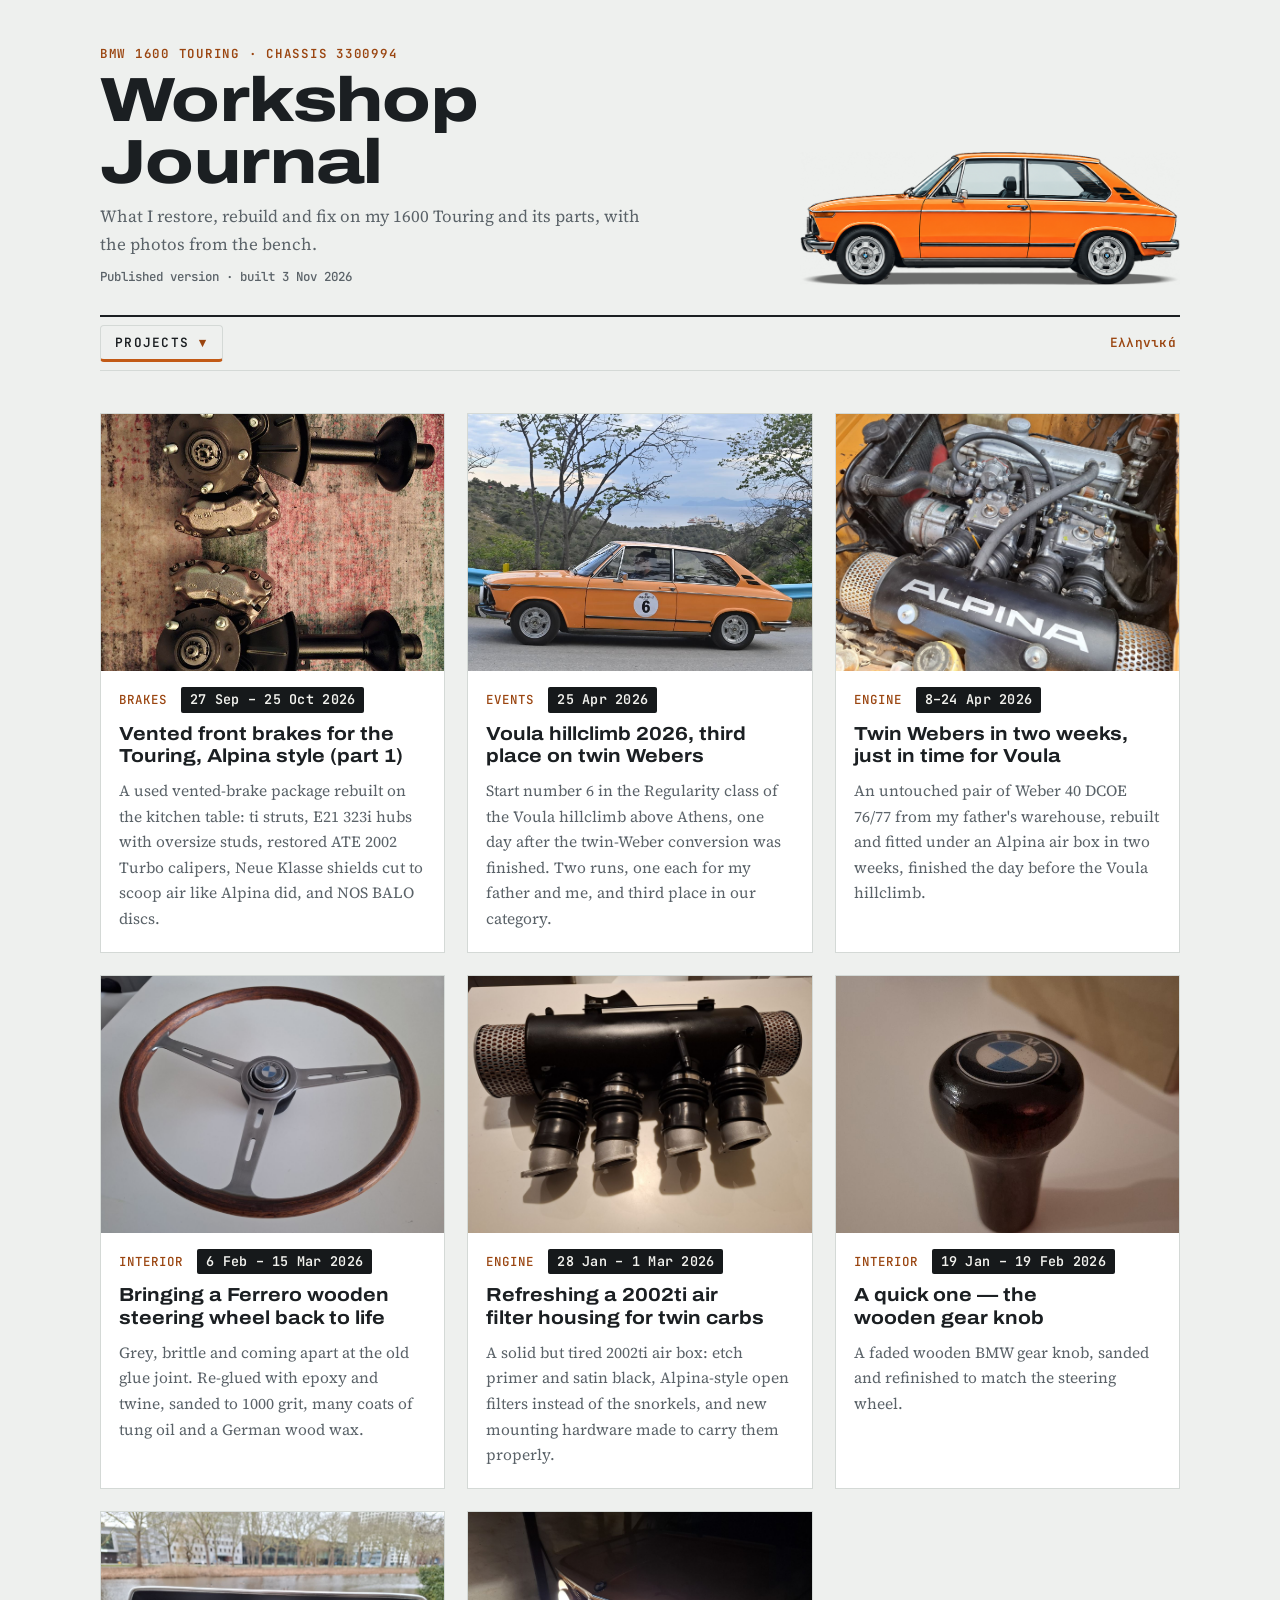
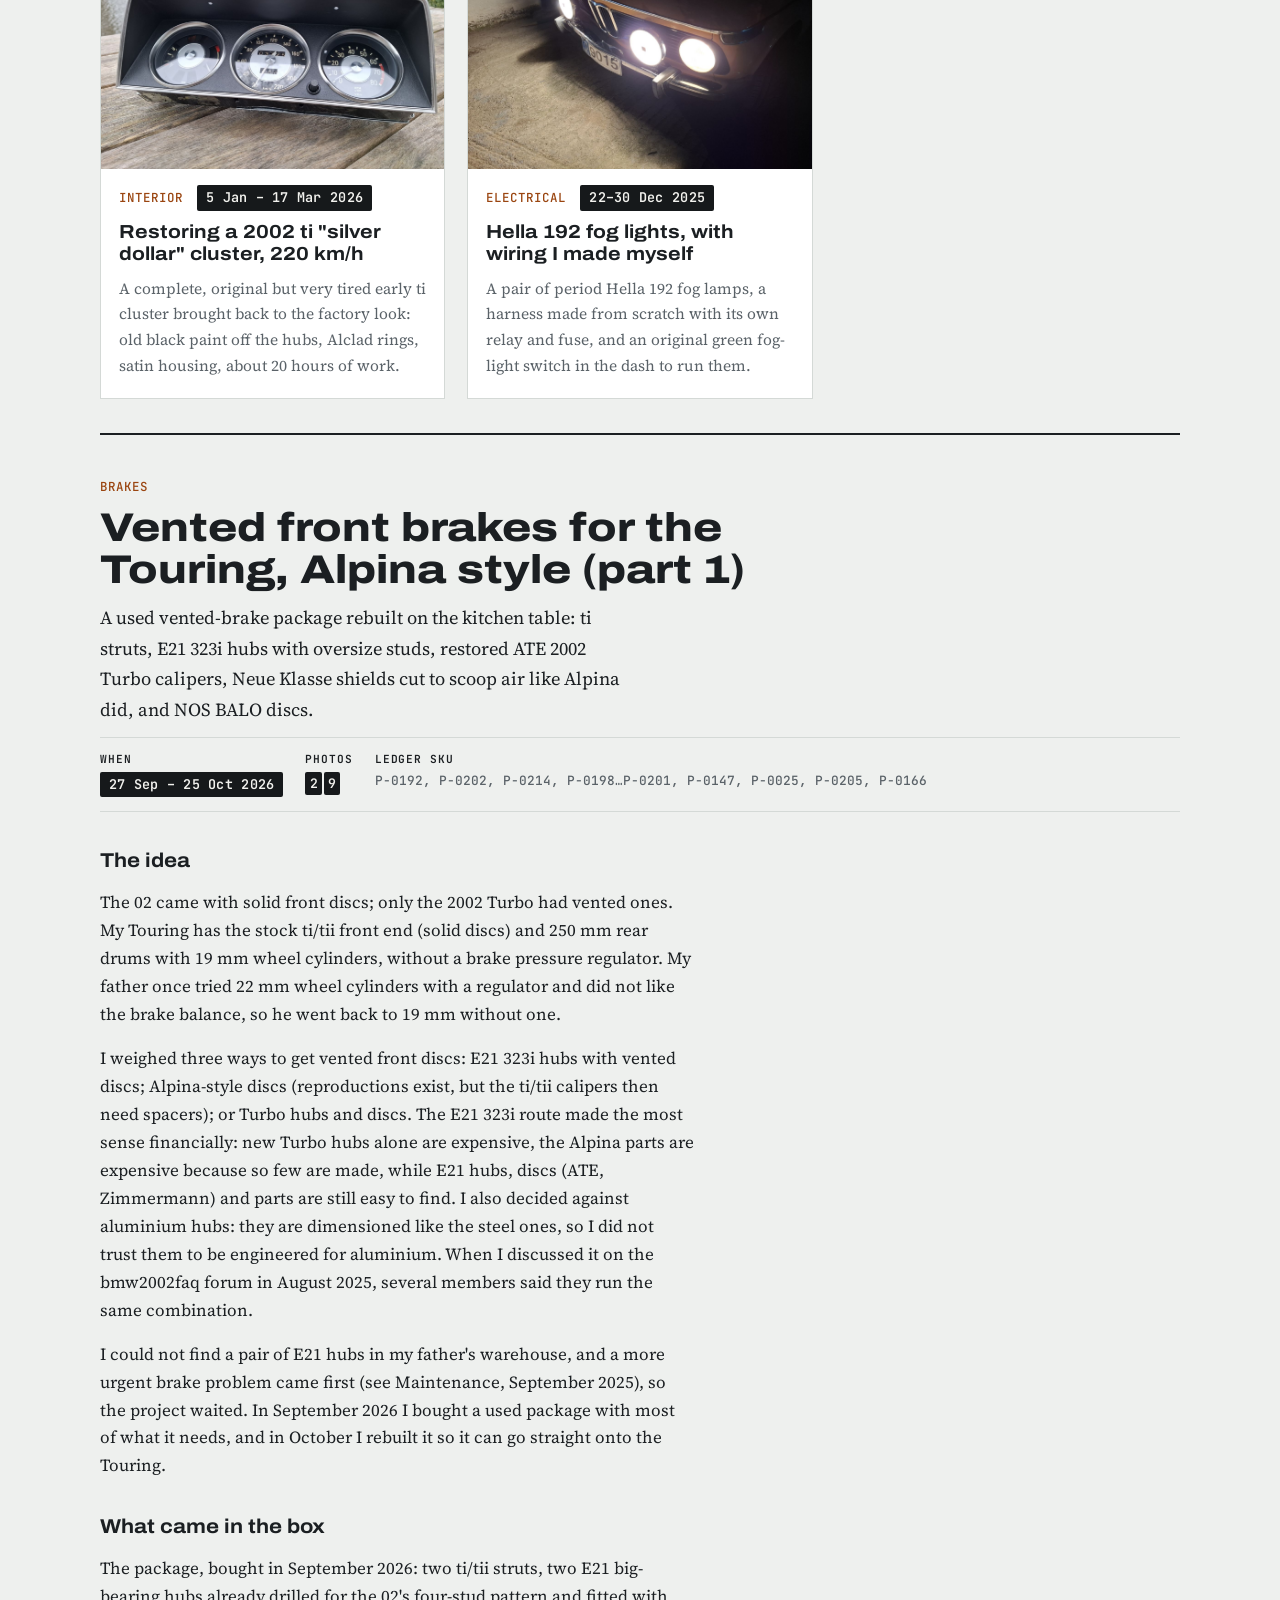
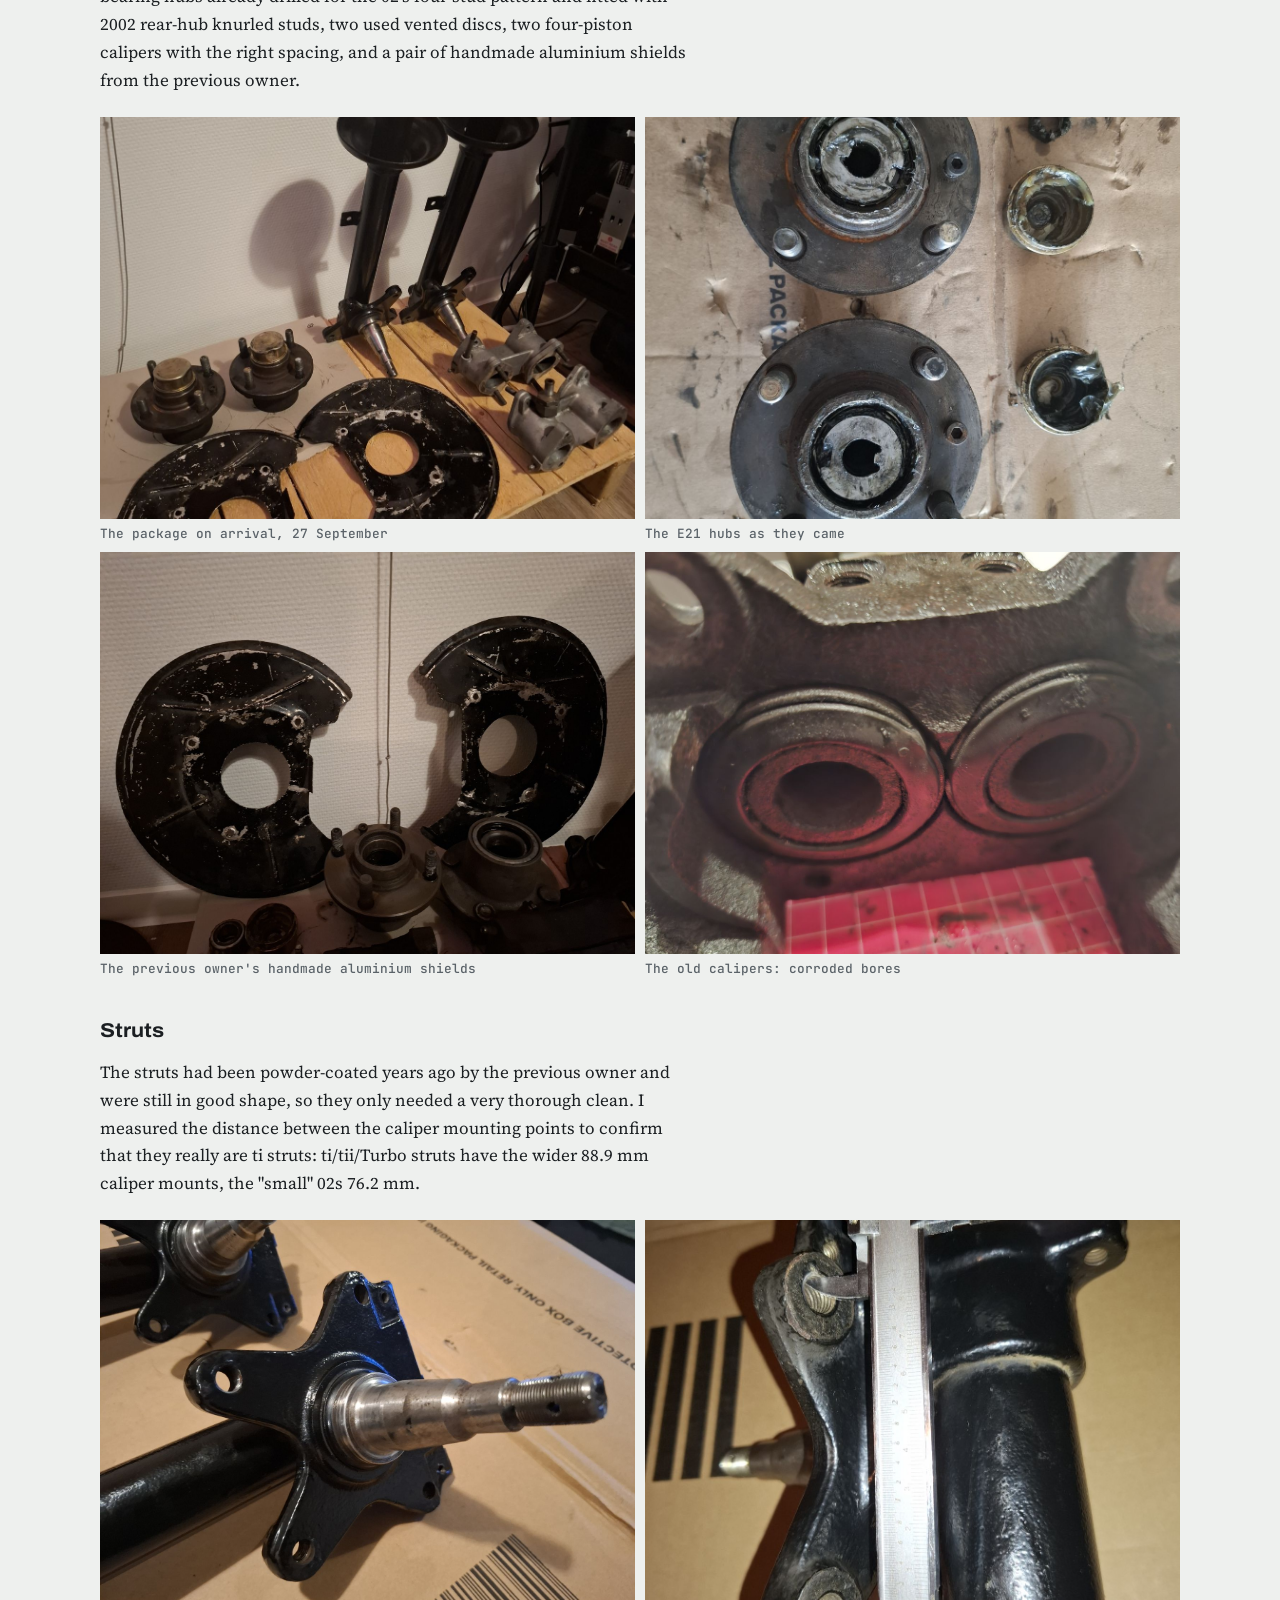
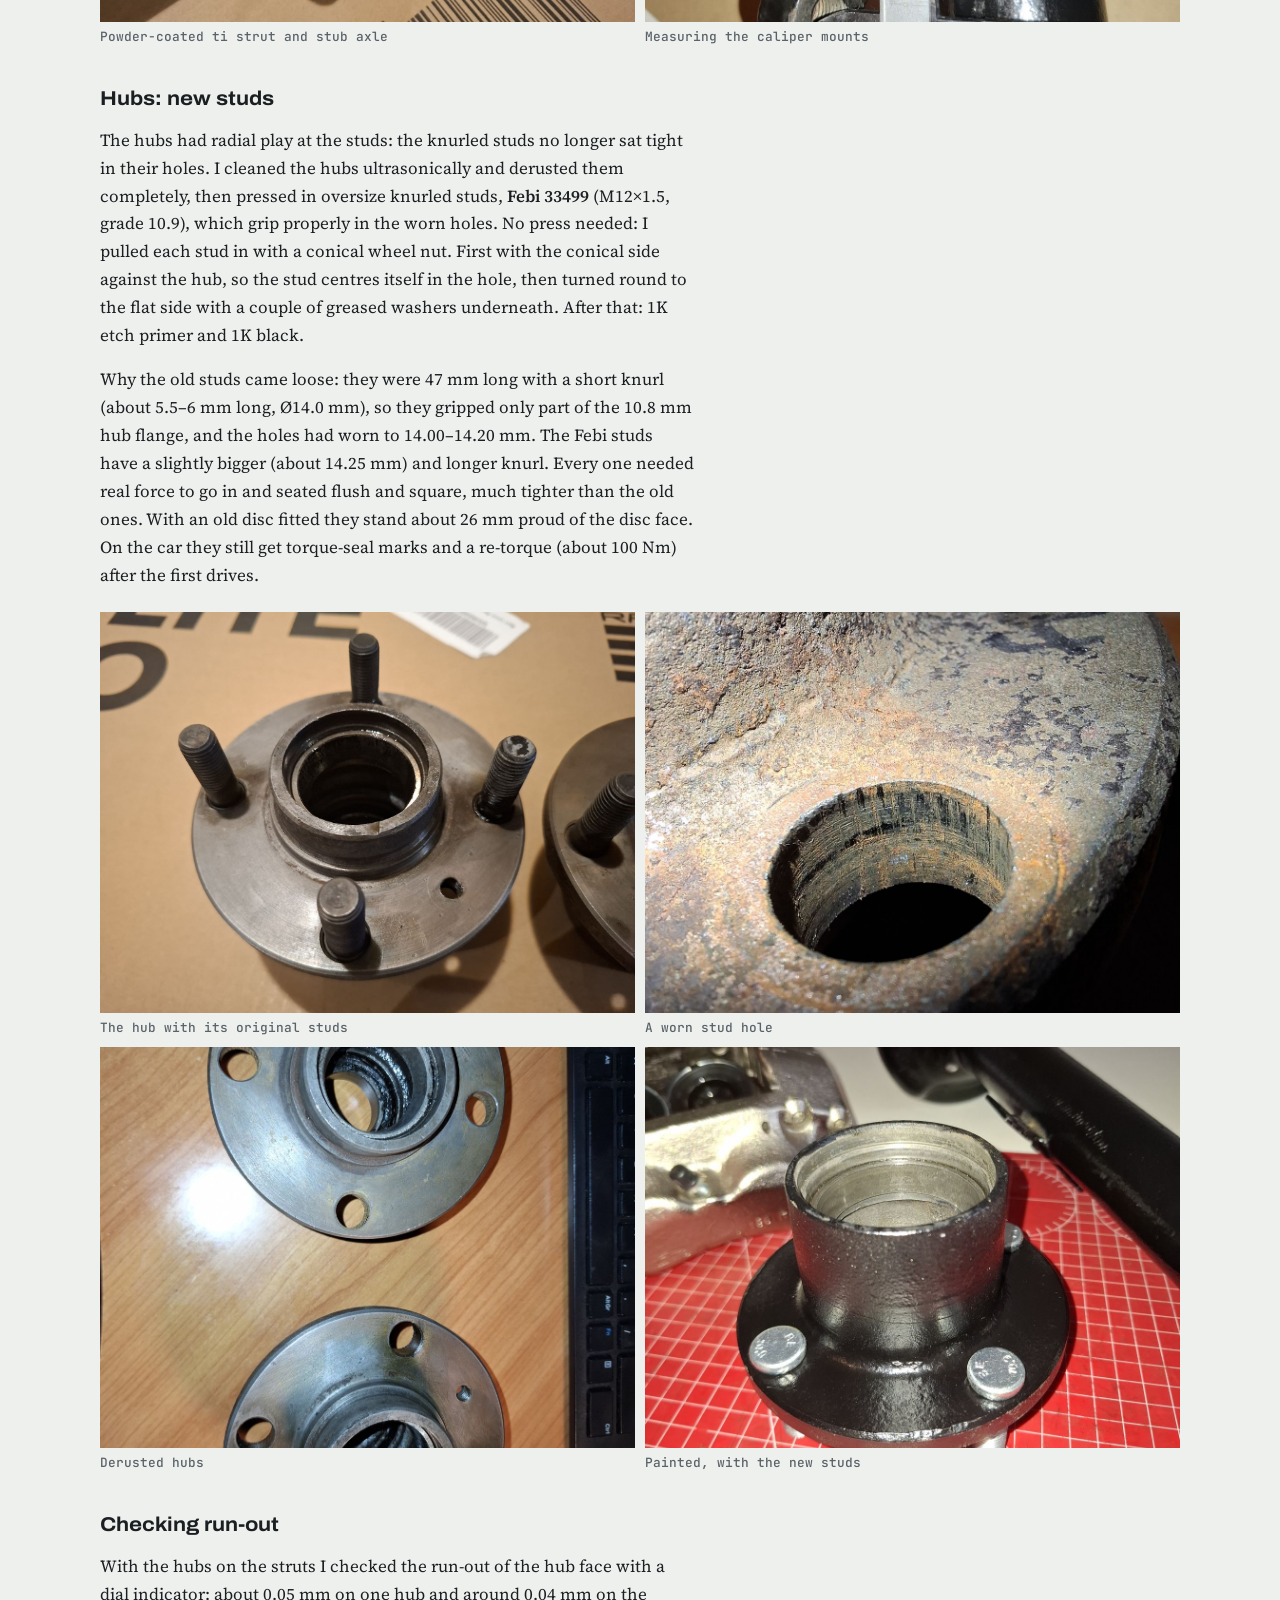
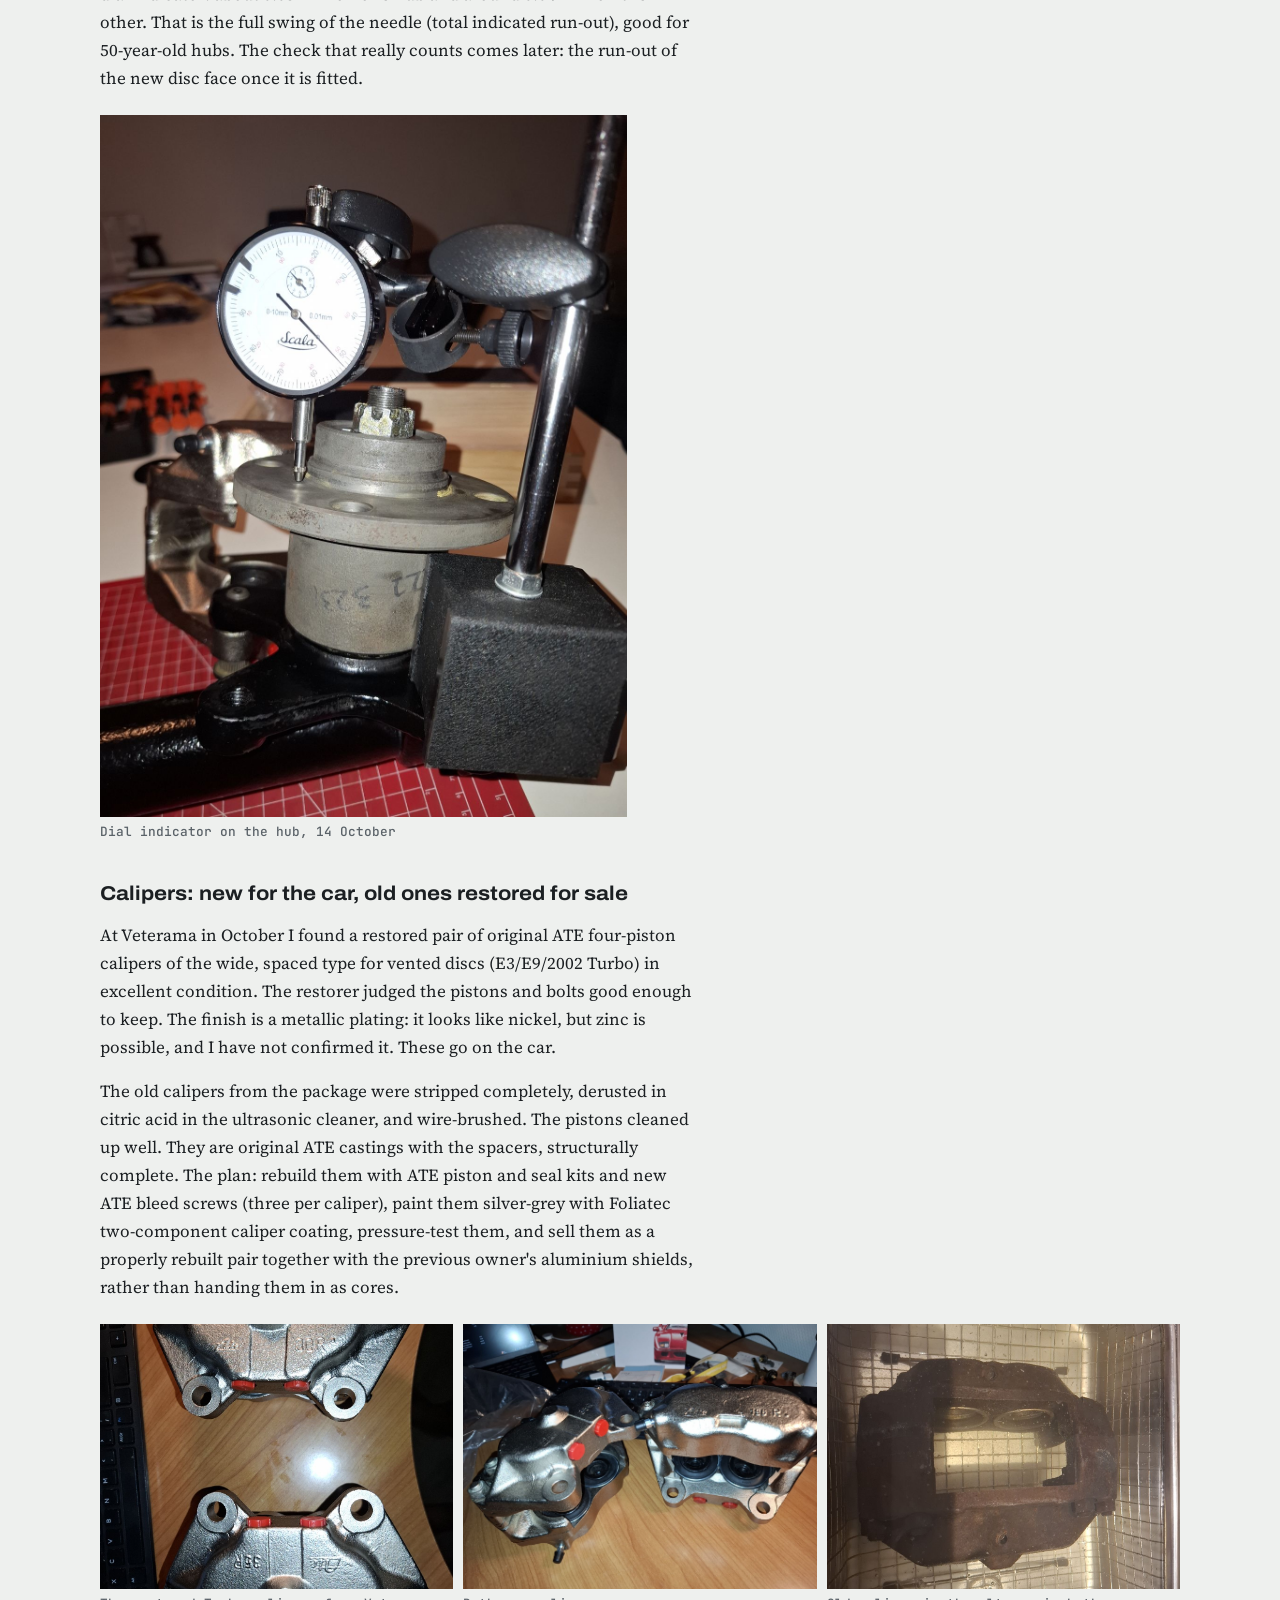
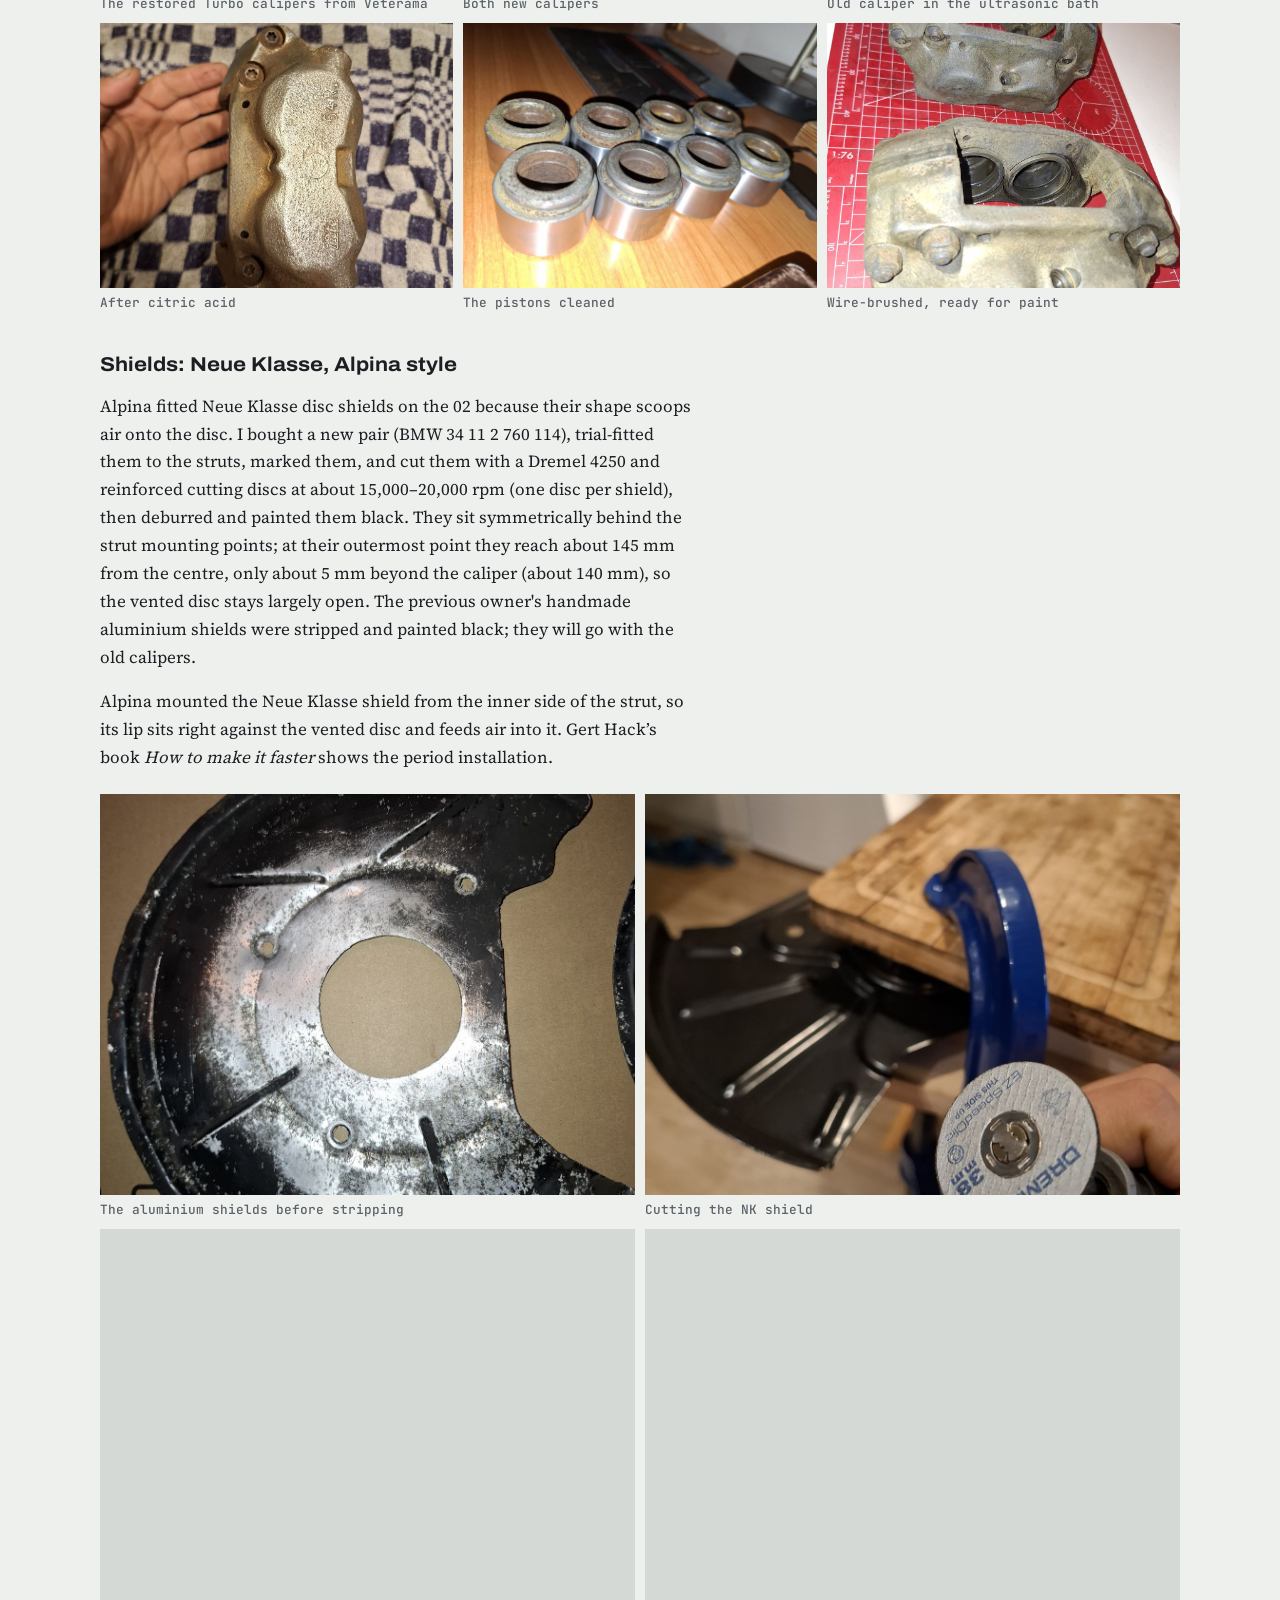
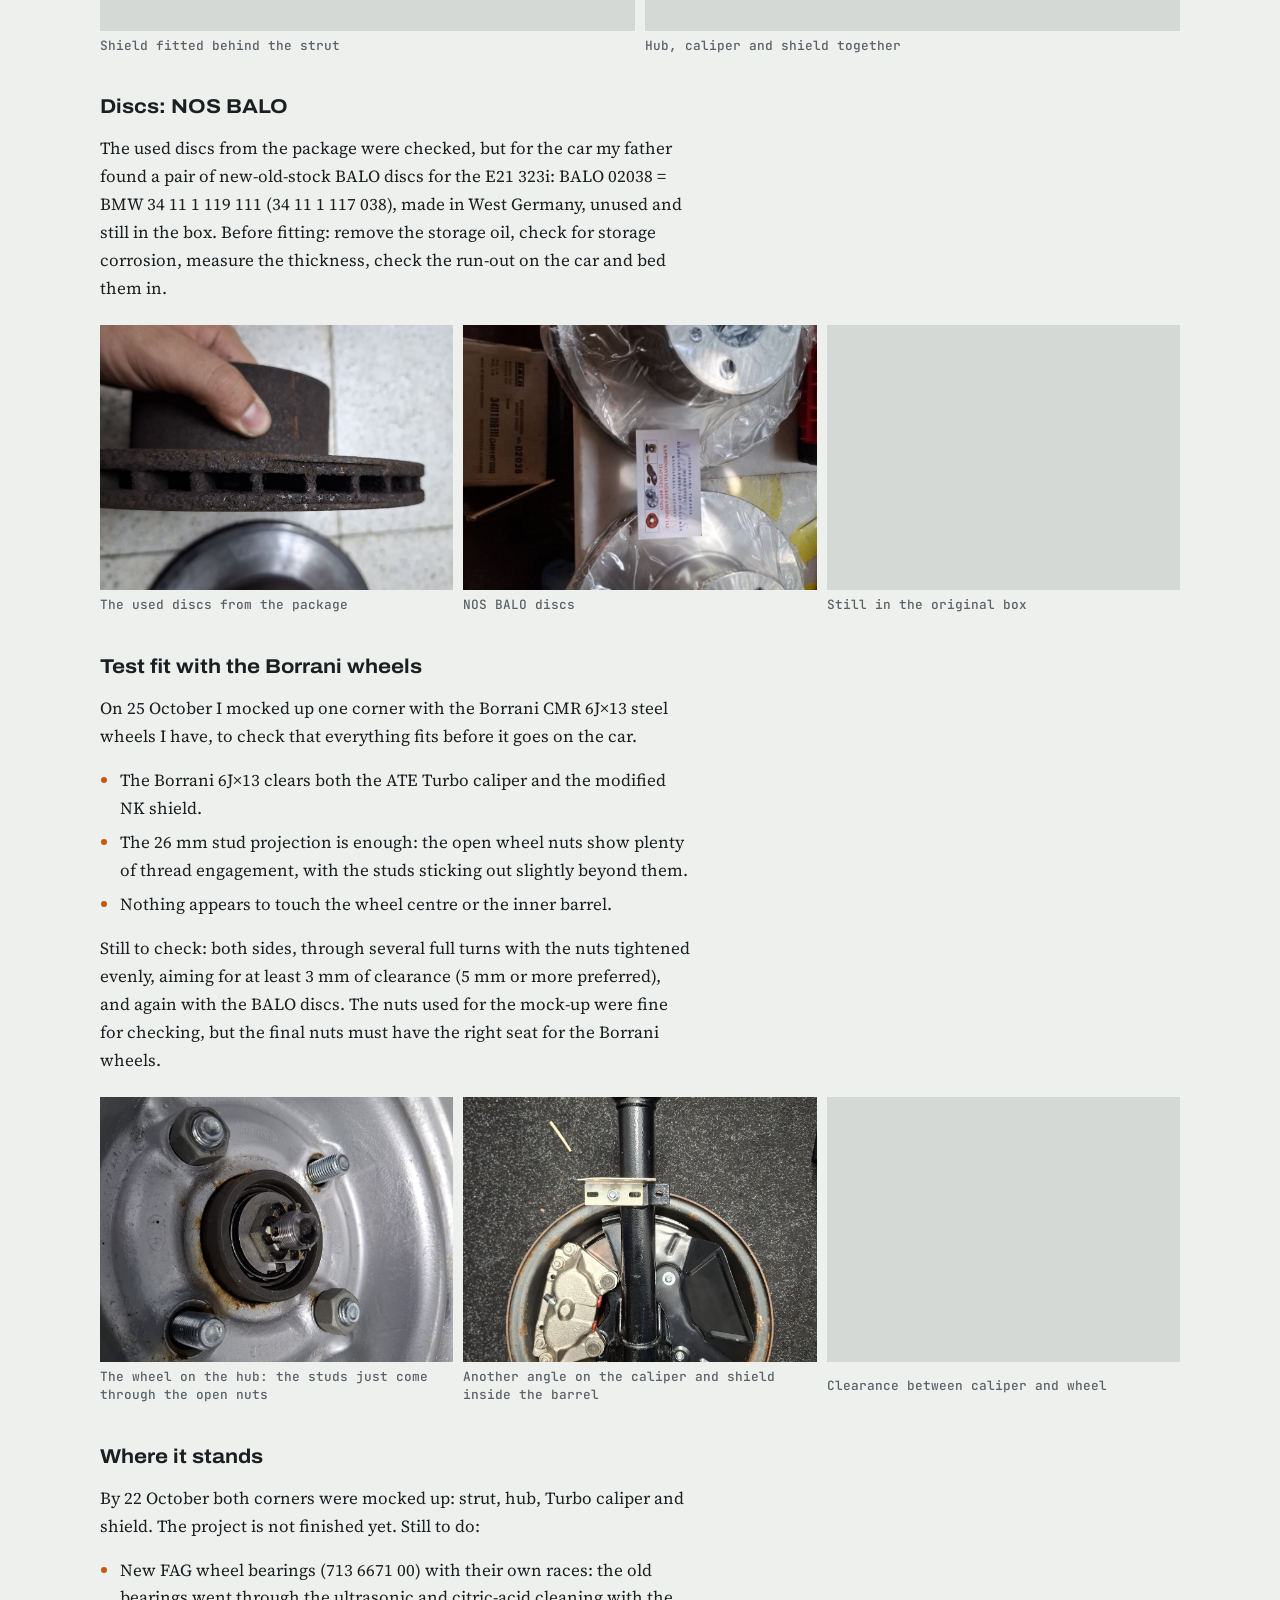
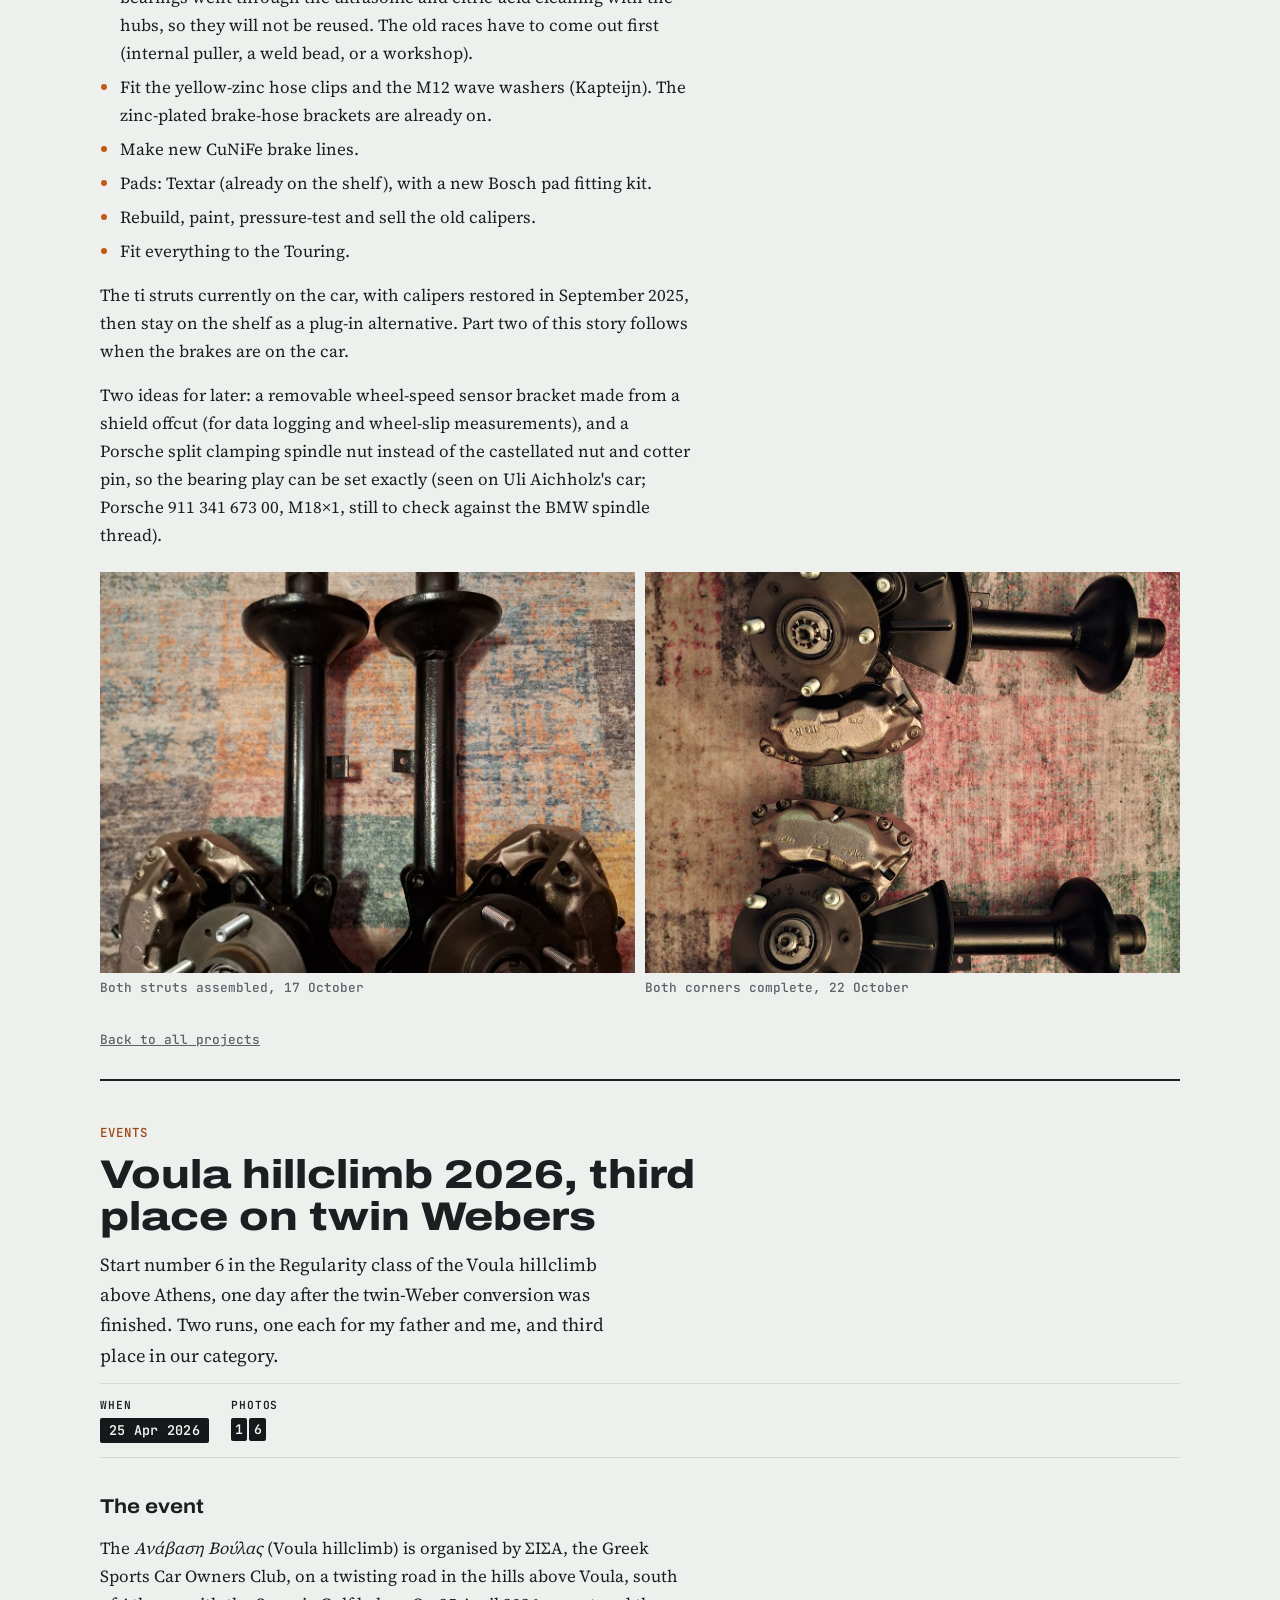
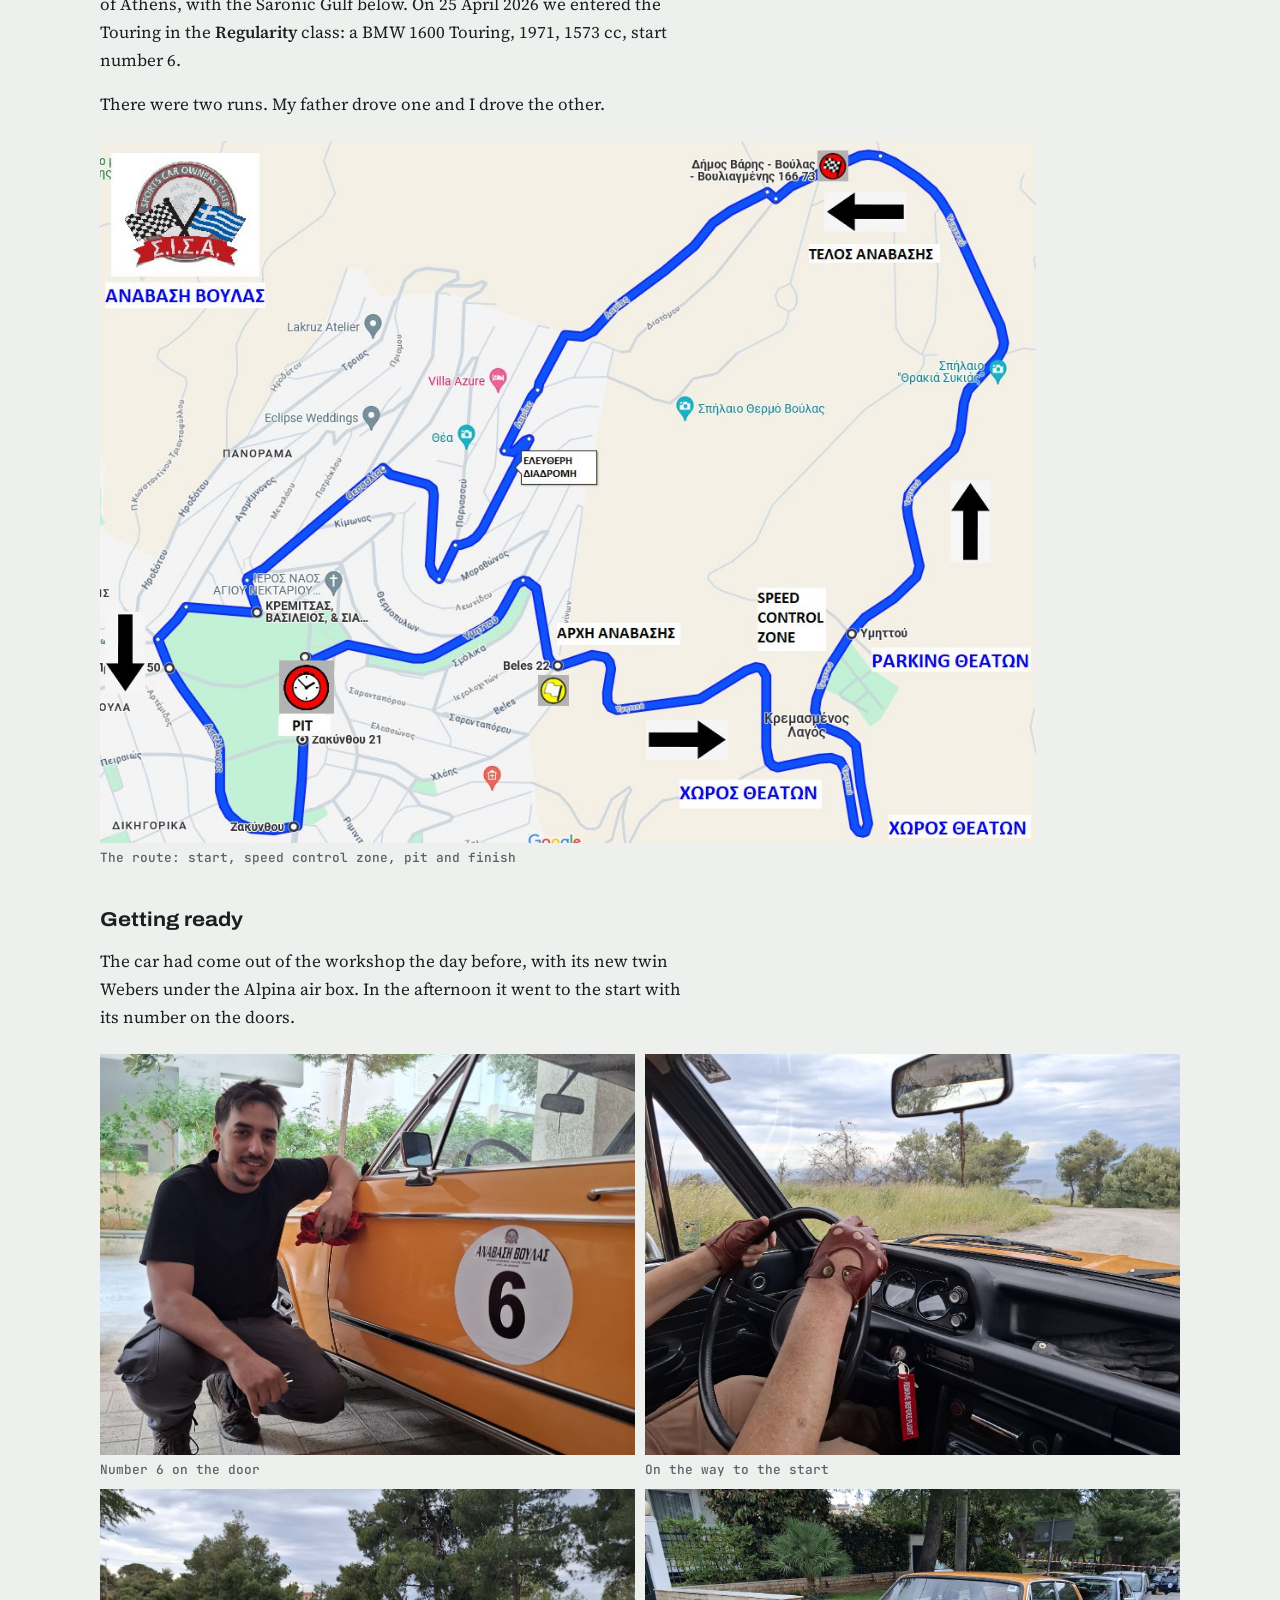
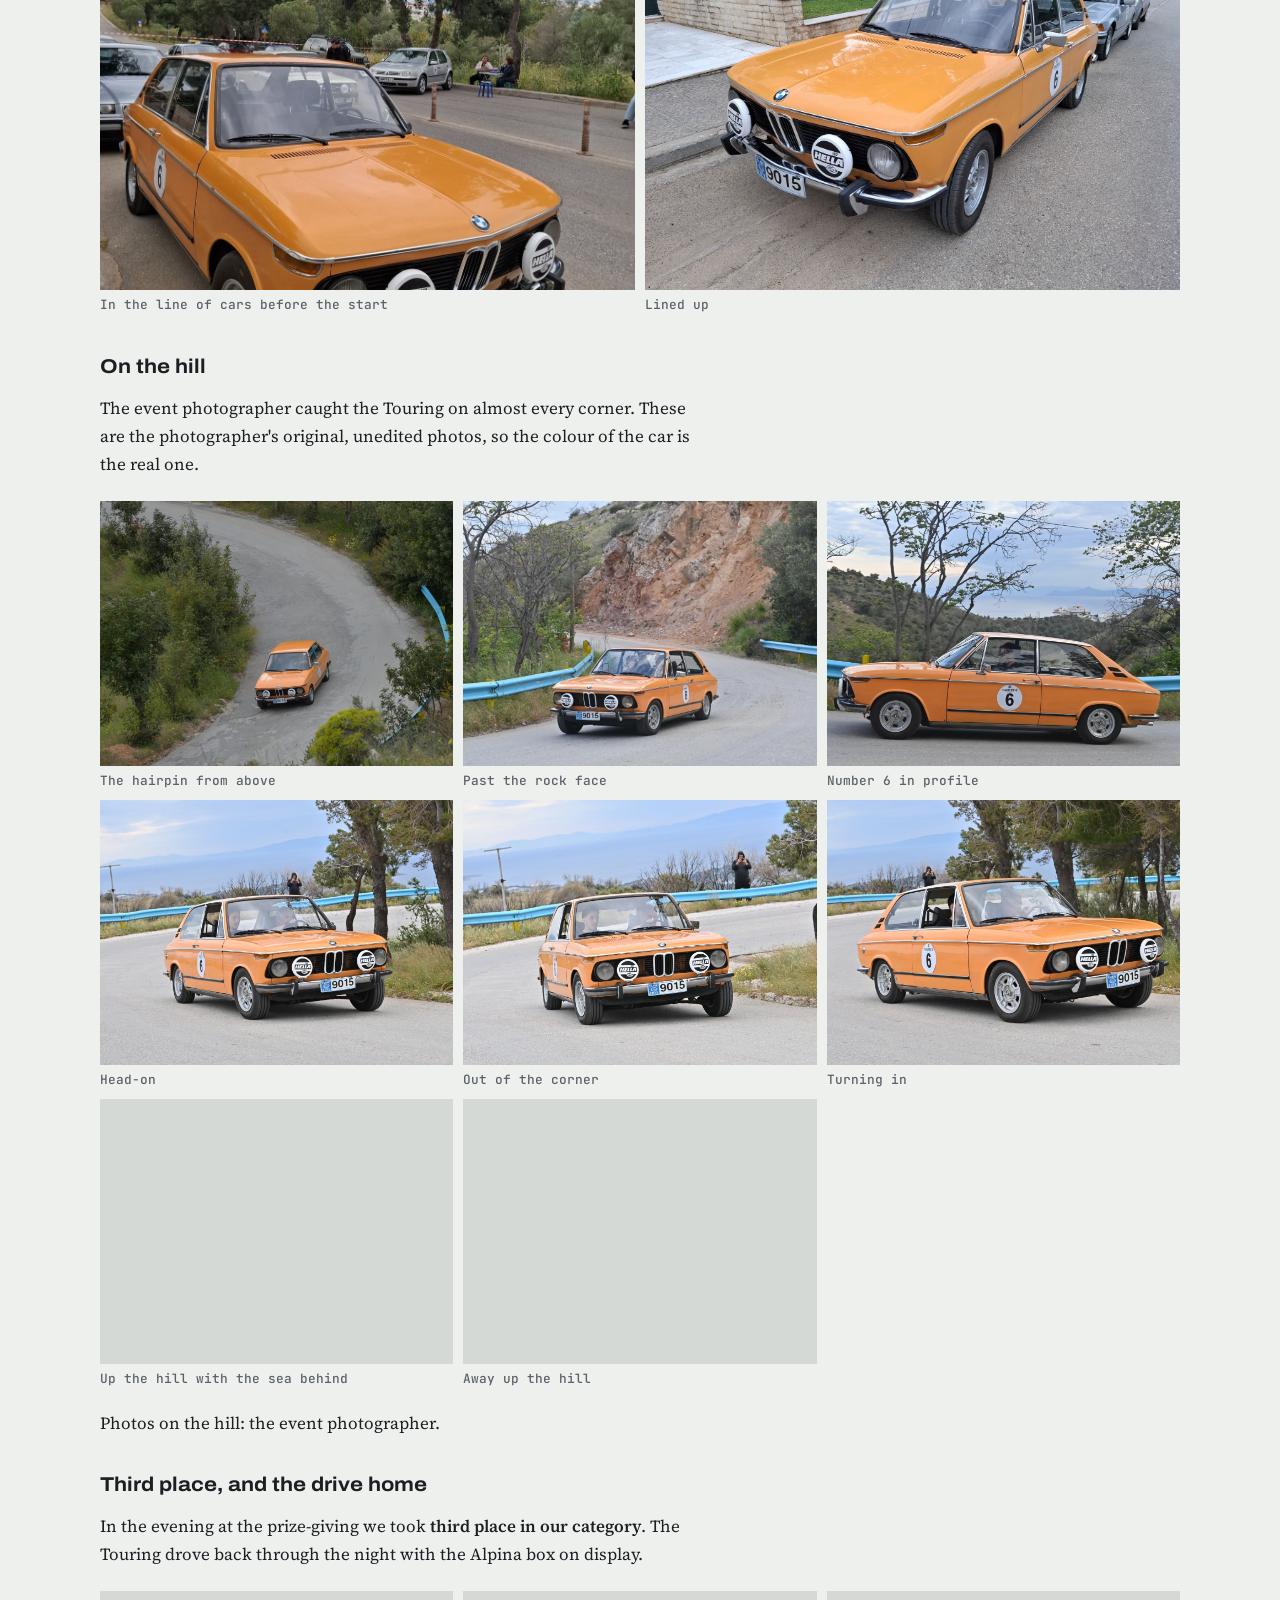
==== index.html @ a3199054 "Lab: app layout like the desktop workbench, self-hosted fonts, driving-line panel, Megara circuit" ====
<!doctype html><html lang="en"><head><meta charset="utf-8"><meta name="viewport" content="width=device-width,initial-scale=1,viewport-fit=cover"><meta name="robots" content="noindex,nofollow"><link rel="icon" type="image/png" href="logo.png"></head><body><title>Touring Workshop Journal</title>
<meta name="claude:viewport-fit-sides" content="cover">
<link rel="stylesheet" href="fonts/fonts.css">
<style>
/* Layout: a single-column workshop journal; overview cards, then each project as a long-form story with photo galleries. */
:root{
  --bg:#eef0ee; --surface:#ffffff; --fg:#1b1f22; --muted:#5a6268; --line:#d4d9d6;
  --accent:#c25a16; --accent-ink:#9a4510; --drum-bg:#16191b; --drum-fg:#f2f2ee; --note:#fff1d6; --note-line:#e3b45f;
  --logo-ink:#17191b; --logo-shade:#4a4f54; --logo-chrome:#aeb4b8;
  --display:"Archivo",system-ui,sans-serif; --body:"Source Serif 4",Georgia,serif; --mono:"JetBrains Mono",ui-monospace,monospace;
}
@media (prefers-color-scheme: dark){:root:not([data-theme="light"]){
  --bg:#121517; --surface:#1a1e21; --fg:#e7e9e5; --muted:#a2aaaf; --line:#2c3236;
  --accent:#ec8a43; --accent-ink:#f2a46b; --drum-bg:#050607; --drum-fg:#eceae2; --note:#3a2c16; --note-line:#a8792f; --logo-ink:#000000; --logo-shade:#5b6166; --logo-chrome:#c3c8cb; color-scheme:dark}}
:root[data-theme="dark"]{
  --bg:#121517; --surface:#1a1e21; --fg:#e7e9e5; --muted:#a2aaaf; --line:#2c3236;
  --accent:#ec8a43; --accent-ink:#f2a46b; --drum-bg:#050607; --drum-fg:#eceae2; --note:#3a2c16; --note-line:#a8792f; --logo-ink:#000000; --logo-shade:#5b6166; --logo-chrome:#c3c8cb; color-scheme:dark}
*{box-sizing:border-box}
body{background:var(--bg);color:var(--fg);font:400 1.06rem/1.65 var(--body);margin:0;
  padding-left:max(16px,env(safe-area-inset-left,0px));padding-right:max(16px,env(safe-area-inset-right,0px))}
.wrap{max-width:1080px;margin:0 auto;padding-block:40px 80px}
header.mast{display:flex;flex-wrap:wrap;align-items:flex-end;justify-content:space-between;gap:18px 32px;padding-block:8px 30px;border-bottom:2px solid var(--fg)}
.mast-text{display:grid;gap:10px;min-width:0;flex:1 1 380px}
.logo{flex:0 1 380px;min-width:0;max-width:100%;display:block;line-height:0}
.logo img{width:100%;height:auto;display:block}
@media (prefers-reduced-motion:no-preference){.logo img{transition:transform .3s ease}.logo:hover img{transform:translateX(6px)}}
.kicker{font:600 .78rem/1 var(--mono);letter-spacing:.14em;text-transform:uppercase;color:var(--accent-ink)}
h1{font-family:var(--display);font-stretch:125%;font-weight:800;font-size:clamp(2.1rem,6vw,3.9rem);line-height:.98;margin:0;text-wrap:balance;letter-spacing:-.01em}
.lede{max-width:62ch;color:var(--muted);margin:0}
.drums{display:inline-flex;gap:2px;align-items:center;font:600 .82rem/1 var(--mono);font-variant-numeric:tabular-nums}
.drums .d{background:var(--drum-bg);color:var(--drum-fg);padding:5px 4px;border-radius:2px;min-width:1.25em;text-align:center}
.drums .sep{color:var(--muted);padding:0 2px}
.date{display:inline-block;background:var(--drum-bg);color:var(--drum-fg);font:600 .84rem/1 var(--mono);letter-spacing:.02em;padding:6px 9px;border-radius:2px;white-space:nowrap}
.entry .when .date{font-size:.92rem;padding:7px 10px;justify-self:start}
.overview{display:grid;grid-template-columns:repeat(auto-fill,minmax(min(100%,320px),1fr));gap:22px;padding-block:34px}
.card{display:grid;grid-template-rows:auto 1fr;background:var(--surface);border:1px solid var(--line);text-decoration:none;color:inherit;min-width:0}
.card:hover .card-title,.card:focus-visible .card-title{color:var(--accent-ink)}
.card:focus-visible{outline:2px solid var(--accent);outline-offset:2px}
.card img{width:100%;aspect-ratio:4/3;object-fit:cover;display:block}
.card-body{display:grid;gap:10px;align-content:start;padding:16px 18px 20px}
.card-title{font:700 1.18rem/1.2 var(--display);font-stretch:112%;margin:0;text-wrap:balance}
.card p{margin:0;font-size:.97rem;color:var(--muted)}
.meta{display:flex;flex-wrap:wrap;gap:8px 14px;align-items:center;font:500 .78rem/1.3 var(--mono);color:var(--muted)}
.tag{letter-spacing:.08em;text-transform:uppercase;color:var(--accent-ink)}
.draft{border:1px solid var(--note-line);background:var(--note);color:var(--fg);padding:2px 6px;letter-spacing:.06em;text-transform:uppercase}
article{border-top:2px solid var(--fg);padding-block:44px 20px;display:grid;gap:18px}
article header{display:grid;gap:12px}
h2{font-family:var(--display);font-stretch:118%;font-weight:800;font-size:clamp(1.6rem,4vw,2.5rem);line-height:1.05;margin:0;max-width:24ch;text-wrap:balance}
article .summary{font-size:1.15rem;max-width:60ch;margin:0}
.facts{display:flex;flex-wrap:wrap;gap:10px 22px;padding:14px 0;border-block:1px solid var(--line);font:500 .8rem/1.4 var(--mono);color:var(--muted)}
.facts b{display:block;font-weight:600;color:var(--fg);letter-spacing:.08em;text-transform:uppercase;font-size:.7rem;margin-bottom:4px}
.facts a{color:var(--accent-ink)}
.story{display:grid;gap:16px}
.story h3{font:700 1.25rem/1.25 var(--display);font-stretch:110%;margin:18px 0 0}
.story p{margin:0;max-width:66ch}
.story a{color:var(--accent-ink)}
.gallery{display:grid;gap:10px;margin-block:6px}
.gallery.pair{grid-template-columns:repeat(2,minmax(0,1fr))}
.gallery.trio{grid-template-columns:repeat(3,minmax(0,1fr))}
@media (max-width:640px){.gallery.pair,.gallery.trio{grid-template-columns:1fr}}
figure{margin:0;display:grid;gap:6px;min-width:0}
figure img{width:100%;height:auto;display:block;background:var(--line)}
.gallery.pair img,.gallery.trio img{aspect-ratio:4/3;object-fit:cover}
.gallery.single img{max-height:78vh;object-fit:contain;width:auto;max-width:100%;justify-self:start}
figcaption{font:500 .8rem/1.4 var(--mono);color:var(--muted)}
.question{border-left:4px solid var(--note-line);background:var(--note);padding:10px 14px;font-size:.98rem;max-width:66ch}
.question span{display:block;font:700 .7rem/1.4 var(--mono);letter-spacing:.12em;text-transform:uppercase;color:var(--accent-ink);margin-bottom:2px}
.top{font:500 .8rem/1 var(--mono);color:var(--muted)}
.top a{color:inherit}
footer{padding-block:30px;color:var(--muted);font:500 .8rem/1.5 var(--mono);border-top:1px solid var(--line)}
@media (prefers-reduced-motion:no-preference){.card{transition:transform .15s ease}.card:hover{transform:translateY(-2px)}}
[hidden]{display:none!important}
article,.notes,.entry{scroll-margin-top:calc(60px + env(safe-area-inset-top,0px))}
/* Menu: a sticky bar with one drop-down button; each entry is a section of the same page, switched by the URL #hash */
body::before{content:"";position:fixed;inset:0 0 auto;height:env(safe-area-inset-top,0px);background:var(--bg);z-index:10}
nav.tabs{position:sticky;top:env(safe-area-inset-top,0px);z-index:5;background:var(--bg);display:flex;align-items:center;gap:12px;
  border-bottom:1px solid var(--line);margin-bottom:8px;padding-block:8px}
nav.tabs .menu{position:relative}
nav.tabs .menu-btn{display:flex;align-items:center;gap:10px;font:600 .8rem/1 var(--mono);letter-spacing:.1em;text-transform:uppercase;
  color:var(--fg);background:var(--bg);border:1px solid var(--line);border-bottom:3px solid var(--accent);border-radius:4px;padding:11px 14px 9px;cursor:pointer}
nav.tabs .menu-btn:hover{border-color:var(--accent)}
nav.tabs .menu-btn .chev{color:var(--accent-ink);transition:transform .15s ease}
nav.tabs .menu-btn[aria-expanded="true"] .chev{transform:rotate(180deg)}
nav.tabs .menu-list{position:absolute;left:0;top:calc(100% + 6px);min-width:15rem;max-width:calc(100vw - 32px);display:grid;
  background:var(--bg);border:1px solid var(--line);border-radius:4px;box-shadow:0 10px 28px rgba(0,0,0,.18);padding:6px}
nav.tabs .menu-list a{display:flex;justify-content:space-between;gap:16px;font:600 .8rem/1 var(--mono);letter-spacing:.1em;
  text-transform:uppercase;color:var(--muted);text-decoration:none;padding:13px 12px;border-left:3px solid transparent;border-radius:2px}
nav.tabs .menu-list a:hover{color:var(--fg);background:color-mix(in srgb,var(--accent) 8%,transparent)}
nav.tabs .menu-list a[aria-current="page"]{color:var(--fg);border-left-color:var(--accent)}
nav.tabs .menu-list a.lab{color:var(--accent-ink);border-top:1px solid var(--line);margin-top:4px;padding-top:15px}
nav.tabs a:focus-visible,nav.tabs button:focus-visible{outline:2px solid var(--accent);outline-offset:2px}
nav.tabs .n{color:var(--accent-ink)}
nav.tabs a.lang{margin-left:auto;font:600 .8rem/1 var(--mono);color:var(--accent-ink);letter-spacing:.02em;text-decoration:none;padding:12px 4px}
.tab-intro{max-width:66ch;color:var(--muted);margin:26px 0 0}
.story ul,.notes ul,.entry ul{margin:0;padding-left:1.2em;display:grid;gap:6px;max-width:66ch}
.story li::marker,.notes li::marker,.entry li::marker{color:var(--accent)}
/* Maintenance: a logbook, dates on the left like an odometer drum */
.log{display:grid;padding-block:20px}
.entry{display:grid;grid-template-columns:minmax(0,9rem) minmax(0,1fr);gap:8px 26px;padding-block:24px;border-top:1px solid var(--line)}
.entry:first-child{border-top:2px solid var(--fg)}
.entry .when{display:grid;gap:10px;align-content:start}
.entry .what{display:grid;gap:12px;min-width:0}
.entry h3{font:700 1.2rem/1.25 var(--display);font-stretch:110%;margin:0;text-wrap:balance}
.entry p{margin:0;max-width:66ch}
.entry .gallery{grid-template-columns:repeat(auto-fill,minmax(min(100%,180px),1fr))}
.entry .gallery img{aspect-ratio:4/3;object-fit:cover}
.entry .gallery.single img{max-height:none;width:100%}
@media (max-width:640px){.entry{grid-template-columns:1fr}}
.entry.project .what{border-left:3px solid var(--accent);padding-left:16px}
/* Timeline strip: year axis + one dot per maintenance entry; stacked lanes where dates are close */
.km-est{font:500 .8rem/1.3 var(--mono);color:var(--muted);display:grid;gap:2px}
/* Usage plot: one series (odometer), thin line, filled reading dots, open job dots */
.usage{margin:26px 0 6px;display:grid;gap:8px}
.u-head{display:flex;flex-wrap:wrap;gap:6px 14px;align-items:baseline;font:500 .8rem/1.3 var(--mono);color:var(--muted)}
.u-head b{font:700 1rem/1.2 var(--display);color:var(--fg)}
.u-scroll{overflow-x:auto}
.usage svg{display:block;width:100%;min-width:560px;height:auto}
.u-grid{stroke:var(--line);stroke-width:1}
.u-tick{stroke:var(--muted);stroke-width:1}
.u-ax{font:500 12px var(--mono);fill:var(--muted)}
.u-line{fill:none;stroke:var(--accent);stroke-width:2;stroke-linejoin:round;stroke-linecap:round}
.u-pt{fill:var(--accent);stroke:var(--bg);stroke-width:2}
.u-job{fill:var(--bg);stroke:var(--fg);stroke-width:1.6;transition:r .12s ease}
.u-hit{fill:transparent}
.usage a:hover .u-job,.usage a:focus-visible .u-job{r:7;stroke:var(--accent)}
.u-end{font:600 12px var(--mono);fill:var(--fg)}
.u-note{margin:0;font:500 .75rem/1.4 var(--mono);color:var(--muted);max-width:80ch}
.km-est span{font-size:.68rem;letter-spacing:.08em;text-transform:uppercase}
.tl{margin:22px 0 4px;display:grid;gap:10px}
.tl-scroll{overflow-x:auto;padding-top:40px}
.tl-inner{position:relative;min-width:640px;height:calc(var(--lanes) * 16px + 34px);margin:0 12px}
.tl-line{position:absolute;left:0;right:0;bottom:24px;height:2px;background:var(--line)}
.tl-year{position:absolute;bottom:0;transform:translateX(-1px);font:600 .74rem/1 var(--mono);color:var(--muted);
  padding-left:6px;border-left:1px solid var(--line);height:30px;display:flex;align-items:flex-end}
.tl-dot{position:absolute;width:12px;height:12px;margin:0 0 30px -6px;border-radius:50%;background:var(--fg);
  box-shadow:0 0 0 2px var(--bg);transition:transform .12s ease}
.tl-dot::before{content:"";position:absolute;inset:-6px}
.tl-dot.proj{background:var(--accent)}
.tl-dot:hover,.tl-dot:focus-visible{transform:scale(1.35);outline:none;z-index:2}
.tl-dot:hover::after,.tl-dot:focus-visible::after{content:attr(data-tip);position:absolute;bottom:calc(100% + 8px);left:50%;
  transform:translateX(-50%);white-space:nowrap;background:var(--surface);color:var(--fg);border:1px solid var(--line);
  font:500 .72rem/1.3 var(--mono);padding:5px 8px;pointer-events:none}
.tl-dot.tip-l:hover::after,.tl-dot.tip-l:focus-visible::after{left:0;transform:none}
.tl-dot.tip-r:hover::after,.tl-dot.tip-r:focus-visible::after{left:auto;right:0;transform:none}
.tl-legend{display:flex;flex-wrap:wrap;gap:6px 18px;font:500 .75rem/1.2 var(--mono);color:var(--muted)}
.tl-legend span{display:inline-flex;align-items:center;gap:6px}
.tl-key{display:inline-block;width:10px;height:10px;border-radius:50%;background:var(--fg)}
.tl-key.proj{background:var(--accent)}
.tag.proj{background:var(--accent);color:var(--bg);padding:2px 6px}
.projentry{display:grid;grid-template-columns:minmax(0,200px) minmax(0,1fr);gap:16px;align-items:start}
.projentry img{width:100%;aspect-ratio:4/3;object-fit:cover;display:block}
.projentry p{margin:0 0 8px}
.projlink a{font:600 .85rem/1.3 var(--mono);color:var(--accent-ink)}
@media (max-width:520px){.projentry{grid-template-columns:1fr}}
/* Tech notes */
.notes-index{display:flex;flex-wrap:wrap;gap:8px;padding-block:22px 6px}
.notes-index a{font:500 .8rem/1 var(--mono);color:var(--fg);text-decoration:none;border:1px solid var(--line);background:var(--surface);padding:8px 10px}
.notes-index a:hover{border-color:var(--accent)}
.notes{border-top:2px solid var(--fg);padding-block:32px 12px;display:grid;gap:14px}
.notes h3{font:700 1.1rem/1.3 var(--display);margin:12px 0 0}
.notes h4{font:700 .95rem/1.3 var(--display);margin:8px 0 0}
.notes p{margin:0;max-width:66ch}
.notes a,.entry a{color:var(--accent-ink);overflow-wrap:anywhere}
.tablewrap{overflow-x:auto;max-width:100%}
table{border-collapse:collapse;font:500 .82rem/1.4 var(--mono)}
th,td{border:1px solid var(--line);padding:6px 9px;text-align:left;vertical-align:top}
th{background:var(--surface);font-weight:700}
.car{display:grid;gap:18px;padding-block:28px}
.car .cover{width:100%;max-height:60vh;object-fit:cover;display:block}
</style>
<div class="wrap" id="top">
<header class="mast"><div class="mast-text"><span class="kicker">BMW 1600 Touring · chassis 3300994</span><h1>Workshop Journal</h1>
<p class="lede">What I restore, rebuild and fix on my 1600 Touring and its parts, with the photos from the bench.</p>
<div class="meta">Published version · built 3 Nov 2026</div></div><a class="logo" href="#car" aria-label="The car"><img src="logo.png" alt="BMW 1600 Touring, side view" width="900" height="315"></a></header>
<nav class="tabs" aria-label="Sections"><div class="menu"><button type="button" class="menu-btn" aria-expanded="false" aria-controls="menu-list"><span class="cur">Projects</span><span class="chev" aria-hidden="true">▾</span></button><div class="menu-list" id="menu-list" hidden><a href="#projects">Projects<span class="n">8</span></a><a href="#maintenance">Maintenance<span class="n">25</span></a><a href="#notes">Tech notes<span class="n">19</span></a><a href="#car">The car</a><a class="lab" href="lab/index.html">Suspension lab</a></div></div><a class="lang" href="el.html" hreflang="el" lang="el">Ελληνικά</a></nav>
<section class="tab" id="tab-projects" aria-label="Projects"><section class="overview" aria-label="Projects"><a class="card" href="#2026-10-vented-brake-upgrade"><img src="img/2026-10-vented-brake-upgrade/20261022_232558.jpg" alt="" loading="lazy"><div class="card-body"><div class="meta"><span class="tag">Brakes</span><span class="date">27 Sep – 25 Oct 2026</span></div><h3 class="card-title">Vented front brakes for the Touring, Alpina style (part 1)</h3><p>A used vented-brake package rebuilt on the kitchen table: ti struts, E21 323i hubs with oversize studs, restored ATE 2002 Turbo calipers, Neue Klasse shields cut to scoop air like Alpina did, and NOS BALO discs.</p></div></a><a class="card" href="#2026-04-25-voula-hillclimb"><img src="img/2026-04-25-voula-hillclimb/IMG-80cb3cb9e733a1cfafe95fe94d98b40c-V.jpg" alt="" loading="lazy"><div class="card-body"><div class="meta"><span class="tag">Events</span><span class="date">25 Apr 2026</span></div><h3 class="card-title">Voula hillclimb 2026, third place on twin Webers</h3><p>Start number 6 in the Regularity class of the Voula hillclimb above Athens, one day after the twin-Weber conversion was finished. Two runs, one each for my father and me, and third place in our category.</p></div></a><a class="card" href="#2026-04-twin-weber-conversion"><img src="img/2026-04-twin-weber-conversion/20260424_153910.jpg" alt="" loading="lazy"><div class="card-body"><div class="meta"><span class="tag">Engine</span><span class="date">8–24 Apr 2026</span></div><h3 class="card-title">Twin Webers in two weeks, just in time for Voula</h3><p>An untouched pair of Weber 40 DCOE 76/77 from my father's warehouse, rebuilt and fitted under an Alpina air box in two weeks, finished the day before the Voula hillclimb.</p></div></a><a class="card" href="#2026-02-ferrero-steering-wheel"><img src="img/2026-02-ferrero-steering-wheel/20260304_105737.jpg" alt="" loading="lazy"><div class="card-body"><div class="meta"><span class="tag">Interior</span><span class="date">6 Feb – 15 Mar 2026</span></div><h3 class="card-title">Bringing a Ferrero wooden steering wheel back to life</h3><p>Grey, brittle and coming apart at the old glue joint. Re-glued with epoxy and twine, sanded to 1000 grit, many coats of tung oil and a German wood wax.</p></div></a><a class="card" href="#2026-02-ti-air-filter-housing"><img src="img/2026-02-ti-air-filter-housing/20260301_193711.jpg" alt="" loading="lazy"><div class="card-body"><div class="meta"><span class="tag">Engine</span><span class="date">28 Jan – 1 Mar 2026</span></div><h3 class="card-title">Refreshing a 2002ti air filter housing for twin carbs</h3><p>A solid but tired 2002ti air box: etch primer and satin black, Alpina-style open filters instead of the snorkels, and new mounting hardware made to carry them properly.</p></div></a><a class="card" href="#2026-02-wooden-gear-knob"><img src="img/2026-02-wooden-gear-knob/20260218_225022.jpg" alt="" loading="lazy"><div class="card-body"><div class="meta"><span class="tag">Interior</span><span class="date">19 Jan – 19 Feb 2026</span></div><h3 class="card-title">A quick one — the wooden gear knob</h3><p>A faded wooden BMW gear knob, sanded and refinished to match the steering wheel.</p></div></a><a class="card" href="#2026-02-silver-dollar-cluster"><img src="img/2026-02-silver-dollar-cluster/20260215_134944.jpg" alt="" loading="lazy"><div class="card-body"><div class="meta"><span class="tag">Interior</span><span class="date">5 Jan – 17 Mar 2026</span></div><h3 class="card-title">Restoring a 2002 ti "silver dollar" cluster, 220 km/h</h3><p>A complete, original but very tired early ti cluster brought back to the factory look: old black paint off the hubs, Alclad rings, satin housing, about 20 hours of work.</p></div></a><a class="card" href="#2025-12-hella-192-fog-lights"><img src="img/2025-12-hella-192-fog-lights/20251228_180946.jpg" alt="" loading="lazy"><div class="card-body"><div class="meta"><span class="tag">Electrical</span><span class="date">22–30 Dec 2025</span></div><h3 class="card-title">Hella 192 fog lights, with wiring I made myself</h3><p>A pair of period Hella 192 fog lamps, a harness made from scratch with its own relay and fuse, and an original green fog-light switch in the dash to run them.</p></div></a></section><article id="2026-10-vented-brake-upgrade"><header><div class="meta"><span class="tag">Brakes</span></div><h2>Vented front brakes for the Touring, Alpina style (part 1)</h2><p class="summary">A used vented-brake package rebuilt on the kitchen table: ti struts, E21 323i hubs with oversize studs, restored ATE 2002 Turbo calipers, Neue Klasse shields cut to scoop air like Alpina did, and NOS BALO discs.</p><div class="facts"><div><b>When</b><span class="date">27 Sep – 25 Oct 2026</span></div><div><b>Photos</b><span class="drums"><span class="d">2</span><span class="d">9</span></span></div><div><b>Ledger SKU</b>P-0192, P-0202, P-0214, P-0198…P-0201, P-0147, P-0025, P-0205, P-0166</div></div></header><div class="story"><h3>The idea</h3>
<p>The 02 came with solid front discs; only the 2002 Turbo had vented ones. My Touring has the stock ti/tii front end (solid discs) and 250 mm rear drums with 19 mm wheel cylinders, without a brake pressure regulator. My father once tried 22 mm wheel cylinders with a regulator and did not like the brake balance, so he went back to 19 mm without one.</p>
<p>I weighed three ways to get vented front discs: E21 323i hubs with vented discs; Alpina-style discs (reproductions exist, but the ti/tii calipers then need spacers); or Turbo hubs and discs. The E21 323i route made the most sense financially: new Turbo hubs alone are expensive, the Alpina parts are expensive because so few are made, while E21 hubs, discs (ATE, Zimmermann) and parts are still easy to find. I also decided against aluminium hubs: they are dimensioned like the steel ones, so I did not trust them to be engineered for aluminium. When I discussed it on the bmw2002faq forum in August 2025, several members said they run the same combination.</p>
<p>I could not find a pair of E21 hubs in my father's warehouse, and a more urgent brake problem came first (see Maintenance, September 2025), so the project waited. In September 2026 I bought a used package with most of what it needs, and in October I rebuilt it so it can go straight onto the Touring.</p>
<h3>What came in the box</h3>
<p>The package, bought in September 2026: two ti/tii struts, two E21 big-bearing hubs already drilled for the 02's four-stud pattern and fitted with 2002 rear-hub knurled studs, two used vented discs, two four-piston calipers with the right spacing, and a pair of handmade aluminium shields from the previous owner.</p>
<div class="gallery pair"><figure><img src="img/2026-10-vented-brake-upgrade/20260927_221909.jpg" alt="The package on arrival, 27 September" loading="lazy" decoding="async"><figcaption>The package on arrival, 27 September</figcaption></figure><figure><img src="img/2026-10-vented-brake-upgrade/20260927_134450.jpg" alt="The E21 hubs as they came" loading="lazy" decoding="async"><figcaption>The E21 hubs as they came</figcaption></figure><figure><img src="img/2026-10-vented-brake-upgrade/20260929_210236.jpg" alt="The previous owner&#x27;s handmade aluminium shields" loading="lazy" decoding="async"><figcaption>The previous owner's handmade aluminium shields</figcaption></figure><figure><img src="img/2026-10-vented-brake-upgrade/20260929_212935.jpg" alt="The old calipers: corroded bores" loading="lazy" decoding="async"><figcaption>The old calipers: corroded bores</figcaption></figure></div>
<h3>Struts</h3>
<p>The struts had been powder-coated years ago by the previous owner and were still in good shape, so they only needed a very thorough clean. I measured the distance between the caliper mounting points to confirm that they really are ti struts: ti/tii/Turbo struts have the wider 88.9 mm caliper mounts, the "small" 02s 76.2 mm.</p>
<div class="gallery pair"><figure><img src="img/2026-10-vented-brake-upgrade/20261001_192719.jpg" alt="Powder-coated ti strut and stub axle" loading="lazy" decoding="async"><figcaption>Powder-coated ti strut and stub axle</figcaption></figure><figure><img src="img/2026-10-vented-brake-upgrade/20261001_192831.jpg" alt="Measuring the caliper mounts" loading="lazy" decoding="async"><figcaption>Measuring the caliper mounts</figcaption></figure></div>
<h3>Hubs: new studs</h3>
<p>The hubs had radial play at the studs: the knurled studs no longer sat tight in their holes. I cleaned the hubs ultrasonically and derusted them completely, then pressed in oversize knurled studs, <strong>Febi 33499</strong> (M12×1.5, grade 10.9), which grip properly in the worn holes. No press needed: I pulled each stud in with a conical wheel nut. First with the conical side against the hub, so the stud centres itself in the hole, then turned round to the flat side with a couple of greased washers underneath. After that: 1K etch primer and 1K black.</p>
<p>Why the old studs came loose: they were 47 mm long with a short knurl (about 5.5–6 mm long, Ø14.0 mm), so they gripped only part of the 10.8 mm hub flange, and the holes had worn to 14.00–14.20 mm. The Febi studs have a slightly bigger (about 14.25 mm) and longer knurl. Every one needed real force to go in and seated flush and square, much tighter than the old ones. With an old disc fitted they stand about 26 mm proud of the disc face. On the car they still get torque-seal marks and a re-torque (about 100 Nm) after the first drives.</p>
<div class="gallery pair"><figure><img src="img/2026-10-vented-brake-upgrade/20261001_192415.jpg" alt="The hub with its original studs" loading="lazy" decoding="async"><figcaption>The hub with its original studs</figcaption></figure><figure><img src="img/2026-10-vented-brake-upgrade/20261009_174922.jpg" alt="A worn stud hole" loading="lazy" decoding="async"><figcaption>A worn stud hole</figcaption></figure><figure><img src="img/2026-10-vented-brake-upgrade/20261009_185600.jpg" alt="Derusted hubs" loading="lazy" decoding="async"><figcaption>Derusted hubs</figcaption></figure><figure><img src="img/2026-10-vented-brake-upgrade/20261018_131038.jpg" alt="Painted, with the new studs" loading="lazy" decoding="async"><figcaption>Painted, with the new studs</figcaption></figure></div>
<h3>Checking run-out</h3>
<p>With the hubs on the struts I checked the run-out of the hub face with a dial indicator: about 0.05 mm on one hub and around 0.04 mm on the other. That is the full swing of the needle (total indicated run-out), good for 50-year-old hubs. The check that really counts comes later: the run-out of the new disc face once it is fitted.</p>
<div class="gallery single"><figure><img src="img/2026-10-vented-brake-upgrade/20261014_213253.jpg" alt="Dial indicator on the hub, 14 October" loading="lazy" decoding="async"><figcaption>Dial indicator on the hub, 14 October</figcaption></figure></div>
<h3>Calipers: new for the car, old ones restored for sale</h3>
<p>At Veterama in October I found a restored pair of original ATE four-piston calipers of the wide, spaced type for vented discs (E3/E9/2002 Turbo) in excellent condition. The restorer judged the pistons and bolts good enough to keep. The finish is a metallic plating: it looks like nickel, but zinc is possible, and I have not confirmed it. These go on the car.</p>
<p>The old calipers from the package were stripped completely, derusted in citric acid in the ultrasonic cleaner, and wire-brushed. The pistons cleaned up well. They are original ATE castings with the spacers, structurally complete. The plan: rebuild them with ATE piston and seal kits and new ATE bleed screws (three per caliper), paint them silver-grey with Foliatec two-component caliper coating, pressure-test them, and sell them as a properly rebuilt pair together with the previous owner's aluminium shields, rather than handing them in as cores.</p>
<div class="gallery trio"><figure><img src="img/2026-10-vented-brake-upgrade/20261012_005341.jpg" alt="The restored Turbo calipers from Veterama" loading="lazy" decoding="async"><figcaption>The restored Turbo calipers from Veterama</figcaption></figure><figure><img src="img/2026-10-vented-brake-upgrade/20261012_005408.jpg" alt="Both new calipers" loading="lazy" decoding="async"><figcaption>Both new calipers</figcaption></figure><figure><img src="img/2026-10-vented-brake-upgrade/20261002_222058.jpg" alt="Old caliper in the ultrasonic bath" loading="lazy" decoding="async"><figcaption>Old caliper in the ultrasonic bath</figcaption></figure><figure><img src="img/2026-10-vented-brake-upgrade/20261002_231030.jpg" alt="After citric acid" loading="lazy" decoding="async"><figcaption>After citric acid</figcaption></figure><figure><img src="img/2026-10-vented-brake-upgrade/20261007_220106.jpg" alt="The pistons cleaned" loading="lazy" decoding="async"><figcaption>The pistons cleaned</figcaption></figure><figure><img src="img/2026-10-vented-brake-upgrade/20261013_225853.jpg" alt="Wire-brushed, ready for paint" loading="lazy" decoding="async"><figcaption>Wire-brushed, ready for paint</figcaption></figure></div>
<h3>Shields: Neue Klasse, Alpina style</h3>
<p>Alpina fitted Neue Klasse disc shields on the 02 because their shape scoops air onto the disc. I bought a new pair (BMW 34 11 2 760 114), trial-fitted them to the struts, marked them, and cut them with a Dremel 4250 and reinforced cutting discs at about 15,000–20,000 rpm (one disc per shield), then deburred and painted them black. They sit symmetrically behind the strut mounting points; at their outermost point they reach about 145 mm from the centre, only about 5 mm beyond the caliper (about 140 mm), so the vented disc stays largely open. The previous owner's handmade aluminium shields were stripped and painted black; they will go with the old calipers.</p>
<p>Alpina mounted the Neue Klasse shield from the inner side of the strut, so its lip sits right against the vented disc and feeds air into it. Gert Hack’s book <em>How to make it faster</em> shows the period installation.</p>
<div class="gallery pair"><figure><img src="img/2026-10-vented-brake-upgrade/20261001_192600.jpg" alt="The aluminium shields before stripping" loading="lazy" decoding="async"><figcaption>The aluminium shields before stripping</figcaption></figure><figure><img src="img/2026-10-vented-brake-upgrade/20261021_180214.jpg" alt="Cutting the NK shield" loading="lazy" decoding="async"><figcaption>Cutting the NK shield</figcaption></figure><figure><img src="img/2026-10-vented-brake-upgrade/20261021_190710.jpg" alt="Shield fitted behind the strut" loading="lazy" decoding="async"><figcaption>Shield fitted behind the strut</figcaption></figure><figure><img src="img/2026-10-vented-brake-upgrade/20261021_190933.jpg" alt="Hub, caliper and shield together" loading="lazy" decoding="async"><figcaption>Hub, caliper and shield together</figcaption></figure></div>
<h3>Discs: NOS BALO</h3>
<p>The used discs from the package were checked, but for the car my father found a pair of new-old-stock BALO discs for the E21 323i: BALO 02038 = BMW 34 11 1 119 111 (34 11 1 117 038), made in West Germany, unused and still in the box. Before fitting: remove the storage oil, check for storage corrosion, measure the thickness, check the run-out on the car and bed them in.</p>
<div class="gallery trio"><figure><img src="img/2026-10-vented-brake-upgrade/20261001_221031.jpg" alt="The used discs from the package" loading="lazy" decoding="async"><figcaption>The used discs from the package</figcaption></figure><figure><img src="img/2026-10-vented-brake-upgrade/viber_image_2026-10-23_12-45-08-779.jpg" alt="NOS BALO discs" loading="lazy" decoding="async"><figcaption>NOS BALO discs</figcaption></figure><figure><img src="img/2026-10-vented-brake-upgrade/viber_image_2026-10-23_12-45-08-838.jpg" alt="Still in the original box" loading="lazy" decoding="async"><figcaption>Still in the original box</figcaption></figure></div>
<h3>Test fit with the Borrani wheels</h3>
<p>On 25 October I mocked up one corner with the Borrani CMR 6J×13 steel wheels I have, to check that everything fits before it goes on the car.</p>
<ul><li>The Borrani 6J×13 clears both the ATE Turbo caliper and the modified NK shield.</li><li>The 26 mm stud projection is enough: the open wheel nuts show plenty of thread engagement, with the studs sticking out slightly beyond them.</li><li>Nothing appears to touch the wheel centre or the inner barrel.</li></ul>
<p>Still to check: both sides, through several full turns with the nuts tightened evenly, aiming for at least 3 mm of clearance (5 mm or more preferred), and again with the BALO discs. The nuts used for the mock-up were fine for checking, but the final nuts must have the right seat for the Borrani wheels.</p>
<div class="gallery trio"><figure><img src="img/2026-10-vented-brake-upgrade/20261025_224517.jpg" alt="The wheel on the hub: the studs just come through the open nuts" loading="lazy" decoding="async"><figcaption>The wheel on the hub: the studs just come through the open nuts</figcaption></figure><figure><img src="img/2026-10-vented-brake-upgrade/20261025_224916.jpg" alt="Another angle on the caliper and shield inside the barrel" loading="lazy" decoding="async"><figcaption>Another angle on the caliper and shield inside the barrel</figcaption></figure><figure><img src="img/2026-10-vented-brake-upgrade/20261025_224930.jpg" alt="Clearance between caliper and wheel" loading="lazy" decoding="async"><figcaption>Clearance between caliper and wheel</figcaption></figure></div>
<h3>Where it stands</h3>
<p>By 22 October both corners were mocked up: strut, hub, Turbo caliper and shield. The project is not finished yet. Still to do:</p>
<ul><li>New FAG wheel bearings (713 6671 00) with their own races: the old bearings went through the ultrasonic and citric-acid cleaning with the hubs, so they will not be reused. The old races have to come out first (internal puller, a weld bead, or a workshop).</li><li>Fit the yellow-zinc hose clips and the M12 wave washers (Kapteijn). The zinc-plated brake-hose brackets are already on.</li><li>Make new CuNiFe brake lines.</li><li>Pads: Textar (already on the shelf), with a new Bosch pad fitting kit.</li><li>Rebuild, paint, pressure-test and sell the old calipers.</li><li>Fit everything to the Touring.</li></ul>
<p>The ti struts currently on the car, with calipers restored in September 2025, then stay on the shelf as a plug-in alternative. Part two of this story follows when the brakes are on the car.</p>
<p>Two ideas for later: a removable wheel-speed sensor bracket made from a shield offcut (for data logging and wheel-slip measurements), and a Porsche split clamping spindle nut instead of the castellated nut and cotter pin, so the bearing play can be set exactly (seen on Uli Aichholz's car; Porsche 911 341 673 00, M18×1, still to check against the BMW spindle thread).</p>
<div class="gallery pair"><figure><img src="img/2026-10-vented-brake-upgrade/20261017_213455.jpg" alt="Both struts assembled, 17 October" loading="lazy" decoding="async"><figcaption>Both struts assembled, 17 October</figcaption></figure><figure><img src="img/2026-10-vented-brake-upgrade/20261022_232558.jpg" alt="Both corners complete, 22 October" loading="lazy" decoding="async"><figcaption>Both corners complete, 22 October</figcaption></figure></div></div><p class="top"><a href="#projects">Back to all projects</a></p></article><article id="2026-04-25-voula-hillclimb"><header><div class="meta"><span class="tag">Events</span></div><h2>Voula hillclimb 2026, third place on twin Webers</h2><p class="summary">Start number 6 in the Regularity class of the Voula hillclimb above Athens, one day after the twin-Weber conversion was finished. Two runs, one each for my father and me, and third place in our category.</p><div class="facts"><div><b>When</b><span class="date">25 Apr 2026</span></div><div><b>Photos</b><span class="drums"><span class="d">1</span><span class="d">6</span></span></div></div></header><div class="story"><h3>The event</h3>
<p>The <em>Ανάβαση Βούλας</em> (Voula hillclimb) is organised by ΣΙΣΑ, the Greek Sports Car Owners Club, on a twisting road in the hills above Voula, south of Athens, with the Saronic Gulf below. On 25 April 2026 we entered the Touring in the <strong>Regularity</strong> class: a BMW 1600 Touring, 1971, 1573 cc, start number 6.</p>
<p>There were two runs. My father drove one and I drove the other.</p>
<div class="gallery single"><figure><img src="img/2026-04-25-voula-hillclimb/img_0b85eb209d.jpg" alt="The route: start, speed control zone, pit and finish" loading="lazy" decoding="async"><figcaption>The route: start, speed control zone, pit and finish</figcaption></figure></div>
<h3>Getting ready</h3>
<p>The car had come out of the workshop the day before, with its new twin Webers under the Alpina air box. In the afternoon it went to the start with its number on the doors.</p>
<div class="gallery pair"><figure><img src="img/2026-04-25-voula-hillclimb/20260425_142633.jpg" alt="Number 6 on the door" loading="lazy" decoding="async"><figcaption>Number 6 on the door</figcaption></figure><figure><img src="img/2026-04-25-voula-hillclimb/20260425_170318.jpg" alt="On the way to the start" loading="lazy" decoding="async"><figcaption>On the way to the start</figcaption></figure><figure><img src="img/2026-04-25-voula-hillclimb/20260425_171742.jpg" alt="In the line of cars before the start" loading="lazy" decoding="async"><figcaption>In the line of cars before the start</figcaption></figure><figure><img src="img/2026-04-25-voula-hillclimb/20260425_171749.jpg" alt="Lined up" loading="lazy" decoding="async"><figcaption>Lined up</figcaption></figure></div>
<h3>On the hill</h3>
<p>The event photographer caught the Touring on almost every corner. These are the photographer's original, unedited photos, so the colour of the car is the real one.</p>
<div class="gallery trio"><figure><img src="img/2026-04-25-voula-hillclimb/IMG-126451a39d12fb9e531dfa5e978fe309-V.jpg" alt="The hairpin from above" loading="lazy" decoding="async"><figcaption>The hairpin from above</figcaption></figure><figure><img src="img/2026-04-25-voula-hillclimb/IMG-1de4816b60f93383a9ccff930c93dfbb-V.jpg" alt="Past the rock face" loading="lazy" decoding="async"><figcaption>Past the rock face</figcaption></figure><figure><img src="img/2026-04-25-voula-hillclimb/IMG-80cb3cb9e733a1cfafe95fe94d98b40c-V.jpg" alt="Number 6 in profile" loading="lazy" decoding="async"><figcaption>Number 6 in profile</figcaption></figure><figure><img src="img/2026-04-25-voula-hillclimb/IMG-352cf96ab2fa73cfdb39ebe18472caa8-V.jpg" alt="Head-on" loading="lazy" decoding="async"><figcaption>Head-on</figcaption></figure><figure><img src="img/2026-04-25-voula-hillclimb/IMG-b755e4e8c6e7c1b68e8923fdf1754807-V.jpg" alt="Out of the corner" loading="lazy" decoding="async"><figcaption>Out of the corner</figcaption></figure><figure><img src="img/2026-04-25-voula-hillclimb/IMG-bc3b27db3b10056423830c1d8de75e6f-V.jpg" alt="Turning in" loading="lazy" decoding="async"><figcaption>Turning in</figcaption></figure><figure><img src="img/2026-04-25-voula-hillclimb/IMG-d15dd3f247cb4c3b9c0f691c1c7e00de-V.jpg" alt="Up the hill with the sea behind" loading="lazy" decoding="async"><figcaption>Up the hill with the sea behind</figcaption></figure><figure><img src="img/2026-04-25-voula-hillclimb/IMG-9ccfa838f3b6b5bf374b9d43ef4150f0-V.jpg" alt="Away up the hill" loading="lazy" decoding="async"><figcaption>Away up the hill</figcaption></figure></div>
<p>Photos on the hill: the event photographer.</p>
<h3>Third place, and the drive home</h3>
<p>In the evening at the prize-giving we took <strong>third place in our category</strong>. The Touring drove back through the night with the Alpina box on display.</p>
<div class="gallery trio"><figure><img src="img/2026-04-25-voula-hillclimb/NK4_9191.jpg" alt="Third place: my father and me at the prize-giving (event photographer)" loading="lazy" decoding="async"><figcaption>Third place: my father and me at the prize-giving (event photographer)</figcaption></figure><figure><img src="img/2026-04-25-voula-hillclimb/20260425_211029.jpg" alt="With the trophies" loading="lazy" decoding="async"><figcaption>With the trophies</figcaption></figure><figure><img src="img/2026-04-25-voula-hillclimb/20260425_214956.jpg" alt="The engine bay after the event" loading="lazy" decoding="async"><figcaption>The engine bay after the event</figcaption></figure></div></div><p class="top"><a href="#projects">Back to all projects</a></p></article><article id="2026-04-twin-weber-conversion"><header><div class="meta"><span class="tag">Engine</span></div><h2>Twin Webers in two weeks, just in time for Voula</h2><p class="summary">An untouched pair of Weber 40 DCOE 76/77 from my father's warehouse, rebuilt and fitted under an Alpina air box in two weeks, finished the day before the Voula hillclimb.</p><div class="facts"><div><b>When</b><span class="date">8–24 Apr 2026</span></div><div><b>Photos</b><span class="drums"><span class="d">2</span><span class="d">8</span></span></div><div><b>Ledger SKU</b>P-0216, P-0215, P-0217, P-0165, P-0096…P-0103, P-0106, P-0107</div></div></header><div class="story"><h3>The deadline</h3>
<p>The Voula hillclimb was on 25 April 2026, and I wanted the Touring there on twin side-draught Webers instead of the original single Solex carb of a 2002 2.0. That left about two weeks, and it turned out to be a hell of a job. I did it together with my father, in his yard in Athens.</p>
<h3>The carbs</h3>
<p>The carbs are an original, untouched pair of <strong>Weber 40 DCOE 76/77</strong> that turned up in my father's warehouse. They cost nothing, but they needed a full rebuild before they could go anywhere near the engine.</p>
<div class="gallery pair"><figure><img src="img/2026-04-twin-weber-conversion/20260408_212217.jpg" alt="The Webers as they came out of storage" loading="lazy" decoding="async"><figcaption>The Webers as they came out of storage</figcaption></figure><figure><img src="img/2026-04-twin-weber-conversion/20260409_002429.jpg" alt="Intake boots" loading="lazy" decoding="async"><figcaption>Intake boots</figcaption></figure></div>
<h3>Rebuilding them</h3>
<p>I stripped both carbs completely and cleaned every part thoroughly. Every jet, emulsion tube and small part went into its own cup so nothing got mixed up between the two carbs. They went back together with new gasket sets. The spindle bearings were in excellent condition, so I left them in.</p>
<div class="gallery trio"><figure><img src="img/2026-04-twin-weber-conversion/20260409_181958.jpg" alt="Top cover off" loading="lazy" decoding="async"><figcaption>Top cover off</figcaption></figure><figure><img src="img/2026-04-twin-weber-conversion/20260410_182812.jpg" alt="The pair cleaned, 10 April" loading="lazy" decoding="async"><figcaption>The pair cleaned, 10 April</figcaption></figure><figure><img src="img/2026-04-twin-weber-conversion/20260411_172318.jpg" alt="Jets and small parts sorted in cups" loading="lazy" decoding="async"><figcaption>Jets and small parts sorted in cups</figcaption></figure><figure><img src="img/2026-04-twin-weber-conversion/20260413_125809.jpg" alt="An emulsion tube" loading="lazy" decoding="async"><figcaption>An emulsion tube</figcaption></figure><figure><img src="img/2026-04-twin-weber-conversion/20260413_213119.jpg" alt="Working on the carbs at the desk, 13 April" loading="lazy" decoding="async"><figcaption>Working on the carbs at the desk, 13 April</figcaption></figure><figure><img src="img/2026-04-twin-weber-conversion/20260413_213642.jpg" alt="A rebuilt carb" loading="lazy" decoding="async"><figcaption>A rebuilt carb</figcaption></figure></div>
<p>The jetting is the factory setting for the 40 DCOE 76/77 (from the Weber application table for the Alfa Romeo 2000, a 1962 cc four-cylinder like the M10): choke 32, auxiliary venturi 4.5, main jet 135, air corrector 210, emulsion tube F34, idle jet 55 F17, starter 85 F9, pump jet 35, needle valve 150.</p>
<h3>Manifolds, gaskets and coolant</h3>
<p>The intake manifolds were cleaned and polished; no port matching was needed. Between head and manifold went new paper gaskets, and between manifold and carb new phenolic spacers with two paper gaskets each (Walloth &amp; Nesch). All washers and nuts are new. The manifold-to-carb nuts are 13 mm instead of the original 12 mm, because we could not find genuine 12 mm ones from BMW. That makes tightening the carbs onto the manifolds a bit trickier.</p>
<p>For the coolant I used a cleaned original 2002ti water divider. The metal bypass tube that a twin-carb engine needs came from an E30 318i M10 with L-Jetronic, with its one small outlet plugged. This way the heater hose on the firewall stays exactly as it was, so going back to a single carb would be easy.</p>
<h3>Linkage and throttle</h3>
<p>The original 2002ti throttle linkage was in excellent condition and went straight back on. The bridge-type bracket that bolts onto the manifold studs was raised with two thick washers, so the linkage clears the chokes. The DCOE-specific lever arms I did not have; I bought them separately from Athanasakos.</p>
<p>The firewall bracket that supports the linkage got a new bushing, softened in warm water to fit, which took the noise away. A throttle return spring runs from the left carb lever to the stud on the side of the manifold, as on an original 2002ti.</p>
<p>The rod from the pedal box to the carb linkage had to be straightened. The ti has its own firewall bracket, which pushes the rod to the side, and a bent rod then hits the gearbox and clutch. The ti originally has a straight rod, but we could not find one. The clamps at both ends of the rod are new.</p>
<div class="gallery pair"><figure><img src="img/2026-04-twin-weber-conversion/20260415_205331.jpg" alt="Carbs and parts on the bench, 15 April" loading="lazy" decoding="async"><figcaption>Carbs and parts on the bench, 15 April</figcaption></figure><figure><img src="img/2026-04-twin-weber-conversion/20260415_205402.jpg" alt="Setting up the linkage" loading="lazy" decoding="async"><figcaption>Setting up the linkage</figcaption></figure></div>
<h3>The Alpina air box</h3>
<p>The air filter housing came with the original Alpina A1 Solex DDH set I bought; we restored it in Delft in February, and it now carries Alpina lettering from Walloth &amp; Nesch. The same set also gave the polished intake funnels and a second linkage. They are needed because the air filter tubes are inclined, and they make the connection between carbs and box. The box is held on one of the strut tower studs with a bracket that is also original to the A1 setup.</p>
<div class="gallery trio"><figure><img src="img/2026-04-twin-weber-conversion/20260415_214615.jpg" alt="The Alpina air box" loading="lazy" decoding="async"><figcaption>The Alpina air box</figcaption></figure><figure><img src="img/2026-04-twin-weber-conversion/20260418_171617.jpg" alt="The complete kit, 18 April" loading="lazy" decoding="async"><figcaption>The complete kit, 18 April</figcaption></figure><figure><img src="img/2026-04-twin-weber-conversion/20260418_171646.jpg" alt="Ready to go in" loading="lazy" decoding="async"><figcaption>Ready to go in</figcaption></figure></div>
<h3>Into the car</h3>
<p>On 20 April the old induction came off, the ports were covered, and the manifolds and carbs went on. The next days were for the linkage, fuel lines and the air box.</p>
<div class="gallery trio"><figure><img src="img/2026-04-twin-weber-conversion/20260420_190130.jpg" alt="Old setup off, 20 April" loading="lazy" decoding="async"><figcaption>Old setup off, 20 April</figcaption></figure><figure><img src="img/2026-04-twin-weber-conversion/20260420_190443.jpg" alt="Ports covered while the manifolds go on" loading="lazy" decoding="async"><figcaption>Ports covered while the manifolds go on</figcaption></figure><figure><img src="img/2026-04-twin-weber-conversion/20260420_202713.jpg" alt="Manifolds and carbs on" loading="lazy" decoding="async"><figcaption>Manifolds and carbs on</figcaption></figure><figure><img src="img/2026-04-twin-weber-conversion/20260420_203102.jpg" alt="Carbs fitted, trumpets covered" loading="lazy" decoding="async"><figcaption>Carbs fitted, trumpets covered</figcaption></figure><figure><img src="img/2026-04-twin-weber-conversion/20260420_203144.jpg" alt="Happy with the first evening" loading="lazy" decoding="async"><figcaption>Happy with the first evening</figcaption></figure><figure><img src="img/2026-04-twin-weber-conversion/20260421_181523.jpg" alt="Fuel lines and linkage, 21 April" loading="lazy" decoding="async"><figcaption>Fuel lines and linkage, 21 April</figcaption></figure></div>
<h3>Finished, one day early</h3>
<p>By 24 April the Alpina box sat on its bracket and the engine bay looked as if it had always been that way. The next morning we drove to Voula.</p>
<div class="gallery trio"><figure><img src="img/2026-04-twin-weber-conversion/20260423_152914.jpg" alt="Air box on, 23 April" loading="lazy" decoding="async"><figcaption>Air box on, 23 April</figcaption></figure><figure><img src="img/2026-04-twin-weber-conversion/20260423_180540.jpg" alt="Hoses and linkage under the box" loading="lazy" decoding="async"><figcaption>Hoses and linkage under the box</figcaption></figure><figure><img src="img/2026-04-twin-weber-conversion/20260424_153858.jpg" alt="Finished, 24 April" loading="lazy" decoding="async"><figcaption>Finished, 24 April</figcaption></figure><figure><img src="img/2026-04-twin-weber-conversion/20260424_153910.jpg" alt="The finished engine bay" loading="lazy" decoding="async"><figcaption>The finished engine bay</figcaption></figure><figure><img src="img/2026-04-twin-weber-conversion/20260424_154322.jpg" alt="Ready for Voula" loading="lazy" decoding="async"><figcaption>Ready for Voula</figcaption></figure></div>
<h3>Later that summer: the right distributor</h3>
<p>In the summer I fitted a good original <strong>Bosch 0 231 151 008</strong> (JFU 4), the centrifugal-only distributor of the 2002 ti and tii. It was my father's old stock, kept aside for this car. I set it up following the factory manual and Wolfgang's guidance on the 02-club forum:</p>
<div class="gallery single"><figure><img src="img/2026-04-twin-weber-conversion/0-02-05-a8125737af042d8292934c5a84c114a5c07ed0b4e17fbdf00e7cfc041115a202_d227808779486c14.jpg" alt="The Bosch 0 231 151 008" loading="lazy" decoding="async"><figcaption>The Bosch 0 231 151 008</figcaption></figure></div>
<ul><li>At idle the timing is at TDC.</li><li>25° BTDC at 2,200 rpm, with the vacuum hose disconnected. (For the 0 231 151 008, -009, -003, 0 231 188 002, -001 and 0 231 129 037; only the 0 231 129 026 reaches 25° already at 1,400 rpm.) On the pulley that is about 25 mm from the TDC mark.</li><li>Full advance of 30–34° BTDC at 3,500 rpm, about 32 mm from TDC on the pulley.</li></ul>
<p>The settings for a standard ti apply to engines up to a 304° camshaft.</p>
<h3>Later: a choke for the Webers</h3>
<p>Until now the DCOEs had no choke connected. On 30 October 2026 we extended the Touring’s original choke cable from the single-carb setup with a joiner on the old cable, and connected it to the starter linkage of the DCOEs, so the choke pull in the cabin now works the starter devices on the Webers for cold starts.</p>
<div class="gallery trio"><figure><img src="img/2026-04-twin-weber-conversion/IMG-1aeacb61666f1106940aa53eb66cdb3f-V.jpg" alt="The extended cable at the front carb" loading="lazy" decoding="async"><figcaption>The extended cable at the front carb</figcaption></figure><figure><img src="img/2026-04-twin-weber-conversion/IMG-91a35333e535d39a89b70bd4875d231b-V.jpg" alt="The starter linkage running across both carbs" loading="lazy" decoding="async"><figcaption>The starter linkage running across both carbs</figcaption></figure><figure><img src="img/2026-04-twin-weber-conversion/IMG-5bb4bc78319a80eff3888b302f6f2136-V.jpg" alt="The cable’s route past the fuel pump" loading="lazy" decoding="async"><figcaption>The cable’s route past the fuel pump</figcaption></figure></div>
<h3>How it runs</h3>
<p>In general it behaves well and gives a good baseline. There is some spitting back through the carbs at low load around 2,200 rpm, so the first thing to try is a slightly richer idle jet: from 55 F17 to 60 F17.</p></div><p class="top"><a href="#projects">Back to all projects</a></p></article><article id="2026-02-ferrero-steering-wheel"><header><div class="meta"><span class="tag">Interior</span></div><h2>Bringing a Ferrero wooden steering wheel back to life</h2><p class="summary">Grey, brittle and coming apart at the old glue joint. Re-glued with epoxy and twine, sanded to 1000 grit, many coats of tung oil and a German wood wax.</p><div class="facts"><div><b>When</b><span class="date">6 Feb – 15 Mar 2026</span></div><div><b>Photos</b><span class="drums"><span class="d">2</span><span class="d">1</span></span></div><div><b>Ledger SKU</b>P-0210</div><div><b>Forum</b><a href="https://www.bmw2002faq.com/forums/topic/126575-steering-wheel-thread/page/9/">bmw2002faq thread</a></div></div></header><div class="story"><h3>Where it started</h3>
<p>I had this wooden Ferrero wheel for a while and always planned to restore it. It is a three-spoke wheel with polished slotted spokes and the engraved <em>Ferrero</em> signature. In August 2025 I asked on the bmw2002faq forum whether anyone knew more about it, but I could not find much information anywhere. The wood was not in good shape: grey, dry, and cracked along the joints.</p>
<div class="gallery trio"><figure><img src="img/2026-02-ferrero-steering-wheel/20250808_144655.jpg" alt="The wheel, August 2025" loading="lazy" decoding="async"><figcaption>The wheel, August 2025</figcaption></figure><figure><img src="img/2026-02-ferrero-steering-wheel/20250808_144701.jpg" alt="The engraved Ferrero signature on the spoke" loading="lazy" decoding="async"><figcaption>The engraved Ferrero signature on the spoke</figcaption></figure><figure><img src="img/2026-02-ferrero-steering-wheel/20260206_192001.jpg" alt="Cracks running along the rim joint" loading="lazy" decoding="async"><figcaption>Cracks running along the rim joint</figcaption></figure></div>
<h3>It came apart, luckily</h3>
<p>In January the hub and horn contact came off. On 7 February I started on the rim: the old finish came off with steel wool and sanding. While I was removing old epoxy from the wood near the spokes, the wheel split in two. Fortunately the only crack was at the joint between the two wooden halves, which was a big relief. The original glue had become very brittle and crusty over the years, and the halves had already separated. Underneath the wood there is a thin metal hoop on the spokes, and the wood is two grooved half-rims glued around it from either side.</p>
<div class="gallery pair"><figure><img src="img/2026-02-ferrero-steering-wheel/20260110_010345.jpg" alt="Hub and horn contact, January 2026" loading="lazy" decoding="async"><figcaption>Hub and horn contact, January 2026</figcaption></figure><figure><img src="img/2026-02-ferrero-steering-wheel/20260207_135500.jpg" alt="The bare spoke frame with its metal hoop" loading="lazy" decoding="async"><figcaption>The bare spoke frame with its metal hoop</figcaption></figure><figure><img src="img/2026-02-ferrero-steering-wheel/20260207_141530.jpg" alt="One of the two wooden half-rims, with its groove" loading="lazy" decoding="async"><figcaption>One of the two wooden half-rims, with its groove</figcaption></figure><figure><img src="img/2026-02-ferrero-steering-wheel/20260207_143159.jpg" alt="Frame and both half-rims side by side" loading="lazy" decoding="async"><figcaption>Frame and both half-rims side by side</figcaption></figure></div>
<h3>Gluing it back together</h3>
<p>I removed as much of the old glue as I could and sanded everything. Then the three parts, the two wooden halves and the metal rim, went back together with two-part epoxy, pressed together the old-fashioned way: dozens of turns of twine pulled tight all around the rim, and then waiting.</p>
<div class="gallery pair"><figure><img src="img/2026-02-ferrero-steering-wheel/20260207_163944.jpg" alt="Setting up: frame, rims, glue and twine" loading="lazy" decoding="async"><figcaption>Setting up: frame, rims, glue and twine</figcaption></figure><figure><img src="img/2026-02-ferrero-steering-wheel/20260207_174113.jpg" alt="Clamped with twine all around" loading="lazy" decoding="async"><figcaption>Clamped with twine all around</figcaption></figure><figure><img src="img/2026-02-ferrero-steering-wheel/20260207_174223.jpg" alt="Close-up of a twine clamp" loading="lazy" decoding="async"><figcaption>Close-up of a twine clamp</figcaption></figure><figure><img src="img/2026-02-ferrero-steering-wheel/20260208_225020.jpg" alt="Cured and unwrapped" loading="lazy" decoding="async"><figcaption>Cured and unwrapped</figcaption></figure></div>
<h3>Filling and sanding</h3>
<p>In a few places, especially where the wood meets the spokes, there were gaps. I filled them with wood dust mixed into epoxy. After curing, the excess came off with a razor blade, and then the sanding started again, working up gradually to 1000 grit.</p>
<div class="gallery trio"><figure><img src="img/2026-02-ferrero-steering-wheel/20260209_221239.jpg" alt="Sanded back to bare wood" loading="lazy" decoding="async"><figcaption>Sanded back to bare wood</figcaption></figure><figure><img src="img/2026-02-ferrero-steering-wheel/20260211_235533.jpg" alt="Filling the gaps at the spoke joint" loading="lazy" decoding="async"><figcaption>Filling the gaps at the spoke joint</figcaption></figure><figure><img src="img/2026-02-ferrero-steering-wheel/20260211_235548.jpg" alt="A filled gap along the rim" loading="lazy" decoding="async"><figcaption>A filled gap along the rim</figcaption></figure></div>
<h3>Oil and wax</h3>
<p>The wood then got many coats of tung oil, each one deepening the colour, with the wheel hanging up to dry between coats. The final finish is a German wood wax (it smells great), buffed with fine steel wool. The spokes were lightly polished up to 2000 grit and finished again with very fine steel wool.</p>
<div class="gallery pair"><figure><img src="img/2026-02-ferrero-steering-wheel/20260214_144918.jpg" alt="After the first coats of tung oil" loading="lazy" decoding="async"><figcaption>After the first coats of tung oil</figcaption></figure><figure><img src="img/2026-02-ferrero-steering-wheel/20260214_164704.jpg" alt="The colour deepening with every coat" loading="lazy" decoding="async"><figcaption>The colour deepening with every coat</figcaption></figure><figure><img src="img/2026-02-ferrero-steering-wheel/20260216_151726.jpg" alt="Hanging to dry between coats" loading="lazy" decoding="async"><figcaption>Hanging to dry between coats</figcaption></figure><figure><img src="img/2026-02-ferrero-steering-wheel/20260311_155551.jpg" alt="The German wood wax for the last layer" loading="lazy" decoding="async"><figcaption>The German wood wax for the last layer</figcaption></figure></div>
<h3>The result</h3>
<p>It was a lengthy process, but I am quite happy with the result. The horn button will need re-plating at some point; that will probably happen when I send out a larger batch of parts for plating.</p>
<div class="gallery trio"><figure><img src="img/2026-02-ferrero-steering-wheel/20260216_163249.jpg" alt="Finished, with the BMW hub fitted" loading="lazy" decoding="async"><figcaption>Finished, with the BMW hub fitted</figcaption></figure><figure><img src="img/2026-02-ferrero-steering-wheel/20260221_135744.jpg" alt="Together with the restored cluster and gear knob" loading="lazy" decoding="async"><figcaption>Together with the restored cluster and gear knob</figcaption></figure><figure><img src="img/2026-02-ferrero-steering-wheel/20260304_105737.jpg" alt="Finished, March 2026" loading="lazy" decoding="async"><figcaption>Finished, March 2026</figcaption></figure></div>
<p>I shared the finished wheel in the bmw2002faq steering wheel thread in March 2026 (link below).</p></div><p class="top"><a href="#projects">Back to all projects</a></p></article><article id="2026-02-ti-air-filter-housing"><header><div class="meta"><span class="tag">Engine</span></div><h2>Refreshing a 2002ti air filter housing for twin carbs</h2><p class="summary">A solid but tired 2002ti air box: etch primer and satin black, Alpina-style open filters instead of the snorkels, and new mounting hardware made to carry them properly.</p><div class="facts"><div><b>When</b><span class="date">28 Jan – 1 Mar 2026</span></div><div><b>Photos</b><span class="drums"><span class="d">1</span><span class="d">3</span></span></div><div><b>Ledger SKU</b>P-0165</div></div></header><div class="story"><h3>Why this part</h3>
<p>For the twin-carb setup on the Touring I wanted the original 2002ti air filter housing. This one came with the original Alpina A1 Solex DDH set I bought, together with the intake funnels, a mounting bracket and a second linkage. It was solid but tired: chipped paint and surface rust.</p>
<div class="gallery trio"><figure><img src="img/2026-02-ti-air-filter-housing/20260128_123010.jpg" alt="As it arrived, January 2026" loading="lazy" decoding="async"><figcaption>As it arrived, January 2026</figcaption></figure><figure><img src="img/2026-02-ti-air-filter-housing/20260128_193943.jpg" alt="The original filter elements" loading="lazy" decoding="async"><figcaption>The original filter elements</figcaption></figure><figure><img src="img/2026-02-ti-air-filter-housing/20260218_205827.jpg" alt="Chipped paint and rust spots" loading="lazy" decoding="async"><figcaption>Chipped paint and rust spots</figcaption></figure></div>
<h3>Paint</h3>
<p>I stripped it wherever needed, applied etch primer and refinished it in satin black. I did not want it to look too glossy.</p>
<div class="gallery trio"><figure><img src="img/2026-02-ti-air-filter-housing/20260221_113253.jpg" alt="Cleaned up" loading="lazy" decoding="async"><figcaption>Cleaned up</figcaption></figure><figure><img src="img/2026-02-ti-air-filter-housing/20260221_121026.jpg" alt="Inside painted" loading="lazy" decoding="async"><figcaption>Inside painted</figcaption></figure><figure><img src="img/2026-02-ti-air-filter-housing/20260225_123100.jpg" alt="Outside in satin black" loading="lazy" decoding="async"><figcaption>Outside in satin black</figcaption></figure></div>
<h3>Alpina-style filters</h3>
<p>Instead of going back to the factory snorkels, I decided to try the "Alpina-style" open-ended filters. The snorkels just clip on, so it is fully reversible.</p>
<h3>Hardware made to carry them</h3>
<p>The larger filters need proper support, so I made a central threaded rod for them. Large penny washers and rubber isolators spread the load so the backing plates do not deform. The housing now sits on its bracket on the factory rubber mount (BMW 16114080148). The filters are held by knurled nuts with spring washers: secure, but removable without tools.</p>
<div class="gallery trio"><figure><img src="img/2026-02-ti-air-filter-housing/20260226_232142.jpg" alt="Hardware and filters ready for assembly" loading="lazy" decoding="async"><figcaption>Hardware and filters ready for assembly</figcaption></figure><figure><img src="img/2026-02-ti-air-filter-housing/20260225_195652.jpg" alt="First reassembly" loading="lazy" decoding="async"><figcaption>First reassembly</figcaption></figure><figure><img src="img/2026-02-ti-air-filter-housing/20260227_193115.jpg" alt="End plate and filter" loading="lazy" decoding="async"><figcaption>End plate and filter</figcaption></figure><figure><img src="img/2026-02-ti-air-filter-housing/20260301_191017.jpg" alt="Every part laid out, 1 March" loading="lazy" decoding="async"><figcaption>Every part laid out, 1 March</figcaption></figure><figure><img src="img/2026-02-ti-air-filter-housing/20260301_193711.jpg" alt="Finished housing" loading="lazy" decoding="async"><figcaption>Finished housing</figcaption></figure><figure><img src="img/2026-02-ti-air-filter-housing/20260301_193727.jpg" alt="Boots and carb adapters" loading="lazy" decoding="async"><figcaption>Boots and carb adapters</figcaption></figure></div>
<h3>Weber or Solex?</h3>
<p>When the housing was finished I was still deciding between Weber 40 DCOE and Solex 40 DDH carbs. In the end the Webers won: in April it went onto the Touring, with Alpina lettering, on top of a pair of Weber 40 DCOE 76/77 (see the twin-Weber story).</p>
<p>The rubber boots between the housing and the carbs are the original ones, reused.</p>
<h3>The winter bench</h3>
<p>By the first of March the winter's projects were all done at the same time:</p>
<div class="gallery single"><figure><img src="img/2026-02-ti-air-filter-housing/20260301_113538.jpg" alt="Steering wheels, cluster and air filter housing, 1 March 2026" loading="lazy" decoding="async"><figcaption>Steering wheels, cluster and air filter housing, 1 March 2026</figcaption></figure></div></div><p class="top"><a href="#projects">Back to all projects</a></p></article><article id="2026-02-wooden-gear-knob"><header><div class="meta"><span class="tag">Interior</span></div><h2>A quick one — the wooden gear knob</h2><p class="summary">A faded wooden BMW gear knob, sanded and refinished to match the steering wheel.</p><div class="facts"><div><b>When</b><span class="date">19 Jan – 19 Feb 2026</span></div><div><b>Photos</b><span class="drums"><span class="d">7</span></span></div></div></header><div class="story"><p>A small side project next to the steering wheel: the wooden gear knob with its BMW roundel was bleached and dry.</p>
<div class="gallery pair"><figure><img src="img/2026-02-wooden-gear-knob/20260119_235845.jpg" alt="Faded knob, January 2026" loading="lazy" decoding="async"><figcaption>Faded knob, January 2026</figcaption></figure><figure><img src="img/2026-02-wooden-gear-knob/20260119_235920.jpg" alt="Dry, grey wood" loading="lazy" decoding="async"><figcaption>Dry, grey wood</figcaption></figure></div>
<p>It was sanded back to bare wood in January, and in February it got the same dark finish as the Ferrero rim.</p>
<div class="gallery trio"><figure><img src="img/2026-02-wooden-gear-knob/20260120_230250.jpg" alt="Sanded back to bare wood" loading="lazy" decoding="async"><figcaption>Sanded back to bare wood</figcaption></figure><figure><img src="img/2026-02-wooden-gear-knob/20260217_214845.jpg" alt="First colour" loading="lazy" decoding="async"><figcaption>First colour</figcaption></figure><figure><img src="img/2026-02-wooden-gear-knob/20260218_101445.jpg" alt="Second coat" loading="lazy" decoding="async"><figcaption>Second coat</figcaption></figure><figure><img src="img/2026-02-wooden-gear-knob/20260218_225022.jpg" alt="Finished" loading="lazy" decoding="async"><figcaption>Finished</figcaption></figure><figure><img src="img/2026-02-wooden-gear-knob/20260219_100113.jpg" alt="In daylight" loading="lazy" decoding="async"><figcaption>In daylight</figcaption></figure></div></div><p class="top"><a href="#projects">Back to all projects</a></p></article><article id="2026-02-silver-dollar-cluster"><header><div class="meta"><span class="tag">Interior</span></div><h2>Restoring a 2002 ti "silver dollar" cluster, 220 km/h</h2><p class="summary">A complete, original but very tired early ti cluster brought back to the factory look: old black paint off the hubs, Alclad rings, satin housing, about 20 hours of work.</p><div class="facts"><div><b>When</b><span class="date">5 Jan – 17 Mar 2026</span></div><div><b>Photos</b><span class="drums"><span class="d">1</span><span class="d">7</span></span></div><div><b>Ledger SKU</b>P-0218, P-0171</div><div><b>Forum</b><a href="https://www.bmw2002faq.com/forums/topic/344696-2002ti-silver-dollar-cluster-restoration-220-kmh/">bmw2002faq thread</a></div></div></header><div class="story"><h3>A spare from my father's ti conversion</h3>
<p>This is a 2002 ti "silver dollar" cluster, the 220 km/h version that goes with the 3.64 differential. It is a 1971 unit and the spare my father kept from back in the day, when he upgraded the Touring to ti specification and fitted a 3.64 differential. It was complete and original, but cosmetically very tired: oxidised rings, hubs painted black, dusty inside and a generally flat look. Mechanically it was fine, so the goal was not to over-restore it but to bring it back to a factory-correct look.</p>
<div class="gallery single"><figure><img src="img/2026-02-silver-dollar-cluster/20260105_203531.jpg" alt="The cluster as it was, January 2026" loading="lazy" decoding="async"><figcaption>The cluster as it was, January 2026</figcaption></figure></div>
<h3>Taking it apart</h3>
<p>The cluster was completely disassembled. Rings, lenses, gauges and housing were separated and cleaned one by one.</p>
<div class="gallery single"><figure><img src="img/2026-02-silver-dollar-cluster/20260110_164701.jpg" alt="Stripped down, 10 January" loading="lazy" decoding="async"><figcaption>Stripped down, 10 January</figcaption></figure></div>
<h3>The hubs: old black paint off</h3>
<p>At some point the silver centres of the speedometer and tachometer had been painted black, unevenly. Painting the hubs of early clusters black was apparently common at the time, probably to make them look like the later clusters (or an Alpina). The fuel gauge and the rest were still stock, just dull with age.</p>
<p>Getting that old paint off was the hardest and slowest part, and honestly a real pain: with white spirit, without touching the needles and without damaging the rest of each instrument, because the chrome rings had been painted black too. Then I masked each instrument carefully and refinished the hubs with Tamiya XF-16 (Flat Aluminum). The aim was the slightly soft, frosted factory tone: not bright chrome, and not a glittery metallic.</p>
<div class="gallery pair"><figure><img src="img/2026-02-silver-dollar-cluster/20260213_221349.jpg" alt="Masked for the hubs, 13 February" loading="lazy" decoding="async"><figcaption>Masked for the hubs, 13 February</figcaption></figure><figure><img src="img/2026-02-silver-dollar-cluster/20260213_230906.jpg" alt="Hubs refinished" loading="lazy" decoding="async"><figcaption>Hubs refinished</figcaption></figure></div>
<h3>The rings: gloss black and Alclad</h3>
<p>The outer rings were the biggest visual change. After some tests with ordinary metallics I used a gloss black base (Tamiya X-1) and then Alclad Polished Aluminum. The gloss base is essential for depth and for the Alclad to behave. At first I was not happy with how the gloss black laid down (some orange peel), but I carried on carefully and the end result turned out very nice: bright but restrained, much closer to the original than typical hobby metallics. Alclad gives a beautiful finish, but it needs a very smooth surface and is fragile while it cures (don't ask me how I know).</p>
<div class="gallery trio"><figure><img src="img/2026-02-silver-dollar-cluster/20260210_232817.jpg" alt="Rings in the paint shop, 10 February" loading="lazy" decoding="async"><figcaption>Rings in the paint shop, 10 February</figcaption></figure><figure><img src="img/2026-02-silver-dollar-cluster/20260213_193517.jpg" alt="Gloss black base" loading="lazy" decoding="async"><figcaption>Gloss black base</figcaption></figure><figure><img src="img/2026-02-silver-dollar-cluster/20260214_000135.jpg" alt="Alclad Polished Aluminum" loading="lazy" decoding="async"><figcaption>Alclad Polished Aluminum</figcaption></figure></div>
<h3>The housing</h3>
<p>The same technique went on the outer edge of the housing. The housing itself was cleaned and refinished in satin black (Humbrol 85). I deliberately avoided a glossy finish and kept the original texture.</p>
<div class="gallery pair"><figure><img src="img/2026-02-silver-dollar-cluster/20260209_185457.jpg" alt="Housing masked, 9 February" loading="lazy" decoding="async"><figcaption>Housing masked, 9 February</figcaption></figure><figure><img src="img/2026-02-silver-dollar-cluster/20260210_204941.jpg" alt="Ready for the satin black" loading="lazy" decoding="async"><figcaption>Ready for the satin black</figcaption></figure></div>
<h3>Lenses, glass and needles</h3>
<p>The lenses were cleaned and polished to remove the haze, not replaced, except in the tachometer, where the old plexiglass of the clock was replaced with real glass from a spare. The needles were cleaned and refreshed with AE-9 light grey, keeping their original tone. The retaining rings for the glass were refinished too: satin black on the front, light grey on the back.</p>
<div class="gallery single"><figure><img src="img/2026-02-silver-dollar-cluster/20260214_000121.jpg" alt="All the rings and gauges, ready to go back together" loading="lazy" decoding="async"><figcaption>All the rings and gauges, ready to go back together</figcaption></figure></div>
<h3>Back together</h3>
<p>Everything was then reassembled carefully, step by step. In total it took about 20 hours, most of it removing the old paint, masking, and cleaning the airbrush after every colour.</p>
<div class="gallery pair"><figure><img src="img/2026-02-silver-dollar-cluster/20260215_135451.jpg" alt="Finished, 15 February" loading="lazy" decoding="async"><figcaption>Finished, 15 February</figcaption></figure><figure><img src="img/2026-02-silver-dollar-cluster/20260215_135513.jpg" alt="In daylight" loading="lazy" decoding="async"><figcaption>In daylight</figcaption></figure></div>
<h3>Lit up</h3>
<p>Renewing the white paint inside the housing, which reflects the light behind the gauges, made a real difference. No LEDs: the original incandescent bulbs.</p>
<div class="gallery pair"><figure><img src="img/2026-02-silver-dollar-cluster/20260316_192803.jpg" alt="Lit up with the original bulbs, March 2026" loading="lazy" decoding="async"><figcaption>Lit up with the original bulbs, March 2026</figcaption></figure><figure><img src="img/2026-02-silver-dollar-cluster/20260317_212530.jpg" alt="Inner housing in fresh white" loading="lazy" decoding="async"><figcaption>Inner housing in fresh white</figcaption></figure></div>
<p>I shared the restoration on the bmw2002faq forum, where it got a very kind reception. I am now considering fitting it in the Touring: I think these early clusters are the best-looking ones.</p>
<h3>A second cluster</h3>
<p>In February I bought a second 220 km/h cluster on eBay and later restored it the same way. In March the two were lit up side by side. This second one is the cluster that went into the Touring on 2 August 2026, fitted with the speedometer from my father's cluster, which I had set to zero during its restoration. So the car's ti cluster counts from 0 km.</p>
<p>That also solved an old puzzle. The cluster my father had fitted was an original early 2002 tii cluster, made for the 3.45 differential of the early tii, which is why the speedometer read a little high with the 3.64. That tii cluster now has the speedometer from another tii cluster I bought, so its gearing is correct, but its kilometres no longer match the car. (A third early ti cluster came in a lot with other clusters and Touring C-pillar grilles; that one is still untouched.)</p>
<div class="gallery trio"><figure><img src="img/2026-02-silver-dollar-cluster/20260219_200250.jpg" alt="The second cluster on arrival, 19 February" loading="lazy" decoding="async"><figcaption>The second cluster on arrival, 19 February</figcaption></figure><figure><img src="img/2026-02-silver-dollar-cluster/20260318_234321.jpg" alt="Both clusters lit, 18 March" loading="lazy" decoding="async"><figcaption>Both clusters lit, 18 March</figcaption></figure><figure><img src="img/2026-02-silver-dollar-cluster/20260321_152419.jpg" alt="The second housing stripped for the same treatment, 21 March" loading="lazy" decoding="async"><figcaption>The second housing stripped for the same treatment, 21 March</figcaption></figure></div></div><p class="top"><a href="#projects">Back to all projects</a></p></article><article id="2025-12-hella-192-fog-lights"><header><div class="meta"><span class="tag">Electrical</span></div><h2>Hella 192 fog lights, with wiring I made myself</h2><p class="summary">A pair of period Hella 192 fog lamps, a harness made from scratch with its own relay and fuse, and an original green fog-light switch in the dash to run them.</p><div class="facts"><div><b>When</b><span class="date">22–30 Dec 2025</span></div><div><b>Photos</b><span class="drums"><span class="d">1</span><span class="d">5</span></span></div><div><b>Ledger SKU</b>P-0062</div></div></header><div class="story"><h3>The lamps</h3>
<p>In February 2025 a pair of Hella 192 fog lamps arrived, still in the original "Rallye 192" box with the Hella Quick-System mounting and the instructions. They are the classic period choice for an 02.</p>
<div class="gallery pair"><figure><img src="img/2025-12-hella-192-fog-lights/viber_image_2025-02-03_17-38-23-629.jpg" alt="The Hella 192 kit as it arrived, February 2025" loading="lazy" decoding="async"><figcaption>The Hella 192 kit as it arrived, February 2025</figcaption></figure><figure><img src="img/2025-12-hella-192-fog-lights/20250413_130305.jpg" alt="The Hella instructions" loading="lazy" decoding="async"><figcaption>The Hella instructions</figcaption></figure></div>
<h3>A harness from scratch</h3>
<p>In December 2025 I made the wiring completely myself. The harness was built and tested on the bench first: a relay with an in-line fuse, new cables and connectors, and the lamps tested on the bench before anything went near the car.</p>
<div class="gallery pair"><figure><img src="img/2025-12-hella-192-fog-lights/20251222_190101.jpg" alt="Relay and fuse holder, 22 December" loading="lazy" decoding="async"><figcaption>Relay and fuse holder, 22 December</figcaption></figure><figure><img src="img/2025-12-hella-192-fog-lights/20251222_190205.jpg" alt="Building the harness on the bench" loading="lazy" decoding="async"><figcaption>Building the harness on the bench</figcaption></figure><figure><img src="img/2025-12-hella-192-fog-lights/20251222_193553.jpg" alt="The relay socket wired" loading="lazy" decoding="async"><figcaption>The relay socket wired</figcaption></figure><figure><img src="img/2025-12-hella-192-fog-lights/20251224_144818.jpg" alt="Bench test: both lamps on, 24 December" loading="lazy" decoding="async"><figcaption>Bench test: both lamps on, 24 December</figcaption></figure></div>
<h3>On the car</h3>
<p>Then the lamps went onto the front of the Touring and the wiring found its way through the front panel and the engine bay to the relay.</p>
<div class="gallery trio"><figure><img src="img/2025-12-hella-192-fog-lights/20251226_174100.jpg" alt="Starting at the front, 26 December" loading="lazy" decoding="async"><figcaption>Starting at the front, 26 December</figcaption></figure><figure><img src="img/2025-12-hella-192-fog-lights/20251226_180530.jpg" alt="Wiring in the engine bay" loading="lazy" decoding="async"><figcaption>Wiring in the engine bay</figcaption></figure><figure><img src="img/2025-12-hella-192-fog-lights/20251228_162322.jpg" alt="Lamps mounted, 28 December" loading="lazy" decoding="async"><figcaption>Lamps mounted, 28 December</figcaption></figure><figure><img src="img/2025-12-hella-192-fog-lights/20251229_122034.jpg" alt="Through the front panel, 29 December" loading="lazy" decoding="async"><figcaption>Through the front panel, 29 December</figcaption></figure><figure><img src="img/2025-12-hella-192-fog-lights/20251229_122042.jpg" alt="Routing in the engine bay" loading="lazy" decoding="async"><figcaption>Routing in the engine bay</figcaption></figure></div>
<h3>The switch</h3>
<p>The lamps are controlled with an original green fog-light switch in the dash. On 30 December the switch went in, with my father helping, and the finished harness was laid out once more before it was all buttoned up.</p>
<div class="gallery pair"><figure><img src="img/2025-12-hella-192-fog-lights/20251230_142301.jpg" alt="Fitting the switch, 30 December" loading="lazy" decoding="async"><figcaption>Fitting the switch, 30 December</figcaption></figure><figure><img src="img/2025-12-hella-192-fog-lights/20251230_151912.jpg" alt="The finished harness" loading="lazy" decoding="async"><figcaption>The finished harness</figcaption></figure><figure><img src="img/2025-12-hella-192-fog-lights/20251230_151241.jpg" alt="Ready" loading="lazy" decoding="async"><figcaption>Ready</figcaption></figure><figure><img src="img/2025-12-hella-192-fog-lights/20251228_180946.jpg" alt="Lights on" loading="lazy" decoding="async"><figcaption>Lights on</figcaption></figure></div></div><p class="top"><a href="#projects">Back to all projects</a></p></article></section><section class="tab" id="tab-maintenance" aria-label="Maintenance"><p class="tab-intro">Servicing and repairs that are not a project of their own, newest first.</p><figure class="tl" aria-label="Timeline of the maintenance log"><div class="tl-scroll"><div class="tl-inner" style="--lanes:4"><div class="tl-line"></div><span class="tl-year" style="left:0.00%">2023</span><span class="tl-year" style="left:25.00%">2024</span><span class="tl-year" style="left:50.07%">2025</span><span class="tl-year" style="left:75.07%">2026</span><a class="tl-dot tip-l" href="#m-2023-01-10" style="left:0.62%;bottom:0px" data-tip="10 Jan 2023 · General service" aria-label="10 Jan 2023 · General service"></a><a class="tl-dot" href="#m-2024-01-03" style="left:25.14%;bottom:0px" data-tip="3 Jan 2024 · Differential oil, clutch master cylinder and pedal box" aria-label="3 Jan 2024 · Differential oil, clutch master cylinder and pedal box"></a><a class="tl-dot" href="#m-2024-02-09" style="left:27.67%;bottom:0px" data-tip="9 Feb 2024 · Alternator bushings and wiring" aria-label="9 Feb 2024 · Alternator bushings and wiring"></a><a class="tl-dot" href="#m-2024-07-23" style="left:38.97%;bottom:0px" data-tip="23 Jul 2024 · Clutch master cylinder and brake hoses" aria-label="23 Jul 2024 · Clutch master cylinder and brake hoses"></a><a class="tl-dot" href="#m-2024-09-03" style="left:41.85%;bottom:0px" data-tip="3 Sep 2024 · New JBL speakers" aria-label="3 Sep 2024 · New JBL speakers"></a><a class="tl-dot" href="#m-2024-12-23" style="left:49.45%;bottom:0px" data-tip="23 Dec 2024 · General service" aria-label="23 Dec 2024 · General service"></a><a class="tl-dot" href="#m-2025-02-08" style="left:52.67%;bottom:0px" data-tip="8 Feb 2025 · Rear brakes, rear dampers, propshaft" aria-label="8 Feb 2025 · Rear brakes, rear dampers, propshaft"></a><a class="tl-dot" href="#m-2025-03" style="left:55.07%;bottom:0px" data-tip="Mar 2025 · Front dampers and alignment" aria-label="Mar 2025 · Front dampers and alignment"></a><a class="tl-dot" href="#m-2025-04-08" style="left:56.71%;bottom:16px" data-tip="8 Apr 2025 · New kidney grille and side grilles" aria-label="8 Apr 2025 · New kidney grille and side grilles"></a><a class="tl-dot" href="#m-2025-04-10" style="left:56.85%;bottom:32px" data-tip="10 Apr 2025 · Cluster cleaned, new OSRAM bulbs" aria-label="10 Apr 2025 · Cluster cleaned, new OSRAM bulbs"></a><a class="tl-dot" href="#m-2025-04-11" style="left:56.92%;bottom:0px" data-tip="11 Apr 2025 · Licence-plate lights refreshed" aria-label="11 Apr 2025 · Licence-plate lights refreshed"></a><a class="tl-dot" href="#m-2025-04-15" style="left:57.19%;bottom:48px" data-tip="15 Apr 2025 · Wheel alignment" aria-label="15 Apr 2025 · Wheel alignment"></a><a class="tl-dot" href="#m-2025-06" style="left:61.37%;bottom:0px" data-tip="Jun 2025 · Anti-roll bar links and bushings" aria-label="Jun 2025 · Anti-roll bar links and bushings"></a><a class="tl-dot" href="#m-2025-08-07" style="left:65.00%;bottom:0px" data-tip="7 Aug 2025 · New fuel pump, LSD oil" aria-label="7 Aug 2025 · New fuel pump, LSD oil"></a><a class="tl-dot" href="#m-2025-08-08" style="left:65.07%;bottom:16px" data-tip="8 Aug 2025 · Pedal box refresh, indicator fault" aria-label="8 Aug 2025 · Pedal box refresh, indicator fault"></a><a class="tl-dot" href="#m-2025-08-09" style="left:65.14%;bottom:32px" data-tip="9 Aug 2025 · New rear silencer (Larini)" aria-label="9 Aug 2025 · New rear silencer (Larini)"></a><a class="tl-dot" href="#m-2025-09-02" style="left:66.78%;bottom:48px" data-tip="2 Sep 2025 · Pulling to the left: hub seal, rebuilt calipers, new pads" aria-label="2 Sep 2025 · Pulling to the left: hub seal, rebuilt calipers, new pads"></a><a class="tl-dot" href="#m-2025-12" style="left:73.90%;bottom:0px" data-tip="Dec 2025 · Engine mount torn at the Varkiza event" aria-label="Dec 2025 · Engine mount torn at the Varkiza event"></a><a class="tl-dot proj" href="#m-2025-12-30-2025-12-hella-192-fog-lights" style="left:74.93%;bottom:16px" data-tip="30 Dec 2025 · Hella 192 fog lights, with wiring I made myself" aria-label="30 Dec 2025 · Hella 192 fog lights, with wiring I made myself"></a><a class="tl-dot tip-r" href="#m-2026-04-24" style="left:82.81%;bottom:0px" data-tip="24 Apr 2026 · Petri steering wheel in, MOMO Niki Lauda out" aria-label="24 Apr 2026 · Petri steering wheel in, MOMO Niki Lauda out"></a><a class="tl-dot proj tip-r" href="#m-2026-04-24-2026-04-twin-weber-conversion" style="left:82.81%;bottom:16px" data-tip="24 Apr 2026 · Twin Webers in two weeks, just in time for Voula" aria-label="24 Apr 2026 · Twin Webers in two weeks, just in time for Voula"></a><a class="tl-dot tip-r" href="#m-2026-08-02" style="left:89.66%;bottom:0px" data-tip="2 Aug 2026 · The ti cluster goes in" aria-label="2 Aug 2026 · The ti cluster goes in"></a><a class="tl-dot tip-r" href="#m-2026-09-06" style="left:92.05%;bottom:0px" data-tip="6 Sep 2026 · Rear brake drums cleaned" aria-label="6 Sep 2026 · Rear brake drums cleaned"></a><a class="tl-dot tip-r" href="#m-2026-09-08" style="left:92.19%;bottom:16px" data-tip="8 Sep 2026 · Engine mounts and engine-bay service" aria-label="8 Sep 2026 · Engine mounts and engine-bay service"></a><a class="tl-dot tip-r" href="#m-2026-10-30" style="left:95.75%;bottom:0px" data-tip="30 Oct 2026 · Choke connected to the twin Webers" aria-label="30 Oct 2026 · Choke connected to the twin Webers"></a></div></div><div class="tl-legend"><span><i class="tl-key"></i>Maintenance</span><span><i class="tl-key proj"></i>Project fitted to the car</span></div></figure><figure class="usage"><figcaption class="u-head"><b>Kilometres driven</b><span>about 690 km a year</span></figcaption><div class="u-scroll"><svg viewBox="0 0 1000 300" role="img" aria-label="Kilometres driven"><line class="u-grid" x1="64" x2="982" y1="262.0" y2="262.0"/><text class="u-ax" x="56" y="266.0" text-anchor="end">53.500</text><line class="u-grid" x1="64" x2="982" y1="243.2" y2="243.2"/><text class="u-ax" x="56" y="247.2" text-anchor="end">53.750</text><line class="u-grid" x1="64" x2="982" y1="224.5" y2="224.5"/><text class="u-ax" x="56" y="228.5" text-anchor="end">54.000</text><line class="u-grid" x1="64" x2="982" y1="205.7" y2="205.7"/><text class="u-ax" x="56" y="209.7" text-anchor="end">54.250</text><line class="u-grid" x1="64" x2="982" y1="186.9" y2="186.9"/><text class="u-ax" x="56" y="190.9" text-anchor="end">54.500</text><line class="u-grid" x1="64" x2="982" y1="168.2" y2="168.2"/><text class="u-ax" x="56" y="172.2" text-anchor="end">54.750</text><line class="u-grid" x1="64" x2="982" y1="149.4" y2="149.4"/><text class="u-ax" x="56" y="153.4" text-anchor="end">55.000</text><line class="u-grid" x1="64" x2="982" y1="130.6" y2="130.6"/><text class="u-ax" x="56" y="134.6" text-anchor="end">55.250</text><line class="u-grid" x1="64" x2="982" y1="111.8" y2="111.8"/><text class="u-ax" x="56" y="115.8" text-anchor="end">55.500</text><line class="u-grid" x1="64" x2="982" y1="93.1" y2="93.1"/><text class="u-ax" x="56" y="97.1" text-anchor="end">55.750</text><line class="u-grid" x1="64" x2="982" y1="74.3" y2="74.3"/><text class="u-ax" x="56" y="78.3" text-anchor="end">56.000</text><line class="u-grid" x1="64" x2="982" y1="55.5" y2="55.5"/><text class="u-ax" x="56" y="59.5" text-anchor="end">56.250</text><line class="u-grid" x1="64" x2="982" y1="36.8" y2="36.8"/><text class="u-ax" x="56" y="40.8" text-anchor="end">56.500</text><line class="u-grid" x1="64" x2="982" y1="18.0" y2="18.0"/><text class="u-ax" x="56" y="22.0" text-anchor="end">56.750</text><line class="u-tick" x1="64.0" x2="64.0" y1="262" y2="267"/><text class="u-ax" x="64.0" y="282" text-anchor="middle">Apr 2022</text><line class="u-tick" x1="113.9" x2="113.9" y1="262" y2="267"/><text class="u-ax" x="113.9" y="282" text-anchor="middle">Jul</text><line class="u-tick" x1="164.3" x2="164.3" y1="262" y2="267"/><text class="u-ax" x="164.3" y="282" text-anchor="middle">Oct</text><line class="u-tick" x1="214.7" x2="214.7" y1="262" y2="267"/><text class="u-ax" x="214.7" y="282" text-anchor="middle">Jan 2023</text><line class="u-tick" x1="264.0" x2="264.0" y1="262" y2="267"/><text class="u-ax" x="264.0" y="282" text-anchor="middle">Apr</text><line class="u-tick" x1="313.9" x2="313.9" y1="262" y2="267"/><text class="u-ax" x="313.9" y="282" text-anchor="middle">Jul</text><line class="u-tick" x1="364.3" x2="364.3" y1="262" y2="267"/><text class="u-ax" x="364.3" y="282" text-anchor="middle">Oct</text><line class="u-tick" x1="414.8" x2="414.8" y1="262" y2="267"/><text class="u-ax" x="414.8" y="282" text-anchor="middle">Jan 2024</text><line class="u-tick" x1="464.6" x2="464.6" y1="262" y2="267"/><text class="u-ax" x="464.6" y="282" text-anchor="middle">Apr</text><line class="u-tick" x1="514.5" x2="514.5" y1="262" y2="267"/><text class="u-ax" x="514.5" y="282" text-anchor="middle">Jul</text><line class="u-tick" x1="564.9" x2="564.9" y1="262" y2="267"/><text class="u-ax" x="564.9" y="282" text-anchor="middle">Oct</text><line class="u-tick" x1="615.3" x2="615.3" y1="262" y2="267"/><text class="u-ax" x="615.3" y="282" text-anchor="middle">Jan 2025</text><line class="u-tick" x1="664.7" x2="664.7" y1="262" y2="267"/><text class="u-ax" x="664.7" y="282" text-anchor="middle">Apr</text><line class="u-tick" x1="714.5" x2="714.5" y1="262" y2="267"/><text class="u-ax" x="714.5" y="282" text-anchor="middle">Jul</text><line class="u-tick" x1="765.0" x2="765.0" y1="262" y2="267"/><text class="u-ax" x="765.0" y="282" text-anchor="middle">Oct</text><line class="u-tick" x1="815.4" x2="815.4" y1="262" y2="267"/><text class="u-ax" x="815.4" y="282" text-anchor="middle">Jan 2026</text><line class="u-tick" x1="864.7" x2="864.7" y1="262" y2="267"/><text class="u-ax" x="864.7" y="282" text-anchor="middle">Apr</text><line class="u-tick" x1="914.6" x2="914.6" y1="262" y2="267"/><text class="u-ax" x="914.6" y="282" text-anchor="middle">Jul</text><line class="u-tick" x1="965.0" x2="965.0" y1="262" y2="267"/><text class="u-ax" x="965.0" y="282" text-anchor="middle">Oct</text><polyline class="u-line" points="76.6,252.8 413.7,201.5 610.4,168.8 614.8,168.8 669.6,148.0 674.5,137.7 814.3,82.4 877.9,74.6 932.1,61.0 932.7,54.2 951.3,18.2 963.4,18.2 980.9,18.2"/><a href="#m-2026-10-30"><circle class="u-hit" cx="980.9" cy="18.2" r="11"/><circle class="u-job" cx="980.9" cy="18.2" r="5"><title>30 Oct 2026 · ≈ 56.750 km · Choke connected to the twin Webers</title></circle></a><a href="#m-2026-09-08"><circle class="u-hit" cx="952.4" cy="18.2" r="11"/><circle class="u-job" cx="952.4" cy="18.2" r="5"><title>8 Sep 2026 · ≈ 56.750 km · Engine mounts and engine-bay service</title></circle></a><a href="#m-2026-09-06"><circle class="u-hit" cx="951.3" cy="18.2" r="11"/><circle class="u-job" cx="951.3" cy="18.2" r="5"><title>6 Sep 2026 · ≈ 56.750 km · Rear brake drums cleaned</title></circle></a><a href="#m-2026-08-02"><circle class="u-hit" cx="932.1" cy="61.0" r="11"/><circle class="u-job" cx="932.1" cy="61.0" r="5"><title>2 Aug 2026 · ≈ 56.180 km · The ti cluster goes in</title></circle></a><a href="#m-2026-04-24"><circle class="u-hit" cx="877.3" cy="74.7" r="11"/><circle class="u-job" cx="877.3" cy="74.7" r="5"><title>24 Apr 2026 · ≈ 56.000 km · Petri steering wheel in. MOMO Niki Lauda out</title></circle></a><a href="#m-2026-04-24-2026-04-twin-weber-conversion"><circle class="u-hit" cx="877.3" cy="74.7" r="11"/><circle class="u-job" cx="877.3" cy="74.7" r="5"><title>24 Apr 2026 · ≈ 56.000 km · Twin Webers in two weeks. just in time for Voula</title></circle></a><a href="#m-2025-12-30-2025-12-hella-192-fog-lights"><circle class="u-hit" cx="814.3" cy="82.4" r="11"/><circle class="u-job" cx="814.3" cy="82.4" r="5"><title>30 Dec 2025 · ≈ 55.890 km · Hella 192 fog lights. with wiring I made myself</title></circle></a><a href="#m-2025-12"><circle class="u-hit" cx="806.1" cy="85.7" r="11"/><circle class="u-job" cx="806.1" cy="85.7" r="5"><title>Dec 2025 · ≈ 55.850 km · Engine mount torn at the Varkiza event</title></circle></a><a href="#m-2025-09-02"><circle class="u-hit" cx="749.1" cy="108.2" r="11"/><circle class="u-job" cx="749.1" cy="108.2" r="5"><title>2 Sep 2025 · ≈ 55.550 km · Pulling to the left: hub seal. rebuilt calipers. new pads</title></circle></a><a href="#m-2025-08-09"><circle class="u-hit" cx="735.9" cy="113.4" r="11"/><circle class="u-job" cx="735.9" cy="113.4" r="5"><title>9 Aug 2025 · ≈ 55.480 km · New rear silencer (Larini)</title></circle></a><a href="#m-2025-08-08"><circle class="u-hit" cx="735.4" cy="113.6" r="11"/><circle class="u-job" cx="735.4" cy="113.6" r="5"><title>8 Aug 2025 · ≈ 55.480 km · Pedal box refresh. indicator fault</title></circle></a><a href="#m-2025-08-07"><circle class="u-hit" cx="734.8" cy="113.8" r="11"/><circle class="u-job" cx="734.8" cy="113.8" r="5"><title>7 Aug 2025 · ≈ 55.470 km · New fuel pump. LSD oil</title></circle></a><a href="#m-2025-06"><circle class="u-hit" cx="705.8" cy="125.3" r="11"/><circle class="u-job" cx="705.8" cy="125.3" r="5"><title>Jun 2025 · ≈ 55.320 km · Anti-roll bar links and bushings</title></circle></a><a href="#m-2025-04-15"><circle class="u-hit" cx="672.3" cy="142.3" r="11"/><circle class="u-job" cx="672.3" cy="142.3" r="5"><title>15 Apr 2025 · ≈ 55.090 km · Wheel alignment</title></circle></a><a href="#m-2025-04-11"><circle class="u-hit" cx="670.2" cy="146.9" r="11"/><circle class="u-job" cx="670.2" cy="146.9" r="5"><title>11 Apr 2025 · ≈ 55.030 km · Licence-plate lights refreshed</title></circle></a><a href="#m-2025-04-10"><circle class="u-hit" cx="669.6" cy="148.0" r="11"/><circle class="u-job" cx="669.6" cy="148.0" r="5"><title>10 Apr 2025 · ≈ 55.020 km · Cluster cleaned. new OSRAM bulbs</title></circle></a><a href="#m-2025-04-08"><circle class="u-hit" cx="668.5" cy="148.4" r="11"/><circle class="u-job" cx="668.5" cy="148.4" r="5"><title>8 Apr 2025 · ≈ 55.010 km · New kidney grille and side grilles</title></circle></a><a href="#m-2025-03"><circle class="u-hit" cx="655.4" cy="153.4" r="11"/><circle class="u-job" cx="655.4" cy="153.4" r="5"><title>Mar 2025 · ≈ 54.950 km · Front dampers and alignment</title></circle></a><a href="#m-2025-02-08"><circle class="u-hit" cx="636.2" cy="160.7" r="11"/><circle class="u-job" cx="636.2" cy="160.7" r="5"><title>8 Feb 2025 · ≈ 54.850 km · Rear brakes. rear dampers. propshaft</title></circle></a><a href="#m-2024-12-23"><circle class="u-hit" cx="610.4" cy="168.8" r="11"/><circle class="u-job" cx="610.4" cy="168.8" r="5"><title>23 Dec 2024 · ≈ 54.740 km · General service</title></circle></a><a href="#m-2024-09-03"><circle class="u-hit" cx="549.6" cy="178.9" r="11"/><circle class="u-job" cx="549.6" cy="178.9" r="5"><title>3 Sep 2024 · ≈ 54.610 km · New JBL speakers</title></circle></a><a href="#m-2024-07-23"><circle class="u-hit" cx="526.6" cy="182.7" r="11"/><circle class="u-job" cx="526.6" cy="182.7" r="5"><title>23 Jul 2024 · ≈ 54.560 km · Clutch master cylinder and brake hoses</title></circle></a><a href="#m-2024-02-09"><circle class="u-hit" cx="436.1" cy="197.7" r="11"/><circle class="u-job" cx="436.1" cy="197.7" r="5"><title>9 Feb 2024 · ≈ 54.360 km · Alternator bushings and wiring</title></circle></a><a href="#m-2024-01-03"><circle class="u-hit" cx="415.9" cy="201.1" r="11"/><circle class="u-job" cx="415.9" cy="201.1" r="5"><title>3 Jan 2024 · ≈ 54.310 km · Differential oil. clutch master cylinder and pedal box</title></circle></a><a href="#m-2023-01-10"><circle class="u-hit" cx="219.6" cy="231.0" r="11"/><circle class="u-job" cx="219.6" cy="231.0" r="5"><title>10 Jan 2023 · ≈ 53.910 km · General service</title></circle></a><circle class="u-pt" cx="76.6" cy="252.8" r="5.5"><title>24 Apr 2022 · 53.623 km · odometer reading</title></circle><circle class="u-pt" cx="413.7" cy="201.5" r="5.5"><title>30 Dec 2023 · 54.306 km · odometer reading</title></circle><circle class="u-pt" cx="610.4" cy="168.8" r="5.5"><title>23 Dec 2024 · 54.742 km · odometer reading</title></circle><circle class="u-pt" cx="614.8" cy="168.8" r="5.5"><title>31 Dec 2024 · 54.742 km · odometer reading</title></circle><circle class="u-pt" cx="669.6" cy="148.0" r="5.5"><title>10 Apr 2025 · 55.018 km · odometer reading</title></circle><circle class="u-pt" cx="674.5" cy="137.7" r="5.5"><title>19 Apr 2025 · 55.156 km · odometer reading</title></circle><circle class="u-pt" cx="814.3" cy="82.4" r="5.5"><title>30 Dec 2025 · 55.892 km · odometer reading</title></circle><circle class="u-pt" cx="877.9" cy="74.6" r="5.5"><title>25 Apr 2026 · 55.996 km · odometer reading</title></circle><circle class="u-pt" cx="932.1" cy="61.0" r="5.5"><title>2 Aug 2026 · 56.177 km · odometer reading</title></circle><circle class="u-pt" cx="932.7" cy="54.2" r="5.5"><title>3 Aug 2026 · 56.268 km · odometer reading</title></circle><circle class="u-pt" cx="951.3" cy="18.2" r="5.5"><title>6 Sep 2026 · 56.747 km · odometer reading</title></circle><circle class="u-pt" cx="963.4" cy="18.2" r="5.5"><title>28 Sep 2026 · 56.747 km · odometer reading</title></circle><circle class="u-pt" cx="980.9" cy="18.2" r="5.5"><title>30 Oct 2026 · 56.747 km · odometer reading</title></circle><text class="u-end" x="972.9" y="6.2" text-anchor="end">56.747 km</text></svg></div><p class="u-note">Odometer readings from dated photos, the old logbook and my notes (filled dots); jobs from the log placed on the line (open dots). Between readings the km are estimated.</p></figure><div class="log"><div class="entry" id="m-2026-10-30"><div class="when"><span class="date">30 Oct 2026</span><div class="meta"><span class="drums"><span class="d">5</span><span class="d">6</span><span class="sep">.</span><span class="d">7</span><span class="d">4</span><span class="d">7</span></span> km</div></div><div class="what"><h3>Choke connected to the twin Webers</h3><div class="meta"><span class="tag">Fuel</span><span>SKU P-0216</span></div><ul><li><strong>Choke:</strong> the Touring's original choke cable was extended with a joiner on the old cable and connected to the starter linkage of the Weber 40 DCOEs, so the choke pull in the cabin works again for cold starts. The parts came from my father's warehouse. More in the <a href="#2026-04-twin-weber-conversion">twin Weber story</a>.</li></ul>
<div class="gallery pair"><figure><img src="img/maintenance-2026-10-30/IMG-6d6278885354c4014fe39dc71479a76c-V.jpg" alt="The engine bay from above" loading="lazy" decoding="async"><figcaption>The engine bay from above</figcaption></figure><figure><img src="img/maintenance-2026-10-30/IMG-6f52e952bafabec268ca555a761464c5-V.jpg" alt="With the Alpina air box back on" loading="lazy" decoding="async"><figcaption>With the Alpina air box back on</figcaption></figure></div></div></div><div class="entry" id="m-2026-09-08"><div class="when"><span class="date">8 Sep 2026</span><div class="meta"><span class="drums"><span class="d">5</span><span class="d">6</span><span class="sep">.</span><span class="d">7</span><span class="d">4</span><span class="d">7</span></span> km</div></div><div class="what"><h3>Engine mounts and engine-bay service</h3><div class="meta"><span class="tag">Engine</span><span class="tag">Ignition</span><span class="tag">Exhaust</span><span class="tag">Body</span><span>SKU P-0076, P-0077</span></div><ul><li><strong>Engine mounts:</strong> both replaced with the new Walloth &amp; Nesch mounts (right, and the square left version), instead of the good used ones fitted after the December 2025 failure. The Alpina air box came off for access.</li><li><strong>Fan:</strong> replaced with a good used original.</li><li><strong>Valve cover:</strong> replaced with the correct one for the 2002; its nuts replaced with capped nuts taken from another engine.</li><li><strong>Ignition:</strong> spark-plug leads cleaned; the colour of the plugs checked.</li><li><strong>Exhaust manifold:</strong> heat shield over the manifold replaced. While the old one came off, one bolt broke and is still in the manifold.</li><li><strong>Washer system:</strong> the bottle replaced with the correct cylindrical one, the pump with a restored unit, and new tubing to the nozzles.</li></ul>
<div class="gallery pair"><figure><img src="img/maintenance-2026-09-08/20260906_200624.jpg" alt="Before: the engine bay on 6 September" loading="lazy" decoding="async"><figcaption>Before: the engine bay on 6 September</figcaption></figure><figure><img src="img/maintenance-2026-09-08/20260908_190943.jpg" alt="An engine mount" loading="lazy" decoding="async"><figcaption>An engine mount</figcaption></figure><figure><img src="img/maintenance-2026-09-08/20260908_194026.jpg" alt="Air box off" loading="lazy" decoding="async"><figcaption>Air box off</figcaption></figure><figure><img src="img/maintenance-2026-09-08/20260908_194010.jpg" alt="Working in the yard, 8 September" loading="lazy" decoding="async"><figcaption>Working in the yard, 8 September</figcaption></figure></div></div></div><div class="entry" id="m-2026-09-06"><div class="when"><span class="date">6 Sep 2026</span><div class="meta"><span class="drums"><span class="d">5</span><span class="d">6</span><span class="sep">.</span><span class="d">7</span><span class="d">4</span><span class="d">7</span></span> km</div></div><div class="what"><h3>Rear brake drums cleaned</h3><div class="meta"><span class="tag">Brakes</span></div><ul><li><strong>Why:</strong> after a long trip to Evia, a strange noise from the rear brakes, like a vibration from the shoes slipping against the drums.</li><li><strong>Drums and shoes:</strong> the brake dust cleaned out, and the friction surfaces of the drums and shoes lightly sanded (about 200 grit).</li><li><strong>Adjusters:</strong> greased. Nothing else was touched.</li></ul>
<div class="gallery trio"><figure><img src="img/maintenance-2026-09-06/20260906_133056.jpg" alt="Drum off, left rear" loading="lazy" decoding="async"><figcaption>Drum off, left rear</figcaption></figure><figure><img src="img/maintenance-2026-09-06/20260906_133100.jpg" alt="Shoes and wheel cylinder" loading="lazy" decoding="async"><figcaption>Shoes and wheel cylinder</figcaption></figure><figure><img src="img/maintenance-2026-09-06/20260906_134829.jpg" alt="The other side" loading="lazy" decoding="async"><figcaption>The other side</figcaption></figure></div></div></div><div class="entry" id="m-2026-08-02"><div class="when"><span class="date">2 Aug 2026</span><div class="meta"><span class="drums"><span class="d">5</span><span class="d">6</span><span class="sep">.</span><span class="d">1</span><span class="d">7</span><span class="d">7</span></span> km</div></div><div class="what"><h3>The ti cluster goes in</h3><div class="meta"><span class="tag">Interior</span><span>SKU P-0171, P-0160</span></div><ul><li><strong>Cluster:</strong> the original tii cluster came out and the restored 2002 ti "silver dollar" cluster bought on eBay went in, fitted with the speedometer from my father's cluster, which was set to zero during its restoration (see the <a href="#2026-02-silver-dollar-cluster">cluster story</a>). The ti cluster counts from 0 km.</li><li><strong>Why the speedo read high:</strong> with the old cluster out, I found that its speedometer had a different W number (W = 0.765): it was the version for the early tii with the 3.45 differential, not for the 3.64.</li><li><strong>The old cluster:</strong> it received the speedometer from the tii cluster I bought on Kleinanzeigen (52,348 km), so it now has the right gearing. At the swap the car's old speedometer read 56,177 km.</li></ul>
<div class="gallery pair"><figure><img src="img/maintenance-2026-08-02/20260802_153518.jpg" alt="Both clusters on the bench, 2 August" loading="lazy" decoding="async"><figcaption>Both clusters on the bench, 2 August</figcaption></figure><figure><img src="img/maintenance-2026-08-02/20260803_110903.jpg" alt="The ti cluster in the dash, 3 August" loading="lazy" decoding="async"><figcaption>The ti cluster in the dash, 3 August</figcaption></figure></div></div></div><div class="entry" id="m-2026-04-24"><div class="when"><span class="date">24 Apr 2026</span><div class="meta km-est">≈ 55.990 km<span>estimate</span></div></div><div class="what"><h3>Petri steering wheel in, MOMO Niki Lauda out</h3><div class="meta"><span class="tag">Interior</span><span>SKU P-0164</span></div><ul><li><strong>Steering wheel:</strong> a Petri ti/tii wheel went in, replacing my beautiful MOMO Niki Lauda wheel.</li><li><strong>The MOMO:</strong> the Niki Lauda edition, with the signature worn off, which is common on these (a forum member confirmed the model; they came in 350 and 370 mm). The Minnie sticker was added by my sister when we were kids.</li></ul>
<div class="gallery trio"><figure><img src="img/maintenance-2026-04-24/MOMO_NL_Sunset-3938.jpg" alt="The MOMO Niki Lauda in the Touring, a sunset in Athens, July 2025" loading="lazy" decoding="async"><figcaption>The MOMO Niki Lauda in the Touring, a sunset in Athens, July 2025</figcaption></figure><figure><img src="img/maintenance-2026-04-24/20260205_153715.jpg" alt="The Petri wheel" loading="lazy" decoding="async"><figcaption>The Petri wheel</figcaption></figure><figure><img src="img/maintenance-2026-04-24/20260423_165252.jpg" alt="The indicator cancelling ring (returns the indicator stalk), 23 April" loading="lazy" decoding="async"><figcaption>The indicator cancelling ring (returns the indicator stalk), 23 April</figcaption></figure></div></div></div><div class="entry project" id="m-2026-04-24-2026-04-twin-weber-conversion"><div class="when"><span class="date">24 Apr 2026</span></div><div class="what"><h3>Twin Webers in two weeks, just in time for Voula</h3><div class="meta"><span class="tag proj">Project</span><span class="tag">Engine</span></div><div class="projentry"><a class="projthumb" href="#2026-04-twin-weber-conversion"><img src="img/2026-04-twin-weber-conversion/20260424_153910.jpg" alt="" loading="lazy"></a><div><p>An untouched pair of Weber 40 DCOE 76/77 from my father's warehouse, rebuilt and fitted under an Alpina air box in two weeks, finished the day before the Voula hillclimb.</p><p class="projlink"><a href="#2026-04-twin-weber-conversion">Read the full project story →</a></p></div></div></div></div><div class="entry project" id="m-2025-12-30-2025-12-hella-192-fog-lights"><div class="when"><span class="date">30 Dec 2025</span></div><div class="what"><h3>Hella 192 fog lights, with wiring I made myself</h3><div class="meta"><span class="tag proj">Project</span><span class="tag">Electrical</span></div><div class="projentry"><a class="projthumb" href="#2025-12-hella-192-fog-lights"><img src="img/2025-12-hella-192-fog-lights/20251228_180946.jpg" alt="" loading="lazy"></a><div><p>A pair of period Hella 192 fog lamps, a harness made from scratch with its own relay and fuse, and an original green fog-light switch in the dash to run them.</p><p class="projlink"><a href="#2025-12-hella-192-fog-lights">Read the full project story →</a></p></div></div></div></div><div class="entry" id="m-2025-12"><div class="when"><span class="date">Dec 2025</span><div class="meta km-est">≈ 55.860 km<span>estimate</span></div></div><div class="what"><h3>Engine mount torn at the Varkiza event</h3><div class="meta"><span class="tag">Engine</span></div><ul><li>At a SISA sporting event in Varkiza in December 2025 an engine mount tore. It was replaced with good used mounts for the time being; new ones went in later (see September 2026).</li></ul>
<div class="gallery pair"><figure><img src="img/maintenance-2025-12/20251218_133120.jpg" alt="The torn mount" loading="lazy" decoding="async"><figcaption>The torn mount</figcaption></figure><figure><img src="img/maintenance-2025-12/20251218_133129.jpg" alt="The rubber split from the metal" loading="lazy" decoding="async"><figcaption>The rubber split from the metal</figcaption></figure></div></div></div><div class="entry" id="m-2025-09-02"><div class="when"><span class="date">2 Sep 2025</span><div class="meta km-est">≈ 55.550 km<span>estimate</span></div></div><div class="what"><h3>Pulling to the left: hub seal, rebuilt calipers, new pads</h3><div class="meta"><span class="tag">Brakes</span><span>SKU P-0141, P-0150, P-0151, P-0153, P-0154</span></div><ul><li><strong>The problem:</strong> driving a bit spiritedly on mountain roads in Greece, the car suddenly pulled hard to the left. Before that it had sometimes pulled to either side when the brakes were hot, which I had put down to sticking pistons. With the car lifted there was grease sprayed over the steering knuckle: a worn inner hub seal had let grease onto the brake.</li><li><strong>Hub seals:</strong> new inner seals.</li><li><strong>Calipers:</strong> since we were in there anyway, my father and I sent a good old set of ATE four-piston calipers from a low-mileage BMW 2000 (Neue Klasse) to our mechanic, Mavroukakis, for an overhaul with new original ATE seal kits (bought from Autodoc), to get rid of the pulling for good.</li><li><strong>Pads:</strong> fresh ATE pads with a new fitting kit (pins, spring clips).</li><li><strong>Fluid hoses:</strong> the hoses from the reservoir to the master cylinder and the master cylinder's rubber plugs were replaced too (parts from Baum and Autodoc).</li><li><strong>Discs:</strong> the Zimmermann discs are still very good, with plenty of life left.</li><li><strong>Result:</strong> the braking is now perfect.</li><li><strong>The old calipers:</strong> I opened one up later. The rebuild was clearly necessary.</li></ul>
<div class="gallery trio"><figure><img src="img/maintenance-2025-09-02/20250417_184717.jpg" alt="The calipers from the BMW 2000, April 2025" loading="lazy" decoding="async"><figcaption>The calipers from the BMW 2000, April 2025</figcaption></figure><figure><img src="img/maintenance-2025-09-02/IMG-8d35aa968f583afd77d31c0944d295f1-V.jpg" alt="The rebuilt pair" loading="lazy" decoding="async"><figcaption>The rebuilt pair</figcaption></figure><figure><img src="img/maintenance-2025-09-02/20250902_150010.jpg" alt="New seals in a rebuilt caliper, 2 September" loading="lazy" decoding="async"><figcaption>New seals in a rebuilt caliper, 2 September</figcaption></figure><figure><img src="img/maintenance-2025-09-02/20250902_150054.jpg" alt="Fitted, with the new ATE pads" loading="lazy" decoding="async"><figcaption>Fitted, with the new ATE pads</figcaption></figure><figure><img src="img/maintenance-2025-09-02/0-02-05-fe30549490c71fccfed0b2e712e1e8a50c8674130ce4b1356129f89127abe73e_523a750a4ad26d3f.jpg" alt="The original ATE seal kit" loading="lazy" decoding="async"><figcaption>The original ATE seal kit</figcaption></figure><figure><img src="img/maintenance-2025-09-02/0-02-05-527c2a2c43d5291c3a21f1a9bf62a3b00827532ecc4c4294798a429181bb4e1a_bae00596bb797aff.jpg" alt="The pad fitting kit" loading="lazy" decoding="async"><figcaption>The pad fitting kit</figcaption></figure><figure><img src="img/maintenance-2025-09-02/20250908_152340.jpg" alt="One of the old calipers opened up, 8 September" loading="lazy" decoding="async"><figcaption>One of the old calipers opened up, 8 September</figcaption></figure></div></div></div><div class="entry" id="m-2025-08-09"><div class="when"><span class="date">9 Aug 2025</span><div class="meta km-est">≈ 55.480 km<span>estimate</span></div></div><div class="what"><h3>New rear silencer (Larini)</h3><div class="meta"><span class="tag">Exhaust</span></div><ul><li>The old rear silencer was rusty, so it was replaced with a new Larini one. The rest of the exhaust stayed.</li></ul>
<div class="gallery pair"><figure><img src="img/maintenance-2025-08-09/20250809_181934.jpg" alt="The old silencer coming off" loading="lazy" decoding="async"><figcaption>The old silencer coming off</figcaption></figure><figure><img src="img/maintenance-2025-08-09/20250809_182012.jpg" alt="The rusted pipe" loading="lazy" decoding="async"><figcaption>The rusted pipe</figcaption></figure><figure><img src="img/maintenance-2025-08-09/20250809_195656.jpg" alt="The new Larini silencer on" loading="lazy" decoding="async"><figcaption>The new Larini silencer on</figcaption></figure><figure><img src="img/maintenance-2025-08-09/20250811_120352.jpg" alt="Larini stamp" loading="lazy" decoding="async"><figcaption>Larini stamp</figcaption></figure></div></div></div><div class="entry" id="m-2025-08-08"><div class="when"><span class="date">8 Aug 2025</span><div class="meta km-est">≈ 55.475 km<span>estimate</span></div></div><div class="what"><h3>Pedal box refresh, indicator fault</h3><div class="meta"><span class="tag">Body</span><span class="tag">Electrical</span></div><ul><li><strong>Pedal box:</strong> new pedal rubbers, a new accelerator pedal with new bushings, and a new inner cover for the pedal box.</li><li><strong>Indicators:</strong> the indicator light in the cluster flashed once and then stopped, while the hazard lights worked fine. I cleaned the earth points of the indicators, and on 9 August fitted a new flasher relay, but the fault stayed. Afterwards I found that the front left indicator bulb was burnt out, but a new bulb did not fix it either. A year later the fault is still there.</li></ul>
<div class="gallery pair"><figure><img src="img/maintenance-2025-08-08/20250808_173010.jpg" alt="New pedal rubbers and accelerator pedal" loading="lazy" decoding="async"><figcaption>New pedal rubbers and accelerator pedal</figcaption></figure><figure><img src="img/maintenance-2025-08-08/20250808_173429.jpg" alt="Floor mat back in" loading="lazy" decoding="async"><figcaption>Floor mat back in</figcaption></figure></div></div></div><div class="entry" id="m-2025-08-07"><div class="when"><span class="date">7 Aug 2025</span><div class="meta km-est">≈ 55.470 km<span>estimate</span></div></div><div class="what"><h3>New fuel pump, LSD oil</h3><div class="meta"><span class="tag">Engine</span><span class="tag">Drivetrain</span><span>SKU P-0002, P-0001</span></div><ul><li><strong>Fuel pump:</strong> the mechanical fuel pump was slowly leaking fuel, so it was replaced with a new Pierburg one. I also ordered a membrane kit to restore the old pump: the old one seems better made than the new ones, which as far as I know are almost all no longer made by Pierburg itself (I think an Italian company makes them now).</li><li><strong>Differential:</strong> limited-slip oil changed, Castrol Transmax Limited Slip LL 75W-140.</li></ul>
<div class="gallery pair"><figure><img src="img/maintenance-2025-08-07/20250807_161305.jpg" alt="The new Pierburg pump on the engine" loading="lazy" decoding="async"><figcaption>The new Pierburg pump on the engine</figcaption></figure><figure><img src="img/maintenance-2025-08-07/20250807_183319.jpg" alt="Castrol Transmax Limited Slip 75W-140 for the diff" loading="lazy" decoding="async"><figcaption>Castrol Transmax Limited Slip 75W-140 for the diff</figcaption></figure></div></div></div><div class="entry" id="m-2025-06"><div class="when"><span class="date">Jun 2025</span><div class="meta km-est">≈ 55.320 km<span>estimate</span></div></div><div class="what"><h3>Anti-roll bar links and bushings</h3><div class="meta"><span class="tag">Suspension</span></div><ul><li>Anti-roll bar links replaced, with new rubber bushings in the links and at the subframe mounts.</li></ul></div></div><div class="entry" id="m-2025-04-15"><div class="when"><span class="date">15 Apr 2025</span><div class="meta km-est">≈ 55.090 km<span>estimate</span></div></div><div class="what"><h3>Wheel alignment</h3><div class="meta"><span class="tag">Suspension</span></div><ul><li>Wheel alignment on the lift.</li></ul>
<div class="gallery trio"><figure><img src="img/maintenance-2025-04-15/20250415_115823.jpg" alt="On the lift, front suspension" loading="lazy" decoding="async"><figcaption>On the lift, front suspension</figcaption></figure><figure><img src="img/maintenance-2025-04-15/20250415_115859.jpg" alt="Underneath" loading="lazy" decoding="async"><figcaption>Underneath</figcaption></figure><figure><img src="img/maintenance-2025-04-15/20250415_120044.jpg" alt="Rear suspension" loading="lazy" decoding="async"><figcaption>Rear suspension</figcaption></figure></div></div></div><div class="entry" id="m-2025-04-11"><div class="when"><span class="date">11 Apr 2025</span><div class="meta"><span class="drums"><span class="d">5</span><span class="d">5</span><span class="sep">.</span><span class="d">0</span><span class="d">1</span><span class="d">8</span></span> km</div></div><div class="what"><h3>Licence-plate lights refreshed</h3><div class="meta"><span class="tag">Electrical</span><span>SKU P-0132</span></div><ul><li>The licence-plate lights were removed, the contacts cleaned, the nickel-plated housings polished, and new bulbs fitted.</li></ul>
<div class="gallery pair"><figure><img src="img/maintenance-2025-04-11/20250411_210238.jpg" alt="The two lamp housings" loading="lazy" decoding="async"><figcaption>The two lamp housings</figcaption></figure><figure><img src="img/maintenance-2025-04-11/20250411_212213.jpg" alt="Cleaned and polished" loading="lazy" decoding="async"><figcaption>Cleaned and polished</figcaption></figure><figure><img src="img/maintenance-2025-04-11/20250411_213830.jpg" alt="Back together" loading="lazy" decoding="async"><figcaption>Back together</figcaption></figure><figure><img src="img/maintenance-2025-04-11/20250411_224855.jpg" alt="Lit up that night" loading="lazy" decoding="async"><figcaption>Lit up that night</figcaption></figure></div></div></div><div class="entry" id="m-2025-04-10"><div class="when"><span class="date">10 Apr 2025</span><div class="meta"><span class="drums"><span class="d">5</span><span class="d">5</span><span class="sep">.</span><span class="d">0</span><span class="d">1</span><span class="d">8</span></span> km</div></div><div class="what"><h3>Cluster cleaned, new OSRAM bulbs</h3><div class="meta"><span class="tag">Electrical</span><span class="tag">Interior</span><span>SKU P-0061</span></div><ul><li>The instrument cluster came out, was cleaned, and all bulbs were renewed with OSRAM ones.</li></ul>
<div class="gallery pair"><figure><img src="img/maintenance-2025-04-10/20250410_171002.jpg" alt="The cluster on the bench, speedometer opened" loading="lazy" decoding="async"><figcaption>The cluster on the bench, speedometer opened</figcaption></figure><figure><img src="img/maintenance-2025-04-10/20250410_172303.jpg" alt="Back together and lit up: 55,018 km" loading="lazy" decoding="async"><figcaption>Back together and lit up: 55,018 km</figcaption></figure></div></div></div><div class="entry" id="m-2025-04-08"><div class="when"><span class="date">8 Apr 2025</span><div class="meta km-est">≈ 55.010 km<span>estimate</span></div></div><div class="what"><h3>New kidney grille and side grilles</h3><div class="meta"><span class="tag">Body</span><span>SKU P-0050</span></div><ul><li>The kidney grille and the side grilles were replaced with better ones bought in February. My father fitted them in the evening.</li></ul>
<div class="gallery pair"><figure><img src="img/maintenance-2025-04-08/viber_image_2025-02-14_16-28-57-502.jpg" alt="The grilles as they arrived, February 2025" loading="lazy" decoding="async"><figcaption>The grilles as they arrived, February 2025</figcaption></figure><figure><img src="img/maintenance-2025-04-08/20250408_185232.jpg" alt="Before, 8 April" loading="lazy" decoding="async"><figcaption>Before, 8 April</figcaption></figure><figure><img src="img/maintenance-2025-04-08/20250408_201548.jpg" alt="My father fitting the grilles that evening" loading="lazy" decoding="async"><figcaption>My father fitting the grilles that evening</figcaption></figure><figure><img src="img/maintenance-2025-04-08/20250412_175908.jpg" alt="After, 12 April" loading="lazy" decoding="async"><figcaption>After, 12 April</figcaption></figure></div></div></div><div class="entry" id="m-2025-03"><div class="when"><span class="date">Mar 2025</span><div class="meta km-est">≈ 54.950 km<span>estimate</span></div></div><div class="what"><h3>Front dampers and alignment</h3><div class="meta"><span class="tag">Suspension</span><span>SKU P-0016</span></div><ul><li>New KONI yellow front dampers (86-1519 Sport).</li><li>Front strut assemblies painted while they were out.</li><li>Wheel alignment.</li></ul>
<div class="gallery single"><figure><img src="img/maintenance-2025-03/20250114_181403.jpg" alt="The front KONIs, bought in January 2025" loading="lazy" decoding="async"><figcaption>The front KONIs, bought in January 2025</figcaption></figure></div></div></div><div class="entry" id="m-2025-02-08"><div class="when"><span class="date">8 Feb 2025</span><div class="meta km-est">≈ 54.850 km<span>estimate</span></div></div><div class="what"><h3>Rear brakes, rear dampers, propshaft</h3><div class="meta"><span class="tag">Brakes</span><span class="tag">Suspension</span><span class="tag">Steering</span><span class="tag">Drivetrain</span><span class="tag">Transmission</span><span>SKU P-0019</span></div><ul><li><strong>Rear brakes:</strong> new HELLA/Pagid H1122 shoes (250 mm), Zimmermann 250 mm drums, and SWAG 19 mm wheel cylinders (E21 type).</li><li><strong>Rear dampers:</strong> KONI yellow 80-1868 Sport (P-0019), same type as before. The old ones are in fairly bad condition and need restoring.</li><li><strong>Steering:</strong> steering box play adjusted.</li><li><strong>Propshaft:</strong> replaced with a used one. The old one had about 1 mm of radial play in the universal joint, which caused vibration and noise, most noticeable at low speed. New centre bearing SWAG 20 87 0004. The guibo (flexible coupling) was in good condition and stayed.</li><li><strong>Gearbox:</strong> seals at the shift lever and at the reverse gear renewed; gearbox mount changed to a used one (a new one is still needed).</li></ul>
<div class="gallery pair"><figure><img src="img/maintenance-2025-02-08/0-02-05-9fd12823bd2d859dcb8712a8e563b8ba7a4f6002827d5c0d98a1cf510744fe62_2ff493591053b7a8.jpg" alt="The new rear KONIs, 80-1868 Sport" loading="lazy" decoding="async"><figcaption>The new rear KONIs, 80-1868 Sport</figcaption></figure><figure><img src="img/maintenance-2025-02-08/0-02-05-2625f663ca81af4fe4275b8c22b215a988a4e90f0512c417a85c8328aed580c0_5ec39002e0239ec3.jpg" alt="The pair" loading="lazy" decoding="async"><figcaption>The pair</figcaption></figure></div></div></div><div class="entry" id="m-2024-12-23"><div class="when"><span class="date">23 Dec 2024</span><div class="meta"><span class="drums"><span class="d">5</span><span class="d">4</span><span class="sep">.</span><span class="d">7</span><span class="d">4</span><span class="d">2</span></span> km</div></div><div class="what"><h3>General service</h3><div class="meta"><span class="tag">Clutch</span><span class="tag">Cooling</span><span class="tag">Brakes</span><span class="tag">Engine</span></div><ul><li><strong>Clutch:</strong> new line between master and slave cylinder, custom-made by a brake specialist from a BMW M5 hose with a metal coupling. Slave cylinder replaced with a new ATE one; the old one did not leak but was rebuilt decades ago, so it is kept as a spare.</li><li><strong>Cooling:</strong> thermostat replaced with a CALORSTAT 80 °C unit (the old one, a WAHLER 75 °C from a Turbo, still works). Coolant replaced with SWAG 550 G11 blue; the old coolant was the wrong type.</li><li><strong>Brakes:</strong> brake hoses replaced with Febi Bilstein. Handbrake and drum brakes adjusted; the shoes will need replacing.</li><li><strong>Gearbox mount:</strong> replaced with a used one in better condition; a new one is still needed.</li></ul></div></div><div class="entry" id="m-2024-09-03"><div class="when"><span class="date">3 Sep 2024</span><div class="meta km-est">≈ 54.610 km<span>estimate</span></div></div><div class="what"><h3>New JBL speakers</h3><div class="meta"><span class="tag">Interior</span></div><ul><li>The old speakers came out and new JBL speakers went in.</li></ul>
<div class="gallery trio"><figure><img src="img/maintenance-2024-09-03/20240903_145330.jpg" alt="The old speaker opening" loading="lazy" decoding="async"><figcaption>The old speaker opening</figcaption></figure><figure><img src="img/maintenance-2024-09-03/20240903_145336.jpg" alt="Old cable and connector" loading="lazy" decoding="async"><figcaption>Old cable and connector</figcaption></figure><figure><img src="img/maintenance-2024-09-03/20240903_145341.jpg" alt="Out with the old one" loading="lazy" decoding="async"><figcaption>Out with the old one</figcaption></figure></div></div></div><div class="entry" id="m-2024-07-23"><div class="when"><span class="date">23 Jul 2024</span><div class="meta km-est">≈ 54.560 km<span>estimate</span></div></div><div class="what"><h3>Clutch master cylinder and brake hoses</h3><div class="meta"><span class="tag">Clutch</span><span class="tag">Brakes</span></div><ul><li><strong>Clutch:</strong> the master cylinder was leaking again. It was a genuine FAG unit, and a genuine FAG repair kit (complete cylinder with seals) was on the shelf, so it was replaced.</li><li><strong>Brakes:</strong> worn rubber brake hoses replaced. Take care when unscrewing the rubber hoses from the metal lines.</li></ul></div></div><div class="entry" id="m-2024-02-09"><div class="when"><span class="date">9 Feb 2024</span><div class="meta km-est">≈ 54.360 km<span>estimate</span></div></div><div class="what"><h3>Alternator bushings and wiring</h3><div class="meta"><span class="tag">Electrical</span></div><ul><li><strong>Alternator:</strong> worn bushings let it vibrate so much that it scraped the fan when the engine was cold. Replaced with MEYLE bushings.</li><li><strong>Wiring:</strong> fixes in the wiring.</li></ul></div></div><div class="entry" id="m-2024-01-03"><div class="when"><span class="date">3 Jan 2024</span><div class="meta km-est">≈ 54.310 km<span>estimate</span></div></div><div class="what"><h3>Differential oil, clutch master cylinder and pedal box</h3><div class="meta"><span class="tag">Drivetrain</span><span class="tag">Clutch</span></div><ul><li><strong>Differential:</strong> oil changed (Motul GL-5 75W-90).</li><li><strong>Clutch:</strong> the master cylinder was leaking; new seals.</li><li><strong>Pedal box:</strong> outer cover repaired, but it still needs replacing. Fluid from a leaking clutch master cylinder can collect there and speeds up corrosion.</li></ul></div></div><div class="entry" id="m-2023-01-10"><div class="when"><span class="date">10 Jan 2023</span><div class="meta km-est">≈ 53.910 km<span>estimate</span></div></div><div class="what"><h3>General service</h3><div class="meta"><span class="tag">Engine</span><span class="tag">Electrical</span><span class="tag">Cooling</span><span class="tag">Drivetrain</span><span class="tag">Brakes</span></div><ul><li><strong>Engine:</strong> oil and oil filter, air filter; engine bay cleaned, head cover painted.</li><li><strong>Electrical:</strong> contact breakers and spark plugs replaced.</li><li><strong>Cooling:</strong> coolant changed.</li><li><strong>Drivetrain:</strong> transmission oil changed (Valvoline GL-4).</li><li><strong>Brakes:</strong> brake fluid changed; drum brakes adjusted.</li></ul></div></div></div></section><section class="tab" id="tab-notes" aria-label="Tech notes"><p class="tab-intro">Notes I collected on the BMW 02 series: factory data, the club forums and my own experience. &quot;(forum)&quot; and &quot;(claim)&quot; mark opinions or seller statements, not factory data.</p><nav class="notes-index" aria-label="Chapters"><a href="#faq-sources-of-parts">Sources of parts</a><a href="#faq-articles-references">Articles &amp; references</a><a href="#faq-about-the-02-touring">About the 02 Touring</a><a href="#faq-models-history-identification">Models, history &amp; identification</a><a href="#faq-m10-engine">M10 Engine</a><a href="#faq-fuel-carburettors-injection">Fuel, carburettors &amp; injection</a><a href="#faq-ignition-electrical">Ignition &amp; electrical</a><a href="#faq-cooling">Cooling</a><a href="#faq-brakes">Brakes</a><a href="#faq-suspension">Suspension</a><a href="#faq-steering">Steering</a><a href="#faq-tires-rims">Tires &amp; rims</a><a href="#faq-transmission">Transmission</a><a href="#faq-differential">Differential</a><a href="#faq-bodywork">Bodywork</a><a href="#faq-interior">Interior</a><a href="#faq-lighting">Lighting</a><a href="#faq-homologation-motorsport">Homologation &amp; motorsport</a><a href="#faq-troubleshooting">Troubleshooting</a></nav><section class="notes" id="faq-sources-of-parts"><h2>Sources of parts</h2><ul><li>BMW official (be careful because some parts are available in Germany but do not appear in other countries)-<a href="https://www.ersatzteile-auto-bmw.de/">https://www.ersatzteile-auto-bmw.de/</a></li><li>Walloth&amp;Nesch-<a href="https://www.wallothnesch.com/en/">https://www.wallothnesch.com/en/</a></li><li>Jaymic- <a href="https://www.jaymic.com/">https://www.jaymic.com/</a></li><li><a href="https://www.ahrend-02-tuning.de/index.php">https://www.ahrend-02-tuning.de/index.php</a></li><li>Stefan Ries (tii brake discs for example)- <a href="https://shopware.bmw-oldtimerteile.de/en/ries/">https://shopware.bmw-oldtimerteile.de/en/ries/</a></li><li>NL-based, Loentje - <a href="https://www.loentje.com/">https://www.loentje.com/</a></li><li>Ireland-Engineering - <a href="https://www.iemotorsport.com/">https://www.iemotorsport.com/</a></li><li>KleinAnzeigen - <a href="https://www.kleinanzeigen.de/">https://www.kleinanzeigen.de/</a></li><li>For interior - <a href="https://cabrio.de/">https://cabrio.de/</a></li><li>For hydraulics in Greece, check - <a href="https://www.bellos-hoses.com/">https://www.bellos-hoses.com/</a></li><li>Springs: <a href="https://merwede-springs.nl/">https://merwede-springs.nl/</a></li><li>Limited slip differential parts: <a href="https://www.limitedslip.de/service/teile.html">https://www.limitedslip.de/service/teile.html</a></li><li>VGS Motorsport, Cologne (vgs-motorsport.com): Weber DCOE parts; can identify DCOE variants by their numbers. DCOE lever set for BMW 2002 V 4006.01 S, DCOE fuel T-piece/double banjo 8 mm 2110536.034.00, 90° fuel inlet 2110536.035.00. Publishes an exploded view + parts list for the 40 DCOE 151.</li><li>CarbParts.eu ("CarbDeal" on eBay): free DCOE service manual, exploded view and priced parts list for the early 40 DCOE; DCOE gasket kits as "basic" (reseal) or "full restoration".</li><li>Ruddies Berlin (ruddies-berlin.de): Solex 40 DDH exploded view.</li><li>TZR-Motorsport: camshafts, e.g. Schrick 304° (forum).</li><li>AVL Schrick, Remscheid (schrick.com): M10 cams 000201040-01/-02, 000201160-03/-04, 000201280-01, 000201360-01, 000201840-01/-02/-05, 000201920-01/-02. M10 valves 000213005 (exhaust) / 000213022 (intake), rocker M10/M30 000213068-01, degree wheel 089900001.</li><li>Walter Thomas (Facebook): air-filter bracket for keeping the original ti air-filter drum with twin carbs, 02 and NK. Version A: brake fluid reservoir on the strut tower; version B: reservoir on the master cylinder.</li><li>Cahsel (DE): copper replica of the 2002ti coolant return pipe.</li><li>Bremsen-Heinz (bremsen-heinz.de): performance pads, e.g. Pagid RS4-2H for 2002 tii (no road approval; transfer the anti-squeal shims).</li><li>Kugelfischer: Fuel Injection Center (fuelinjectioncenter.com, USA) repairs KF pumps. In Germany Koller &amp; Schwemmer (Nuremberg) was the known KuFi specialist (forum: costly full overhauls).</li><li>Classic tyres (DE/AT/CH): Münchner Oldtimer Reifen (oldtimer-reifen.com), Oldtimerreifen Möller (oldtimerreifen-moeller.de), Vintage Wheels (vintagewheels.de), HKT Hannes Kuhn (reifen-technik.eu, Blockley), Moser (oldtimerreifen.at), Cool American Imports (classicreifen.ch), Bjooli (bjooli.com).</li><li>VIN decoder for 02s (7-digit chassis number): bmwclasicos.com.</li></ul><p class="top"><a href="#notes">Back to the chapters</a></p></section><section class="notes" id="faq-articles-references"><h2>Articles &amp; references</h2><ul><li>Important for the changes of the 02 during the years (facelifts, etc.) - <a href="https://www.bmw-02-club.de/index.php/die-wagen/bmw-1502-2002-turbo/modellpflege">https://www.bmw-02-club.de/index.php/die-wagen/bmw-1502-2002-turbo/modellpflege</a></li><li>About the NK. Important as some parts are shared between the models - <a href="https://www.bmw-02-club.de/index.php/die-wagen/bmw-1500-2000-tii/modellpflege">https://www.bmw-02-club.de/index.php/die-wagen/bmw-1500-2000-tii/modellpflege</a></li><li>strichzwo.de: period TÜV/Alpina documents (A1/A2/A4 conversions), gearbox ratio page and the E21 5-speed conversion guide.</li><li>02-club.de "Technik": M10 overview (all bore/stroke versions), wheel alignment table, Solex DDH guide (all summarised in this file).</li><li>English Weber tuning manual (PDF) attached to a bmw2002faq.com post by "Jeff" (Alpina 40 DCOE 88/89 jetting).</li></ul><p class="top"><a href="#notes">Back to the chapters</a></p></section><section class="notes" id="faq-about-the-02-touring"><h2>About the 02 Touring</h2><ul><li><a href="https://web.archive.org/web/20151214184042/http://www.bmw-02-club.de/cms/index.php/faq/203-faq-alt-ersatzteile-und-technische-probleme-antwort-4">https://web.archive.org/web/20151214184042/http://www.bmw-02-club.de/cms/index.php/faq/203-faq-alt-ersatzteile-und-technische-probleme-antwort-4</a></li><li>The Alpina A1 engine was TÜV-approved as a retrofit for the Touring (Ausf. A–H, ABE 7749), besides 1600-2/1602 (ABE 5260, 5260/1), 1600 TI (5872), 1802 (7744), 2002 (6036), 2002 TI (6362) and 2002 tii (7641).</li><li>The Alpina A2 emissions approval (VdTÜV report 3 Aug 1973) was done on a 2002 Touring, chassis 3505544 (originally a 1802 body).</li><li>Rear spring upper rubber ring: always the 1-dot (28 mm) ring on Touring models with original springs (see Suspension).</li><li>KONI: the 1600/1800/2000 Touring (71–75) uses the same dampers as the saloon: front 86 1519 Sport, rear 80 1868 Sport.</li><li>Factory halogen fog-light kit 63 17 1 357 446 was offered for the 1602–2002 Touring/tii from 9/73 (see Lighting).</li></ul><p class="top"><a href="#notes">Back to the chapters</a></p></section><section class="notes" id="faq-models-history-identification"><h2>Models, history &amp; identification</h2><ul><li>VIN locations: engine boss above the starter, plate on the steering column/dash, possibly a door-frame sticker, engraving on the inner wing top. Reproduction plates exist; some 1976 USA cars left the factory without a plate. (forum)</li><li>Colorado (orange): 11/1968–08/1973; until Q3/1969 only on the 2002ti. (forum)</li><li>1600 ti original engine bay: twin Solex PHH and a round air-filter canister with a corrugated hose. The 1600ti/1600GT twin-carb air box has the same carb spacing as the 2002ti box but no cut-out for the brake booster (booster-less cars). (claim)</li><li>Alpina A1 (Bovensiepen, Buchloe; based on engine type 121, after the 2002 ti): converted engines must be marked "A1" after the engine number. See M10 Engine.</li><li>Walter Struckmann won the 1970 German hillclimb championship in a BMW 1600 Alpina (9 of 9 events).</li></ul><p class="top"><a href="#notes">Back to the chapters</a></p></section><section class="notes" id="faq-m10-engine"><h2>M10 Engine</h2><ul><li><a href="https://forum.bmw-02-club.de/index.php?topic=164455.msg164456#msg164456">https://forum.bmw-02-club.de/index.php?topic=164455.msg164456#msg164456</a></li><li>Double carburettors need ti/tii/turbo brake booster due to space demands (especially when original filter boxes are used)</li><li>Versions (bore × stroke): 1499 cc 82×71 · 1573 cc 84×71 (1600/1602/1502, E21 316) · 1773 cc 84×80 (early 1800/1800ti) · 1766 cc 89×71 M10B18 (1802, 518, 318) · 1990 cc 89×80 M10B20 (2002/ti/tii/Turbo, 320, 520). "M10" refers to the block only; heads and pistons differ between 2002, ti and tii.</li><li>Bosch test values (1975): valve clearance cold, intake/exhaust 0.15–0.20 mm on all listed 02s; crank-to-alternator ratio 1:1.76; carb-engine fuel pump delivery 0.21–0.30 bar at 2000 rpm; injection (tii, Turbo) 1.5–2.5 bar.</li><li>Alpina A1: 115 PS (85 kW) @ 5800, 1977 cc, 185 km/h, 165 HR 13. First with 2× Weber 40 DCOE 19 (TÜV 11.5.1971), then re-approved with 2× Solex 40 DDH + BMW dry air filter 13 71 1 252 602 (2002 TI series) or Purolator E 622 for the emissions rules (cars registered from 1.10.1971). Emission measure: balance pipe joining the 4 runners, bypass with restrictor jet to the crankcase breather. Conditions: series 4-speed, 3.64 diff, series exhaust, HR tyres, series ARBs, unladen weight ≥ 920 kg.</li><li>Alpina A2: 150 PS @ 6700, 1990 cc, 2× Solex 45 DDH (venturi 38, main 110, idle 45, air correction 120, idle air 80), camshaft 300° / 10 mm lift, distributor Bosch JFUR4 0 231 100 005, closed two-circuit crankcase ventilation (1.4 mm restrictor).</li><li>"BMW Alpina 1800 TIZ" valve-cover decal (the decal says "TIZ": an Alpina designation, not the factory 1800 TI/SA; meaning of "Z" unconfirmed): 4.25 l HD SAE30 oil, valve clearance 0.20 mm intake/exhaust, ignition 3° BTDC, plugs Bosch 235P21 or W240T2, firing order 1-3-4-2.</li><li>Cams (forum): a 285° cam gives little over stock; 300°/304° (e.g. Schrick) is a good street compromise with twin carbs.</li><li>Connecting rod length (2002 tii homologation 5445): 148 mm centre to centre.</li><li>Performance cam installation rules (Schrick, apply to any M10 cam):<ul><li>Fit new rockers with a new cam; check that no lobe touches the head.</li><li>Valve-to-piston clearance at TDC ≥ overlap lift + 1.5 mm (pistons may need valve pockets).</li><li>Intake and exhaust valve heads ≥ 1.5 mm apart at maximum overlap; retainer ≥ 1.5 mm from the stem seal at full lift.</li><li>Valve springs ≥ 1.0 mm from coil bind at full lift; set installed height with shims and measure every valve.</li><li>Turning the engine by hand is not a clearance check; measure.</li><li>Timing check: set the specified overlap lift (intake opening, exhaust closing) at cylinder 1 TDC, fit and tension the chain, turn the crank 720° and re-measure.</li></ul></li></ul><p class="top"><a href="#notes">Back to the chapters</a></p></section><section class="notes" id="faq-fuel-carburettors-injection"><h2>Fuel, carburettors &amp; injection</h2><h3>Weber DCOE</h3><ul><li>BMW applications in Weber's tables: 40 DCOE 19 = BMW 1600/1800 (float level A 7 mm, B 15 mm); 45 DCOE 15-16 = BMW 1800 TI/SA (A 7.5, B 14, pump stroke 14 mm). For reference: 40 DCOE 76/77 (Alfa 2000) A 7.5 / B 14; 40 DCOE 28 (Alfa 1300 GT Junior) A 8.5 / B 15, pump stroke 14. Plastic (Spansil) floats (40 DCOE 151, 45 DCOE 152): always A 12.5 / B 25, even when replacing a brass float.</li><li>Alpina Weber 40 DCOE 88/89, 2.0 l: choke 34 · aux venturi 4.50 · main 1.25 (125) · idle 0.55 F8 · emulsion tube F16 · air corrector 2.40 (240) · starter 0.60 F5 · pump jet 0.40 · pump back-bleed 0.60 · needle valve 2.00.</li><li>No BMW jetting table exists in the own documents. Closest reference: Alfa Romeo factory jetting (owner highlighted 40 DCOE 28 and 76/77). Column labels interpreted from the usual Weber table order; check against the original.</li></ul><div class="tablewrap"><table><tr><th>Car</th><th>cc</th><th>Carb</th><th>Choke</th><th>Aux</th><th>Main</th><th>Idle</th><th>Emulsion</th><th>Air corr.</th><th>Pump</th></tr><tr><td>Alfa 1300 GT Junior</td><td>1290</td><td>40 DCOE 28</td><td>28</td><td>4.5</td><td>112</td><td>50 F11</td><td>F16</td><td>210</td><td>35</td></tr><tr><td>Alfa Giulia 1600 Super</td><td>1570</td><td>40 DCOE 24</td><td>27</td><td>4.5</td><td>110</td><td>50 F11</td><td>F16</td><td>180</td><td>35</td></tr><tr><td>Alfa Giulia 1600 GTV/Spider</td><td>1570</td><td>40 DCOE 27</td><td>30</td><td>4.5</td><td>117</td><td>50 F14</td><td>F16</td><td>180</td><td>35</td></tr><tr><td>Alfa 1750 Veloce</td><td>1779</td><td>40 DCOE 32</td><td>32</td><td>4.5</td><td>130</td><td>50 F8</td><td>F9</td><td>200</td><td>35</td></tr><tr><td>Alfa 2000 GT/Spider</td><td>1962</td><td>40 DCOE 76/77</td><td>32</td><td>4.5</td><td>135</td><td>55 F17</td><td>F34</td><td>210</td><td>35</td></tr></table></div><ul><li>40 DCOE 151 (new production) standard: choke 30, aux 4.5, emulsion tube F11, main 115, air corrector 200, idle 45F9, needle valve 200, starter 85F9. Pump jet is given as 40 on one page and "50 = series" on another.</li><li>Service: initial idle-mixture screws ½–¾ turn out from lightly seated. Jet stack top→bottom: air corrector, emulsion tube, main jet. Float level: cover vertical with gasket, tab just touching the needle ball. On 45 DCOE and on 40 DCOE from type 136, chokes and aux venturis are retained by screws. Check pump stroke after every spindle refit (10 or 14 mm depending on type).</li><li>Running faults: hot start = no starter, half throttle while cranking; cold start = starter on, pedal untouched; poor idle = manifold gaskets, idle jets, starter valve, throttle return; flooding = needle valve and float level.</li><li>Cold weather: below ~3 °C the air jets can ice up; the 2002ti airbox takes warm air from the engine bay, so avoid cold-air intakes in winter. Cars kept outside need the starter; give one throttle pump before cranking. (claim)</li><li>Twin DCOE conversion needs: trumpets and air filter, larger intake manifolds, modified throttle levers and a full linkage, water flanges, and the throttle-linkage bracket extended downwards (e.g. two 8 mm washers welded on) so the shaft clears the carbs. 45 DCOE is too big for a stock head; 40 DCOE suits better. Buy parts separately rather than as a kit. (forum)</li><li>Alpina twin-carb air box: black tubular box with 4 rubber boots, on a bracket at the left strut tower next to the brake fluid reservoir.</li></ul><h3>Solex DDH</h3><ul><li>Settings for 2002/2000 (per Solex, 02-club.de):</li></ul><div class="tablewrap"><table><tr><th></th><th>Series cam ~125 hp</th><th>300° cam ~150 hp</th><th>324° cam &gt;200 hp</th></tr><tr><td>Bore / venturi</td><td>40/34</td><td>45/38</td><td>45/41.5–44</td></tr><tr><td>Main jet</td><td>120</td><td>130</td><td>155–175</td></tr><tr><td>Air correction</td><td>90</td><td>95</td><td>90–100</td></tr><tr><td>Idle jet</td><td>40/60</td><td>55/70</td><td>55/70</td></tr><tr><td>Pump shot</td><td>0.8 cc</td><td>0.9 cc</td><td>1.2 cc</td></tr></table></div><ul><li>Maintenance: the starter diaphragm tears (disable the starter, or fit a diaphragm from a distributor vacuum unit). Set the throttle plates on the bench so the transition ports open evenly, then synchronise with the idle screw. Float level: measure midway between the floats. Pump shot: 10 strokes ÷ 10.</li></ul><h3>Mechanical fuel pump</h3><ul><li>Single-carb pump 1971–73: diaphragm 13 31 1 255 181, insulating bushings 13 31 0 075 752, spring 13 31 0 075 775, sealing ring 13 31 0 680 130 (some reportedly NLA). Fit with the pump lever mid-stroke, then tighten the diaphragm screws; rule of thumb preload = half the 4 mm stroke. BMW special tool 5125 (setting gauge) is rare. (forum)</li></ul><h3>Kugelfischer injection</h3><ul><li>About 20,000 E12 520i had Kugelfischer injection; many were scrapped for 2002tii engines. Only the alternator bracket and oil pan/pump differ from the tii engine. (forum)</li><li>Real pump defects are rare. Before touching the basic adjustment screw check fuel pressure (at the cold-start valve), warm-up regulator and lever, control lever on its shaft, linkage play and rod adjustment, and vacuum leaks (warm-up regulator hose). (forum)</li></ul><p class="top"><a href="#notes">Back to the chapters</a></p></section><section class="notes" id="faq-ignition-electrical"><h2>Ignition &amp; electrical</h2><h3>Ignition timing</h3><ul><li>2002 ti (factory manual): static TDC; dynamic 25° BTDC at 2200 rpm, vacuum hose off; advance at 3000 rpm 30–34° or 29–33°, at 3500 rpm 32–36° or 33–37° (end), depending on distributor; maximum adjustment at the crankshaft 34±2°, 37±2° or 35±2°; maximum centrifugal advance 16°. Distributors 0 231 129 026 / 0 231 129 033 / 0 231 151 008; current replacement Bosch 0 231 188 002 (BMW 12 11 1 271 726). The 1600 ti and 1600 GT use the same distributor family.</li><li>Setting up a ti/tii-type distributor (Wolfgang, 02-club.de; owner used it on the Touring with a 0 231 151 008, 2026): at idle the timing is at TDC. 25° BTDC is reached at 2200 rpm for the 0 231 151 008, -009, -003, 0 231 188 002, -001 and 0 231 129 037, but already at 1400 rpm for the 0 231 129 026 (vacuum hose off). Full advance 30–34° BTDC at 3500 rpm. On the pulley 25° is about 25 mm and 32° about 32 mm from the TDC mark (a paint dot helps without an adjustable timing light). Standard ti settings apply to engines up to a 304° camshaft; only forged high-compression engines with hemispherical chambers need less advance at high rpm (modified distributor, but never past TDC at idle). Other models: early 1502 25° at 1900 rpm; 1600–2002A 25° at 1400 rpm; tii 25° at 2400 rpm.</li><li>Factory manual, other models: static 3° BTDC (1502, 1602, 1802, 2002, 2002A), TDC (ti, tii). Dynamic 25° BTDC at 1400±50 rpm (1602/1802/2002/2002A), 1900 rpm (1502), 2400 rpm (2002 tii from 1.1.1976, earlier 2800). Max centrifugal advance: 1502 18.3°, 1602/1802 18°, 2002 16°, 2002A 21.6°. Vacuum advance 8–12° crank, from 120–150 to 195–210 mmHg; the 2002A from 1973 has vacuum retard.</li></ul><div class="tablewrap"><table><tr><th>rpm</th><th>1502</th><th>1602/1802</th><th>2002</th><th>2002A</th></tr><tr><td>1000</td><td>5–10°</td><td>23–27°</td><td>14–19°</td><td>11–15°</td></tr><tr><td>1500</td><td>16–20°</td><td>25–29°</td><td>25–29°</td><td>17–21°</td></tr><tr><td>2000</td><td>26–30°</td><td>30–34°</td><td>31–36°</td><td>23–27°</td></tr><tr><td>2500</td><td>32–37°</td><td>34–38°</td><td>35–40°</td><td>30–33°</td></tr><tr><td>3000</td><td>34–38°</td><td>38–42°</td><td>end 38–42° @ 2700</td><td>37–41°</td></tr><tr><td>3500</td><td>37–41°</td><td>40–44°</td><td></td><td>41–45°</td></tr></table></div><ul><li>Timing marks: "OT" = TDC; the steel ball pressed into the flywheel = 25° BTDC; viewed through the hole in the bellhousing. Dwell 59–65° (58–64° on US single-carb models). Condenser 0.17–0.23 µF.</li><li>Bosch test values (1975 sheet):</li></ul><div class="tablewrap"><table><tr><th>Model</th><th>Distributor</th><th>Static</th><th>Dynamic (hose off)</th><th>Idle</th><th>CO %</th></tr><tr><td>1502</td><td>0 231 188 001 (JFD 4)</td><td>3° BTDC</td><td>25° @ 1900</td><td>850–950</td><td>3.0–4.0</td></tr><tr><td>2002 Turbo</td><td>0 231 180 014 (JFUD 4)</td><td>–</td><td>25° @ 2500</td><td>800–950</td><td>≤ 4.5</td></tr><tr><td>US 2002 tii (8.73)</td><td>0 231 180 013</td><td>TDC</td><td>25° @ 2700</td><td>850–1000</td><td>≤ 1.5</td></tr><tr><td>US 2002 / 2002A (6.72)</td><td>0 231 180 008</td><td>TDC</td><td>25° @ 1500</td><td>850–950</td><td>0.8–1.2</td></tr><tr><td>US 2002 manual (11.74)</td><td>0 231 181 011</td><td>TDC</td><td>25° @ 2800</td><td>850–950</td><td>1.5–2.5</td></tr></table></div><ul><li>Bosch distributor history (current part ← superseded): 1600-2/1602/1802/US 1602: BMW 12 11 1 271 729 = Bosch 0 231 168 022 (← 0 231 180 004, 115 072, 115 048). 2002/2002A: 12 11 1 271 738 = 0 231 168 023 (← 180 005, 115 071, 115 045). 1600 ti/2002 ti/2002 tii/1600 GT: 12 11 1 271 726 = 0 231 188 002 (← 151 009, 151 008, 129 033, 129 037, 151 003, 129 026). 2002 Turbo: 12 11 1 271 741 = 0 231 168 026 (← 180 014). 1502: 0 231 181 016 / 181 017 / 188 001.</li><li>Bosch 0 231 151 008: centrifugal advance only (no vacuum unit); used on the 2002 ti and 2002 tii.</li><li>Condenser: 200 kΩ insulation, 0.01 Ω series resistance; rotor 5 kΩ.</li></ul><h3>Charging &amp; electrics</h3><ul><li>Bosch test values: alternator K1 14V 45A 22 (35A on some US models); regulator AD 1/14 V, 0 190 601 006, 13.9–14.8 V at ~2000 rpm with load.</li><li>Original voltage regulator: external grey can on the inner fender above the battery. E21 320 alternators have an internal regulator, so with that swap the can is disconnected or removed. 45 A is enough unless you add big loads.</li><li>Indicator lamp flashes once, indicators flash fast or the fuel gauge is dead → usually a bad ground. The front indicators ground through the screws into the fender (paint after a respray breaks the contact): clean to bare metal or add a ground wire; check the cluster grounds. The flasher relay sits behind the cluster; bending its dash-lamp contact slightly helps. (forum)</li></ul><p class="top"><a href="#notes">Back to the chapters</a></p></section><section class="notes" id="faq-cooling"><h2>Cooling</h2><ul><li>Coolant return pipe along the block: the E21 320i pipe 11 53 1 266 817 fits the M10. Cut off and weld shut the short end; its tab lines up with an existing threaded hole. (forum)</li></ul><p class="top"><a href="#notes">Back to the chapters</a></p></section><section class="notes" id="faq-brakes"><h2>Brakes</h2><ul><li>Keep ALWAYS in mind the brake pistons/wheel brake cylinder to brake master cylinder diameter ratio</li><li>If you want to install turbo ventilated front discs, you need to buy the turbo wheel hubs (increasing the front wheel track and possibly causing interference with the fender) and install spacers between the two parts of the calliper, as well as the turbo retaining clip for the brake pads</li><li>The easiest way to install ventilated brakes is the ALPINA A4 discs, which can be mounted to ti/tii struts and hubs with a 7mm spacer between the two calliper parts. Parts are available from a user on the German forum, known as “André Meisel”.</li><li>The NK brake rotor shields can be modified to fit the 2002 and provide higher airflow due to a spoiler they have. This is a common ALPINA modification</li><li>Double circuit 4-piston 40mm brake callipers for ti/tii/turbo, double circuit 4-piston 40mm brake callipers for all the others except 1502 were single circuit, with a 2-piston 48mm calliper used</li><li>Handbrake cables between regular 02 and turbo are different due to the 250 mm drum</li><li>22mm wheel brake cylinder needs a brake pressure regulator to retain the correct brake bias</li><li>The E21 has the same drum as the 2002 turbo. However, the E21 has wheel bolts, not wheel nuts, so it has a hole for an M8 fixing screw. The E21 drum is designed to be balanced with the screw; therefore, if you don’t put the fixing screw in, you will notice a shake in high frequencies (kms/hr). Check this thread (<a href="https://forum.bmw-02-club.de/index.php?topic=168313.135">https://forum.bmw-02-club.de/index.php?topic=168313.135</a>)</li><li>Early and late E21 have different drum backing plates, with early ones having the same P/N as the 02 turbo ones. Check this for possible differences (<a href="https://www.bmw2002faq.com/forums/topic/229167-250-mm-drums-from-turbo-on-a-tii/">https://www.bmw2002faq.com/forums/topic/229167-250-mm-drums-from-turbo-on-a-tii/</a>), though not sure about the validity</li><li>The ti/tii/turbo brake booster uses a dual membrane and therefore is larger in length and smaller in diameter compared to the regular one; however, the force amplification is almost the same. The only real reason to use the “big” one is for dual carburettors with the ti filter-box or injection</li><li>Brake master cylinder of ti/tii/turbo/late NK is ALMOST identical to E12/E9/E3; however, the later ones do not have the pre-pressure valve for the rear drum brakes, and therefore the rear brake outlet is M10. A solution to that is a) to use an M10x1 outside to an M12x1 inside and use the old pre-pressure valve, or b) to buy an M10 pre-pressure valve from ATE</li><li>The idea of installing a smaller diameter (e.g., 20mm) BMC in a tii/turbo is wrong. By decreasing the diameter, you increase the pedal travel for the same hydraulic pressure. Therefore, in case of hot brakes or air in the system, you end up pressing the pedal to the floor. Safety first!</li><li>Don’t expect the brake pedal to have a similar, sensitive feel to a modern car. The pedal is heavier than those, and it should be, as there are no electronics involved (e.g., ABS). The traction limit should be less subtle for a daily driver.</li><li>Flush the brake fluid every two years to avoid corrosion of the brake components (callipers, MC, etc.)</li><li>Drum shoes can be adjusted by the eccentric bolts and the handbrake cables</li><li>Eccentric bolts should be regularly inspected and greased to avoid rust</li><li>For replacing the fixing bolt of the front dust shields (which is shitty/ultra-low profile), you can use Hülsenmutter (in German).</li><li>Great pads: ATE, Textar (T260, T476), Pagid rsh29e</li><li>Another good idea for increasing brake power is to use the E21 hubs (up to 1980, p/n 31211116681), machine the front face 1mm, and use the E21 ventilated rotor with the turbo or E12 brake callipers. The machining is to shift the brake disc so that it sits centered in the calliper. Lug bolts, rather than lug nuts, should be used.</li><li>Strut identification for brakes: caliper mount spacing 88.9 mm on ti/tii/Turbo (and late NK four-doors) vs 76.2 mm on the small 02s.</li><li>Rear wheel cylinders per homologation: 19 mm standard; 22.2 mm only with a brake-force regulator/ABS. Front piston bore 54 mm.</li><li>ATE cross-reference (2014 catalogue): 03.6127-0001.4 / 03.6127-0301.4 → 03.2123-6802.3 = tandem master cylinder 23.81 mm; 03.6122-2001… → 19.05 mm; 03.6122-2402… → 20.64 mm; 03.6127-0801.4 → 22.20 mm with reservoir. C&amp;C Parts cross-references 03.6127-0301.4 to BMW 34 33 1 103 347.</li><li>(forum) At about 1.25 g deceleration the rear brakes stop contributing (rough calculation). For racing pedal boxes AP Racing worked better than Tilton (36 mm tunnel hole, longer union-nut threads).</li><li>Brake fluid: DOT 3, 4 and 5.1 are glycol-based and miscible; DOT 5 is silicone and not miscible. Glycol fluid is hygroscopic: change yearly, at the latest every 2 years. Never let mineral oil near the system.</li></ul><div class="tablewrap"><table><tr><th>Spec</th><th>Dry boiling point</th><th>Wet boiling point</th></tr><tr><td>DOT 3</td><td>≥ 205 °C</td><td>≥ 140 °C</td></tr><tr><td>DOT 4</td><td>≥ 230 °C</td><td>≥ 155 °C</td></tr><tr><td>DOT 4 (ISO 4925 Cl.6)</td><td>≥ 250 °C</td><td>≥ 165 °C</td></tr><tr><td>DOT 5 (silicone)</td><td>≥ 260 °C</td><td>≥ 180 °C</td></tr><tr><td>DOT 5.1</td><td>&gt; 260 °C</td><td>≥ 180 °C</td></tr></table></div><ul><li>Pads (Textar): replace per axle; minimum lining 2 mm; ECE R90 mark on approved replacement pads. Use a non-metallic brake paste rather than copper paste. Overhaul fixed calipers every 3 years / 60,000 km; replace pressure-regulating valves after 3 years / 90,000 km at the latest.</li></ul><p class="top"><a href="#notes">Back to the chapters</a></p></section><section class="notes" id="faq-suspension"><h2>Suspension</h2><ul><li>Front struts are different between ti/tii/turbo and all the other 02s, as the spindle has a different diameter</li><li>The rear arm is different between ti/tii/turbo and the others. They have a closed cross-section</li><li>Front wheel hub is different between the ti/tii and the turbo (and of course all the other). Due to the ventilated disc, the hub is extended by the increase in disc thickness. The bearing assembly is the same, however.</li><li>Rear wheel hub is also different (thicker) between the ti/tii and the turbo. From 1502 to the present, the spindle remains the same. Wheel bearings are the same from 1502 to TI/TII, except for the turbo model. The turbo spindle is hardened and usually required to step up to 6-inch rims or more (according to the specs)</li><li>For lowering without lowered shock absorbers, the Andexer springs combined with KONIs are a great combination. Check here (<a href="https://forum.bmw-02-club.de/index.php?topic=187525.0">https://forum.bmw-02-club.de/index.php?topic=187525.0</a>) , here (<a href="https://www.wallothnesch.com/[base64].html">https://www.wallothnesch.com/[base64].html</a>) and here (<a href="http://www.team-andexer.de/">http://www.team-andexer.de/</a>)</li><li>Springs:<ul><li>F/R diameter<ul><li>Regular: 11.8mm/12.3mm</li><li>HD: 12mm/13.2mm</li></ul></li><li>F/R length<ul><li>Regular 332mm/333mm</li><li>HD 345mm/324mm</li></ul></li></ul></li><li>All the versions have the same front springs (including touring)</li><li>Rear springs of the turbo are slightly shorter</li><li>Front ARB is usually 16mm (15mm sometimes), except turbo, where 20mm was used for more neutral (towards understeer) behaviour</li><li>Rear ARB is 16mm</li><li>Touring has different, softer rear ARB mounts</li><li>The correct way to measure the stance of the car is by the trim line. It should be level. Avoid the common misconception that the rear is lower. The rear feather is lowered in comparison to the front.</li><li>Before changing springs, you should measure the distance of the front and rear feathers to the ground to see how the vehicle changes its stance.</li><li>The front tension rod bushing might introduce some compliance and change of kinematics when braking. Check periodically and replace it with a PU one.</li><li>PU bearings: <a href="https://shop.histomondial.de/71-02erseriee6e10-typ-114">https://shop.histomondial.de/71-02erseriee6e10-typ-114</a>, <a href="https://www.powerflex-deutschland.de/powerflex-road-series-strasse/bmw/1502-2002--1962---1977-/">https://www.powerflex-deutschland.de/powerflex-road-series-strasse/bmw/1502-2002--1962---1977-/</a></li><li>Alpina – to a great extent – used Bilstein USD (upside down) dampers and strut housings. Sometimes, other manufacturers, such as Koni and FS, are also involved.<ul><li>These struts are marked Red – Race, Yellow – Rally, Green – Street</li><li>Some of them have negative camber</li><li>The spindle is the same as ti/tii (there might have been production of regular ones, though)</li><li>The diameter of the housing is increased with respect to the regular ones</li><li>At the intersection with the spindle, there is a gradual reduction of diameter (conical section)</li><li>Usually, the strut perch is lowered by 20mm. There has been a version with an adjustable perch, though</li><li>Rear ones are not coil over</li><li>Alpina also offered progressive (nonlinear) springs</li><li>Best version for street setup is yellow or green.</li><li>Bilstein can rebuild and re-adjust them at reasonable cost</li><li>Very rare to find!</li></ul></li><li>USD struts have three main advantages:<ul><li>Reduced unsprung mass</li><li>Integrated negative camber (up to -1.5 degrees)</li><li>If an adjustable perch is integrated, ride height control</li></ul></li><li>If the car is lowered, roll centre spacers should be installed between the strut and the steering arm (which also holds the ball joint for the control arm). These spacers help restore proper suspension geometry by raising the front roll centre and returning the control arms to a more favourable angle. This improves camber gain during suspension compression, allowing the wheels to maintain better negative camber and a larger contact patch during cornering, while also reducing bump steer and excessive body roll (due to the relocation of the roll centre).</li><li>For more than 1.5 degrees of negative camber, offset strut bearings should be installed, as interference between the strut and wheel assembly may occur (depending on wheel width and offset). On the BMW 2002, altering camber by changing the inclination of the strut assembly also affects the kingpin inclination (KPI) and scrub radius, since the strut, spindle, and upright form a rigid unit. This is unlike modern vehicles, where the knuckle is a separate component; in those cases, strut inclination changes do not affect KPI. A similar effect occurred when using offset roll centre spacers, which also influence the steering axis geometry, in 2002.</li><li>For the rear axle, if the vehicle is lowered significantly (typically more than 30–40 mm), camber and toe-in should be re-adjusted. The BMW 2002 uses a semi-trailing arm rear suspension, which naturally increases negative camber and toe-in as the suspension compresses. Excessive lowering amplifies these effects, potentially leading to poor tire wear and handling imbalances. Several solutions exist to mitigate this:<ul><li>Flip the rear subframe mounts — This raises the subframe relative to the chassis (~12-13mm), effectively restoring rear camber and toe closer to factory values. Note that the differential mounts must also be adjusted to avoid introducing drivetrain stress due to altered alignment.</li><li>Eccentric trailing arm bushings — These allow fine-tuning of static toe and camber. However, they may alter the kinematic behaviour of the suspension during travel. While the effect is likely small, it’s worth considering that you're trading static alignment correction for a potentially altered dynamic response.</li><li>Adjustable trailing arm mounting kits — These provide the most precise control over alignment but require cutting and welding the rear subframe to install. This is a more complex solution, but it allows for proper geometry correction across a wide range of ride heights. Rear axle, due to semi-trailing arm geometry, has adequate camber gain; therefore, statically, it can be set up to lower values than the front.</li></ul></li><li>If coil-overs are installed at the rear axle, reinforcement of the wheel housing should be made, as the factory didn’t account for such concentrated forces at this point</li><li>Anti-Roll Bars (ARB):<ul><li>Anti-roll bars reduce body roll and improve handling balance by increasing roll stiffness.</li><li>The front ARB is most effective for RWD cars like the 2002, improving turn-in and reducing camber loss during cornering.</li><li>Avoid oversizing the rear ARB. It can lead to excessive weight transfer, inside wheel lift, and snap oversteer.</li><li>Polyurethane bushes are a low-cost upgrade to reduce compliance and sharpen ARB response (minimal though). Replacing ARB drop links and joints with rose joints (spherical bearings) eliminates play and enhances response, especially under high loads.</li><li>Adjustable ARBs allow fine-tuning of roll stiffness for track or road use.</li><li>Consider matching ARB upgrades with spring and damper rates; balance is key.</li><li>Lateral locks are essential to prevent ARB side movement, energy loss, and delay in action otherwise.</li></ul></li><li>Basic tuning of the vehicle’s steady state behaviour is achieved by roll stiffness (springs and ARB) and the roll centre’s location:<ul><li>Increasing roll stiffness in an axle will increase the load transferred through this axle (portion of the total weight transfer) and therefore will overload quicker than the other. Increasing the front or decreasing the rear roll stiffness will make the vehicle more prone to understeer, while decreasing the front or increasing the rear roll stiffness will make it more prone to oversteer.</li><li>Roll stiffness can be controlled by springs and ARBs, but since ARBS act only in roll or bump  (decoupled from heave mode), it’s better to tune it by the ARBs</li><li>Increasing the roll centre height increases the lateral weight transfer on that axle</li><li>Increasing the roll centre to a point close to the centre of mass decreases the adjustability of the vehicle through the roll stiffness</li></ul></li><li>How to identify front struts: spindle bearing seats 19 / 31.7 mm on ti/tii/Turbo (and late NK four-doors), 17 / 29 mm on the small 02s; no useful numbers are stamped on the struts. ti/tii/Turbo front struts are identical, only the damper tuning differs. Accessory struts with 1–2° negative camber exist and can only be spotted by comparing two struts.</li><li>Alpina / sport struts (forum): thicker tube, spring plate usually 20 mm lower, spindle welded at an angle (negative camber), inverted Bilstein damper; road valving typically 220/120. Early kits used standard springs shortened half a coil at each end. Rear: Bilstein 815 (road) and 817 (racing, uniball). Bilstein still supplies inserts but not the tubes. Original Sachs sport struts have "wet" internals (no cartridge) and are marked L/R. Period BMW/Alpina chassis kits: Type A (road), Type B (sport/competition).</li><li>Factory geometry (BMW data and 02-club.de), at "normal" load: 2 × 68 kg front seats, 68 kg rear seat, 21 kg in the boot, full tank. Ride height = lower edge of wheel arch to bottom of rim flange.</li></ul><div class="tablewrap"><table><tr><th></th><th>Front</th><th>Rear</th></tr><tr><td>Ride height (normal load)</td><td>509 ± 8 mm</td><td>463 ± 8 mm</td></tr><tr><td>Ride height (unladen)</td><td>545 ± 10 mm</td><td>500 ± 10 mm</td></tr><tr><td>Toe-in</td><td>1.5 +1/−0.5 mm (0°14′)</td><td>1.5 ± 1.5 mm</td></tr><tr><td>Camber</td><td>+0°30′ ± 30′ (unladen +1°30′)</td><td>−2° ± 30′ (unladen +0°15′)</td></tr><tr><td>Caster</td><td>4° ± 30′ (max L/R difference 30′)</td><td>–</td></tr><tr><td>Kingpin inclination</td><td>8°30′ ± 30′</td><td>–</td></tr><tr><td>Toe-out at 20° inner lock</td><td>1° ± 30′</td><td>–</td></tr><tr><td>Max lock</td><td>inner 41°, outer 34°</td><td>–</td></tr></table></div><ul><li>Rear spring upper rubber ring: 28 mm = 1 dot/green, 33 mm = 2 dots/white, 37 mm = 3 dots/red; Touring with original springs: always 1 dot. Lower ring 24 mm only. Factory spring free lengths: front std 13.28″ (337 mm), front HD 13.58″ (345 mm), rear std 13.17″ (335 mm), rear Baur cabrio 14.25″.</li><li>KONI for all E10 incl. ti/tii/Turbo and Touring: front 86 1519 Sport, rear 80 1868 Sport; 2002 kit with lowering springs 1145 1141 (−25/−25 mm). Adjustment (series 80/86): compress fully while turning anticlockwise until it engages, keep compressed and turn clockwise for more damping (range ~5 half turns), pull out ≥ 1 cm without turning. Always set left and right the same. KONI Sport has a lifetime warranty (forum).</li></ul><p class="top"><a href="#notes">Back to the chapters</a></p></section><section class="notes" id="faq-steering"><h2>Steering</h2><ul><li>ZF-Gemmer worm-and-roller box: ratio 15.5:1 (overall 17.57:1), 3.5 turns lock to lock, max play at the rim 20 mm, oil 300 cm³ SAE 90 hypoid. Friction torque at straight-ahead 80–120 Ncm; worm bearing 10–25 Ncm; roller-shaft adjusting-screw play 0.05 mm. Turning circle 10.40 m.</li><li>Steering spindle: early version (M12×1.5 wheel nut) 895 mm, later (M14×1.5) 903 mm; spindle bearing preload 6.0–6.5 mm.</li></ul><div class="tablewrap"><table><tr><th>Fastener</th><th>Torque (Nm)</th></tr><tr><td>Steering-wheel nut M12×1.5 / M14×1.5</td><td>55 +5 / 85 +10</td></tr><tr><td>Flexible joint disc bolts</td><td>20 +3</td></tr><tr><td>Joint flange clamp</td><td>25 +3</td></tr><tr><td>Pitman arm nut</td><td>120 +20</td></tr><tr><td>Idler arm castle nut</td><td>80 +20</td></tr><tr><td>Steering box end-cover bolts</td><td>18 +2</td></tr><tr><td>Tie-rod castle nuts</td><td>35 +5</td></tr><tr><td>Steering box to front axle carrier</td><td>43 +5</td></tr><tr><td>Tie-rod clamp bolts</td><td>12 +3</td></tr><tr><td>Steering arm to stub axle</td><td>25 +8</td></tr></table></div><ul><li>Removing the box (BMW op. 32 11 000): scribe the upper joint flange on the spindle; loosen/remove the flange bolts; press the left tie rod and the centre track rod off with pullers 32 2 050 and 32 2 090; unbolt the box from the axle carrier. On refit: wheels and steering straight ahead (marks on housing and shaft aligned), seat the box in its dowel sleeves, 43 Nm, new self-locking nuts.</li><li>Overhaul (op. 32 11 503) needs the friction-torque meter and adapter BMW 7015: set the worm bearing to 10–25 Ncm with shims while turning the worm; after filling with oil set 80–120 Ncm through straight-ahead with the adjusting screw; renew the pitman-arm lock plate every time.</li></ul><p class="top"><a href="#notes">Back to the chapters</a></p></section><section class="notes" id="faq-tires-rims"><h2>Tires &amp; rims</h2><ul><li>The tire is the MOST critical part of your car!</li><li>All 02s were equipped with 165-70-R13</li><li>85-70-R13 size changes the diameter to 589 from 561. Therefore, it introduces a slight error to the speedometer (decreased km/h) due to the reduced final gear ratio, which also has minor consequences for responsiveness.</li><li>02 turbo and E21 have the same steel rim 5.5J13, though 02 turbo has anthracite centre, with ET18 (offset)</li><li>There exists an FPS alloy 6J13 rim for the turbo. The same was used as an option in the late 2002s (post 1974) and early European E21, but at the widths of 5 inches and 5.5 inches, respectively</li><li>FPS alloy rims for 02 are 5J13 with ET26</li><li>Regular 5J13 steel rims for 02 have ET29</li><li>The switch from 5.5J13ET18 to 5J13ET26 will bring the wheel 1.7mm closer to the strut, potentially solving the problem of tire rubbing in the feather</li><li>NK struts can be used with the E9 (or E3/E12, probably should be the same) 5 bolt hubs and  272mm discs. The shock absorber, coil spring, and length change, though</li><li>Torques: rear hub castle nut 300 Nm (with cotter pin; the applied handbrake holds the hub); wheel nuts 110 Nm.</li><li>A 185 tyre on a 5.5J rim does not fit the spare-wheel well; use a 165/80 R13 on a 5J steel rim as the spare.</li><li>Early 1600/2002 had 4.5″ rims; wheels over 6.5×13 were mostly for racing and need modifications.</li><li>Genuine FPS alloy for the 02 Sportpaket: 5J×13 ET26, BMW 36 11 1 107 915; originals have the FPS/BMW markings on the inner side, reproductions on the outside. (claim)</li><li>Tyre age: production date = last 4 digits of the DOT code (week + year). Inspect from ~6 years; replace at 10 (max 12) years regardless of tread.</li><li>Classic tyre test 185/70 R15 (Auto Bild Klassik 7/2016): Pirelli CN36 best (wet braking 49 m), Vredestein Sprint Classic good value (52 m), Michelin XWX weak in the wet (54 m), Blockley not recommended (65 m).</li></ul><p class="top"><a href="#notes">Back to the chapters</a></p></section><section class="notes" id="faq-transmission"><h2>Transmission</h2><ul><li>Early models use a Getrag 232/6 gearbox with Porsche synchronizers (steel), while late models use a Getrag 242/6 with Borg-Warner synchronizers (brass).</li><li>Sport 5-speed transmission, Getrag 235/5, was available at the time, which utilised Porsche (steel) synchronizers.</li><li>Borg-Warner type synchronizers were introduced in the E21 for both sports (Getrag 245/2) and overdrive (Getrag 245/4) transmissions. However, it requires some modifications to use it in a 02, take a look here (<a href="https://strichzwo.de/umbau-anleitung_5gg__schongetriebe_e21.php">https://strichzwo.de/umbau-anleitung_5gg__schongetriebe_e21.php</a>)</li><li>Getrag 229 (TISA) was used in the early racing days of 02</li><li>Ratios:</li></ul><div class="tablewrap"><table><tr><th>Gearbox</th><th>1st</th><th>2nd</th><th>3rd</th><th>4th</th><th>5th</th><th>Rev</th></tr><tr><td>Getrag 232 4-speed (02, Porsche synchro)</td><td>3.835</td><td>2.053</td><td>1.345</td><td>1.000</td><td>–</td><td>4.180</td></tr><tr><td>Getrag 242 4-speed (Borg-Warner)</td><td>3.764</td><td>2.02–2.04</td><td>1.320</td><td>1.000</td><td>–</td><td>4.096</td></tr><tr><td>Getrag 235/5 sport (02 option, Porsche synchro)</td><td>3.368</td><td>2.160</td><td>1.579</td><td>1.241</td><td>1.000</td><td>4.000</td></tr><tr><td>Getrag 245/2 sport (E21)</td><td>3.764</td><td>2.325</td><td>1.612</td><td>1.229</td><td>1.000</td><td>4.096</td></tr><tr><td>Getrag 245/4 overdrive (E21)</td><td>3.682</td><td>2.002</td><td>1.330</td><td>1.000</td><td>0.805</td><td>3.682</td></tr><tr><td>ZF 3HP12 automatic</td><td>2.58</td><td>1.52</td><td>1.00</td><td>–</td><td>–</td><td>2.0</td></tr></table></div><ul><li>The only factory 5-speed for the 02 was the Getrag 235/5 (sport, dogleg). Its first gear is tall enough to use in tight corners, the others are closely spaced; poor for city traffic or towing. The 245 sport box has larger steps and no reverse lockout before 1st. The 245 overdrive box with a shorter final drive is a cheaper alternative to the rare sport box.</li><li>Getrag 245 (E12/E21): 3-piece housing, Borg-Warner synchros, 89 mm longer than the 242. Casing codes: T / BO = M10 sport · BJ / GJ = M20 sport · BN, GH, GL = M10 overdrive · GC, GG, GM = M20 overdrive · ME, MF = M10 Getrag 240 overdrive · MG = M20 240 overdrive. Bellhousing check: upper holes 8 mm → fits M10/S14/M88/M30; 10 mm → only M20/M40/M42–44. Buy complete with propshaft and shifter (3- vs 4-lug flanges, different shifter lengths).</li><li>E21 factory boxes: 4-speed Getrag 242 (/9, /18, /18.30; /7-50 on 6-cyl); 5-speed sport 245/2 (to 1981), 245/10 BO (M10 from 1981), 245/11 BJ (6-cyl); overdrive 245/4 BN (M10), 245/288 GC (6-cyl); automatic ZF 3HP-22.</li><li>(forum, Metric Mechanic) For M20 5-speed internals in a front case that bolts to the M10, only the 1978–79 320i 4-speed case works; other 232/242 cases are too short.</li><li>Clutch (2002 ti homologation): 228 mm single dry plate, hydraulic.</li></ul><p class="top"><a href="#notes">Back to the chapters</a></p></section><section class="notes" id="faq-differential"><h2>Differential</h2><h3>A Brief Guide to Differentials:</h3><ul><li>The standard gear ratio is 3.64 (used in the 2002, 2002ti, later 2002tii, and BMW 320 E21).</li><li>Early tii and 323i E21 have 3.45.</li><li>1502/1600-2/1602/1802 have 4.11, while the 1600ti has 3.91 (same as some smaller E21 3-series).</li><li>You can also install E21 differentials in the 02 series by using the rear cover from the 02 differential.</li><li>Then you need to create two "hybrid" drive shafts from one 02 and one E21 drive shaft each. To do this: Remove the rubber boot and the circlip, then take off one joint head from each and install it on the other shaft — the splines are the same. Done.</li></ul><h3>Determining the Gear Ratio:</h3><p>The number of teeth is stamped on the left side of the differential neck, but it is usually no longer legible after all these years.</p><p>Therefore, counting rotations is the fastest and easiest method:</p><ul><li>Mark the input and both output flanges with chalk lines.</li><li>Then rotate the input flange (make sure both output flanges turn evenly) and count how many turns are needed until the output flanges make exactly one complete revolution.</li><li>If the input turns a bit more than 4 times → it's a 4.11 axle.</li><li>A bit more than 3.5 times → 3.64.</li><li>A bit less than 3.5 times → it's a 3.45 (early 2002tii).</li></ul><p>This method is very reliable.</p><h3>Limited-Slip Differential (LSD):</h3><p>People often wonder if a differential has a limited-slip unit. These were available from the factory as optional extras with 25% or 40% lock, and for motorsport use, even with 75% lock. For street use, 25% is usually more than enough.</p><p>It is said that the preload in these LSDs was minimal by the factory (<a href="https://www.bmw2002faq.com/forums/topic/291034-id-of-lsd-from-exterior/">https://www.bmw2002faq.com/forums/topic/291034-id-of-lsd-from-exterior/</a>), 50 cmkp=4.903325 Nm. Cmkp is a unit no longer used; it is equivalent to a centi-meter-kilopond.</p><p>If you remove the rear cover, you can see the differential carrier. The lock percentage is usually stamped or engraved on it — something like S40 for 40% lock, for example. If it's not marked, you’ll have to scrutinize it — it’s not something you can always tell at a glance.</p><p>By the way, there's no simple way to test if a limited-slip unit is still working correctly.</p><h3>Quick Functional Test (If Diff is Out of the Car):</h3><p>If you're skilled, you might be able to do a quick test from the outside with the diff removed:</p><ul><li>Stand the diff on the neck.</li><li>Grab the two output flanges with both hands.</li><li>Try twisting them against each other.</li></ul><p>If this is very tight, good – it's probably still working. If it turns easily, it may or may not be a limited-slip.</p><ul><li>Now turn both output flanges in the same direction.</li><li>The input flange will want to rotate, but it can’t because the diff is sitting on it and you're holding it still.</li><li>Now, under this preload, try turning the output flanges against each other again.</li><li>If it's harder now than before, it's a limited-slip. If it feels the same, it’s an open diff.</li></ul><p>As mentioned, this requires some feel and experience. It can be totally fine if the output flanges can either be turned easily against each other (when unloaded) or not at all by hand. Compared to the 100+ horsepower applied during real driving, even a firm hand is incredibly weak.</p><h3>More notes</h3><ul><li>Homologation 5331 lists the standard 3.64 and an optional 4.37 final drive. The Alpina A1 conversion required the 3.64.</li><li>(forum) Several original 02 LSDs had no Belleville (preload) washers, while E21/E36 small-case LSDs do. Without them both wheels turn freely on a lift like an open diff, so a free-spinning wheel does not prove worn clutches.</li></ul><p class="top"><a href="#notes">Back to the chapters</a></p></section><section class="notes" id="faq-bodywork"><h2>Bodywork</h2><ul><li>Dinitrol 77B Wax for underbody protection after paint</li><li>Crash structure: crumple zones in the inner fender tops and the bonnet frame; in a frontal hit the engine is pushed down and back. (forum)</li><li>Rust protection for bare-metal parts: rust converter → primer → satin black; heavy duty POR-15 / Würth Rustguard (harsh on skin). (forum)</li><li>Concours checklist (bmw2002faq, user "uai"):<ul><li>Bonnet stay zinc-plated, not painted; brake-line clips phosphated, not zinc-plated; calipers zinc-plated, not painted.</li><li>Steering-arm and caliper bolts must not be zinc-plated (hydrogen embrittlement).</li><li>Diff output flanges and halfshafts unpainted; drain plugs under the rear seat aluminium.</li><li>Sheet-metal nuts and the insulation under the rear seat not painted over; bonnet latch rod white zinc inside, yellow zinc outside.</li><li>Fan black; door checks painted; booster and starter stickers present; pedal box cover fitted.</li><li>Fenders folded around the flange and leaded at the joint; no speaker holes in the parcel shelf; correct coil, fuses, paint-code sticker and washer hose.</li></ul></li></ul><p class="top"><a href="#notes">Back to the chapters</a></p></section><section class="notes" id="faq-interior"><h2>Interior</h2><ul><li>1975 BMW accessories: safety sport steering wheel Ø 350/380/400 mm, Turbo sport wheel Ø 380 mm, VDO tachometer 0–8000, clock (electric or quartz), wood or leather gear knobs.</li><li>In 1968 Alpina offered Recaro Rallye 1, Recaro Ideal, Scheel 400 and Scheel 300 seats.</li><li>Retro-look radio with DAB+/Bluetooth: Blaupunkt Frankfurt RCM 82 DAB.</li></ul><p class="top"><a href="#notes">Back to the chapters</a></p></section><section class="notes" id="faq-lighting"><h2>Lighting</h2><ul><li>Factory halogen fog-light kit 63 17 1 357 446 (1602–2002 Touring/tii from 9/73): kit harness onto the fog relay; wire (1) to the plug board, wire (2) to battery +; yellow lamp wires along the loom through the bulkhead; drill a 10.5 mm hole up through the bumper at A = 16 mm, B = 88 mm; switch replaces the dummy switch behind the instrument carrier. Fogs must work with low beam only and go out on high beam.</li><li>Fog relay wiring (forum): Bosch relay 0 332 209 150; 30 = fused +12 V from battery (10 AWG), 87 = lamps (12 AWG), 85 = ground, 86 = from the switch "S"; switch "+" from a low-beam-only source (yellow wire from the stalk; yellow/white is live on low and high).</li><li>Headlamps: stock 7″ round sealed beams, 55/65 W. A 7″ H4 housing is a direct swap; E-code housings with a city light may need the bucket trimmed. Avoid high-wattage bulbs (old harness, weak charging); LED H4 is fine, HID is not (wrong beam pattern). The retaining ring's 3 screws are unevenly spaced, so it fits one way only. (claim)</li><li>Replacing the headlamp units: battery off; remove the 4 screws of each side grille and the grille-to-wing hook (often broken); unplug main and side light; mark the old unit's position; four 8 mm nuts; centre the new unit on the marks; have the beams aimed.</li></ul><p class="top"><a href="#notes">Back to the chapters</a></p></section><section class="notes" id="faq-homologation-motorsport"><h2>Homologation &amp; motorsport</h2><ul><li>5331 (2002 ti, Group 2): GRP doors, wings, bonnet and boot lid 41 xx 9 898 650–655; Plexiglas windows 51 3x 9 898 656–662; aluminium front calipers 34 11 9 898 600/601, ventilated discs 260 × 20 mm, rear disc brakes; alloy wheels 6/7.5/8/9 × 13 (36 11 9 898 605–608); track widening +30 mm (5.5″) up to +120 mm (9″); 100 l tank; oil 5.5 l with baffled sump; Weber 40/45 DCOE; ZF S5-18/3 gearbox; MF 215 clutch; reinforced engine and strut mounts.</li><li>5445 (2002 tii, Group 2, valid to 31.12.1975): reinforced rear axle carrier 33 31 1 106 92? (last digit hidden) and diff housing 33 10 3 704 010; connecting rod 148 mm.</li></ul><p class="top"><a href="#notes">Back to the chapters</a></p></section><section class="notes" id="faq-troubleshooting"><h2>Troubleshooting</h2><h3>Brakes</h3><h4>Brake Booster</h4><ul><li>Rough engine running and constant hissing from the brake booster -&gt; Membrane leaking: Replace.</li><li>Vacuum leaks and poor braking performance -&gt; Replace brake booster</li><li>Hard pedal pressure - no vacuum or key valve defective -&gt;</li><li>Check. Pump the brake booster dry and start the engine with the brake pedal depressed. The pressure should now ease and the pedal should sink slightly. If it remains hard, check the vacuum hose and check valve for blockages. If they are okay, the master cylinder valve is stuck – take it to a specialist for repair!</li><li>A stuck key valve can also occur intermittently. You never know whether the power booster will engage or not when you press the pedal. The fun factor (especially on descents) is considerable, as one unlucky rider experienced on the descent from Mt. St. Agatha (Tuscany, 1,700 m). Intermittent hard brake pressure – it was truly exhilarating.</li><li>If the master brake cylinder is leaking in the primary section (towards the brake booster), replace it quickly, as the brake fluid will dissolve the diaphragm. This can be seen by moisture at the bottom of the master brake cylinder, where it connects to the brake booster. On these booster models, a rubber sealing ring must also be installed on the master brake cylinder flange, otherwise unmetered air can be drawn in.</li><li>Check the function of the brake booster</li><li>Turn off the engine,</li><li>Press the brake pedal several times until strong resistance is felt.</li><li>Keep the brake pedal depressed and start the engine.</li><li>If the brake pedal now gives way, the brake booster is generally functioning. If it doesn't give way, check the vacuum hose and check valve for continuity. If they are okay, the key valve is stuck. Take it to a specialist for repair!</li><li>The vacuum check valve can be installed backwards if you overlook the printed arrow, which must point towards the source of the vacuum, i.e., towards the intake manifold.</li><li>Rapid test for CO content: With the engine idling, quickly pump the brake pedal a few times. This introduces additional air via the brake booster. If the engine speed remains constant within approximately 50 rpm, the mixture is around 3% CO, which is within the acceptable range. If the engine speed increases, the mixture is too rich; if the engine speed drops noticeably, the mixture is too lean.</li></ul><h3>More notes</h3><ul><li>Brake booster, extra vacuum check: run the engine at idle (highest vacuum), switch off, then pull the hose at the booster. A hiss means the booster holds vacuum. The NK booster vacuum system is identical to the 02's. (forum)</li><li>Bosch idle and CO values (1975 sheet): idle 850–950 rpm on carb models (800–950 Turbo, 850–1000 US tii); CO 3.0–4.0 % on the 1502, ≤ 4.5 % on the Turbo. US models: set CO with the air-injection hose and the charcoal-canister vacuum hose disconnected and plugged.</li></ul><p class="top"><a href="#notes">Back to the chapters</a></p></section></section><section class="tab" id="tab-car" aria-label="The car"><div class="car"><figure><img class="cover" src="img/car/IMG-d15dd3f247cb4c3b9c0f691c1c7e00de-V.jpg" alt="The Touring" loading="lazy"><figcaption>Voula hillclimb, 25 April 2026 (event photographer)</figcaption></figure><p class="summary">A 1971 BMW 1600 Touring in Colorado orange, delivered new in Athens in September 1971.</p><div class="story"><h3>History</h3>
<ul><li>Built in Munich on 3 September 1971, delivered in Athens on 22 September 1971.</li><li>Original colour: Colorado (orange, code 002).</li><li>Chassis number 3300994.</li><li>My grandfather was the first owner, and the car has stayed in the family: essentially a one-owner car.</li><li>Years ago my father upgraded it to 2002 ti specification, including a 3.64 differential.</li><li>The engine was rebuilt at about 120,000 km.</li></ul>
<h3>How it is set up now</h3>
<ul><li><strong>Engine:</strong> BMW M10, 2.0 litres (M10B20 block, not the original engine), 89 mm Mahle pistons (+0.1 mm), E21 2.0 cylinder head, compression 8.3:1.</li><li><strong>Induction:</strong> two Weber 40 DCOE 76/77 under an Alpina air box, since April 2026 (see the project story). Before that, the single Solex carb of a 2002 2.0.</li><li><strong>Ignition:</strong> Bosch 0 231 151 008, the centrifugal-only distributor of the 2002 ti and tii.</li><li><strong>Gearbox:</strong> Getrag 242, 4-speed, Borg-Warner synchros, on an E21 gearbox mount.</li><li><strong>Differential:</strong> ZF 40 % limited slip, 3.64 final drive.</li><li><strong>Clutch:</strong> Sachs 215 mm (late 2002 / E21 size), FAG master cylinder, ATE slave cylinder.</li><li><strong>Brakes:</strong> ti/tii/Turbo brake booster (ATE T51) and 23.81 mm master cylinder. Front: ti/tii struts with 256 mm Zimmermann tii discs, ATE four-piston calipers from a low-mileage BMW 2000 (rebuilt in 2025) and ATE pads. Rear: 250 mm Turbo/E21 drums with 19 mm wheel cylinders. Vented front brakes are being built (see the project story).</li><li><strong>Suspension:</strong> KONI yellow Sport dampers front and rear, 16 mm front and 15 mm rear anti-roll bars.</li><li><strong>Wheels:</strong> 2002 Turbo steel wheels 5.5J×13 with 185/70 R13 tyres. A set of Touring Sportpaket FPS alloys is ready as the second set.</li><li><strong>Steering wheel:</strong> a Petri ti/tii wheel since 24 April 2026; before that a MOMO Niki Lauda.</li><li><strong>Instruments:</strong> a restored 2002 ti "silver dollar" cluster, 220 km/h, since 2 August 2026, with the odometer set to zero at the restoration. Before that the car had an original early 2002 tii cluster, made for the 3.45 differential of the early tii, so with the 3.64 the speedometer read a little high.</li><li><strong>Body and lights:</strong> post-1973 front panel; Hella headlamps and Hella 192 fog lamps.</li></ul>
<h3>Out with it</h3>
<ul><li>SISA event at Varkiza, December 2025 (an engine mount tore; see Maintenance).</li><li>Voula hillclimb, 25 April 2026: third place in the category, with one run driven by my father and one by me.</li></ul></div></div></section>
<footer>Photos and text by the owner.</footer>
</div>
<script>
(function(){
  var tabs=[].slice.call(document.querySelectorAll('section.tab')), links=[].slice.call(document.querySelectorAll('nav.tabs a[href^="#"]'));
  function show(){
    var h=decodeURIComponent(location.hash.slice(1)), el=h?document.getElementById(h):null;
    var tab=document.getElementById('tab-'+h)||(el&&el.closest?el.closest('section.tab'):null)||tabs[0];
    tabs.forEach(function(t){t.hidden=(t!==tab)});
    links.forEach(function(a){
      var on='tab-'+a.getAttribute('href').slice(1)===tab.id;
      a.setAttribute('aria-current',on?'page':'false');
      if(on&&cur) cur.textContent=a.firstChild.textContent;
    });
    close();
    if(el) el.scrollIntoView(); else window.scrollTo(0,0);
  }
  // drop-down menu: the button shows the open section; the list closes on a choice, an outside click or Escape
  var btn=document.querySelector('nav.tabs .menu-btn'), list=document.getElementById('menu-list'), cur=btn&&btn.querySelector('.cur');
  function close(){ if(btn){ list.hidden=true; btn.setAttribute('aria-expanded','false'); } }
  if(btn){
    btn.addEventListener('click',function(e){ e.stopPropagation(); var open=list.hidden; list.hidden=!open; btn.setAttribute('aria-expanded',open?'true':'false'); });
    list.addEventListener('click',function(e){ if(e.target.closest('a')) close(); });
    document.addEventListener('click',function(e){ if(!e.target.closest('nav.tabs .menu')) close(); });
    document.addEventListener('keydown',function(e){ if(e.key==='Escape'&&!list.hidden){ close(); btn.focus(); } });
  }
  window.addEventListener('hashchange',show); show();
  var sw=document.querySelector('nav.tabs a.lang');  // keep the open tab/section when switching language
  if(sw) sw.addEventListener('click',function(){ sw.href=sw.getAttribute('href').split('#')[0]+location.hash; });
})();
</script></body></html>
---- fonts/fonts.css ----
/* Archivo, latin-ext (SIL OFL 1.1, via Google Fonts) */
@font-face {
  font-family: 'Archivo';
  font-style: normal;
  font-weight: 500 800;
  font-stretch: 100% 125%;
  font-display: swap;
  src: url(Archivo-latin-ext-0.woff2) format('woff2');
  unicode-range: U+0100-02BA, U+02BD-02C5, U+02C7-02CC, U+02CE-02D7, U+02DD-02FF, U+0304, U+0308, U+0329, U+1D00-1DBF, U+1E00-1E9F, U+1EF2-1EFF, U+2020, U+20A0-20AB, U+20AD-20C4, U+2113, U+2C60-2C7F, U+A720-A7FF;
}
/* Archivo, latin (SIL OFL 1.1, via Google Fonts) */
@font-face {
  font-family: 'Archivo';
  font-style: normal;
  font-weight: 500 800;
  font-stretch: 100% 125%;
  font-display: swap;
  src: url(Archivo-latin-1.woff2) format('woff2');
  unicode-range: U+0000-00FF, U+0131, U+0152-0153, U+02BB-02BC, U+02C6, U+02DA, U+02DC, U+0304, U+0308, U+0329, U+2000-206F, U+20AC, U+2122, U+2191, U+2193, U+2212, U+2215, U+FEFF, U+FFFD;
}
/* Commissioner, greek (SIL OFL 1.1, via Google Fonts) */
@font-face {
  font-family: 'Commissioner';
  font-style: normal;
  font-weight: 500 800;
  font-display: swap;
  src: url(Commissioner-greek-2.woff2) format('woff2');
  unicode-range: U+0370-0377, U+037A-037F, U+0384-038A, U+038C, U+038E-03A1, U+03A3-03FF;
}
/* Commissioner, latin-ext (SIL OFL 1.1, via Google Fonts) */
@font-face {
  font-family: 'Commissioner';
  font-style: normal;
  font-weight: 500 800;
  font-display: swap;
  src: url(Commissioner-latin-ext-3.woff2) format('woff2');
  unicode-range: U+0100-02BA, U+02BD-02C5, U+02C7-02CC, U+02CE-02D7, U+02DD-02FF, U+0304, U+0308, U+0329, U+1D00-1DBF, U+1E00-1E9F, U+1EF2-1EFF, U+2020, U+20A0-20AB, U+20AD-20C4, U+2113, U+2C60-2C7F, U+A720-A7FF;
}
/* Commissioner, latin (SIL OFL 1.1, via Google Fonts) */
@font-face {
  font-family: 'Commissioner';
  font-style: normal;
  font-weight: 500 800;
  font-display: swap;
  src: url(Commissioner-latin-4.woff2) format('woff2');
  unicode-range: U+0000-00FF, U+0131, U+0152-0153, U+02BB-02BC, U+02C6, U+02DA, U+02DC, U+0304, U+0308, U+0329, U+2000-206F, U+20AC, U+2122, U+2191, U+2193, U+2212, U+2215, U+FEFF, U+FFFD;
}
/* JetBrains Mono, greek (SIL OFL 1.1, via Google Fonts) */
@font-face {
  font-family: 'JetBrains Mono';
  font-style: normal;
  font-weight: 500;
  font-display: swap;
  src: url(JetBrainsMono-greek-5.woff2) format('woff2');
  unicode-range: U+0370-0377, U+037A-037F, U+0384-038A, U+038C, U+038E-03A1, U+03A3-03FF;
}
/* JetBrains Mono, latin-ext (SIL OFL 1.1, via Google Fonts) */
@font-face {
  font-family: 'JetBrains Mono';
  font-style: normal;
  font-weight: 500;
  font-display: swap;
  src: url(JetBrainsMono-latin-ext-6.woff2) format('woff2');
  unicode-range: U+0100-02BA, U+02BD-02C5, U+02C7-02CC, U+02CE-02D7, U+02DD-02FF, U+0304, U+0308, U+0329, U+1D00-1DBF, U+1E00-1E9F, U+1EF2-1EFF, U+2020, U+20A0-20AB, U+20AD-20C4, U+2113, U+2C60-2C7F, U+A720-A7FF;
}
/* JetBrains Mono, latin (SIL OFL 1.1, via Google Fonts) */
@font-face {
  font-family: 'JetBrains Mono';
  font-style: normal;
  font-weight: 500;
  font-display: swap;
  src: url(JetBrainsMono-latin-7.woff2) format('woff2');
  unicode-range: U+0000-00FF, U+0131, U+0152-0153, U+02BB-02BC, U+02C6, U+02DA, U+02DC, U+0304, U+0308, U+0329, U+2000-206F, U+20AC, U+2122, U+2191, U+2193, U+2212, U+2215, U+FEFF, U+FFFD;
}
/* JetBrains Mono, greek (SIL OFL 1.1, via Google Fonts) */
@font-face {
  font-family: 'JetBrains Mono';
  font-style: normal;
  font-weight: 600;
  font-display: swap;
  src: url(JetBrainsMono-greek-5.woff2) format('woff2');
  unicode-range: U+0370-0377, U+037A-037F, U+0384-038A, U+038C, U+038E-03A1, U+03A3-03FF;
}
/* JetBrains Mono, latin-ext (SIL OFL 1.1, via Google Fonts) */
@font-face {
  font-family: 'JetBrains Mono';
  font-style: normal;
  font-weight: 600;
  font-display: swap;
  src: url(JetBrainsMono-latin-ext-6.woff2) format('woff2');
  unicode-range: U+0100-02BA, U+02BD-02C5, U+02C7-02CC, U+02CE-02D7, U+02DD-02FF, U+0304, U+0308, U+0329, U+1D00-1DBF, U+1E00-1E9F, U+1EF2-1EFF, U+2020, U+20A0-20AB, U+20AD-20C4, U+2113, U+2C60-2C7F, U+A720-A7FF;
}
/* JetBrains Mono, latin (SIL OFL 1.1, via Google Fonts) */
@font-face {
  font-family: 'JetBrains Mono';
  font-style: normal;
  font-weight: 600;
  font-display: swap;
  src: url(JetBrainsMono-latin-7.woff2) format('woff2');
  unicode-range: U+0000-00FF, U+0131, U+0152-0153, U+02BB-02BC, U+02C6, U+02DA, U+02DC, U+0304, U+0308, U+0329, U+2000-206F, U+20AC, U+2122, U+2191, U+2193, U+2212, U+2215, U+FEFF, U+FFFD;
}
/* JetBrains Mono, greek (SIL OFL 1.1, via Google Fonts) */
@font-face {
  font-family: 'JetBrains Mono';
  font-style: normal;
  font-weight: 700;
  font-display: swap;
  src: url(JetBrainsMono-greek-5.woff2) format('woff2');
  unicode-range: U+0370-0377, U+037A-037F, U+0384-038A, U+038C, U+038E-03A1, U+03A3-03FF;
}
/* JetBrains Mono, latin-ext (SIL OFL 1.1, via Google Fonts) */
@font-face {
  font-family: 'JetBrains Mono';
  font-style: normal;
  font-weight: 700;
  font-display: swap;
  src: url(JetBrainsMono-latin-ext-6.woff2) format('woff2');
  unicode-range: U+0100-02BA, U+02BD-02C5, U+02C7-02CC, U+02CE-02D7, U+02DD-02FF, U+0304, U+0308, U+0329, U+1D00-1DBF, U+1E00-1E9F, U+1EF2-1EFF, U+2020, U+20A0-20AB, U+20AD-20C4, U+2113, U+2C60-2C7F, U+A720-A7FF;
}
/* JetBrains Mono, latin (SIL OFL 1.1, via Google Fonts) */
@font-face {
  font-family: 'JetBrains Mono';
  font-style: normal;
  font-weight: 700;
  font-display: swap;
  src: url(JetBrainsMono-latin-7.woff2) format('woff2');
  unicode-range: U+0000-00FF, U+0131, U+0152-0153, U+02BB-02BC, U+02C6, U+02DA, U+02DC, U+0304, U+0308, U+0329, U+2000-206F, U+20AC, U+2122, U+2191, U+2193, U+2212, U+2215, U+FEFF, U+FFFD;
}
/* Source Serif 4, greek (SIL OFL 1.1, via Google Fonts) */
@font-face {
  font-family: 'Source Serif 4';
  font-style: normal;
  font-weight: 400;
  font-display: swap;
  src: url(SourceSerif4-greek-8.woff2) format('woff2');
  unicode-range: U+0370-0377, U+037A-037F, U+0384-038A, U+038C, U+038E-03A1, U+03A3-03FF;
}
/* Source Serif 4, latin-ext (SIL OFL 1.1, via Google Fonts) */
@font-face {
  font-family: 'Source Serif 4';
  font-style: normal;
  font-weight: 400;
  font-display: swap;
  src: url(SourceSerif4-latin-ext-9.woff2) format('woff2');
  unicode-range: U+0100-02BA, U+02BD-02C5, U+02C7-02CC, U+02CE-02D7, U+02DD-02FF, U+0304, U+0308, U+0329, U+1D00-1DBF, U+1E00-1E9F, U+1EF2-1EFF, U+2020, U+20A0-20AB, U+20AD-20C4, U+2113, U+2C60-2C7F, U+A720-A7FF;
}
/* Source Serif 4, latin (SIL OFL 1.1, via Google Fonts) */
@font-face {
  font-family: 'Source Serif 4';
  font-style: normal;
  font-weight: 400;
  font-display: swap;
  src: url(SourceSerif4-latin-10.woff2) format('woff2');
  unicode-range: U+0000-00FF, U+0131, U+0152-0153, U+02BB-02BC, U+02C6, U+02DA, U+02DC, U+0304, U+0308, U+0329, U+2000-206F, U+20AC, U+2122, U+2191, U+2193, U+2212, U+2215, U+FEFF, U+FFFD;
}
/* Source Serif 4, greek (SIL OFL 1.1, via Google Fonts) */
@font-face {
  font-family: 'Source Serif 4';
  font-style: normal;
  font-weight: 600;
  font-display: swap;
  src: url(SourceSerif4-greek-8.woff2) format('woff2');
  unicode-range: U+0370-0377, U+037A-037F, U+0384-038A, U+038C, U+038E-03A1, U+03A3-03FF;
}
/* Source Serif 4, latin-ext (SIL OFL 1.1, via Google Fonts) */
@font-face {
  font-family: 'Source Serif 4';
  font-style: normal;
  font-weight: 600;
  font-display: swap;
  src: url(SourceSerif4-latin-ext-9.woff2) format('woff2');
  unicode-range: U+0100-02BA, U+02BD-02C5, U+02C7-02CC, U+02CE-02D7, U+02DD-02FF, U+0304, U+0308, U+0329, U+1D00-1DBF, U+1E00-1E9F, U+1EF2-1EFF, U+2020, U+20A0-20AB, U+20AD-20C4, U+2113, U+2C60-2C7F, U+A720-A7FF;
}
/* Source Serif 4, latin (SIL OFL 1.1, via Google Fonts) */
@font-face {
  font-family: 'Source Serif 4';
  font-style: normal;
  font-weight: 600;
  font-display: swap;
  src: url(SourceSerif4-latin-10.woff2) format('woff2');
  unicode-range: U+0000-00FF, U+0131, U+0152-0153, U+02BB-02BC, U+02C6, U+02DA, U+02DC, U+0304, U+0308, U+0329, U+2000-206F, U+20AC, U+2122, U+2191, U+2193, U+2212, U+2215, U+FEFF, U+FFFD;
}
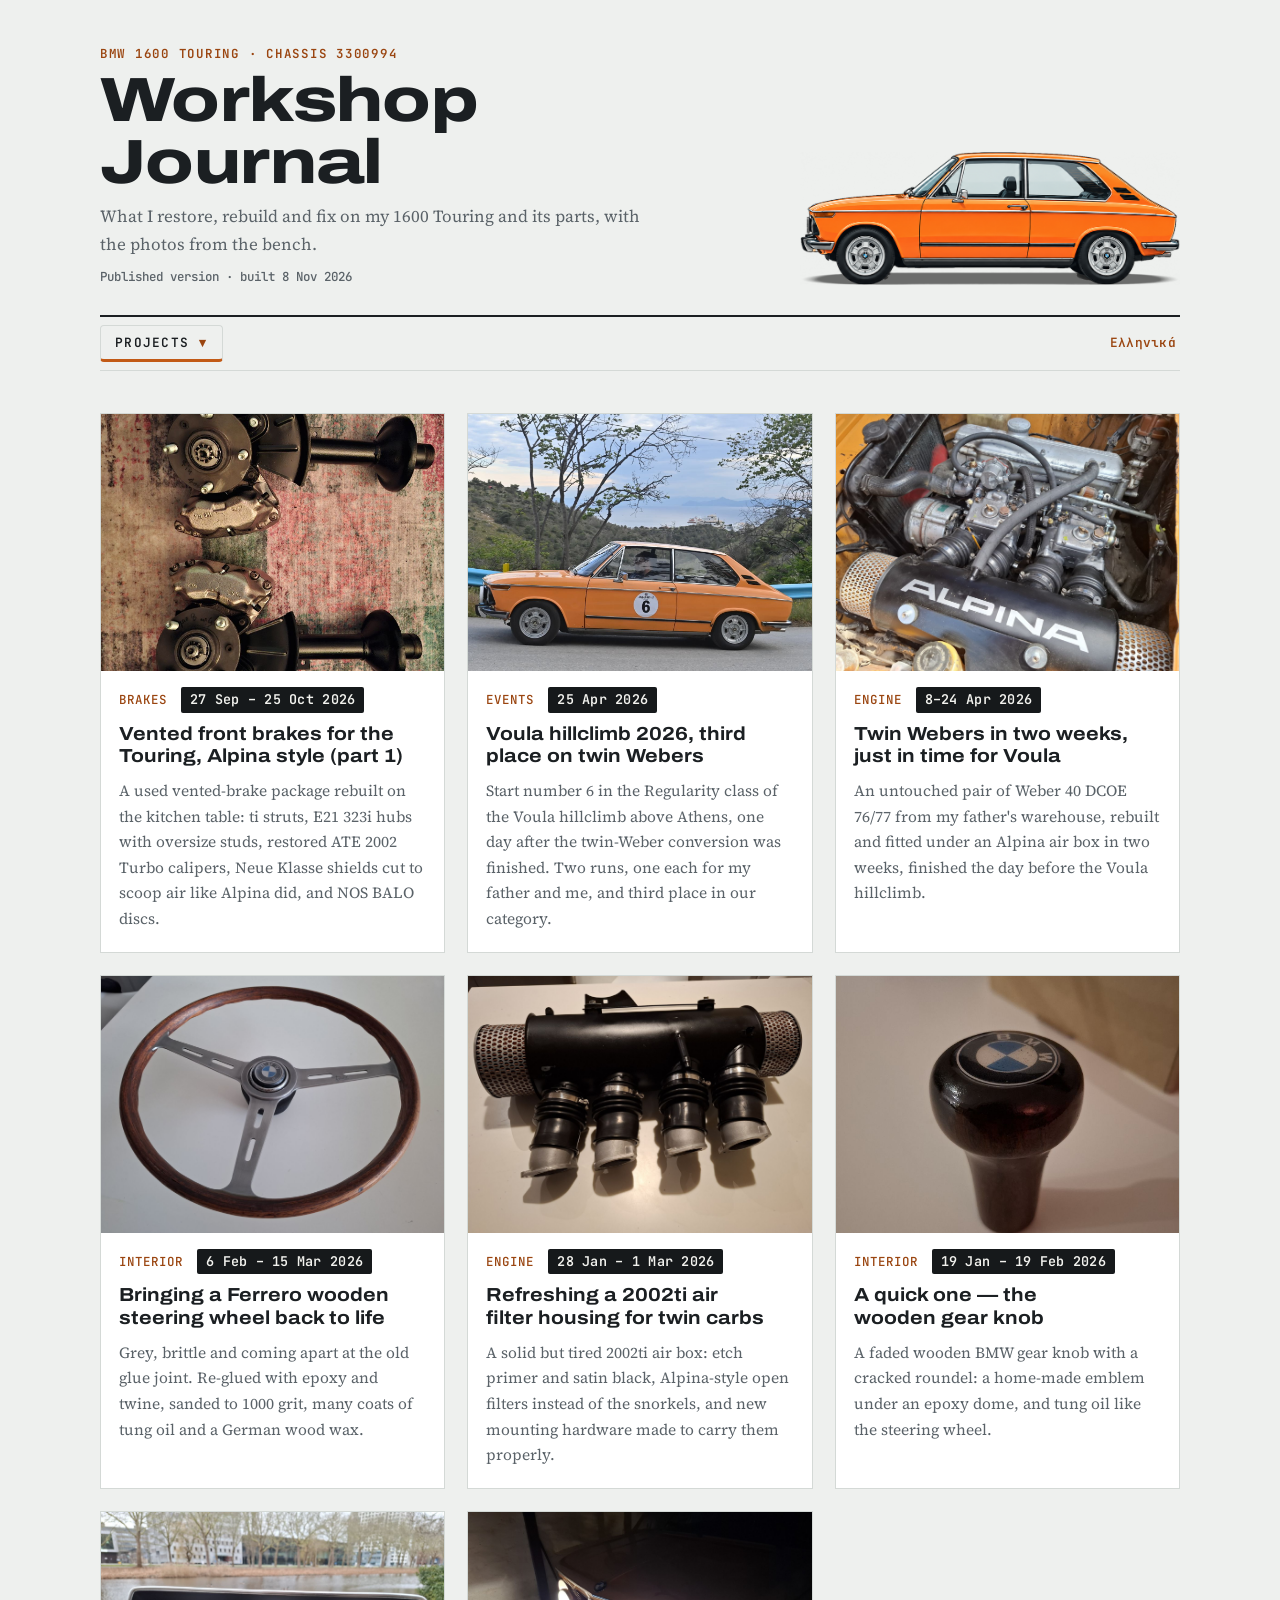
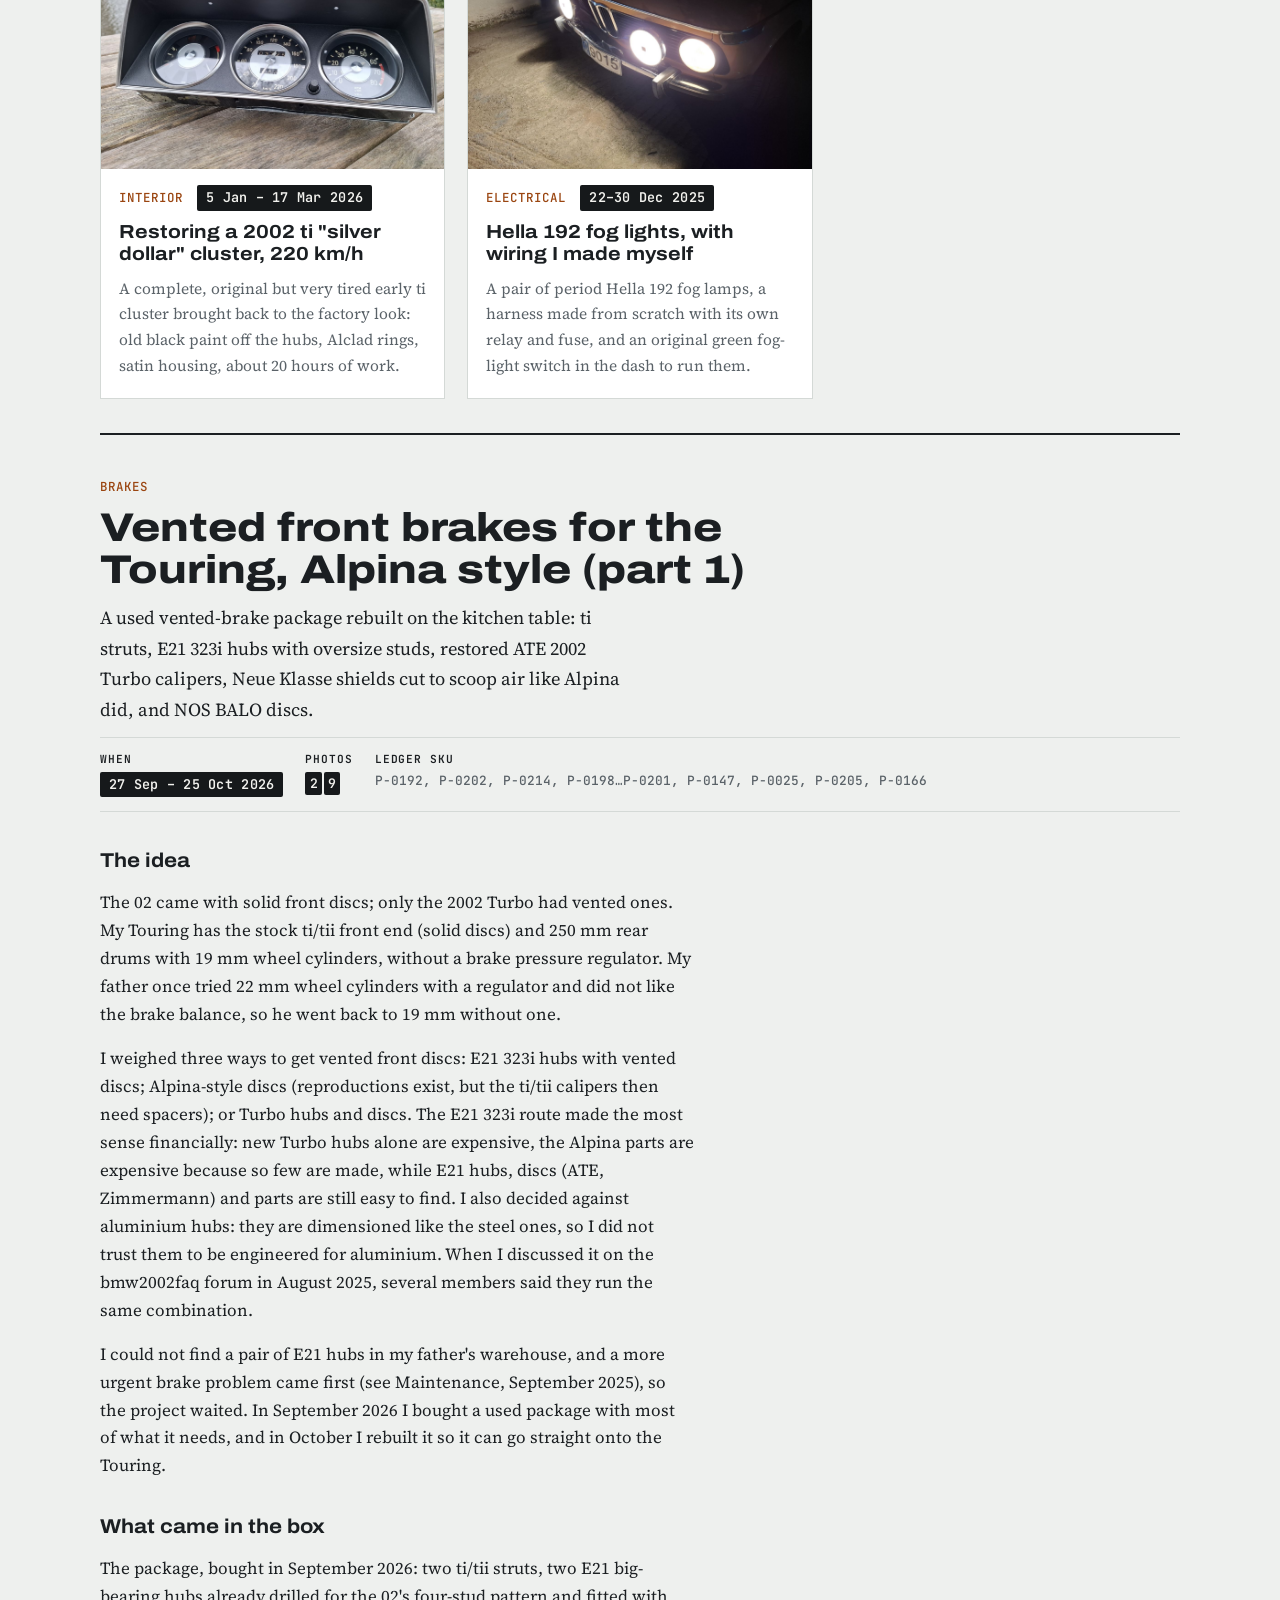
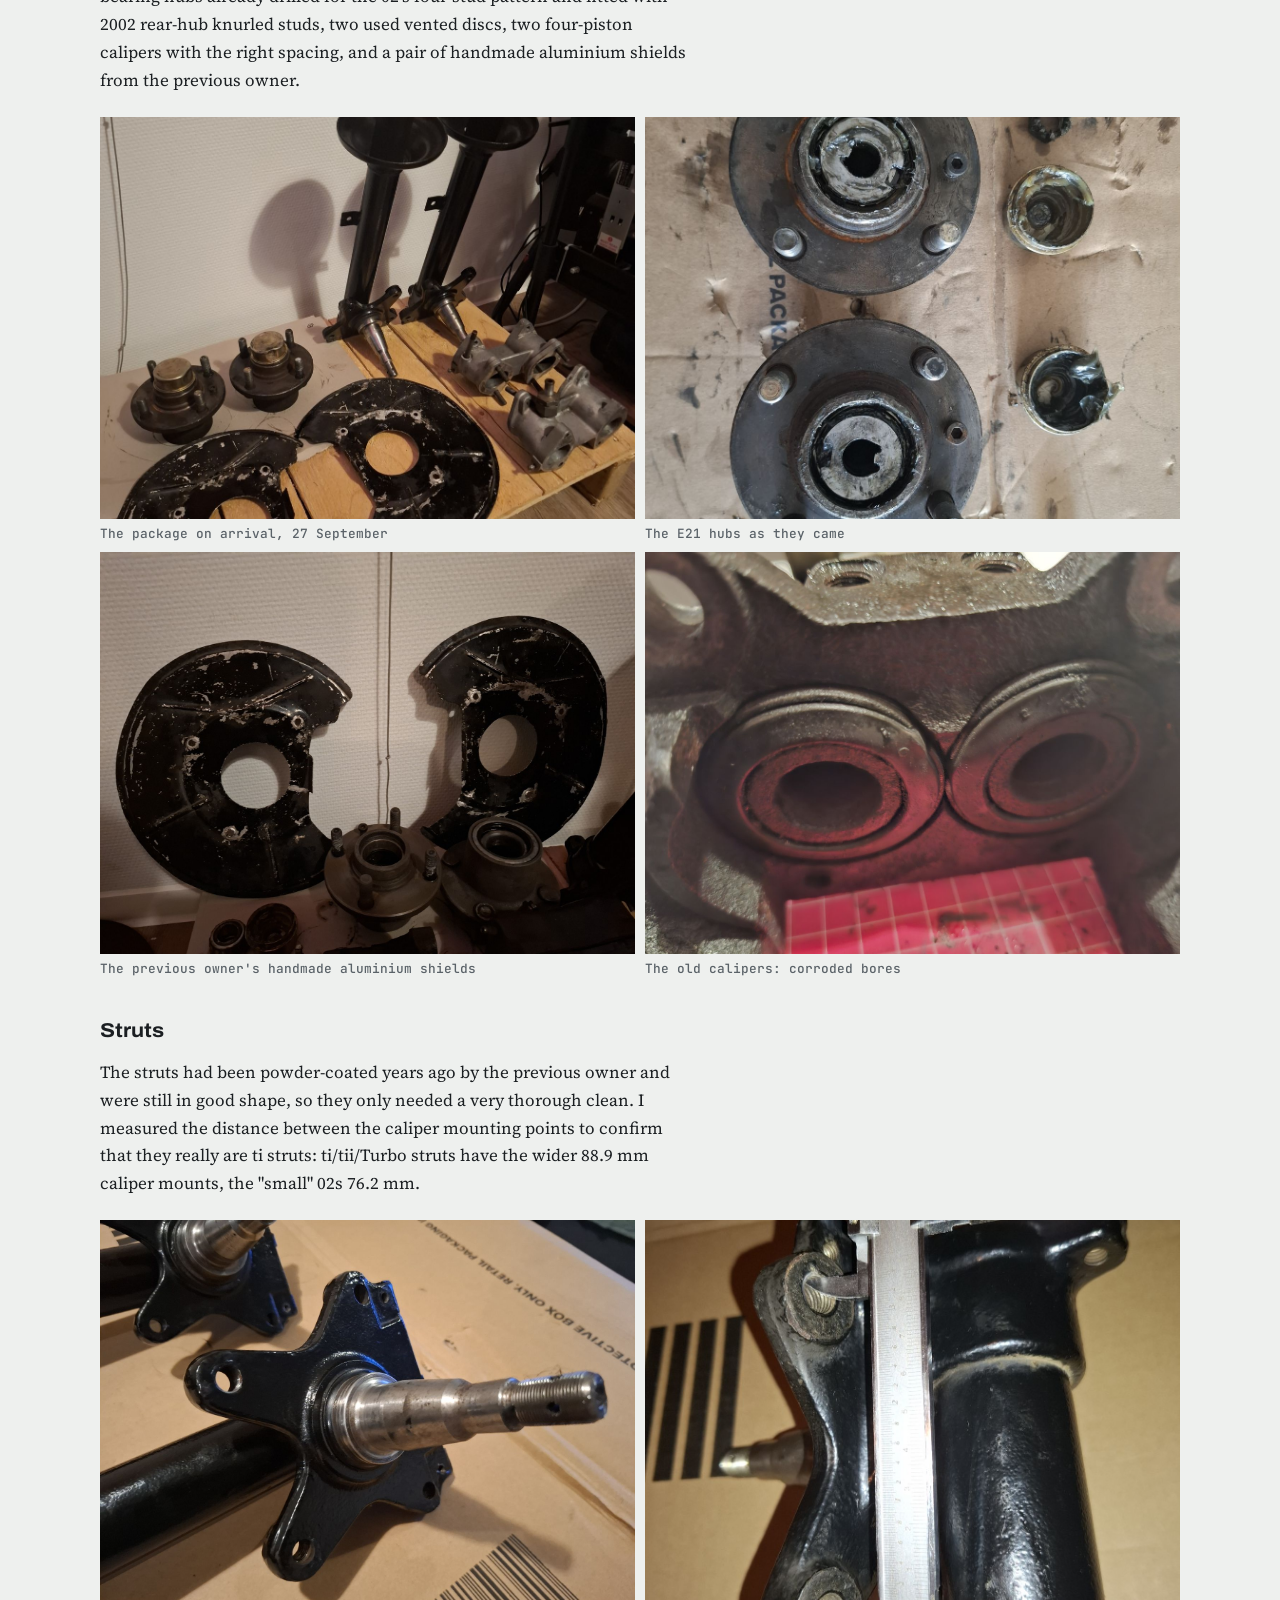
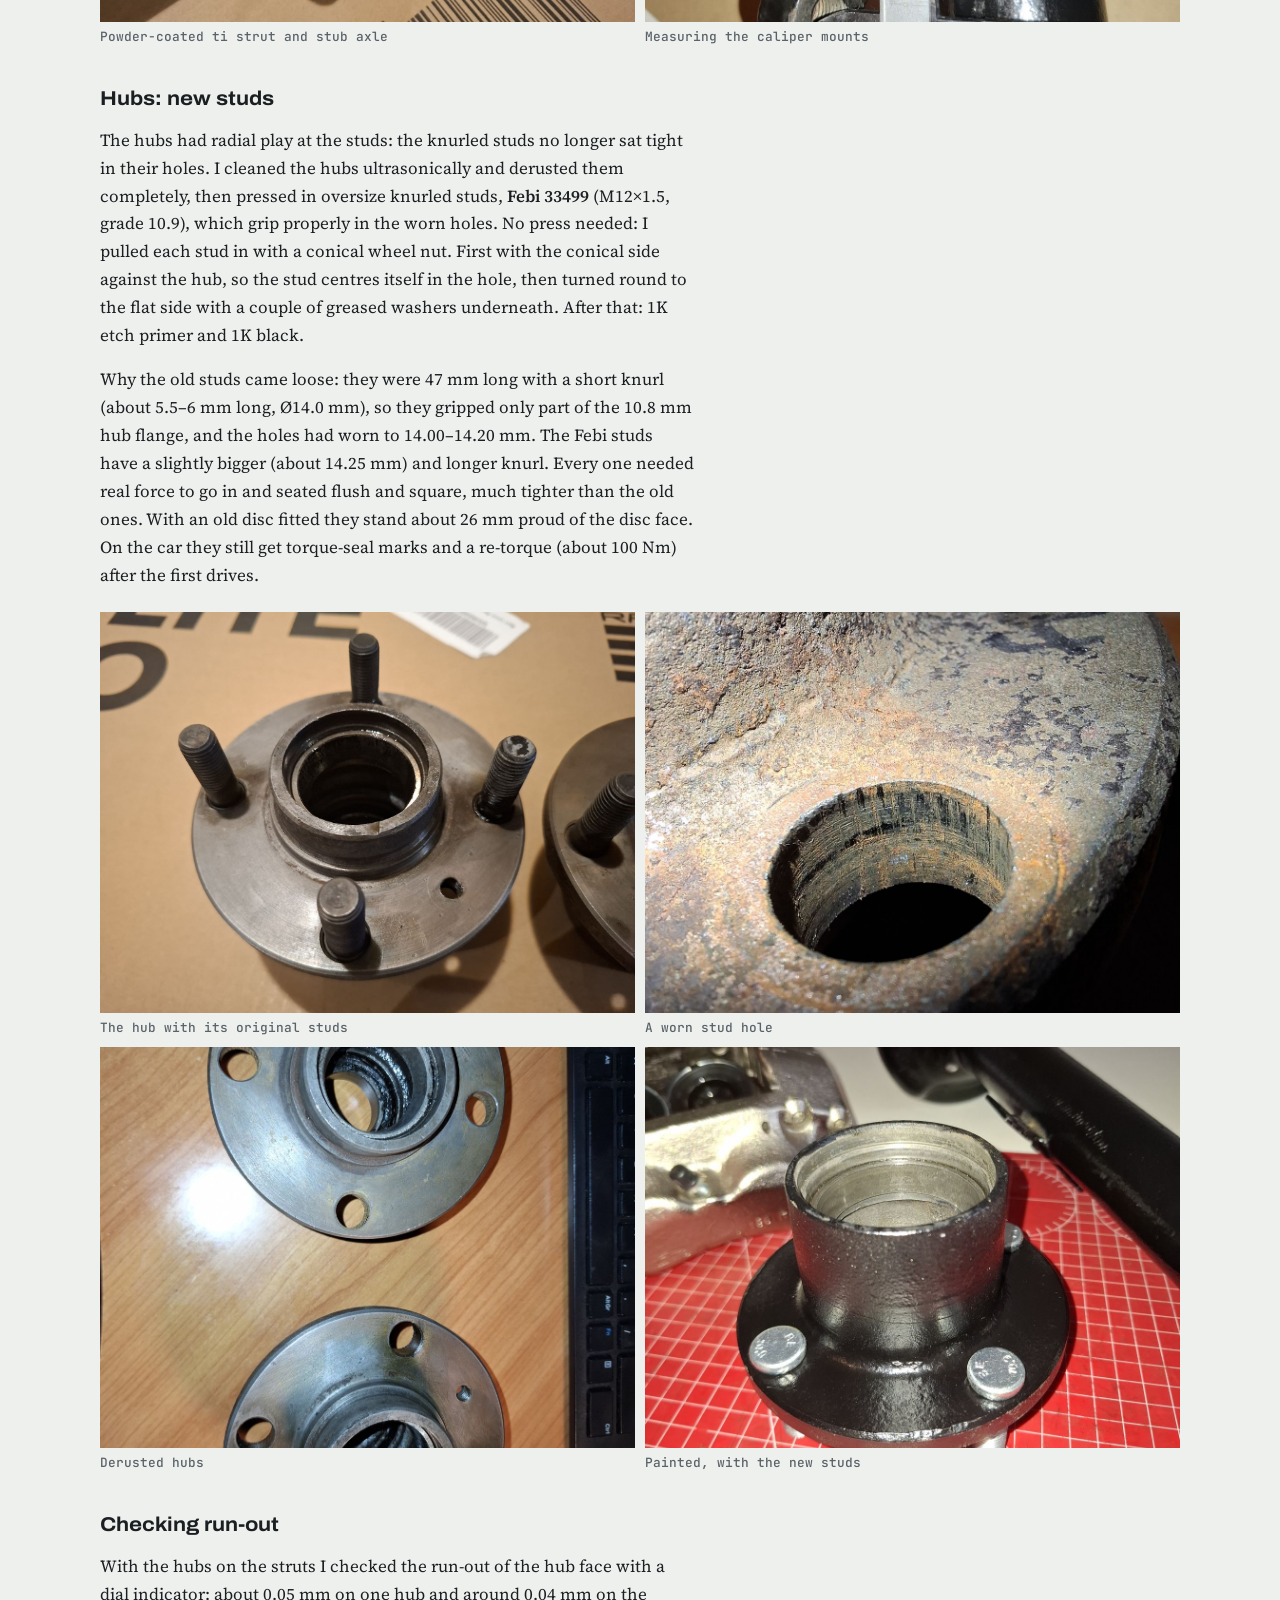
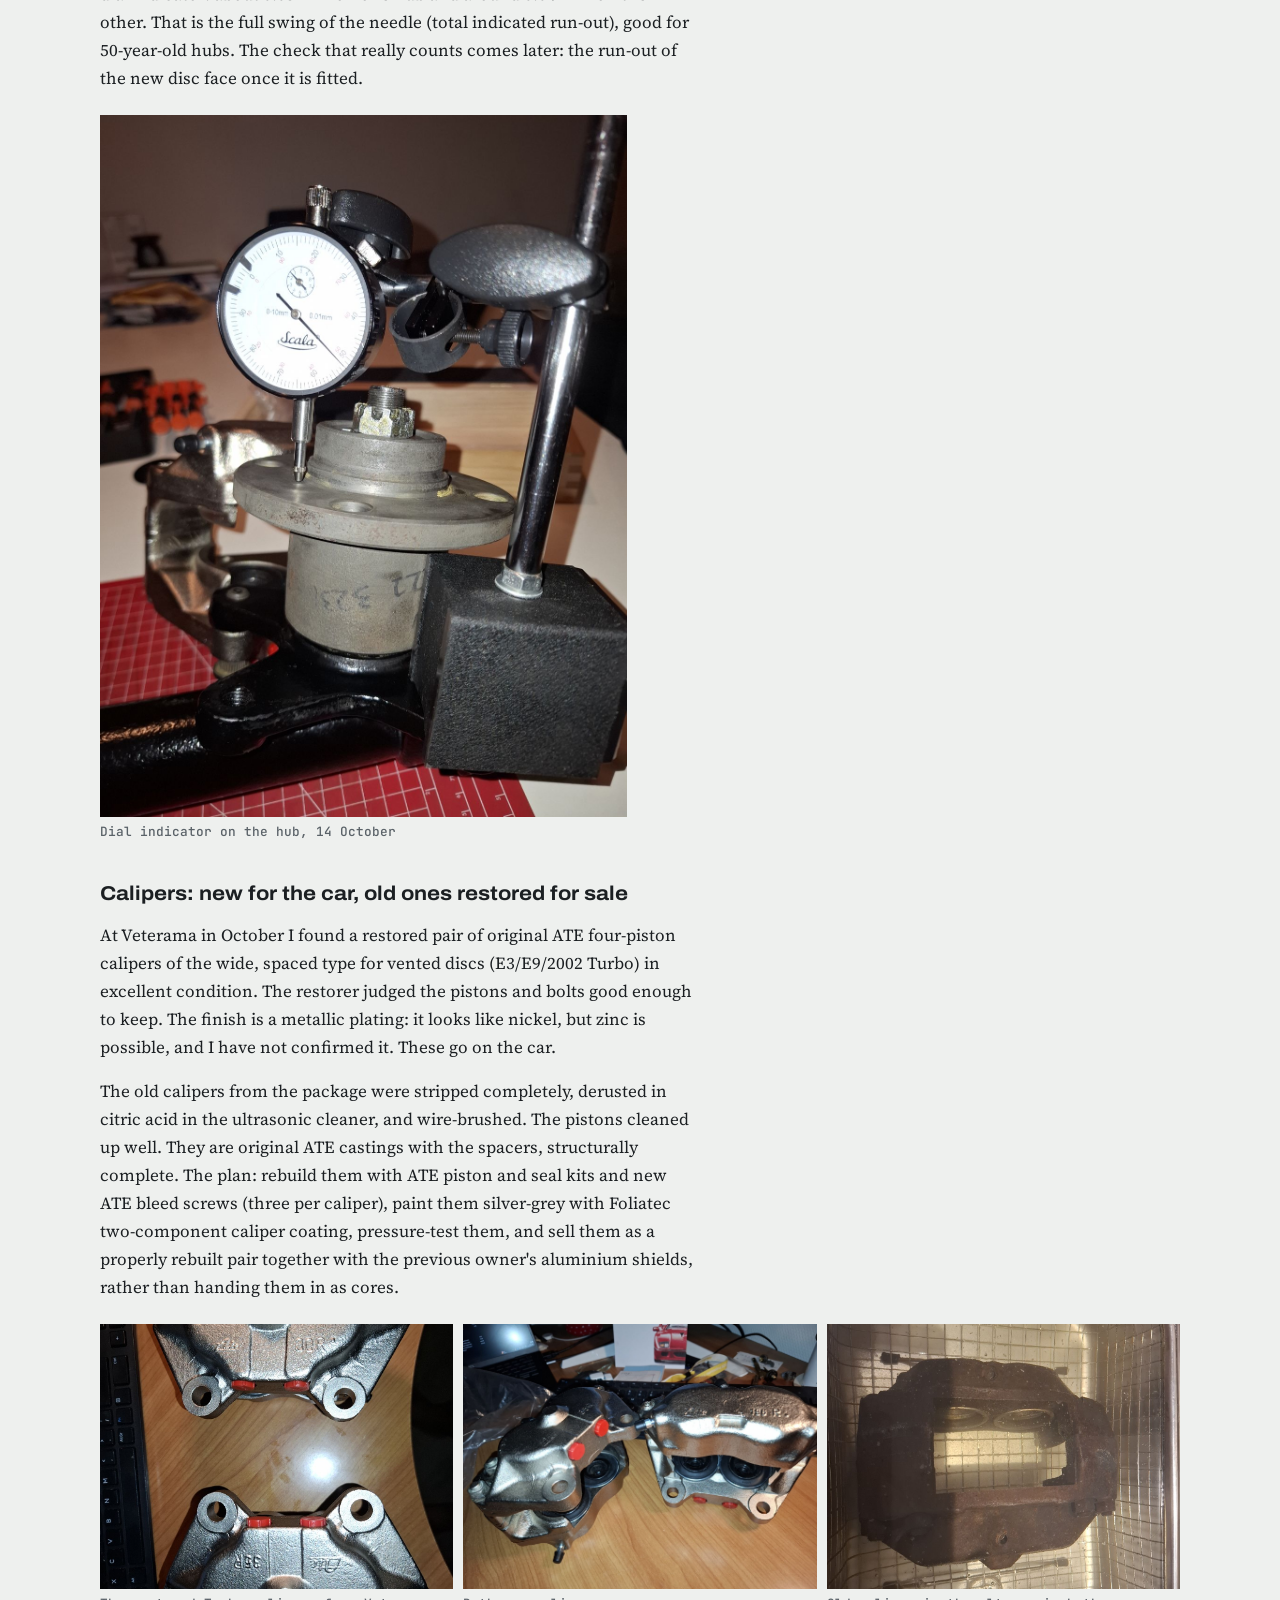
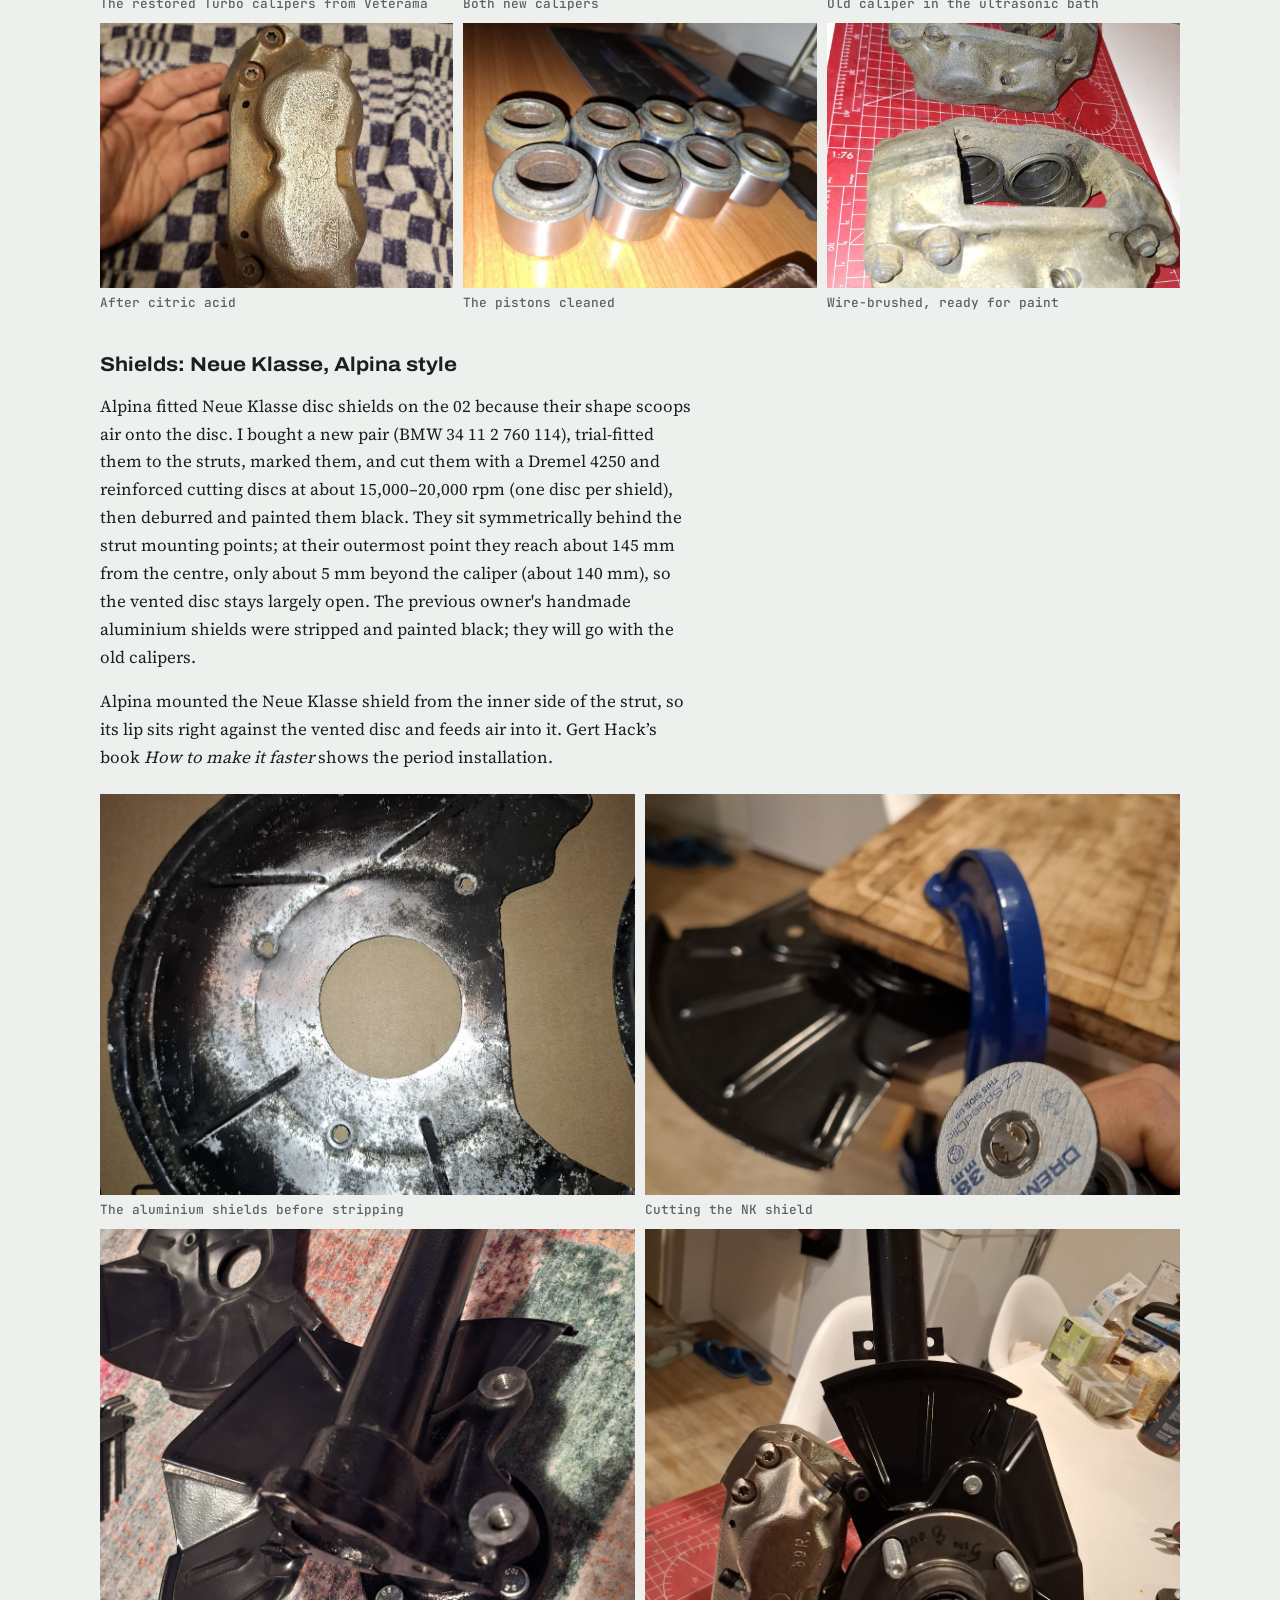
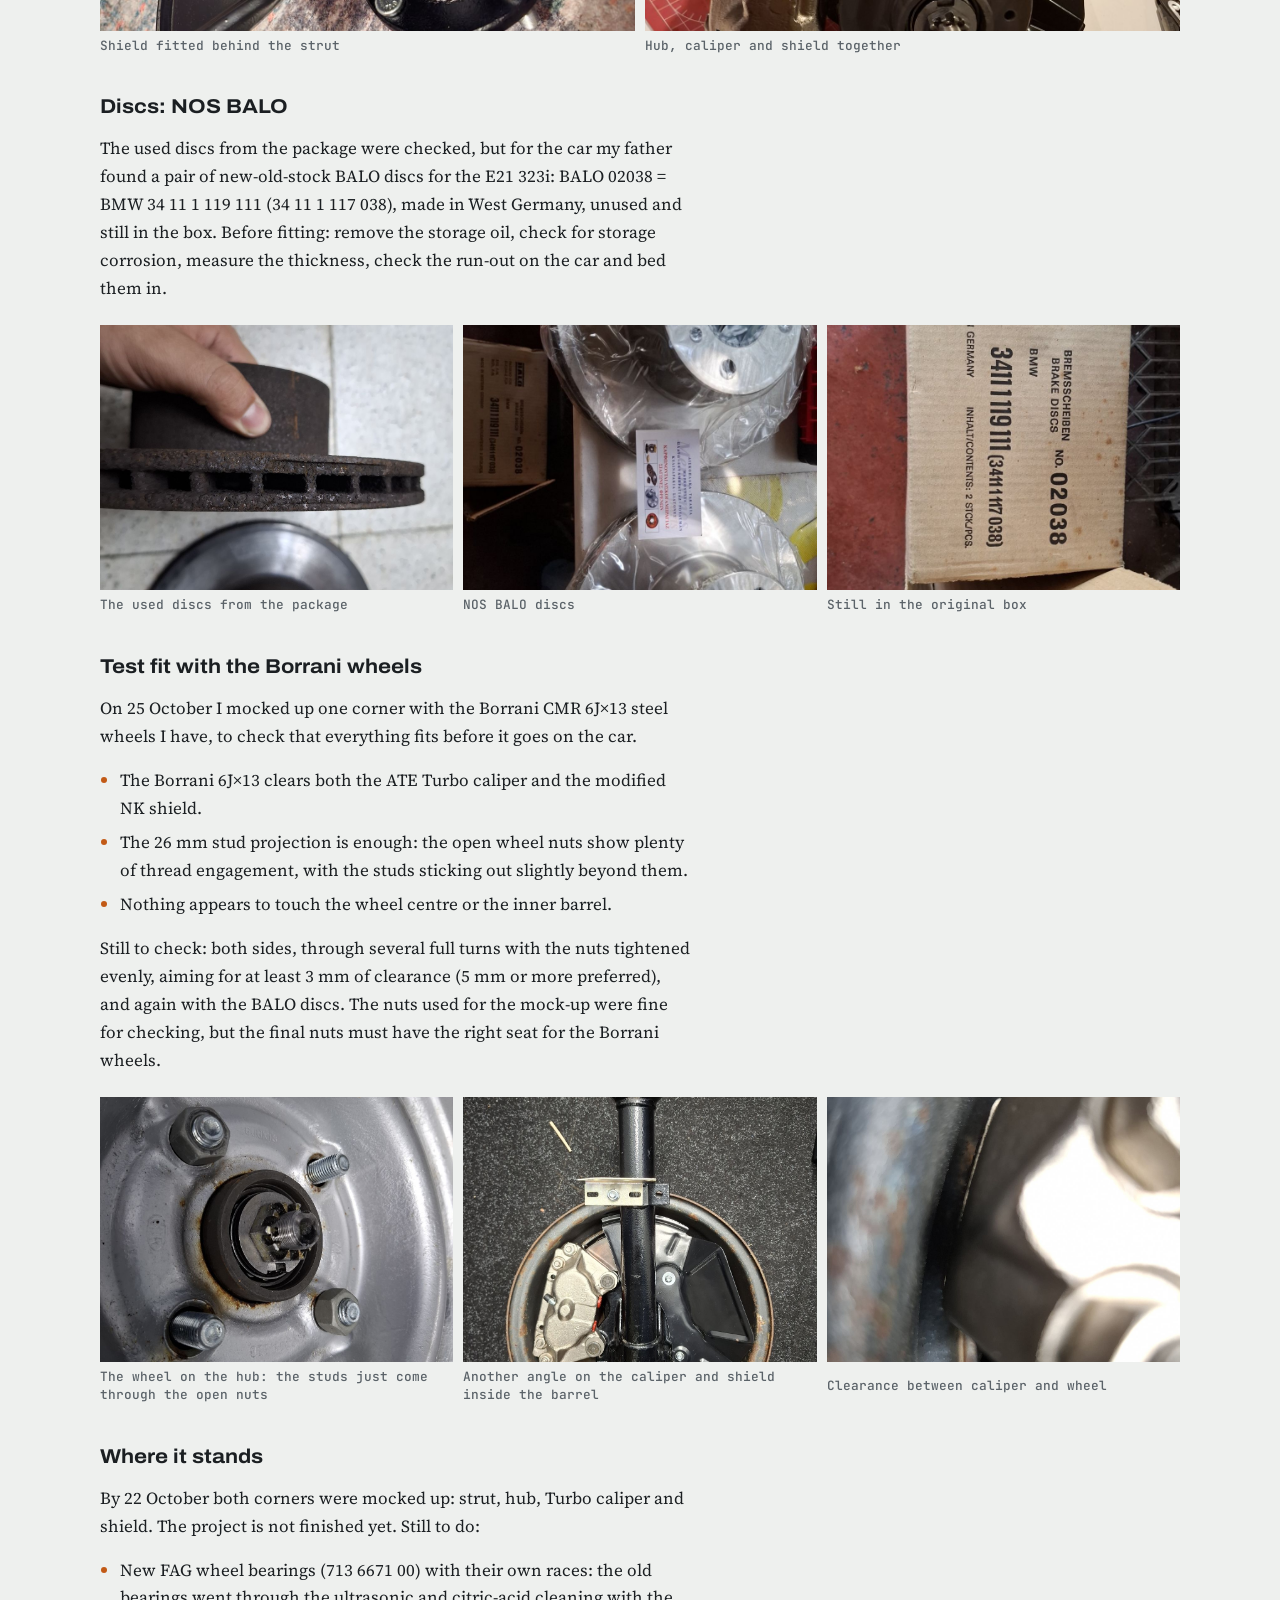
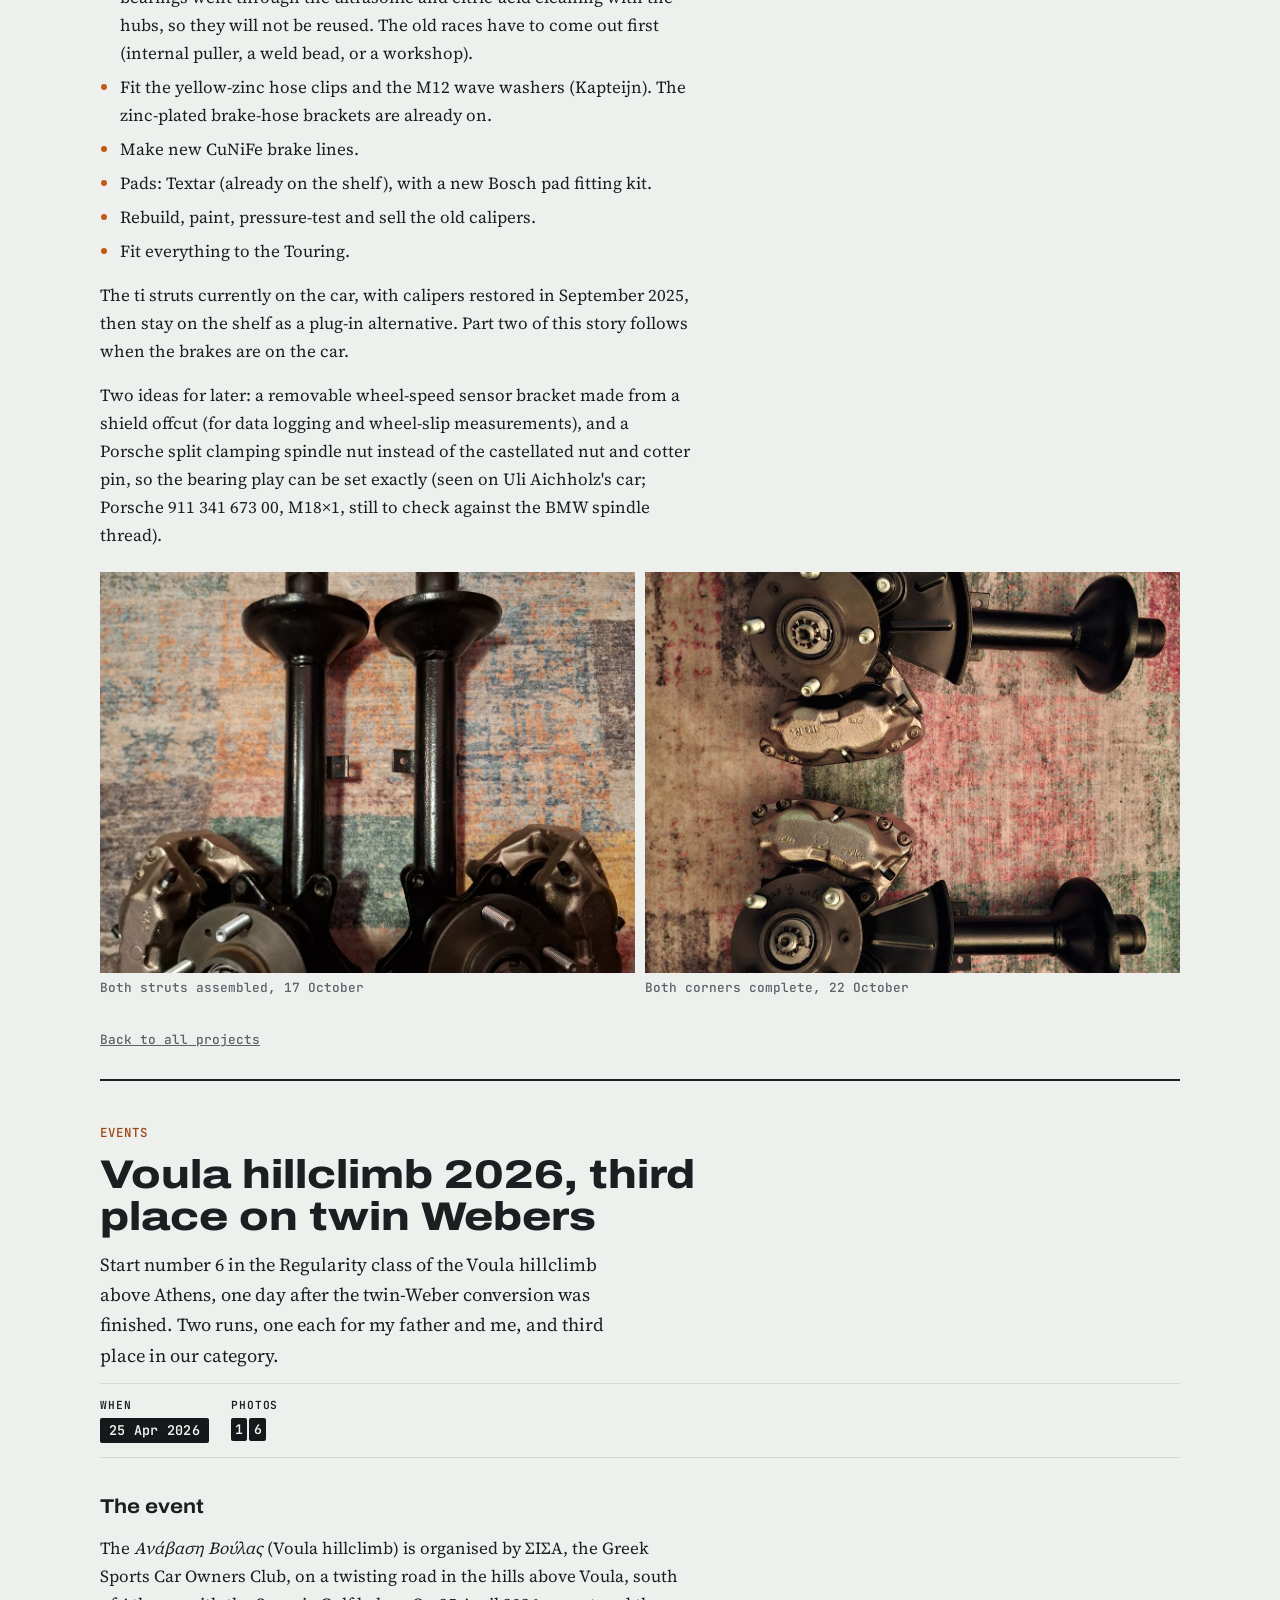
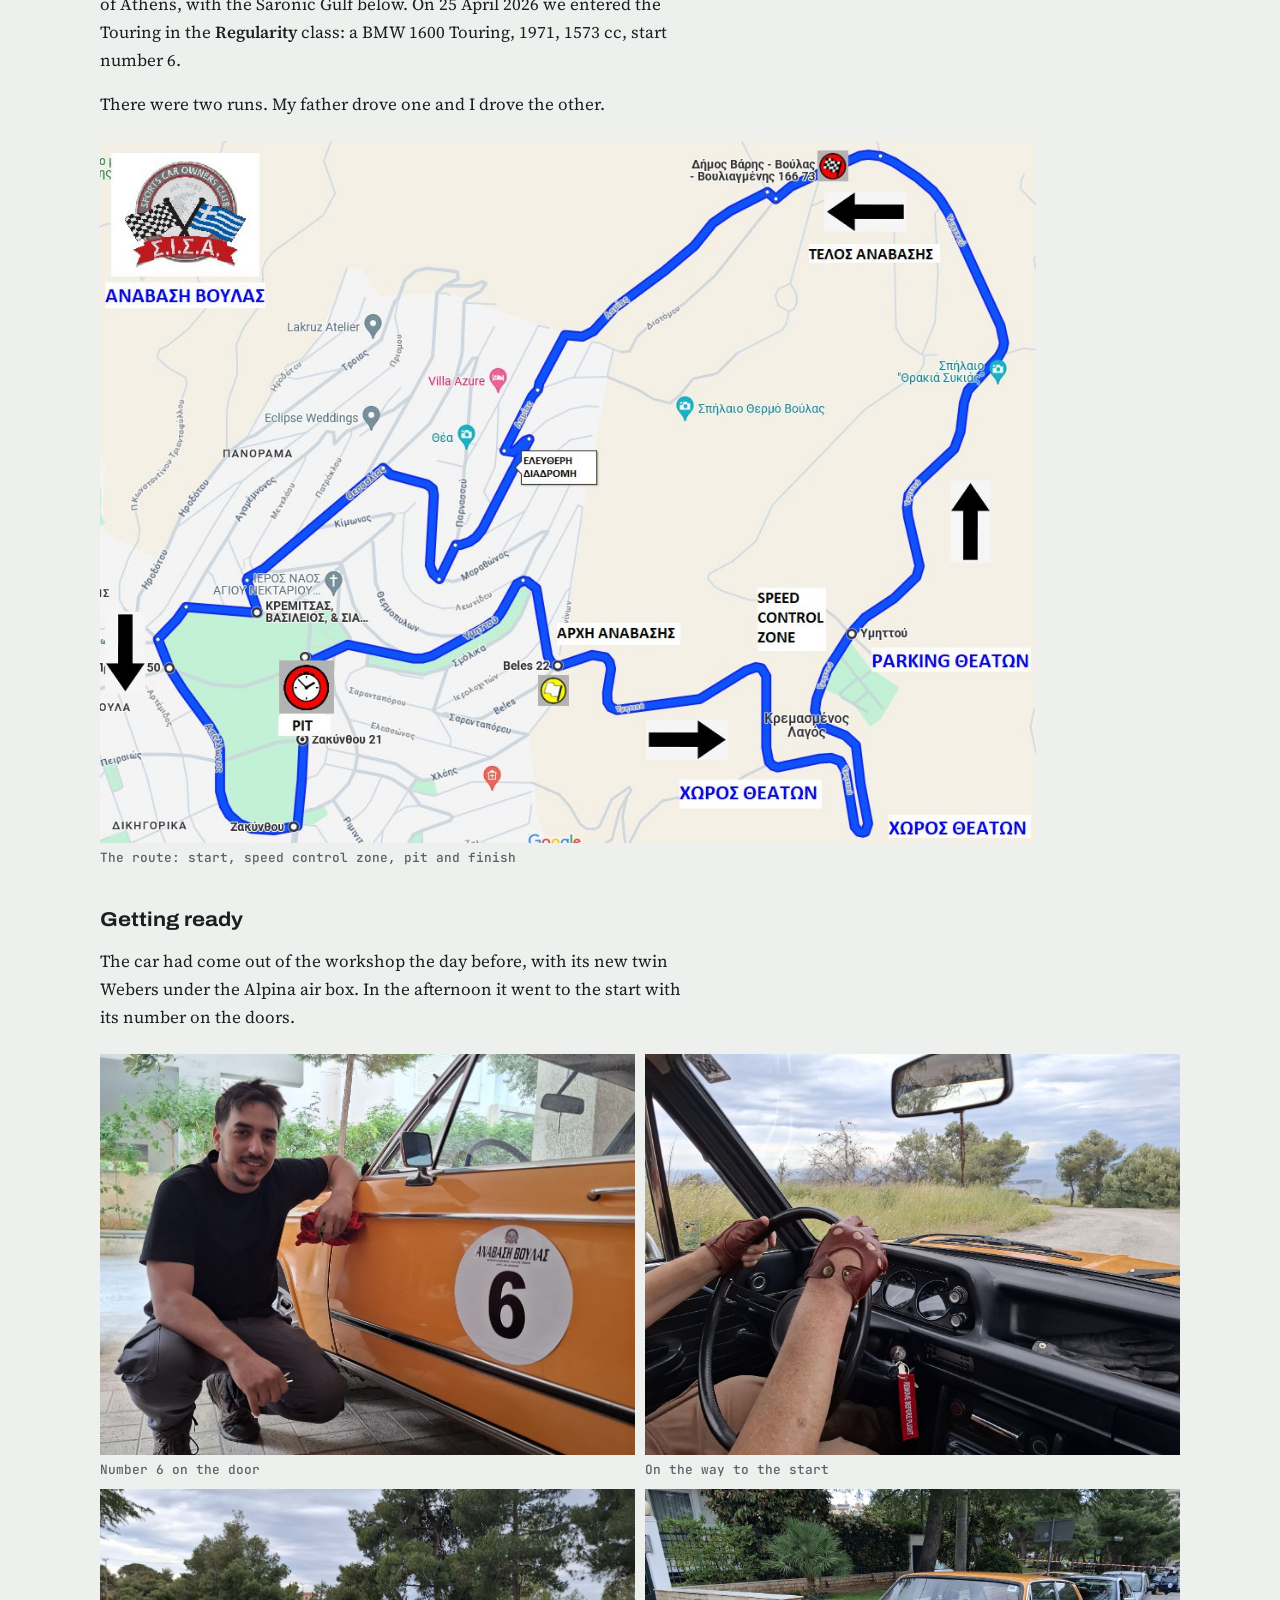
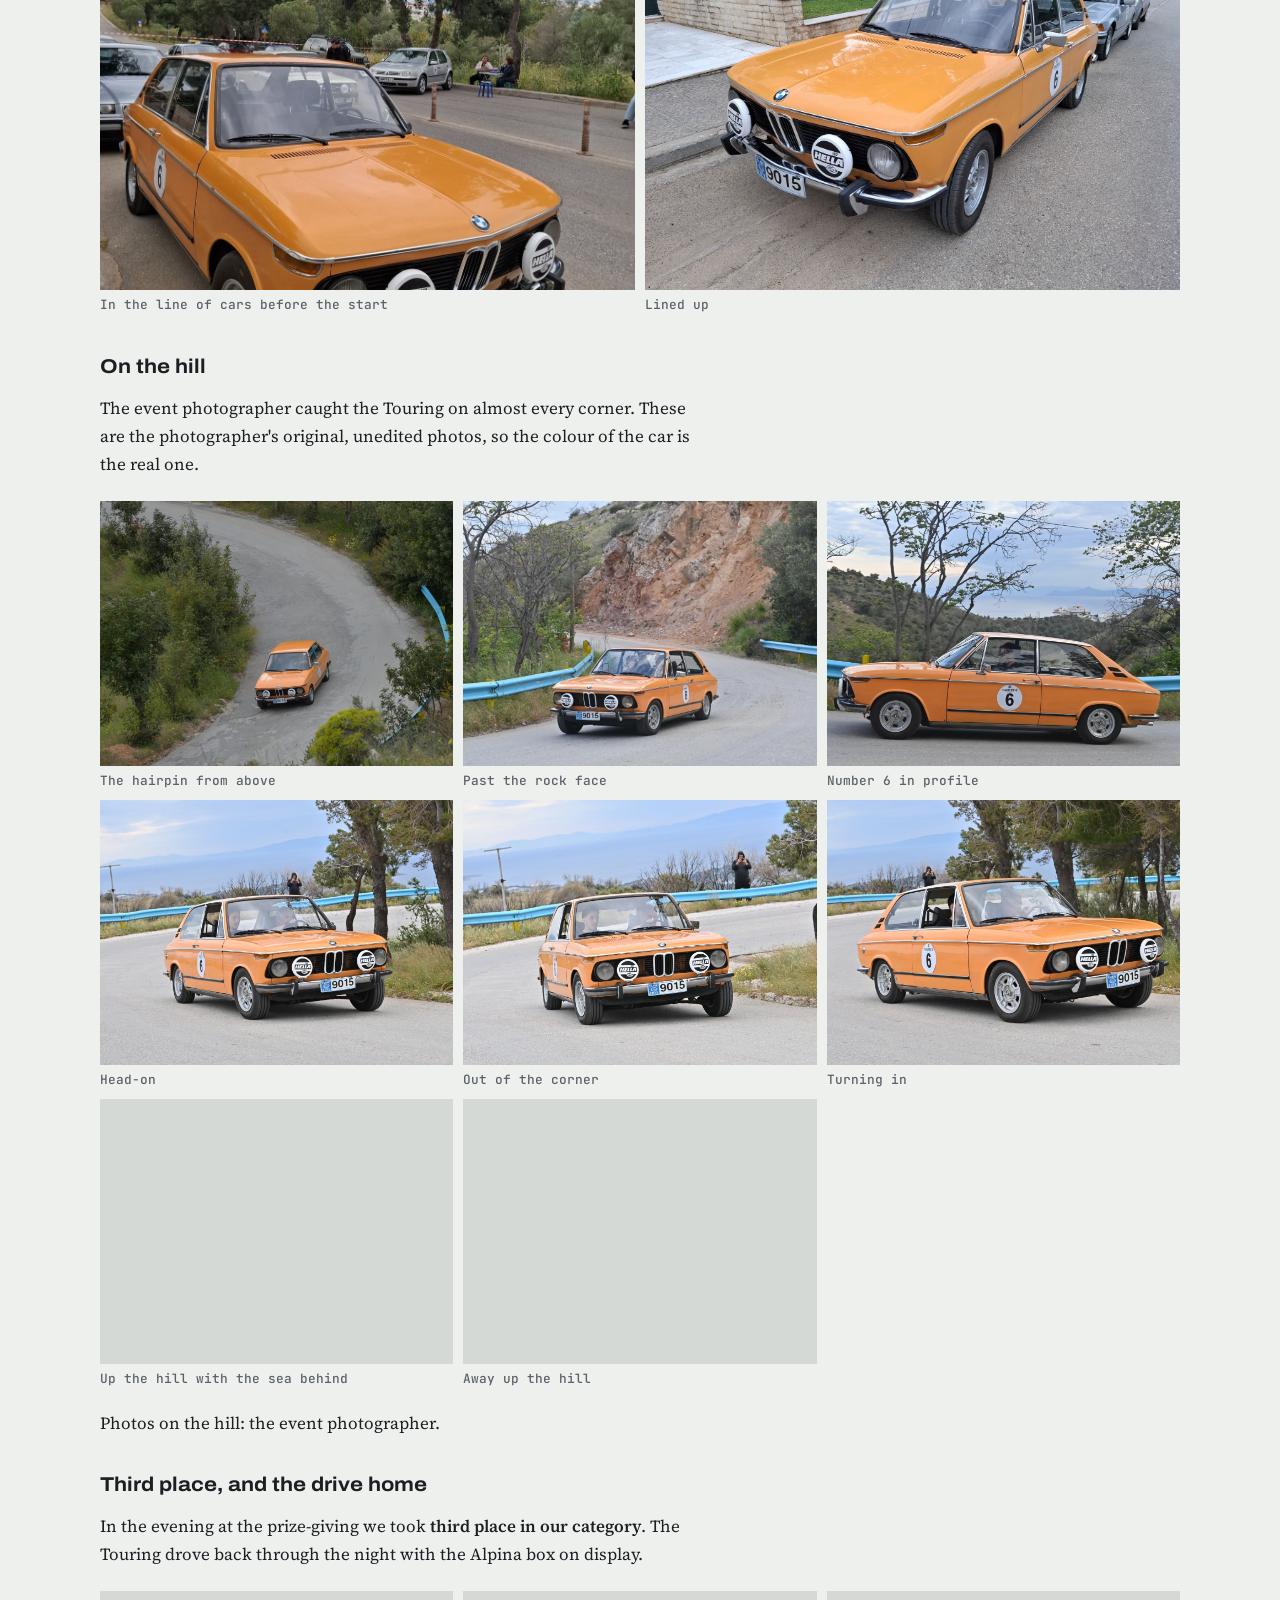
==== commit 661b9ac1: "Cluster and gear knob posts updated; VDO speedometer tech note Co-Authored-By: Claude Opus 5.5 <nore" ====
--- a/index.html
+++ b/index.html
@@ -171,9 +171,9 @@
 <div class="wrap" id="top">
 <header class="mast"><div class="mast-text"><span class="kicker">BMW 1600 Touring · chassis 3300994</span><h1>Workshop Journal</h1>
 <p class="lede">What I restore, rebuild and fix on my 1600 Touring and its parts, with the photos from the bench.</p>
-<div class="meta">Published version · built 3 Nov 2026</div></div><a class="logo" href="#car" aria-label="The car"><img src="logo.png" alt="BMW 1600 Touring, side view" width="900" height="315"></a></header>
+<div class="meta">Published version · built 8 Nov 2026</div></div><a class="logo" href="#car" aria-label="The car"><img src="logo.png" alt="BMW 1600 Touring, side view" width="900" height="315"></a></header>
 <nav class="tabs" aria-label="Sections"><div class="menu"><button type="button" class="menu-btn" aria-expanded="false" aria-controls="menu-list"><span class="cur">Projects</span><span class="chev" aria-hidden="true">▾</span></button><div class="menu-list" id="menu-list" hidden><a href="#projects">Projects<span class="n">8</span></a><a href="#maintenance">Maintenance<span class="n">25</span></a><a href="#notes">Tech notes<span class="n">19</span></a><a href="#car">The car</a><a class="lab" href="lab/index.html">Suspension lab</a></div></div><a class="lang" href="el.html" hreflang="el" lang="el">Ελληνικά</a></nav>
-<section class="tab" id="tab-projects" aria-label="Projects"><section class="overview" aria-label="Projects"><a class="card" href="#2026-10-vented-brake-upgrade"><img src="img/2026-10-vented-brake-upgrade/20261022_232558.jpg" alt="" loading="lazy"><div class="card-body"><div class="meta"><span class="tag">Brakes</span><span class="date">27 Sep – 25 Oct 2026</span></div><h3 class="card-title">Vented front brakes for the Touring, Alpina style (part 1)</h3><p>A used vented-brake package rebuilt on the kitchen table: ti struts, E21 323i hubs with oversize studs, restored ATE 2002 Turbo calipers, Neue Klasse shields cut to scoop air like Alpina did, and NOS BALO discs.</p></div></a><a class="card" href="#2026-04-25-voula-hillclimb"><img src="img/2026-04-25-voula-hillclimb/IMG-80cb3cb9e733a1cfafe95fe94d98b40c-V.jpg" alt="" loading="lazy"><div class="card-body"><div class="meta"><span class="tag">Events</span><span class="date">25 Apr 2026</span></div><h3 class="card-title">Voula hillclimb 2026, third place on twin Webers</h3><p>Start number 6 in the Regularity class of the Voula hillclimb above Athens, one day after the twin-Weber conversion was finished. Two runs, one each for my father and me, and third place in our category.</p></div></a><a class="card" href="#2026-04-twin-weber-conversion"><img src="img/2026-04-twin-weber-conversion/20260424_153910.jpg" alt="" loading="lazy"><div class="card-body"><div class="meta"><span class="tag">Engine</span><span class="date">8–24 Apr 2026</span></div><h3 class="card-title">Twin Webers in two weeks, just in time for Voula</h3><p>An untouched pair of Weber 40 DCOE 76/77 from my father's warehouse, rebuilt and fitted under an Alpina air box in two weeks, finished the day before the Voula hillclimb.</p></div></a><a class="card" href="#2026-02-ferrero-steering-wheel"><img src="img/2026-02-ferrero-steering-wheel/20260304_105737.jpg" alt="" loading="lazy"><div class="card-body"><div class="meta"><span class="tag">Interior</span><span class="date">6 Feb – 15 Mar 2026</span></div><h3 class="card-title">Bringing a Ferrero wooden steering wheel back to life</h3><p>Grey, brittle and coming apart at the old glue joint. Re-glued with epoxy and twine, sanded to 1000 grit, many coats of tung oil and a German wood wax.</p></div></a><a class="card" href="#2026-02-ti-air-filter-housing"><img src="img/2026-02-ti-air-filter-housing/20260301_193711.jpg" alt="" loading="lazy"><div class="card-body"><div class="meta"><span class="tag">Engine</span><span class="date">28 Jan – 1 Mar 2026</span></div><h3 class="card-title">Refreshing a 2002ti air filter housing for twin carbs</h3><p>A solid but tired 2002ti air box: etch primer and satin black, Alpina-style open filters instead of the snorkels, and new mounting hardware made to carry them properly.</p></div></a><a class="card" href="#2026-02-wooden-gear-knob"><img src="img/2026-02-wooden-gear-knob/20260218_225022.jpg" alt="" loading="lazy"><div class="card-body"><div class="meta"><span class="tag">Interior</span><span class="date">19 Jan – 19 Feb 2026</span></div><h3 class="card-title">A quick one — the wooden gear knob</h3><p>A faded wooden BMW gear knob, sanded and refinished to match the steering wheel.</p></div></a><a class="card" href="#2026-02-silver-dollar-cluster"><img src="img/2026-02-silver-dollar-cluster/20260215_134944.jpg" alt="" loading="lazy"><div class="card-body"><div class="meta"><span class="tag">Interior</span><span class="date">5 Jan – 17 Mar 2026</span></div><h3 class="card-title">Restoring a 2002 ti "silver dollar" cluster, 220 km/h</h3><p>A complete, original but very tired early ti cluster brought back to the factory look: old black paint off the hubs, Alclad rings, satin housing, about 20 hours of work.</p></div></a><a class="card" href="#2025-12-hella-192-fog-lights"><img src="img/2025-12-hella-192-fog-lights/20251228_180946.jpg" alt="" loading="lazy"><div class="card-body"><div class="meta"><span class="tag">Electrical</span><span class="date">22–30 Dec 2025</span></div><h3 class="card-title">Hella 192 fog lights, with wiring I made myself</h3><p>A pair of period Hella 192 fog lamps, a harness made from scratch with its own relay and fuse, and an original green fog-light switch in the dash to run them.</p></div></a></section><article id="2026-10-vented-brake-upgrade"><header><div class="meta"><span class="tag">Brakes</span></div><h2>Vented front brakes for the Touring, Alpina style (part 1)</h2><p class="summary">A used vented-brake package rebuilt on the kitchen table: ti struts, E21 323i hubs with oversize studs, restored ATE 2002 Turbo calipers, Neue Klasse shields cut to scoop air like Alpina did, and NOS BALO discs.</p><div class="facts"><div><b>When</b><span class="date">27 Sep – 25 Oct 2026</span></div><div><b>Photos</b><span class="drums"><span class="d">2</span><span class="d">9</span></span></div><div><b>Ledger SKU</b>P-0192, P-0202, P-0214, P-0198…P-0201, P-0147, P-0025, P-0205, P-0166</div></div></header><div class="story"><h3>The idea</h3>
+<section class="tab" id="tab-projects" aria-label="Projects"><section class="overview" aria-label="Projects"><a class="card" href="#2026-10-vented-brake-upgrade"><img src="img/2026-10-vented-brake-upgrade/20261022_232558.jpg" alt="" loading="lazy"><div class="card-body"><div class="meta"><span class="tag">Brakes</span><span class="date">27 Sep – 25 Oct 2026</span></div><h3 class="card-title">Vented front brakes for the Touring, Alpina style (part 1)</h3><p>A used vented-brake package rebuilt on the kitchen table: ti struts, E21 323i hubs with oversize studs, restored ATE 2002 Turbo calipers, Neue Klasse shields cut to scoop air like Alpina did, and NOS BALO discs.</p></div></a><a class="card" href="#2026-04-25-voula-hillclimb"><img src="img/2026-04-25-voula-hillclimb/IMG-80cb3cb9e733a1cfafe95fe94d98b40c-V.jpg" alt="" loading="lazy"><div class="card-body"><div class="meta"><span class="tag">Events</span><span class="date">25 Apr 2026</span></div><h3 class="card-title">Voula hillclimb 2026, third place on twin Webers</h3><p>Start number 6 in the Regularity class of the Voula hillclimb above Athens, one day after the twin-Weber conversion was finished. Two runs, one each for my father and me, and third place in our category.</p></div></a><a class="card" href="#2026-04-twin-weber-conversion"><img src="img/2026-04-twin-weber-conversion/20260424_153910.jpg" alt="" loading="lazy"><div class="card-body"><div class="meta"><span class="tag">Engine</span><span class="date">8–24 Apr 2026</span></div><h3 class="card-title">Twin Webers in two weeks, just in time for Voula</h3><p>An untouched pair of Weber 40 DCOE 76/77 from my father's warehouse, rebuilt and fitted under an Alpina air box in two weeks, finished the day before the Voula hillclimb.</p></div></a><a class="card" href="#2026-02-ferrero-steering-wheel"><img src="img/2026-02-ferrero-steering-wheel/20260304_105737.jpg" alt="" loading="lazy"><div class="card-body"><div class="meta"><span class="tag">Interior</span><span class="date">6 Feb – 15 Mar 2026</span></div><h3 class="card-title">Bringing a Ferrero wooden steering wheel back to life</h3><p>Grey, brittle and coming apart at the old glue joint. Re-glued with epoxy and twine, sanded to 1000 grit, many coats of tung oil and a German wood wax.</p></div></a><a class="card" href="#2026-02-ti-air-filter-housing"><img src="img/2026-02-ti-air-filter-housing/20260301_193711.jpg" alt="" loading="lazy"><div class="card-body"><div class="meta"><span class="tag">Engine</span><span class="date">28 Jan – 1 Mar 2026</span></div><h3 class="card-title">Refreshing a 2002ti air filter housing for twin carbs</h3><p>A solid but tired 2002ti air box: etch primer and satin black, Alpina-style open filters instead of the snorkels, and new mounting hardware made to carry them properly.</p></div></a><a class="card" href="#2026-02-wooden-gear-knob"><img src="img/2026-02-wooden-gear-knob/20260218_225022.jpg" alt="" loading="lazy"><div class="card-body"><div class="meta"><span class="tag">Interior</span><span class="date">19 Jan – 19 Feb 2026</span></div><h3 class="card-title">A quick one — the wooden gear knob</h3><p>A faded wooden BMW gear knob with a cracked roundel: a home-made emblem under an epoxy dome, and tung oil like the steering wheel.</p></div></a><a class="card" href="#2026-02-silver-dollar-cluster"><img src="img/2026-02-silver-dollar-cluster/20260215_134944.jpg" alt="" loading="lazy"><div class="card-body"><div class="meta"><span class="tag">Interior</span><span class="date">5 Jan – 17 Mar 2026</span></div><h3 class="card-title">Restoring a 2002 ti "silver dollar" cluster, 220 km/h</h3><p>A complete, original but very tired early ti cluster brought back to the factory look: old black paint off the hubs, Alclad rings, satin housing, about 20 hours of work.</p></div></a><a class="card" href="#2025-12-hella-192-fog-lights"><img src="img/2025-12-hella-192-fog-lights/20251228_180946.jpg" alt="" loading="lazy"><div class="card-body"><div class="meta"><span class="tag">Electrical</span><span class="date">22–30 Dec 2025</span></div><h3 class="card-title">Hella 192 fog lights, with wiring I made myself</h3><p>A pair of period Hella 192 fog lamps, a harness made from scratch with its own relay and fuse, and an original green fog-light switch in the dash to run them.</p></div></a></section><article id="2026-10-vented-brake-upgrade"><header><div class="meta"><span class="tag">Brakes</span></div><h2>Vented front brakes for the Touring, Alpina style (part 1)</h2><p class="summary">A used vented-brake package rebuilt on the kitchen table: ti struts, E21 323i hubs with oversize studs, restored ATE 2002 Turbo calipers, Neue Klasse shields cut to scoop air like Alpina did, and NOS BALO discs.</p><div class="facts"><div><b>When</b><span class="date">27 Sep – 25 Oct 2026</span></div><div><b>Photos</b><span class="drums"><span class="d">2</span><span class="d">9</span></span></div><div><b>Ledger SKU</b>P-0192, P-0202, P-0214, P-0198…P-0201, P-0147, P-0025, P-0205, P-0166</div></div></header><div class="story"><h3>The idea</h3>
 <p>The 02 came with solid front discs; only the 2002 Turbo had vented ones. My Touring has the stock ti/tii front end (solid discs) and 250 mm rear drums with 19 mm wheel cylinders, without a brake pressure regulator. My father once tried 22 mm wheel cylinders with a regulator and did not like the brake balance, so he went back to 19 mm without one.</p>
 <p>I weighed three ways to get vented front discs: E21 323i hubs with vented discs; Alpina-style discs (reproductions exist, but the ti/tii calipers then need spacers); or Turbo hubs and discs. The E21 323i route made the most sense financially: new Turbo hubs alone are expensive, the Alpina parts are expensive because so few are made, while E21 hubs, discs (ATE, Zimmermann) and parts are still easy to find. I also decided against aluminium hubs: they are dimensioned like the steel ones, so I did not trust them to be engineered for aluminium. When I discussed it on the bmw2002faq forum in August 2025, several members said they run the same combination.</p>
 <p>I could not find a pair of E21 hubs in my father's warehouse, and a more urgent brake problem came first (see Maintenance, September 2025), so the project waited. In September 2026 I bought a used package with most of what it needs, and in October I rebuilt it so it can go straight onto the Touring.</p>
@@ -224,7 +224,7 @@
 <p>Photos on the hill: the event photographer.</p>
 <h3>Third place, and the drive home</h3>
 <p>In the evening at the prize-giving we took <strong>third place in our category</strong>. The Touring drove back through the night with the Alpina box on display.</p>
-<div class="gallery trio"><figure><img src="img/2026-04-25-voula-hillclimb/NK4_9191.jpg" alt="Third place: my father and me at the prize-giving (event photographer)" loading="lazy" decoding="async"><figcaption>Third place: my father and me at the prize-giving (event photographer)</figcaption></figure><figure><img src="img/2026-04-25-voula-hillclimb/20260425_211029.jpg" alt="With the trophies" loading="lazy" decoding="async"><figcaption>With the trophies</figcaption></figure><figure><img src="img/2026-04-25-voula-hillclimb/20260425_214956.jpg" alt="The engine bay after the event" loading="lazy" decoding="async"><figcaption>The engine bay after the event</figcaption></figure></div></div><p class="top"><a href="#projects">Back to all projects</a></p></article><article id="2026-04-twin-weber-conversion"><header><div class="meta"><span class="tag">Engine</span></div><h2>Twin Webers in two weeks, just in time for Voula</h2><p class="summary">An untouched pair of Weber 40 DCOE 76/77 from my father's warehouse, rebuilt and fitted under an Alpina air box in two weeks, finished the day before the Voula hillclimb.</p><div class="facts"><div><b>When</b><span class="date">8–24 Apr 2026</span></div><div><b>Photos</b><span class="drums"><span class="d">2</span><span class="d">8</span></span></div><div><b>Ledger SKU</b>P-0216, P-0215, P-0217, P-0165, P-0096…P-0103, P-0106, P-0107</div></div></header><div class="story"><h3>The deadline</h3>
+<div class="gallery trio"><figure><img src="img/2026-04-25-voula-hillclimb/NK4_9191.jpg" alt="Third place: my father and me at the prize-giving (event photographer)" loading="lazy" decoding="async"><figcaption>Third place: my father and me at the prize-giving (event photographer)</figcaption></figure><figure><img src="img/2026-04-25-voula-hillclimb/20260425_211029.jpg" alt="With the trophies" loading="lazy" decoding="async"><figcaption>With the trophies</figcaption></figure><figure><img src="img/2026-04-25-voula-hillclimb/20260425_214956.jpg" alt="The engine bay after the event" loading="lazy" decoding="async"><figcaption>The engine bay after the event</figcaption></figure></div></div><p class="top"><a href="#projects">Back to all projects</a></p></article><article id="2026-04-twin-weber-conversion"><header><div class="meta"><span class="tag">Engine</span></div><h2>Twin Webers in two weeks, just in time for Voula</h2><p class="summary">An untouched pair of Weber 40 DCOE 76/77 from my father's warehouse, rebuilt and fitted under an Alpina air box in two weeks, finished the day before the Voula hillclimb.</p><div class="facts"><div><b>When</b><span class="date">8–24 Apr 2026</span></div><div><b>Photos</b><span class="drums"><span class="d">2</span><span class="d">8</span></span></div><div><b>Ledger SKU</b>P-0216, P-0215, P-0217, P-0219, P-0165, P-0096…P-0103, P-0106, P-0107</div></div></header><div class="story"><h3>The deadline</h3>
 <p>The Voula hillclimb was on 25 April 2026, and I wanted the Touring there on twin side-draught Webers instead of the original single Solex carb of a 2002 2.0. That left about two weeks, and it turned out to be a hell of a job. I did it together with my father, in his yard in Athens.</p>
 <h3>The carbs</h3>
 <p>The carbs are an original, untouched pair of <strong>Weber 40 DCOE 76/77</strong> that turned up in my father's warehouse. They cost nothing, but they needed a full rebuild before they could go anywhere near the engine.</p>
@@ -293,10 +293,18 @@
 <p>The rubber boots between the housing and the carbs are the original ones, reused.</p>
 <h3>The winter bench</h3>
 <p>By the first of March the winter's projects were all done at the same time:</p>
-<div class="gallery single"><figure><img src="img/2026-02-ti-air-filter-housing/20260301_113538.jpg" alt="Steering wheels, cluster and air filter housing, 1 March 2026" loading="lazy" decoding="async"><figcaption>Steering wheels, cluster and air filter housing, 1 March 2026</figcaption></figure></div></div><p class="top"><a href="#projects">Back to all projects</a></p></article><article id="2026-02-wooden-gear-knob"><header><div class="meta"><span class="tag">Interior</span></div><h2>A quick one — the wooden gear knob</h2><p class="summary">A faded wooden BMW gear knob, sanded and refinished to match the steering wheel.</p><div class="facts"><div><b>When</b><span class="date">19 Jan – 19 Feb 2026</span></div><div><b>Photos</b><span class="drums"><span class="d">7</span></span></div></div></header><div class="story"><p>A small side project next to the steering wheel: the wooden gear knob with its BMW roundel was bleached and dry.</p>
-<div class="gallery pair"><figure><img src="img/2026-02-wooden-gear-knob/20260119_235845.jpg" alt="Faded knob, January 2026" loading="lazy" decoding="async"><figcaption>Faded knob, January 2026</figcaption></figure><figure><img src="img/2026-02-wooden-gear-knob/20260119_235920.jpg" alt="Dry, grey wood" loading="lazy" decoding="async"><figcaption>Dry, grey wood</figcaption></figure></div>
-<p>It was sanded back to bare wood in January, and in February it got the same dark finish as the Ferrero rim.</p>
-<div class="gallery trio"><figure><img src="img/2026-02-wooden-gear-knob/20260120_230250.jpg" alt="Sanded back to bare wood" loading="lazy" decoding="async"><figcaption>Sanded back to bare wood</figcaption></figure><figure><img src="img/2026-02-wooden-gear-knob/20260217_214845.jpg" alt="First colour" loading="lazy" decoding="async"><figcaption>First colour</figcaption></figure><figure><img src="img/2026-02-wooden-gear-knob/20260218_101445.jpg" alt="Second coat" loading="lazy" decoding="async"><figcaption>Second coat</figcaption></figure><figure><img src="img/2026-02-wooden-gear-knob/20260218_225022.jpg" alt="Finished" loading="lazy" decoding="async"><figcaption>Finished</figcaption></figure><figure><img src="img/2026-02-wooden-gear-knob/20260219_100113.jpg" alt="In daylight" loading="lazy" decoding="async"><figcaption>In daylight</figcaption></figure></div></div><p class="top"><a href="#projects">Back to all projects</a></p></article><article id="2026-02-silver-dollar-cluster"><header><div class="meta"><span class="tag">Interior</span></div><h2>Restoring a 2002 ti "silver dollar" cluster, 220 km/h</h2><p class="summary">A complete, original but very tired early ti cluster brought back to the factory look: old black paint off the hubs, Alclad rings, satin housing, about 20 hours of work.</p><div class="facts"><div><b>When</b><span class="date">5 Jan – 17 Mar 2026</span></div><div><b>Photos</b><span class="drums"><span class="d">1</span><span class="d">7</span></span></div><div><b>Ledger SKU</b>P-0218, P-0171</div><div><b>Forum</b><a href="https://www.bmw2002faq.com/forums/topic/344696-2002ti-silver-dollar-cluster-restoration-220-kmh/">bmw2002faq thread</a></div></div></header><div class="story"><h3>A spare from my father's ti conversion</h3>
+<div class="gallery single"><figure><img src="img/2026-02-ti-air-filter-housing/20260301_113538.jpg" alt="Steering wheels, cluster and air filter housing, 1 March 2026" loading="lazy" decoding="async"><figcaption>Steering wheels, cluster and air filter housing, 1 March 2026</figcaption></figure></div></div><p class="top"><a href="#projects">Back to all projects</a></p></article><article id="2026-02-wooden-gear-knob"><header><div class="meta"><span class="tag">Interior</span></div><h2>A quick one — the wooden gear knob</h2><p class="summary">A faded wooden BMW gear knob with a cracked roundel: a home-made emblem under an epoxy dome, and tung oil like the steering wheel.</p><div class="facts"><div><b>When</b><span class="date">19 Jan – 19 Feb 2026</span></div><div><b>Photos</b><span class="drums"><span class="d">9</span></span></div><div><b>Ledger SKU</b>P-0225</div></div></header><div class="story"><p>A small side project next to the steering wheel. This wooden BMW gear knob is not the car's own: I found it lying around in my father's warehouse. It was sound, but the wood was bleached and dry, and the BMW roundel in the top was cracked.</p>
+<div class="gallery trio"><figure><img src="img/2026-02-wooden-gear-knob/20260119_235845.jpg" alt="Faded knob, January 2026" loading="lazy" decoding="async"><figcaption>Faded knob, January 2026</figcaption></figure><figure><img src="img/2026-02-wooden-gear-knob/20260119_235911.jpg" alt="The cracked roundel" loading="lazy" decoding="async"><figcaption>The cracked roundel</figcaption></figure><figure><img src="img/2026-02-wooden-gear-knob/20260119_235920.jpg" alt="Dry, grey wood" loading="lazy" decoding="async"><figcaption>Dry, grey wood</figcaption></figure></div>
+<p>In January the old roundel came out and the knob was sanded back to bare wood.</p>
+<div class="gallery single"><figure><img src="img/2026-02-wooden-gear-knob/20260120_230250.jpg" alt="Roundel out, sanded back to bare wood" loading="lazy" decoding="async"><figcaption>Roundel out, sanded back to bare wood</figcaption></figure></div>
+<h3>A home-made roundel</h3>
+<p>Instead of buying a new knob I made the emblem myself. I prepared a BMW logo at about 29 mm across, printed it on my small Canon photo printer, glued it onto a disc cut from an old plastic card and set it into the recess. On top went a dome of clear two-part epoxy (UHU Endfest 300).</p>
+<div class="gallery single"><figure><img src="img/2026-02-wooden-gear-knob/20260217_214845.jpg" alt="New roundel under its epoxy dome, 17 February" loading="lazy" decoding="async"><figcaption>New roundel under its epoxy dome, 17 February</figcaption></figure></div>
+<p>The first pour looked good but had a few small bubbles. To chase them out I warmed the resin, which was a mistake: it thinned, ran over the edge and soaked into the wood around the emblem, leaving a dark, uneven ring. It looked better once it had cured, and the rest was sanded level.</p>
+<div class="gallery pair"><figure><img src="img/2026-02-wooden-gear-knob/20260217_233302.jpg" alt="The epoxy ran onto the wood" loading="lazy" decoding="async"><figcaption>The epoxy ran onto the wood</figcaption></figure><figure><img src="img/2026-02-wooden-gear-knob/20260218_101445.jpg" alt="The dark ring the next morning" loading="lazy" decoding="async"><figcaption>The dark ring the next morning</figcaption></figure></div>
+<h3>Tung oil and wax</h3>
+<p>Then the wood got tung oil and a coat of wax, like the Ferrero rim. It darkened the wood a lot and brought out the grain, with a satin look rather than a thick glossy coat. It is not on the car (yet).</p>
+<div class="gallery pair"><figure><img src="img/2026-02-wooden-gear-knob/20260218_225022.jpg" alt="Finished" loading="lazy" decoding="async"><figcaption>Finished</figcaption></figure><figure><img src="img/2026-02-wooden-gear-knob/20260219_100113.jpg" alt="In daylight" loading="lazy" decoding="async"><figcaption>In daylight</figcaption></figure></div></div><p class="top"><a href="#projects">Back to all projects</a></p></article><article id="2026-02-silver-dollar-cluster"><header><div class="meta"><span class="tag">Interior</span></div><h2>Restoring a 2002 ti "silver dollar" cluster, 220 km/h</h2><p class="summary">A complete, original but very tired early ti cluster brought back to the factory look: old black paint off the hubs, Alclad rings, satin housing, about 20 hours of work.</p><div class="facts"><div><b>When</b><span class="date">5 Jan – 17 Mar 2026</span></div><div><b>Photos</b><span class="drums"><span class="d">1</span><span class="d">7</span></span></div><div><b>Ledger SKU</b>P-0218, P-0171</div><div><b>Forum</b><a href="https://www.bmw2002faq.com/forums/topic/344696-2002ti-silver-dollar-cluster-restoration-220-kmh/">bmw2002faq thread</a></div></div></header><div class="story"><h3>A spare from my father's ti conversion</h3>
 <p>This is a 2002 ti "silver dollar" cluster, the 220 km/h version that goes with the 3.64 differential. It is a 1971 unit and the spare my father kept from back in the day, when he upgraded the Touring to ti specification and fitted a 3.64 differential. It was complete and original, but cosmetically very tired: oxidised rings, hubs painted black, dusty inside and a generally flat look. Mechanically it was fine, so the goal was not to over-restore it but to bring it back to a factory-correct look.</p>
 <div class="gallery single"><figure><img src="img/2026-02-silver-dollar-cluster/20260105_203531.jpg" alt="The cluster as it was, January 2026" loading="lazy" decoding="async"><figcaption>The cluster as it was, January 2026</figcaption></figure></div>
 <h3>Taking it apart</h3>
@@ -313,19 +321,22 @@
 <p>The same technique went on the outer edge of the housing. The housing itself was cleaned and refinished in satin black (Humbrol 85). I deliberately avoided a glossy finish and kept the original texture.</p>
 <div class="gallery pair"><figure><img src="img/2026-02-silver-dollar-cluster/20260209_185457.jpg" alt="Housing masked, 9 February" loading="lazy" decoding="async"><figcaption>Housing masked, 9 February</figcaption></figure><figure><img src="img/2026-02-silver-dollar-cluster/20260210_204941.jpg" alt="Ready for the satin black" loading="lazy" decoding="async"><figcaption>Ready for the satin black</figcaption></figure></div>
 <h3>Lenses, glass and needles</h3>
-<p>The lenses were cleaned and polished to remove the haze, not replaced, except in the tachometer, where the old plexiglass of the clock was replaced with real glass from a spare. The needles were cleaned and refreshed with AE-9 light grey, keeping their original tone. The retaining rings for the glass were refinished too: satin black on the front, light grey on the back.</p>
+<p>The lenses were cleaned and polished to remove the haze, not replaced, except in the tachometer, where the old plexiglass of the clock was replaced with real glass from another cluster. The needles were cleaned and refreshed with AE-9 light grey, keeping their original tone. The retaining rings for the glass were refinished too: satin black on the front, light grey on the back.</p>
 <div class="gallery single"><figure><img src="img/2026-02-silver-dollar-cluster/20260214_000121.jpg" alt="All the rings and gauges, ready to go back together" loading="lazy" decoding="async"><figcaption>All the rings and gauges, ready to go back together</figcaption></figure></div>
 <h3>Back together</h3>
 <p>Everything was then reassembled carefully, step by step. In total it took about 20 hours, most of it removing the old paint, masking, and cleaning the airbrush after every colour.</p>
-<div class="gallery pair"><figure><img src="img/2026-02-silver-dollar-cluster/20260215_135451.jpg" alt="Finished, 15 February" loading="lazy" decoding="async"><figcaption>Finished, 15 February</figcaption></figure><figure><img src="img/2026-02-silver-dollar-cluster/20260215_135513.jpg" alt="In daylight" loading="lazy" decoding="async"><figcaption>In daylight</figcaption></figure></div>
+<div class="gallery trio"><figure><img src="img/2026-02-silver-dollar-cluster/20260215_135451.jpg" alt="Finished, 15 February" loading="lazy" decoding="async"><figcaption>Finished, 15 February</figcaption></figure><figure><img src="img/2026-02-silver-dollar-cluster/20260215_135513.jpg" alt="In daylight" loading="lazy" decoding="async"><figcaption>In daylight</figcaption></figure><figure><img src="img/2026-02-silver-dollar-cluster/20260219_200250.jpg" alt="Finished and boxed, 19 February" loading="lazy" decoding="async"><figcaption>Finished and boxed, 19 February</figcaption></figure></div>
 <h3>Lit up</h3>
 <p>Renewing the white paint inside the housing, which reflects the light behind the gauges, made a real difference. No LEDs: the original incandescent bulbs.</p>
 <div class="gallery pair"><figure><img src="img/2026-02-silver-dollar-cluster/20260316_192803.jpg" alt="Lit up with the original bulbs, March 2026" loading="lazy" decoding="async"><figcaption>Lit up with the original bulbs, March 2026</figcaption></figure><figure><img src="img/2026-02-silver-dollar-cluster/20260317_212530.jpg" alt="Inner housing in fresh white" loading="lazy" decoding="async"><figcaption>Inner housing in fresh white</figcaption></figure></div>
 <p>I shared the restoration on the bmw2002faq forum, where it got a very kind reception. I am now considering fitting it in the Touring: I think these early clusters are the best-looking ones.</p>
 <h3>A second cluster</h3>
-<p>In February I bought a second 220 km/h cluster on eBay and later restored it the same way. In March the two were lit up side by side. This second one is the cluster that went into the Touring on 2 August 2026, fitted with the speedometer from my father's cluster, which I had set to zero during its restoration. So the car's ti cluster counts from 0 km.</p>
+<p>In February I bought a second 220 km/h cluster on eBay, from a seller in Uruguay. It took the long way round: picked up in Montevideo on 26 February, then via Argentina, Ecuador, Miami, Memphis and Belgium, and it reached Delft on 6 March. Its speedometer carries a VDO date stamp of 4.70, so April 1970. I tested the speedometer on the bench first: the needle moved smoothly and the odometer counted. Then it got exactly the same treatment as the first one, and in March the two were lit up side by side.</p>
+<p>This second one is the cluster that went into the Touring on 2 August 2026, fitted with the speedometer from my father's cluster, which I had set to zero during its restoration. So the car's ti cluster counts from 0 km.</p>
 <p>That also solved an old puzzle. The cluster my father had fitted was an original early 2002 tii cluster, made for the 3.45 differential of the early tii, which is why the speedometer read a little high with the 3.64. That tii cluster now has the speedometer from another tii cluster I bought, so its gearing is correct, but its kilometres no longer match the car. (A third early ti cluster came in a lot with other clusters and Touring C-pillar grilles; that one is still untouched.)</p>
-<div class="gallery trio"><figure><img src="img/2026-02-silver-dollar-cluster/20260219_200250.jpg" alt="The second cluster on arrival, 19 February" loading="lazy" decoding="async"><figcaption>The second cluster on arrival, 19 February</figcaption></figure><figure><img src="img/2026-02-silver-dollar-cluster/20260318_234321.jpg" alt="Both clusters lit, 18 March" loading="lazy" decoding="async"><figcaption>Both clusters lit, 18 March</figcaption></figure><figure><img src="img/2026-02-silver-dollar-cluster/20260321_152419.jpg" alt="The second housing stripped for the same treatment, 21 March" loading="lazy" decoding="async"><figcaption>The second housing stripped for the same treatment, 21 March</figcaption></figure></div></div><p class="top"><a href="#projects">Back to all projects</a></p></article><article id="2025-12-hella-192-fog-lights"><header><div class="meta"><span class="tag">Electrical</span></div><h2>Hella 192 fog lights, with wiring I made myself</h2><p class="summary">A pair of period Hella 192 fog lamps, a harness made from scratch with its own relay and fuse, and an original green fog-light switch in the dash to run them.</p><div class="facts"><div><b>When</b><span class="date">22–30 Dec 2025</span></div><div><b>Photos</b><span class="drums"><span class="d">1</span><span class="d">5</span></span></div><div><b>Ledger SKU</b>P-0062</div></div></header><div class="story"><h3>The lamps</h3>
+<div class="gallery pair"><figure><img src="img/2026-02-silver-dollar-cluster/20260318_234321.jpg" alt="Both clusters lit, 18 March" loading="lazy" decoding="async"><figcaption>Both clusters lit, 18 March</figcaption></figure><figure><img src="img/2026-02-silver-dollar-cluster/20260321_152419.jpg" alt="Inside a housing, freshly white, 21 March" loading="lazy" decoding="async"><figcaption>Inside a housing, freshly white, 21 March</figcaption></figure></div>
+<h3>Learned the hard way</h3>
+<ul><li><strong>Alclad does not forgive fingers or solvents.</strong> I wiped a fingerprint off a fresh ring with isopropyl alcohol and took the finish off with it; that spot had to be redone.</li><li><strong>Odometer drums.</strong> While I was setting my father's odometer to zero, the whole stack of number drums slid sideways and the digits fell out of step. It went back together and counts properly, but next time I will photograph the drums and the little carry pinions before touching anything.</li><li><strong>No drill batteries.</strong> Testing the lights with a 20 V cordless-drill battery, I touched the wrong pins and burned a track on the cluster's flexible circuit board. In the end the cluster got a circuit board from another cluster, and in the car everything works: lights, gauges and warning lights. For bench tests a current-limited 12 V supply is the right tool.</li></ul></div><p class="top"><a href="#projects">Back to all projects</a></p></article><article id="2025-12-hella-192-fog-lights"><header><div class="meta"><span class="tag">Electrical</span></div><h2>Hella 192 fog lights, with wiring I made myself</h2><p class="summary">A pair of period Hella 192 fog lamps, a harness made from scratch with its own relay and fuse, and an original green fog-light switch in the dash to run them.</p><div class="facts"><div><b>When</b><span class="date">22–30 Dec 2025</span></div><div><b>Photos</b><span class="drums"><span class="d">1</span><span class="d">5</span></span></div><div><b>Ledger SKU</b>P-0062</div></div></header><div class="story"><h3>The lamps</h3>
 <p>In February 2025 a pair of Hella 192 fog lamps arrived, still in the original "Rallye 192" box with the Hella Quick-System mounting and the instructions. They are the classic period choice for an 02.</p>
 <div class="gallery pair"><figure><img src="img/2025-12-hella-192-fog-lights/viber_image_2025-02-03_17-38-23-629.jpg" alt="The Hella 192 kit as it arrived, February 2025" loading="lazy" decoding="async"><figcaption>The Hella 192 kit as it arrived, February 2025</figcaption></figure><figure><img src="img/2025-12-hella-192-fog-lights/20250413_130305.jpg" alt="The Hella instructions" loading="lazy" decoding="async"><figcaption>The Hella instructions</figcaption></figure></div>
 <h3>A harness from scratch</h3>
@@ -348,12 +359,12 @@
 <div class="gallery pair"><figure><img src="img/maintenance-2025-08-08/20250808_173010.jpg" alt="New pedal rubbers and accelerator pedal" loading="lazy" decoding="async"><figcaption>New pedal rubbers and accelerator pedal</figcaption></figure><figure><img src="img/maintenance-2025-08-08/20250808_173429.jpg" alt="Floor mat back in" loading="lazy" decoding="async"><figcaption>Floor mat back in</figcaption></figure></div></div></div><div class="entry" id="m-2025-08-07"><div class="when"><span class="date">7 Aug 2025</span><div class="meta km-est">≈ 55.470 km<span>estimate</span></div></div><div class="what"><h3>New fuel pump, LSD oil</h3><div class="meta"><span class="tag">Engine</span><span class="tag">Drivetrain</span><span>SKU P-0002, P-0001</span></div><ul><li><strong>Fuel pump:</strong> the mechanical fuel pump was slowly leaking fuel, so it was replaced with a new Pierburg one. I also ordered a membrane kit to restore the old pump: the old one seems better made than the new ones, which as far as I know are almost all no longer made by Pierburg itself (I think an Italian company makes them now).</li><li><strong>Differential:</strong> limited-slip oil changed, Castrol Transmax Limited Slip LL 75W-140.</li></ul>
 <div class="gallery pair"><figure><img src="img/maintenance-2025-08-07/20250807_161305.jpg" alt="The new Pierburg pump on the engine" loading="lazy" decoding="async"><figcaption>The new Pierburg pump on the engine</figcaption></figure><figure><img src="img/maintenance-2025-08-07/20250807_183319.jpg" alt="Castrol Transmax Limited Slip 75W-140 for the diff" loading="lazy" decoding="async"><figcaption>Castrol Transmax Limited Slip 75W-140 for the diff</figcaption></figure></div></div></div><div class="entry" id="m-2025-06"><div class="when"><span class="date">Jun 2025</span><div class="meta km-est">≈ 55.320 km<span>estimate</span></div></div><div class="what"><h3>Anti-roll bar links and bushings</h3><div class="meta"><span class="tag">Suspension</span></div><ul><li>Anti-roll bar links replaced, with new rubber bushings in the links and at the subframe mounts.</li></ul></div></div><div class="entry" id="m-2025-04-15"><div class="when"><span class="date">15 Apr 2025</span><div class="meta km-est">≈ 55.090 km<span>estimate</span></div></div><div class="what"><h3>Wheel alignment</h3><div class="meta"><span class="tag">Suspension</span></div><ul><li>Wheel alignment on the lift.</li></ul>
 <div class="gallery trio"><figure><img src="img/maintenance-2025-04-15/20250415_115823.jpg" alt="On the lift, front suspension" loading="lazy" decoding="async"><figcaption>On the lift, front suspension</figcaption></figure><figure><img src="img/maintenance-2025-04-15/20250415_115859.jpg" alt="Underneath" loading="lazy" decoding="async"><figcaption>Underneath</figcaption></figure><figure><img src="img/maintenance-2025-04-15/20250415_120044.jpg" alt="Rear suspension" loading="lazy" decoding="async"><figcaption>Rear suspension</figcaption></figure></div></div></div><div class="entry" id="m-2025-04-11"><div class="when"><span class="date">11 Apr 2025</span><div class="meta"><span class="drums"><span class="d">5</span><span class="d">5</span><span class="sep">.</span><span class="d">0</span><span class="d">1</span><span class="d">8</span></span> km</div></div><div class="what"><h3>Licence-plate lights refreshed</h3><div class="meta"><span class="tag">Electrical</span><span>SKU P-0132</span></div><ul><li>The licence-plate lights were removed, the contacts cleaned, the nickel-plated housings polished, and new bulbs fitted.</li></ul>
-<div class="gallery pair"><figure><img src="img/maintenance-2025-04-11/20250411_210238.jpg" alt="The two lamp housings" loading="lazy" decoding="async"><figcaption>The two lamp housings</figcaption></figure><figure><img src="img/maintenance-2025-04-11/20250411_212213.jpg" alt="Cleaned and polished" loading="lazy" decoding="async"><figcaption>Cleaned and polished</figcaption></figure><figure><img src="img/maintenance-2025-04-11/20250411_213830.jpg" alt="Back together" loading="lazy" decoding="async"><figcaption>Back together</figcaption></figure><figure><img src="img/maintenance-2025-04-11/20250411_224855.jpg" alt="Lit up that night" loading="lazy" decoding="async"><figcaption>Lit up that night</figcaption></figure></div></div></div><div class="entry" id="m-2025-04-10"><div class="when"><span class="date">10 Apr 2025</span><div class="meta"><span class="drums"><span class="d">5</span><span class="d">5</span><span class="sep">.</span><span class="d">0</span><span class="d">1</span><span class="d">8</span></span> km</div></div><div class="what"><h3>Cluster cleaned, new OSRAM bulbs</h3><div class="meta"><span class="tag">Electrical</span><span class="tag">Interior</span><span>SKU P-0061</span></div><ul><li>The instrument cluster came out, was cleaned, and all bulbs were renewed with OSRAM ones.</li></ul>
+<div class="gallery pair"><figure><img src="img/maintenance-2025-04-11/20250411_210238.jpg" alt="The two lamp housings" loading="lazy" decoding="async"><figcaption>The two lamp housings</figcaption></figure><figure><img src="img/maintenance-2025-04-11/20250411_212213.jpg" alt="Cleaned and polished" loading="lazy" decoding="async"><figcaption>Cleaned and polished</figcaption></figure><figure><img src="img/maintenance-2025-04-11/20250411_213830.jpg" alt="Back together" loading="lazy" decoding="async"><figcaption>Back together</figcaption></figure><figure><img src="img/maintenance-2025-04-11/20250411_224855.jpg" alt="Lit up that night" loading="lazy" decoding="async"><figcaption>Lit up that night</figcaption></figure></div></div></div><div class="entry" id="m-2025-04-10"><div class="when"><span class="date">10 Apr 2025</span><div class="meta"><span class="drums"><span class="d">5</span><span class="d">5</span><span class="sep">.</span><span class="d">0</span><span class="d">1</span><span class="d">8</span></span> km</div></div><div class="what"><h3>Cluster cleaned, new OSRAM bulbs</h3><div class="meta"><span class="tag">Electrical</span><span class="tag">Interior</span><span>SKU P-0133</span></div><ul><li>The instrument cluster came out, was cleaned, and all bulbs were renewed with OSRAM ones.</li></ul>
 <div class="gallery pair"><figure><img src="img/maintenance-2025-04-10/20250410_171002.jpg" alt="The cluster on the bench, speedometer opened" loading="lazy" decoding="async"><figcaption>The cluster on the bench, speedometer opened</figcaption></figure><figure><img src="img/maintenance-2025-04-10/20250410_172303.jpg" alt="Back together and lit up: 55,018 km" loading="lazy" decoding="async"><figcaption>Back together and lit up: 55,018 km</figcaption></figure></div></div></div><div class="entry" id="m-2025-04-08"><div class="when"><span class="date">8 Apr 2025</span><div class="meta km-est">≈ 55.010 km<span>estimate</span></div></div><div class="what"><h3>New kidney grille and side grilles</h3><div class="meta"><span class="tag">Body</span><span>SKU P-0050</span></div><ul><li>The kidney grille and the side grilles were replaced with better ones bought in February. My father fitted them in the evening.</li></ul>
 <div class="gallery pair"><figure><img src="img/maintenance-2025-04-08/viber_image_2025-02-14_16-28-57-502.jpg" alt="The grilles as they arrived, February 2025" loading="lazy" decoding="async"><figcaption>The grilles as they arrived, February 2025</figcaption></figure><figure><img src="img/maintenance-2025-04-08/20250408_185232.jpg" alt="Before, 8 April" loading="lazy" decoding="async"><figcaption>Before, 8 April</figcaption></figure><figure><img src="img/maintenance-2025-04-08/20250408_201548.jpg" alt="My father fitting the grilles that evening" loading="lazy" decoding="async"><figcaption>My father fitting the grilles that evening</figcaption></figure><figure><img src="img/maintenance-2025-04-08/20250412_175908.jpg" alt="After, 12 April" loading="lazy" decoding="async"><figcaption>After, 12 April</figcaption></figure></div></div></div><div class="entry" id="m-2025-03"><div class="when"><span class="date">Mar 2025</span><div class="meta km-est">≈ 54.950 km<span>estimate</span></div></div><div class="what"><h3>Front dampers and alignment</h3><div class="meta"><span class="tag">Suspension</span><span>SKU P-0016</span></div><ul><li>New KONI yellow front dampers (86-1519 Sport).</li><li>Front strut assemblies painted while they were out.</li><li>Wheel alignment.</li></ul>
 <div class="gallery single"><figure><img src="img/maintenance-2025-03/20250114_181403.jpg" alt="The front KONIs, bought in January 2025" loading="lazy" decoding="async"><figcaption>The front KONIs, bought in January 2025</figcaption></figure></div></div></div><div class="entry" id="m-2025-02-08"><div class="when"><span class="date">8 Feb 2025</span><div class="meta km-est">≈ 54.850 km<span>estimate</span></div></div><div class="what"><h3>Rear brakes, rear dampers, propshaft</h3><div class="meta"><span class="tag">Brakes</span><span class="tag">Suspension</span><span class="tag">Steering</span><span class="tag">Drivetrain</span><span class="tag">Transmission</span><span>SKU P-0019</span></div><ul><li><strong>Rear brakes:</strong> new HELLA/Pagid H1122 shoes (250 mm), Zimmermann 250 mm drums, and SWAG 19 mm wheel cylinders (E21 type).</li><li><strong>Rear dampers:</strong> KONI yellow 80-1868 Sport (P-0019), same type as before. The old ones are in fairly bad condition and need restoring.</li><li><strong>Steering:</strong> steering box play adjusted.</li><li><strong>Propshaft:</strong> replaced with a used one. The old one had about 1 mm of radial play in the universal joint, which caused vibration and noise, most noticeable at low speed. New centre bearing SWAG 20 87 0004. The guibo (flexible coupling) was in good condition and stayed.</li><li><strong>Gearbox:</strong> seals at the shift lever and at the reverse gear renewed; gearbox mount changed to a used one (a new one is still needed).</li></ul>
 <div class="gallery pair"><figure><img src="img/maintenance-2025-02-08/0-02-05-9fd12823bd2d859dcb8712a8e563b8ba7a4f6002827d5c0d98a1cf510744fe62_2ff493591053b7a8.jpg" alt="The new rear KONIs, 80-1868 Sport" loading="lazy" decoding="async"><figcaption>The new rear KONIs, 80-1868 Sport</figcaption></figure><figure><img src="img/maintenance-2025-02-08/0-02-05-2625f663ca81af4fe4275b8c22b215a988a4e90f0512c417a85c8328aed580c0_5ec39002e0239ec3.jpg" alt="The pair" loading="lazy" decoding="async"><figcaption>The pair</figcaption></figure></div></div></div><div class="entry" id="m-2024-12-23"><div class="when"><span class="date">23 Dec 2024</span><div class="meta"><span class="drums"><span class="d">5</span><span class="d">4</span><span class="sep">.</span><span class="d">7</span><span class="d">4</span><span class="d">2</span></span> km</div></div><div class="what"><h3>General service</h3><div class="meta"><span class="tag">Clutch</span><span class="tag">Cooling</span><span class="tag">Brakes</span><span class="tag">Engine</span></div><ul><li><strong>Clutch:</strong> new line between master and slave cylinder, custom-made by a brake specialist from a BMW M5 hose with a metal coupling. Slave cylinder replaced with a new ATE one; the old one did not leak but was rebuilt decades ago, so it is kept as a spare.</li><li><strong>Cooling:</strong> thermostat replaced with a CALORSTAT 80 °C unit (the old one, a WAHLER 75 °C from a Turbo, still works). Coolant replaced with SWAG 550 G11 blue; the old coolant was the wrong type.</li><li><strong>Brakes:</strong> brake hoses replaced with Febi Bilstein. Handbrake and drum brakes adjusted; the shoes will need replacing.</li><li><strong>Gearbox mount:</strong> replaced with a used one in better condition; a new one is still needed.</li></ul></div></div><div class="entry" id="m-2024-09-03"><div class="when"><span class="date">3 Sep 2024</span><div class="meta km-est">≈ 54.610 km<span>estimate</span></div></div><div class="what"><h3>New JBL speakers</h3><div class="meta"><span class="tag">Interior</span></div><ul><li>The old speakers came out and new JBL speakers went in.</li></ul>
-<div class="gallery trio"><figure><img src="img/maintenance-2024-09-03/20240903_145330.jpg" alt="The old speaker opening" loading="lazy" decoding="async"><figcaption>The old speaker opening</figcaption></figure><figure><img src="img/maintenance-2024-09-03/20240903_145336.jpg" alt="Old cable and connector" loading="lazy" decoding="async"><figcaption>Old cable and connector</figcaption></figure><figure><img src="img/maintenance-2024-09-03/20240903_145341.jpg" alt="Out with the old one" loading="lazy" decoding="async"><figcaption>Out with the old one</figcaption></figure></div></div></div><div class="entry" id="m-2024-07-23"><div class="when"><span class="date">23 Jul 2024</span><div class="meta km-est">≈ 54.560 km<span>estimate</span></div></div><div class="what"><h3>Clutch master cylinder and brake hoses</h3><div class="meta"><span class="tag">Clutch</span><span class="tag">Brakes</span></div><ul><li><strong>Clutch:</strong> the master cylinder was leaking again. It was a genuine FAG unit, and a genuine FAG repair kit (complete cylinder with seals) was on the shelf, so it was replaced.</li><li><strong>Brakes:</strong> worn rubber brake hoses replaced. Take care when unscrewing the rubber hoses from the metal lines.</li></ul></div></div><div class="entry" id="m-2024-02-09"><div class="when"><span class="date">9 Feb 2024</span><div class="meta km-est">≈ 54.360 km<span>estimate</span></div></div><div class="what"><h3>Alternator bushings and wiring</h3><div class="meta"><span class="tag">Electrical</span></div><ul><li><strong>Alternator:</strong> worn bushings let it vibrate so much that it scraped the fan when the engine was cold. Replaced with MEYLE bushings.</li><li><strong>Wiring:</strong> fixes in the wiring.</li></ul></div></div><div class="entry" id="m-2024-01-03"><div class="when"><span class="date">3 Jan 2024</span><div class="meta km-est">≈ 54.310 km<span>estimate</span></div></div><div class="what"><h3>Differential oil, clutch master cylinder and pedal box</h3><div class="meta"><span class="tag">Drivetrain</span><span class="tag">Clutch</span></div><ul><li><strong>Differential:</strong> oil changed (Motul GL-5 75W-90).</li><li><strong>Clutch:</strong> the master cylinder was leaking; new seals.</li><li><strong>Pedal box:</strong> outer cover repaired, but it still needs replacing. Fluid from a leaking clutch master cylinder can collect there and speeds up corrosion.</li></ul></div></div><div class="entry" id="m-2023-01-10"><div class="when"><span class="date">10 Jan 2023</span><div class="meta km-est">≈ 53.910 km<span>estimate</span></div></div><div class="what"><h3>General service</h3><div class="meta"><span class="tag">Engine</span><span class="tag">Electrical</span><span class="tag">Cooling</span><span class="tag">Drivetrain</span><span class="tag">Brakes</span></div><ul><li><strong>Engine:</strong> oil and oil filter, air filter; engine bay cleaned, head cover painted.</li><li><strong>Electrical:</strong> contact breakers and spark plugs replaced.</li><li><strong>Cooling:</strong> coolant changed.</li><li><strong>Drivetrain:</strong> transmission oil changed (Valvoline GL-4).</li><li><strong>Brakes:</strong> brake fluid changed; drum brakes adjusted.</li></ul></div></div></div></section><section class="tab" id="tab-notes" aria-label="Tech notes"><p class="tab-intro">Notes I collected on the BMW 02 series: factory data, the club forums and my own experience. &quot;(forum)&quot; and &quot;(claim)&quot; mark opinions or seller statements, not factory data.</p><nav class="notes-index" aria-label="Chapters"><a href="#faq-sources-of-parts">Sources of parts</a><a href="#faq-articles-references">Articles &amp; references</a><a href="#faq-about-the-02-touring">About the 02 Touring</a><a href="#faq-models-history-identification">Models, history &amp; identification</a><a href="#faq-m10-engine">M10 Engine</a><a href="#faq-fuel-carburettors-injection">Fuel, carburettors &amp; injection</a><a href="#faq-ignition-electrical">Ignition &amp; electrical</a><a href="#faq-cooling">Cooling</a><a href="#faq-brakes">Brakes</a><a href="#faq-suspension">Suspension</a><a href="#faq-steering">Steering</a><a href="#faq-tires-rims">Tires &amp; rims</a><a href="#faq-transmission">Transmission</a><a href="#faq-differential">Differential</a><a href="#faq-bodywork">Bodywork</a><a href="#faq-interior">Interior</a><a href="#faq-lighting">Lighting</a><a href="#faq-homologation-motorsport">Homologation &amp; motorsport</a><a href="#faq-troubleshooting">Troubleshooting</a></nav><section class="notes" id="faq-sources-of-parts"><h2>Sources of parts</h2><ul><li>BMW official (be careful because some parts are available in Germany but do not appear in other countries)-<a href="https://www.ersatzteile-auto-bmw.de/">https://www.ersatzteile-auto-bmw.de/</a></li><li>Walloth&amp;Nesch-<a href="https://www.wallothnesch.com/en/">https://www.wallothnesch.com/en/</a></li><li>Jaymic- <a href="https://www.jaymic.com/">https://www.jaymic.com/</a></li><li><a href="https://www.ahrend-02-tuning.de/index.php">https://www.ahrend-02-tuning.de/index.php</a></li><li>Stefan Ries (tii brake discs for example)- <a href="https://shopware.bmw-oldtimerteile.de/en/ries/">https://shopware.bmw-oldtimerteile.de/en/ries/</a></li><li>NL-based, Loentje - <a href="https://www.loentje.com/">https://www.loentje.com/</a></li><li>Ireland-Engineering - <a href="https://www.iemotorsport.com/">https://www.iemotorsport.com/</a></li><li>KleinAnzeigen - <a href="https://www.kleinanzeigen.de/">https://www.kleinanzeigen.de/</a></li><li>For interior - <a href="https://cabrio.de/">https://cabrio.de/</a></li><li>For hydraulics in Greece, check - <a href="https://www.bellos-hoses.com/">https://www.bellos-hoses.com/</a></li><li>Springs: <a href="https://merwede-springs.nl/">https://merwede-springs.nl/</a></li><li>Limited slip differential parts: <a href="https://www.limitedslip.de/service/teile.html">https://www.limitedslip.de/service/teile.html</a></li><li>VGS Motorsport, Cologne (vgs-motorsport.com): Weber DCOE parts; can identify DCOE variants by their numbers. DCOE lever set for BMW 2002 V 4006.01 S, DCOE fuel T-piece/double banjo 8 mm 2110536.034.00, 90° fuel inlet 2110536.035.00. Publishes an exploded view + parts list for the 40 DCOE 151.</li><li>CarbParts.eu ("CarbDeal" on eBay): free DCOE service manual, exploded view and priced parts list for the early 40 DCOE; DCOE gasket kits as "basic" (reseal) or "full restoration".</li><li>Ruddies Berlin (ruddies-berlin.de): Solex 40 DDH exploded view.</li><li>TZR-Motorsport: camshafts, e.g. Schrick 304° (forum).</li><li>AVL Schrick, Remscheid (schrick.com): M10 cams 000201040-01/-02, 000201160-03/-04, 000201280-01, 000201360-01, 000201840-01/-02/-05, 000201920-01/-02. M10 valves 000213005 (exhaust) / 000213022 (intake), rocker M10/M30 000213068-01, degree wheel 089900001.</li><li>Walter Thomas (Facebook): air-filter bracket for keeping the original ti air-filter drum with twin carbs, 02 and NK. Version A: brake fluid reservoir on the strut tower; version B: reservoir on the master cylinder.</li><li>Cahsel (DE): copper replica of the 2002ti coolant return pipe.</li><li>Bremsen-Heinz (bremsen-heinz.de): performance pads, e.g. Pagid RS4-2H for 2002 tii (no road approval; transfer the anti-squeal shims).</li><li>Kugelfischer: Fuel Injection Center (fuelinjectioncenter.com, USA) repairs KF pumps. In Germany Koller &amp; Schwemmer (Nuremberg) was the known KuFi specialist (forum: costly full overhauls).</li><li>Classic tyres (DE/AT/CH): Münchner Oldtimer Reifen (oldtimer-reifen.com), Oldtimerreifen Möller (oldtimerreifen-moeller.de), Vintage Wheels (vintagewheels.de), HKT Hannes Kuhn (reifen-technik.eu, Blockley), Moser (oldtimerreifen.at), Cool American Imports (classicreifen.ch), Bjooli (bjooli.com).</li><li>VIN decoder for 02s (7-digit chassis number): bmwclasicos.com.</li></ul><p class="top"><a href="#notes">Back to the chapters</a></p></section><section class="notes" id="faq-articles-references"><h2>Articles &amp; references</h2><ul><li>Important for the changes of the 02 during the years (facelifts, etc.) - <a href="https://www.bmw-02-club.de/index.php/die-wagen/bmw-1502-2002-turbo/modellpflege">https://www.bmw-02-club.de/index.php/die-wagen/bmw-1502-2002-turbo/modellpflege</a></li><li>About the NK. Important as some parts are shared between the models - <a href="https://www.bmw-02-club.de/index.php/die-wagen/bmw-1500-2000-tii/modellpflege">https://www.bmw-02-club.de/index.php/die-wagen/bmw-1500-2000-tii/modellpflege</a></li><li>strichzwo.de: period TÜV/Alpina documents (A1/A2/A4 conversions), gearbox ratio page and the E21 5-speed conversion guide.</li><li>02-club.de "Technik": M10 overview (all bore/stroke versions), wheel alignment table, Solex DDH guide (all summarised in this file).</li><li>English Weber tuning manual (PDF) attached to a bmw2002faq.com post by "Jeff" (Alpina 40 DCOE 88/89 jetting).</li></ul><p class="top"><a href="#notes">Back to the chapters</a></p></section><section class="notes" id="faq-about-the-02-touring"><h2>About the 02 Touring</h2><ul><li><a href="https://web.archive.org/web/20151214184042/http://www.bmw-02-club.de/cms/index.php/faq/203-faq-alt-ersatzteile-und-technische-probleme-antwort-4">https://web.archive.org/web/20151214184042/http://www.bmw-02-club.de/cms/index.php/faq/203-faq-alt-ersatzteile-und-technische-probleme-antwort-4</a></li><li>The Alpina A1 engine was TÜV-approved as a retrofit for the Touring (Ausf. A–H, ABE 7749), besides 1600-2/1602 (ABE 5260, 5260/1), 1600 TI (5872), 1802 (7744), 2002 (6036), 2002 TI (6362) and 2002 tii (7641).</li><li>The Alpina A2 emissions approval (VdTÜV report 3 Aug 1973) was done on a 2002 Touring, chassis 3505544 (originally a 1802 body).</li><li>Rear spring upper rubber ring: always the 1-dot (28 mm) ring on Touring models with original springs (see Suspension).</li><li>KONI: the 1600/1800/2000 Touring (71–75) uses the same dampers as the saloon: front 86 1519 Sport, rear 80 1868 Sport.</li><li>Factory halogen fog-light kit 63 17 1 357 446 was offered for the 1602–2002 Touring/tii from 9/73 (see Lighting).</li></ul><p class="top"><a href="#notes">Back to the chapters</a></p></section><section class="notes" id="faq-models-history-identification"><h2>Models, history &amp; identification</h2><ul><li>VIN locations: engine boss above the starter, plate on the steering column/dash, possibly a door-frame sticker, engraving on the inner wing top. Reproduction plates exist; some 1976 USA cars left the factory without a plate. (forum)</li><li>Colorado (orange): 11/1968–08/1973; until Q3/1969 only on the 2002ti. (forum)</li><li>1600 ti original engine bay: twin Solex PHH and a round air-filter canister with a corrugated hose. The 1600ti/1600GT twin-carb air box has the same carb spacing as the 2002ti box but no cut-out for the brake booster (booster-less cars). (claim)</li><li>Alpina A1 (Bovensiepen, Buchloe; based on engine type 121, after the 2002 ti): converted engines must be marked "A1" after the engine number. See M10 Engine.</li><li>Walter Struckmann won the 1970 German hillclimb championship in a BMW 1600 Alpina (9 of 9 events).</li></ul><p class="top"><a href="#notes">Back to the chapters</a></p></section><section class="notes" id="faq-m10-engine"><h2>M10 Engine</h2><ul><li><a href="https://forum.bmw-02-club.de/index.php?topic=164455.msg164456#msg164456">https://forum.bmw-02-club.de/index.php?topic=164455.msg164456#msg164456</a></li><li>Double carburettors need ti/tii/turbo brake booster due to space demands (especially when original filter boxes are used)</li><li>Versions (bore × stroke): 1499 cc 82×71 · 1573 cc 84×71 (1600/1602/1502, E21 316) · 1773 cc 84×80 (early 1800/1800ti) · 1766 cc 89×71 M10B18 (1802, 518, 318) · 1990 cc 89×80 M10B20 (2002/ti/tii/Turbo, 320, 520). "M10" refers to the block only; heads and pistons differ between 2002, ti and tii.</li><li>Bosch test values (1975): valve clearance cold, intake/exhaust 0.15–0.20 mm on all listed 02s; crank-to-alternator ratio 1:1.76; carb-engine fuel pump delivery 0.21–0.30 bar at 2000 rpm; injection (tii, Turbo) 1.5–2.5 bar.</li><li>Alpina A1: 115 PS (85 kW) @ 5800, 1977 cc, 185 km/h, 165 HR 13. First with 2× Weber 40 DCOE 19 (TÜV 11.5.1971), then re-approved with 2× Solex 40 DDH + BMW dry air filter 13 71 1 252 602 (2002 TI series) or Purolator E 622 for the emissions rules (cars registered from 1.10.1971). Emission measure: balance pipe joining the 4 runners, bypass with restrictor jet to the crankcase breather. Conditions: series 4-speed, 3.64 diff, series exhaust, HR tyres, series ARBs, unladen weight ≥ 920 kg.</li><li>Alpina A2: 150 PS @ 6700, 1990 cc, 2× Solex 45 DDH (venturi 38, main 110, idle 45, air correction 120, idle air 80), camshaft 300° / 10 mm lift, distributor Bosch JFUR4 0 231 100 005, closed two-circuit crankcase ventilation (1.4 mm restrictor).</li><li>"BMW Alpina 1800 TIZ" valve-cover decal (the decal says "TIZ": an Alpina designation, not the factory 1800 TI/SA; meaning of "Z" unconfirmed): 4.25 l HD SAE30 oil, valve clearance 0.20 mm intake/exhaust, ignition 3° BTDC, plugs Bosch 235P21 or W240T2, firing order 1-3-4-2.</li><li>Cams (forum): a 285° cam gives little over stock; 300°/304° (e.g. Schrick) is a good street compromise with twin carbs.</li><li>Connecting rod length (2002 tii homologation 5445): 148 mm centre to centre.</li><li>Performance cam installation rules (Schrick, apply to any M10 cam):<ul><li>Fit new rockers with a new cam; check that no lobe touches the head.</li><li>Valve-to-piston clearance at TDC ≥ overlap lift + 1.5 mm (pistons may need valve pockets).</li><li>Intake and exhaust valve heads ≥ 1.5 mm apart at maximum overlap; retainer ≥ 1.5 mm from the stem seal at full lift.</li><li>Valve springs ≥ 1.0 mm from coil bind at full lift; set installed height with shims and measure every valve.</li><li>Turning the engine by hand is not a clearance check; measure.</li><li>Timing check: set the specified overlap lift (intake opening, exhaust closing) at cylinder 1 TDC, fit and tension the chain, turn the crank 720° and re-measure.</li></ul></li></ul><p class="top"><a href="#notes">Back to the chapters</a></p></section><section class="notes" id="faq-fuel-carburettors-injection"><h2>Fuel, carburettors &amp; injection</h2><h3>Weber DCOE</h3><ul><li>BMW applications in Weber's tables: 40 DCOE 19 = BMW 1600/1800 (float level A 7 mm, B 15 mm); 45 DCOE 15-16 = BMW 1800 TI/SA (A 7.5, B 14, pump stroke 14 mm). For reference: 40 DCOE 76/77 (Alfa 2000) A 7.5 / B 14; 40 DCOE 28 (Alfa 1300 GT Junior) A 8.5 / B 15, pump stroke 14. Plastic (Spansil) floats (40 DCOE 151, 45 DCOE 152): always A 12.5 / B 25, even when replacing a brass float.</li><li>Alpina Weber 40 DCOE 88/89, 2.0 l: choke 34 · aux venturi 4.50 · main 1.25 (125) · idle 0.55 F8 · emulsion tube F16 · air corrector 2.40 (240) · starter 0.60 F5 · pump jet 0.40 · pump back-bleed 0.60 · needle valve 2.00.</li><li>No BMW jetting table exists in the own documents. Closest reference: Alfa Romeo factory jetting (owner highlighted 40 DCOE 28 and 76/77). Column labels interpreted from the usual Weber table order; check against the original.</li></ul><div class="tablewrap"><table><tr><th>Car</th><th>cc</th><th>Carb</th><th>Choke</th><th>Aux</th><th>Main</th><th>Idle</th><th>Emulsion</th><th>Air corr.</th><th>Pump</th></tr><tr><td>Alfa 1300 GT Junior</td><td>1290</td><td>40 DCOE 28</td><td>28</td><td>4.5</td><td>112</td><td>50 F11</td><td>F16</td><td>210</td><td>35</td></tr><tr><td>Alfa Giulia 1600 Super</td><td>1570</td><td>40 DCOE 24</td><td>27</td><td>4.5</td><td>110</td><td>50 F11</td><td>F16</td><td>180</td><td>35</td></tr><tr><td>Alfa Giulia 1600 GTV/Spider</td><td>1570</td><td>40 DCOE 27</td><td>30</td><td>4.5</td><td>117</td><td>50 F14</td><td>F16</td><td>180</td><td>35</td></tr><tr><td>Alfa 1750 Veloce</td><td>1779</td><td>40 DCOE 32</td><td>32</td><td>4.5</td><td>130</td><td>50 F8</td><td>F9</td><td>200</td><td>35</td></tr><tr><td>Alfa 2000 GT/Spider</td><td>1962</td><td>40 DCOE 76/77</td><td>32</td><td>4.5</td><td>135</td><td>55 F17</td><td>F34</td><td>210</td><td>35</td></tr></table></div><ul><li>40 DCOE 151 (new production) standard: choke 30, aux 4.5, emulsion tube F11, main 115, air corrector 200, idle 45F9, needle valve 200, starter 85F9. Pump jet is given as 40 on one page and "50 = series" on another.</li><li>Service: initial idle-mixture screws ½–¾ turn out from lightly seated. Jet stack top→bottom: air corrector, emulsion tube, main jet. Float level: cover vertical with gasket, tab just touching the needle ball. On 45 DCOE and on 40 DCOE from type 136, chokes and aux venturis are retained by screws. Check pump stroke after every spindle refit (10 or 14 mm depending on type).</li><li>Running faults: hot start = no starter, half throttle while cranking; cold start = starter on, pedal untouched; poor idle = manifold gaskets, idle jets, starter valve, throttle return; flooding = needle valve and float level.</li><li>Cold weather: below ~3 °C the air jets can ice up; the 2002ti airbox takes warm air from the engine bay, so avoid cold-air intakes in winter. Cars kept outside need the starter; give one throttle pump before cranking. (claim)</li><li>Twin DCOE conversion needs: trumpets and air filter, larger intake manifolds, modified throttle levers and a full linkage, water flanges, and the throttle-linkage bracket extended downwards (e.g. two 8 mm washers welded on) so the shaft clears the carbs. 45 DCOE is too big for a stock head; 40 DCOE suits better. Buy parts separately rather than as a kit. (forum)</li><li>Alpina twin-carb air box: black tubular box with 4 rubber boots, on a bracket at the left strut tower next to the brake fluid reservoir.</li></ul><h3>Solex DDH</h3><ul><li>Settings for 2002/2000 (per Solex, 02-club.de):</li></ul><div class="tablewrap"><table><tr><th></th><th>Series cam ~125 hp</th><th>300° cam ~150 hp</th><th>324° cam &gt;200 hp</th></tr><tr><td>Bore / venturi</td><td>40/34</td><td>45/38</td><td>45/41.5–44</td></tr><tr><td>Main jet</td><td>120</td><td>130</td><td>155–175</td></tr><tr><td>Air correction</td><td>90</td><td>95</td><td>90–100</td></tr><tr><td>Idle jet</td><td>40/60</td><td>55/70</td><td>55/70</td></tr><tr><td>Pump shot</td><td>0.8 cc</td><td>0.9 cc</td><td>1.2 cc</td></tr></table></div><ul><li>Maintenance: the starter diaphragm tears (disable the starter, or fit a diaphragm from a distributor vacuum unit). Set the throttle plates on the bench so the transition ports open evenly, then synchronise with the idle screw. Float level: measure midway between the floats. Pump shot: 10 strokes ÷ 10.</li></ul><h3>Mechanical fuel pump</h3><ul><li>Single-carb pump 1971–73: diaphragm 13 31 1 255 181, insulating bushings 13 31 0 075 752, spring 13 31 0 075 775, sealing ring 13 31 0 680 130 (some reportedly NLA). Fit with the pump lever mid-stroke, then tighten the diaphragm screws; rule of thumb preload = half the 4 mm stroke. BMW special tool 5125 (setting gauge) is rare. (forum)</li></ul><h3>Kugelfischer injection</h3><ul><li>About 20,000 E12 520i had Kugelfischer injection; many were scrapped for 2002tii engines. Only the alternator bracket and oil pan/pump differ from the tii engine. (forum)</li><li>Real pump defects are rare. Before touching the basic adjustment screw check fuel pressure (at the cold-start valve), warm-up regulator and lever, control lever on its shaft, linkage play and rod adjustment, and vacuum leaks (warm-up regulator hose). (forum)</li></ul><p class="top"><a href="#notes">Back to the chapters</a></p></section><section class="notes" id="faq-ignition-electrical"><h2>Ignition &amp; electrical</h2><h3>Ignition timing</h3><ul><li>2002 ti (factory manual): static TDC; dynamic 25° BTDC at 2200 rpm, vacuum hose off; advance at 3000 rpm 30–34° or 29–33°, at 3500 rpm 32–36° or 33–37° (end), depending on distributor; maximum adjustment at the crankshaft 34±2°, 37±2° or 35±2°; maximum centrifugal advance 16°. Distributors 0 231 129 026 / 0 231 129 033 / 0 231 151 008; current replacement Bosch 0 231 188 002 (BMW 12 11 1 271 726). The 1600 ti and 1600 GT use the same distributor family.</li><li>Setting up a ti/tii-type distributor (Wolfgang, 02-club.de; owner used it on the Touring with a 0 231 151 008, 2026): at idle the timing is at TDC. 25° BTDC is reached at 2200 rpm for the 0 231 151 008, -009, -003, 0 231 188 002, -001 and 0 231 129 037, but already at 1400 rpm for the 0 231 129 026 (vacuum hose off). Full advance 30–34° BTDC at 3500 rpm. On the pulley 25° is about 25 mm and 32° about 32 mm from the TDC mark (a paint dot helps without an adjustable timing light). Standard ti settings apply to engines up to a 304° camshaft; only forged high-compression engines with hemispherical chambers need less advance at high rpm (modified distributor, but never past TDC at idle). Other models: early 1502 25° at 1900 rpm; 1600–2002A 25° at 1400 rpm; tii 25° at 2400 rpm.</li><li>Factory manual, other models: static 3° BTDC (1502, 1602, 1802, 2002, 2002A), TDC (ti, tii). Dynamic 25° BTDC at 1400±50 rpm (1602/1802/2002/2002A), 1900 rpm (1502), 2400 rpm (2002 tii from 1.1.1976, earlier 2800). Max centrifugal advance: 1502 18.3°, 1602/1802 18°, 2002 16°, 2002A 21.6°. Vacuum advance 8–12° crank, from 120–150 to 195–210 mmHg; the 2002A from 1973 has vacuum retard.</li></ul><div class="tablewrap"><table><tr><th>rpm</th><th>1502</th><th>1602/1802</th><th>2002</th><th>2002A</th></tr><tr><td>1000</td><td>5–10°</td><td>23–27°</td><td>14–19°</td><td>11–15°</td></tr><tr><td>1500</td><td>16–20°</td><td>25–29°</td><td>25–29°</td><td>17–21°</td></tr><tr><td>2000</td><td>26–30°</td><td>30–34°</td><td>31–36°</td><td>23–27°</td></tr><tr><td>2500</td><td>32–37°</td><td>34–38°</td><td>35–40°</td><td>30–33°</td></tr><tr><td>3000</td><td>34–38°</td><td>38–42°</td><td>end 38–42° @ 2700</td><td>37–41°</td></tr><tr><td>3500</td><td>37–41°</td><td>40–44°</td><td></td><td>41–45°</td></tr></table></div><ul><li>Timing marks: "OT" = TDC; the steel ball pressed into the flywheel = 25° BTDC; viewed through the hole in the bellhousing. Dwell 59–65° (58–64° on US single-carb models). Condenser 0.17–0.23 µF.</li><li>Bosch test values (1975 sheet):</li></ul><div class="tablewrap"><table><tr><th>Model</th><th>Distributor</th><th>Static</th><th>Dynamic (hose off)</th><th>Idle</th><th>CO %</th></tr><tr><td>1502</td><td>0 231 188 001 (JFD 4)</td><td>3° BTDC</td><td>25° @ 1900</td><td>850–950</td><td>3.0–4.0</td></tr><tr><td>2002 Turbo</td><td>0 231 180 014 (JFUD 4)</td><td>–</td><td>25° @ 2500</td><td>800–950</td><td>≤ 4.5</td></tr><tr><td>US 2002 tii (8.73)</td><td>0 231 180 013</td><td>TDC</td><td>25° @ 2700</td><td>850–1000</td><td>≤ 1.5</td></tr><tr><td>US 2002 / 2002A (6.72)</td><td>0 231 180 008</td><td>TDC</td><td>25° @ 1500</td><td>850–950</td><td>0.8–1.2</td></tr><tr><td>US 2002 manual (11.74)</td><td>0 231 181 011</td><td>TDC</td><td>25° @ 2800</td><td>850–950</td><td>1.5–2.5</td></tr></table></div><ul><li>Bosch distributor history (current part ← superseded): 1600-2/1602/1802/US 1602: BMW 12 11 1 271 729 = Bosch 0 231 168 022 (← 0 231 180 004, 115 072, 115 048). 2002/2002A: 12 11 1 271 738 = 0 231 168 023 (← 180 005, 115 071, 115 045). 1600 ti/2002 ti/2002 tii/1600 GT: 12 11 1 271 726 = 0 231 188 002 (← 151 009, 151 008, 129 033, 129 037, 151 003, 129 026). 2002 Turbo: 12 11 1 271 741 = 0 231 168 026 (← 180 014). 1502: 0 231 181 016 / 181 017 / 188 001.</li><li>Bosch 0 231 151 008: centrifugal advance only (no vacuum unit); used on the 2002 ti and 2002 tii.</li><li>Condenser: 200 kΩ insulation, 0.01 Ω series resistance; rotor 5 kΩ.</li></ul><h3>Charging &amp; electrics</h3><ul><li>Bosch test values: alternator K1 14V 45A 22 (35A on some US models); regulator AD 1/14 V, 0 190 601 006, 13.9–14.8 V at ~2000 rpm with load.</li><li>Original voltage regulator: external grey can on the inner fender above the battery. E21 320 alternators have an internal regulator, so with that swap the can is disconnected or removed. 45 A is enough unless you add big loads.</li><li>Indicator lamp flashes once, indicators flash fast or the fuel gauge is dead → usually a bad ground. The front indicators ground through the screws into the fender (paint after a respray breaks the contact): clean to bare metal or add a ground wire; check the cluster grounds. The flasher relay sits behind the cluster; bending its dash-lamp contact slightly helps. (forum)</li></ul><p class="top"><a href="#notes">Back to the chapters</a></p></section><section class="notes" id="faq-cooling"><h2>Cooling</h2><ul><li>Coolant return pipe along the block: the E21 320i pipe 11 53 1 266 817 fits the M10. Cut off and weld shut the short end; its tab lines up with an existing threaded hole. (forum)</li></ul><p class="top"><a href="#notes">Back to the chapters</a></p></section><section class="notes" id="faq-brakes"><h2>Brakes</h2><ul><li>Keep ALWAYS in mind the brake pistons/wheel brake cylinder to brake master cylinder diameter ratio</li><li>If you want to install turbo ventilated front discs, you need to buy the turbo wheel hubs (increasing the front wheel track and possibly causing interference with the fender) and install spacers between the two parts of the calliper, as well as the turbo retaining clip for the brake pads</li><li>The easiest way to install ventilated brakes is the ALPINA A4 discs, which can be mounted to ti/tii struts and hubs with a 7mm spacer between the two calliper parts. Parts are available from a user on the German forum, known as “André Meisel”.</li><li>The NK brake rotor shields can be modified to fit the 2002 and provide higher airflow due to a spoiler they have. This is a common ALPINA modification</li><li>Double circuit 4-piston 40mm brake callipers for ti/tii/turbo, double circuit 4-piston 40mm brake callipers for all the others except 1502 were single circuit, with a 2-piston 48mm calliper used</li><li>Handbrake cables between regular 02 and turbo are different due to the 250 mm drum</li><li>22mm wheel brake cylinder needs a brake pressure regulator to retain the correct brake bias</li><li>The E21 has the same drum as the 2002 turbo. However, the E21 has wheel bolts, not wheel nuts, so it has a hole for an M8 fixing screw. The E21 drum is designed to be balanced with the screw; therefore, if you don’t put the fixing screw in, you will notice a shake in high frequencies (kms/hr). Check this thread (<a href="https://forum.bmw-02-club.de/index.php?topic=168313.135">https://forum.bmw-02-club.de/index.php?topic=168313.135</a>)</li><li>Early and late E21 have different drum backing plates, with early ones having the same P/N as the 02 turbo ones. Check this for possible differences (<a href="https://www.bmw2002faq.com/forums/topic/229167-250-mm-drums-from-turbo-on-a-tii/">https://www.bmw2002faq.com/forums/topic/229167-250-mm-drums-from-turbo-on-a-tii/</a>), though not sure about the validity</li><li>The ti/tii/turbo brake booster uses a dual membrane and therefore is larger in length and smaller in diameter compared to the regular one; however, the force amplification is almost the same. The only real reason to use the “big” one is for dual carburettors with the ti filter-box or injection</li><li>Brake master cylinder of ti/tii/turbo/late NK is ALMOST identical to E12/E9/E3; however, the later ones do not have the pre-pressure valve for the rear drum brakes, and therefore the rear brake outlet is M10. A solution to that is a) to use an M10x1 outside to an M12x1 inside and use the old pre-pressure valve, or b) to buy an M10 pre-pressure valve from ATE</li><li>The idea of installing a smaller diameter (e.g., 20mm) BMC in a tii/turbo is wrong. By decreasing the diameter, you increase the pedal travel for the same hydraulic pressure. Therefore, in case of hot brakes or air in the system, you end up pressing the pedal to the floor. Safety first!</li><li>Don’t expect the brake pedal to have a similar, sensitive feel to a modern car. The pedal is heavier than those, and it should be, as there are no electronics involved (e.g., ABS). The traction limit should be less subtle for a daily driver.</li><li>Flush the brake fluid every two years to avoid corrosion of the brake components (callipers, MC, etc.)</li><li>Drum shoes can be adjusted by the eccentric bolts and the handbrake cables</li><li>Eccentric bolts should be regularly inspected and greased to avoid rust</li><li>For replacing the fixing bolt of the front dust shields (which is shitty/ultra-low profile), you can use Hülsenmutter (in German).</li><li>Great pads: ATE, Textar (T260, T476), Pagid rsh29e</li><li>Another good idea for increasing brake power is to use the E21 hubs (up to 1980, p/n 31211116681), machine the front face 1mm, and use the E21 ventilated rotor with the turbo or E12 brake callipers. The machining is to shift the brake disc so that it sits centered in the calliper. Lug bolts, rather than lug nuts, should be used.</li><li>Strut identification for brakes: caliper mount spacing 88.9 mm on ti/tii/Turbo (and late NK four-doors) vs 76.2 mm on the small 02s.</li><li>Rear wheel cylinders per homologation: 19 mm standard; 22.2 mm only with a brake-force regulator/ABS. Front piston bore 54 mm.</li><li>ATE cross-reference (2014 catalogue): 03.6127-0001.4 / 03.6127-0301.4 → 03.2123-6802.3 = tandem master cylinder 23.81 mm; 03.6122-2001… → 19.05 mm; 03.6122-2402… → 20.64 mm; 03.6127-0801.4 → 22.20 mm with reservoir. C&amp;C Parts cross-references 03.6127-0301.4 to BMW 34 33 1 103 347.</li><li>(forum) At about 1.25 g deceleration the rear brakes stop contributing (rough calculation). For racing pedal boxes AP Racing worked better than Tilton (36 mm tunnel hole, longer union-nut threads).</li><li>Brake fluid: DOT 3, 4 and 5.1 are glycol-based and miscible; DOT 5 is silicone and not miscible. Glycol fluid is hygroscopic: change yearly, at the latest every 2 years. Never let mineral oil near the system.</li></ul><div class="tablewrap"><table><tr><th>Spec</th><th>Dry boiling point</th><th>Wet boiling point</th></tr><tr><td>DOT 3</td><td>≥ 205 °C</td><td>≥ 140 °C</td></tr><tr><td>DOT 4</td><td>≥ 230 °C</td><td>≥ 155 °C</td></tr><tr><td>DOT 4 (ISO 4925 Cl.6)</td><td>≥ 250 °C</td><td>≥ 165 °C</td></tr><tr><td>DOT 5 (silicone)</td><td>≥ 260 °C</td><td>≥ 180 °C</td></tr><tr><td>DOT 5.1</td><td>&gt; 260 °C</td><td>≥ 180 °C</td></tr></table></div><ul><li>Pads (Textar): replace per axle; minimum lining 2 mm; ECE R90 mark on approved replacement pads. Use a non-metallic brake paste rather than copper paste. Overhaul fixed calipers every 3 years / 60,000 km; replace pressure-regulating valves after 3 years / 90,000 km at the latest.</li></ul><p class="top"><a href="#notes">Back to the chapters</a></p></section><section class="notes" id="faq-suspension"><h2>Suspension</h2><ul><li>Front struts are different between ti/tii/turbo and all the other 02s, as the spindle has a different diameter</li><li>The rear arm is different between ti/tii/turbo and the others. They have a closed cross-section</li><li>Front wheel hub is different between the ti/tii and the turbo (and of course all the other). Due to the ventilated disc, the hub is extended by the increase in disc thickness. The bearing assembly is the same, however.</li><li>Rear wheel hub is also different (thicker) between the ti/tii and the turbo. From 1502 to the present, the spindle remains the same. Wheel bearings are the same from 1502 to TI/TII, except for the turbo model. The turbo spindle is hardened and usually required to step up to 6-inch rims or more (according to the specs)</li><li>For lowering without lowered shock absorbers, the Andexer springs combined with KONIs are a great combination. Check here (<a href="https://forum.bmw-02-club.de/index.php?topic=187525.0">https://forum.bmw-02-club.de/index.php?topic=187525.0</a>) , here (<a href="https://www.wallothnesch.com/[base64].html">https://www.wallothnesch.com/[base64].html</a>) and here (<a href="http://www.team-andexer.de/">http://www.team-andexer.de/</a>)</li><li>Springs:<ul><li>F/R diameter<ul><li>Regular: 11.8mm/12.3mm</li><li>HD: 12mm/13.2mm</li></ul></li><li>F/R length<ul><li>Regular 332mm/333mm</li><li>HD 345mm/324mm</li></ul></li></ul></li><li>All the versions have the same front springs (including touring)</li><li>Rear springs of the turbo are slightly shorter</li><li>Front ARB is usually 16mm (15mm sometimes), except turbo, where 20mm was used for more neutral (towards understeer) behaviour</li><li>Rear ARB is 16mm</li><li>Touring has different, softer rear ARB mounts</li><li>The correct way to measure the stance of the car is by the trim line. It should be level. Avoid the common misconception that the rear is lower. The rear feather is lowered in comparison to the front.</li><li>Before changing springs, you should measure the distance of the front and rear feathers to the ground to see how the vehicle changes its stance.</li><li>The front tension rod bushing might introduce some compliance and change of kinematics when braking. Check periodically and replace it with a PU one.</li><li>PU bearings: <a href="https://shop.histomondial.de/71-02erseriee6e10-typ-114">https://shop.histomondial.de/71-02erseriee6e10-typ-114</a>, <a href="https://www.powerflex-deutschland.de/powerflex-road-series-strasse/bmw/1502-2002--1962---1977-/">https://www.powerflex-deutschland.de/powerflex-road-series-strasse/bmw/1502-2002--1962---1977-/</a></li><li>Alpina – to a great extent – used Bilstein USD (upside down) dampers and strut housings. Sometimes, other manufacturers, such as Koni and FS, are also involved.<ul><li>These struts are marked Red – Race, Yellow – Rally, Green – Street</li><li>Some of them have negative camber</li><li>The spindle is the same as ti/tii (there might have been production of regular ones, though)</li><li>The diameter of the housing is increased with respect to the regular ones</li><li>At the intersection with the spindle, there is a gradual reduction of diameter (conical section)</li><li>Usually, the strut perch is lowered by 20mm. There has been a version with an adjustable perch, though</li><li>Rear ones are not coil over</li><li>Alpina also offered progressive (nonlinear) springs</li><li>Best version for street setup is yellow or green.</li><li>Bilstein can rebuild and re-adjust them at reasonable cost</li><li>Very rare to find!</li></ul></li><li>USD struts have three main advantages:<ul><li>Reduced unsprung mass</li><li>Integrated negative camber (up to -1.5 degrees)</li><li>If an adjustable perch is integrated, ride height control</li></ul></li><li>If the car is lowered, roll centre spacers should be installed between the strut and the steering arm (which also holds the ball joint for the control arm). These spacers help restore proper suspension geometry by raising the front roll centre and returning the control arms to a more favourable angle. This improves camber gain during suspension compression, allowing the wheels to maintain better negative camber and a larger contact patch during cornering, while also reducing bump steer and excessive body roll (due to the relocation of the roll centre).</li><li>For more than 1.5 degrees of negative camber, offset strut bearings should be installed, as interference between the strut and wheel assembly may occur (depending on wheel width and offset). On the BMW 2002, altering camber by changing the inclination of the strut assembly also affects the kingpin inclination (KPI) and scrub radius, since the strut, spindle, and upright form a rigid unit. This is unlike modern vehicles, where the knuckle is a separate component; in those cases, strut inclination changes do not affect KPI. A similar effect occurred when using offset roll centre spacers, which also influence the steering axis geometry, in 2002.</li><li>For the rear axle, if the vehicle is lowered significantly (typically more than 30–40 mm), camber and toe-in should be re-adjusted. The BMW 2002 uses a semi-trailing arm rear suspension, which naturally increases negative camber and toe-in as the suspension compresses. Excessive lowering amplifies these effects, potentially leading to poor tire wear and handling imbalances. Several solutions exist to mitigate this:<ul><li>Flip the rear subframe mounts — This raises the subframe relative to the chassis (~12-13mm), effectively restoring rear camber and toe closer to factory values. Note that the differential mounts must also be adjusted to avoid introducing drivetrain stress due to altered alignment.</li><li>Eccentric trailing arm bushings — These allow fine-tuning of static toe and camber. However, they may alter the kinematic behaviour of the suspension during travel. While the effect is likely small, it’s worth considering that you're trading static alignment correction for a potentially altered dynamic response.</li><li>Adjustable trailing arm mounting kits — These provide the most precise control over alignment but require cutting and welding the rear subframe to install. This is a more complex solution, but it allows for proper geometry correction across a wide range of ride heights. Rear axle, due to semi-trailing arm geometry, has adequate camber gain; therefore, statically, it can be set up to lower values than the front.</li></ul></li><li>If coil-overs are installed at the rear axle, reinforcement of the wheel housing should be made, as the factory didn’t account for such concentrated forces at this point</li><li>Anti-Roll Bars (ARB):<ul><li>Anti-roll bars reduce body roll and improve handling balance by increasing roll stiffness.</li><li>The front ARB is most effective for RWD cars like the 2002, improving turn-in and reducing camber loss during cornering.</li><li>Avoid oversizing the rear ARB. It can lead to excessive weight transfer, inside wheel lift, and snap oversteer.</li><li>Polyurethane bushes are a low-cost upgrade to reduce compliance and sharpen ARB response (minimal though). Replacing ARB drop links and joints with rose joints (spherical bearings) eliminates play and enhances response, especially under high loads.</li><li>Adjustable ARBs allow fine-tuning of roll stiffness for track or road use.</li><li>Consider matching ARB upgrades with spring and damper rates; balance is key.</li><li>Lateral locks are essential to prevent ARB side movement, energy loss, and delay in action otherwise.</li></ul></li><li>Basic tuning of the vehicle’s steady state behaviour is achieved by roll stiffness (springs and ARB) and the roll centre’s location:<ul><li>Increasing roll stiffness in an axle will increase the load transferred through this axle (portion of the total weight transfer) and therefore will overload quicker than the other. Increasing the front or decreasing the rear roll stiffness will make the vehicle more prone to understeer, while decreasing the front or increasing the rear roll stiffness will make it more prone to oversteer.</li><li>Roll stiffness can be controlled by springs and ARBs, but since ARBS act only in roll or bump  (decoupled from heave mode), it’s better to tune it by the ARBs</li><li>Increasing the roll centre height increases the lateral weight transfer on that axle</li><li>Increasing the roll centre to a point close to the centre of mass decreases the adjustability of the vehicle through the roll stiffness</li></ul></li><li>How to identify front struts: spindle bearing seats 19 / 31.7 mm on ti/tii/Turbo (and late NK four-doors), 17 / 29 mm on the small 02s; no useful numbers are stamped on the struts. ti/tii/Turbo front struts are identical, only the damper tuning differs. Accessory struts with 1–2° negative camber exist and can only be spotted by comparing two struts.</li><li>Alpina / sport struts (forum): thicker tube, spring plate usually 20 mm lower, spindle welded at an angle (negative camber), inverted Bilstein damper; road valving typically 220/120. Early kits used standard springs shortened half a coil at each end. Rear: Bilstein 815 (road) and 817 (racing, uniball). Bilstein still supplies inserts but not the tubes. Original Sachs sport struts have "wet" internals (no cartridge) and are marked L/R. Period BMW/Alpina chassis kits: Type A (road), Type B (sport/competition).</li><li>Factory geometry (BMW data and 02-club.de), at "normal" load: 2 × 68 kg front seats, 68 kg rear seat, 21 kg in the boot, full tank. Ride height = lower edge of wheel arch to bottom of rim flange.</li></ul><div class="tablewrap"><table><tr><th></th><th>Front</th><th>Rear</th></tr><tr><td>Ride height (normal load)</td><td>509 ± 8 mm</td><td>463 ± 8 mm</td></tr><tr><td>Ride height (unladen)</td><td>545 ± 10 mm</td><td>500 ± 10 mm</td></tr><tr><td>Toe-in</td><td>1.5 +1/−0.5 mm (0°14′)</td><td>1.5 ± 1.5 mm</td></tr><tr><td>Camber</td><td>+0°30′ ± 30′ (unladen +1°30′)</td><td>−2° ± 30′ (unladen +0°15′)</td></tr><tr><td>Caster</td><td>4° ± 30′ (max L/R difference 30′)</td><td>–</td></tr><tr><td>Kingpin inclination</td><td>8°30′ ± 30′</td><td>–</td></tr><tr><td>Toe-out at 20° inner lock</td><td>1° ± 30′</td><td>–</td></tr><tr><td>Max lock</td><td>inner 41°, outer 34°</td><td>–</td></tr></table></div><ul><li>Rear spring upper rubber ring: 28 mm = 1 dot/green, 33 mm = 2 dots/white, 37 mm = 3 dots/red; Touring with original springs: always 1 dot. Lower ring 24 mm only. Factory spring free lengths: front std 13.28″ (337 mm), front HD 13.58″ (345 mm), rear std 13.17″ (335 mm), rear Baur cabrio 14.25″.</li><li>KONI for all E10 incl. ti/tii/Turbo and Touring: front 86 1519 Sport, rear 80 1868 Sport; 2002 kit with lowering springs 1145 1141 (−25/−25 mm). Adjustment (series 80/86): compress fully while turning anticlockwise until it engages, keep compressed and turn clockwise for more damping (range ~5 half turns), pull out ≥ 1 cm without turning. Always set left and right the same. KONI Sport has a lifetime warranty (forum).</li></ul><p class="top"><a href="#notes">Back to the chapters</a></p></section><section class="notes" id="faq-steering"><h2>Steering</h2><ul><li>ZF-Gemmer worm-and-roller box: ratio 15.5:1 (overall 17.57:1), 3.5 turns lock to lock, max play at the rim 20 mm, oil 300 cm³ SAE 90 hypoid. Friction torque at straight-ahead 80–120 Ncm; worm bearing 10–25 Ncm; roller-shaft adjusting-screw play 0.05 mm. Turning circle 10.40 m.</li><li>Steering spindle: early version (M12×1.5 wheel nut) 895 mm, later (M14×1.5) 903 mm; spindle bearing preload 6.0–6.5 mm.</li></ul><div class="tablewrap"><table><tr><th>Fastener</th><th>Torque (Nm)</th></tr><tr><td>Steering-wheel nut M12×1.5 / M14×1.5</td><td>55 +5 / 85 +10</td></tr><tr><td>Flexible joint disc bolts</td><td>20 +3</td></tr><tr><td>Joint flange clamp</td><td>25 +3</td></tr><tr><td>Pitman arm nut</td><td>120 +20</td></tr><tr><td>Idler arm castle nut</td><td>80 +20</td></tr><tr><td>Steering box end-cover bolts</td><td>18 +2</td></tr><tr><td>Tie-rod castle nuts</td><td>35 +5</td></tr><tr><td>Steering box to front axle carrier</td><td>43 +5</td></tr><tr><td>Tie-rod clamp bolts</td><td>12 +3</td></tr><tr><td>Steering arm to stub axle</td><td>25 +8</td></tr></table></div><ul><li>Removing the box (BMW op. 32 11 000): scribe the upper joint flange on the spindle; loosen/remove the flange bolts; press the left tie rod and the centre track rod off with pullers 32 2 050 and 32 2 090; unbolt the box from the axle carrier. On refit: wheels and steering straight ahead (marks on housing and shaft aligned), seat the box in its dowel sleeves, 43 Nm, new self-locking nuts.</li><li>Overhaul (op. 32 11 503) needs the friction-torque meter and adapter BMW 7015: set the worm bearing to 10–25 Ncm with shims while turning the worm; after filling with oil set 80–120 Ncm through straight-ahead with the adjusting screw; renew the pitman-arm lock plate every time.</li></ul><p class="top"><a href="#notes">Back to the chapters</a></p></section><section class="notes" id="faq-tires-rims"><h2>Tires &amp; rims</h2><ul><li>The tire is the MOST critical part of your car!</li><li>All 02s were equipped with 165-70-R13</li><li>85-70-R13 size changes the diameter to 589 from 561. Therefore, it introduces a slight error to the speedometer (decreased km/h) due to the reduced final gear ratio, which also has minor consequences for responsiveness.</li><li>02 turbo and E21 have the same steel rim 5.5J13, though 02 turbo has anthracite centre, with ET18 (offset)</li><li>There exists an FPS alloy 6J13 rim for the turbo. The same was used as an option in the late 2002s (post 1974) and early European E21, but at the widths of 5 inches and 5.5 inches, respectively</li><li>FPS alloy rims for 02 are 5J13 with ET26</li><li>Regular 5J13 steel rims for 02 have ET29</li><li>The switch from 5.5J13ET18 to 5J13ET26 will bring the wheel 1.7mm closer to the strut, potentially solving the problem of tire rubbing in the feather</li><li>NK struts can be used with the E9 (or E3/E12, probably should be the same) 5 bolt hubs and  272mm discs. The shock absorber, coil spring, and length change, though</li><li>Torques: rear hub castle nut 300 Nm (with cotter pin; the applied handbrake holds the hub); wheel nuts 110 Nm.</li><li>A 185 tyre on a 5.5J rim does not fit the spare-wheel well; use a 165/80 R13 on a 5J steel rim as the spare.</li><li>Early 1600/2002 had 4.5″ rims; wheels over 6.5×13 were mostly for racing and need modifications.</li><li>Genuine FPS alloy for the 02 Sportpaket: 5J×13 ET26, BMW 36 11 1 107 915; originals have the FPS/BMW markings on the inner side, reproductions on the outside. (claim)</li><li>Tyre age: production date = last 4 digits of the DOT code (week + year). Inspect from ~6 years; replace at 10 (max 12) years regardless of tread.</li><li>Classic tyre test 185/70 R15 (Auto Bild Klassik 7/2016): Pirelli CN36 best (wet braking 49 m), Vredestein Sprint Classic good value (52 m), Michelin XWX weak in the wet (54 m), Blockley not recommended (65 m).</li></ul><p class="top"><a href="#notes">Back to the chapters</a></p></section><section class="notes" id="faq-transmission"><h2>Transmission</h2><ul><li>Early models use a Getrag 232/6 gearbox with Porsche synchronizers (steel), while late models use a Getrag 242/6 with Borg-Warner synchronizers (brass).</li><li>Sport 5-speed transmission, Getrag 235/5, was available at the time, which utilised Porsche (steel) synchronizers.</li><li>Borg-Warner type synchronizers were introduced in the E21 for both sports (Getrag 245/2) and overdrive (Getrag 245/4) transmissions. However, it requires some modifications to use it in a 02, take a look here (<a href="https://strichzwo.de/umbau-anleitung_5gg__schongetriebe_e21.php">https://strichzwo.de/umbau-anleitung_5gg__schongetriebe_e21.php</a>)</li><li>Getrag 229 (TISA) was used in the early racing days of 02</li><li>Ratios:</li></ul><div class="tablewrap"><table><tr><th>Gearbox</th><th>1st</th><th>2nd</th><th>3rd</th><th>4th</th><th>5th</th><th>Rev</th></tr><tr><td>Getrag 232 4-speed (02, Porsche synchro)</td><td>3.835</td><td>2.053</td><td>1.345</td><td>1.000</td><td>–</td><td>4.180</td></tr><tr><td>Getrag 242 4-speed (Borg-Warner)</td><td>3.764</td><td>2.02–2.04</td><td>1.320</td><td>1.000</td><td>–</td><td>4.096</td></tr><tr><td>Getrag 235/5 sport (02 option, Porsche synchro)</td><td>3.368</td><td>2.160</td><td>1.579</td><td>1.241</td><td>1.000</td><td>4.000</td></tr><tr><td>Getrag 245/2 sport (E21)</td><td>3.764</td><td>2.325</td><td>1.612</td><td>1.229</td><td>1.000</td><td>4.096</td></tr><tr><td>Getrag 245/4 overdrive (E21)</td><td>3.682</td><td>2.002</td><td>1.330</td><td>1.000</td><td>0.805</td><td>3.682</td></tr><tr><td>ZF 3HP12 automatic</td><td>2.58</td><td>1.52</td><td>1.00</td><td>–</td><td>–</td><td>2.0</td></tr></table></div><ul><li>The only factory 5-speed for the 02 was the Getrag 235/5 (sport, dogleg). Its first gear is tall enough to use in tight corners, the others are closely spaced; poor for city traffic or towing. The 245 sport box has larger steps and no reverse lockout before 1st. The 245 overdrive box with a shorter final drive is a cheaper alternative to the rare sport box.</li><li>Getrag 245 (E12/E21): 3-piece housing, Borg-Warner synchros, 89 mm longer than the 242. Casing codes: T / BO = M10 sport · BJ / GJ = M20 sport · BN, GH, GL = M10 overdrive · GC, GG, GM = M20 overdrive · ME, MF = M10 Getrag 240 overdrive · MG = M20 240 overdrive. Bellhousing check: upper holes 8 mm → fits M10/S14/M88/M30; 10 mm → only M20/M40/M42–44. Buy complete with propshaft and shifter (3- vs 4-lug flanges, different shifter lengths).</li><li>E21 factory boxes: 4-speed Getrag 242 (/9, /18, /18.30; /7-50 on 6-cyl); 5-speed sport 245/2 (to 1981), 245/10 BO (M10 from 1981), 245/11 BJ (6-cyl); overdrive 245/4 BN (M10), 245/288 GC (6-cyl); automatic ZF 3HP-22.</li><li>(forum, Metric Mechanic) For M20 5-speed internals in a front case that bolts to the M10, only the 1978–79 320i 4-speed case works; other 232/242 cases are too short.</li><li>Clutch (2002 ti homologation): 228 mm single dry plate, hydraulic.</li></ul><p class="top"><a href="#notes">Back to the chapters</a></p></section><section class="notes" id="faq-differential"><h2>Differential</h2><h3>A Brief Guide to Differentials:</h3><ul><li>The standard gear ratio is 3.64 (used in the 2002, 2002ti, later 2002tii, and BMW 320 E21).</li><li>Early tii and 323i E21 have 3.45.</li><li>1502/1600-2/1602/1802 have 4.11, while the 1600ti has 3.91 (same as some smaller E21 3-series).</li><li>You can also install E21 differentials in the 02 series by using the rear cover from the 02 differential.</li><li>Then you need to create two "hybrid" drive shafts from one 02 and one E21 drive shaft each. To do this: Remove the rubber boot and the circlip, then take off one joint head from each and install it on the other shaft — the splines are the same. Done.</li></ul><h3>Determining the Gear Ratio:</h3><p>The number of teeth is stamped on the left side of the differential neck, but it is usually no longer legible after all these years.</p><p>Therefore, counting rotations is the fastest and easiest method:</p><ul><li>Mark the input and both output flanges with chalk lines.</li><li>Then rotate the input flange (make sure both output flanges turn evenly) and count how many turns are needed until the output flanges make exactly one complete revolution.</li><li>If the input turns a bit more than 4 times → it's a 4.11 axle.</li><li>A bit more than 3.5 times → 3.64.</li><li>A bit less than 3.5 times → it's a 3.45 (early 2002tii).</li></ul><p>This method is very reliable.</p><h3>Limited-Slip Differential (LSD):</h3><p>People often wonder if a differential has a limited-slip unit. These were available from the factory as optional extras with 25% or 40% lock, and for motorsport use, even with 75% lock. For street use, 25% is usually more than enough.</p><p>It is said that the preload in these LSDs was minimal by the factory (<a href="https://www.bmw2002faq.com/forums/topic/291034-id-of-lsd-from-exterior/">https://www.bmw2002faq.com/forums/topic/291034-id-of-lsd-from-exterior/</a>), 50 cmkp=4.903325 Nm. Cmkp is a unit no longer used; it is equivalent to a centi-meter-kilopond.</p><p>If you remove the rear cover, you can see the differential carrier. The lock percentage is usually stamped or engraved on it — something like S40 for 40% lock, for example. If it's not marked, you’ll have to scrutinize it — it’s not something you can always tell at a glance.</p><p>By the way, there's no simple way to test if a limited-slip unit is still working correctly.</p><h3>Quick Functional Test (If Diff is Out of the Car):</h3><p>If you're skilled, you might be able to do a quick test from the outside with the diff removed:</p><ul><li>Stand the diff on the neck.</li><li>Grab the two output flanges with both hands.</li><li>Try twisting them against each other.</li></ul><p>If this is very tight, good – it's probably still working. If it turns easily, it may or may not be a limited-slip.</p><ul><li>Now turn both output flanges in the same direction.</li><li>The input flange will want to rotate, but it can’t because the diff is sitting on it and you're holding it still.</li><li>Now, under this preload, try turning the output flanges against each other again.</li><li>If it's harder now than before, it's a limited-slip. If it feels the same, it’s an open diff.</li></ul><p>As mentioned, this requires some feel and experience. It can be totally fine if the output flanges can either be turned easily against each other (when unloaded) or not at all by hand. Compared to the 100+ horsepower applied during real driving, even a firm hand is incredibly weak.</p><h3>More notes</h3><ul><li>Homologation 5331 lists the standard 3.64 and an optional 4.37 final drive. The Alpina A1 conversion required the 3.64.</li><li>(forum) Several original 02 LSDs had no Belleville (preload) washers, while E21/E36 small-case LSDs do. Without them both wheels turn freely on a lift like an open diff, so a free-spinning wheel does not prove worn clutches.</li></ul><p class="top"><a href="#notes">Back to the chapters</a></p></section><section class="notes" id="faq-bodywork"><h2>Bodywork</h2><ul><li>Dinitrol 77B Wax for underbody protection after paint</li><li>Crash structure: crumple zones in the inner fender tops and the bonnet frame; in a frontal hit the engine is pushed down and back. (forum)</li><li>Rust protection for bare-metal parts: rust converter → primer → satin black; heavy duty POR-15 / Würth Rustguard (harsh on skin). (forum)</li><li>Concours checklist (bmw2002faq, user "uai"):<ul><li>Bonnet stay zinc-plated, not painted; brake-line clips phosphated, not zinc-plated; calipers zinc-plated, not painted.</li><li>Steering-arm and caliper bolts must not be zinc-plated (hydrogen embrittlement).</li><li>Diff output flanges and halfshafts unpainted; drain plugs under the rear seat aluminium.</li><li>Sheet-metal nuts and the insulation under the rear seat not painted over; bonnet latch rod white zinc inside, yellow zinc outside.</li><li>Fan black; door checks painted; booster and starter stickers present; pedal box cover fitted.</li><li>Fenders folded around the flange and leaded at the joint; no speaker holes in the parcel shelf; correct coil, fuses, paint-code sticker and washer hose.</li></ul></li></ul><p class="top"><a href="#notes">Back to the chapters</a></p></section><section class="notes" id="faq-interior"><h2>Interior</h2><ul><li>1975 BMW accessories: safety sport steering wheel Ø 350/380/400 mm, Turbo sport wheel Ø 380 mm, VDO tachometer 0–8000, clock (electric or quartz), wood or leather gear knobs.</li><li>In 1968 Alpina offered Recaro Rallye 1, Recaro Ideal, Scheel 400 and Scheel 300 seats.</li><li>Retro-look radio with DAB+/Bluetooth: Blaupunkt Frankfurt RCM 82 DAB.</li></ul><p class="top"><a href="#notes">Back to the chapters</a></p></section><section class="notes" id="faq-lighting"><h2>Lighting</h2><ul><li>Factory halogen fog-light kit 63 17 1 357 446 (1602–2002 Touring/tii from 9/73): kit harness onto the fog relay; wire (1) to the plug board, wire (2) to battery +; yellow lamp wires along the loom through the bulkhead; drill a 10.5 mm hole up through the bumper at A = 16 mm, B = 88 mm; switch replaces the dummy switch behind the instrument carrier. Fogs must work with low beam only and go out on high beam.</li><li>Fog relay wiring (forum): Bosch relay 0 332 209 150; 30 = fused +12 V from battery (10 AWG), 87 = lamps (12 AWG), 85 = ground, 86 = from the switch "S"; switch "+" from a low-beam-only source (yellow wire from the stalk; yellow/white is live on low and high).</li><li>Headlamps: stock 7″ round sealed beams, 55/65 W. A 7″ H4 housing is a direct swap; E-code housings with a city light may need the bucket trimmed. Avoid high-wattage bulbs (old harness, weak charging); LED H4 is fine, HID is not (wrong beam pattern). The retaining ring's 3 screws are unevenly spaced, so it fits one way only. (claim)</li><li>Replacing the headlamp units: battery off; remove the 4 screws of each side grille and the grille-to-wing hook (often broken); unplug main and side light; mark the old unit's position; four 8 mm nuts; centre the new unit on the marks; have the beams aimed.</li></ul><p class="top"><a href="#notes">Back to the chapters</a></p></section><section class="notes" id="faq-homologation-motorsport"><h2>Homologation &amp; motorsport</h2><ul><li>5331 (2002 ti, Group 2): GRP doors, wings, bonnet and boot lid 41 xx 9 898 650–655; Plexiglas windows 51 3x 9 898 656–662; aluminium front calipers 34 11 9 898 600/601, ventilated discs 260 × 20 mm, rear disc brakes; alloy wheels 6/7.5/8/9 × 13 (36 11 9 898 605–608); track widening +30 mm (5.5″) up to +120 mm (9″); 100 l tank; oil 5.5 l with baffled sump; Weber 40/45 DCOE; ZF S5-18/3 gearbox; MF 215 clutch; reinforced engine and strut mounts.</li><li>5445 (2002 tii, Group 2, valid to 31.12.1975): reinforced rear axle carrier 33 31 1 106 92? (last digit hidden) and diff housing 33 10 3 704 010; connecting rod 148 mm.</li></ul><p class="top"><a href="#notes">Back to the chapters</a></p></section><section class="notes" id="faq-troubleshooting"><h2>Troubleshooting</h2><h3>Brakes</h3><h4>Brake Booster</h4><ul><li>Rough engine running and constant hissing from the brake booster -&gt; Membrane leaking: Replace.</li><li>Vacuum leaks and poor braking performance -&gt; Replace brake booster</li><li>Hard pedal pressure - no vacuum or key valve defective -&gt;</li><li>Check. Pump the brake booster dry and start the engine with the brake pedal depressed. The pressure should now ease and the pedal should sink slightly. If it remains hard, check the vacuum hose and check valve for blockages. If they are okay, the master cylinder valve is stuck – take it to a specialist for repair!</li><li>A stuck key valve can also occur intermittently. You never know whether the power booster will engage or not when you press the pedal. The fun factor (especially on descents) is considerable, as one unlucky rider experienced on the descent from Mt. St. Agatha (Tuscany, 1,700 m). Intermittent hard brake pressure – it was truly exhilarating.</li><li>If the master brake cylinder is leaking in the primary section (towards the brake booster), replace it quickly, as the brake fluid will dissolve the diaphragm. This can be seen by moisture at the bottom of the master brake cylinder, where it connects to the brake booster. On these booster models, a rubber sealing ring must also be installed on the master brake cylinder flange, otherwise unmetered air can be drawn in.</li><li>Check the function of the brake booster</li><li>Turn off the engine,</li><li>Press the brake pedal several times until strong resistance is felt.</li><li>Keep the brake pedal depressed and start the engine.</li><li>If the brake pedal now gives way, the brake booster is generally functioning. If it doesn't give way, check the vacuum hose and check valve for continuity. If they are okay, the key valve is stuck. Take it to a specialist for repair!</li><li>The vacuum check valve can be installed backwards if you overlook the printed arrow, which must point towards the source of the vacuum, i.e., towards the intake manifold.</li><li>Rapid test for CO content: With the engine idling, quickly pump the brake pedal a few times. This introduces additional air via the brake booster. If the engine speed remains constant within approximately 50 rpm, the mixture is around 3% CO, which is within the acceptable range. If the engine speed increases, the mixture is too rich; if the engine speed drops noticeably, the mixture is too lean.</li></ul><h3>More notes</h3><ul><li>Brake booster, extra vacuum check: run the engine at idle (highest vacuum), switch off, then pull the hose at the booster. A hiss means the booster holds vacuum. The NK booster vacuum system is identical to the 02's. (forum)</li><li>Bosch idle and CO values (1975 sheet): idle 850–950 rpm on carb models (800–950 Turbo, 850–1000 US tii); CO 3.0–4.0 % on the 1502, ≤ 4.5 % on the Turbo. US models: set CO with the air-injection hose and the charcoal-canister vacuum hose disconnected and plugged.</li></ul><p class="top"><a href="#notes">Back to the chapters</a></p></section></section><section class="tab" id="tab-car" aria-label="The car"><div class="car"><figure><img class="cover" src="img/car/IMG-d15dd3f247cb4c3b9c0f691c1c7e00de-V.jpg" alt="The Touring" loading="lazy"><figcaption>Voula hillclimb, 25 April 2026 (event photographer)</figcaption></figure><p class="summary">A 1971 BMW 1600 Touring in Colorado orange, delivered new in Athens in September 1971.</p><div class="story"><h3>History</h3>
+<div class="gallery trio"><figure><img src="img/maintenance-2024-09-03/20240903_145330.jpg" alt="The old speaker opening" loading="lazy" decoding="async"><figcaption>The old speaker opening</figcaption></figure><figure><img src="img/maintenance-2024-09-03/20240903_145336.jpg" alt="Old cable and connector" loading="lazy" decoding="async"><figcaption>Old cable and connector</figcaption></figure><figure><img src="img/maintenance-2024-09-03/20240903_145341.jpg" alt="Out with the old one" loading="lazy" decoding="async"><figcaption>Out with the old one</figcaption></figure></div></div></div><div class="entry" id="m-2024-07-23"><div class="when"><span class="date">23 Jul 2024</span><div class="meta km-est">≈ 54.560 km<span>estimate</span></div></div><div class="what"><h3>Clutch master cylinder and brake hoses</h3><div class="meta"><span class="tag">Clutch</span><span class="tag">Brakes</span></div><ul><li><strong>Clutch:</strong> the master cylinder was leaking again. It was a genuine FAG unit, and a genuine FAG repair kit (complete cylinder with seals) was on the shelf, so it was replaced.</li><li><strong>Brakes:</strong> worn rubber brake hoses replaced. Take care when unscrewing the rubber hoses from the metal lines.</li></ul></div></div><div class="entry" id="m-2024-02-09"><div class="when"><span class="date">9 Feb 2024</span><div class="meta km-est">≈ 54.360 km<span>estimate</span></div></div><div class="what"><h3>Alternator bushings and wiring</h3><div class="meta"><span class="tag">Electrical</span></div><ul><li><strong>Alternator:</strong> worn bushings let it vibrate so much that it scraped the fan when the engine was cold. Replaced with MEYLE bushings.</li><li><strong>Wiring:</strong> fixes in the wiring.</li></ul></div></div><div class="entry" id="m-2024-01-03"><div class="when"><span class="date">3 Jan 2024</span><div class="meta km-est">≈ 54.310 km<span>estimate</span></div></div><div class="what"><h3>Differential oil, clutch master cylinder and pedal box</h3><div class="meta"><span class="tag">Drivetrain</span><span class="tag">Clutch</span></div><ul><li><strong>Differential:</strong> oil changed (Motul GL-5 75W-90).</li><li><strong>Clutch:</strong> the master cylinder was leaking; new seals.</li><li><strong>Pedal box:</strong> outer cover repaired, but it still needs replacing. Fluid from a leaking clutch master cylinder can collect there and speeds up corrosion.</li></ul></div></div><div class="entry" id="m-2023-01-10"><div class="when"><span class="date">10 Jan 2023</span><div class="meta km-est">≈ 53.910 km<span>estimate</span></div></div><div class="what"><h3>General service</h3><div class="meta"><span class="tag">Engine</span><span class="tag">Electrical</span><span class="tag">Cooling</span><span class="tag">Drivetrain</span><span class="tag">Brakes</span></div><ul><li><strong>Engine:</strong> oil and oil filter, air filter; engine bay cleaned, head cover painted.</li><li><strong>Electrical:</strong> contact breakers and spark plugs replaced.</li><li><strong>Cooling:</strong> coolant changed.</li><li><strong>Drivetrain:</strong> transmission oil changed (Valvoline GL-4).</li><li><strong>Brakes:</strong> brake fluid changed; drum brakes adjusted.</li></ul></div></div></div></section><section class="tab" id="tab-notes" aria-label="Tech notes"><p class="tab-intro">Notes I collected on the BMW 02 series: factory data, the club forums and my own experience. &quot;(forum)&quot; and &quot;(claim)&quot; mark opinions or seller statements, not factory data.</p><nav class="notes-index" aria-label="Chapters"><a href="#faq-sources-of-parts">Sources of parts</a><a href="#faq-articles-references">Articles &amp; references</a><a href="#faq-about-the-02-touring">About the 02 Touring</a><a href="#faq-models-history-identification">Models, history &amp; identification</a><a href="#faq-m10-engine">M10 Engine</a><a href="#faq-fuel-carburettors-injection">Fuel, carburettors &amp; injection</a><a href="#faq-ignition-electrical">Ignition &amp; electrical</a><a href="#faq-cooling">Cooling</a><a href="#faq-brakes">Brakes</a><a href="#faq-suspension">Suspension</a><a href="#faq-steering">Steering</a><a href="#faq-tires-rims">Tires &amp; rims</a><a href="#faq-transmission">Transmission</a><a href="#faq-differential">Differential</a><a href="#faq-bodywork">Bodywork</a><a href="#faq-interior">Interior</a><a href="#faq-lighting">Lighting</a><a href="#faq-homologation-motorsport">Homologation &amp; motorsport</a><a href="#faq-troubleshooting">Troubleshooting</a></nav><section class="notes" id="faq-sources-of-parts"><h2>Sources of parts</h2><ul><li>BMW official (be careful because some parts are available in Germany but do not appear in other countries)-<a href="https://www.ersatzteile-auto-bmw.de/">https://www.ersatzteile-auto-bmw.de/</a></li><li>Walloth&amp;Nesch-<a href="https://www.wallothnesch.com/en/">https://www.wallothnesch.com/en/</a></li><li>Jaymic- <a href="https://www.jaymic.com/">https://www.jaymic.com/</a></li><li><a href="https://www.ahrend-02-tuning.de/index.php">https://www.ahrend-02-tuning.de/index.php</a></li><li>Stefan Ries (tii brake discs for example)- <a href="https://shopware.bmw-oldtimerteile.de/en/ries/">https://shopware.bmw-oldtimerteile.de/en/ries/</a></li><li>NL-based, Loentje - <a href="https://www.loentje.com/">https://www.loentje.com/</a></li><li>Ireland-Engineering - <a href="https://www.iemotorsport.com/">https://www.iemotorsport.com/</a></li><li>KleinAnzeigen - <a href="https://www.kleinanzeigen.de/">https://www.kleinanzeigen.de/</a></li><li>For interior - <a href="https://cabrio.de/">https://cabrio.de/</a></li><li>For hydraulics in Greece, check - <a href="https://www.bellos-hoses.com/">https://www.bellos-hoses.com/</a></li><li>Springs: <a href="https://merwede-springs.nl/">https://merwede-springs.nl/</a></li><li>Limited slip differential parts: <a href="https://www.limitedslip.de/service/teile.html">https://www.limitedslip.de/service/teile.html</a></li><li>VGS Motorsport, Cologne (vgs-motorsport.com): Weber DCOE parts; can identify DCOE variants by their numbers. DCOE lever set for BMW 2002 V 4006.01 S, DCOE fuel T-piece/double banjo 8 mm 2110536.034.00, 90° fuel inlet 2110536.035.00. Publishes an exploded view + parts list for the 40 DCOE 151.</li><li>CarbParts.eu ("CarbDeal" on eBay): free DCOE service manual, exploded view and priced parts list for the early 40 DCOE; DCOE gasket kits as "basic" (reseal) or "full restoration".</li><li>Ruddies Berlin (ruddies-berlin.de): Solex 40 DDH exploded view.</li><li>TZR-Motorsport: camshafts, e.g. Schrick 304° (forum).</li><li>AVL Schrick, Remscheid (schrick.com): M10 cams 000201040-01/-02, 000201160-03/-04, 000201280-01, 000201360-01, 000201840-01/-02/-05, 000201920-01/-02. M10 valves 000213005 (exhaust) / 000213022 (intake), rocker M10/M30 000213068-01, degree wheel 089900001.</li><li>Walter Thomas (Facebook): air-filter bracket for keeping the original ti air-filter drum with twin carbs, 02 and NK. Version A: brake fluid reservoir on the strut tower; version B: reservoir on the master cylinder.</li><li>Cahsel (DE): copper replica of the 2002ti coolant return pipe.</li><li>Bremsen-Heinz (bremsen-heinz.de): performance pads, e.g. Pagid RS4-2H for 2002 tii (no road approval; transfer the anti-squeal shims).</li><li>Kugelfischer: Fuel Injection Center (fuelinjectioncenter.com, USA) repairs KF pumps. In Germany Koller &amp; Schwemmer (Nuremberg) was the known KuFi specialist (forum: costly full overhauls).</li><li>Classic tyres (DE/AT/CH): Münchner Oldtimer Reifen (oldtimer-reifen.com), Oldtimerreifen Möller (oldtimerreifen-moeller.de), Vintage Wheels (vintagewheels.de), HKT Hannes Kuhn (reifen-technik.eu, Blockley), Moser (oldtimerreifen.at), Cool American Imports (classicreifen.ch), Bjooli (bjooli.com).</li><li>VIN decoder for 02s (7-digit chassis number): bmwclasicos.com.</li></ul><p class="top"><a href="#notes">Back to the chapters</a></p></section><section class="notes" id="faq-articles-references"><h2>Articles &amp; references</h2><ul><li>Important for the changes of the 02 during the years (facelifts, etc.) - <a href="https://www.bmw-02-club.de/index.php/die-wagen/bmw-1502-2002-turbo/modellpflege">https://www.bmw-02-club.de/index.php/die-wagen/bmw-1502-2002-turbo/modellpflege</a></li><li>About the NK. Important as some parts are shared between the models - <a href="https://www.bmw-02-club.de/index.php/die-wagen/bmw-1500-2000-tii/modellpflege">https://www.bmw-02-club.de/index.php/die-wagen/bmw-1500-2000-tii/modellpflege</a></li><li>strichzwo.de: period TÜV/Alpina documents (A1/A2/A4 conversions), gearbox ratio page and the E21 5-speed conversion guide.</li><li>02-club.de "Technik": M10 overview (all bore/stroke versions), wheel alignment table, Solex DDH guide (all summarised in this file).</li><li>English Weber tuning manual (PDF) attached to a bmw2002faq.com post by "Jeff" (Alpina 40 DCOE 88/89 jetting).</li></ul><p class="top"><a href="#notes">Back to the chapters</a></p></section><section class="notes" id="faq-about-the-02-touring"><h2>About the 02 Touring</h2><ul><li><a href="https://web.archive.org/web/20151214184042/http://www.bmw-02-club.de/cms/index.php/faq/203-faq-alt-ersatzteile-und-technische-probleme-antwort-4">https://web.archive.org/web/20151214184042/http://www.bmw-02-club.de/cms/index.php/faq/203-faq-alt-ersatzteile-und-technische-probleme-antwort-4</a></li><li>The Alpina A1 engine was TÜV-approved as a retrofit for the Touring (Ausf. A–H, ABE 7749), besides 1600-2/1602 (ABE 5260, 5260/1), 1600 TI (5872), 1802 (7744), 2002 (6036), 2002 TI (6362) and 2002 tii (7641).</li><li>The Alpina A2 emissions approval (VdTÜV report 3 Aug 1973) was done on a 2002 Touring, chassis 3505544 (originally a 1802 body).</li><li>Rear spring upper rubber ring: always the 1-dot (28 mm) ring on Touring models with original springs (see Suspension).</li><li>KONI: the 1600/1800/2000 Touring (71–75) uses the same dampers as the saloon: front 86 1519 Sport, rear 80 1868 Sport.</li><li>Factory halogen fog-light kit 63 17 1 357 446 was offered for the 1602–2002 Touring/tii from 9/73 (see Lighting).</li></ul><p class="top"><a href="#notes">Back to the chapters</a></p></section><section class="notes" id="faq-models-history-identification"><h2>Models, history &amp; identification</h2><ul><li>VIN locations: engine boss above the starter, plate on the steering column/dash, possibly a door-frame sticker, engraving on the inner wing top. Reproduction plates exist; some 1976 USA cars left the factory without a plate. (forum)</li><li>Colorado (orange): 11/1968–08/1973; until Q3/1969 only on the 2002ti. (forum)</li><li>1600 ti original engine bay: twin Solex PHH and a round air-filter canister with a corrugated hose. The 1600ti/1600GT twin-carb air box has the same carb spacing as the 2002ti box but no cut-out for the brake booster (booster-less cars). (claim)</li><li>Alpina A1 (Bovensiepen, Buchloe; based on engine type 121, after the 2002 ti): converted engines must be marked "A1" after the engine number. See M10 Engine.</li><li>Walter Struckmann won the 1970 German hillclimb championship in a BMW 1600 Alpina (9 of 9 events).</li></ul><p class="top"><a href="#notes">Back to the chapters</a></p></section><section class="notes" id="faq-m10-engine"><h2>M10 Engine</h2><ul><li><a href="https://forum.bmw-02-club.de/index.php?topic=164455.msg164456#msg164456">https://forum.bmw-02-club.de/index.php?topic=164455.msg164456#msg164456</a></li><li>Double carburettors need ti/tii/turbo brake booster due to space demands (especially when original filter boxes are used)</li><li>Versions (bore × stroke): 1499 cc 82×71 · 1573 cc 84×71 (1600/1602/1502, E21 316) · 1773 cc 84×80 (early 1800/1800ti) · 1766 cc 89×71 M10B18 (1802, 518, 318) · 1990 cc 89×80 M10B20 (2002/ti/tii/Turbo, 320, 520). "M10" refers to the block only; heads and pistons differ between 2002, ti and tii.</li><li>Bosch test values (1975): valve clearance cold, intake/exhaust 0.15–0.20 mm on all listed 02s; crank-to-alternator ratio 1:1.76; carb-engine fuel pump delivery 0.21–0.30 bar at 2000 rpm; injection (tii, Turbo) 1.5–2.5 bar.</li><li>Alpina A1: 115 PS (85 kW) @ 5800, 1977 cc, 185 km/h, 165 HR 13. First with 2× Weber 40 DCOE 19 (TÜV 11.5.1971), then re-approved with 2× Solex 40 DDH + BMW dry air filter 13 71 1 252 602 (2002 TI series) or Purolator E 622 for the emissions rules (cars registered from 1.10.1971). Emission measure: balance pipe joining the 4 runners, bypass with restrictor jet to the crankcase breather. Conditions: series 4-speed, 3.64 diff, series exhaust, HR tyres, series ARBs, unladen weight ≥ 920 kg.</li><li>Alpina A2: 150 PS @ 6700, 1990 cc, 2× Solex 45 DDH (venturi 38, main 110, idle 45, air correction 120, idle air 80), camshaft 300° / 10 mm lift, distributor Bosch JFUR4 0 231 100 005, closed two-circuit crankcase ventilation (1.4 mm restrictor).</li><li>"BMW Alpina 1800 TIZ" valve-cover decal (the decal says "TIZ": an Alpina designation, not the factory 1800 TI/SA; meaning of "Z" unconfirmed): 4.25 l HD SAE30 oil, valve clearance 0.20 mm intake/exhaust, ignition 3° BTDC, plugs Bosch 235P21 or W240T2, firing order 1-3-4-2.</li><li>Cams (forum): a 285° cam gives little over stock; 300°/304° (e.g. Schrick) is a good street compromise with twin carbs.</li><li>Connecting rod length (2002 tii homologation 5445): 148 mm centre to centre.</li><li>Performance cam installation rules (Schrick, apply to any M10 cam):<ul><li>Fit new rockers with a new cam; check that no lobe touches the head.</li><li>Valve-to-piston clearance at TDC ≥ overlap lift + 1.5 mm (pistons may need valve pockets).</li><li>Intake and exhaust valve heads ≥ 1.5 mm apart at maximum overlap; retainer ≥ 1.5 mm from the stem seal at full lift.</li><li>Valve springs ≥ 1.0 mm from coil bind at full lift; set installed height with shims and measure every valve.</li><li>Turning the engine by hand is not a clearance check; measure.</li><li>Timing check: set the specified overlap lift (intake opening, exhaust closing) at cylinder 1 TDC, fit and tension the chain, turn the crank 720° and re-measure.</li></ul></li></ul><p class="top"><a href="#notes">Back to the chapters</a></p></section><section class="notes" id="faq-fuel-carburettors-injection"><h2>Fuel, carburettors &amp; injection</h2><h3>Weber DCOE</h3><ul><li>BMW applications in Weber's tables: 40 DCOE 19 = BMW 1600/1800 (float level A 7 mm, B 15 mm); 45 DCOE 15-16 = BMW 1800 TI/SA (A 7.5, B 14, pump stroke 14 mm). For reference: 40 DCOE 76/77 (Alfa 2000) A 7.5 / B 14; 40 DCOE 28 (Alfa 1300 GT Junior) A 8.5 / B 15, pump stroke 14. Plastic (Spansil) floats (40 DCOE 151, 45 DCOE 152): always A 12.5 / B 25, even when replacing a brass float.</li><li>Alpina Weber 40 DCOE 88/89, 2.0 l: choke 34 · aux venturi 4.50 · main 1.25 (125) · idle 0.55 F8 · emulsion tube F16 · air corrector 2.40 (240) · starter 0.60 F5 · pump jet 0.40 · pump back-bleed 0.60 · needle valve 2.00.</li><li>No BMW jetting table exists in the own documents. Closest reference: Alfa Romeo factory jetting (owner highlighted 40 DCOE 28 and 76/77). Column labels interpreted from the usual Weber table order; check against the original.</li></ul><div class="tablewrap"><table><tr><th>Car</th><th>cc</th><th>Carb</th><th>Choke</th><th>Aux</th><th>Main</th><th>Idle</th><th>Emulsion</th><th>Air corr.</th><th>Pump</th></tr><tr><td>Alfa 1300 GT Junior</td><td>1290</td><td>40 DCOE 28</td><td>28</td><td>4.5</td><td>112</td><td>50 F11</td><td>F16</td><td>210</td><td>35</td></tr><tr><td>Alfa Giulia 1600 Super</td><td>1570</td><td>40 DCOE 24</td><td>27</td><td>4.5</td><td>110</td><td>50 F11</td><td>F16</td><td>180</td><td>35</td></tr><tr><td>Alfa Giulia 1600 GTV/Spider</td><td>1570</td><td>40 DCOE 27</td><td>30</td><td>4.5</td><td>117</td><td>50 F14</td><td>F16</td><td>180</td><td>35</td></tr><tr><td>Alfa 1750 Veloce</td><td>1779</td><td>40 DCOE 32</td><td>32</td><td>4.5</td><td>130</td><td>50 F8</td><td>F9</td><td>200</td><td>35</td></tr><tr><td>Alfa 2000 GT/Spider</td><td>1962</td><td>40 DCOE 76/77</td><td>32</td><td>4.5</td><td>135</td><td>55 F17</td><td>F34</td><td>210</td><td>35</td></tr></table></div><ul><li>40 DCOE 151 (new production) standard: choke 30, aux 4.5, emulsion tube F11, main 115, air corrector 200, idle 45F9, needle valve 200, starter 85F9. Pump jet is given as 40 on one page and "50 = series" on another.</li><li>Service: initial idle-mixture screws ½–¾ turn out from lightly seated. Jet stack top→bottom: air corrector, emulsion tube, main jet. Float level: cover vertical with gasket, tab just touching the needle ball. On 45 DCOE and on 40 DCOE from type 136, chokes and aux venturis are retained by screws. Check pump stroke after every spindle refit (10 or 14 mm depending on type).</li><li>Running faults: hot start = no starter, half throttle while cranking; cold start = starter on, pedal untouched; poor idle = manifold gaskets, idle jets, starter valve, throttle return; flooding = needle valve and float level.</li><li>Cold weather: below ~3 °C the air jets can ice up; the 2002ti airbox takes warm air from the engine bay, so avoid cold-air intakes in winter. Cars kept outside need the starter; give one throttle pump before cranking. (claim)</li><li>Twin DCOE conversion needs: trumpets and air filter, larger intake manifolds, modified throttle levers and a full linkage, water flanges, and the throttle-linkage bracket extended downwards (e.g. two 8 mm washers welded on) so the shaft clears the carbs. 45 DCOE is too big for a stock head; 40 DCOE suits better. Buy parts separately rather than as a kit. (forum)</li><li>Alpina twin-carb air box: black tubular box with 4 rubber boots, on a bracket at the left strut tower next to the brake fluid reservoir.</li></ul><h3>Solex DDH</h3><ul><li>Settings for 2002/2000 (per Solex, 02-club.de):</li></ul><div class="tablewrap"><table><tr><th></th><th>Series cam ~125 hp</th><th>300° cam ~150 hp</th><th>324° cam &gt;200 hp</th></tr><tr><td>Bore / venturi</td><td>40/34</td><td>45/38</td><td>45/41.5–44</td></tr><tr><td>Main jet</td><td>120</td><td>130</td><td>155–175</td></tr><tr><td>Air correction</td><td>90</td><td>95</td><td>90–100</td></tr><tr><td>Idle jet</td><td>40/60</td><td>55/70</td><td>55/70</td></tr><tr><td>Pump shot</td><td>0.8 cc</td><td>0.9 cc</td><td>1.2 cc</td></tr></table></div><ul><li>Maintenance: the starter diaphragm tears (disable the starter, or fit a diaphragm from a distributor vacuum unit). Set the throttle plates on the bench so the transition ports open evenly, then synchronise with the idle screw. Float level: measure midway between the floats. Pump shot: 10 strokes ÷ 10.</li></ul><h3>Mechanical fuel pump</h3><ul><li>Single-carb pump 1971–73: diaphragm 13 31 1 255 181, insulating bushings 13 31 0 075 752, spring 13 31 0 075 775, sealing ring 13 31 0 680 130 (some reportedly NLA). Fit with the pump lever mid-stroke, then tighten the diaphragm screws; rule of thumb preload = half the 4 mm stroke. BMW special tool 5125 (setting gauge) is rare. (forum)</li></ul><h3>Kugelfischer injection</h3><ul><li>About 20,000 E12 520i had Kugelfischer injection; many were scrapped for 2002tii engines. Only the alternator bracket and oil pan/pump differ from the tii engine. (forum)</li><li>Real pump defects are rare. Before touching the basic adjustment screw check fuel pressure (at the cold-start valve), warm-up regulator and lever, control lever on its shaft, linkage play and rod adjustment, and vacuum leaks (warm-up regulator hose). (forum)</li></ul><p class="top"><a href="#notes">Back to the chapters</a></p></section><section class="notes" id="faq-ignition-electrical"><h2>Ignition &amp; electrical</h2><h3>Ignition timing</h3><ul><li>2002 ti (factory manual): static TDC; dynamic 25° BTDC at 2200 rpm, vacuum hose off; advance at 3000 rpm 30–34° or 29–33°, at 3500 rpm 32–36° or 33–37° (end), depending on distributor; maximum adjustment at the crankshaft 34±2°, 37±2° or 35±2°; maximum centrifugal advance 16°. Distributors 0 231 129 026 / 0 231 129 033 / 0 231 151 008; current replacement Bosch 0 231 188 002 (BMW 12 11 1 271 726). The 1600 ti and 1600 GT use the same distributor family.</li><li>Setting up a ti/tii-type distributor (Wolfgang, 02-club.de; owner used it on the Touring with a 0 231 151 008, 2026): at idle the timing is at TDC. 25° BTDC is reached at 2200 rpm for the 0 231 151 008, -009, -003, 0 231 188 002, -001 and 0 231 129 037, but already at 1400 rpm for the 0 231 129 026 (vacuum hose off). Full advance 30–34° BTDC at 3500 rpm. On the pulley 25° is about 25 mm and 32° about 32 mm from the TDC mark (a paint dot helps without an adjustable timing light). Standard ti settings apply to engines up to a 304° camshaft; only forged high-compression engines with hemispherical chambers need less advance at high rpm (modified distributor, but never past TDC at idle). Other models: early 1502 25° at 1900 rpm; 1600–2002A 25° at 1400 rpm; tii 25° at 2400 rpm.</li><li>Factory manual, other models: static 3° BTDC (1502, 1602, 1802, 2002, 2002A), TDC (ti, tii). Dynamic 25° BTDC at 1400±50 rpm (1602/1802/2002/2002A), 1900 rpm (1502), 2400 rpm (2002 tii from 1.1.1976, earlier 2800). Max centrifugal advance: 1502 18.3°, 1602/1802 18°, 2002 16°, 2002A 21.6°. Vacuum advance 8–12° crank, from 120–150 to 195–210 mmHg; the 2002A from 1973 has vacuum retard.</li></ul><div class="tablewrap"><table><tr><th>rpm</th><th>1502</th><th>1602/1802</th><th>2002</th><th>2002A</th></tr><tr><td>1000</td><td>5–10°</td><td>23–27°</td><td>14–19°</td><td>11–15°</td></tr><tr><td>1500</td><td>16–20°</td><td>25–29°</td><td>25–29°</td><td>17–21°</td></tr><tr><td>2000</td><td>26–30°</td><td>30–34°</td><td>31–36°</td><td>23–27°</td></tr><tr><td>2500</td><td>32–37°</td><td>34–38°</td><td>35–40°</td><td>30–33°</td></tr><tr><td>3000</td><td>34–38°</td><td>38–42°</td><td>end 38–42° @ 2700</td><td>37–41°</td></tr><tr><td>3500</td><td>37–41°</td><td>40–44°</td><td></td><td>41–45°</td></tr></table></div><ul><li>Timing marks: "OT" = TDC; the steel ball pressed into the flywheel = 25° BTDC; viewed through the hole in the bellhousing. Dwell 59–65° (58–64° on US single-carb models). Condenser 0.17–0.23 µF.</li><li>Bosch test values (1975 sheet):</li></ul><div class="tablewrap"><table><tr><th>Model</th><th>Distributor</th><th>Static</th><th>Dynamic (hose off)</th><th>Idle</th><th>CO %</th></tr><tr><td>1502</td><td>0 231 188 001 (JFD 4)</td><td>3° BTDC</td><td>25° @ 1900</td><td>850–950</td><td>3.0–4.0</td></tr><tr><td>2002 Turbo</td><td>0 231 180 014 (JFUD 4)</td><td>–</td><td>25° @ 2500</td><td>800–950</td><td>≤ 4.5</td></tr><tr><td>US 2002 tii (8.73)</td><td>0 231 180 013</td><td>TDC</td><td>25° @ 2700</td><td>850–1000</td><td>≤ 1.5</td></tr><tr><td>US 2002 / 2002A (6.72)</td><td>0 231 180 008</td><td>TDC</td><td>25° @ 1500</td><td>850–950</td><td>0.8–1.2</td></tr><tr><td>US 2002 manual (11.74)</td><td>0 231 181 011</td><td>TDC</td><td>25° @ 2800</td><td>850–950</td><td>1.5–2.5</td></tr></table></div><ul><li>Bosch distributor history (current part ← superseded): 1600-2/1602/1802/US 1602: BMW 12 11 1 271 729 = Bosch 0 231 168 022 (← 0 231 180 004, 115 072, 115 048). 2002/2002A: 12 11 1 271 738 = 0 231 168 023 (← 180 005, 115 071, 115 045). 1600 ti/2002 ti/2002 tii/1600 GT: 12 11 1 271 726 = 0 231 188 002 (← 151 009, 151 008, 129 033, 129 037, 151 003, 129 026). 2002 Turbo: 12 11 1 271 741 = 0 231 168 026 (← 180 014). 1502: 0 231 181 016 / 181 017 / 188 001.</li><li>Bosch 0 231 151 008: centrifugal advance only (no vacuum unit); used on the 2002 ti and 2002 tii.</li><li>Condenser: 200 kΩ insulation, 0.01 Ω series resistance; rotor 5 kΩ.</li></ul><h3>Charging &amp; electrics</h3><ul><li>Bosch test values: alternator K1 14V 45A 22 (35A on some US models); regulator AD 1/14 V, 0 190 601 006, 13.9–14.8 V at ~2000 rpm with load.</li><li>Original voltage regulator: external grey can on the inner fender above the battery. E21 320 alternators have an internal regulator, so with that swap the can is disconnected or removed. 45 A is enough unless you add big loads.</li><li>Indicator lamp flashes once, indicators flash fast or the fuel gauge is dead → usually a bad ground. The front indicators ground through the screws into the fender (paint after a respray breaks the contact): clean to bare metal or add a ground wire; check the cluster grounds. The flasher relay sits behind the cluster; bending its dash-lamp contact slightly helps. (forum)</li></ul><p class="top"><a href="#notes">Back to the chapters</a></p></section><section class="notes" id="faq-cooling"><h2>Cooling</h2><ul><li>Coolant return pipe along the block: the E21 320i pipe 11 53 1 266 817 fits the M10. Cut off and weld shut the short end; its tab lines up with an existing threaded hole. (forum)</li></ul><p class="top"><a href="#notes">Back to the chapters</a></p></section><section class="notes" id="faq-brakes"><h2>Brakes</h2><ul><li>Keep ALWAYS in mind the brake pistons/wheel brake cylinder to brake master cylinder diameter ratio</li><li>If you want to install turbo ventilated front discs, you need to buy the turbo wheel hubs (increasing the front wheel track and possibly causing interference with the fender) and install spacers between the two parts of the calliper, as well as the turbo retaining clip for the brake pads</li><li>The easiest way to install ventilated brakes is the ALPINA A4 discs, which can be mounted to ti/tii struts and hubs with a 7mm spacer between the two calliper parts. Parts are available from a user on the German forum, known as “André Meisel”.</li><li>The NK brake rotor shields can be modified to fit the 2002 and provide higher airflow due to a spoiler they have. This is a common ALPINA modification</li><li>Double circuit 4-piston 40mm brake callipers for ti/tii/turbo, double circuit 4-piston 40mm brake callipers for all the others except 1502 were single circuit, with a 2-piston 48mm calliper used</li><li>Handbrake cables between regular 02 and turbo are different due to the 250 mm drum</li><li>22mm wheel brake cylinder needs a brake pressure regulator to retain the correct brake bias</li><li>The E21 has the same drum as the 2002 turbo. However, the E21 has wheel bolts, not wheel nuts, so it has a hole for an M8 fixing screw. The E21 drum is designed to be balanced with the screw; therefore, if you don’t put the fixing screw in, you will notice a shake in high frequencies (kms/hr). Check this thread (<a href="https://forum.bmw-02-club.de/index.php?topic=168313.135">https://forum.bmw-02-club.de/index.php?topic=168313.135</a>)</li><li>Early and late E21 have different drum backing plates, with early ones having the same P/N as the 02 turbo ones. Check this for possible differences (<a href="https://www.bmw2002faq.com/forums/topic/229167-250-mm-drums-from-turbo-on-a-tii/">https://www.bmw2002faq.com/forums/topic/229167-250-mm-drums-from-turbo-on-a-tii/</a>), though not sure about the validity</li><li>The ti/tii/turbo brake booster uses a dual membrane and therefore is larger in length and smaller in diameter compared to the regular one; however, the force amplification is almost the same. The only real reason to use the “big” one is for dual carburettors with the ti filter-box or injection</li><li>Brake master cylinder of ti/tii/turbo/late NK is ALMOST identical to E12/E9/E3; however, the later ones do not have the pre-pressure valve for the rear drum brakes, and therefore the rear brake outlet is M10. A solution to that is a) to use an M10x1 outside to an M12x1 inside and use the old pre-pressure valve, or b) to buy an M10 pre-pressure valve from ATE</li><li>The idea of installing a smaller diameter (e.g., 20mm) BMC in a tii/turbo is wrong. By decreasing the diameter, you increase the pedal travel for the same hydraulic pressure. Therefore, in case of hot brakes or air in the system, you end up pressing the pedal to the floor. Safety first!</li><li>Don’t expect the brake pedal to have a similar, sensitive feel to a modern car. The pedal is heavier than those, and it should be, as there are no electronics involved (e.g., ABS). The traction limit should be less subtle for a daily driver.</li><li>Flush the brake fluid every two years to avoid corrosion of the brake components (callipers, MC, etc.)</li><li>Drum shoes can be adjusted by the eccentric bolts and the handbrake cables</li><li>Eccentric bolts should be regularly inspected and greased to avoid rust</li><li>For replacing the fixing bolt of the front dust shields (which is shitty/ultra-low profile), you can use Hülsenmutter (in German).</li><li>Great pads: ATE, Textar (T260, T476), Pagid rsh29e</li><li>Another good idea for increasing brake power is to use the E21 hubs (up to 1980, p/n 31211116681), machine the front face 1mm, and use the E21 ventilated rotor with the turbo or E12 brake callipers. The machining is to shift the brake disc so that it sits centered in the calliper. Lug bolts, rather than lug nuts, should be used.</li><li>Strut identification for brakes: caliper mount spacing 88.9 mm on ti/tii/Turbo (and late NK four-doors) vs 76.2 mm on the small 02s.</li><li>Rear wheel cylinders per homologation: 19 mm standard; 22.2 mm only with a brake-force regulator/ABS. Front piston bore 54 mm.</li><li>ATE cross-reference (2014 catalogue): 03.6127-0001.4 / 03.6127-0301.4 → 03.2123-6802.3 = tandem master cylinder 23.81 mm; 03.6122-2001… → 19.05 mm; 03.6122-2402… → 20.64 mm; 03.6127-0801.4 → 22.20 mm with reservoir. C&amp;C Parts cross-references 03.6127-0301.4 to BMW 34 33 1 103 347.</li><li>(forum) At about 1.25 g deceleration the rear brakes stop contributing (rough calculation). For racing pedal boxes AP Racing worked better than Tilton (36 mm tunnel hole, longer union-nut threads).</li><li>Brake fluid: DOT 3, 4 and 5.1 are glycol-based and miscible; DOT 5 is silicone and not miscible. Glycol fluid is hygroscopic: change yearly, at the latest every 2 years. Never let mineral oil near the system.</li></ul><div class="tablewrap"><table><tr><th>Spec</th><th>Dry boiling point</th><th>Wet boiling point</th></tr><tr><td>DOT 3</td><td>≥ 205 °C</td><td>≥ 140 °C</td></tr><tr><td>DOT 4</td><td>≥ 230 °C</td><td>≥ 155 °C</td></tr><tr><td>DOT 4 (ISO 4925 Cl.6)</td><td>≥ 250 °C</td><td>≥ 165 °C</td></tr><tr><td>DOT 5 (silicone)</td><td>≥ 260 °C</td><td>≥ 180 °C</td></tr><tr><td>DOT 5.1</td><td>&gt; 260 °C</td><td>≥ 180 °C</td></tr></table></div><ul><li>Pads (Textar): replace per axle; minimum lining 2 mm; ECE R90 mark on approved replacement pads. Use a non-metallic brake paste rather than copper paste. Overhaul fixed calipers every 3 years / 60,000 km; replace pressure-regulating valves after 3 years / 90,000 km at the latest.</li></ul><p class="top"><a href="#notes">Back to the chapters</a></p></section><section class="notes" id="faq-suspension"><h2>Suspension</h2><ul><li>Front struts are different between ti/tii/turbo and all the other 02s, as the spindle has a different diameter</li><li>The rear arm is different between ti/tii/turbo and the others. They have a closed cross-section</li><li>Front wheel hub is different between the ti/tii and the turbo (and of course all the other). Due to the ventilated disc, the hub is extended by the increase in disc thickness. The bearing assembly is the same, however.</li><li>Rear wheel hub is also different (thicker) between the ti/tii and the turbo. From 1502 to the present, the spindle remains the same. Wheel bearings are the same from 1502 to TI/TII, except for the turbo model. The turbo spindle is hardened and usually required to step up to 6-inch rims or more (according to the specs)</li><li>For lowering without lowered shock absorbers, the Andexer springs combined with KONIs are a great combination. Check here (<a href="https://forum.bmw-02-club.de/index.php?topic=187525.0">https://forum.bmw-02-club.de/index.php?topic=187525.0</a>) , here (<a href="https://www.wallothnesch.com/[base64].html">https://www.wallothnesch.com/[base64].html</a>) and here (<a href="http://www.team-andexer.de/">http://www.team-andexer.de/</a>)</li><li>Springs:<ul><li>F/R diameter<ul><li>Regular: 11.8mm/12.3mm</li><li>HD: 12mm/13.2mm</li></ul></li><li>F/R length<ul><li>Regular 332mm/333mm</li><li>HD 345mm/324mm</li></ul></li></ul></li><li>All the versions have the same front springs (including touring)</li><li>Rear springs of the turbo are slightly shorter</li><li>Front ARB is usually 16mm (15mm sometimes), except turbo, where 20mm was used for more neutral (towards understeer) behaviour</li><li>Rear ARB is 16mm</li><li>Touring has different, softer rear ARB mounts</li><li>The correct way to measure the stance of the car is by the trim line. It should be level. Avoid the common misconception that the rear is lower. The rear feather is lowered in comparison to the front.</li><li>Before changing springs, you should measure the distance of the front and rear feathers to the ground to see how the vehicle changes its stance.</li><li>The front tension rod bushing might introduce some compliance and change of kinematics when braking. Check periodically and replace it with a PU one.</li><li>PU bearings: <a href="https://shop.histomondial.de/71-02erseriee6e10-typ-114">https://shop.histomondial.de/71-02erseriee6e10-typ-114</a>, <a href="https://www.powerflex-deutschland.de/powerflex-road-series-strasse/bmw/1502-2002--1962---1977-/">https://www.powerflex-deutschland.de/powerflex-road-series-strasse/bmw/1502-2002--1962---1977-/</a></li><li>Alpina – to a great extent – used Bilstein USD (upside down) dampers and strut housings. Sometimes, other manufacturers, such as Koni and FS, are also involved.<ul><li>These struts are marked Red – Race, Yellow – Rally, Green – Street</li><li>Some of them have negative camber</li><li>The spindle is the same as ti/tii (there might have been production of regular ones, though)</li><li>The diameter of the housing is increased with respect to the regular ones</li><li>At the intersection with the spindle, there is a gradual reduction of diameter (conical section)</li><li>Usually, the strut perch is lowered by 20mm. There has been a version with an adjustable perch, though</li><li>Rear ones are not coil over</li><li>Alpina also offered progressive (nonlinear) springs</li><li>Best version for street setup is yellow or green.</li><li>Bilstein can rebuild and re-adjust them at reasonable cost</li><li>Very rare to find!</li></ul></li><li>USD struts have three main advantages:<ul><li>Reduced unsprung mass</li><li>Integrated negative camber (up to -1.5 degrees)</li><li>If an adjustable perch is integrated, ride height control</li></ul></li><li>If the car is lowered, roll centre spacers should be installed between the strut and the steering arm (which also holds the ball joint for the control arm). These spacers help restore proper suspension geometry by raising the front roll centre and returning the control arms to a more favourable angle. This improves camber gain during suspension compression, allowing the wheels to maintain better negative camber and a larger contact patch during cornering, while also reducing bump steer and excessive body roll (due to the relocation of the roll centre).</li><li>For more than 1.5 degrees of negative camber, offset strut bearings should be installed, as interference between the strut and wheel assembly may occur (depending on wheel width and offset). On the BMW 2002, altering camber by changing the inclination of the strut assembly also affects the kingpin inclination (KPI) and scrub radius, since the strut, spindle, and upright form a rigid unit. This is unlike modern vehicles, where the knuckle is a separate component; in those cases, strut inclination changes do not affect KPI. A similar effect occurred when using offset roll centre spacers, which also influence the steering axis geometry, in 2002.</li><li>For the rear axle, if the vehicle is lowered significantly (typically more than 30–40 mm), camber and toe-in should be re-adjusted. The BMW 2002 uses a semi-trailing arm rear suspension, which naturally increases negative camber and toe-in as the suspension compresses. Excessive lowering amplifies these effects, potentially leading to poor tire wear and handling imbalances. Several solutions exist to mitigate this:<ul><li>Flip the rear subframe mounts — This raises the subframe relative to the chassis (~12-13mm), effectively restoring rear camber and toe closer to factory values. Note that the differential mounts must also be adjusted to avoid introducing drivetrain stress due to altered alignment.</li><li>Eccentric trailing arm bushings — These allow fine-tuning of static toe and camber. However, they may alter the kinematic behaviour of the suspension during travel. While the effect is likely small, it’s worth considering that you're trading static alignment correction for a potentially altered dynamic response.</li><li>Adjustable trailing arm mounting kits — These provide the most precise control over alignment but require cutting and welding the rear subframe to install. This is a more complex solution, but it allows for proper geometry correction across a wide range of ride heights. Rear axle, due to semi-trailing arm geometry, has adequate camber gain; therefore, statically, it can be set up to lower values than the front.</li></ul></li><li>If coil-overs are installed at the rear axle, reinforcement of the wheel housing should be made, as the factory didn’t account for such concentrated forces at this point</li><li>Anti-Roll Bars (ARB):<ul><li>Anti-roll bars reduce body roll and improve handling balance by increasing roll stiffness.</li><li>The front ARB is most effective for RWD cars like the 2002, improving turn-in and reducing camber loss during cornering.</li><li>Avoid oversizing the rear ARB. It can lead to excessive weight transfer, inside wheel lift, and snap oversteer.</li><li>Polyurethane bushes are a low-cost upgrade to reduce compliance and sharpen ARB response (minimal though). Replacing ARB drop links and joints with rose joints (spherical bearings) eliminates play and enhances response, especially under high loads.</li><li>Adjustable ARBs allow fine-tuning of roll stiffness for track or road use.</li><li>Consider matching ARB upgrades with spring and damper rates; balance is key.</li><li>Lateral locks are essential to prevent ARB side movement, energy loss, and delay in action otherwise.</li></ul></li><li>Basic tuning of the vehicle’s steady state behaviour is achieved by roll stiffness (springs and ARB) and the roll centre’s location:<ul><li>Increasing roll stiffness in an axle will increase the load transferred through this axle (portion of the total weight transfer) and therefore will overload quicker than the other. Increasing the front or decreasing the rear roll stiffness will make the vehicle more prone to understeer, while decreasing the front or increasing the rear roll stiffness will make it more prone to oversteer.</li><li>Roll stiffness can be controlled by springs and ARBs, but since ARBS act only in roll or bump  (decoupled from heave mode), it’s better to tune it by the ARBs</li><li>Increasing the roll centre height increases the lateral weight transfer on that axle</li><li>Increasing the roll centre to a point close to the centre of mass decreases the adjustability of the vehicle through the roll stiffness</li></ul></li><li>How to identify front struts: spindle bearing seats 19 / 31.7 mm on ti/tii/Turbo (and late NK four-doors), 17 / 29 mm on the small 02s; no useful numbers are stamped on the struts. ti/tii/Turbo front struts are identical, only the damper tuning differs. Accessory struts with 1–2° negative camber exist and can only be spotted by comparing two struts.</li><li>Alpina / sport struts (forum): thicker tube, spring plate usually 20 mm lower, spindle welded at an angle (negative camber), inverted Bilstein damper; road valving typically 220/120. Early kits used standard springs shortened half a coil at each end. Rear: Bilstein 815 (road) and 817 (racing, uniball). Bilstein still supplies inserts but not the tubes. Original Sachs sport struts have "wet" internals (no cartridge) and are marked L/R. Period BMW/Alpina chassis kits: Type A (road), Type B (sport/competition).</li><li>Factory geometry (BMW data and 02-club.de), at "normal" load: 2 × 68 kg front seats, 68 kg rear seat, 21 kg in the boot, full tank. Ride height = lower edge of wheel arch to bottom of rim flange.</li></ul><div class="tablewrap"><table><tr><th></th><th>Front</th><th>Rear</th></tr><tr><td>Ride height (normal load)</td><td>509 ± 8 mm</td><td>463 ± 8 mm</td></tr><tr><td>Ride height (unladen)</td><td>545 ± 10 mm</td><td>500 ± 10 mm</td></tr><tr><td>Toe-in</td><td>1.5 +1/−0.5 mm (0°14′)</td><td>1.5 ± 1.5 mm</td></tr><tr><td>Camber</td><td>+0°30′ ± 30′ (unladen +1°30′)</td><td>−2° ± 30′ (unladen +0°15′)</td></tr><tr><td>Caster</td><td>4° ± 30′ (max L/R difference 30′)</td><td>–</td></tr><tr><td>Kingpin inclination</td><td>8°30′ ± 30′</td><td>–</td></tr><tr><td>Toe-out at 20° inner lock</td><td>1° ± 30′</td><td>–</td></tr><tr><td>Max lock</td><td>inner 41°, outer 34°</td><td>–</td></tr></table></div><ul><li>Rear spring upper rubber ring: 28 mm = 1 dot/green, 33 mm = 2 dots/white, 37 mm = 3 dots/red; Touring with original springs: always 1 dot. Lower ring 24 mm only. Factory spring free lengths: front std 13.28″ (337 mm), front HD 13.58″ (345 mm), rear std 13.17″ (335 mm), rear Baur cabrio 14.25″.</li><li>KONI for all E10 incl. ti/tii/Turbo and Touring: front 86 1519 Sport, rear 80 1868 Sport; 2002 kit with lowering springs 1145 1141 (−25/−25 mm). Adjustment (series 80/86): compress fully while turning anticlockwise until it engages, keep compressed and turn clockwise for more damping (range ~5 half turns), pull out ≥ 1 cm without turning. Always set left and right the same. KONI Sport has a lifetime warranty (forum).</li></ul><p class="top"><a href="#notes">Back to the chapters</a></p></section><section class="notes" id="faq-steering"><h2>Steering</h2><ul><li>ZF-Gemmer worm-and-roller box: ratio 15.5:1 (overall 17.57:1), 3.5 turns lock to lock, max play at the rim 20 mm, oil 300 cm³ SAE 90 hypoid. Friction torque at straight-ahead 80–120 Ncm; worm bearing 10–25 Ncm; roller-shaft adjusting-screw play 0.05 mm. Turning circle 10.40 m.</li><li>Steering spindle: early version (M12×1.5 wheel nut) 895 mm, later (M14×1.5) 903 mm; spindle bearing preload 6.0–6.5 mm.</li></ul><div class="tablewrap"><table><tr><th>Fastener</th><th>Torque (Nm)</th></tr><tr><td>Steering-wheel nut M12×1.5 / M14×1.5</td><td>55 +5 / 85 +10</td></tr><tr><td>Flexible joint disc bolts</td><td>20 +3</td></tr><tr><td>Joint flange clamp</td><td>25 +3</td></tr><tr><td>Pitman arm nut</td><td>120 +20</td></tr><tr><td>Idler arm castle nut</td><td>80 +20</td></tr><tr><td>Steering box end-cover bolts</td><td>18 +2</td></tr><tr><td>Tie-rod castle nuts</td><td>35 +5</td></tr><tr><td>Steering box to front axle carrier</td><td>43 +5</td></tr><tr><td>Tie-rod clamp bolts</td><td>12 +3</td></tr><tr><td>Steering arm to stub axle</td><td>25 +8</td></tr></table></div><ul><li>Removing the box (BMW op. 32 11 000): scribe the upper joint flange on the spindle; loosen/remove the flange bolts; press the left tie rod and the centre track rod off with pullers 32 2 050 and 32 2 090; unbolt the box from the axle carrier. On refit: wheels and steering straight ahead (marks on housing and shaft aligned), seat the box in its dowel sleeves, 43 Nm, new self-locking nuts.</li><li>Overhaul (op. 32 11 503) needs the friction-torque meter and adapter BMW 7015: set the worm bearing to 10–25 Ncm with shims while turning the worm; after filling with oil set 80–120 Ncm through straight-ahead with the adjusting screw; renew the pitman-arm lock plate every time.</li></ul><p class="top"><a href="#notes">Back to the chapters</a></p></section><section class="notes" id="faq-tires-rims"><h2>Tires &amp; rims</h2><ul><li>The tire is the MOST critical part of your car!</li><li>All 02s were equipped with 165-70-R13</li><li>85-70-R13 size changes the diameter to 589 from 561. Therefore, it introduces a slight error to the speedometer (decreased km/h) due to the reduced final gear ratio, which also has minor consequences for responsiveness.</li><li>02 turbo and E21 have the same steel rim 5.5J13, though 02 turbo has anthracite centre, with ET18 (offset)</li><li>There exists an FPS alloy 6J13 rim for the turbo. The same was used as an option in the late 2002s (post 1974) and early European E21, but at the widths of 5 inches and 5.5 inches, respectively</li><li>FPS alloy rims for 02 are 5J13 with ET26</li><li>Regular 5J13 steel rims for 02 have ET29</li><li>The switch from 5.5J13ET18 to 5J13ET26 will bring the wheel 1.7mm closer to the strut, potentially solving the problem of tire rubbing in the feather</li><li>NK struts can be used with the E9 (or E3/E12, probably should be the same) 5 bolt hubs and  272mm discs. The shock absorber, coil spring, and length change, though</li><li>Torques: rear hub castle nut 300 Nm (with cotter pin; the applied handbrake holds the hub); wheel nuts 110 Nm.</li><li>A 185 tyre on a 5.5J rim does not fit the spare-wheel well; use a 165/80 R13 on a 5J steel rim as the spare.</li><li>Early 1600/2002 had 4.5″ rims; wheels over 6.5×13 were mostly for racing and need modifications.</li><li>Genuine FPS alloy for the 02 Sportpaket: 5J×13 ET26, BMW 36 11 1 107 915; originals have the FPS/BMW markings on the inner side, reproductions on the outside. (claim)</li><li>Tyre age: production date = last 4 digits of the DOT code (week + year). Inspect from ~6 years; replace at 10 (max 12) years regardless of tread.</li><li>Classic tyre test 185/70 R15 (Auto Bild Klassik 7/2016): Pirelli CN36 best (wet braking 49 m), Vredestein Sprint Classic good value (52 m), Michelin XWX weak in the wet (54 m), Blockley not recommended (65 m).</li></ul><p class="top"><a href="#notes">Back to the chapters</a></p></section><section class="notes" id="faq-transmission"><h2>Transmission</h2><ul><li>Early models use a Getrag 232/6 gearbox with Porsche synchronizers (steel), while late models use a Getrag 242/6 with Borg-Warner synchronizers (brass).</li><li>Sport 5-speed transmission, Getrag 235/5, was available at the time, which utilised Porsche (steel) synchronizers.</li><li>Borg-Warner type synchronizers were introduced in the E21 for both sports (Getrag 245/2) and overdrive (Getrag 245/4) transmissions. However, it requires some modifications to use it in a 02, take a look here (<a href="https://strichzwo.de/umbau-anleitung_5gg__schongetriebe_e21.php">https://strichzwo.de/umbau-anleitung_5gg__schongetriebe_e21.php</a>)</li><li>Getrag 229 (TISA) was used in the early racing days of 02</li><li>Ratios:</li></ul><div class="tablewrap"><table><tr><th>Gearbox</th><th>1st</th><th>2nd</th><th>3rd</th><th>4th</th><th>5th</th><th>Rev</th></tr><tr><td>Getrag 232 4-speed (02, Porsche synchro)</td><td>3.835</td><td>2.053</td><td>1.345</td><td>1.000</td><td>–</td><td>4.180</td></tr><tr><td>Getrag 242 4-speed (Borg-Warner)</td><td>3.764</td><td>2.02–2.04</td><td>1.320</td><td>1.000</td><td>–</td><td>4.096</td></tr><tr><td>Getrag 235/5 sport (02 option, Porsche synchro)</td><td>3.368</td><td>2.160</td><td>1.579</td><td>1.241</td><td>1.000</td><td>4.000</td></tr><tr><td>Getrag 245/2 sport (E21)</td><td>3.764</td><td>2.325</td><td>1.612</td><td>1.229</td><td>1.000</td><td>4.096</td></tr><tr><td>Getrag 245/4 overdrive (E21)</td><td>3.682</td><td>2.002</td><td>1.330</td><td>1.000</td><td>0.805</td><td>3.682</td></tr><tr><td>ZF 3HP12 automatic</td><td>2.58</td><td>1.52</td><td>1.00</td><td>–</td><td>–</td><td>2.0</td></tr></table></div><ul><li>The only factory 5-speed for the 02 was the Getrag 235/5 (sport, dogleg). Its first gear is tall enough to use in tight corners, the others are closely spaced; poor for city traffic or towing. The 245 sport box has larger steps and no reverse lockout before 1st. The 245 overdrive box with a shorter final drive is a cheaper alternative to the rare sport box.</li><li>Getrag 245 (E12/E21): 3-piece housing, Borg-Warner synchros, 89 mm longer than the 242. Casing codes: T / BO = M10 sport · BJ / GJ = M20 sport · BN, GH, GL = M10 overdrive · GC, GG, GM = M20 overdrive · ME, MF = M10 Getrag 240 overdrive · MG = M20 240 overdrive. Bellhousing check: upper holes 8 mm → fits M10/S14/M88/M30; 10 mm → only M20/M40/M42–44. Buy complete with propshaft and shifter (3- vs 4-lug flanges, different shifter lengths).</li><li>E21 factory boxes: 4-speed Getrag 242 (/9, /18, /18.30; /7-50 on 6-cyl); 5-speed sport 245/2 (to 1981), 245/10 BO (M10 from 1981), 245/11 BJ (6-cyl); overdrive 245/4 BN (M10), 245/288 GC (6-cyl); automatic ZF 3HP-22.</li><li>(forum, Metric Mechanic) For M20 5-speed internals in a front case that bolts to the M10, only the 1978–79 320i 4-speed case works; other 232/242 cases are too short.</li><li>Clutch (2002 ti homologation): 228 mm single dry plate, hydraulic.</li></ul><p class="top"><a href="#notes">Back to the chapters</a></p></section><section class="notes" id="faq-differential"><h2>Differential</h2><h3>A Brief Guide to Differentials:</h3><ul><li>The standard gear ratio is 3.64 (used in the 2002, 2002ti, later 2002tii, and BMW 320 E21).</li><li>Early tii and 323i E21 have 3.45.</li><li>1502/1600-2/1602/1802 have 4.11, while the 1600ti has 3.91 (same as some smaller E21 3-series).</li><li>You can also install E21 differentials in the 02 series by using the rear cover from the 02 differential.</li><li>Then you need to create two "hybrid" drive shafts from one 02 and one E21 drive shaft each. To do this: Remove the rubber boot and the circlip, then take off one joint head from each and install it on the other shaft — the splines are the same. Done.</li></ul><h3>Determining the Gear Ratio:</h3><p>The number of teeth is stamped on the left side of the differential neck, but it is usually no longer legible after all these years.</p><p>Therefore, counting rotations is the fastest and easiest method:</p><ul><li>Mark the input and both output flanges with chalk lines.</li><li>Then rotate the input flange (make sure both output flanges turn evenly) and count how many turns are needed until the output flanges make exactly one complete revolution.</li><li>If the input turns a bit more than 4 times → it's a 4.11 axle.</li><li>A bit more than 3.5 times → 3.64.</li><li>A bit less than 3.5 times → it's a 3.45 (early 2002tii).</li></ul><p>This method is very reliable.</p><h3>Limited-Slip Differential (LSD):</h3><p>People often wonder if a differential has a limited-slip unit. These were available from the factory as optional extras with 25% or 40% lock, and for motorsport use, even with 75% lock. For street use, 25% is usually more than enough.</p><p>It is said that the preload in these LSDs was minimal by the factory (<a href="https://www.bmw2002faq.com/forums/topic/291034-id-of-lsd-from-exterior/">https://www.bmw2002faq.com/forums/topic/291034-id-of-lsd-from-exterior/</a>), 50 cmkp=4.903325 Nm. Cmkp is a unit no longer used; it is equivalent to a centi-meter-kilopond.</p><p>If you remove the rear cover, you can see the differential carrier. The lock percentage is usually stamped or engraved on it — something like S40 for 40% lock, for example. If it's not marked, you’ll have to scrutinize it — it’s not something you can always tell at a glance.</p><p>By the way, there's no simple way to test if a limited-slip unit is still working correctly.</p><h3>Quick Functional Test (If Diff is Out of the Car):</h3><p>If you're skilled, you might be able to do a quick test from the outside with the diff removed:</p><ul><li>Stand the diff on the neck.</li><li>Grab the two output flanges with both hands.</li><li>Try twisting them against each other.</li></ul><p>If this is very tight, good – it's probably still working. If it turns easily, it may or may not be a limited-slip.</p><ul><li>Now turn both output flanges in the same direction.</li><li>The input flange will want to rotate, but it can’t because the diff is sitting on it and you're holding it still.</li><li>Now, under this preload, try turning the output flanges against each other again.</li><li>If it's harder now than before, it's a limited-slip. If it feels the same, it’s an open diff.</li></ul><p>As mentioned, this requires some feel and experience. It can be totally fine if the output flanges can either be turned easily against each other (when unloaded) or not at all by hand. Compared to the 100+ horsepower applied during real driving, even a firm hand is incredibly weak.</p><h3>More notes</h3><ul><li>Homologation 5331 lists the standard 3.64 and an optional 4.37 final drive. The Alpina A1 conversion required the 3.64.</li><li>(forum) Several original 02 LSDs had no Belleville (preload) washers, while E21/E36 small-case LSDs do. Without them both wheels turn freely on a lift like an open diff, so a free-spinning wheel does not prove worn clutches.</li></ul><p class="top"><a href="#notes">Back to the chapters</a></p></section><section class="notes" id="faq-bodywork"><h2>Bodywork</h2><ul><li>Dinitrol 77B Wax for underbody protection after paint</li><li>Crash structure: crumple zones in the inner fender tops and the bonnet frame; in a frontal hit the engine is pushed down and back. (forum)</li><li>Rust protection for bare-metal parts: rust converter → primer → satin black; heavy duty POR-15 / Würth Rustguard (harsh on skin). (forum)</li><li>Concours checklist (bmw2002faq, user "uai"):<ul><li>Bonnet stay zinc-plated, not painted; brake-line clips phosphated, not zinc-plated; calipers zinc-plated, not painted.</li><li>Steering-arm and caliper bolts must not be zinc-plated (hydrogen embrittlement).</li><li>Diff output flanges and halfshafts unpainted; drain plugs under the rear seat aluminium.</li><li>Sheet-metal nuts and the insulation under the rear seat not painted over; bonnet latch rod white zinc inside, yellow zinc outside.</li><li>Fan black; door checks painted; booster and starter stickers present; pedal box cover fitted.</li><li>Fenders folded around the flange and leaded at the joint; no speaker holes in the parcel shelf; correct coil, fuses, paint-code sticker and washer hose.</li></ul></li></ul><p class="top"><a href="#notes">Back to the chapters</a></p></section><section class="notes" id="faq-interior"><h2>Interior</h2><ul><li>1975 BMW accessories: safety sport steering wheel Ø 350/380/400 mm, Turbo sport wheel Ø 380 mm, VDO tachometer 0–8000, clock (electric or quartz), wood or leather gear knobs.</li><li>In 1968 Alpina offered Recaro Rallye 1, Recaro Ideal, Scheel 400 and Scheel 300 seats.</li><li>Retro-look radio with DAB+/Bluetooth: Blaupunkt Frankfurt RCM 82 DAB.</li></ul><h3>VDO speedometer: how it works</h3><ul><li>Eddy-current instrument: the cable spins a permanent magnet inside an aluminium drag cup; the eddy currents drag the cup and needle round against a hairspring, so the needle angle is roughly proportional to cable speed. The needle is not geared to the cable; the odometer is (worm gear to the number drums).</li><li>The W number on the dial = cable revolutions per metre (W 0.8 = 800 rev/km). Cable rpm = W x 1000 x km/h / 60; for W 0.8 that is 13.3 x km/h (100 km/h = 1,333 rpm, 220 km/h = 2,933 rpm). The 220 km/h ti clusters restored here are W 0.8.</li><li>The right W depends on diff ratio and tyre size: a speedometer made for the early tii's 3.45 diff reads about 5 % high behind a 3.64 (3.64 / 3.45 = 1.055).</li><li>Accuracy depends on magnet strength, cup gap and hairspring. Spring preload moves the zero but does not correct the whole scale. A drill-driven bench test only shows that it works; for a calibration, measure the cable rpm (optical tachometer) at several speeds.</li><li>Zeroing the odometer: the drum stack can slide sideways and the digits and carry pinions lose step. Photograph the stack before touching it and move the drums as one block.</li><li>Bench-test the lights and gauges with a current-limited 12 V supply, one circuit at a time. A 20 V power-tool battery burned a track on a cluster's flexible circuit board.</li></ul><p class="top"><a href="#notes">Back to the chapters</a></p></section><section class="notes" id="faq-lighting"><h2>Lighting</h2><ul><li>Factory halogen fog-light kit 63 17 1 357 446 (1602–2002 Touring/tii from 9/73): kit harness onto the fog relay; wire (1) to the plug board, wire (2) to battery +; yellow lamp wires along the loom through the bulkhead; drill a 10.5 mm hole up through the bumper at A = 16 mm, B = 88 mm; switch replaces the dummy switch behind the instrument carrier. Fogs must work with low beam only and go out on high beam.</li><li>Fog relay wiring (forum): Bosch relay 0 332 209 150; 30 = fused +12 V from battery (10 AWG), 87 = lamps (12 AWG), 85 = ground, 86 = from the switch "S"; switch "+" from a low-beam-only source (yellow wire from the stalk; yellow/white is live on low and high).</li><li>Headlamps: stock 7″ round sealed beams, 55/65 W. A 7″ H4 housing is a direct swap; E-code housings with a city light may need the bucket trimmed. Avoid high-wattage bulbs (old harness, weak charging); LED H4 is fine, HID is not (wrong beam pattern). The retaining ring's 3 screws are unevenly spaced, so it fits one way only. (claim)</li><li>Replacing the headlamp units: battery off; remove the 4 screws of each side grille and the grille-to-wing hook (often broken); unplug main and side light; mark the old unit's position; four 8 mm nuts; centre the new unit on the marks; have the beams aimed.</li></ul><p class="top"><a href="#notes">Back to the chapters</a></p></section><section class="notes" id="faq-homologation-motorsport"><h2>Homologation &amp; motorsport</h2><ul><li>5331 (2002 ti, Group 2): GRP doors, wings, bonnet and boot lid 41 xx 9 898 650–655; Plexiglas windows 51 3x 9 898 656–662; aluminium front calipers 34 11 9 898 600/601, ventilated discs 260 × 20 mm, rear disc brakes; alloy wheels 6/7.5/8/9 × 13 (36 11 9 898 605–608); track widening +30 mm (5.5″) up to +120 mm (9″); 100 l tank; oil 5.5 l with baffled sump; Weber 40/45 DCOE; ZF S5-18/3 gearbox; MF 215 clutch; reinforced engine and strut mounts.</li><li>5445 (2002 tii, Group 2, valid to 31.12.1975): reinforced rear axle carrier 33 31 1 106 92? (last digit hidden) and diff housing 33 10 3 704 010; connecting rod 148 mm.</li></ul><p class="top"><a href="#notes">Back to the chapters</a></p></section><section class="notes" id="faq-troubleshooting"><h2>Troubleshooting</h2><h3>Brakes</h3><h4>Brake Booster</h4><ul><li>Rough engine running and constant hissing from the brake booster -&gt; Membrane leaking: Replace.</li><li>Vacuum leaks and poor braking performance -&gt; Replace brake booster</li><li>Hard pedal pressure - no vacuum or key valve defective -&gt;</li><li>Check. Pump the brake booster dry and start the engine with the brake pedal depressed. The pressure should now ease and the pedal should sink slightly. If it remains hard, check the vacuum hose and check valve for blockages. If they are okay, the master cylinder valve is stuck – take it to a specialist for repair!</li><li>A stuck key valve can also occur intermittently. You never know whether the power booster will engage or not when you press the pedal. The fun factor (especially on descents) is considerable, as one unlucky rider experienced on the descent from Mt. St. Agatha (Tuscany, 1,700 m). Intermittent hard brake pressure – it was truly exhilarating.</li><li>If the master brake cylinder is leaking in the primary section (towards the brake booster), replace it quickly, as the brake fluid will dissolve the diaphragm. This can be seen by moisture at the bottom of the master brake cylinder, where it connects to the brake booster. On these booster models, a rubber sealing ring must also be installed on the master brake cylinder flange, otherwise unmetered air can be drawn in.</li><li>Check the function of the brake booster</li><li>Turn off the engine,</li><li>Press the brake pedal several times until strong resistance is felt.</li><li>Keep the brake pedal depressed and start the engine.</li><li>If the brake pedal now gives way, the brake booster is generally functioning. If it doesn't give way, check the vacuum hose and check valve for continuity. If they are okay, the key valve is stuck. Take it to a specialist for repair!</li><li>The vacuum check valve can be installed backwards if you overlook the printed arrow, which must point towards the source of the vacuum, i.e., towards the intake manifold.</li><li>Rapid test for CO content: With the engine idling, quickly pump the brake pedal a few times. This introduces additional air via the brake booster. If the engine speed remains constant within approximately 50 rpm, the mixture is around 3% CO, which is within the acceptable range. If the engine speed increases, the mixture is too rich; if the engine speed drops noticeably, the mixture is too lean.</li></ul><h3>More notes</h3><ul><li>Brake booster, extra vacuum check: run the engine at idle (highest vacuum), switch off, then pull the hose at the booster. A hiss means the booster holds vacuum. The NK booster vacuum system is identical to the 02's. (forum)</li><li>Bosch idle and CO values (1975 sheet): idle 850–950 rpm on carb models (800–950 Turbo, 850–1000 US tii); CO 3.0–4.0 % on the 1502, ≤ 4.5 % on the Turbo. US models: set CO with the air-injection hose and the charcoal-canister vacuum hose disconnected and plugged.</li></ul><p class="top"><a href="#notes">Back to the chapters</a></p></section></section><section class="tab" id="tab-car" aria-label="The car"><div class="car"><figure><img class="cover" src="img/car/IMG-d15dd3f247cb4c3b9c0f691c1c7e00de-V.jpg" alt="The Touring" loading="lazy"><figcaption>Voula hillclimb, 25 April 2026 (event photographer)</figcaption></figure><p class="summary">A 1971 BMW 1600 Touring in Colorado orange, delivered new in Athens in September 1971.</p><div class="story"><h3>History</h3>
 <ul><li>Built in Munich on 3 September 1971, delivered in Athens on 22 September 1971.</li><li>Original colour: Colorado (orange, code 002).</li><li>Chassis number 3300994.</li><li>My grandfather was the first owner, and the car has stayed in the family: essentially a one-owner car.</li><li>Years ago my father upgraded it to 2002 ti specification, including a 3.64 differential.</li><li>The engine was rebuilt at about 120,000 km.</li></ul>
 <h3>How it is set up now</h3>
 <ul><li><strong>Engine:</strong> BMW M10, 2.0 litres (M10B20 block, not the original engine), 89 mm Mahle pistons (+0.1 mm), E21 2.0 cylinder head, compression 8.3:1.</li><li><strong>Induction:</strong> two Weber 40 DCOE 76/77 under an Alpina air box, since April 2026 (see the project story). Before that, the single Solex carb of a 2002 2.0.</li><li><strong>Ignition:</strong> Bosch 0 231 151 008, the centrifugal-only distributor of the 2002 ti and tii.</li><li><strong>Gearbox:</strong> Getrag 242, 4-speed, Borg-Warner synchros, on an E21 gearbox mount.</li><li><strong>Differential:</strong> ZF 40 % limited slip, 3.64 final drive.</li><li><strong>Clutch:</strong> Sachs 215 mm (late 2002 / E21 size), FAG master cylinder, ATE slave cylinder.</li><li><strong>Brakes:</strong> ti/tii/Turbo brake booster (ATE T51) and 23.81 mm master cylinder. Front: ti/tii struts with 256 mm Zimmermann tii discs, ATE four-piston calipers from a low-mileage BMW 2000 (rebuilt in 2025) and ATE pads. Rear: 250 mm Turbo/E21 drums with 19 mm wheel cylinders. Vented front brakes are being built (see the project story).</li><li><strong>Suspension:</strong> KONI yellow Sport dampers front and rear, 16 mm front and 15 mm rear anti-roll bars.</li><li><strong>Wheels:</strong> 2002 Turbo steel wheels 5.5J×13 with 185/70 R13 tyres. A set of Touring Sportpaket FPS alloys is ready as the second set.</li><li><strong>Steering wheel:</strong> a Petri ti/tii wheel since 24 April 2026; before that a MOMO Niki Lauda.</li><li><strong>Instruments:</strong> a restored 2002 ti "silver dollar" cluster, 220 km/h, since 2 August 2026, with the odometer set to zero at the restoration. Before that the car had an original early 2002 tii cluster, made for the 3.45 differential of the early tii, so with the 3.64 the speedometer read a little high.</li><li><strong>Body and lights:</strong> post-1973 front panel; Hella headlamps and Hella 192 fog lamps.</li></ul>
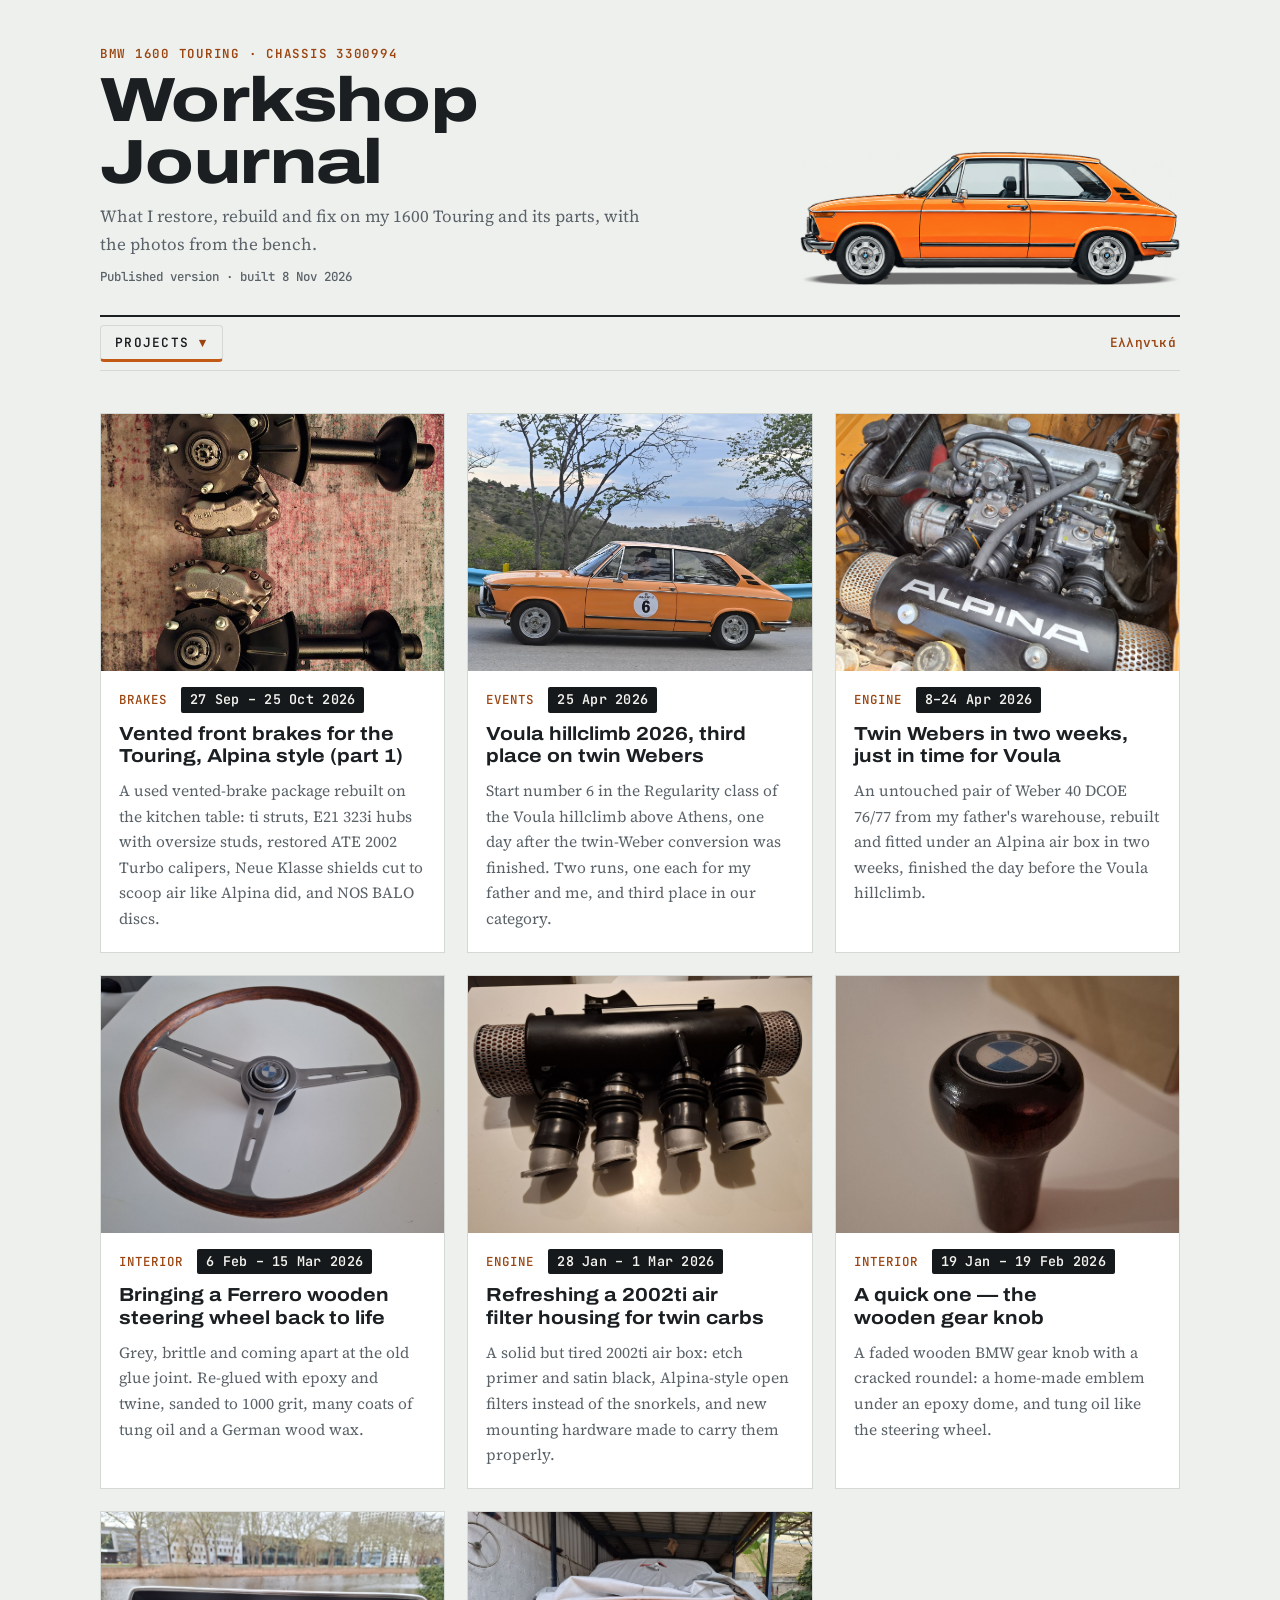
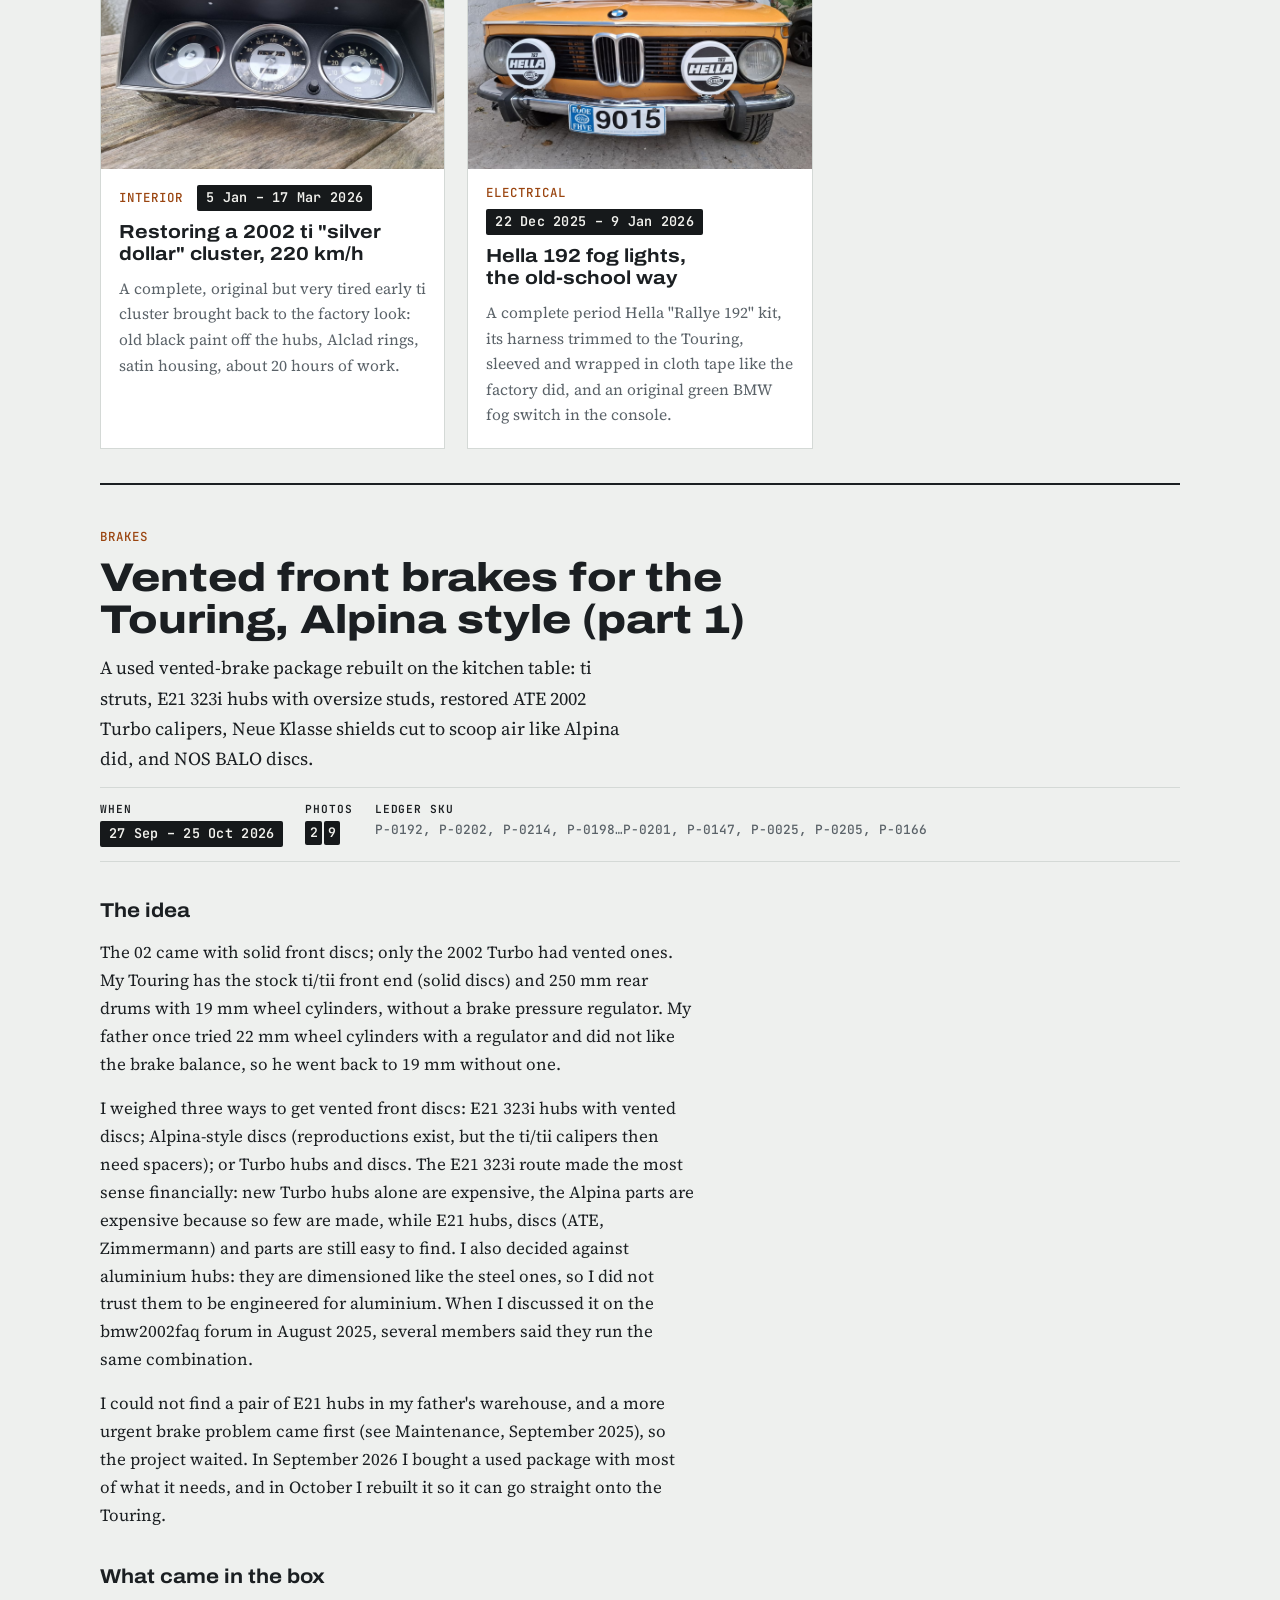
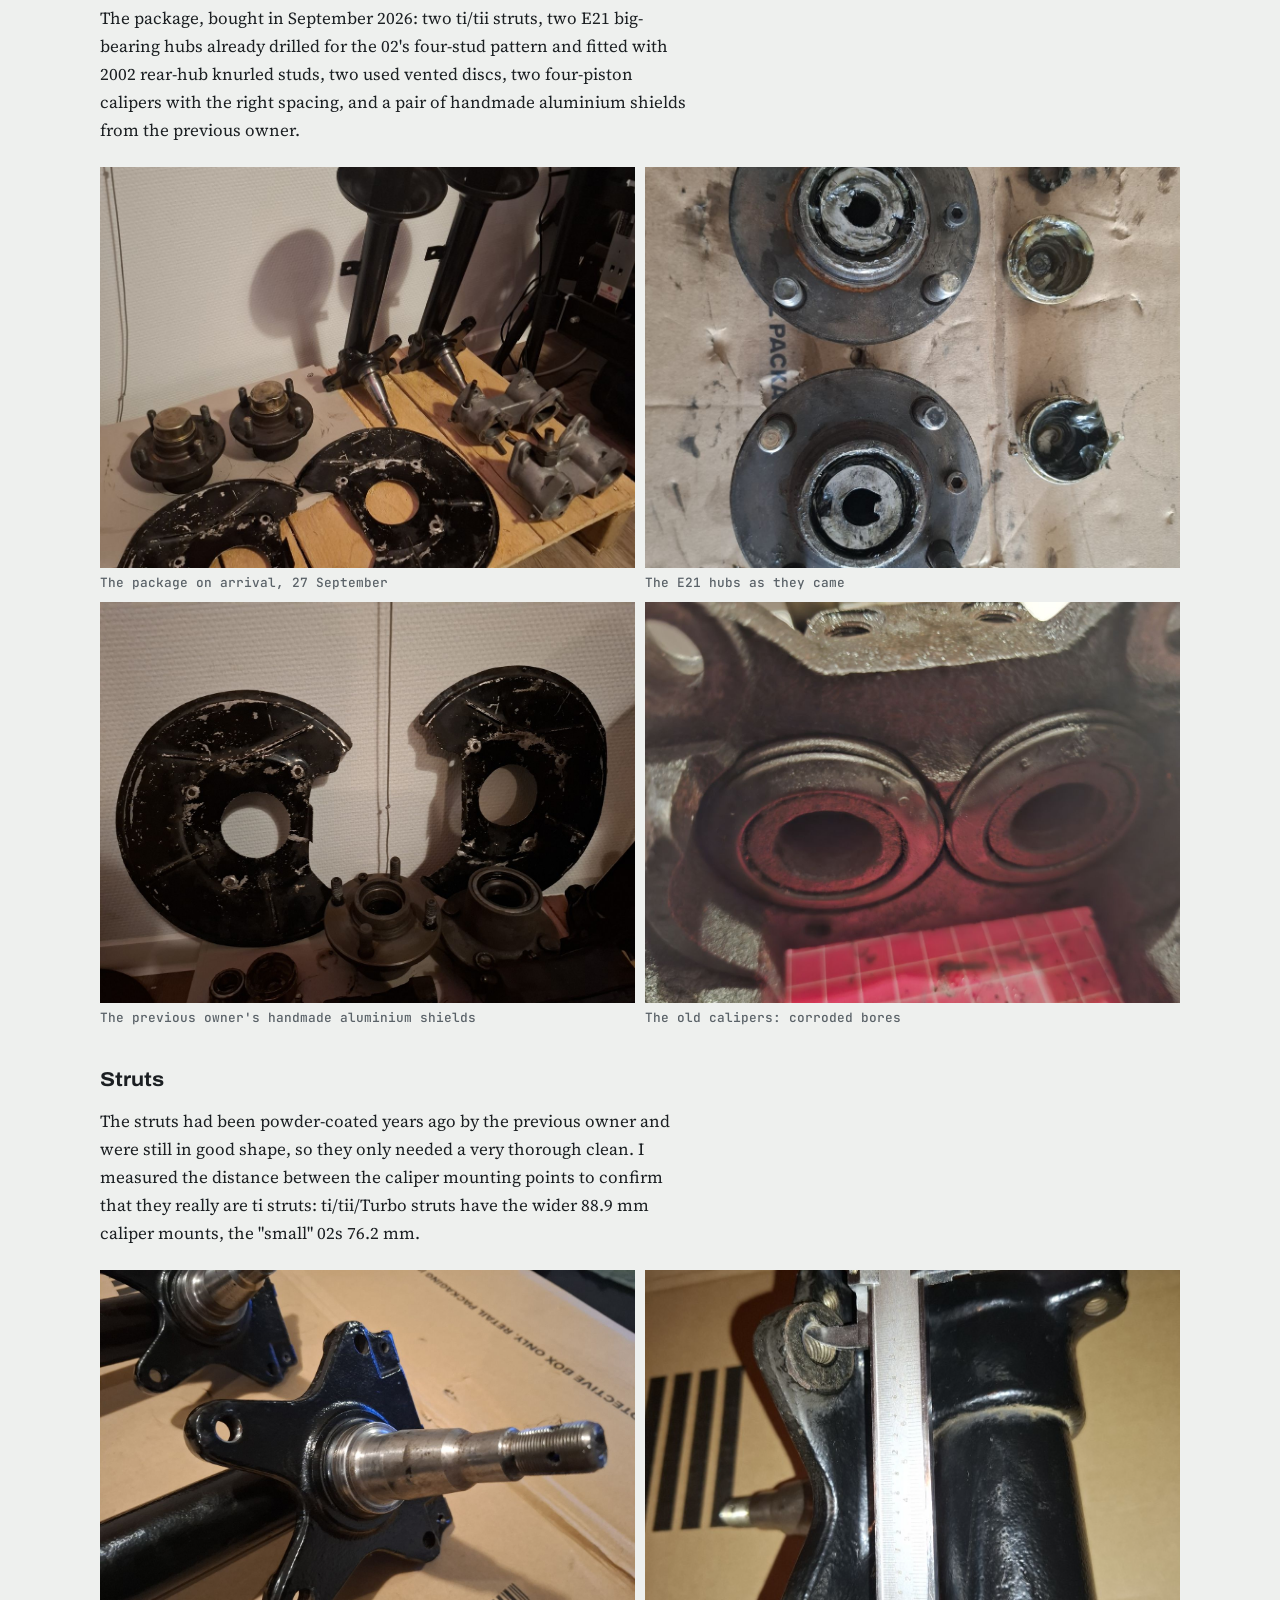
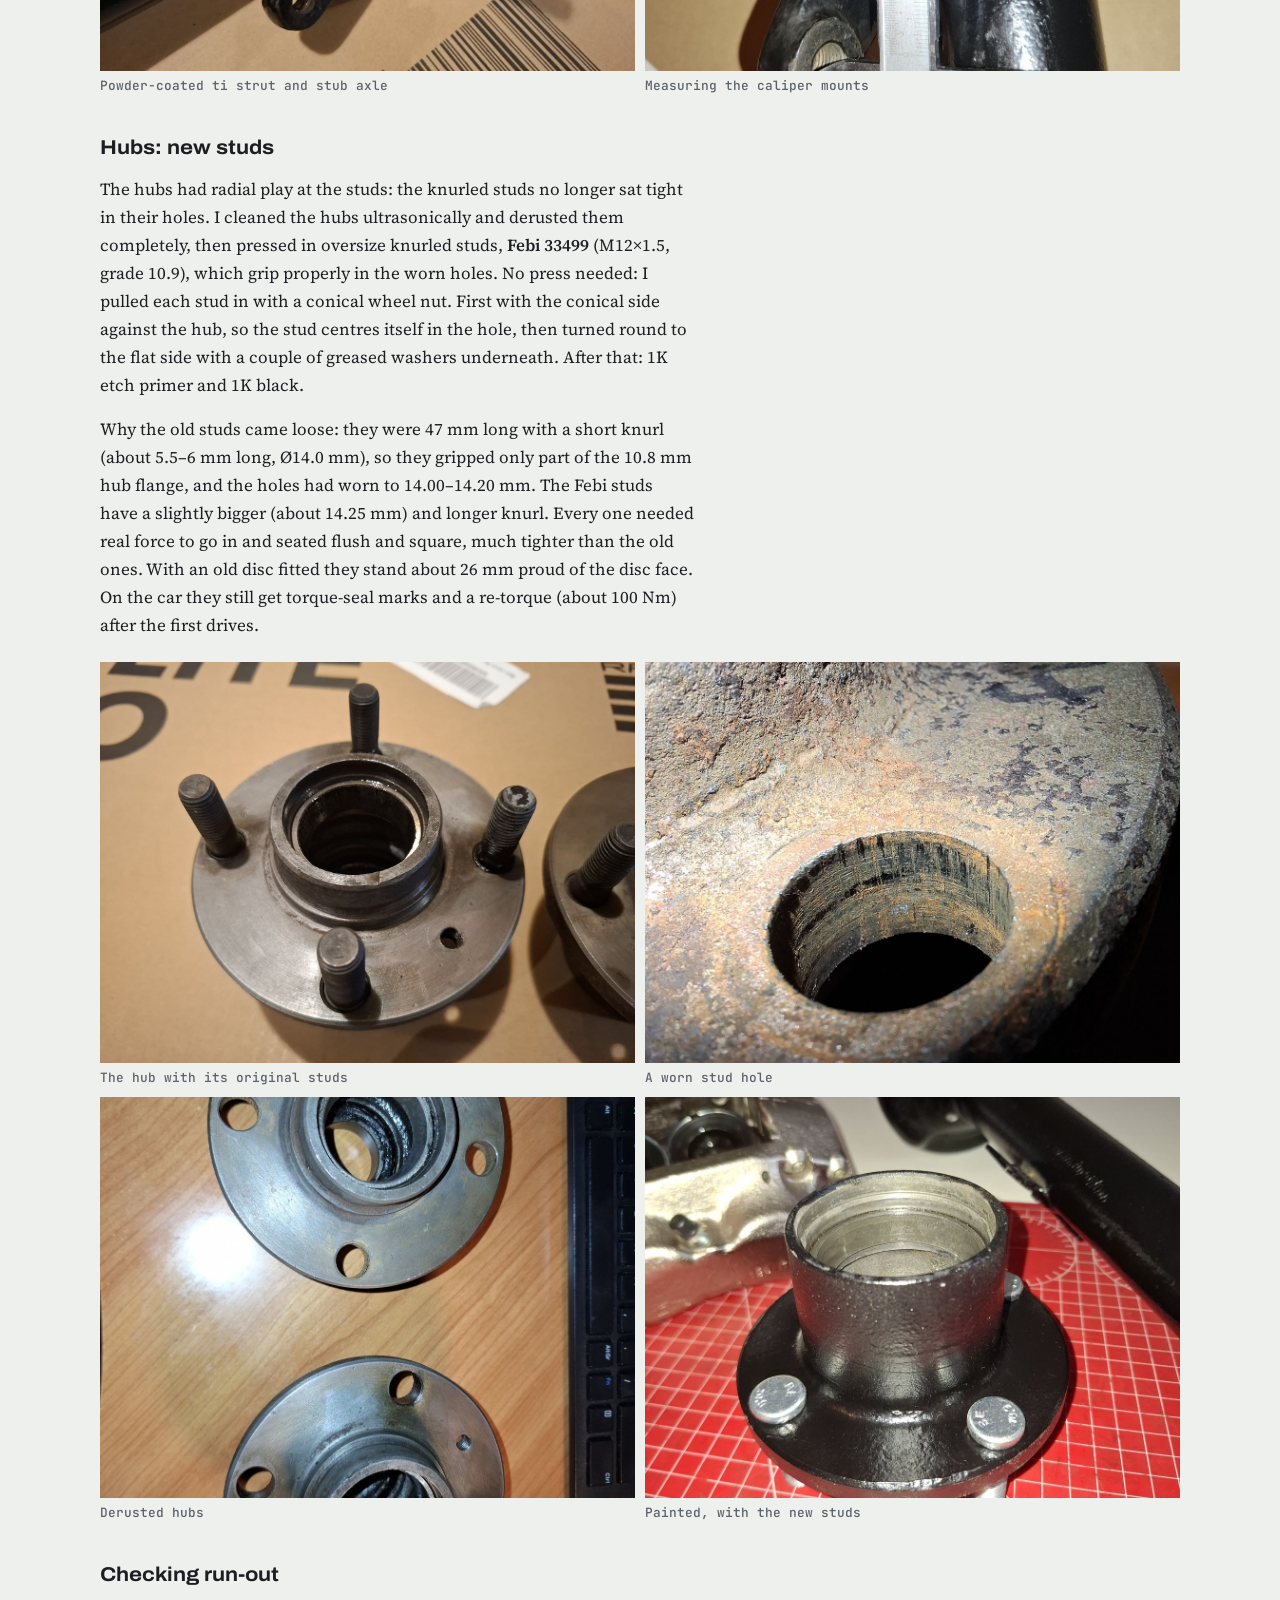
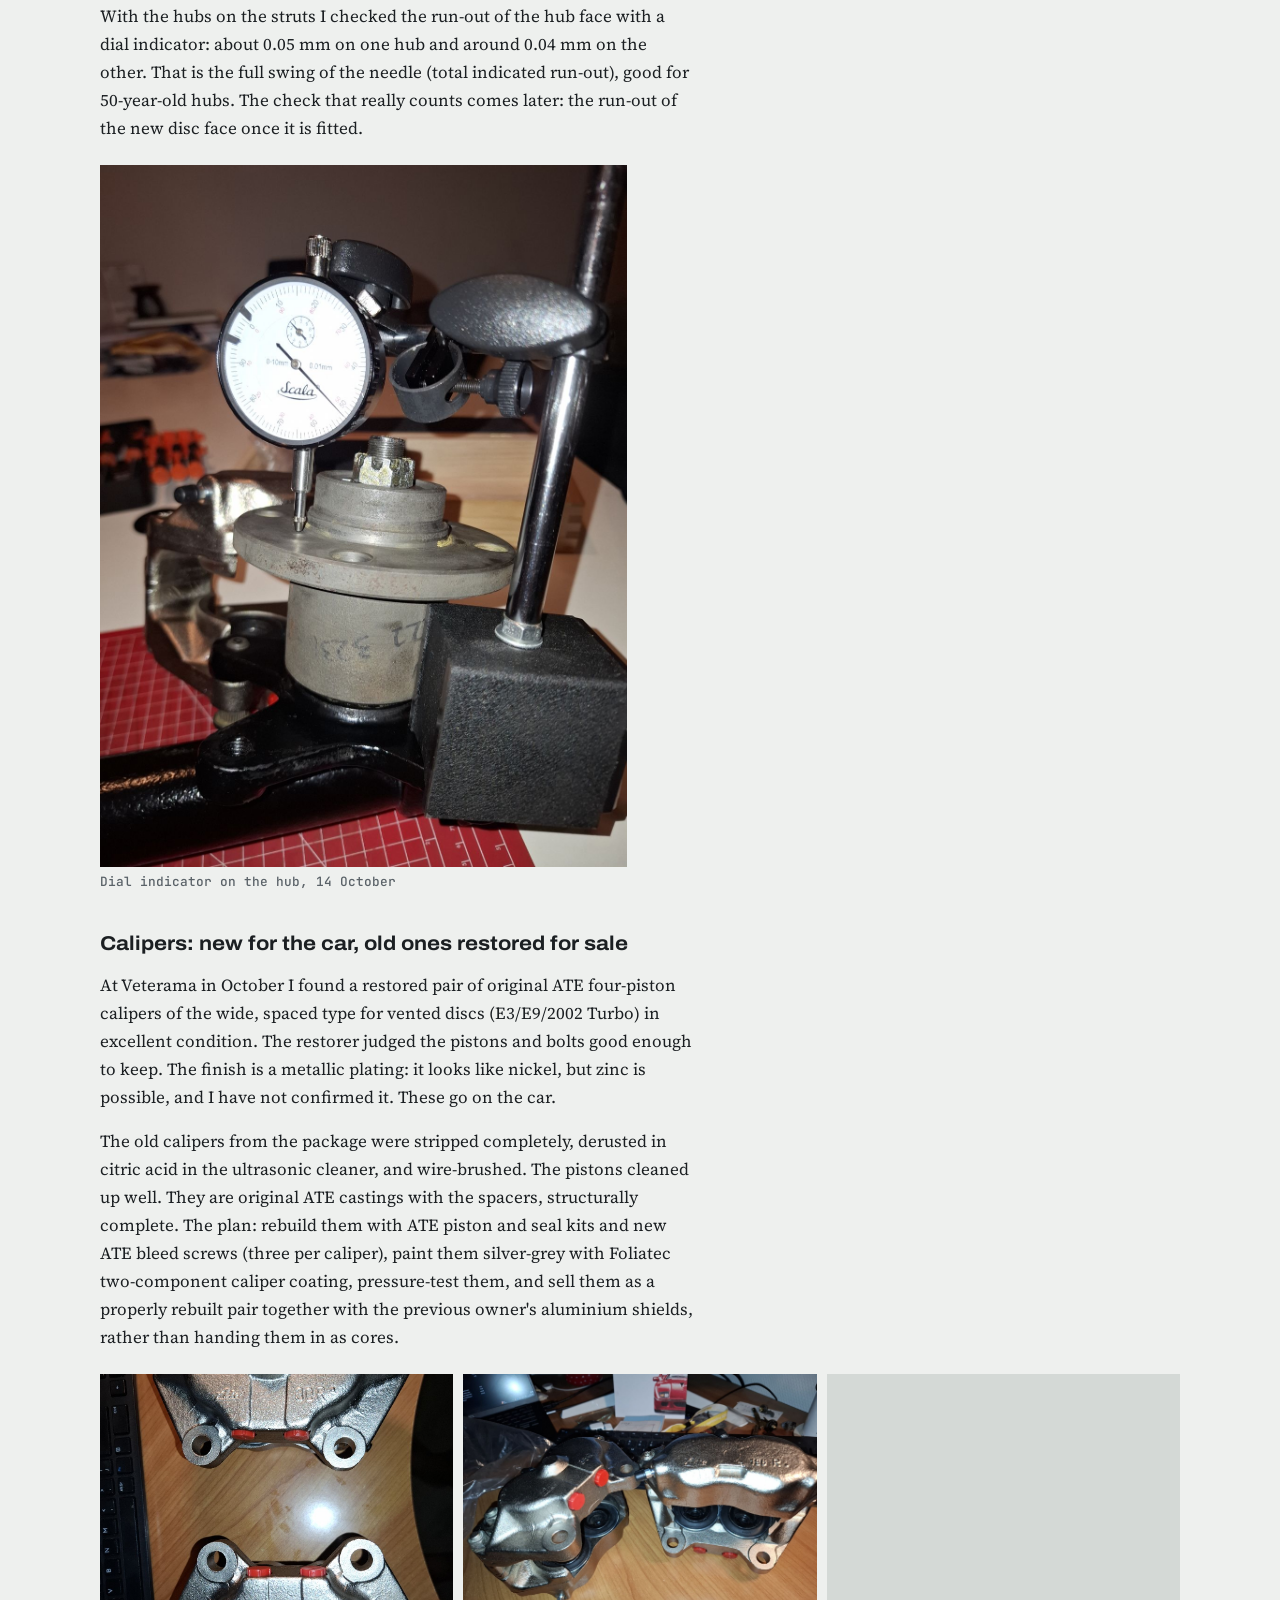
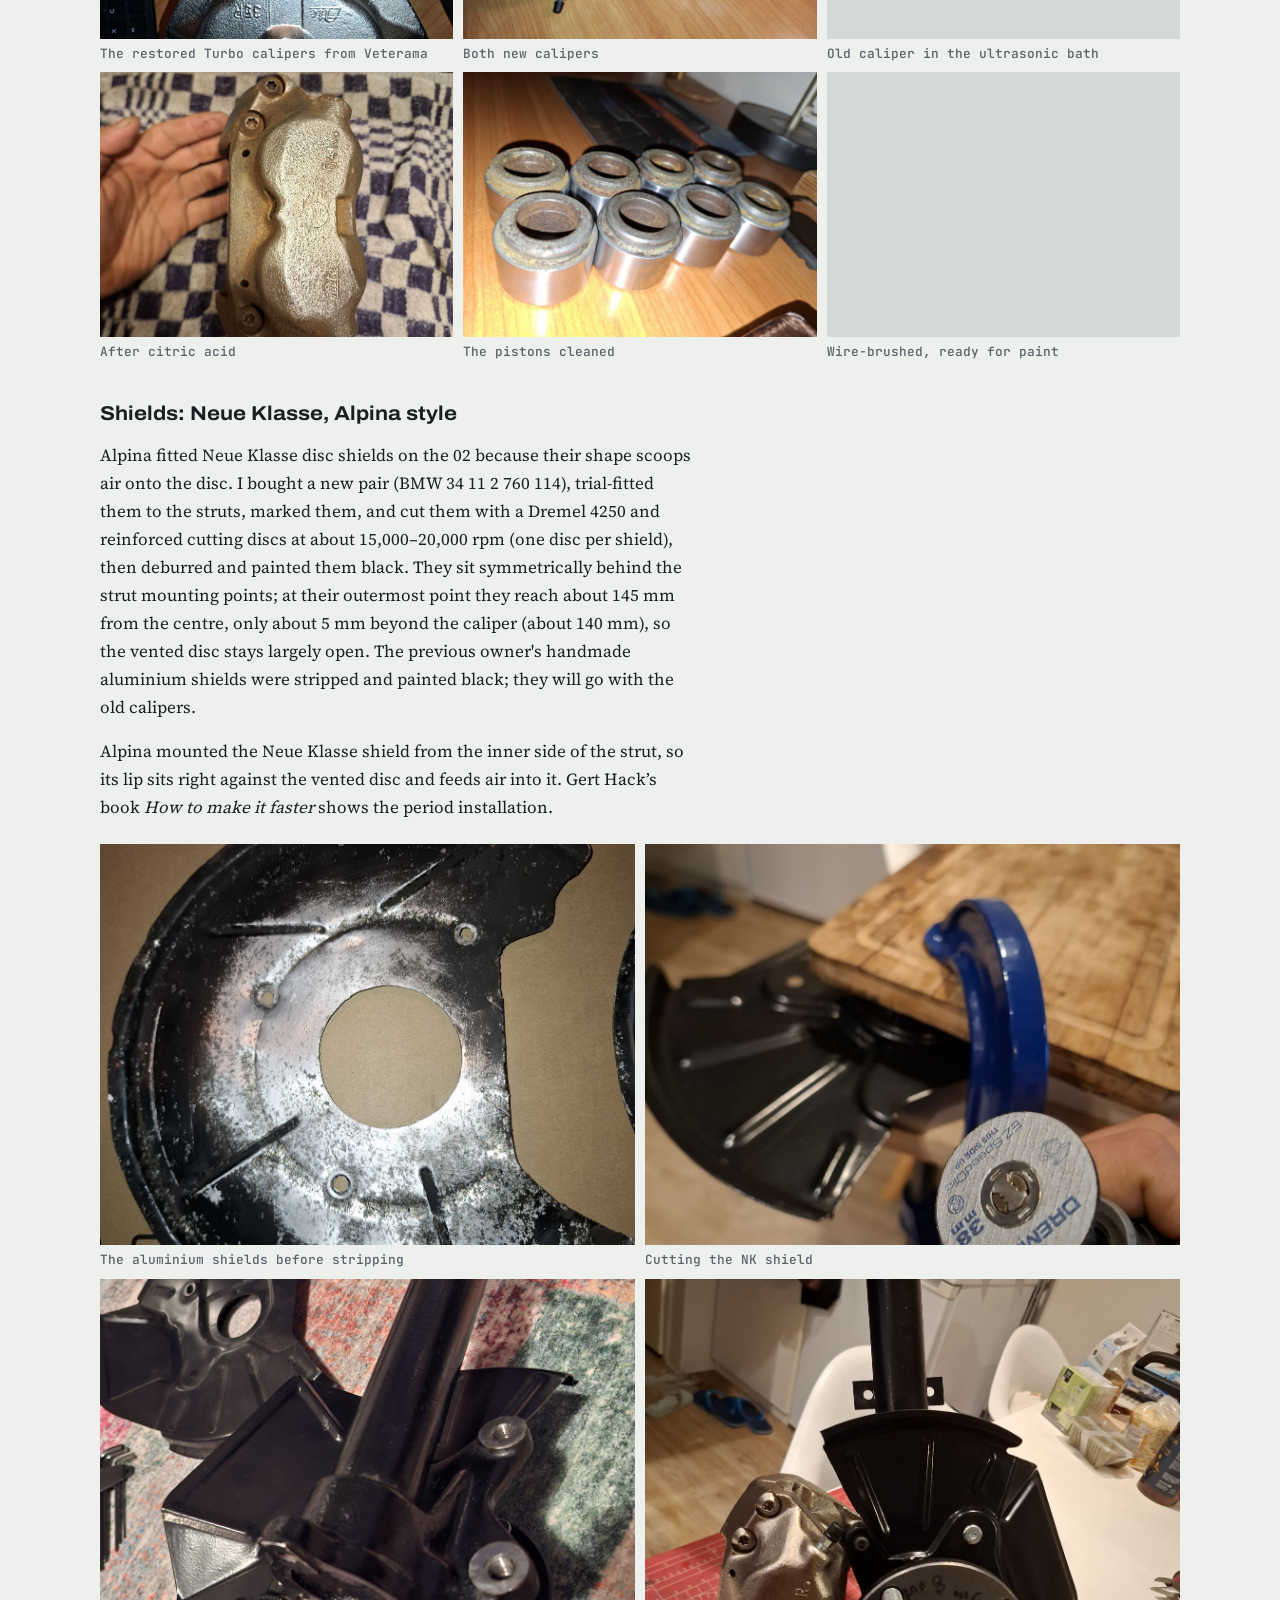
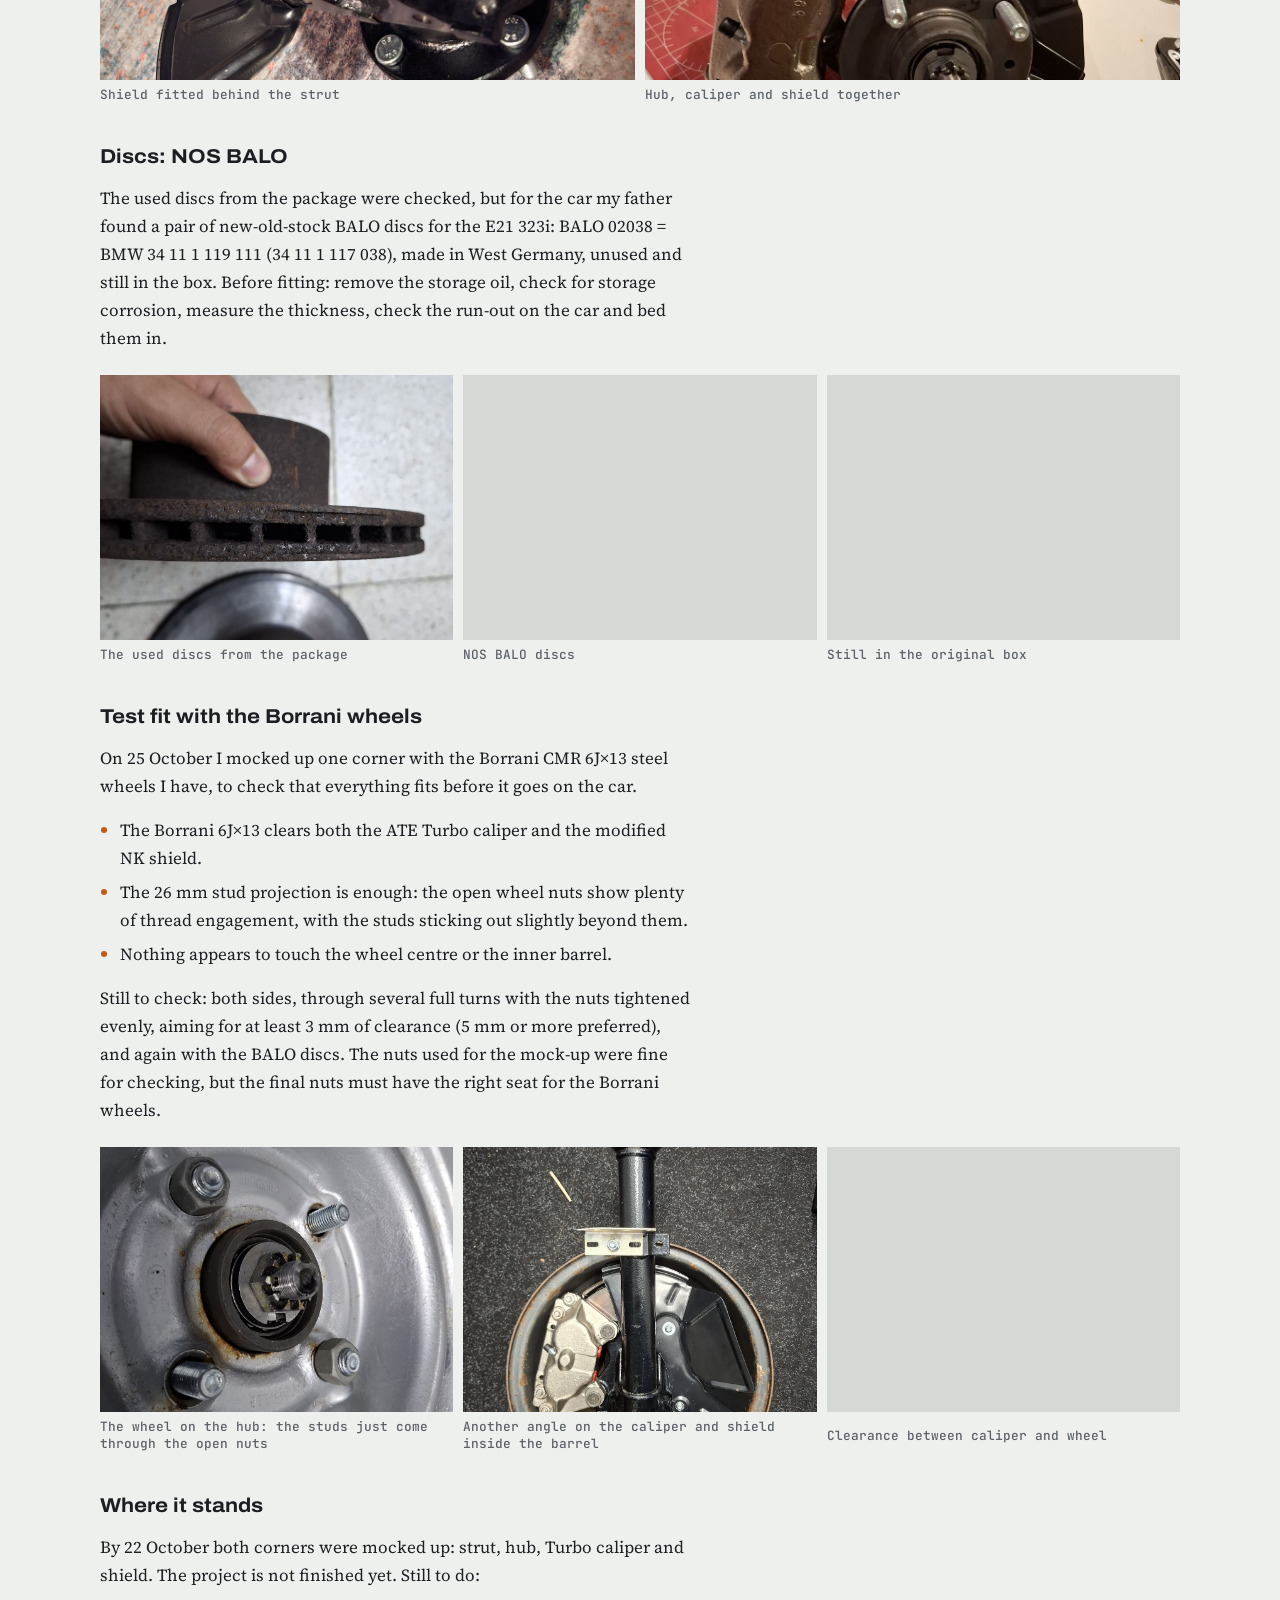
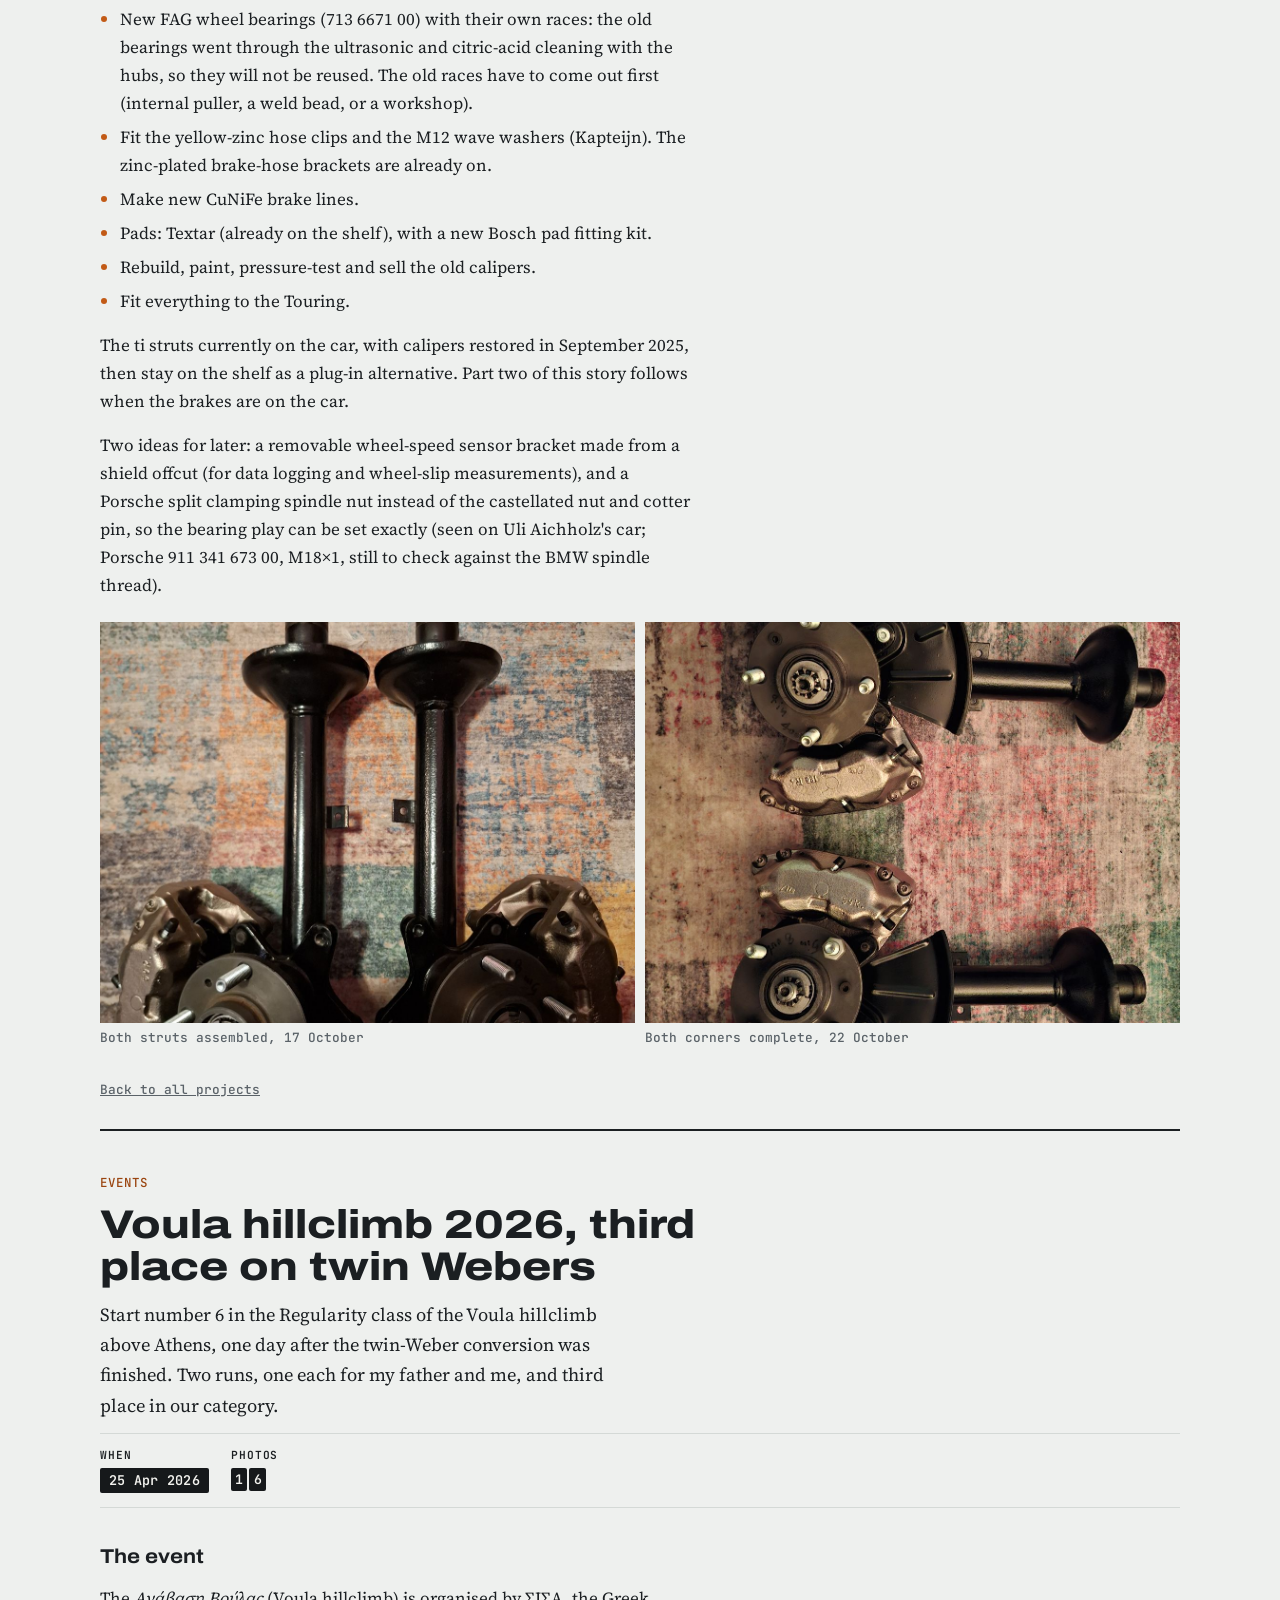
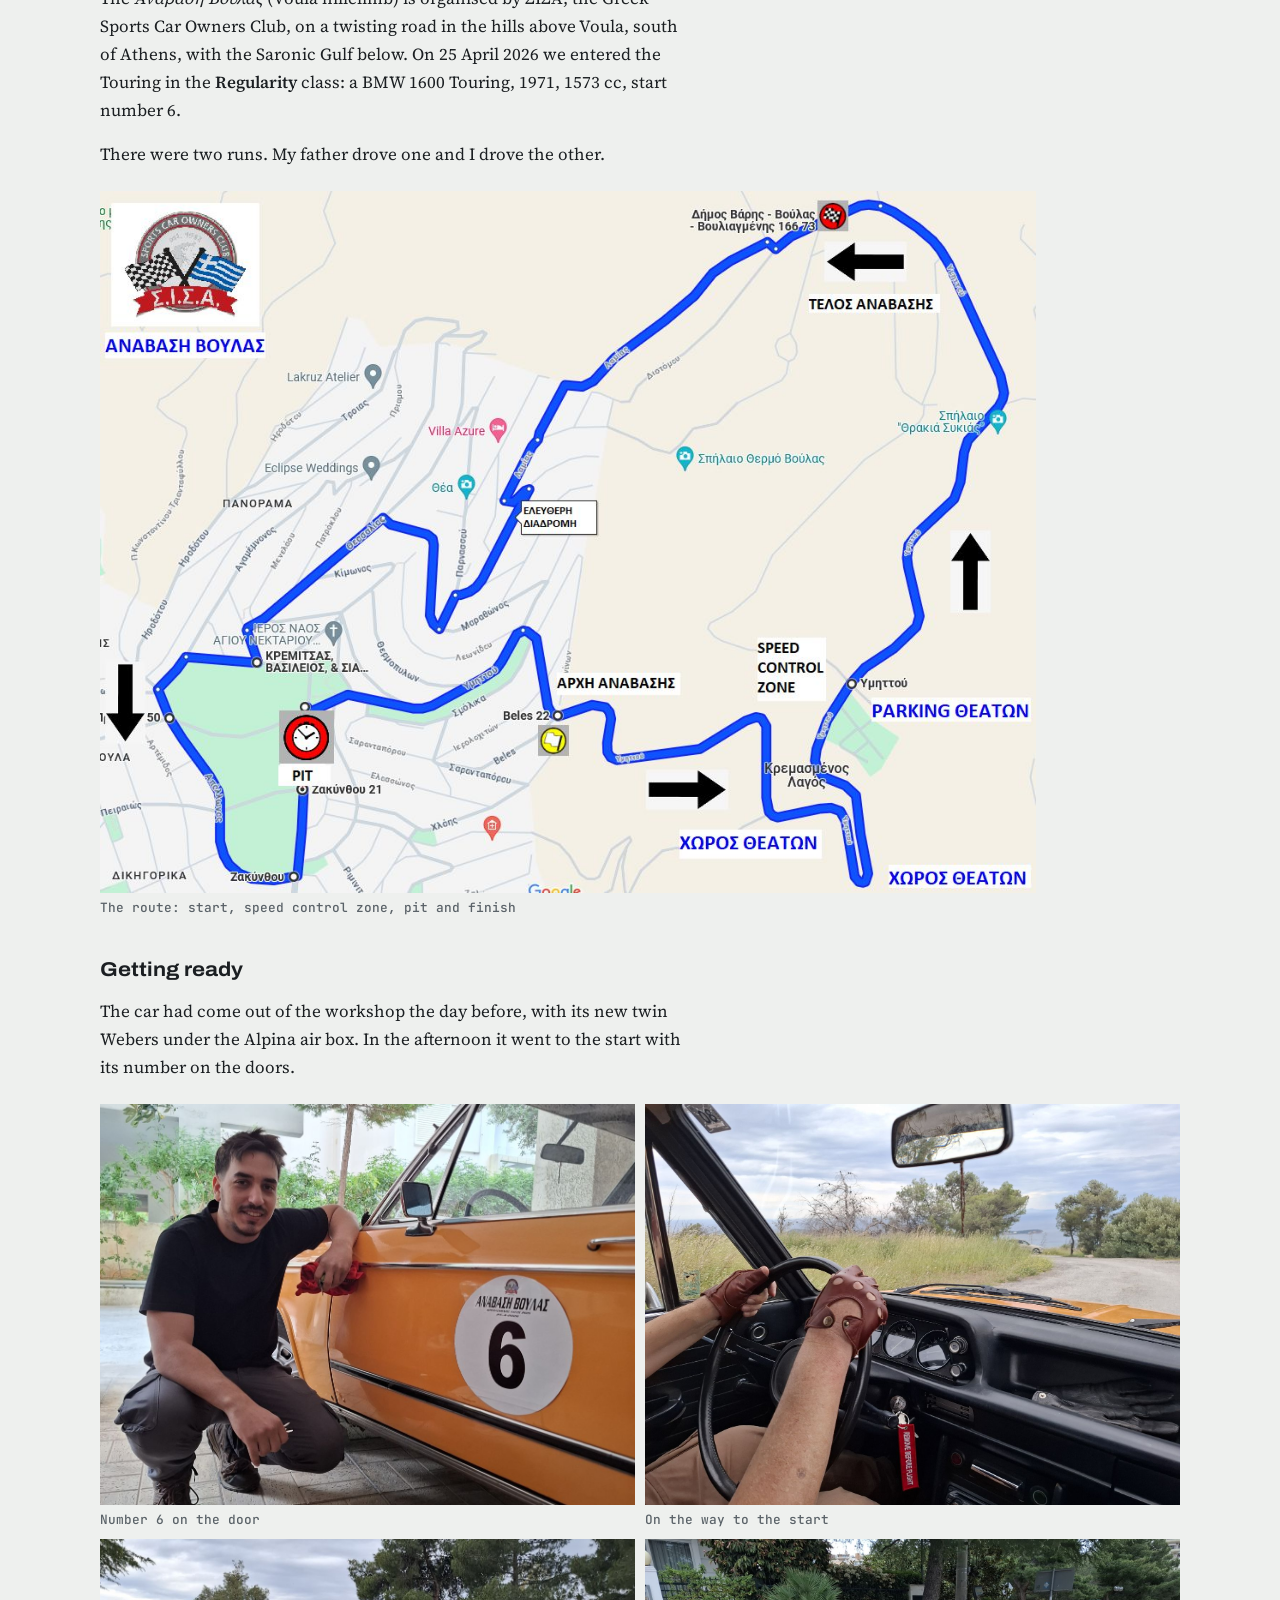
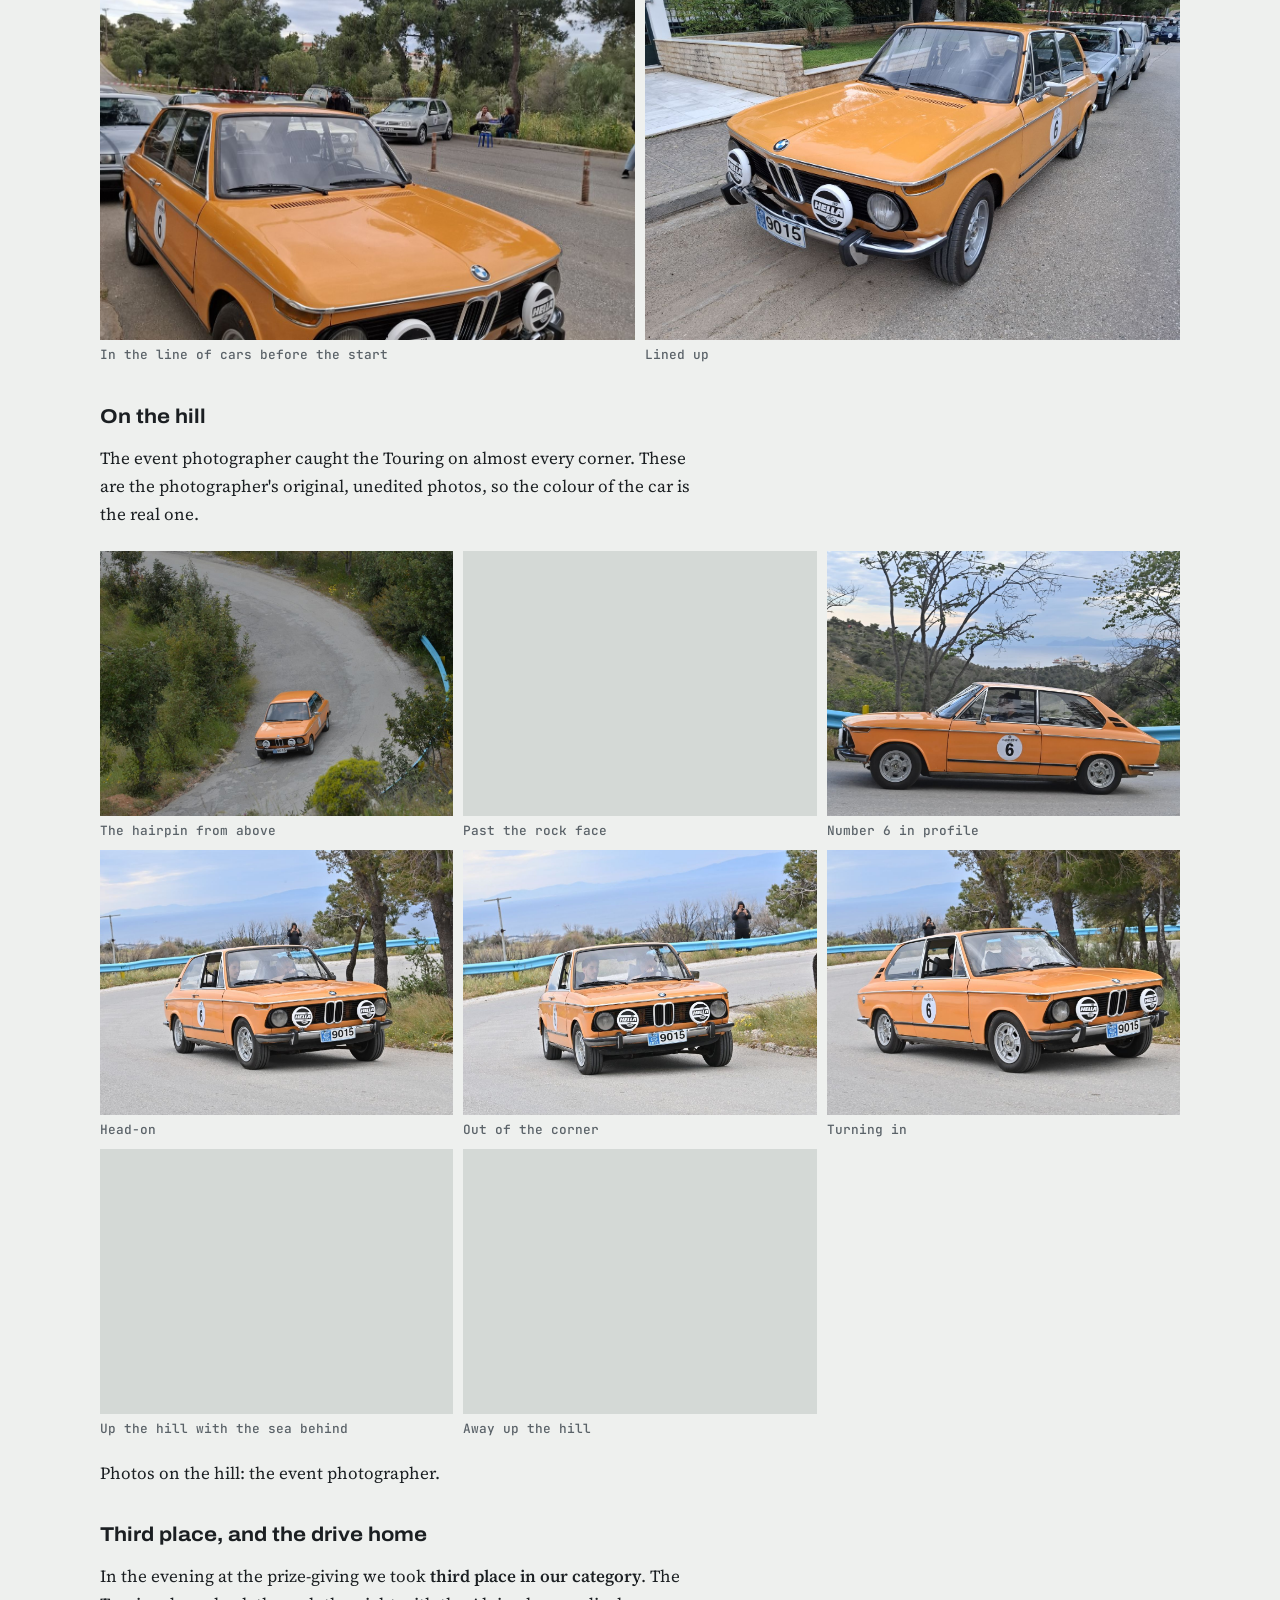
==== commit 2d477cf5: "Hella 192, Ferrero, air box and Weber posts updated from the project reports Co-Authored-By: Claude " ====
--- a/index.html
+++ b/index.html
@@ -173,7 +173,7 @@
 <p class="lede">What I restore, rebuild and fix on my 1600 Touring and its parts, with the photos from the bench.</p>
 <div class="meta">Published version · built 8 Nov 2026</div></div><a class="logo" href="#car" aria-label="The car"><img src="logo.png" alt="BMW 1600 Touring, side view" width="900" height="315"></a></header>
 <nav class="tabs" aria-label="Sections"><div class="menu"><button type="button" class="menu-btn" aria-expanded="false" aria-controls="menu-list"><span class="cur">Projects</span><span class="chev" aria-hidden="true">▾</span></button><div class="menu-list" id="menu-list" hidden><a href="#projects">Projects<span class="n">8</span></a><a href="#maintenance">Maintenance<span class="n">25</span></a><a href="#notes">Tech notes<span class="n">19</span></a><a href="#car">The car</a><a class="lab" href="lab/index.html">Suspension lab</a></div></div><a class="lang" href="el.html" hreflang="el" lang="el">Ελληνικά</a></nav>
-<section class="tab" id="tab-projects" aria-label="Projects"><section class="overview" aria-label="Projects"><a class="card" href="#2026-10-vented-brake-upgrade"><img src="img/2026-10-vented-brake-upgrade/20261022_232558.jpg" alt="" loading="lazy"><div class="card-body"><div class="meta"><span class="tag">Brakes</span><span class="date">27 Sep – 25 Oct 2026</span></div><h3 class="card-title">Vented front brakes for the Touring, Alpina style (part 1)</h3><p>A used vented-brake package rebuilt on the kitchen table: ti struts, E21 323i hubs with oversize studs, restored ATE 2002 Turbo calipers, Neue Klasse shields cut to scoop air like Alpina did, and NOS BALO discs.</p></div></a><a class="card" href="#2026-04-25-voula-hillclimb"><img src="img/2026-04-25-voula-hillclimb/IMG-80cb3cb9e733a1cfafe95fe94d98b40c-V.jpg" alt="" loading="lazy"><div class="card-body"><div class="meta"><span class="tag">Events</span><span class="date">25 Apr 2026</span></div><h3 class="card-title">Voula hillclimb 2026, third place on twin Webers</h3><p>Start number 6 in the Regularity class of the Voula hillclimb above Athens, one day after the twin-Weber conversion was finished. Two runs, one each for my father and me, and third place in our category.</p></div></a><a class="card" href="#2026-04-twin-weber-conversion"><img src="img/2026-04-twin-weber-conversion/20260424_153910.jpg" alt="" loading="lazy"><div class="card-body"><div class="meta"><span class="tag">Engine</span><span class="date">8–24 Apr 2026</span></div><h3 class="card-title">Twin Webers in two weeks, just in time for Voula</h3><p>An untouched pair of Weber 40 DCOE 76/77 from my father's warehouse, rebuilt and fitted under an Alpina air box in two weeks, finished the day before the Voula hillclimb.</p></div></a><a class="card" href="#2026-02-ferrero-steering-wheel"><img src="img/2026-02-ferrero-steering-wheel/20260304_105737.jpg" alt="" loading="lazy"><div class="card-body"><div class="meta"><span class="tag">Interior</span><span class="date">6 Feb – 15 Mar 2026</span></div><h3 class="card-title">Bringing a Ferrero wooden steering wheel back to life</h3><p>Grey, brittle and coming apart at the old glue joint. Re-glued with epoxy and twine, sanded to 1000 grit, many coats of tung oil and a German wood wax.</p></div></a><a class="card" href="#2026-02-ti-air-filter-housing"><img src="img/2026-02-ti-air-filter-housing/20260301_193711.jpg" alt="" loading="lazy"><div class="card-body"><div class="meta"><span class="tag">Engine</span><span class="date">28 Jan – 1 Mar 2026</span></div><h3 class="card-title">Refreshing a 2002ti air filter housing for twin carbs</h3><p>A solid but tired 2002ti air box: etch primer and satin black, Alpina-style open filters instead of the snorkels, and new mounting hardware made to carry them properly.</p></div></a><a class="card" href="#2026-02-wooden-gear-knob"><img src="img/2026-02-wooden-gear-knob/20260218_225022.jpg" alt="" loading="lazy"><div class="card-body"><div class="meta"><span class="tag">Interior</span><span class="date">19 Jan – 19 Feb 2026</span></div><h3 class="card-title">A quick one — the wooden gear knob</h3><p>A faded wooden BMW gear knob with a cracked roundel: a home-made emblem under an epoxy dome, and tung oil like the steering wheel.</p></div></a><a class="card" href="#2026-02-silver-dollar-cluster"><img src="img/2026-02-silver-dollar-cluster/20260215_134944.jpg" alt="" loading="lazy"><div class="card-body"><div class="meta"><span class="tag">Interior</span><span class="date">5 Jan – 17 Mar 2026</span></div><h3 class="card-title">Restoring a 2002 ti "silver dollar" cluster, 220 km/h</h3><p>A complete, original but very tired early ti cluster brought back to the factory look: old black paint off the hubs, Alclad rings, satin housing, about 20 hours of work.</p></div></a><a class="card" href="#2025-12-hella-192-fog-lights"><img src="img/2025-12-hella-192-fog-lights/20251228_180946.jpg" alt="" loading="lazy"><div class="card-body"><div class="meta"><span class="tag">Electrical</span><span class="date">22–30 Dec 2025</span></div><h3 class="card-title">Hella 192 fog lights, with wiring I made myself</h3><p>A pair of period Hella 192 fog lamps, a harness made from scratch with its own relay and fuse, and an original green fog-light switch in the dash to run them.</p></div></a></section><article id="2026-10-vented-brake-upgrade"><header><div class="meta"><span class="tag">Brakes</span></div><h2>Vented front brakes for the Touring, Alpina style (part 1)</h2><p class="summary">A used vented-brake package rebuilt on the kitchen table: ti struts, E21 323i hubs with oversize studs, restored ATE 2002 Turbo calipers, Neue Klasse shields cut to scoop air like Alpina did, and NOS BALO discs.</p><div class="facts"><div><b>When</b><span class="date">27 Sep – 25 Oct 2026</span></div><div><b>Photos</b><span class="drums"><span class="d">2</span><span class="d">9</span></span></div><div><b>Ledger SKU</b>P-0192, P-0202, P-0214, P-0198…P-0201, P-0147, P-0025, P-0205, P-0166</div></div></header><div class="story"><h3>The idea</h3>
+<section class="tab" id="tab-projects" aria-label="Projects"><section class="overview" aria-label="Projects"><a class="card" href="#2026-10-vented-brake-upgrade"><img src="img/2026-10-vented-brake-upgrade/20261022_232558.jpg" alt="" loading="lazy"><div class="card-body"><div class="meta"><span class="tag">Brakes</span><span class="date">27 Sep – 25 Oct 2026</span></div><h3 class="card-title">Vented front brakes for the Touring, Alpina style (part 1)</h3><p>A used vented-brake package rebuilt on the kitchen table: ti struts, E21 323i hubs with oversize studs, restored ATE 2002 Turbo calipers, Neue Klasse shields cut to scoop air like Alpina did, and NOS BALO discs.</p></div></a><a class="card" href="#2026-04-25-voula-hillclimb"><img src="img/2026-04-25-voula-hillclimb/IMG-80cb3cb9e733a1cfafe95fe94d98b40c-V.jpg" alt="" loading="lazy"><div class="card-body"><div class="meta"><span class="tag">Events</span><span class="date">25 Apr 2026</span></div><h3 class="card-title">Voula hillclimb 2026, third place on twin Webers</h3><p>Start number 6 in the Regularity class of the Voula hillclimb above Athens, one day after the twin-Weber conversion was finished. Two runs, one each for my father and me, and third place in our category.</p></div></a><a class="card" href="#2026-04-twin-weber-conversion"><img src="img/2026-04-twin-weber-conversion/20260424_153910.jpg" alt="" loading="lazy"><div class="card-body"><div class="meta"><span class="tag">Engine</span><span class="date">8–24 Apr 2026</span></div><h3 class="card-title">Twin Webers in two weeks, just in time for Voula</h3><p>An untouched pair of Weber 40 DCOE 76/77 from my father's warehouse, rebuilt and fitted under an Alpina air box in two weeks, finished the day before the Voula hillclimb.</p></div></a><a class="card" href="#2026-02-ferrero-steering-wheel"><img src="img/2026-02-ferrero-steering-wheel/20260304_105737.jpg" alt="" loading="lazy"><div class="card-body"><div class="meta"><span class="tag">Interior</span><span class="date">6 Feb – 15 Mar 2026</span></div><h3 class="card-title">Bringing a Ferrero wooden steering wheel back to life</h3><p>Grey, brittle and coming apart at the old glue joint. Re-glued with epoxy and twine, sanded to 1000 grit, many coats of tung oil and a German wood wax.</p></div></a><a class="card" href="#2026-02-ti-air-filter-housing"><img src="img/2026-02-ti-air-filter-housing/20260301_193711.jpg" alt="" loading="lazy"><div class="card-body"><div class="meta"><span class="tag">Engine</span><span class="date">28 Jan – 1 Mar 2026</span></div><h3 class="card-title">Refreshing a 2002ti air filter housing for twin carbs</h3><p>A solid but tired 2002ti air box: etch primer and satin black, Alpina-style open filters instead of the snorkels, and new mounting hardware made to carry them properly.</p></div></a><a class="card" href="#2026-02-wooden-gear-knob"><img src="img/2026-02-wooden-gear-knob/20260218_225022.jpg" alt="" loading="lazy"><div class="card-body"><div class="meta"><span class="tag">Interior</span><span class="date">19 Jan – 19 Feb 2026</span></div><h3 class="card-title">A quick one — the wooden gear knob</h3><p>A faded wooden BMW gear knob with a cracked roundel: a home-made emblem under an epoxy dome, and tung oil like the steering wheel.</p></div></a><a class="card" href="#2026-02-silver-dollar-cluster"><img src="img/2026-02-silver-dollar-cluster/20260215_134944.jpg" alt="" loading="lazy"><div class="card-body"><div class="meta"><span class="tag">Interior</span><span class="date">5 Jan – 17 Mar 2026</span></div><h3 class="card-title">Restoring a 2002 ti "silver dollar" cluster, 220 km/h</h3><p>A complete, original but very tired early ti cluster brought back to the factory look: old black paint off the hubs, Alclad rings, satin housing, about 20 hours of work.</p></div></a><a class="card" href="#2025-12-hella-192-fog-lights"><img src="img/2025-12-hella-192-fog-lights/20260109_155322.jpg" alt="" loading="lazy"><div class="card-body"><div class="meta"><span class="tag">Electrical</span><span class="date">22 Dec 2025 – 9 Jan 2026</span></div><h3 class="card-title">Hella 192 fog lights, the old-school way</h3><p>A complete period Hella "Rallye 192" kit, its harness trimmed to the Touring, sleeved and wrapped in cloth tape like the factory did, and an original green BMW fog switch in the console.</p></div></a></section><article id="2026-10-vented-brake-upgrade"><header><div class="meta"><span class="tag">Brakes</span></div><h2>Vented front brakes for the Touring, Alpina style (part 1)</h2><p class="summary">A used vented-brake package rebuilt on the kitchen table: ti struts, E21 323i hubs with oversize studs, restored ATE 2002 Turbo calipers, Neue Klasse shields cut to scoop air like Alpina did, and NOS BALO discs.</p><div class="facts"><div><b>When</b><span class="date">27 Sep – 25 Oct 2026</span></div><div><b>Photos</b><span class="drums"><span class="d">2</span><span class="d">9</span></span></div><div><b>Ledger SKU</b>P-0192, P-0202, P-0214, P-0198…P-0201, P-0147, P-0025, P-0205, P-0166</div></div></header><div class="story"><h3>The idea</h3>
 <p>The 02 came with solid front discs; only the 2002 Turbo had vented ones. My Touring has the stock ti/tii front end (solid discs) and 250 mm rear drums with 19 mm wheel cylinders, without a brake pressure regulator. My father once tried 22 mm wheel cylinders with a regulator and did not like the brake balance, so he went back to 19 mm without one.</p>
 <p>I weighed three ways to get vented front discs: E21 323i hubs with vented discs; Alpina-style discs (reproductions exist, but the ti/tii calipers then need spacers); or Turbo hubs and discs. The E21 323i route made the most sense financially: new Turbo hubs alone are expensive, the Alpina parts are expensive because so few are made, while E21 hubs, discs (ATE, Zimmermann) and parts are still easy to find. I also decided against aluminium hubs: they are dimensioned like the steel ones, so I did not trust them to be engineered for aluminium. When I discussed it on the bmw2002faq forum in August 2025, several members said they run the same combination.</p>
 <p>I could not find a pair of E21 hubs in my father's warehouse, and a more urgent brake problem came first (see Maintenance, September 2025), so the project waited. In September 2026 I bought a used package with most of what it needs, and in October I rebuilt it so it can go straight onto the Touring.</p>
@@ -227,12 +227,12 @@
 <div class="gallery trio"><figure><img src="img/2026-04-25-voula-hillclimb/NK4_9191.jpg" alt="Third place: my father and me at the prize-giving (event photographer)" loading="lazy" decoding="async"><figcaption>Third place: my father and me at the prize-giving (event photographer)</figcaption></figure><figure><img src="img/2026-04-25-voula-hillclimb/20260425_211029.jpg" alt="With the trophies" loading="lazy" decoding="async"><figcaption>With the trophies</figcaption></figure><figure><img src="img/2026-04-25-voula-hillclimb/20260425_214956.jpg" alt="The engine bay after the event" loading="lazy" decoding="async"><figcaption>The engine bay after the event</figcaption></figure></div></div><p class="top"><a href="#projects">Back to all projects</a></p></article><article id="2026-04-twin-weber-conversion"><header><div class="meta"><span class="tag">Engine</span></div><h2>Twin Webers in two weeks, just in time for Voula</h2><p class="summary">An untouched pair of Weber 40 DCOE 76/77 from my father's warehouse, rebuilt and fitted under an Alpina air box in two weeks, finished the day before the Voula hillclimb.</p><div class="facts"><div><b>When</b><span class="date">8–24 Apr 2026</span></div><div><b>Photos</b><span class="drums"><span class="d">2</span><span class="d">8</span></span></div><div><b>Ledger SKU</b>P-0216, P-0215, P-0217, P-0219, P-0165, P-0096…P-0103, P-0106, P-0107</div></div></header><div class="story"><h3>The deadline</h3>
 <p>The Voula hillclimb was on 25 April 2026, and I wanted the Touring there on twin side-draught Webers instead of the original single Solex carb of a 2002 2.0. That left about two weeks, and it turned out to be a hell of a job. I did it together with my father, in his yard in Athens.</p>
 <h3>The carbs</h3>
-<p>The carbs are an original, untouched pair of <strong>Weber 40 DCOE 76/77</strong> that turned up in my father's warehouse. They cost nothing, but they needed a full rebuild before they could go anywhere near the engine.</p>
+<p>The carbs are an original, untouched pair of <strong>Weber 40 DCOE 76/77</strong> that turned up in my father's warehouse. They had sat dry under a shelf for 35 to 40 years; my father had forgotten they existed, and I found them by chance. They cost nothing, but they needed a full rebuild before they could go anywhere near the engine.</p>
 <div class="gallery pair"><figure><img src="img/2026-04-twin-weber-conversion/20260408_212217.jpg" alt="The Webers as they came out of storage" loading="lazy" decoding="async"><figcaption>The Webers as they came out of storage</figcaption></figure><figure><img src="img/2026-04-twin-weber-conversion/20260409_002429.jpg" alt="Intake boots" loading="lazy" decoding="async"><figcaption>Intake boots</figcaption></figure></div>
 <h3>Rebuilding them</h3>
 <p>I stripped both carbs completely and cleaned every part thoroughly. Every jet, emulsion tube and small part went into its own cup so nothing got mixed up between the two carbs. They went back together with new gasket sets. The spindle bearings were in excellent condition, so I left them in.</p>
 <div class="gallery trio"><figure><img src="img/2026-04-twin-weber-conversion/20260409_181958.jpg" alt="Top cover off" loading="lazy" decoding="async"><figcaption>Top cover off</figcaption></figure><figure><img src="img/2026-04-twin-weber-conversion/20260410_182812.jpg" alt="The pair cleaned, 10 April" loading="lazy" decoding="async"><figcaption>The pair cleaned, 10 April</figcaption></figure><figure><img src="img/2026-04-twin-weber-conversion/20260411_172318.jpg" alt="Jets and small parts sorted in cups" loading="lazy" decoding="async"><figcaption>Jets and small parts sorted in cups</figcaption></figure><figure><img src="img/2026-04-twin-weber-conversion/20260413_125809.jpg" alt="An emulsion tube" loading="lazy" decoding="async"><figcaption>An emulsion tube</figcaption></figure><figure><img src="img/2026-04-twin-weber-conversion/20260413_213119.jpg" alt="Working on the carbs at the desk, 13 April" loading="lazy" decoding="async"><figcaption>Working on the carbs at the desk, 13 April</figcaption></figure><figure><img src="img/2026-04-twin-weber-conversion/20260413_213642.jpg" alt="A rebuilt carb" loading="lazy" decoding="async"><figcaption>A rebuilt carb</figcaption></figure></div>
-<p>The jetting is the factory setting for the 40 DCOE 76/77 (from the Weber application table for the Alfa Romeo 2000, a 1962 cc four-cylinder like the M10): choke 32, auxiliary venturi 4.5, main jet 135, air corrector 210, emulsion tube F34, idle jet 55 F17, starter 85 F9, pump jet 35, needle valve 150.</p>
+<p>The jetting is the factory setting for the 40 DCOE 76/77 (from the Weber application table, where the 76/77 is listed for the Alfa Romeo 2000 GT and Spider, European version, a 1962 cc four-cylinder like the M10): choke 32, auxiliary venturi 4.5, main jet 135, air corrector 210, emulsion tube F34, idle jet 55 F17, starter 85 F9, pump jet 35, needle valve 150.</p>
 <h3>Manifolds, gaskets and coolant</h3>
 <p>The intake manifolds were cleaned and polished; no port matching was needed. Between head and manifold went new paper gaskets, and between manifold and carb new phenolic spacers with two paper gaskets each (Walloth &amp; Nesch). All washers and nuts are new. The manifold-to-carb nuts are 13 mm instead of the original 12 mm, because we could not find genuine 12 mm ones from BMW. That makes tightening the carbs onto the manifolds a bit trickier.</p>
 <p>For the coolant I used a cleaned original 2002ti water divider. The metal bypass tube that a twin-carb engine needs came from an E30 318i M10 with L-Jetronic, with its one small outlet plugged. This way the heater hose on the firewall stays exactly as it was, so going back to a single carb would be easy.</p>
@@ -259,9 +259,10 @@
 <p>Until now the DCOEs had no choke connected. On 30 October 2026 we extended the Touring’s original choke cable from the single-carb setup with a joiner on the old cable, and connected it to the starter linkage of the DCOEs, so the choke pull in the cabin now works the starter devices on the Webers for cold starts.</p>
 <div class="gallery trio"><figure><img src="img/2026-04-twin-weber-conversion/IMG-1aeacb61666f1106940aa53eb66cdb3f-V.jpg" alt="The extended cable at the front carb" loading="lazy" decoding="async"><figcaption>The extended cable at the front carb</figcaption></figure><figure><img src="img/2026-04-twin-weber-conversion/IMG-91a35333e535d39a89b70bd4875d231b-V.jpg" alt="The starter linkage running across both carbs" loading="lazy" decoding="async"><figcaption>The starter linkage running across both carbs</figcaption></figure><figure><img src="img/2026-04-twin-weber-conversion/IMG-5bb4bc78319a80eff3888b302f6f2136-V.jpg" alt="The cable’s route past the fuel pump" loading="lazy" decoding="async"><figcaption>The cable’s route past the fuel pump</figcaption></figure></div>
 <h3>How it runs</h3>
-<p>In general it behaves well and gives a good baseline. There is some spitting back through the carbs at low load around 2,200 rpm, so the first thing to try is a slightly richer idle jet: from 55 F17 to 60 F17.</p></div><p class="top"><a href="#projects">Back to all projects</a></p></article><article id="2026-02-ferrero-steering-wheel"><header><div class="meta"><span class="tag">Interior</span></div><h2>Bringing a Ferrero wooden steering wheel back to life</h2><p class="summary">Grey, brittle and coming apart at the old glue joint. Re-glued with epoxy and twine, sanded to 1000 grit, many coats of tung oil and a German wood wax.</p><div class="facts"><div><b>When</b><span class="date">6 Feb – 15 Mar 2026</span></div><div><b>Photos</b><span class="drums"><span class="d">2</span><span class="d">1</span></span></div><div><b>Ledger SKU</b>P-0210</div><div><b>Forum</b><a href="https://www.bmw2002faq.com/forums/topic/126575-steering-wheel-thread/page/9/">bmw2002faq thread</a></div></div></header><div class="story"><h3>Where it started</h3>
-<p>I had this wooden Ferrero wheel for a while and always planned to restore it. It is a three-spoke wheel with polished slotted spokes and the engraved <em>Ferrero</em> signature. In August 2025 I asked on the bmw2002faq forum whether anyone knew more about it, but I could not find much information anywhere. The wood was not in good shape: grey, dry, and cracked along the joints.</p>
+<p>In general it behaves well and gives a good baseline. There is some spitting back through the carbs at low load around 2,200 rpm, so the first thing to try is a slightly richer idle jet: from 55 F17 to 60 F17.</p></div><p class="top"><a href="#projects">Back to all projects</a></p></article><article id="2026-02-ferrero-steering-wheel"><header><div class="meta"><span class="tag">Interior</span></div><h2>Bringing a Ferrero wooden steering wheel back to life</h2><p class="summary">Grey, brittle and coming apart at the old glue joint. Re-glued with epoxy and twine, sanded to 1000 grit, many coats of tung oil and a German wood wax.</p><div class="facts"><div><b>When</b><span class="date">6 Feb – 15 Mar 2026</span></div><div><b>Photos</b><span class="drums"><span class="d">2</span><span class="d">5</span></span></div><div><b>Ledger SKU</b>P-0210</div><div><b>Forum</b><a href="https://www.bmw2002faq.com/forums/topic/126575-steering-wheel-thread/page/9/">bmw2002faq thread</a></div></div></header><div class="story"><h3>Where it started</h3>
+<p>I had this wooden Ferrero wheel for a while and always planned to restore it. It is a 400 mm three-spoke wheel, dated 1966 by a marking on the wheel, with polished slotted spokes and the engraved <em>Ferrero</em> signature, on an early BMW hub with the BMW horn button. In August 2025 I asked on the bmw2002faq forum whether anyone knew more about it, but I could not find much information anywhere. The wood was not in good shape: grey, dry, and cracked along the joints.</p>
 <div class="gallery trio"><figure><img src="img/2026-02-ferrero-steering-wheel/20250808_144655.jpg" alt="The wheel, August 2025" loading="lazy" decoding="async"><figcaption>The wheel, August 2025</figcaption></figure><figure><img src="img/2026-02-ferrero-steering-wheel/20250808_144701.jpg" alt="The engraved Ferrero signature on the spoke" loading="lazy" decoding="async"><figcaption>The engraved Ferrero signature on the spoke</figcaption></figure><figure><img src="img/2026-02-ferrero-steering-wheel/20260206_192001.jpg" alt="Cracks running along the rim joint" loading="lazy" decoding="async"><figcaption>Cracks running along the rim joint</figcaption></figure></div>
+<p>It was old stock of my father's: it came on an early steering column he had lying around.</p>
 <h3>It came apart, luckily</h3>
 <p>In January the hub and horn contact came off. On 7 February I started on the rim: the old finish came off with steel wool and sanding. While I was removing old epoxy from the wood near the spokes, the wheel split in two. Fortunately the only crack was at the joint between the two wooden halves, which was a big relief. The original glue had become very brittle and crusty over the years, and the halves had already separated. Underneath the wood there is a thin metal hoop on the spokes, and the wood is two grooved half-rims glued around it from either side.</p>
 <div class="gallery pair"><figure><img src="img/2026-02-ferrero-steering-wheel/20260110_010345.jpg" alt="Hub and horn contact, January 2026" loading="lazy" decoding="async"><figcaption>Hub and horn contact, January 2026</figcaption></figure><figure><img src="img/2026-02-ferrero-steering-wheel/20260207_135500.jpg" alt="The bare spoke frame with its metal hoop" loading="lazy" decoding="async"><figcaption>The bare spoke frame with its metal hoop</figcaption></figure><figure><img src="img/2026-02-ferrero-steering-wheel/20260207_141530.jpg" alt="One of the two wooden half-rims, with its groove" loading="lazy" decoding="async"><figcaption>One of the two wooden half-rims, with its groove</figcaption></figure><figure><img src="img/2026-02-ferrero-steering-wheel/20260207_143159.jpg" alt="Frame and both half-rims side by side" loading="lazy" decoding="async"><figcaption>Frame and both half-rims side by side</figcaption></figure></div>
@@ -272,21 +273,28 @@
 <p>In a few places, especially where the wood meets the spokes, there were gaps. I filled them with wood dust mixed into epoxy. After curing, the excess came off with a razor blade, and then the sanding started again, working up gradually to 1000 grit.</p>
 <div class="gallery trio"><figure><img src="img/2026-02-ferrero-steering-wheel/20260209_221239.jpg" alt="Sanded back to bare wood" loading="lazy" decoding="async"><figcaption>Sanded back to bare wood</figcaption></figure><figure><img src="img/2026-02-ferrero-steering-wheel/20260211_235533.jpg" alt="Filling the gaps at the spoke joint" loading="lazy" decoding="async"><figcaption>Filling the gaps at the spoke joint</figcaption></figure><figure><img src="img/2026-02-ferrero-steering-wheel/20260211_235548.jpg" alt="A filled gap along the rim" loading="lazy" decoding="async"><figcaption>A filled gap along the rim</figcaption></figure></div>
 <h3>Oil and wax</h3>
-<p>The wood then got many coats of tung oil, each one deepening the colour, with the wheel hanging up to dry between coats. The final finish is a German wood wax (it smells great), buffed with fine steel wool. The spokes were lightly polished up to 2000 grit and finished again with very fine steel wool.</p>
-<div class="gallery pair"><figure><img src="img/2026-02-ferrero-steering-wheel/20260214_144918.jpg" alt="After the first coats of tung oil" loading="lazy" decoding="async"><figcaption>After the first coats of tung oil</figcaption></figure><figure><img src="img/2026-02-ferrero-steering-wheel/20260214_164704.jpg" alt="The colour deepening with every coat" loading="lazy" decoding="async"><figcaption>The colour deepening with every coat</figcaption></figure><figure><img src="img/2026-02-ferrero-steering-wheel/20260216_151726.jpg" alt="Hanging to dry between coats" loading="lazy" decoding="async"><figcaption>Hanging to dry between coats</figcaption></figure><figure><img src="img/2026-02-ferrero-steering-wheel/20260311_155551.jpg" alt="The German wood wax for the last layer" loading="lazy" decoding="async"><figcaption>The German wood wax for the last layer</figcaption></figure></div>
+<p>The wood then got tung oil, straight from the tin: the first coat on 14 February, wiped off after about half an hour, and five coats by the 21st, each one deepening the colour, with the wheel hanging up to dry between coats. Dry to the touch after a couple of hours is not the same as cured, though. The final finish is a German furniture wax, Hermann Sachse Möbelwachs (beeswax, carnauba and linseed oil; it smells great), left for about five hours as the tin says and then buffed. Funnily enough it looked best just before buffing, with a warm sheen; buffed, it is more satin. But a thin, fully buffed layer is the right thing for a wheel that is held in warm hands. The spokes were lightly polished up to 2000 grit and finished again with very fine steel wool.</p>
+<div class="gallery trio"><figure><img src="img/2026-02-ferrero-steering-wheel/20260214_144918.jpg" alt="After the first coats of tung oil" loading="lazy" decoding="async"><figcaption>After the first coats of tung oil</figcaption></figure><figure><img src="img/2026-02-ferrero-steering-wheel/20260214_164704.jpg" alt="The colour deepening with every coat" loading="lazy" decoding="async"><figcaption>The colour deepening with every coat</figcaption></figure><figure><img src="img/2026-02-ferrero-steering-wheel/20260216_151726.jpg" alt="Hanging to dry between coats" loading="lazy" decoding="async"><figcaption>Hanging to dry between coats</figcaption></figure></div>
+<h3>A late crack</h3>
+<p>On 21 February, wiping the wheel after the fifth coat, I found a small crack at the inner edge of the rim next to a spoke. The wood there moved a little when pressed, so a thin layer was lifting. I let the oil cure for a week first, and on 1 March filled the crack and a few remaining grooves with thin superglue (CA). Sanding it level, some of the CA flaked off: it does not grip well on wood that has already been oiled. In the end I taped up the spokes and sanded almost the whole rim again, which turned out to be the best thing that happened to it: the surface got more even and the grain brighter. The last coat of oil went on on 4 March.</p>
+<div class="gallery pair"><figure><img src="img/2026-02-ferrero-steering-wheel/20260221_132437.jpg" alt="The lifting spot next to a spoke, 21 February" loading="lazy" decoding="async"><figcaption>The lifting spot next to a spoke, 21 February</figcaption></figure><figure><img src="img/2026-02-ferrero-steering-wheel/20260301_211030.jpg" alt="Crack and grooves filled with CA, 1 March" loading="lazy" decoding="async"><figcaption>Crack and grooves filled with CA, 1 March</figcaption></figure><figure><img src="img/2026-02-ferrero-steering-wheel/20260302_203547.jpg" alt="Spokes taped up for sanding the whole rim again, 2 March" loading="lazy" decoding="async"><figcaption>Spokes taped up for sanding the whole rim again, 2 March</figcaption></figure><figure><img src="img/2026-02-ferrero-steering-wheel/20260304_105705.jpg" alt="After the last coat, 4 March" loading="lazy" decoding="async"><figcaption>After the last coat, 4 March</figcaption></figure></div>
+<p>Lesson learned: look over the whole rim for cracks and finish every glue repair before the first drop of oil.</p>
+<div class="gallery single"><figure><img src="img/2026-02-ferrero-steering-wheel/20260311_155551.jpg" alt="The German wood wax for the last layer" loading="lazy" decoding="async"><figcaption>The German wood wax for the last layer</figcaption></figure></div>
 <h3>The result</h3>
-<p>It was a lengthy process, but I am quite happy with the result. The horn button will need re-plating at some point; that will probably happen when I send out a larger batch of parts for plating.</p>
+<p>It was a lengthy process, but I am quite happy with the result. The hub went back on with new M5 nylon-insert lock nuts on its seven screws (the original nuts were taller, same 8 mm spanner). The horn button will need re-plating at some point; that will probably happen when I send out a larger batch of parts for plating.</p>
 <div class="gallery trio"><figure><img src="img/2026-02-ferrero-steering-wheel/20260216_163249.jpg" alt="Finished, with the BMW hub fitted" loading="lazy" decoding="async"><figcaption>Finished, with the BMW hub fitted</figcaption></figure><figure><img src="img/2026-02-ferrero-steering-wheel/20260221_135744.jpg" alt="Together with the restored cluster and gear knob" loading="lazy" decoding="async"><figcaption>Together with the restored cluster and gear knob</figcaption></figure><figure><img src="img/2026-02-ferrero-steering-wheel/20260304_105737.jpg" alt="Finished, March 2026" loading="lazy" decoding="async"><figcaption>Finished, March 2026</figcaption></figure></div>
-<p>I shared the finished wheel in the bmw2002faq steering wheel thread in March 2026 (link below).</p></div><p class="top"><a href="#projects">Back to all projects</a></p></article><article id="2026-02-ti-air-filter-housing"><header><div class="meta"><span class="tag">Engine</span></div><h2>Refreshing a 2002ti air filter housing for twin carbs</h2><p class="summary">A solid but tired 2002ti air box: etch primer and satin black, Alpina-style open filters instead of the snorkels, and new mounting hardware made to carry them properly.</p><div class="facts"><div><b>When</b><span class="date">28 Jan – 1 Mar 2026</span></div><div><b>Photos</b><span class="drums"><span class="d">1</span><span class="d">3</span></span></div><div><b>Ledger SKU</b>P-0165</div></div></header><div class="story"><h3>Why this part</h3>
-<p>For the twin-carb setup on the Touring I wanted the original 2002ti air filter housing. This one came with the original Alpina A1 Solex DDH set I bought, together with the intake funnels, a mounting bracket and a second linkage. It was solid but tired: chipped paint and surface rust.</p>
-<div class="gallery trio"><figure><img src="img/2026-02-ti-air-filter-housing/20260128_123010.jpg" alt="As it arrived, January 2026" loading="lazy" decoding="async"><figcaption>As it arrived, January 2026</figcaption></figure><figure><img src="img/2026-02-ti-air-filter-housing/20260128_193943.jpg" alt="The original filter elements" loading="lazy" decoding="async"><figcaption>The original filter elements</figcaption></figure><figure><img src="img/2026-02-ti-air-filter-housing/20260218_205827.jpg" alt="Chipped paint and rust spots" loading="lazy" decoding="async"><figcaption>Chipped paint and rust spots</figcaption></figure></div>
+<p>I shared the finished wheel in the bmw2002faq steering wheel thread in March 2026 (link below).</p>
+<p>For now it is a display piece.</p></div><p class="top"><a href="#projects">Back to all projects</a></p></article><article id="2026-02-ti-air-filter-housing"><header><div class="meta"><span class="tag">Engine</span></div><h2>Refreshing a 2002ti air filter housing for twin carbs</h2><p class="summary">A solid but tired 2002ti air box: etch primer and satin black, Alpina-style open filters instead of the snorkels, and new mounting hardware made to carry them properly.</p><div class="facts"><div><b>When</b><span class="date">28 Jan – 1 Mar 2026</span></div><div><b>Photos</b><span class="drums"><span class="d">1</span><span class="d">4</span></span></div><div><b>Ledger SKU</b>P-0165</div></div></header><div class="story"><h3>Why this part</h3>
+<p>For the twin-carb setup on the Touring I wanted the original 2002ti air filter housing. This one came with the original Alpina A1 Solex DDH set I bought, together with the intake funnels, a mounting bracket and a second linkage. It was solid but tired: scratched and chipped paint and a small dent on top. Under the chips, though, the steel was still bright, with hardly any rust, and most of the old black paint was well bonded.</p>
+<div class="gallery trio"><figure><img src="img/2026-02-ti-air-filter-housing/20260128_123010.jpg" alt="As it arrived, January 2026" loading="lazy" decoding="async"><figcaption>As it arrived, January 2026</figcaption></figure><figure><img src="img/2026-02-ti-air-filter-housing/20260128_193943.jpg" alt="The original filter elements" loading="lazy" decoding="async"><figcaption>The original filter elements</figcaption></figure><figure><img src="img/2026-02-ti-air-filter-housing/20260218_205827.jpg" alt="Chipped paint, bright steel underneath" loading="lazy" decoding="async"><figcaption>Chipped paint, bright steel underneath</figcaption></figure></div>
 <h3>Paint</h3>
-<p>I stripped it wherever needed, applied etch primer and refinished it in satin black. I did not want it to look too glossy.</p>
-<div class="gallery trio"><figure><img src="img/2026-02-ti-air-filter-housing/20260221_113253.jpg" alt="Cleaned up" loading="lazy" decoding="async"><figcaption>Cleaned up</figcaption></figure><figure><img src="img/2026-02-ti-air-filter-housing/20260221_121026.jpg" alt="Inside painted" loading="lazy" decoding="async"><figcaption>Inside painted</figcaption></figure><figure><img src="img/2026-02-ti-air-filter-housing/20260225_123100.jpg" alt="Outside in satin black" loading="lazy" decoding="async"><figcaption>Outside in satin black</figcaption></figure></div>
+<p>First it got a good wash in hot water and dish soap; the oily film inside, around the baffles, took the most effort. I did not strip it completely: where the original paint was sound it stayed, and I only sanded away the loose paint and feathered the edges. Under the black there is a yellow-gold undercoat. Then the whole housing was sanded to 800 grit, the bare spots got CROP 1K etch primer, and the top coat is CROP RAL 9005 satin black from a spray can, without clear coat. I did not want it to look too glossy. The first test on the recessed part came out too shiny and textured, so I took it off and did it again with lighter passes.</p>
+<p>The small dent on top is still there. I thought about pulling it out with something glued on with epoxy, but after painting that would have meant risking the new finish, so I left it.</p>
+<div class="gallery pair"><figure><img src="img/2026-02-ti-air-filter-housing/20260221_113253.jpg" alt="Washing day" loading="lazy" decoding="async"><figcaption>Washing day</figcaption></figure><figure><img src="img/2026-02-ti-air-filter-housing/20260225_111710.jpg" alt="The yellow-gold undercoat under the old black" loading="lazy" decoding="async"><figcaption>The yellow-gold undercoat under the old black</figcaption></figure><figure><img src="img/2026-02-ti-air-filter-housing/20260221_121026.jpg" alt="Inside painted" loading="lazy" decoding="async"><figcaption>Inside painted</figcaption></figure><figure><img src="img/2026-02-ti-air-filter-housing/20260225_123100.jpg" alt="Outside in satin black" loading="lazy" decoding="async"><figcaption>Outside in satin black</figcaption></figure></div>
 <h3>Alpina-style filters</h3>
 <p>Instead of going back to the factory snorkels, I decided to try the "Alpina-style" open-ended filters. The snorkels just clip on, so it is fully reversible.</p>
 <h3>Hardware made to carry them</h3>
-<p>The larger filters need proper support, so I made a central threaded rod for them. Large penny washers and rubber isolators spread the load so the backing plates do not deform. The housing now sits on its bracket on the factory rubber mount (BMW 16114080148). The filters are held by knurled nuts with spring washers: secure, but removable without tools.</p>
+<p>The larger filters need proper support, so I made a central rod for them from M6 zinc-plated threaded rod, running right through the housing via the small support strip at each end. Large penny washers and rubber isolators spread the load so the backing plates do not deform. The housing now sits on its bracket with BMW rubber mounts (16 11 4 080 148) on both sides of the bracket, so there is no metal-to-metal contact between the box and the body. The filters are held by knurled nuts with spring washers: secure, but removable without tools.</p>
 <div class="gallery trio"><figure><img src="img/2026-02-ti-air-filter-housing/20260226_232142.jpg" alt="Hardware and filters ready for assembly" loading="lazy" decoding="async"><figcaption>Hardware and filters ready for assembly</figcaption></figure><figure><img src="img/2026-02-ti-air-filter-housing/20260225_195652.jpg" alt="First reassembly" loading="lazy" decoding="async"><figcaption>First reassembly</figcaption></figure><figure><img src="img/2026-02-ti-air-filter-housing/20260227_193115.jpg" alt="End plate and filter" loading="lazy" decoding="async"><figcaption>End plate and filter</figcaption></figure><figure><img src="img/2026-02-ti-air-filter-housing/20260301_191017.jpg" alt="Every part laid out, 1 March" loading="lazy" decoding="async"><figcaption>Every part laid out, 1 March</figcaption></figure><figure><img src="img/2026-02-ti-air-filter-housing/20260301_193711.jpg" alt="Finished housing" loading="lazy" decoding="async"><figcaption>Finished housing</figcaption></figure><figure><img src="img/2026-02-ti-air-filter-housing/20260301_193727.jpg" alt="Boots and carb adapters" loading="lazy" decoding="async"><figcaption>Boots and carb adapters</figcaption></figure></div>
 <h3>Weber or Solex?</h3>
 <p>When the housing was finished I was still deciding between Weber 40 DCOE and Solex 40 DDH carbs. In the end the Webers won: in April it went onto the Touring, with Alpina lettering, on top of a pair of Weber 40 DCOE 76/77 (see the twin-Weber story).</p>
@@ -336,23 +344,27 @@
 <p>That also solved an old puzzle. The cluster my father had fitted was an original early 2002 tii cluster, made for the 3.45 differential of the early tii, which is why the speedometer read a little high with the 3.64. That tii cluster now has the speedometer from another tii cluster I bought, so its gearing is correct, but its kilometres no longer match the car. (A third early ti cluster came in a lot with other clusters and Touring C-pillar grilles; that one is still untouched.)</p>
 <div class="gallery pair"><figure><img src="img/2026-02-silver-dollar-cluster/20260318_234321.jpg" alt="Both clusters lit, 18 March" loading="lazy" decoding="async"><figcaption>Both clusters lit, 18 March</figcaption></figure><figure><img src="img/2026-02-silver-dollar-cluster/20260321_152419.jpg" alt="Inside a housing, freshly white, 21 March" loading="lazy" decoding="async"><figcaption>Inside a housing, freshly white, 21 March</figcaption></figure></div>
 <h3>Learned the hard way</h3>
-<ul><li><strong>Alclad does not forgive fingers or solvents.</strong> I wiped a fingerprint off a fresh ring with isopropyl alcohol and took the finish off with it; that spot had to be redone.</li><li><strong>Odometer drums.</strong> While I was setting my father's odometer to zero, the whole stack of number drums slid sideways and the digits fell out of step. It went back together and counts properly, but next time I will photograph the drums and the little carry pinions before touching anything.</li><li><strong>No drill batteries.</strong> Testing the lights with a 20 V cordless-drill battery, I touched the wrong pins and burned a track on the cluster's flexible circuit board. In the end the cluster got a circuit board from another cluster, and in the car everything works: lights, gauges and warning lights. For bench tests a current-limited 12 V supply is the right tool.</li></ul></div><p class="top"><a href="#projects">Back to all projects</a></p></article><article id="2025-12-hella-192-fog-lights"><header><div class="meta"><span class="tag">Electrical</span></div><h2>Hella 192 fog lights, with wiring I made myself</h2><p class="summary">A pair of period Hella 192 fog lamps, a harness made from scratch with its own relay and fuse, and an original green fog-light switch in the dash to run them.</p><div class="facts"><div><b>When</b><span class="date">22–30 Dec 2025</span></div><div><b>Photos</b><span class="drums"><span class="d">1</span><span class="d">5</span></span></div><div><b>Ledger SKU</b>P-0062</div></div></header><div class="story"><h3>The lamps</h3>
-<p>In February 2025 a pair of Hella 192 fog lamps arrived, still in the original "Rallye 192" box with the Hella Quick-System mounting and the instructions. They are the classic period choice for an 02.</p>
-<div class="gallery pair"><figure><img src="img/2025-12-hella-192-fog-lights/viber_image_2025-02-03_17-38-23-629.jpg" alt="The Hella 192 kit as it arrived, February 2025" loading="lazy" decoding="async"><figcaption>The Hella 192 kit as it arrived, February 2025</figcaption></figure><figure><img src="img/2025-12-hella-192-fog-lights/20250413_130305.jpg" alt="The Hella instructions" loading="lazy" decoding="async"><figcaption>The Hella instructions</figcaption></figure></div>
-<h3>A harness from scratch</h3>
-<p>In December 2025 I made the wiring completely myself. The harness was built and tested on the bench first: a relay with an in-line fuse, new cables and connectors, and the lamps tested on the bench before anything went near the car.</p>
-<div class="gallery pair"><figure><img src="img/2025-12-hella-192-fog-lights/20251222_190101.jpg" alt="Relay and fuse holder, 22 December" loading="lazy" decoding="async"><figcaption>Relay and fuse holder, 22 December</figcaption></figure><figure><img src="img/2025-12-hella-192-fog-lights/20251222_190205.jpg" alt="Building the harness on the bench" loading="lazy" decoding="async"><figcaption>Building the harness on the bench</figcaption></figure><figure><img src="img/2025-12-hella-192-fog-lights/20251222_193553.jpg" alt="The relay socket wired" loading="lazy" decoding="async"><figcaption>The relay socket wired</figcaption></figure><figure><img src="img/2025-12-hella-192-fog-lights/20251224_144818.jpg" alt="Bench test: both lamps on, 24 December" loading="lazy" decoding="async"><figcaption>Bench test: both lamps on, 24 December</figcaption></figure></div>
+<ul><li><strong>Alclad does not forgive fingers or solvents.</strong> I wiped a fingerprint off a fresh ring with isopropyl alcohol and took the finish off with it; that spot had to be redone.</li><li><strong>Odometer drums.</strong> While I was setting my father's odometer to zero, the whole stack of number drums slid sideways and the digits fell out of step. It went back together and counts properly, but next time I will photograph the drums and the little carry pinions before touching anything.</li><li><strong>No drill batteries.</strong> Testing the lights with a 20 V cordless-drill battery, I touched the wrong pins and burned a track on the cluster's flexible circuit board. In the end the cluster got a circuit board from another cluster, and in the car everything works: lights, gauges and warning lights. For bench tests a current-limited 12 V supply is the right tool.</li></ul></div><p class="top"><a href="#projects">Back to all projects</a></p></article><article id="2025-12-hella-192-fog-lights"><header><div class="meta"><span class="tag">Electrical</span></div><h2>Hella 192 fog lights, the old-school way</h2><p class="summary">A complete period Hella "Rallye 192" kit, its harness trimmed to the Touring, sleeved and wrapped in cloth tape like the factory did, and an original green BMW fog switch in the console.</p><div class="facts"><div><b>When</b><span class="date">22 Dec 2025 – 9 Jan 2026</span></div><div><b>Photos</b><span class="drums"><span class="d">1</span><span class="d">5</span></span></div><div><b>Ledger SKU</b>P-0062</div></div></header><div class="story"><h3>The kit</h3>
+<p>In February 2025 a complete Hella "Rallye 192" fog-light kit arrived, still in its original box: the two lamps with their covers, the Hella Quick-System brackets with the stabilising rods, the relay, the switch and the harness, small parts and the instructions. They are the classic period choice for an 02.</p>
+<div class="gallery pair"><figure><img src="img/2025-12-hella-192-fog-lights/viber_image_2025-02-03_17-38-23-629.jpg" alt="The Hella 192 kit as it arrived, February 2025" loading="lazy" decoding="async"><figcaption>The Hella 192 kit as it arrived, February 2025</figcaption></figure><figure><img src="img/2025-12-hella-192-fog-lights/viber_image_2025-02-03_17-38-23-610.jpg" alt="Lamps, brackets and harness in the box" loading="lazy" decoding="async"><figcaption>Lamps, brackets and harness in the box</figcaption></figure></div>
+<h3>The harness</h3>
+<p>I used the original Hella wires and the Hella relay, which has its own fuse built in under the cover. A universal kit is not plug-and-play, though:</p>
+<ul><li>the wires have to be trimmed to length for this particular car,</li><li>you have to provide your own connectors,</li><li>I bundled the wires in old-school insulating sleeving, not PVC (in Greek we call it <em>makaroni</em>),</li><li>and wrapped the whole harness in Tesa cloth tape, the way the factory did.</li></ul>
+<div class="gallery trio"><figure><img src="img/2025-12-hella-192-fog-lights/20251222_190101.jpg" alt="The Hella relay; the fuse sits under the cover" loading="lazy" decoding="async"><figcaption>The Hella relay; the fuse sits under the cover</figcaption></figure><figure><img src="img/2025-12-hella-192-fog-lights/20251222_190121.jpg" alt="Working on the harness on the bench, 22 December" loading="lazy" decoding="async"><figcaption>Working on the harness on the bench, 22 December</figcaption></figure><figure><img src="img/2025-12-hella-192-fog-lights/20251224_144818.jpg" alt="Bench test: both lamps on, 24 December" loading="lazy" decoding="async"><figcaption>Bench test: both lamps on, 24 December</figcaption></figure></div>
 <h3>On the car</h3>
-<p>Then the lamps went onto the front of the Touring and the wiring found its way through the front panel and the engine bay to the relay.</p>
-<div class="gallery trio"><figure><img src="img/2025-12-hella-192-fog-lights/20251226_174100.jpg" alt="Starting at the front, 26 December" loading="lazy" decoding="async"><figcaption>Starting at the front, 26 December</figcaption></figure><figure><img src="img/2025-12-hella-192-fog-lights/20251226_180530.jpg" alt="Wiring in the engine bay" loading="lazy" decoding="async"><figcaption>Wiring in the engine bay</figcaption></figure><figure><img src="img/2025-12-hella-192-fog-lights/20251228_162322.jpg" alt="Lamps mounted, 28 December" loading="lazy" decoding="async"><figcaption>Lamps mounted, 28 December</figcaption></figure><figure><img src="img/2025-12-hella-192-fog-lights/20251229_122034.jpg" alt="Through the front panel, 29 December" loading="lazy" decoding="async"><figcaption>Through the front panel, 29 December</figcaption></figure><figure><img src="img/2025-12-hella-192-fog-lights/20251229_122042.jpg" alt="Routing in the engine bay" loading="lazy" decoding="async"><figcaption>Routing in the engine bay</figcaption></figure></div>
+<p>On 26 December the lamps went onto the front of the Touring for a first test, and on the 28th they were mounted properly, with the stabilising rods. The wiring goes through the front panel and along the factory harness to the relay in the engine bay.</p>
+<div class="gallery trio"><figure><img src="img/2025-12-hella-192-fog-lights/20251226_174100.jpg" alt="First test fit, 26 December" loading="lazy" decoding="async"><figcaption>First test fit, 26 December</figcaption></figure><figure><img src="img/2025-12-hella-192-fog-lights/20251228_162322.jpg" alt="Mounted with their covers, 28 December" loading="lazy" decoding="async"><figcaption>Mounted with their covers, 28 December</figcaption></figure><figure><img src="img/2025-12-hella-192-fog-lights/20251228_180946.jpg" alt="Lights on" loading="lazy" decoding="async"><figcaption>Lights on</figcaption></figure><figure><img src="img/2025-12-hella-192-fog-lights/20251229_122034.jpg" alt="Through the front panel, 29 December" loading="lazy" decoding="async"><figcaption>Through the front panel, 29 December</figcaption></figure><figure><img src="img/2025-12-hella-192-fog-lights/20251229_122042.jpg" alt="Routing in the engine bay" loading="lazy" decoding="async"><figcaption>Routing in the engine bay</figcaption></figure></div>
 <h3>The switch</h3>
-<p>The lamps are controlled with an original green fog-light switch in the dash. On 30 December the switch went in, with my father helping, and the finished harness was laid out once more before it was all buttoned up.</p>
-<div class="gallery pair"><figure><img src="img/2025-12-hella-192-fog-lights/20251230_142301.jpg" alt="Fitting the switch, 30 December" loading="lazy" decoding="async"><figcaption>Fitting the switch, 30 December</figcaption></figure><figure><img src="img/2025-12-hella-192-fog-lights/20251230_151912.jpg" alt="The finished harness" loading="lazy" decoding="async"><figcaption>The finished harness</figcaption></figure><figure><img src="img/2025-12-hella-192-fog-lights/20251230_151241.jpg" alt="Ready" loading="lazy" decoding="async"><figcaption>Ready</figcaption></figure><figure><img src="img/2025-12-hella-192-fog-lights/20251228_180946.jpg" alt="Lights on" loading="lazy" decoding="async"><figcaption>Lights on</figcaption></figure></div></div><p class="top"><a href="#projects">Back to all projects</a></p></article></section><section class="tab" id="tab-maintenance" aria-label="Maintenance"><p class="tab-intro">Servicing and repairs that are not a project of their own, newest first.</p><figure class="tl" aria-label="Timeline of the maintenance log"><div class="tl-scroll"><div class="tl-inner" style="--lanes:4"><div class="tl-line"></div><span class="tl-year" style="left:0.00%">2023</span><span class="tl-year" style="left:25.00%">2024</span><span class="tl-year" style="left:50.07%">2025</span><span class="tl-year" style="left:75.07%">2026</span><a class="tl-dot tip-l" href="#m-2023-01-10" style="left:0.62%;bottom:0px" data-tip="10 Jan 2023 · General service" aria-label="10 Jan 2023 · General service"></a><a class="tl-dot" href="#m-2024-01-03" style="left:25.14%;bottom:0px" data-tip="3 Jan 2024 · Differential oil, clutch master cylinder and pedal box" aria-label="3 Jan 2024 · Differential oil, clutch master cylinder and pedal box"></a><a class="tl-dot" href="#m-2024-02-09" style="left:27.67%;bottom:0px" data-tip="9 Feb 2024 · Alternator bushings and wiring" aria-label="9 Feb 2024 · Alternator bushings and wiring"></a><a class="tl-dot" href="#m-2024-07-23" style="left:38.97%;bottom:0px" data-tip="23 Jul 2024 · Clutch master cylinder and brake hoses" aria-label="23 Jul 2024 · Clutch master cylinder and brake hoses"></a><a class="tl-dot" href="#m-2024-09-03" style="left:41.85%;bottom:0px" data-tip="3 Sep 2024 · New JBL speakers" aria-label="3 Sep 2024 · New JBL speakers"></a><a class="tl-dot" href="#m-2024-12-23" style="left:49.45%;bottom:0px" data-tip="23 Dec 2024 · General service" aria-label="23 Dec 2024 · General service"></a><a class="tl-dot" href="#m-2025-02-08" style="left:52.67%;bottom:0px" data-tip="8 Feb 2025 · Rear brakes, rear dampers, propshaft" aria-label="8 Feb 2025 · Rear brakes, rear dampers, propshaft"></a><a class="tl-dot" href="#m-2025-03" style="left:55.07%;bottom:0px" data-tip="Mar 2025 · Front dampers and alignment" aria-label="Mar 2025 · Front dampers and alignment"></a><a class="tl-dot" href="#m-2025-04-08" style="left:56.71%;bottom:16px" data-tip="8 Apr 2025 · New kidney grille and side grilles" aria-label="8 Apr 2025 · New kidney grille and side grilles"></a><a class="tl-dot" href="#m-2025-04-10" style="left:56.85%;bottom:32px" data-tip="10 Apr 2025 · Cluster cleaned, new OSRAM bulbs" aria-label="10 Apr 2025 · Cluster cleaned, new OSRAM bulbs"></a><a class="tl-dot" href="#m-2025-04-11" style="left:56.92%;bottom:0px" data-tip="11 Apr 2025 · Licence-plate lights refreshed" aria-label="11 Apr 2025 · Licence-plate lights refreshed"></a><a class="tl-dot" href="#m-2025-04-15" style="left:57.19%;bottom:48px" data-tip="15 Apr 2025 · Wheel alignment" aria-label="15 Apr 2025 · Wheel alignment"></a><a class="tl-dot" href="#m-2025-06" style="left:61.37%;bottom:0px" data-tip="Jun 2025 · Anti-roll bar links and bushings" aria-label="Jun 2025 · Anti-roll bar links and bushings"></a><a class="tl-dot" href="#m-2025-08-07" style="left:65.00%;bottom:0px" data-tip="7 Aug 2025 · New fuel pump, LSD oil" aria-label="7 Aug 2025 · New fuel pump, LSD oil"></a><a class="tl-dot" href="#m-2025-08-08" style="left:65.07%;bottom:16px" data-tip="8 Aug 2025 · Pedal box refresh, indicator fault" aria-label="8 Aug 2025 · Pedal box refresh, indicator fault"></a><a class="tl-dot" href="#m-2025-08-09" style="left:65.14%;bottom:32px" data-tip="9 Aug 2025 · New rear silencer (Larini)" aria-label="9 Aug 2025 · New rear silencer (Larini)"></a><a class="tl-dot" href="#m-2025-09-02" style="left:66.78%;bottom:48px" data-tip="2 Sep 2025 · Pulling to the left: hub seal, rebuilt calipers, new pads" aria-label="2 Sep 2025 · Pulling to the left: hub seal, rebuilt calipers, new pads"></a><a class="tl-dot" href="#m-2025-12" style="left:73.90%;bottom:0px" data-tip="Dec 2025 · Engine mount torn at the Varkiza event" aria-label="Dec 2025 · Engine mount torn at the Varkiza event"></a><a class="tl-dot proj" href="#m-2025-12-30-2025-12-hella-192-fog-lights" style="left:74.93%;bottom:16px" data-tip="30 Dec 2025 · Hella 192 fog lights, with wiring I made myself" aria-label="30 Dec 2025 · Hella 192 fog lights, with wiring I made myself"></a><a class="tl-dot tip-r" href="#m-2026-04-24" style="left:82.81%;bottom:0px" data-tip="24 Apr 2026 · Petri steering wheel in, MOMO Niki Lauda out" aria-label="24 Apr 2026 · Petri steering wheel in, MOMO Niki Lauda out"></a><a class="tl-dot proj tip-r" href="#m-2026-04-24-2026-04-twin-weber-conversion" style="left:82.81%;bottom:16px" data-tip="24 Apr 2026 · Twin Webers in two weeks, just in time for Voula" aria-label="24 Apr 2026 · Twin Webers in two weeks, just in time for Voula"></a><a class="tl-dot tip-r" href="#m-2026-08-02" style="left:89.66%;bottom:0px" data-tip="2 Aug 2026 · The ti cluster goes in" aria-label="2 Aug 2026 · The ti cluster goes in"></a><a class="tl-dot tip-r" href="#m-2026-09-06" style="left:92.05%;bottom:0px" data-tip="6 Sep 2026 · Rear brake drums cleaned" aria-label="6 Sep 2026 · Rear brake drums cleaned"></a><a class="tl-dot tip-r" href="#m-2026-09-08" style="left:92.19%;bottom:16px" data-tip="8 Sep 2026 · Engine mounts and engine-bay service" aria-label="8 Sep 2026 · Engine mounts and engine-bay service"></a><a class="tl-dot tip-r" href="#m-2026-10-30" style="left:95.75%;bottom:0px" data-tip="30 Oct 2026 · Choke connected to the twin Webers" aria-label="30 Oct 2026 · Choke connected to the twin Webers"></a></div></div><div class="tl-legend"><span><i class="tl-key"></i>Maintenance</span><span><i class="tl-key proj"></i>Project fitted to the car</span></div></figure><figure class="usage"><figcaption class="u-head"><b>Kilometres driven</b><span>about 690 km a year</span></figcaption><div class="u-scroll"><svg viewBox="0 0 1000 300" role="img" aria-label="Kilometres driven"><line class="u-grid" x1="64" x2="982" y1="262.0" y2="262.0"/><text class="u-ax" x="56" y="266.0" text-anchor="end">53.500</text><line class="u-grid" x1="64" x2="982" y1="243.2" y2="243.2"/><text class="u-ax" x="56" y="247.2" text-anchor="end">53.750</text><line class="u-grid" x1="64" x2="982" y1="224.5" y2="224.5"/><text class="u-ax" x="56" y="228.5" text-anchor="end">54.000</text><line class="u-grid" x1="64" x2="982" y1="205.7" y2="205.7"/><text class="u-ax" x="56" y="209.7" text-anchor="end">54.250</text><line class="u-grid" x1="64" x2="982" y1="186.9" y2="186.9"/><text class="u-ax" x="56" y="190.9" text-anchor="end">54.500</text><line class="u-grid" x1="64" x2="982" y1="168.2" y2="168.2"/><text class="u-ax" x="56" y="172.2" text-anchor="end">54.750</text><line class="u-grid" x1="64" x2="982" y1="149.4" y2="149.4"/><text class="u-ax" x="56" y="153.4" text-anchor="end">55.000</text><line class="u-grid" x1="64" x2="982" y1="130.6" y2="130.6"/><text class="u-ax" x="56" y="134.6" text-anchor="end">55.250</text><line class="u-grid" x1="64" x2="982" y1="111.8" y2="111.8"/><text class="u-ax" x="56" y="115.8" text-anchor="end">55.500</text><line class="u-grid" x1="64" x2="982" y1="93.1" y2="93.1"/><text class="u-ax" x="56" y="97.1" text-anchor="end">55.750</text><line class="u-grid" x1="64" x2="982" y1="74.3" y2="74.3"/><text class="u-ax" x="56" y="78.3" text-anchor="end">56.000</text><line class="u-grid" x1="64" x2="982" y1="55.5" y2="55.5"/><text class="u-ax" x="56" y="59.5" text-anchor="end">56.250</text><line class="u-grid" x1="64" x2="982" y1="36.8" y2="36.8"/><text class="u-ax" x="56" y="40.8" text-anchor="end">56.500</text><line class="u-grid" x1="64" x2="982" y1="18.0" y2="18.0"/><text class="u-ax" x="56" y="22.0" text-anchor="end">56.750</text><line class="u-tick" x1="64.0" x2="64.0" y1="262" y2="267"/><text class="u-ax" x="64.0" y="282" text-anchor="middle">Apr 2022</text><line class="u-tick" x1="113.9" x2="113.9" y1="262" y2="267"/><text class="u-ax" x="113.9" y="282" text-anchor="middle">Jul</text><line class="u-tick" x1="164.3" x2="164.3" y1="262" y2="267"/><text class="u-ax" x="164.3" y="282" text-anchor="middle">Oct</text><line class="u-tick" x1="214.7" x2="214.7" y1="262" y2="267"/><text class="u-ax" x="214.7" y="282" text-anchor="middle">Jan 2023</text><line class="u-tick" x1="264.0" x2="264.0" y1="262" y2="267"/><text class="u-ax" x="264.0" y="282" text-anchor="middle">Apr</text><line class="u-tick" x1="313.9" x2="313.9" y1="262" y2="267"/><text class="u-ax" x="313.9" y="282" text-anchor="middle">Jul</text><line class="u-tick" x1="364.3" x2="364.3" y1="262" y2="267"/><text class="u-ax" x="364.3" y="282" text-anchor="middle">Oct</text><line class="u-tick" x1="414.8" x2="414.8" y1="262" y2="267"/><text class="u-ax" x="414.8" y="282" text-anchor="middle">Jan 2024</text><line class="u-tick" x1="464.6" x2="464.6" y1="262" y2="267"/><text class="u-ax" x="464.6" y="282" text-anchor="middle">Apr</text><line class="u-tick" x1="514.5" x2="514.5" y1="262" y2="267"/><text class="u-ax" x="514.5" y="282" text-anchor="middle">Jul</text><line class="u-tick" x1="564.9" x2="564.9" y1="262" y2="267"/><text class="u-ax" x="564.9" y="282" text-anchor="middle">Oct</text><line class="u-tick" x1="615.3" x2="615.3" y1="262" y2="267"/><text class="u-ax" x="615.3" y="282" text-anchor="middle">Jan 2025</text><line class="u-tick" x1="664.7" x2="664.7" y1="262" y2="267"/><text class="u-ax" x="664.7" y="282" text-anchor="middle">Apr</text><line class="u-tick" x1="714.5" x2="714.5" y1="262" y2="267"/><text class="u-ax" x="714.5" y="282" text-anchor="middle">Jul</text><line class="u-tick" x1="765.0" x2="765.0" y1="262" y2="267"/><text class="u-ax" x="765.0" y="282" text-anchor="middle">Oct</text><line class="u-tick" x1="815.4" x2="815.4" y1="262" y2="267"/><text class="u-ax" x="815.4" y="282" text-anchor="middle">Jan 2026</text><line class="u-tick" x1="864.7" x2="864.7" y1="262" y2="267"/><text class="u-ax" x="864.7" y="282" text-anchor="middle">Apr</text><line class="u-tick" x1="914.6" x2="914.6" y1="262" y2="267"/><text class="u-ax" x="914.6" y="282" text-anchor="middle">Jul</text><line class="u-tick" x1="965.0" x2="965.0" y1="262" y2="267"/><text class="u-ax" x="965.0" y="282" text-anchor="middle">Oct</text><polyline class="u-line" points="76.6,252.8 413.7,201.5 610.4,168.8 614.8,168.8 669.6,148.0 674.5,137.7 814.3,82.4 877.9,74.6 932.1,61.0 932.7,54.2 951.3,18.2 963.4,18.2 980.9,18.2"/><a href="#m-2026-10-30"><circle class="u-hit" cx="980.9" cy="18.2" r="11"/><circle class="u-job" cx="980.9" cy="18.2" r="5"><title>30 Oct 2026 · ≈ 56.750 km · Choke connected to the twin Webers</title></circle></a><a href="#m-2026-09-08"><circle class="u-hit" cx="952.4" cy="18.2" r="11"/><circle class="u-job" cx="952.4" cy="18.2" r="5"><title>8 Sep 2026 · ≈ 56.750 km · Engine mounts and engine-bay service</title></circle></a><a href="#m-2026-09-06"><circle class="u-hit" cx="951.3" cy="18.2" r="11"/><circle class="u-job" cx="951.3" cy="18.2" r="5"><title>6 Sep 2026 · ≈ 56.750 km · Rear brake drums cleaned</title></circle></a><a href="#m-2026-08-02"><circle class="u-hit" cx="932.1" cy="61.0" r="11"/><circle class="u-job" cx="932.1" cy="61.0" r="5"><title>2 Aug 2026 · ≈ 56.180 km · The ti cluster goes in</title></circle></a><a href="#m-2026-04-24"><circle class="u-hit" cx="877.3" cy="74.7" r="11"/><circle class="u-job" cx="877.3" cy="74.7" r="5"><title>24 Apr 2026 · ≈ 56.000 km · Petri steering wheel in. MOMO Niki Lauda out</title></circle></a><a href="#m-2026-04-24-2026-04-twin-weber-conversion"><circle class="u-hit" cx="877.3" cy="74.7" r="11"/><circle class="u-job" cx="877.3" cy="74.7" r="5"><title>24 Apr 2026 · ≈ 56.000 km · Twin Webers in two weeks. just in time for Voula</title></circle></a><a href="#m-2025-12-30-2025-12-hella-192-fog-lights"><circle class="u-hit" cx="814.3" cy="82.4" r="11"/><circle class="u-job" cx="814.3" cy="82.4" r="5"><title>30 Dec 2025 · ≈ 55.890 km · Hella 192 fog lights. with wiring I made myself</title></circle></a><a href="#m-2025-12"><circle class="u-hit" cx="806.1" cy="85.7" r="11"/><circle class="u-job" cx="806.1" cy="85.7" r="5"><title>Dec 2025 · ≈ 55.850 km · Engine mount torn at the Varkiza event</title></circle></a><a href="#m-2025-09-02"><circle class="u-hit" cx="749.1" cy="108.2" r="11"/><circle class="u-job" cx="749.1" cy="108.2" r="5"><title>2 Sep 2025 · ≈ 55.550 km · Pulling to the left: hub seal. rebuilt calipers. new pads</title></circle></a><a href="#m-2025-08-09"><circle class="u-hit" cx="735.9" cy="113.4" r="11"/><circle class="u-job" cx="735.9" cy="113.4" r="5"><title>9 Aug 2025 · ≈ 55.480 km · New rear silencer (Larini)</title></circle></a><a href="#m-2025-08-08"><circle class="u-hit" cx="735.4" cy="113.6" r="11"/><circle class="u-job" cx="735.4" cy="113.6" r="5"><title>8 Aug 2025 · ≈ 55.480 km · Pedal box refresh. indicator fault</title></circle></a><a href="#m-2025-08-07"><circle class="u-hit" cx="734.8" cy="113.8" r="11"/><circle class="u-job" cx="734.8" cy="113.8" r="5"><title>7 Aug 2025 · ≈ 55.470 km · New fuel pump. LSD oil</title></circle></a><a href="#m-2025-06"><circle class="u-hit" cx="705.8" cy="125.3" r="11"/><circle class="u-job" cx="705.8" cy="125.3" r="5"><title>Jun 2025 · ≈ 55.320 km · Anti-roll bar links and bushings</title></circle></a><a href="#m-2025-04-15"><circle class="u-hit" cx="672.3" cy="142.3" r="11"/><circle class="u-job" cx="672.3" cy="142.3" r="5"><title>15 Apr 2025 · ≈ 55.090 km · Wheel alignment</title></circle></a><a href="#m-2025-04-11"><circle class="u-hit" cx="670.2" cy="146.9" r="11"/><circle class="u-job" cx="670.2" cy="146.9" r="5"><title>11 Apr 2025 · ≈ 55.030 km · Licence-plate lights refreshed</title></circle></a><a href="#m-2025-04-10"><circle class="u-hit" cx="669.6" cy="148.0" r="11"/><circle class="u-job" cx="669.6" cy="148.0" r="5"><title>10 Apr 2025 · ≈ 55.020 km · Cluster cleaned. new OSRAM bulbs</title></circle></a><a href="#m-2025-04-08"><circle class="u-hit" cx="668.5" cy="148.4" r="11"/><circle class="u-job" cx="668.5" cy="148.4" r="5"><title>8 Apr 2025 · ≈ 55.010 km · New kidney grille and side grilles</title></circle></a><a href="#m-2025-03"><circle class="u-hit" cx="655.4" cy="153.4" r="11"/><circle class="u-job" cx="655.4" cy="153.4" r="5"><title>Mar 2025 · ≈ 54.950 km · Front dampers and alignment</title></circle></a><a href="#m-2025-02-08"><circle class="u-hit" cx="636.2" cy="160.7" r="11"/><circle class="u-job" cx="636.2" cy="160.7" r="5"><title>8 Feb 2025 · ≈ 54.850 km · Rear brakes. rear dampers. propshaft</title></circle></a><a href="#m-2024-12-23"><circle class="u-hit" cx="610.4" cy="168.8" r="11"/><circle class="u-job" cx="610.4" cy="168.8" r="5"><title>23 Dec 2024 · ≈ 54.740 km · General service</title></circle></a><a href="#m-2024-09-03"><circle class="u-hit" cx="549.6" cy="178.9" r="11"/><circle class="u-job" cx="549.6" cy="178.9" r="5"><title>3 Sep 2024 · ≈ 54.610 km · New JBL speakers</title></circle></a><a href="#m-2024-07-23"><circle class="u-hit" cx="526.6" cy="182.7" r="11"/><circle class="u-job" cx="526.6" cy="182.7" r="5"><title>23 Jul 2024 · ≈ 54.560 km · Clutch master cylinder and brake hoses</title></circle></a><a href="#m-2024-02-09"><circle class="u-hit" cx="436.1" cy="197.7" r="11"/><circle class="u-job" cx="436.1" cy="197.7" r="5"><title>9 Feb 2024 · ≈ 54.360 km · Alternator bushings and wiring</title></circle></a><a href="#m-2024-01-03"><circle class="u-hit" cx="415.9" cy="201.1" r="11"/><circle class="u-job" cx="415.9" cy="201.1" r="5"><title>3 Jan 2024 · ≈ 54.310 km · Differential oil. clutch master cylinder and pedal box</title></circle></a><a href="#m-2023-01-10"><circle class="u-hit" cx="219.6" cy="231.0" r="11"/><circle class="u-job" cx="219.6" cy="231.0" r="5"><title>10 Jan 2023 · ≈ 53.910 km · General service</title></circle></a><circle class="u-pt" cx="76.6" cy="252.8" r="5.5"><title>24 Apr 2022 · 53.623 km · odometer reading</title></circle><circle class="u-pt" cx="413.7" cy="201.5" r="5.5"><title>30 Dec 2023 · 54.306 km · odometer reading</title></circle><circle class="u-pt" cx="610.4" cy="168.8" r="5.5"><title>23 Dec 2024 · 54.742 km · odometer reading</title></circle><circle class="u-pt" cx="614.8" cy="168.8" r="5.5"><title>31 Dec 2024 · 54.742 km · odometer reading</title></circle><circle class="u-pt" cx="669.6" cy="148.0" r="5.5"><title>10 Apr 2025 · 55.018 km · odometer reading</title></circle><circle class="u-pt" cx="674.5" cy="137.7" r="5.5"><title>19 Apr 2025 · 55.156 km · odometer reading</title></circle><circle class="u-pt" cx="814.3" cy="82.4" r="5.5"><title>30 Dec 2025 · 55.892 km · odometer reading</title></circle><circle class="u-pt" cx="877.9" cy="74.6" r="5.5"><title>25 Apr 2026 · 55.996 km · odometer reading</title></circle><circle class="u-pt" cx="932.1" cy="61.0" r="5.5"><title>2 Aug 2026 · 56.177 km · odometer reading</title></circle><circle class="u-pt" cx="932.7" cy="54.2" r="5.5"><title>3 Aug 2026 · 56.268 km · odometer reading</title></circle><circle class="u-pt" cx="951.3" cy="18.2" r="5.5"><title>6 Sep 2026 · 56.747 km · odometer reading</title></circle><circle class="u-pt" cx="963.4" cy="18.2" r="5.5"><title>28 Sep 2026 · 56.747 km · odometer reading</title></circle><circle class="u-pt" cx="980.9" cy="18.2" r="5.5"><title>30 Oct 2026 · 56.747 km · odometer reading</title></circle><text class="u-end" x="972.9" y="6.2" text-anchor="end">56.747 km</text></svg></div><p class="u-note">Odometer readings from dated photos, the old logbook and my notes (filled dots); jobs from the log placed on the line (open dots). Between readings the km are estimated.</p></figure><div class="log"><div class="entry" id="m-2026-10-30"><div class="when"><span class="date">30 Oct 2026</span><div class="meta"><span class="drums"><span class="d">5</span><span class="d">6</span><span class="sep">.</span><span class="d">7</span><span class="d">4</span><span class="d">7</span></span> km</div></div><div class="what"><h3>Choke connected to the twin Webers</h3><div class="meta"><span class="tag">Fuel</span><span>SKU P-0216</span></div><ul><li><strong>Choke:</strong> the Touring's original choke cable was extended with a joiner on the old cable and connected to the starter linkage of the Weber 40 DCOEs, so the choke pull in the cabin works again for cold starts. The parts came from my father's warehouse. More in the <a href="#2026-04-twin-weber-conversion">twin Weber story</a>.</li></ul>
+<p>The Touring had a dummy red hazard switch in the console. In its place, on the right side of the console, there is now an original green BMW rear fog-light switch from our old stock. My father helped fit it on 30 December. The finished harness, wrapped in cloth tape, was laid out once more before everything was buttoned up.</p>
+<div class="gallery trio"><figure><img src="img/2025-12-hella-192-fog-lights/20251230_142301.jpg" alt="Fitting the switch, 30 December" loading="lazy" decoding="async"><figcaption>Fitting the switch, 30 December</figcaption></figure><figure><img src="img/2025-12-hella-192-fog-lights/20251230_135434.jpg" alt="The finished harness in cloth tape" loading="lazy" decoding="async"><figcaption>The finished harness in cloth tape</figcaption></figure><figure><img src="img/2025-12-hella-192-fog-lights/20251230_151241.jpg" alt="The harness laid out in front of the car" loading="lazy" decoding="async"><figcaption>The harness laid out in front of the car</figcaption></figure></div>
+<p>For now the lights are fed straight from the battery, so they work whether the ignition is on or not. Tying them to the ignition is still on the list. There is also what looks like factory wiring for fog and driving lights on the car, which might be the neater way.</p>
+<h3>Done</h3>
+<div class="gallery pair"><figure><img src="img/2025-12-hella-192-fog-lights/20260109_155322.jpg" alt="Finished, January 2026" loading="lazy" decoding="async"><figcaption>Finished, January 2026</figcaption></figure><figure><img src="img/2025-12-hella-192-fog-lights/20260109_155408.jpg" alt="With the box they came in" loading="lazy" decoding="async"><figcaption>With the box they came in</figcaption></figure></div></div><p class="top"><a href="#projects">Back to all projects</a></p></article></section><section class="tab" id="tab-maintenance" aria-label="Maintenance"><p class="tab-intro">Servicing and repairs that are not a project of their own, newest first.</p><figure class="tl" aria-label="Timeline of the maintenance log"><div class="tl-scroll"><div class="tl-inner" style="--lanes:4"><div class="tl-line"></div><span class="tl-year" style="left:0.00%">2023</span><span class="tl-year" style="left:25.00%">2024</span><span class="tl-year" style="left:50.07%">2025</span><span class="tl-year" style="left:75.07%">2026</span><a class="tl-dot tip-l" href="#m-2023-01-10" style="left:0.62%;bottom:0px" data-tip="10 Jan 2023 · General service" aria-label="10 Jan 2023 · General service"></a><a class="tl-dot" href="#m-2024-01-03" style="left:25.14%;bottom:0px" data-tip="3 Jan 2024 · Differential oil, clutch master cylinder and pedal box" aria-label="3 Jan 2024 · Differential oil, clutch master cylinder and pedal box"></a><a class="tl-dot" href="#m-2024-02-09" style="left:27.67%;bottom:0px" data-tip="9 Feb 2024 · Alternator bushings and wiring" aria-label="9 Feb 2024 · Alternator bushings and wiring"></a><a class="tl-dot" href="#m-2024-07-23" style="left:38.97%;bottom:0px" data-tip="23 Jul 2024 · Clutch master cylinder and brake hoses" aria-label="23 Jul 2024 · Clutch master cylinder and brake hoses"></a><a class="tl-dot" href="#m-2024-09-03" style="left:41.85%;bottom:0px" data-tip="3 Sep 2024 · New JBL speakers" aria-label="3 Sep 2024 · New JBL speakers"></a><a class="tl-dot" href="#m-2024-12-23" style="left:49.45%;bottom:0px" data-tip="23 Dec 2024 · General service" aria-label="23 Dec 2024 · General service"></a><a class="tl-dot" href="#m-2025-02-08" style="left:52.67%;bottom:0px" data-tip="8 Feb 2025 · Rear brakes, rear dampers, propshaft" aria-label="8 Feb 2025 · Rear brakes, rear dampers, propshaft"></a><a class="tl-dot" href="#m-2025-03" style="left:55.07%;bottom:0px" data-tip="Mar 2025 · Front dampers and alignment" aria-label="Mar 2025 · Front dampers and alignment"></a><a class="tl-dot" href="#m-2025-04-08" style="left:56.71%;bottom:16px" data-tip="8 Apr 2025 · New kidney grille and side grilles" aria-label="8 Apr 2025 · New kidney grille and side grilles"></a><a class="tl-dot" href="#m-2025-04-10" style="left:56.85%;bottom:32px" data-tip="10 Apr 2025 · Cluster cleaned, new OSRAM bulbs" aria-label="10 Apr 2025 · Cluster cleaned, new OSRAM bulbs"></a><a class="tl-dot" href="#m-2025-04-11" style="left:56.92%;bottom:0px" data-tip="11 Apr 2025 · Licence-plate lights refreshed" aria-label="11 Apr 2025 · Licence-plate lights refreshed"></a><a class="tl-dot" href="#m-2025-04-15" style="left:57.19%;bottom:48px" data-tip="15 Apr 2025 · Wheel alignment" aria-label="15 Apr 2025 · Wheel alignment"></a><a class="tl-dot" href="#m-2025-06" style="left:61.37%;bottom:0px" data-tip="Jun 2025 · Anti-roll bar links and bushings" aria-label="Jun 2025 · Anti-roll bar links and bushings"></a><a class="tl-dot" href="#m-2025-08-07" style="left:65.00%;bottom:0px" data-tip="7 Aug 2025 · New fuel pump, LSD oil" aria-label="7 Aug 2025 · New fuel pump, LSD oil"></a><a class="tl-dot" href="#m-2025-08-08" style="left:65.07%;bottom:16px" data-tip="8 Aug 2025 · Pedal box refresh, indicator fault" aria-label="8 Aug 2025 · Pedal box refresh, indicator fault"></a><a class="tl-dot" href="#m-2025-08-09" style="left:65.14%;bottom:32px" data-tip="9 Aug 2025 · New rear silencer (Larini)" aria-label="9 Aug 2025 · New rear silencer (Larini)"></a><a class="tl-dot" href="#m-2025-09-02" style="left:66.78%;bottom:48px" data-tip="2 Sep 2025 · Pulling to the left: hub seal, rebuilt calipers, new pads" aria-label="2 Sep 2025 · Pulling to the left: hub seal, rebuilt calipers, new pads"></a><a class="tl-dot" href="#m-2025-12" style="left:73.90%;bottom:0px" data-tip="Dec 2025 · Engine mount torn at the Varkiza event" aria-label="Dec 2025 · Engine mount torn at the Varkiza event"></a><a class="tl-dot proj" href="#m-2025-12-30-2025-12-hella-192-fog-lights" style="left:74.93%;bottom:16px" data-tip="30 Dec 2025 · Hella 192 fog lights, the old-school way" aria-label="30 Dec 2025 · Hella 192 fog lights, the old-school way"></a><a class="tl-dot tip-r" href="#m-2026-04-24" style="left:82.81%;bottom:0px" data-tip="24 Apr 2026 · Petri steering wheel in, MOMO Niki Lauda out" aria-label="24 Apr 2026 · Petri steering wheel in, MOMO Niki Lauda out"></a><a class="tl-dot proj tip-r" href="#m-2026-04-24-2026-04-twin-weber-conversion" style="left:82.81%;bottom:16px" data-tip="24 Apr 2026 · Twin Webers in two weeks, just in time for Voula" aria-label="24 Apr 2026 · Twin Webers in two weeks, just in time for Voula"></a><a class="tl-dot tip-r" href="#m-2026-08-02" style="left:89.66%;bottom:0px" data-tip="2 Aug 2026 · The ti cluster goes in" aria-label="2 Aug 2026 · The ti cluster goes in"></a><a class="tl-dot tip-r" href="#m-2026-09-06" style="left:92.05%;bottom:0px" data-tip="6 Sep 2026 · Rear brake drums cleaned" aria-label="6 Sep 2026 · Rear brake drums cleaned"></a><a class="tl-dot tip-r" href="#m-2026-09-08" style="left:92.19%;bottom:16px" data-tip="8 Sep 2026 · Engine mounts and engine-bay service" aria-label="8 Sep 2026 · Engine mounts and engine-bay service"></a><a class="tl-dot tip-r" href="#m-2026-10-30" style="left:95.75%;bottom:0px" data-tip="30 Oct 2026 · Choke connected to the twin Webers" aria-label="30 Oct 2026 · Choke connected to the twin Webers"></a></div></div><div class="tl-legend"><span><i class="tl-key"></i>Maintenance</span><span><i class="tl-key proj"></i>Project fitted to the car</span></div></figure><figure class="usage"><figcaption class="u-head"><b>Kilometres driven</b><span>about 690 km a year</span></figcaption><div class="u-scroll"><svg viewBox="0 0 1000 300" role="img" aria-label="Kilometres driven"><line class="u-grid" x1="64" x2="982" y1="262.0" y2="262.0"/><text class="u-ax" x="56" y="266.0" text-anchor="end">53.500</text><line class="u-grid" x1="64" x2="982" y1="243.2" y2="243.2"/><text class="u-ax" x="56" y="247.2" text-anchor="end">53.750</text><line class="u-grid" x1="64" x2="982" y1="224.5" y2="224.5"/><text class="u-ax" x="56" y="228.5" text-anchor="end">54.000</text><line class="u-grid" x1="64" x2="982" y1="205.7" y2="205.7"/><text class="u-ax" x="56" y="209.7" text-anchor="end">54.250</text><line class="u-grid" x1="64" x2="982" y1="186.9" y2="186.9"/><text class="u-ax" x="56" y="190.9" text-anchor="end">54.500</text><line class="u-grid" x1="64" x2="982" y1="168.2" y2="168.2"/><text class="u-ax" x="56" y="172.2" text-anchor="end">54.750</text><line class="u-grid" x1="64" x2="982" y1="149.4" y2="149.4"/><text class="u-ax" x="56" y="153.4" text-anchor="end">55.000</text><line class="u-grid" x1="64" x2="982" y1="130.6" y2="130.6"/><text class="u-ax" x="56" y="134.6" text-anchor="end">55.250</text><line class="u-grid" x1="64" x2="982" y1="111.8" y2="111.8"/><text class="u-ax" x="56" y="115.8" text-anchor="end">55.500</text><line class="u-grid" x1="64" x2="982" y1="93.1" y2="93.1"/><text class="u-ax" x="56" y="97.1" text-anchor="end">55.750</text><line class="u-grid" x1="64" x2="982" y1="74.3" y2="74.3"/><text class="u-ax" x="56" y="78.3" text-anchor="end">56.000</text><line class="u-grid" x1="64" x2="982" y1="55.5" y2="55.5"/><text class="u-ax" x="56" y="59.5" text-anchor="end">56.250</text><line class="u-grid" x1="64" x2="982" y1="36.8" y2="36.8"/><text class="u-ax" x="56" y="40.8" text-anchor="end">56.500</text><line class="u-grid" x1="64" x2="982" y1="18.0" y2="18.0"/><text class="u-ax" x="56" y="22.0" text-anchor="end">56.750</text><line class="u-tick" x1="64.0" x2="64.0" y1="262" y2="267"/><text class="u-ax" x="64.0" y="282" text-anchor="middle">Apr 2022</text><line class="u-tick" x1="113.9" x2="113.9" y1="262" y2="267"/><text class="u-ax" x="113.9" y="282" text-anchor="middle">Jul</text><line class="u-tick" x1="164.3" x2="164.3" y1="262" y2="267"/><text class="u-ax" x="164.3" y="282" text-anchor="middle">Oct</text><line class="u-tick" x1="214.7" x2="214.7" y1="262" y2="267"/><text class="u-ax" x="214.7" y="282" text-anchor="middle">Jan 2023</text><line class="u-tick" x1="264.0" x2="264.0" y1="262" y2="267"/><text class="u-ax" x="264.0" y="282" text-anchor="middle">Apr</text><line class="u-tick" x1="313.9" x2="313.9" y1="262" y2="267"/><text class="u-ax" x="313.9" y="282" text-anchor="middle">Jul</text><line class="u-tick" x1="364.3" x2="364.3" y1="262" y2="267"/><text class="u-ax" x="364.3" y="282" text-anchor="middle">Oct</text><line class="u-tick" x1="414.8" x2="414.8" y1="262" y2="267"/><text class="u-ax" x="414.8" y="282" text-anchor="middle">Jan 2024</text><line class="u-tick" x1="464.6" x2="464.6" y1="262" y2="267"/><text class="u-ax" x="464.6" y="282" text-anchor="middle">Apr</text><line class="u-tick" x1="514.5" x2="514.5" y1="262" y2="267"/><text class="u-ax" x="514.5" y="282" text-anchor="middle">Jul</text><line class="u-tick" x1="564.9" x2="564.9" y1="262" y2="267"/><text class="u-ax" x="564.9" y="282" text-anchor="middle">Oct</text><line class="u-tick" x1="615.3" x2="615.3" y1="262" y2="267"/><text class="u-ax" x="615.3" y="282" text-anchor="middle">Jan 2025</text><line class="u-tick" x1="664.7" x2="664.7" y1="262" y2="267"/><text class="u-ax" x="664.7" y="282" text-anchor="middle">Apr</text><line class="u-tick" x1="714.5" x2="714.5" y1="262" y2="267"/><text class="u-ax" x="714.5" y="282" text-anchor="middle">Jul</text><line class="u-tick" x1="765.0" x2="765.0" y1="262" y2="267"/><text class="u-ax" x="765.0" y="282" text-anchor="middle">Oct</text><line class="u-tick" x1="815.4" x2="815.4" y1="262" y2="267"/><text class="u-ax" x="815.4" y="282" text-anchor="middle">Jan 2026</text><line class="u-tick" x1="864.7" x2="864.7" y1="262" y2="267"/><text class="u-ax" x="864.7" y="282" text-anchor="middle">Apr</text><line class="u-tick" x1="914.6" x2="914.6" y1="262" y2="267"/><text class="u-ax" x="914.6" y="282" text-anchor="middle">Jul</text><line class="u-tick" x1="965.0" x2="965.0" y1="262" y2="267"/><text class="u-ax" x="965.0" y="282" text-anchor="middle">Oct</text><polyline class="u-line" points="76.6,252.8 413.7,201.5 610.4,168.8 614.8,168.8 669.6,148.0 674.5,137.7 814.3,82.4 877.9,74.6 932.1,61.0 932.7,54.2 951.3,18.2 963.4,18.2 980.9,18.2"/><a href="#m-2026-10-30"><circle class="u-hit" cx="980.9" cy="18.2" r="11"/><circle class="u-job" cx="980.9" cy="18.2" r="5"><title>30 Oct 2026 · ≈ 56.750 km · Choke connected to the twin Webers</title></circle></a><a href="#m-2026-09-08"><circle class="u-hit" cx="952.4" cy="18.2" r="11"/><circle class="u-job" cx="952.4" cy="18.2" r="5"><title>8 Sep 2026 · ≈ 56.750 km · Engine mounts and engine-bay service</title></circle></a><a href="#m-2026-09-06"><circle class="u-hit" cx="951.3" cy="18.2" r="11"/><circle class="u-job" cx="951.3" cy="18.2" r="5"><title>6 Sep 2026 · ≈ 56.750 km · Rear brake drums cleaned</title></circle></a><a href="#m-2026-08-02"><circle class="u-hit" cx="932.1" cy="61.0" r="11"/><circle class="u-job" cx="932.1" cy="61.0" r="5"><title>2 Aug 2026 · ≈ 56.180 km · The ti cluster goes in</title></circle></a><a href="#m-2026-04-24"><circle class="u-hit" cx="877.3" cy="74.7" r="11"/><circle class="u-job" cx="877.3" cy="74.7" r="5"><title>24 Apr 2026 · ≈ 56.000 km · Petri steering wheel in. MOMO Niki Lauda out</title></circle></a><a href="#m-2026-04-24-2026-04-twin-weber-conversion"><circle class="u-hit" cx="877.3" cy="74.7" r="11"/><circle class="u-job" cx="877.3" cy="74.7" r="5"><title>24 Apr 2026 · ≈ 56.000 km · Twin Webers in two weeks. just in time for Voula</title></circle></a><a href="#m-2025-12-30-2025-12-hella-192-fog-lights"><circle class="u-hit" cx="814.3" cy="82.4" r="11"/><circle class="u-job" cx="814.3" cy="82.4" r="5"><title>30 Dec 2025 · ≈ 55.890 km · Hella 192 fog lights. the old-school way</title></circle></a><a href="#m-2025-12"><circle class="u-hit" cx="806.1" cy="85.7" r="11"/><circle class="u-job" cx="806.1" cy="85.7" r="5"><title>Dec 2025 · ≈ 55.850 km · Engine mount torn at the Varkiza event</title></circle></a><a href="#m-2025-09-02"><circle class="u-hit" cx="749.1" cy="108.2" r="11"/><circle class="u-job" cx="749.1" cy="108.2" r="5"><title>2 Sep 2025 · ≈ 55.550 km · Pulling to the left: hub seal. rebuilt calipers. new pads</title></circle></a><a href="#m-2025-08-09"><circle class="u-hit" cx="735.9" cy="113.4" r="11"/><circle class="u-job" cx="735.9" cy="113.4" r="5"><title>9 Aug 2025 · ≈ 55.480 km · New rear silencer (Larini)</title></circle></a><a href="#m-2025-08-08"><circle class="u-hit" cx="735.4" cy="113.6" r="11"/><circle class="u-job" cx="735.4" cy="113.6" r="5"><title>8 Aug 2025 · ≈ 55.480 km · Pedal box refresh. indicator fault</title></circle></a><a href="#m-2025-08-07"><circle class="u-hit" cx="734.8" cy="113.8" r="11"/><circle class="u-job" cx="734.8" cy="113.8" r="5"><title>7 Aug 2025 · ≈ 55.470 km · New fuel pump. LSD oil</title></circle></a><a href="#m-2025-06"><circle class="u-hit" cx="705.8" cy="125.3" r="11"/><circle class="u-job" cx="705.8" cy="125.3" r="5"><title>Jun 2025 · ≈ 55.320 km · Anti-roll bar links and bushings</title></circle></a><a href="#m-2025-04-15"><circle class="u-hit" cx="672.3" cy="142.3" r="11"/><circle class="u-job" cx="672.3" cy="142.3" r="5"><title>15 Apr 2025 · ≈ 55.090 km · Wheel alignment</title></circle></a><a href="#m-2025-04-11"><circle class="u-hit" cx="670.2" cy="146.9" r="11"/><circle class="u-job" cx="670.2" cy="146.9" r="5"><title>11 Apr 2025 · ≈ 55.030 km · Licence-plate lights refreshed</title></circle></a><a href="#m-2025-04-10"><circle class="u-hit" cx="669.6" cy="148.0" r="11"/><circle class="u-job" cx="669.6" cy="148.0" r="5"><title>10 Apr 2025 · ≈ 55.020 km · Cluster cleaned. new OSRAM bulbs</title></circle></a><a href="#m-2025-04-08"><circle class="u-hit" cx="668.5" cy="148.4" r="11"/><circle class="u-job" cx="668.5" cy="148.4" r="5"><title>8 Apr 2025 · ≈ 55.010 km · New kidney grille and side grilles</title></circle></a><a href="#m-2025-03"><circle class="u-hit" cx="655.4" cy="153.4" r="11"/><circle class="u-job" cx="655.4" cy="153.4" r="5"><title>Mar 2025 · ≈ 54.950 km · Front dampers and alignment</title></circle></a><a href="#m-2025-02-08"><circle class="u-hit" cx="636.2" cy="160.7" r="11"/><circle class="u-job" cx="636.2" cy="160.7" r="5"><title>8 Feb 2025 · ≈ 54.850 km · Rear brakes. rear dampers. propshaft</title></circle></a><a href="#m-2024-12-23"><circle class="u-hit" cx="610.4" cy="168.8" r="11"/><circle class="u-job" cx="610.4" cy="168.8" r="5"><title>23 Dec 2024 · ≈ 54.740 km · General service</title></circle></a><a href="#m-2024-09-03"><circle class="u-hit" cx="549.6" cy="178.9" r="11"/><circle class="u-job" cx="549.6" cy="178.9" r="5"><title>3 Sep 2024 · ≈ 54.610 km · New JBL speakers</title></circle></a><a href="#m-2024-07-23"><circle class="u-hit" cx="526.6" cy="182.7" r="11"/><circle class="u-job" cx="526.6" cy="182.7" r="5"><title>23 Jul 2024 · ≈ 54.560 km · Clutch master cylinder and brake hoses</title></circle></a><a href="#m-2024-02-09"><circle class="u-hit" cx="436.1" cy="197.7" r="11"/><circle class="u-job" cx="436.1" cy="197.7" r="5"><title>9 Feb 2024 · ≈ 54.360 km · Alternator bushings and wiring</title></circle></a><a href="#m-2024-01-03"><circle class="u-hit" cx="415.9" cy="201.1" r="11"/><circle class="u-job" cx="415.9" cy="201.1" r="5"><title>3 Jan 2024 · ≈ 54.310 km · Differential oil. clutch master cylinder and pedal box</title></circle></a><a href="#m-2023-01-10"><circle class="u-hit" cx="219.6" cy="231.0" r="11"/><circle class="u-job" cx="219.6" cy="231.0" r="5"><title>10 Jan 2023 · ≈ 53.910 km · General service</title></circle></a><circle class="u-pt" cx="76.6" cy="252.8" r="5.5"><title>24 Apr 2022 · 53.623 km · odometer reading</title></circle><circle class="u-pt" cx="413.7" cy="201.5" r="5.5"><title>30 Dec 2023 · 54.306 km · odometer reading</title></circle><circle class="u-pt" cx="610.4" cy="168.8" r="5.5"><title>23 Dec 2024 · 54.742 km · odometer reading</title></circle><circle class="u-pt" cx="614.8" cy="168.8" r="5.5"><title>31 Dec 2024 · 54.742 km · odometer reading</title></circle><circle class="u-pt" cx="669.6" cy="148.0" r="5.5"><title>10 Apr 2025 · 55.018 km · odometer reading</title></circle><circle class="u-pt" cx="674.5" cy="137.7" r="5.5"><title>19 Apr 2025 · 55.156 km · odometer reading</title></circle><circle class="u-pt" cx="814.3" cy="82.4" r="5.5"><title>30 Dec 2025 · 55.892 km · odometer reading</title></circle><circle class="u-pt" cx="877.9" cy="74.6" r="5.5"><title>25 Apr 2026 · 55.996 km · odometer reading</title></circle><circle class="u-pt" cx="932.1" cy="61.0" r="5.5"><title>2 Aug 2026 · 56.177 km · odometer reading</title></circle><circle class="u-pt" cx="932.7" cy="54.2" r="5.5"><title>3 Aug 2026 · 56.268 km · odometer reading</title></circle><circle class="u-pt" cx="951.3" cy="18.2" r="5.5"><title>6 Sep 2026 · 56.747 km · odometer reading</title></circle><circle class="u-pt" cx="963.4" cy="18.2" r="5.5"><title>28 Sep 2026 · 56.747 km · odometer reading</title></circle><circle class="u-pt" cx="980.9" cy="18.2" r="5.5"><title>30 Oct 2026 · 56.747 km · odometer reading</title></circle><text class="u-end" x="972.9" y="6.2" text-anchor="end">56.747 km</text></svg></div><p class="u-note">Odometer readings from dated photos, the old logbook and my notes (filled dots); jobs from the log placed on the line (open dots). Between readings the km are estimated.</p></figure><div class="log"><div class="entry" id="m-2026-10-30"><div class="when"><span class="date">30 Oct 2026</span><div class="meta"><span class="drums"><span class="d">5</span><span class="d">6</span><span class="sep">.</span><span class="d">7</span><span class="d">4</span><span class="d">7</span></span> km</div></div><div class="what"><h3>Choke connected to the twin Webers</h3><div class="meta"><span class="tag">Fuel</span><span>SKU P-0216</span></div><ul><li><strong>Choke:</strong> the Touring's original choke cable was extended with a joiner on the old cable and connected to the starter linkage of the Weber 40 DCOEs, so the choke pull in the cabin works again for cold starts. The parts came from my father's warehouse. More in the <a href="#2026-04-twin-weber-conversion">twin Weber story</a>.</li></ul>
 <div class="gallery pair"><figure><img src="img/maintenance-2026-10-30/IMG-6d6278885354c4014fe39dc71479a76c-V.jpg" alt="The engine bay from above" loading="lazy" decoding="async"><figcaption>The engine bay from above</figcaption></figure><figure><img src="img/maintenance-2026-10-30/IMG-6f52e952bafabec268ca555a761464c5-V.jpg" alt="With the Alpina air box back on" loading="lazy" decoding="async"><figcaption>With the Alpina air box back on</figcaption></figure></div></div></div><div class="entry" id="m-2026-09-08"><div class="when"><span class="date">8 Sep 2026</span><div class="meta"><span class="drums"><span class="d">5</span><span class="d">6</span><span class="sep">.</span><span class="d">7</span><span class="d">4</span><span class="d">7</span></span> km</div></div><div class="what"><h3>Engine mounts and engine-bay service</h3><div class="meta"><span class="tag">Engine</span><span class="tag">Ignition</span><span class="tag">Exhaust</span><span class="tag">Body</span><span>SKU P-0076, P-0077</span></div><ul><li><strong>Engine mounts:</strong> both replaced with the new Walloth &amp; Nesch mounts (right, and the square left version), instead of the good used ones fitted after the December 2025 failure. The Alpina air box came off for access.</li><li><strong>Fan:</strong> replaced with a good used original.</li><li><strong>Valve cover:</strong> replaced with the correct one for the 2002; its nuts replaced with capped nuts taken from another engine.</li><li><strong>Ignition:</strong> spark-plug leads cleaned; the colour of the plugs checked.</li><li><strong>Exhaust manifold:</strong> heat shield over the manifold replaced. While the old one came off, one bolt broke and is still in the manifold.</li><li><strong>Washer system:</strong> the bottle replaced with the correct cylindrical one, the pump with a restored unit, and new tubing to the nozzles.</li></ul>
 <div class="gallery pair"><figure><img src="img/maintenance-2026-09-08/20260906_200624.jpg" alt="Before: the engine bay on 6 September" loading="lazy" decoding="async"><figcaption>Before: the engine bay on 6 September</figcaption></figure><figure><img src="img/maintenance-2026-09-08/20260908_190943.jpg" alt="An engine mount" loading="lazy" decoding="async"><figcaption>An engine mount</figcaption></figure><figure><img src="img/maintenance-2026-09-08/20260908_194026.jpg" alt="Air box off" loading="lazy" decoding="async"><figcaption>Air box off</figcaption></figure><figure><img src="img/maintenance-2026-09-08/20260908_194010.jpg" alt="Working in the yard, 8 September" loading="lazy" decoding="async"><figcaption>Working in the yard, 8 September</figcaption></figure></div></div></div><div class="entry" id="m-2026-09-06"><div class="when"><span class="date">6 Sep 2026</span><div class="meta"><span class="drums"><span class="d">5</span><span class="d">6</span><span class="sep">.</span><span class="d">7</span><span class="d">4</span><span class="d">7</span></span> km</div></div><div class="what"><h3>Rear brake drums cleaned</h3><div class="meta"><span class="tag">Brakes</span></div><ul><li><strong>Why:</strong> after a long trip to Evia, a strange noise from the rear brakes, like a vibration from the shoes slipping against the drums.</li><li><strong>Drums and shoes:</strong> the brake dust cleaned out, and the friction surfaces of the drums and shoes lightly sanded (about 200 grit).</li><li><strong>Adjusters:</strong> greased. Nothing else was touched.</li></ul>
 <div class="gallery trio"><figure><img src="img/maintenance-2026-09-06/20260906_133056.jpg" alt="Drum off, left rear" loading="lazy" decoding="async"><figcaption>Drum off, left rear</figcaption></figure><figure><img src="img/maintenance-2026-09-06/20260906_133100.jpg" alt="Shoes and wheel cylinder" loading="lazy" decoding="async"><figcaption>Shoes and wheel cylinder</figcaption></figure><figure><img src="img/maintenance-2026-09-06/20260906_134829.jpg" alt="The other side" loading="lazy" decoding="async"><figcaption>The other side</figcaption></figure></div></div></div><div class="entry" id="m-2026-08-02"><div class="when"><span class="date">2 Aug 2026</span><div class="meta"><span class="drums"><span class="d">5</span><span class="d">6</span><span class="sep">.</span><span class="d">1</span><span class="d">7</span><span class="d">7</span></span> km</div></div><div class="what"><h3>The ti cluster goes in</h3><div class="meta"><span class="tag">Interior</span><span>SKU P-0171, P-0160</span></div><ul><li><strong>Cluster:</strong> the original tii cluster came out and the restored 2002 ti "silver dollar" cluster bought on eBay went in, fitted with the speedometer from my father's cluster, which was set to zero during its restoration (see the <a href="#2026-02-silver-dollar-cluster">cluster story</a>). The ti cluster counts from 0 km.</li><li><strong>Why the speedo read high:</strong> with the old cluster out, I found that its speedometer had a different W number (W = 0.765): it was the version for the early tii with the 3.45 differential, not for the 3.64.</li><li><strong>The old cluster:</strong> it received the speedometer from the tii cluster I bought on Kleinanzeigen (52,348 km), so it now has the right gearing. At the swap the car's old speedometer read 56,177 km.</li></ul>
 <div class="gallery pair"><figure><img src="img/maintenance-2026-08-02/20260802_153518.jpg" alt="Both clusters on the bench, 2 August" loading="lazy" decoding="async"><figcaption>Both clusters on the bench, 2 August</figcaption></figure><figure><img src="img/maintenance-2026-08-02/20260803_110903.jpg" alt="The ti cluster in the dash, 3 August" loading="lazy" decoding="async"><figcaption>The ti cluster in the dash, 3 August</figcaption></figure></div></div></div><div class="entry" id="m-2026-04-24"><div class="when"><span class="date">24 Apr 2026</span><div class="meta km-est">≈ 55.990 km<span>estimate</span></div></div><div class="what"><h3>Petri steering wheel in, MOMO Niki Lauda out</h3><div class="meta"><span class="tag">Interior</span><span>SKU P-0164</span></div><ul><li><strong>Steering wheel:</strong> a Petri ti/tii wheel went in, replacing my beautiful MOMO Niki Lauda wheel.</li><li><strong>The MOMO:</strong> the Niki Lauda edition, with the signature worn off, which is common on these (a forum member confirmed the model; they came in 350 and 370 mm). The Minnie sticker was added by my sister when we were kids.</li></ul>
-<div class="gallery trio"><figure><img src="img/maintenance-2026-04-24/MOMO_NL_Sunset-3938.jpg" alt="The MOMO Niki Lauda in the Touring, a sunset in Athens, July 2025" loading="lazy" decoding="async"><figcaption>The MOMO Niki Lauda in the Touring, a sunset in Athens, July 2025</figcaption></figure><figure><img src="img/maintenance-2026-04-24/20260205_153715.jpg" alt="The Petri wheel" loading="lazy" decoding="async"><figcaption>The Petri wheel</figcaption></figure><figure><img src="img/maintenance-2026-04-24/20260423_165252.jpg" alt="The indicator cancelling ring (returns the indicator stalk), 23 April" loading="lazy" decoding="async"><figcaption>The indicator cancelling ring (returns the indicator stalk), 23 April</figcaption></figure></div></div></div><div class="entry project" id="m-2026-04-24-2026-04-twin-weber-conversion"><div class="when"><span class="date">24 Apr 2026</span></div><div class="what"><h3>Twin Webers in two weeks, just in time for Voula</h3><div class="meta"><span class="tag proj">Project</span><span class="tag">Engine</span></div><div class="projentry"><a class="projthumb" href="#2026-04-twin-weber-conversion"><img src="img/2026-04-twin-weber-conversion/20260424_153910.jpg" alt="" loading="lazy"></a><div><p>An untouched pair of Weber 40 DCOE 76/77 from my father's warehouse, rebuilt and fitted under an Alpina air box in two weeks, finished the day before the Voula hillclimb.</p><p class="projlink"><a href="#2026-04-twin-weber-conversion">Read the full project story →</a></p></div></div></div></div><div class="entry project" id="m-2025-12-30-2025-12-hella-192-fog-lights"><div class="when"><span class="date">30 Dec 2025</span></div><div class="what"><h3>Hella 192 fog lights, with wiring I made myself</h3><div class="meta"><span class="tag proj">Project</span><span class="tag">Electrical</span></div><div class="projentry"><a class="projthumb" href="#2025-12-hella-192-fog-lights"><img src="img/2025-12-hella-192-fog-lights/20251228_180946.jpg" alt="" loading="lazy"></a><div><p>A pair of period Hella 192 fog lamps, a harness made from scratch with its own relay and fuse, and an original green fog-light switch in the dash to run them.</p><p class="projlink"><a href="#2025-12-hella-192-fog-lights">Read the full project story →</a></p></div></div></div></div><div class="entry" id="m-2025-12"><div class="when"><span class="date">Dec 2025</span><div class="meta km-est">≈ 55.860 km<span>estimate</span></div></div><div class="what"><h3>Engine mount torn at the Varkiza event</h3><div class="meta"><span class="tag">Engine</span></div><ul><li>At a SISA sporting event in Varkiza in December 2025 an engine mount tore. It was replaced with good used mounts for the time being; new ones went in later (see September 2026).</li></ul>
+<div class="gallery trio"><figure><img src="img/maintenance-2026-04-24/MOMO_NL_Sunset-3938.jpg" alt="The MOMO Niki Lauda in the Touring, a sunset in Athens, July 2025" loading="lazy" decoding="async"><figcaption>The MOMO Niki Lauda in the Touring, a sunset in Athens, July 2025</figcaption></figure><figure><img src="img/maintenance-2026-04-24/20260205_153715.jpg" alt="The Petri wheel" loading="lazy" decoding="async"><figcaption>The Petri wheel</figcaption></figure><figure><img src="img/maintenance-2026-04-24/20260423_165252.jpg" alt="The indicator cancelling ring (returns the indicator stalk), 23 April" loading="lazy" decoding="async"><figcaption>The indicator cancelling ring (returns the indicator stalk), 23 April</figcaption></figure></div></div></div><div class="entry project" id="m-2026-04-24-2026-04-twin-weber-conversion"><div class="when"><span class="date">24 Apr 2026</span></div><div class="what"><h3>Twin Webers in two weeks, just in time for Voula</h3><div class="meta"><span class="tag proj">Project</span><span class="tag">Engine</span></div><div class="projentry"><a class="projthumb" href="#2026-04-twin-weber-conversion"><img src="img/2026-04-twin-weber-conversion/20260424_153910.jpg" alt="" loading="lazy"></a><div><p>An untouched pair of Weber 40 DCOE 76/77 from my father's warehouse, rebuilt and fitted under an Alpina air box in two weeks, finished the day before the Voula hillclimb.</p><p class="projlink"><a href="#2026-04-twin-weber-conversion">Read the full project story →</a></p></div></div></div></div><div class="entry project" id="m-2025-12-30-2025-12-hella-192-fog-lights"><div class="when"><span class="date">30 Dec 2025</span></div><div class="what"><h3>Hella 192 fog lights, the old-school way</h3><div class="meta"><span class="tag proj">Project</span><span class="tag">Electrical</span></div><div class="projentry"><a class="projthumb" href="#2025-12-hella-192-fog-lights"><img src="img/2025-12-hella-192-fog-lights/20260109_155322.jpg" alt="" loading="lazy"></a><div><p>A complete period Hella "Rallye 192" kit, its harness trimmed to the Touring, sleeved and wrapped in cloth tape like the factory did, and an original green BMW fog switch in the console.</p><p class="projlink"><a href="#2025-12-hella-192-fog-lights">Read the full project story →</a></p></div></div></div></div><div class="entry" id="m-2025-12"><div class="when"><span class="date">Dec 2025</span><div class="meta km-est">≈ 55.860 km<span>estimate</span></div></div><div class="what"><h3>Engine mount torn at the Varkiza event</h3><div class="meta"><span class="tag">Engine</span></div><ul><li>At a SISA sporting event in Varkiza in December 2025 an engine mount tore. It was replaced with good used mounts for the time being; new ones went in later (see September 2026).</li></ul>
 <div class="gallery pair"><figure><img src="img/maintenance-2025-12/20251218_133120.jpg" alt="The torn mount" loading="lazy" decoding="async"><figcaption>The torn mount</figcaption></figure><figure><img src="img/maintenance-2025-12/20251218_133129.jpg" alt="The rubber split from the metal" loading="lazy" decoding="async"><figcaption>The rubber split from the metal</figcaption></figure></div></div></div><div class="entry" id="m-2025-09-02"><div class="when"><span class="date">2 Sep 2025</span><div class="meta km-est">≈ 55.550 km<span>estimate</span></div></div><div class="what"><h3>Pulling to the left: hub seal, rebuilt calipers, new pads</h3><div class="meta"><span class="tag">Brakes</span><span>SKU P-0141, P-0150, P-0151, P-0153, P-0154</span></div><ul><li><strong>The problem:</strong> driving a bit spiritedly on mountain roads in Greece, the car suddenly pulled hard to the left. Before that it had sometimes pulled to either side when the brakes were hot, which I had put down to sticking pistons. With the car lifted there was grease sprayed over the steering knuckle: a worn inner hub seal had let grease onto the brake.</li><li><strong>Hub seals:</strong> new inner seals.</li><li><strong>Calipers:</strong> since we were in there anyway, my father and I sent a good old set of ATE four-piston calipers from a low-mileage BMW 2000 (Neue Klasse) to our mechanic, Mavroukakis, for an overhaul with new original ATE seal kits (bought from Autodoc), to get rid of the pulling for good.</li><li><strong>Pads:</strong> fresh ATE pads with a new fitting kit (pins, spring clips).</li><li><strong>Fluid hoses:</strong> the hoses from the reservoir to the master cylinder and the master cylinder's rubber plugs were replaced too (parts from Baum and Autodoc).</li><li><strong>Discs:</strong> the Zimmermann discs are still very good, with plenty of life left.</li><li><strong>Result:</strong> the braking is now perfect.</li><li><strong>The old calipers:</strong> I opened one up later. The rebuild was clearly necessary.</li></ul>
 <div class="gallery trio"><figure><img src="img/maintenance-2025-09-02/20250417_184717.jpg" alt="The calipers from the BMW 2000, April 2025" loading="lazy" decoding="async"><figcaption>The calipers from the BMW 2000, April 2025</figcaption></figure><figure><img src="img/maintenance-2025-09-02/IMG-8d35aa968f583afd77d31c0944d295f1-V.jpg" alt="The rebuilt pair" loading="lazy" decoding="async"><figcaption>The rebuilt pair</figcaption></figure><figure><img src="img/maintenance-2025-09-02/20250902_150010.jpg" alt="New seals in a rebuilt caliper, 2 September" loading="lazy" decoding="async"><figcaption>New seals in a rebuilt caliper, 2 September</figcaption></figure><figure><img src="img/maintenance-2025-09-02/20250902_150054.jpg" alt="Fitted, with the new ATE pads" loading="lazy" decoding="async"><figcaption>Fitted, with the new ATE pads</figcaption></figure><figure><img src="img/maintenance-2025-09-02/0-02-05-fe30549490c71fccfed0b2e712e1e8a50c8674130ce4b1356129f89127abe73e_523a750a4ad26d3f.jpg" alt="The original ATE seal kit" loading="lazy" decoding="async"><figcaption>The original ATE seal kit</figcaption></figure><figure><img src="img/maintenance-2025-09-02/0-02-05-527c2a2c43d5291c3a21f1a9bf62a3b00827532ecc4c4294798a429181bb4e1a_bae00596bb797aff.jpg" alt="The pad fitting kit" loading="lazy" decoding="async"><figcaption>The pad fitting kit</figcaption></figure><figure><img src="img/maintenance-2025-09-02/20250908_152340.jpg" alt="One of the old calipers opened up, 8 September" loading="lazy" decoding="async"><figcaption>One of the old calipers opened up, 8 September</figcaption></figure></div></div></div><div class="entry" id="m-2025-08-09"><div class="when"><span class="date">9 Aug 2025</span><div class="meta km-est">≈ 55.480 km<span>estimate</span></div></div><div class="what"><h3>New rear silencer (Larini)</h3><div class="meta"><span class="tag">Exhaust</span></div><ul><li>The old rear silencer was rusty, so it was replaced with a new Larini one. The rest of the exhaust stayed.</li></ul>
 <div class="gallery pair"><figure><img src="img/maintenance-2025-08-09/20250809_181934.jpg" alt="The old silencer coming off" loading="lazy" decoding="async"><figcaption>The old silencer coming off</figcaption></figure><figure><img src="img/maintenance-2025-08-09/20250809_182012.jpg" alt="The rusted pipe" loading="lazy" decoding="async"><figcaption>The rusted pipe</figcaption></figure><figure><img src="img/maintenance-2025-08-09/20250809_195656.jpg" alt="The new Larini silencer on" loading="lazy" decoding="async"><figcaption>The new Larini silencer on</figcaption></figure><figure><img src="img/maintenance-2025-08-09/20250811_120352.jpg" alt="Larini stamp" loading="lazy" decoding="async"><figcaption>Larini stamp</figcaption></figure></div></div></div><div class="entry" id="m-2025-08-08"><div class="when"><span class="date">8 Aug 2025</span><div class="meta km-est">≈ 55.475 km<span>estimate</span></div></div><div class="what"><h3>Pedal box refresh, indicator fault</h3><div class="meta"><span class="tag">Body</span><span class="tag">Electrical</span></div><ul><li><strong>Pedal box:</strong> new pedal rubbers, a new accelerator pedal with new bushings, and a new inner cover for the pedal box.</li><li><strong>Indicators:</strong> the indicator light in the cluster flashed once and then stopped, while the hazard lights worked fine. I cleaned the earth points of the indicators, and on 9 August fitted a new flasher relay, but the fault stayed. Afterwards I found that the front left indicator bulb was burnt out, but a new bulb did not fix it either. A year later the fault is still there.</li></ul>
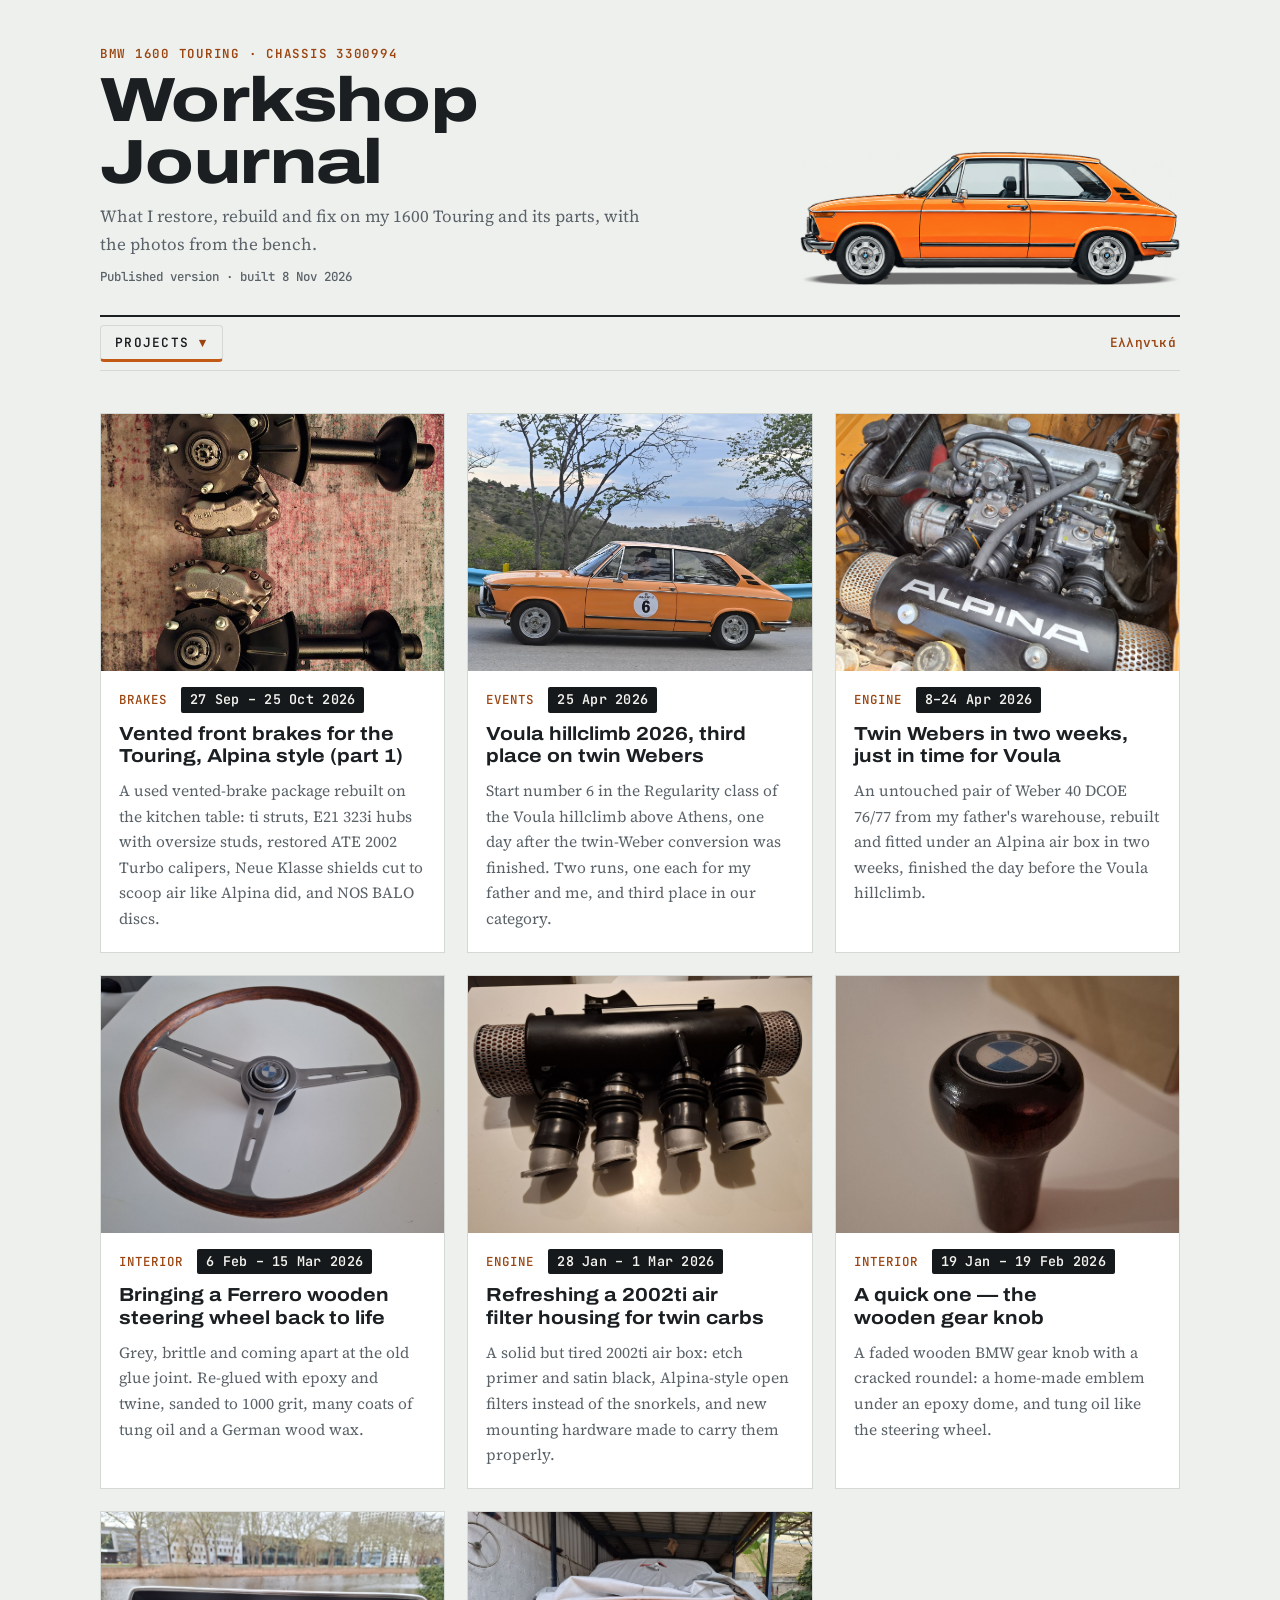
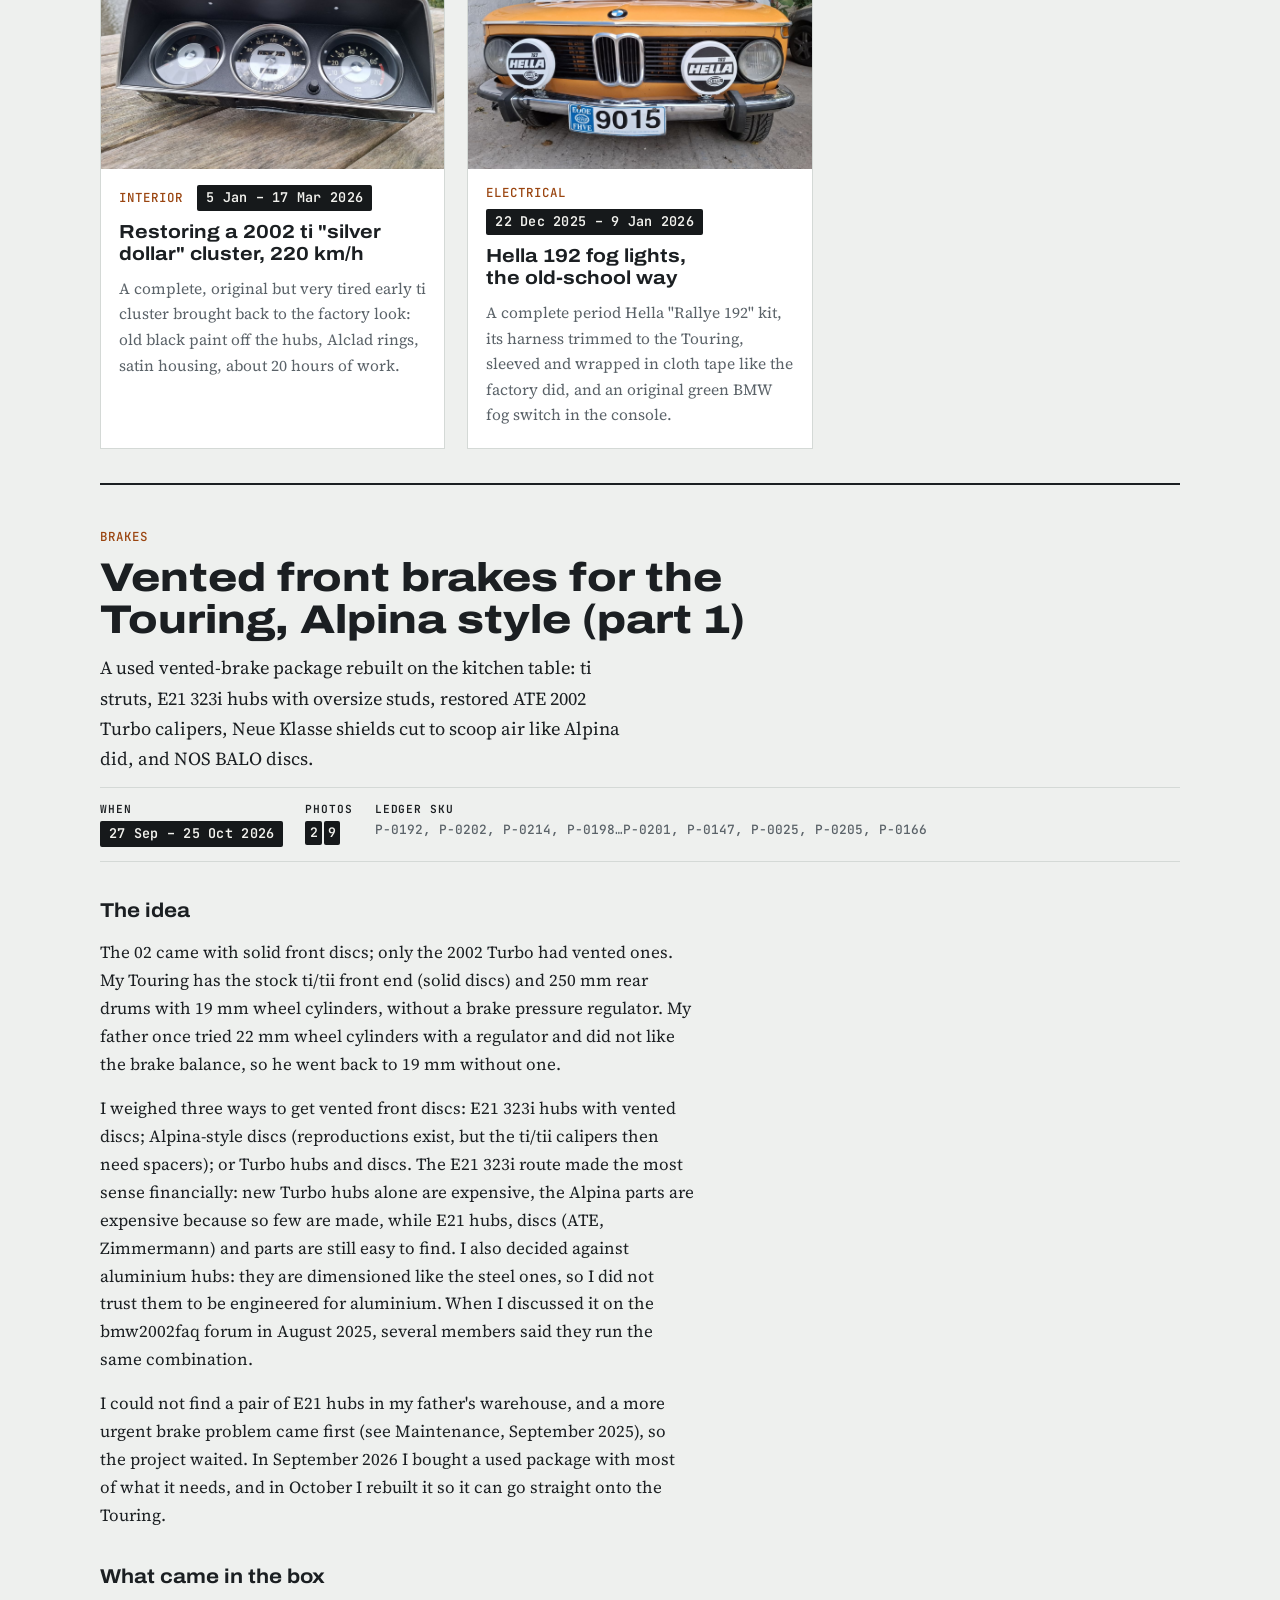
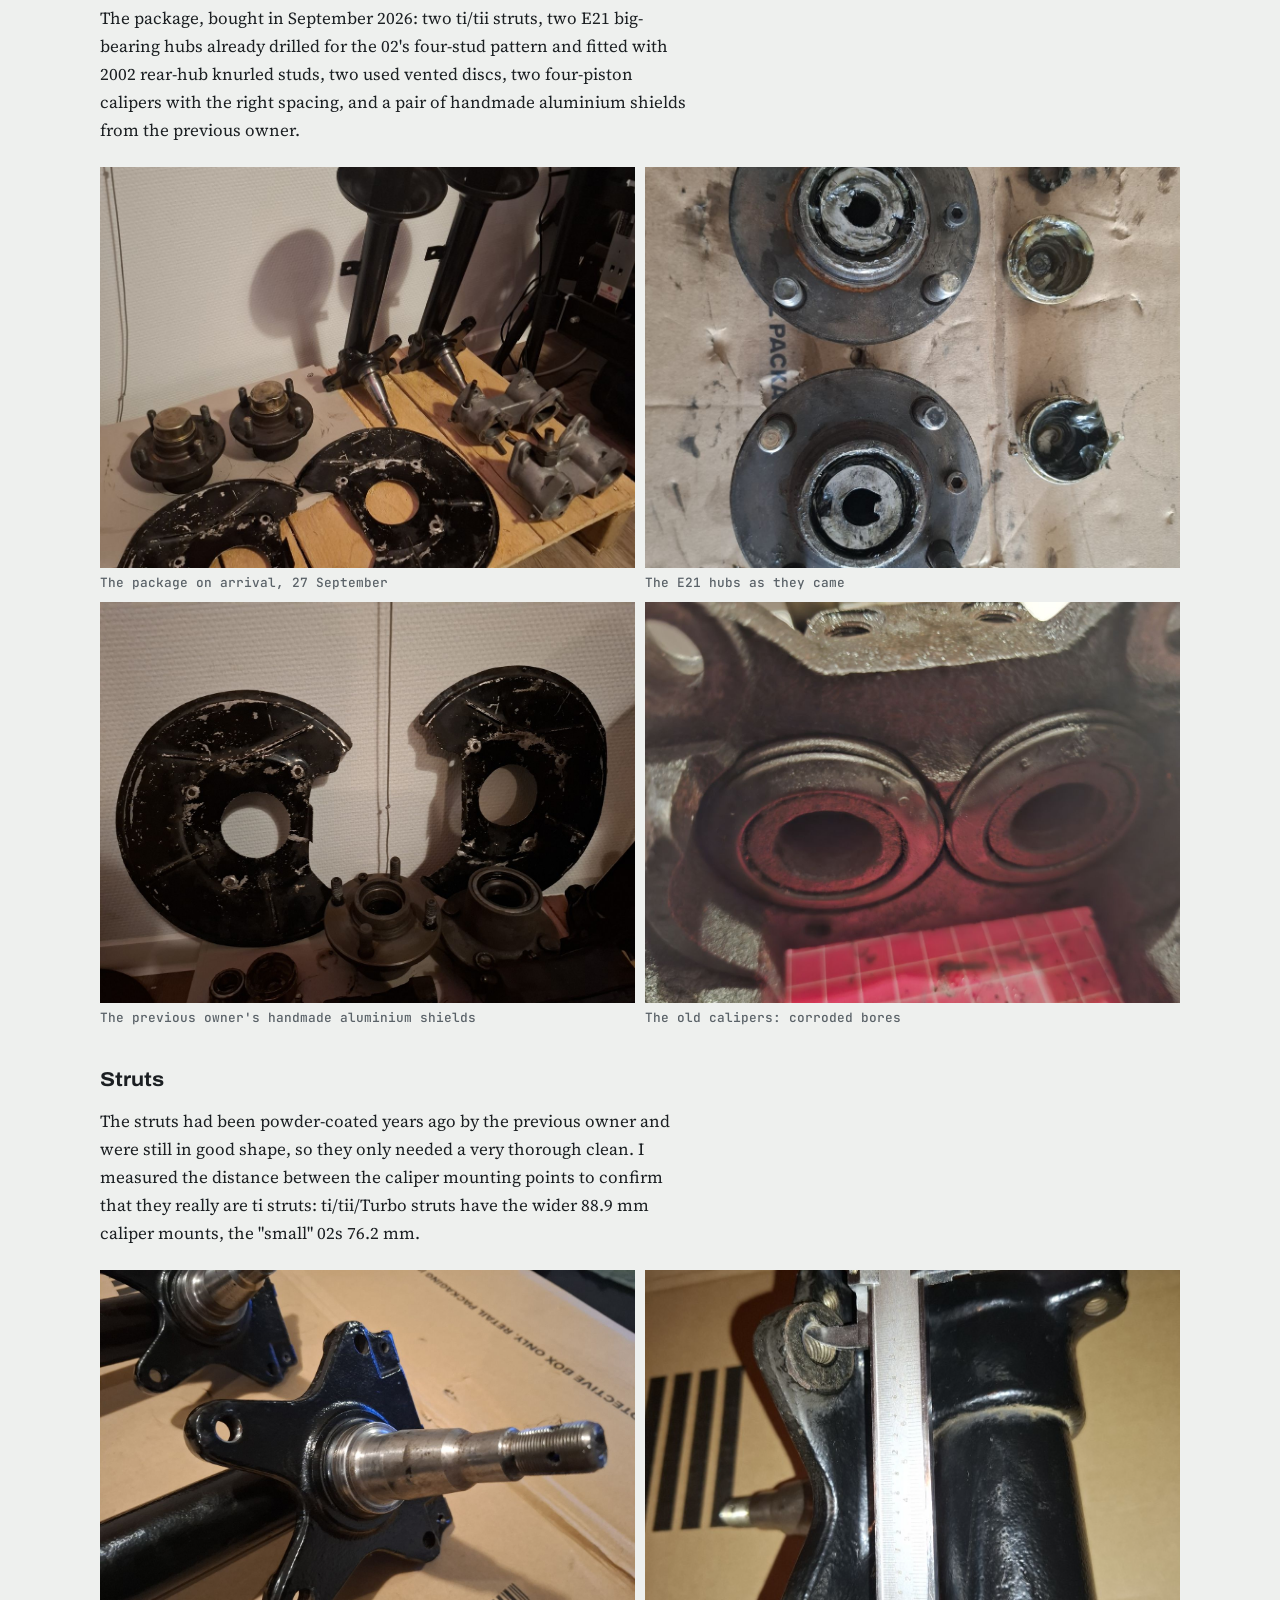
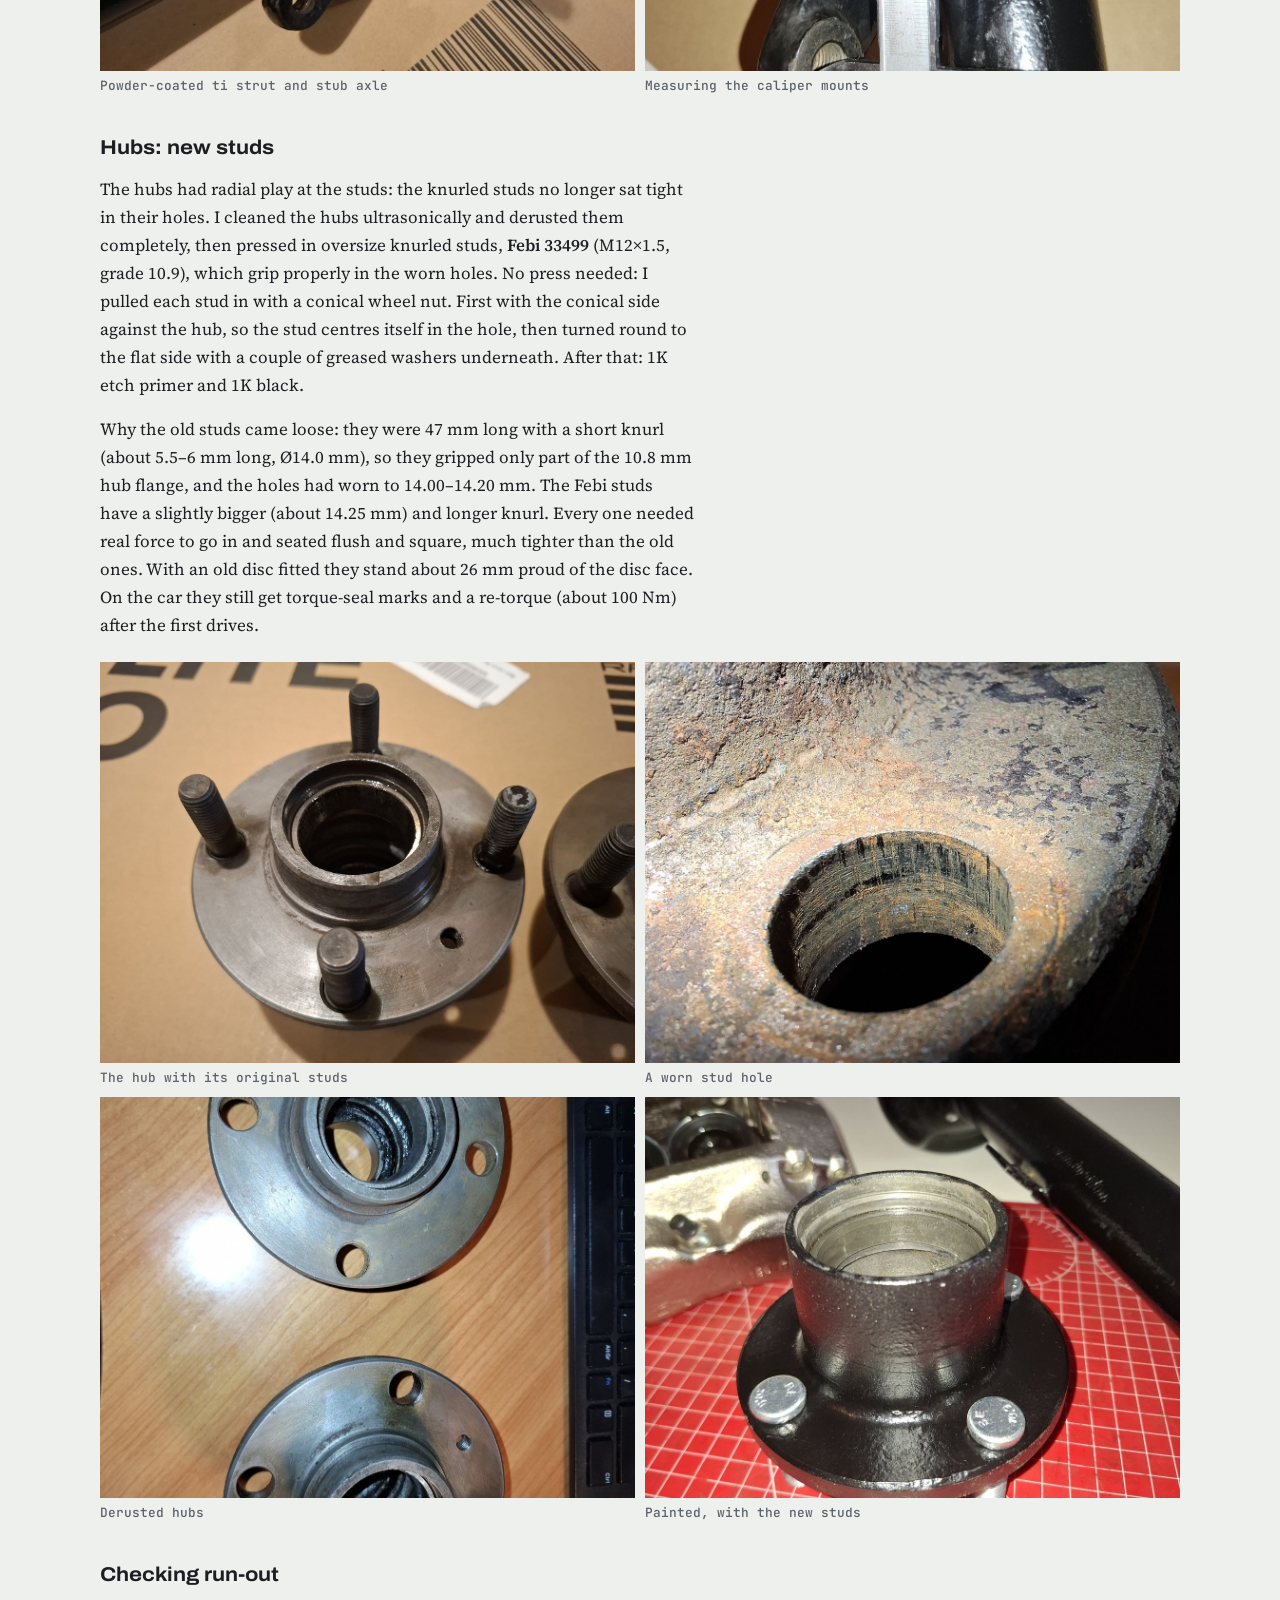
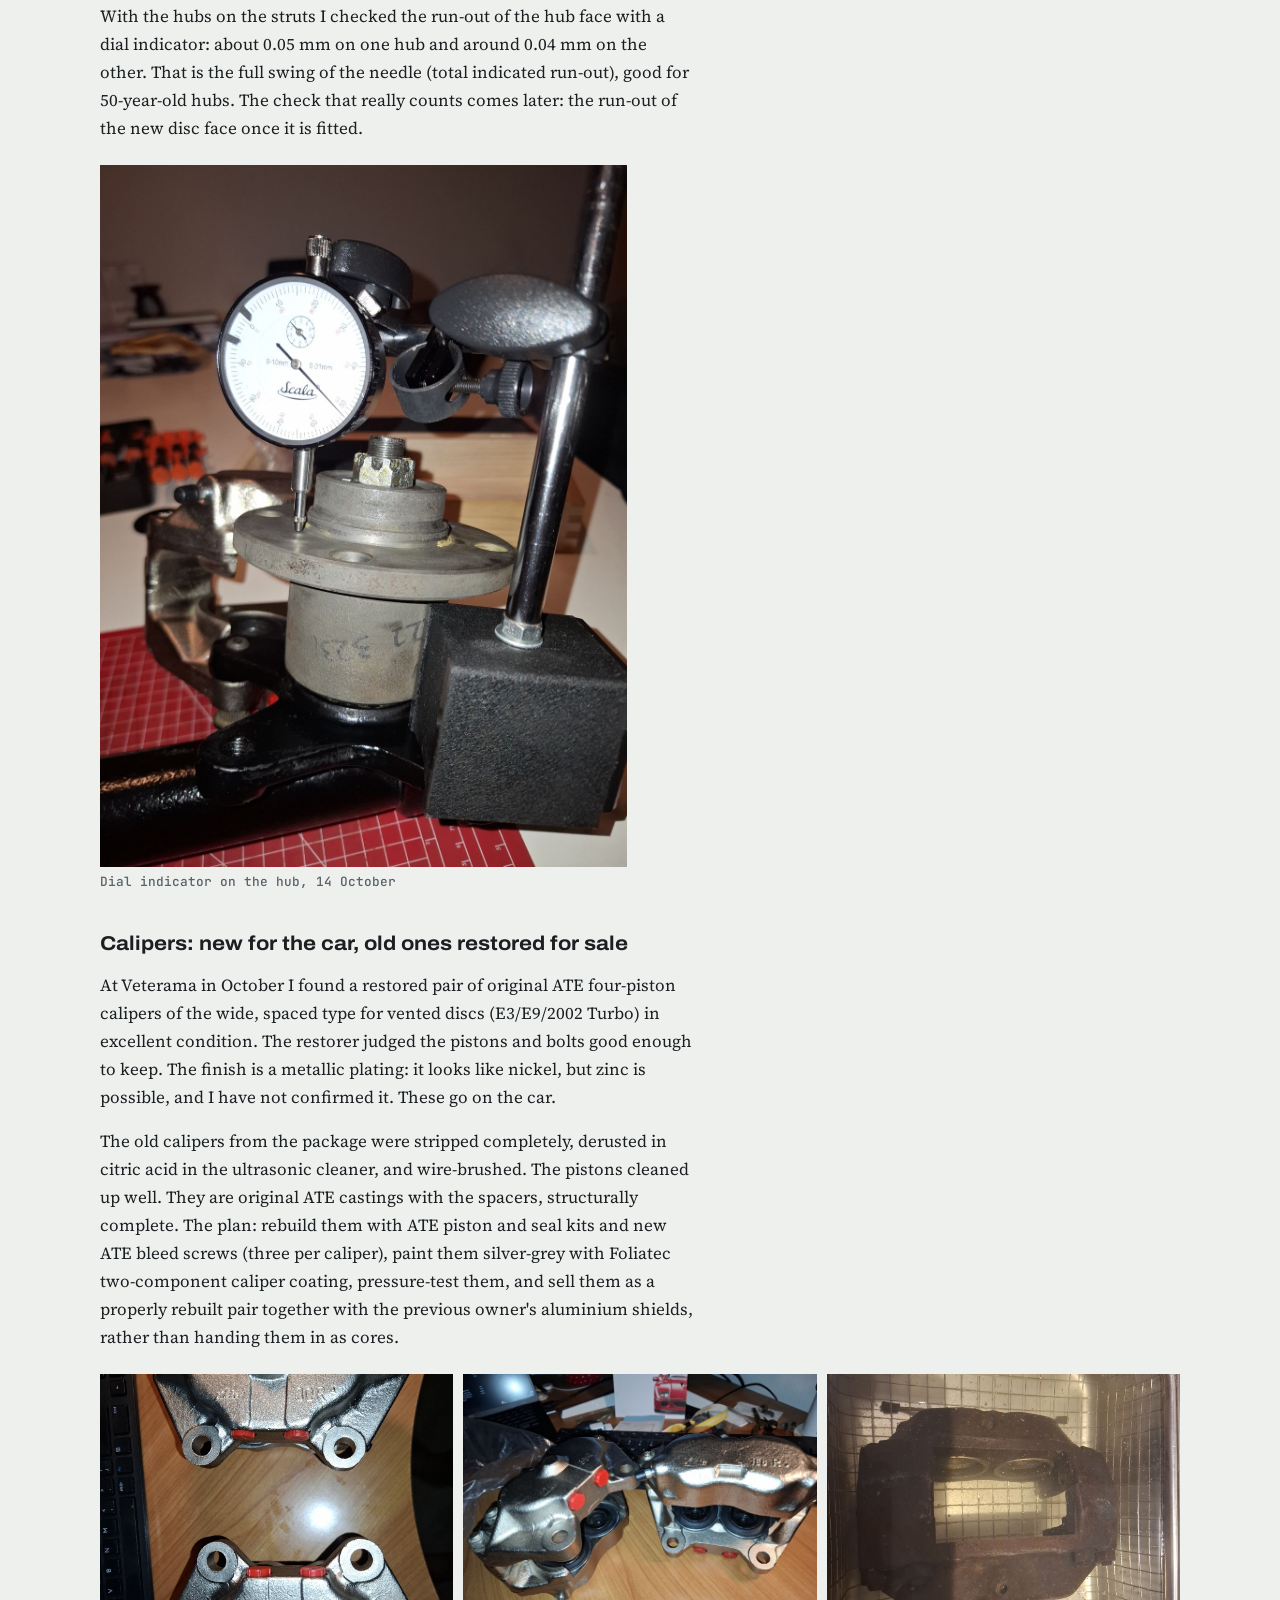
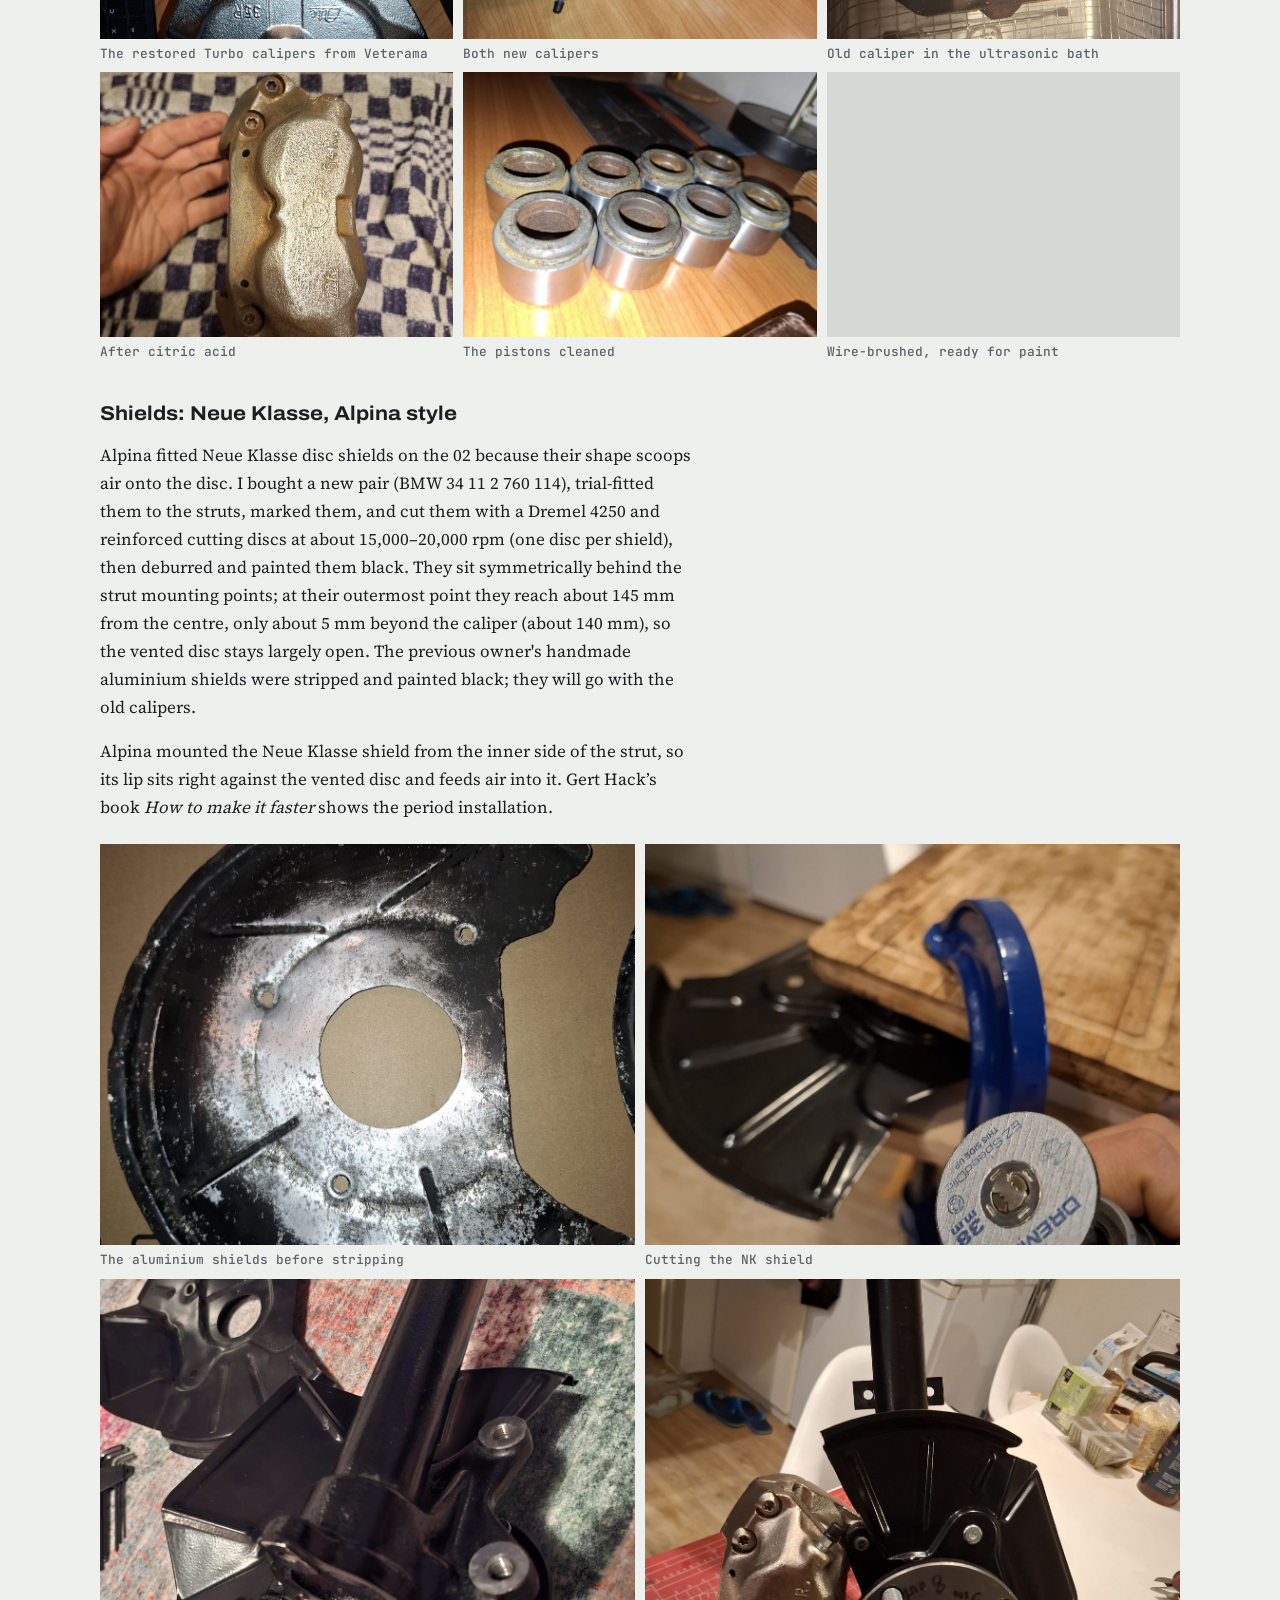
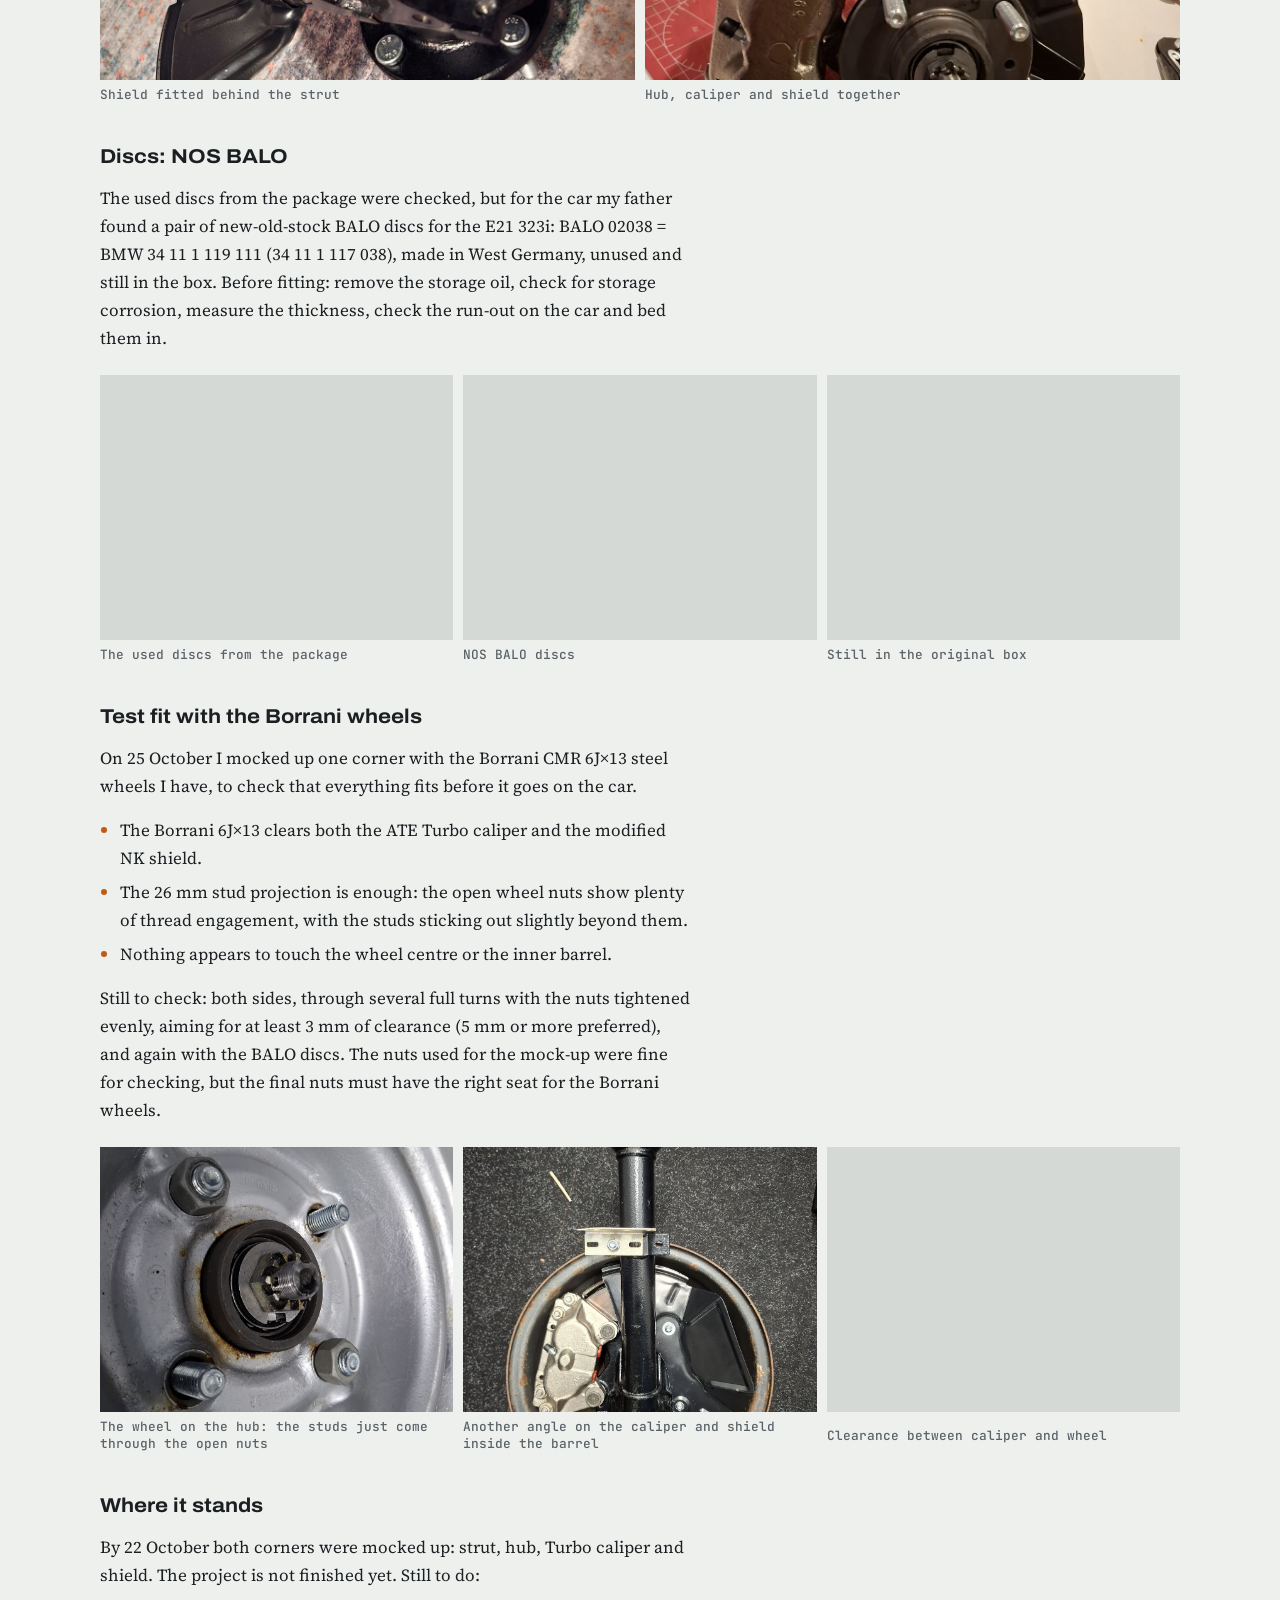
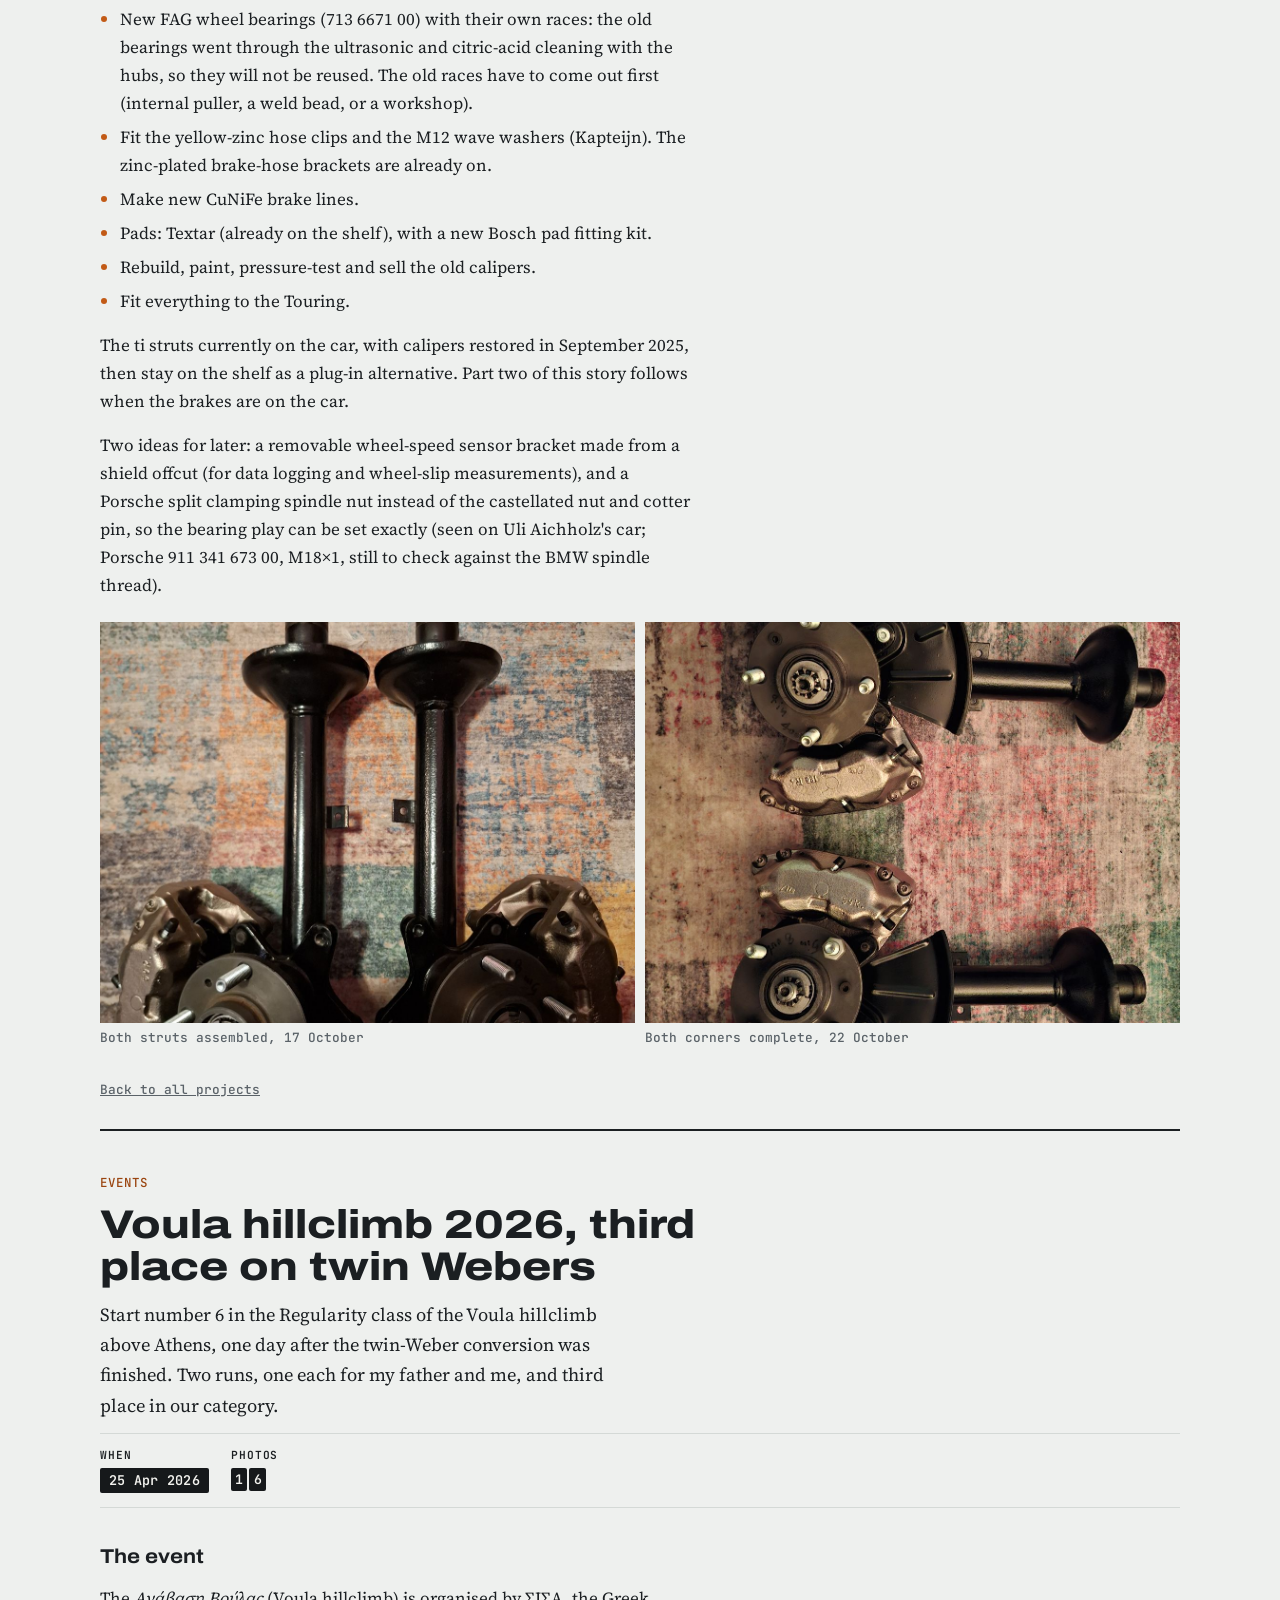
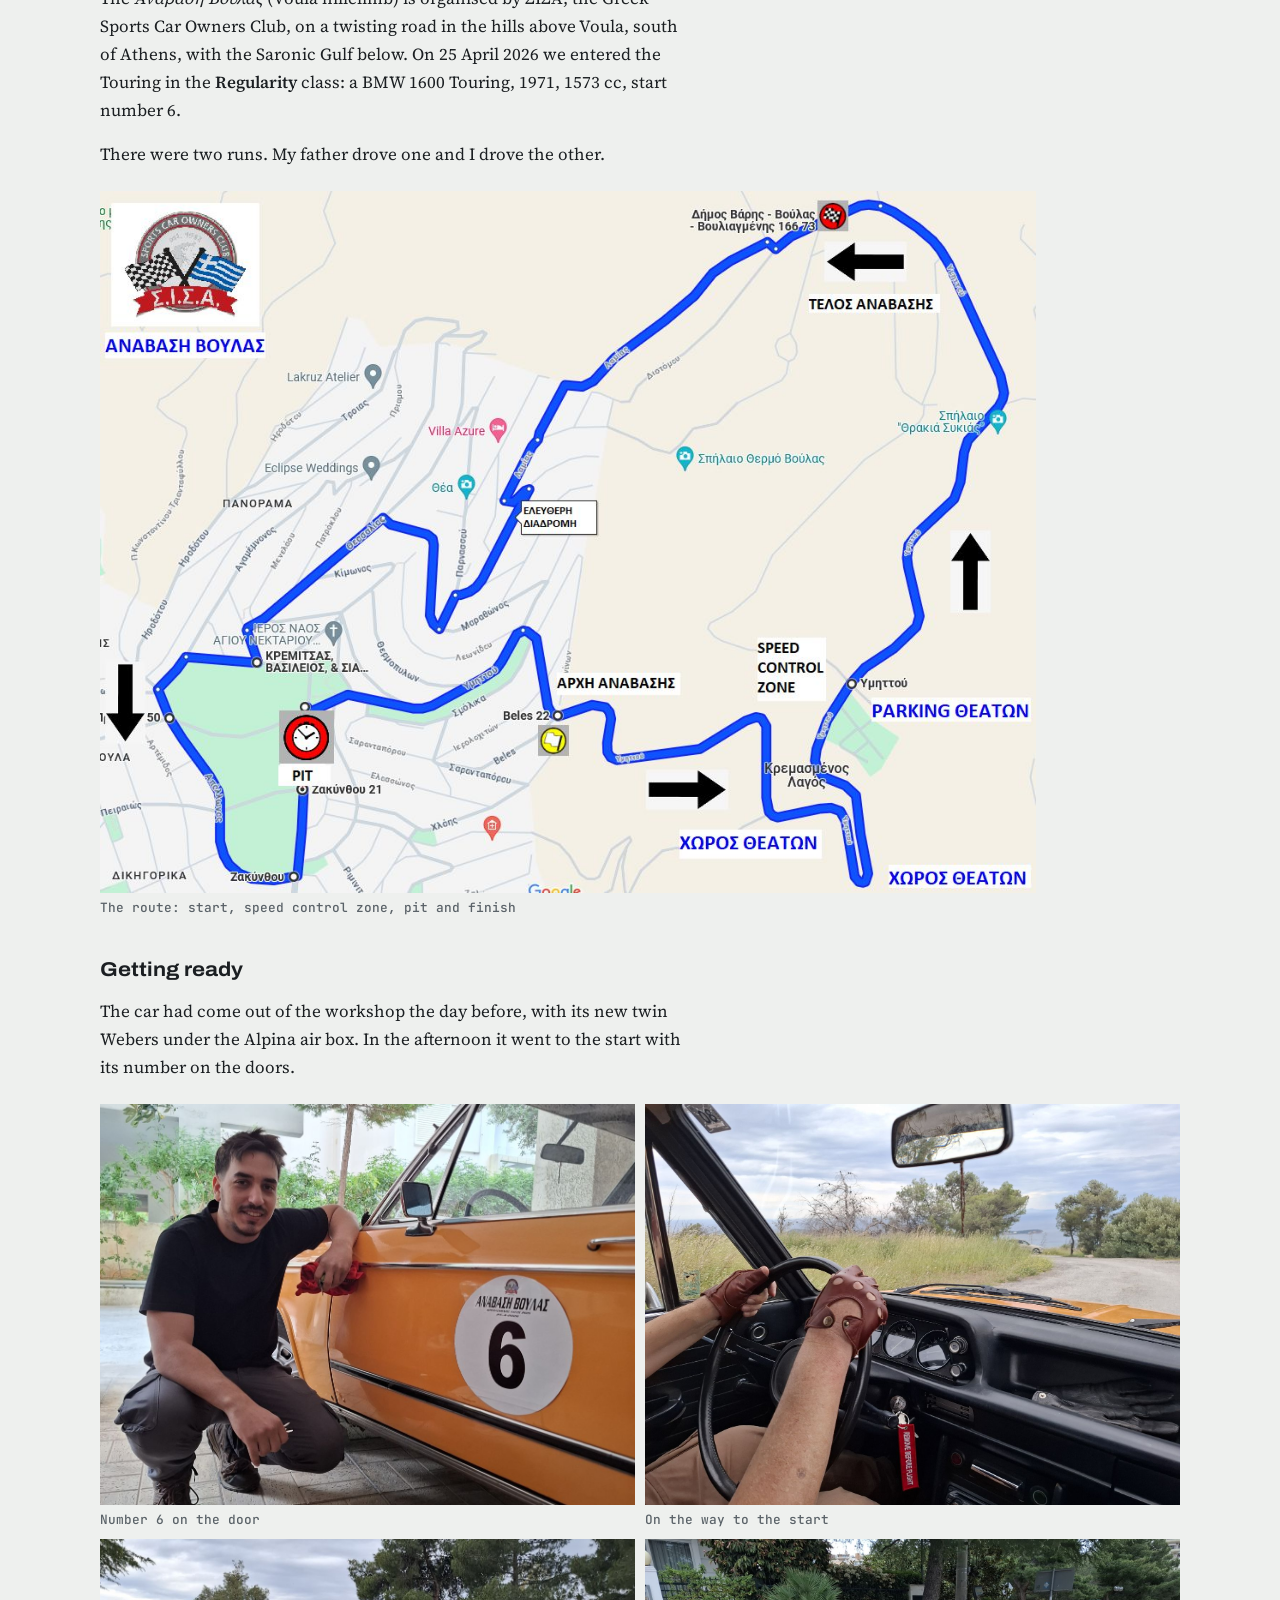
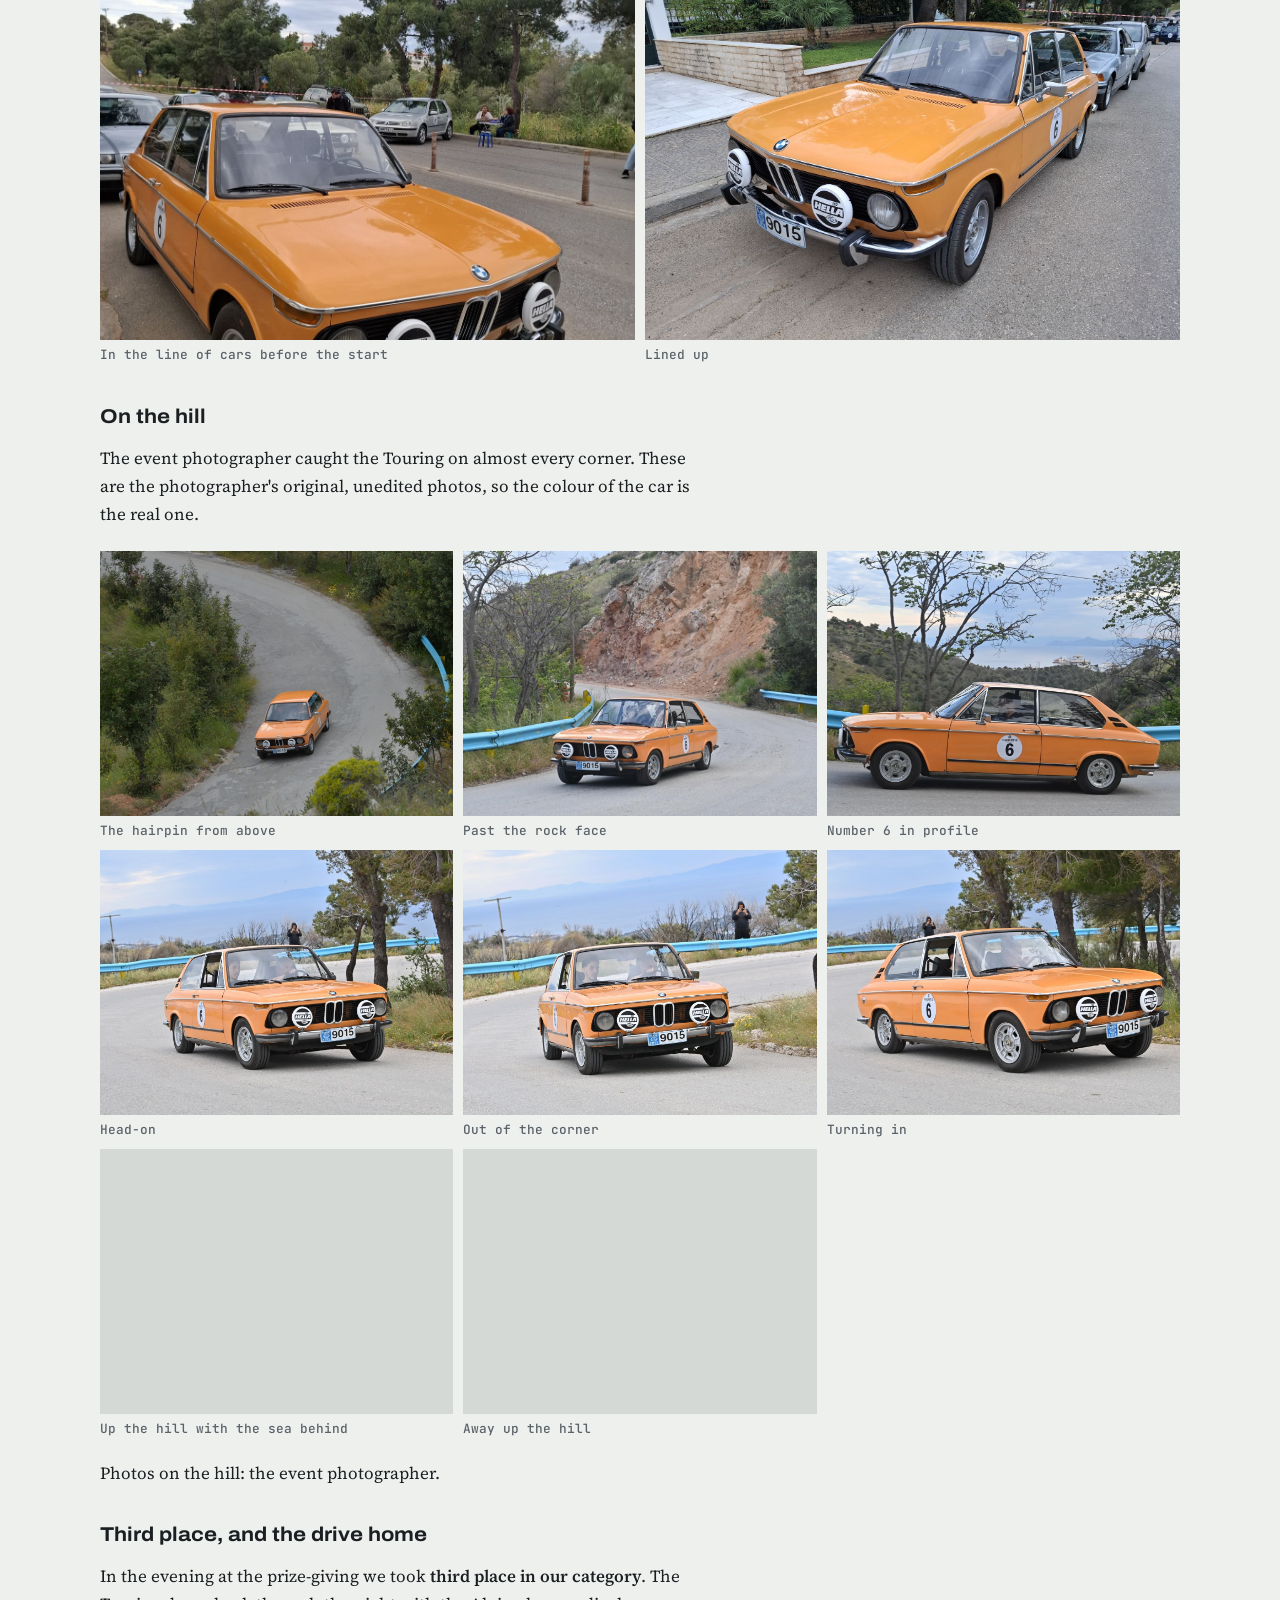
==== commit 14dfe9e8: "Hella post: remove a photo that does not show the switch Co-Authored-By: Claude Opus 5.5 <noreply@an" ====
--- a/index.html
+++ b/index.html
@@ -344,7 +344,7 @@
 <p>That also solved an old puzzle. The cluster my father had fitted was an original early 2002 tii cluster, made for the 3.45 differential of the early tii, which is why the speedometer read a little high with the 3.64. That tii cluster now has the speedometer from another tii cluster I bought, so its gearing is correct, but its kilometres no longer match the car. (A third early ti cluster came in a lot with other clusters and Touring C-pillar grilles; that one is still untouched.)</p>
 <div class="gallery pair"><figure><img src="img/2026-02-silver-dollar-cluster/20260318_234321.jpg" alt="Both clusters lit, 18 March" loading="lazy" decoding="async"><figcaption>Both clusters lit, 18 March</figcaption></figure><figure><img src="img/2026-02-silver-dollar-cluster/20260321_152419.jpg" alt="Inside a housing, freshly white, 21 March" loading="lazy" decoding="async"><figcaption>Inside a housing, freshly white, 21 March</figcaption></figure></div>
 <h3>Learned the hard way</h3>
-<ul><li><strong>Alclad does not forgive fingers or solvents.</strong> I wiped a fingerprint off a fresh ring with isopropyl alcohol and took the finish off with it; that spot had to be redone.</li><li><strong>Odometer drums.</strong> While I was setting my father's odometer to zero, the whole stack of number drums slid sideways and the digits fell out of step. It went back together and counts properly, but next time I will photograph the drums and the little carry pinions before touching anything.</li><li><strong>No drill batteries.</strong> Testing the lights with a 20 V cordless-drill battery, I touched the wrong pins and burned a track on the cluster's flexible circuit board. In the end the cluster got a circuit board from another cluster, and in the car everything works: lights, gauges and warning lights. For bench tests a current-limited 12 V supply is the right tool.</li></ul></div><p class="top"><a href="#projects">Back to all projects</a></p></article><article id="2025-12-hella-192-fog-lights"><header><div class="meta"><span class="tag">Electrical</span></div><h2>Hella 192 fog lights, the old-school way</h2><p class="summary">A complete period Hella "Rallye 192" kit, its harness trimmed to the Touring, sleeved and wrapped in cloth tape like the factory did, and an original green BMW fog switch in the console.</p><div class="facts"><div><b>When</b><span class="date">22 Dec 2025 – 9 Jan 2026</span></div><div><b>Photos</b><span class="drums"><span class="d">1</span><span class="d">5</span></span></div><div><b>Ledger SKU</b>P-0062</div></div></header><div class="story"><h3>The kit</h3>
+<ul><li><strong>Alclad does not forgive fingers or solvents.</strong> I wiped a fingerprint off a fresh ring with isopropyl alcohol and took the finish off with it; that spot had to be redone.</li><li><strong>Odometer drums.</strong> While I was setting my father's odometer to zero, the whole stack of number drums slid sideways and the digits fell out of step. It went back together and counts properly, but next time I will photograph the drums and the little carry pinions before touching anything.</li><li><strong>No drill batteries.</strong> Testing the lights with a 20 V cordless-drill battery, I touched the wrong pins and burned a track on the cluster's flexible circuit board. In the end the cluster got a circuit board from another cluster, and in the car everything works: lights, gauges and warning lights. For bench tests a current-limited 12 V supply is the right tool.</li></ul></div><p class="top"><a href="#projects">Back to all projects</a></p></article><article id="2025-12-hella-192-fog-lights"><header><div class="meta"><span class="tag">Electrical</span></div><h2>Hella 192 fog lights, the old-school way</h2><p class="summary">A complete period Hella "Rallye 192" kit, its harness trimmed to the Touring, sleeved and wrapped in cloth tape like the factory did, and an original green BMW fog switch in the console.</p><div class="facts"><div><b>When</b><span class="date">22 Dec 2025 – 9 Jan 2026</span></div><div><b>Photos</b><span class="drums"><span class="d">1</span><span class="d">4</span></span></div><div><b>Ledger SKU</b>P-0062</div></div></header><div class="story"><h3>The kit</h3>
 <p>In February 2025 a complete Hella "Rallye 192" fog-light kit arrived, still in its original box: the two lamps with their covers, the Hella Quick-System brackets with the stabilising rods, the relay, the switch and the harness, small parts and the instructions. They are the classic period choice for an 02.</p>
 <div class="gallery pair"><figure><img src="img/2025-12-hella-192-fog-lights/viber_image_2025-02-03_17-38-23-629.jpg" alt="The Hella 192 kit as it arrived, February 2025" loading="lazy" decoding="async"><figcaption>The Hella 192 kit as it arrived, February 2025</figcaption></figure><figure><img src="img/2025-12-hella-192-fog-lights/viber_image_2025-02-03_17-38-23-610.jpg" alt="Lamps, brackets and harness in the box" loading="lazy" decoding="async"><figcaption>Lamps, brackets and harness in the box</figcaption></figure></div>
 <h3>The harness</h3>
@@ -355,8 +355,8 @@
 <p>On 26 December the lamps went onto the front of the Touring for a first test, and on the 28th they were mounted properly, with the stabilising rods. The wiring goes through the front panel and along the factory harness to the relay in the engine bay.</p>
 <div class="gallery trio"><figure><img src="img/2025-12-hella-192-fog-lights/20251226_174100.jpg" alt="First test fit, 26 December" loading="lazy" decoding="async"><figcaption>First test fit, 26 December</figcaption></figure><figure><img src="img/2025-12-hella-192-fog-lights/20251228_162322.jpg" alt="Mounted with their covers, 28 December" loading="lazy" decoding="async"><figcaption>Mounted with their covers, 28 December</figcaption></figure><figure><img src="img/2025-12-hella-192-fog-lights/20251228_180946.jpg" alt="Lights on" loading="lazy" decoding="async"><figcaption>Lights on</figcaption></figure><figure><img src="img/2025-12-hella-192-fog-lights/20251229_122034.jpg" alt="Through the front panel, 29 December" loading="lazy" decoding="async"><figcaption>Through the front panel, 29 December</figcaption></figure><figure><img src="img/2025-12-hella-192-fog-lights/20251229_122042.jpg" alt="Routing in the engine bay" loading="lazy" decoding="async"><figcaption>Routing in the engine bay</figcaption></figure></div>
 <h3>The switch</h3>
-<p>The Touring had a dummy red hazard switch in the console. In its place, on the right side of the console, there is now an original green BMW rear fog-light switch from our old stock. My father helped fit it on 30 December. The finished harness, wrapped in cloth tape, was laid out once more before everything was buttoned up.</p>
-<div class="gallery trio"><figure><img src="img/2025-12-hella-192-fog-lights/20251230_142301.jpg" alt="Fitting the switch, 30 December" loading="lazy" decoding="async"><figcaption>Fitting the switch, 30 December</figcaption></figure><figure><img src="img/2025-12-hella-192-fog-lights/20251230_135434.jpg" alt="The finished harness in cloth tape" loading="lazy" decoding="async"><figcaption>The finished harness in cloth tape</figcaption></figure><figure><img src="img/2025-12-hella-192-fog-lights/20251230_151241.jpg" alt="The harness laid out in front of the car" loading="lazy" decoding="async"><figcaption>The harness laid out in front of the car</figcaption></figure></div>
+<p>The Touring had a dummy red hazard switch in the console. In its place, on the right side of the console, there is now an original green BMW rear fog-light switch from our old stock. The finished harness, wrapped in cloth tape, was laid out once more before everything was buttoned up.</p>
+<div class="gallery pair"><figure><img src="img/2025-12-hella-192-fog-lights/20251230_135434.jpg" alt="The finished harness in cloth tape" loading="lazy" decoding="async"><figcaption>The finished harness in cloth tape</figcaption></figure><figure><img src="img/2025-12-hella-192-fog-lights/20251230_151241.jpg" alt="The harness laid out in front of the car" loading="lazy" decoding="async"><figcaption>The harness laid out in front of the car</figcaption></figure></div>
 <p>For now the lights are fed straight from the battery, so they work whether the ignition is on or not. Tying them to the ignition is still on the list. There is also what looks like factory wiring for fog and driving lights on the car, which might be the neater way.</p>
 <h3>Done</h3>
 <div class="gallery pair"><figure><img src="img/2025-12-hella-192-fog-lights/20260109_155322.jpg" alt="Finished, January 2026" loading="lazy" decoding="async"><figcaption>Finished, January 2026</figcaption></figure><figure><img src="img/2025-12-hella-192-fog-lights/20260109_155408.jpg" alt="With the box they came in" loading="lazy" decoding="async"><figcaption>With the box they came in</figcaption></figure></div></div><p class="top"><a href="#projects">Back to all projects</a></p></article></section><section class="tab" id="tab-maintenance" aria-label="Maintenance"><p class="tab-intro">Servicing and repairs that are not a project of their own, newest first.</p><figure class="tl" aria-label="Timeline of the maintenance log"><div class="tl-scroll"><div class="tl-inner" style="--lanes:4"><div class="tl-line"></div><span class="tl-year" style="left:0.00%">2023</span><span class="tl-year" style="left:25.00%">2024</span><span class="tl-year" style="left:50.07%">2025</span><span class="tl-year" style="left:75.07%">2026</span><a class="tl-dot tip-l" href="#m-2023-01-10" style="left:0.62%;bottom:0px" data-tip="10 Jan 2023 · General service" aria-label="10 Jan 2023 · General service"></a><a class="tl-dot" href="#m-2024-01-03" style="left:25.14%;bottom:0px" data-tip="3 Jan 2024 · Differential oil, clutch master cylinder and pedal box" aria-label="3 Jan 2024 · Differential oil, clutch master cylinder and pedal box"></a><a class="tl-dot" href="#m-2024-02-09" style="left:27.67%;bottom:0px" data-tip="9 Feb 2024 · Alternator bushings and wiring" aria-label="9 Feb 2024 · Alternator bushings and wiring"></a><a class="tl-dot" href="#m-2024-07-23" style="left:38.97%;bottom:0px" data-tip="23 Jul 2024 · Clutch master cylinder and brake hoses" aria-label="23 Jul 2024 · Clutch master cylinder and brake hoses"></a><a class="tl-dot" href="#m-2024-09-03" style="left:41.85%;bottom:0px" data-tip="3 Sep 2024 · New JBL speakers" aria-label="3 Sep 2024 · New JBL speakers"></a><a class="tl-dot" href="#m-2024-12-23" style="left:49.45%;bottom:0px" data-tip="23 Dec 2024 · General service" aria-label="23 Dec 2024 · General service"></a><a class="tl-dot" href="#m-2025-02-08" style="left:52.67%;bottom:0px" data-tip="8 Feb 2025 · Rear brakes, rear dampers, propshaft" aria-label="8 Feb 2025 · Rear brakes, rear dampers, propshaft"></a><a class="tl-dot" href="#m-2025-03" style="left:55.07%;bottom:0px" data-tip="Mar 2025 · Front dampers and alignment" aria-label="Mar 2025 · Front dampers and alignment"></a><a class="tl-dot" href="#m-2025-04-08" style="left:56.71%;bottom:16px" data-tip="8 Apr 2025 · New kidney grille and side grilles" aria-label="8 Apr 2025 · New kidney grille and side grilles"></a><a class="tl-dot" href="#m-2025-04-10" style="left:56.85%;bottom:32px" data-tip="10 Apr 2025 · Cluster cleaned, new OSRAM bulbs" aria-label="10 Apr 2025 · Cluster cleaned, new OSRAM bulbs"></a><a class="tl-dot" href="#m-2025-04-11" style="left:56.92%;bottom:0px" data-tip="11 Apr 2025 · Licence-plate lights refreshed" aria-label="11 Apr 2025 · Licence-plate lights refreshed"></a><a class="tl-dot" href="#m-2025-04-15" style="left:57.19%;bottom:48px" data-tip="15 Apr 2025 · Wheel alignment" aria-label="15 Apr 2025 · Wheel alignment"></a><a class="tl-dot" href="#m-2025-06" style="left:61.37%;bottom:0px" data-tip="Jun 2025 · Anti-roll bar links and bushings" aria-label="Jun 2025 · Anti-roll bar links and bushings"></a><a class="tl-dot" href="#m-2025-08-07" style="left:65.00%;bottom:0px" data-tip="7 Aug 2025 · New fuel pump, LSD oil" aria-label="7 Aug 2025 · New fuel pump, LSD oil"></a><a class="tl-dot" href="#m-2025-08-08" style="left:65.07%;bottom:16px" data-tip="8 Aug 2025 · Pedal box refresh, indicator fault" aria-label="8 Aug 2025 · Pedal box refresh, indicator fault"></a><a class="tl-dot" href="#m-2025-08-09" style="left:65.14%;bottom:32px" data-tip="9 Aug 2025 · New rear silencer (Larini)" aria-label="9 Aug 2025 · New rear silencer (Larini)"></a><a class="tl-dot" href="#m-2025-09-02" style="left:66.78%;bottom:48px" data-tip="2 Sep 2025 · Pulling to the left: hub seal, rebuilt calipers, new pads" aria-label="2 Sep 2025 · Pulling to the left: hub seal, rebuilt calipers, new pads"></a><a class="tl-dot" href="#m-2025-12" style="left:73.90%;bottom:0px" data-tip="Dec 2025 · Engine mount torn at the Varkiza event" aria-label="Dec 2025 · Engine mount torn at the Varkiza event"></a><a class="tl-dot proj" href="#m-2025-12-30-2025-12-hella-192-fog-lights" style="left:74.93%;bottom:16px" data-tip="30 Dec 2025 · Hella 192 fog lights, the old-school way" aria-label="30 Dec 2025 · Hella 192 fog lights, the old-school way"></a><a class="tl-dot tip-r" href="#m-2026-04-24" style="left:82.81%;bottom:0px" data-tip="24 Apr 2026 · Petri steering wheel in, MOMO Niki Lauda out" aria-label="24 Apr 2026 · Petri steering wheel in, MOMO Niki Lauda out"></a><a class="tl-dot proj tip-r" href="#m-2026-04-24-2026-04-twin-weber-conversion" style="left:82.81%;bottom:16px" data-tip="24 Apr 2026 · Twin Webers in two weeks, just in time for Voula" aria-label="24 Apr 2026 · Twin Webers in two weeks, just in time for Voula"></a><a class="tl-dot tip-r" href="#m-2026-08-02" style="left:89.66%;bottom:0px" data-tip="2 Aug 2026 · The ti cluster goes in" aria-label="2 Aug 2026 · The ti cluster goes in"></a><a class="tl-dot tip-r" href="#m-2026-09-06" style="left:92.05%;bottom:0px" data-tip="6 Sep 2026 · Rear brake drums cleaned" aria-label="6 Sep 2026 · Rear brake drums cleaned"></a><a class="tl-dot tip-r" href="#m-2026-09-08" style="left:92.19%;bottom:16px" data-tip="8 Sep 2026 · Engine mounts and engine-bay service" aria-label="8 Sep 2026 · Engine mounts and engine-bay service"></a><a class="tl-dot tip-r" href="#m-2026-10-30" style="left:95.75%;bottom:0px" data-tip="30 Oct 2026 · Choke connected to the twin Webers" aria-label="30 Oct 2026 · Choke connected to the twin Webers"></a></div></div><div class="tl-legend"><span><i class="tl-key"></i>Maintenance</span><span><i class="tl-key proj"></i>Project fitted to the car</span></div></figure><figure class="usage"><figcaption class="u-head"><b>Kilometres driven</b><span>about 690 km a year</span></figcaption><div class="u-scroll"><svg viewBox="0 0 1000 300" role="img" aria-label="Kilometres driven"><line class="u-grid" x1="64" x2="982" y1="262.0" y2="262.0"/><text class="u-ax" x="56" y="266.0" text-anchor="end">53.500</text><line class="u-grid" x1="64" x2="982" y1="243.2" y2="243.2"/><text class="u-ax" x="56" y="247.2" text-anchor="end">53.750</text><line class="u-grid" x1="64" x2="982" y1="224.5" y2="224.5"/><text class="u-ax" x="56" y="228.5" text-anchor="end">54.000</text><line class="u-grid" x1="64" x2="982" y1="205.7" y2="205.7"/><text class="u-ax" x="56" y="209.7" text-anchor="end">54.250</text><line class="u-grid" x1="64" x2="982" y1="186.9" y2="186.9"/><text class="u-ax" x="56" y="190.9" text-anchor="end">54.500</text><line class="u-grid" x1="64" x2="982" y1="168.2" y2="168.2"/><text class="u-ax" x="56" y="172.2" text-anchor="end">54.750</text><line class="u-grid" x1="64" x2="982" y1="149.4" y2="149.4"/><text class="u-ax" x="56" y="153.4" text-anchor="end">55.000</text><line class="u-grid" x1="64" x2="982" y1="130.6" y2="130.6"/><text class="u-ax" x="56" y="134.6" text-anchor="end">55.250</text><line class="u-grid" x1="64" x2="982" y1="111.8" y2="111.8"/><text class="u-ax" x="56" y="115.8" text-anchor="end">55.500</text><line class="u-grid" x1="64" x2="982" y1="93.1" y2="93.1"/><text class="u-ax" x="56" y="97.1" text-anchor="end">55.750</text><line class="u-grid" x1="64" x2="982" y1="74.3" y2="74.3"/><text class="u-ax" x="56" y="78.3" text-anchor="end">56.000</text><line class="u-grid" x1="64" x2="982" y1="55.5" y2="55.5"/><text class="u-ax" x="56" y="59.5" text-anchor="end">56.250</text><line class="u-grid" x1="64" x2="982" y1="36.8" y2="36.8"/><text class="u-ax" x="56" y="40.8" text-anchor="end">56.500</text><line class="u-grid" x1="64" x2="982" y1="18.0" y2="18.0"/><text class="u-ax" x="56" y="22.0" text-anchor="end">56.750</text><line class="u-tick" x1="64.0" x2="64.0" y1="262" y2="267"/><text class="u-ax" x="64.0" y="282" text-anchor="middle">Apr 2022</text><line class="u-tick" x1="113.9" x2="113.9" y1="262" y2="267"/><text class="u-ax" x="113.9" y="282" text-anchor="middle">Jul</text><line class="u-tick" x1="164.3" x2="164.3" y1="262" y2="267"/><text class="u-ax" x="164.3" y="282" text-anchor="middle">Oct</text><line class="u-tick" x1="214.7" x2="214.7" y1="262" y2="267"/><text class="u-ax" x="214.7" y="282" text-anchor="middle">Jan 2023</text><line class="u-tick" x1="264.0" x2="264.0" y1="262" y2="267"/><text class="u-ax" x="264.0" y="282" text-anchor="middle">Apr</text><line class="u-tick" x1="313.9" x2="313.9" y1="262" y2="267"/><text class="u-ax" x="313.9" y="282" text-anchor="middle">Jul</text><line class="u-tick" x1="364.3" x2="364.3" y1="262" y2="267"/><text class="u-ax" x="364.3" y="282" text-anchor="middle">Oct</text><line class="u-tick" x1="414.8" x2="414.8" y1="262" y2="267"/><text class="u-ax" x="414.8" y="282" text-anchor="middle">Jan 2024</text><line class="u-tick" x1="464.6" x2="464.6" y1="262" y2="267"/><text class="u-ax" x="464.6" y="282" text-anchor="middle">Apr</text><line class="u-tick" x1="514.5" x2="514.5" y1="262" y2="267"/><text class="u-ax" x="514.5" y="282" text-anchor="middle">Jul</text><line class="u-tick" x1="564.9" x2="564.9" y1="262" y2="267"/><text class="u-ax" x="564.9" y="282" text-anchor="middle">Oct</text><line class="u-tick" x1="615.3" x2="615.3" y1="262" y2="267"/><text class="u-ax" x="615.3" y="282" text-anchor="middle">Jan 2025</text><line class="u-tick" x1="664.7" x2="664.7" y1="262" y2="267"/><text class="u-ax" x="664.7" y="282" text-anchor="middle">Apr</text><line class="u-tick" x1="714.5" x2="714.5" y1="262" y2="267"/><text class="u-ax" x="714.5" y="282" text-anchor="middle">Jul</text><line class="u-tick" x1="765.0" x2="765.0" y1="262" y2="267"/><text class="u-ax" x="765.0" y="282" text-anchor="middle">Oct</text><line class="u-tick" x1="815.4" x2="815.4" y1="262" y2="267"/><text class="u-ax" x="815.4" y="282" text-anchor="middle">Jan 2026</text><line class="u-tick" x1="864.7" x2="864.7" y1="262" y2="267"/><text class="u-ax" x="864.7" y="282" text-anchor="middle">Apr</text><line class="u-tick" x1="914.6" x2="914.6" y1="262" y2="267"/><text class="u-ax" x="914.6" y="282" text-anchor="middle">Jul</text><line class="u-tick" x1="965.0" x2="965.0" y1="262" y2="267"/><text class="u-ax" x="965.0" y="282" text-anchor="middle">Oct</text><polyline class="u-line" points="76.6,252.8 413.7,201.5 610.4,168.8 614.8,168.8 669.6,148.0 674.5,137.7 814.3,82.4 877.9,74.6 932.1,61.0 932.7,54.2 951.3,18.2 963.4,18.2 980.9,18.2"/><a href="#m-2026-10-30"><circle class="u-hit" cx="980.9" cy="18.2" r="11"/><circle class="u-job" cx="980.9" cy="18.2" r="5"><title>30 Oct 2026 · ≈ 56.750 km · Choke connected to the twin Webers</title></circle></a><a href="#m-2026-09-08"><circle class="u-hit" cx="952.4" cy="18.2" r="11"/><circle class="u-job" cx="952.4" cy="18.2" r="5"><title>8 Sep 2026 · ≈ 56.750 km · Engine mounts and engine-bay service</title></circle></a><a href="#m-2026-09-06"><circle class="u-hit" cx="951.3" cy="18.2" r="11"/><circle class="u-job" cx="951.3" cy="18.2" r="5"><title>6 Sep 2026 · ≈ 56.750 km · Rear brake drums cleaned</title></circle></a><a href="#m-2026-08-02"><circle class="u-hit" cx="932.1" cy="61.0" r="11"/><circle class="u-job" cx="932.1" cy="61.0" r="5"><title>2 Aug 2026 · ≈ 56.180 km · The ti cluster goes in</title></circle></a><a href="#m-2026-04-24"><circle class="u-hit" cx="877.3" cy="74.7" r="11"/><circle class="u-job" cx="877.3" cy="74.7" r="5"><title>24 Apr 2026 · ≈ 56.000 km · Petri steering wheel in. MOMO Niki Lauda out</title></circle></a><a href="#m-2026-04-24-2026-04-twin-weber-conversion"><circle class="u-hit" cx="877.3" cy="74.7" r="11"/><circle class="u-job" cx="877.3" cy="74.7" r="5"><title>24 Apr 2026 · ≈ 56.000 km · Twin Webers in two weeks. just in time for Voula</title></circle></a><a href="#m-2025-12-30-2025-12-hella-192-fog-lights"><circle class="u-hit" cx="814.3" cy="82.4" r="11"/><circle class="u-job" cx="814.3" cy="82.4" r="5"><title>30 Dec 2025 · ≈ 55.890 km · Hella 192 fog lights. the old-school way</title></circle></a><a href="#m-2025-12"><circle class="u-hit" cx="806.1" cy="85.7" r="11"/><circle class="u-job" cx="806.1" cy="85.7" r="5"><title>Dec 2025 · ≈ 55.850 km · Engine mount torn at the Varkiza event</title></circle></a><a href="#m-2025-09-02"><circle class="u-hit" cx="749.1" cy="108.2" r="11"/><circle class="u-job" cx="749.1" cy="108.2" r="5"><title>2 Sep 2025 · ≈ 55.550 km · Pulling to the left: hub seal. rebuilt calipers. new pads</title></circle></a><a href="#m-2025-08-09"><circle class="u-hit" cx="735.9" cy="113.4" r="11"/><circle class="u-job" cx="735.9" cy="113.4" r="5"><title>9 Aug 2025 · ≈ 55.480 km · New rear silencer (Larini)</title></circle></a><a href="#m-2025-08-08"><circle class="u-hit" cx="735.4" cy="113.6" r="11"/><circle class="u-job" cx="735.4" cy="113.6" r="5"><title>8 Aug 2025 · ≈ 55.480 km · Pedal box refresh. indicator fault</title></circle></a><a href="#m-2025-08-07"><circle class="u-hit" cx="734.8" cy="113.8" r="11"/><circle class="u-job" cx="734.8" cy="113.8" r="5"><title>7 Aug 2025 · ≈ 55.470 km · New fuel pump. LSD oil</title></circle></a><a href="#m-2025-06"><circle class="u-hit" cx="705.8" cy="125.3" r="11"/><circle class="u-job" cx="705.8" cy="125.3" r="5"><title>Jun 2025 · ≈ 55.320 km · Anti-roll bar links and bushings</title></circle></a><a href="#m-2025-04-15"><circle class="u-hit" cx="672.3" cy="142.3" r="11"/><circle class="u-job" cx="672.3" cy="142.3" r="5"><title>15 Apr 2025 · ≈ 55.090 km · Wheel alignment</title></circle></a><a href="#m-2025-04-11"><circle class="u-hit" cx="670.2" cy="146.9" r="11"/><circle class="u-job" cx="670.2" cy="146.9" r="5"><title>11 Apr 2025 · ≈ 55.030 km · Licence-plate lights refreshed</title></circle></a><a href="#m-2025-04-10"><circle class="u-hit" cx="669.6" cy="148.0" r="11"/><circle class="u-job" cx="669.6" cy="148.0" r="5"><title>10 Apr 2025 · ≈ 55.020 km · Cluster cleaned. new OSRAM bulbs</title></circle></a><a href="#m-2025-04-08"><circle class="u-hit" cx="668.5" cy="148.4" r="11"/><circle class="u-job" cx="668.5" cy="148.4" r="5"><title>8 Apr 2025 · ≈ 55.010 km · New kidney grille and side grilles</title></circle></a><a href="#m-2025-03"><circle class="u-hit" cx="655.4" cy="153.4" r="11"/><circle class="u-job" cx="655.4" cy="153.4" r="5"><title>Mar 2025 · ≈ 54.950 km · Front dampers and alignment</title></circle></a><a href="#m-2025-02-08"><circle class="u-hit" cx="636.2" cy="160.7" r="11"/><circle class="u-job" cx="636.2" cy="160.7" r="5"><title>8 Feb 2025 · ≈ 54.850 km · Rear brakes. rear dampers. propshaft</title></circle></a><a href="#m-2024-12-23"><circle class="u-hit" cx="610.4" cy="168.8" r="11"/><circle class="u-job" cx="610.4" cy="168.8" r="5"><title>23 Dec 2024 · ≈ 54.740 km · General service</title></circle></a><a href="#m-2024-09-03"><circle class="u-hit" cx="549.6" cy="178.9" r="11"/><circle class="u-job" cx="549.6" cy="178.9" r="5"><title>3 Sep 2024 · ≈ 54.610 km · New JBL speakers</title></circle></a><a href="#m-2024-07-23"><circle class="u-hit" cx="526.6" cy="182.7" r="11"/><circle class="u-job" cx="526.6" cy="182.7" r="5"><title>23 Jul 2024 · ≈ 54.560 km · Clutch master cylinder and brake hoses</title></circle></a><a href="#m-2024-02-09"><circle class="u-hit" cx="436.1" cy="197.7" r="11"/><circle class="u-job" cx="436.1" cy="197.7" r="5"><title>9 Feb 2024 · ≈ 54.360 km · Alternator bushings and wiring</title></circle></a><a href="#m-2024-01-03"><circle class="u-hit" cx="415.9" cy="201.1" r="11"/><circle class="u-job" cx="415.9" cy="201.1" r="5"><title>3 Jan 2024 · ≈ 54.310 km · Differential oil. clutch master cylinder and pedal box</title></circle></a><a href="#m-2023-01-10"><circle class="u-hit" cx="219.6" cy="231.0" r="11"/><circle class="u-job" cx="219.6" cy="231.0" r="5"><title>10 Jan 2023 · ≈ 53.910 km · General service</title></circle></a><circle class="u-pt" cx="76.6" cy="252.8" r="5.5"><title>24 Apr 2022 · 53.623 km · odometer reading</title></circle><circle class="u-pt" cx="413.7" cy="201.5" r="5.5"><title>30 Dec 2023 · 54.306 km · odometer reading</title></circle><circle class="u-pt" cx="610.4" cy="168.8" r="5.5"><title>23 Dec 2024 · 54.742 km · odometer reading</title></circle><circle class="u-pt" cx="614.8" cy="168.8" r="5.5"><title>31 Dec 2024 · 54.742 km · odometer reading</title></circle><circle class="u-pt" cx="669.6" cy="148.0" r="5.5"><title>10 Apr 2025 · 55.018 km · odometer reading</title></circle><circle class="u-pt" cx="674.5" cy="137.7" r="5.5"><title>19 Apr 2025 · 55.156 km · odometer reading</title></circle><circle class="u-pt" cx="814.3" cy="82.4" r="5.5"><title>30 Dec 2025 · 55.892 km · odometer reading</title></circle><circle class="u-pt" cx="877.9" cy="74.6" r="5.5"><title>25 Apr 2026 · 55.996 km · odometer reading</title></circle><circle class="u-pt" cx="932.1" cy="61.0" r="5.5"><title>2 Aug 2026 · 56.177 km · odometer reading</title></circle><circle class="u-pt" cx="932.7" cy="54.2" r="5.5"><title>3 Aug 2026 · 56.268 km · odometer reading</title></circle><circle class="u-pt" cx="951.3" cy="18.2" r="5.5"><title>6 Sep 2026 · 56.747 km · odometer reading</title></circle><circle class="u-pt" cx="963.4" cy="18.2" r="5.5"><title>28 Sep 2026 · 56.747 km · odometer reading</title></circle><circle class="u-pt" cx="980.9" cy="18.2" r="5.5"><title>30 Oct 2026 · 56.747 km · odometer reading</title></circle><text class="u-end" x="972.9" y="6.2" text-anchor="end">56.747 km</text></svg></div><p class="u-note">Odometer readings from dated photos, the old logbook and my notes (filled dots); jobs from the log placed on the line (open dots). Between readings the km are estimated.</p></figure><div class="log"><div class="entry" id="m-2026-10-30"><div class="when"><span class="date">30 Oct 2026</span><div class="meta"><span class="drums"><span class="d">5</span><span class="d">6</span><span class="sep">.</span><span class="d">7</span><span class="d">4</span><span class="d">7</span></span> km</div></div><div class="what"><h3>Choke connected to the twin Webers</h3><div class="meta"><span class="tag">Fuel</span><span>SKU P-0216</span></div><ul><li><strong>Choke:</strong> the Touring's original choke cable was extended with a joiner on the old cable and connected to the starter linkage of the Weber 40 DCOEs, so the choke pull in the cabin works again for cold starts. The parts came from my father's warehouse. More in the <a href="#2026-04-twin-weber-conversion">twin Weber story</a>.</li></ul>
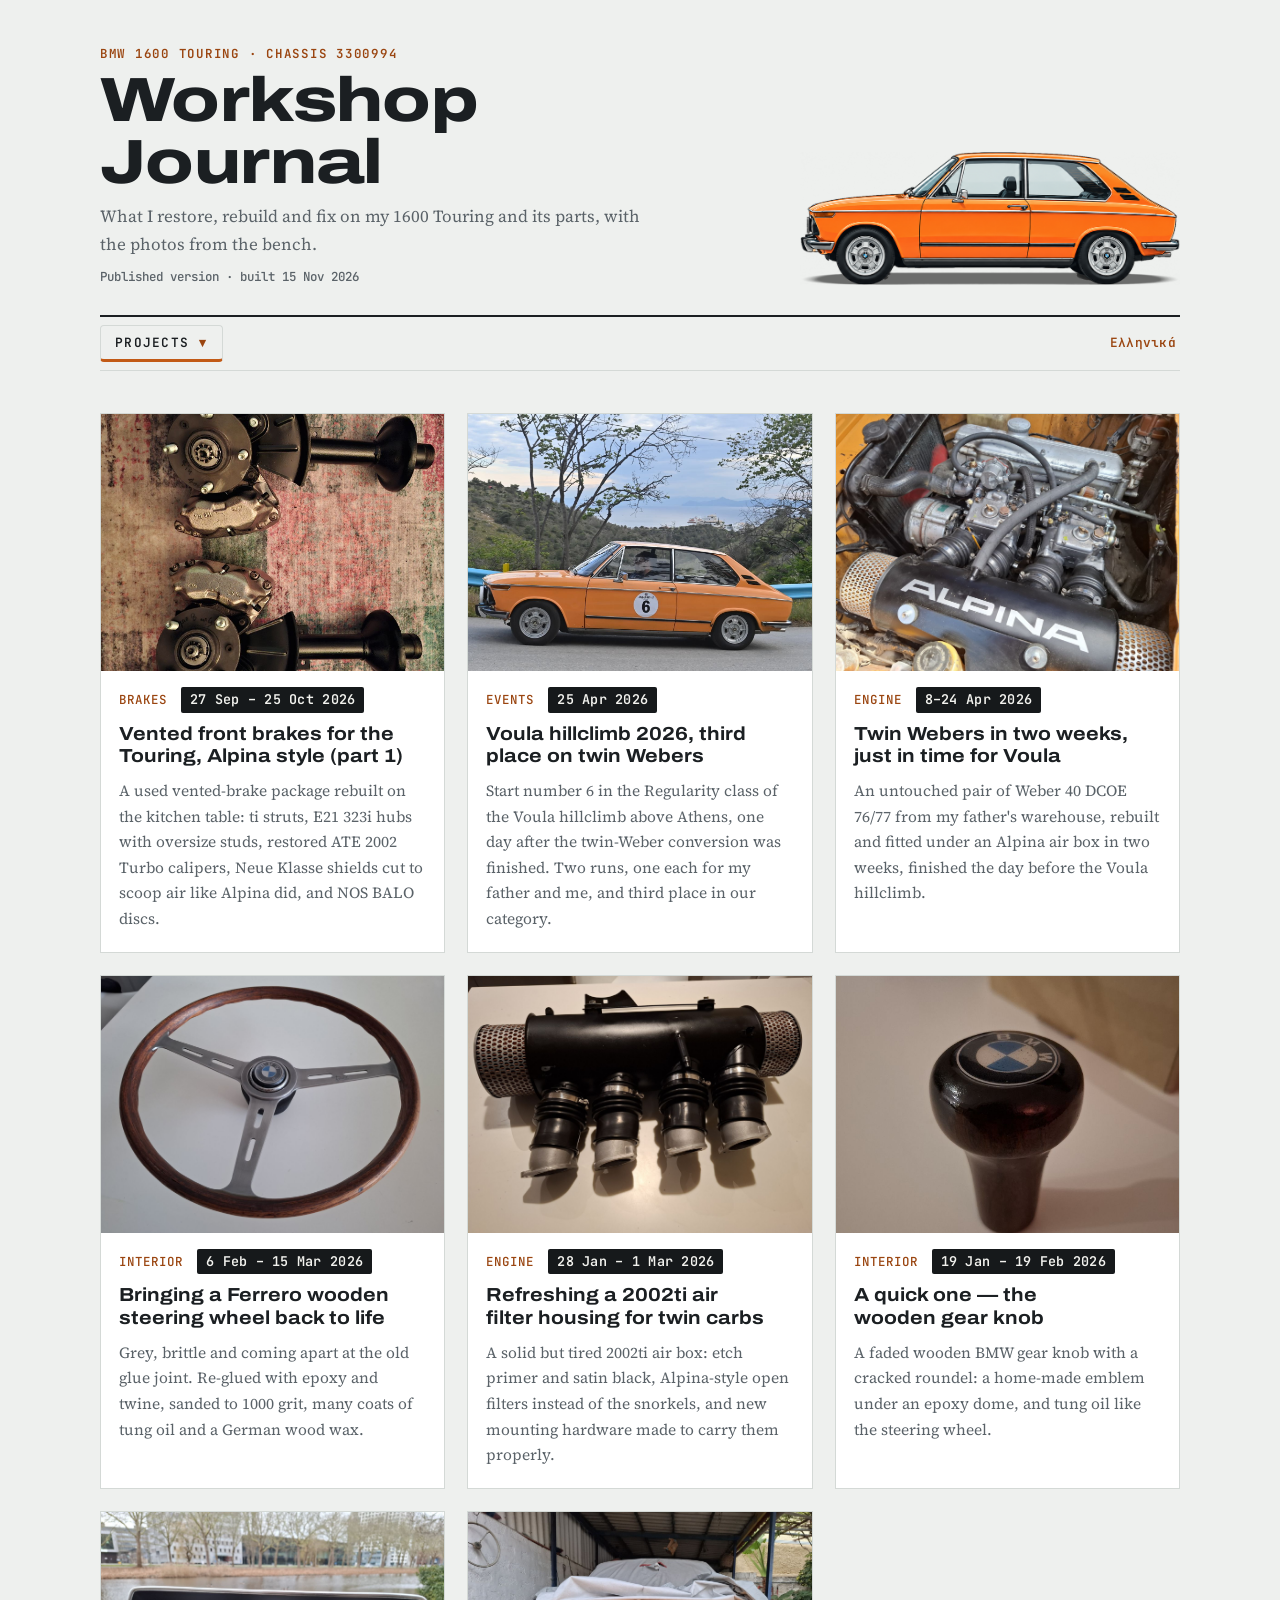
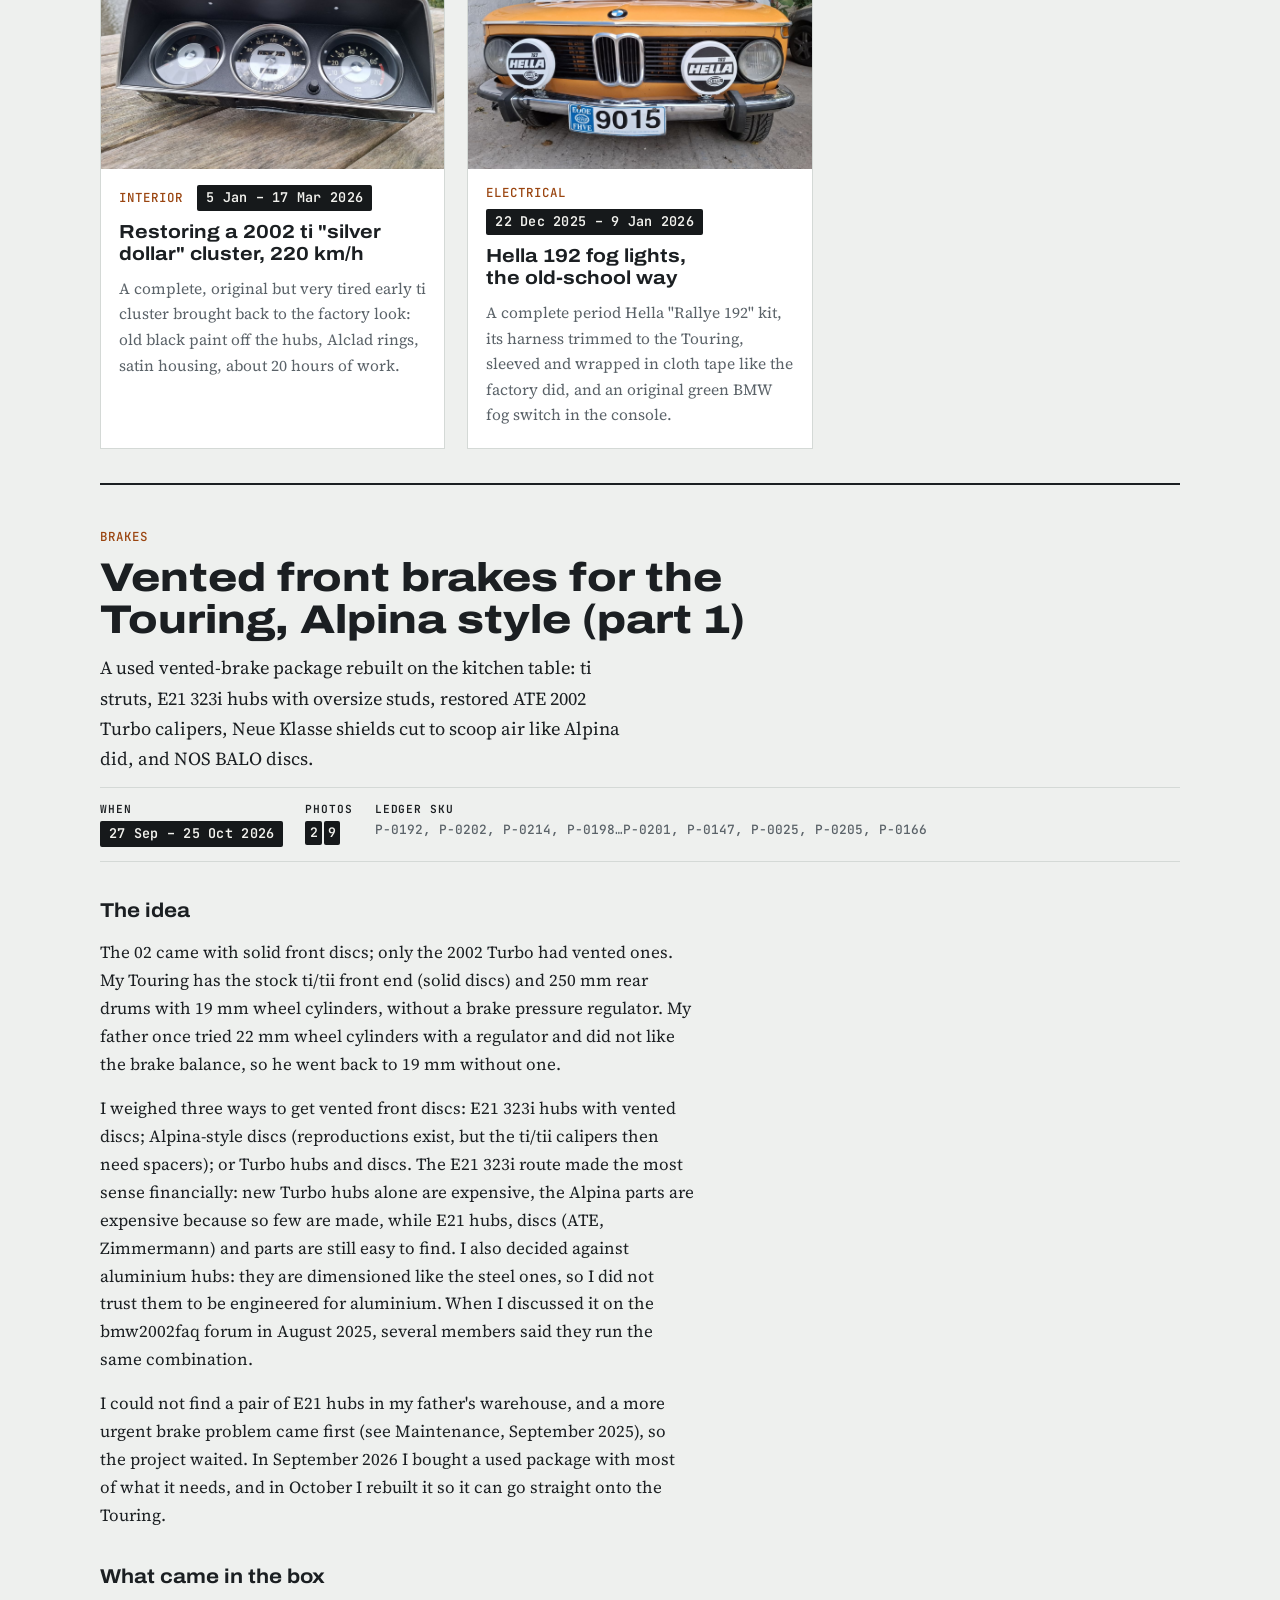
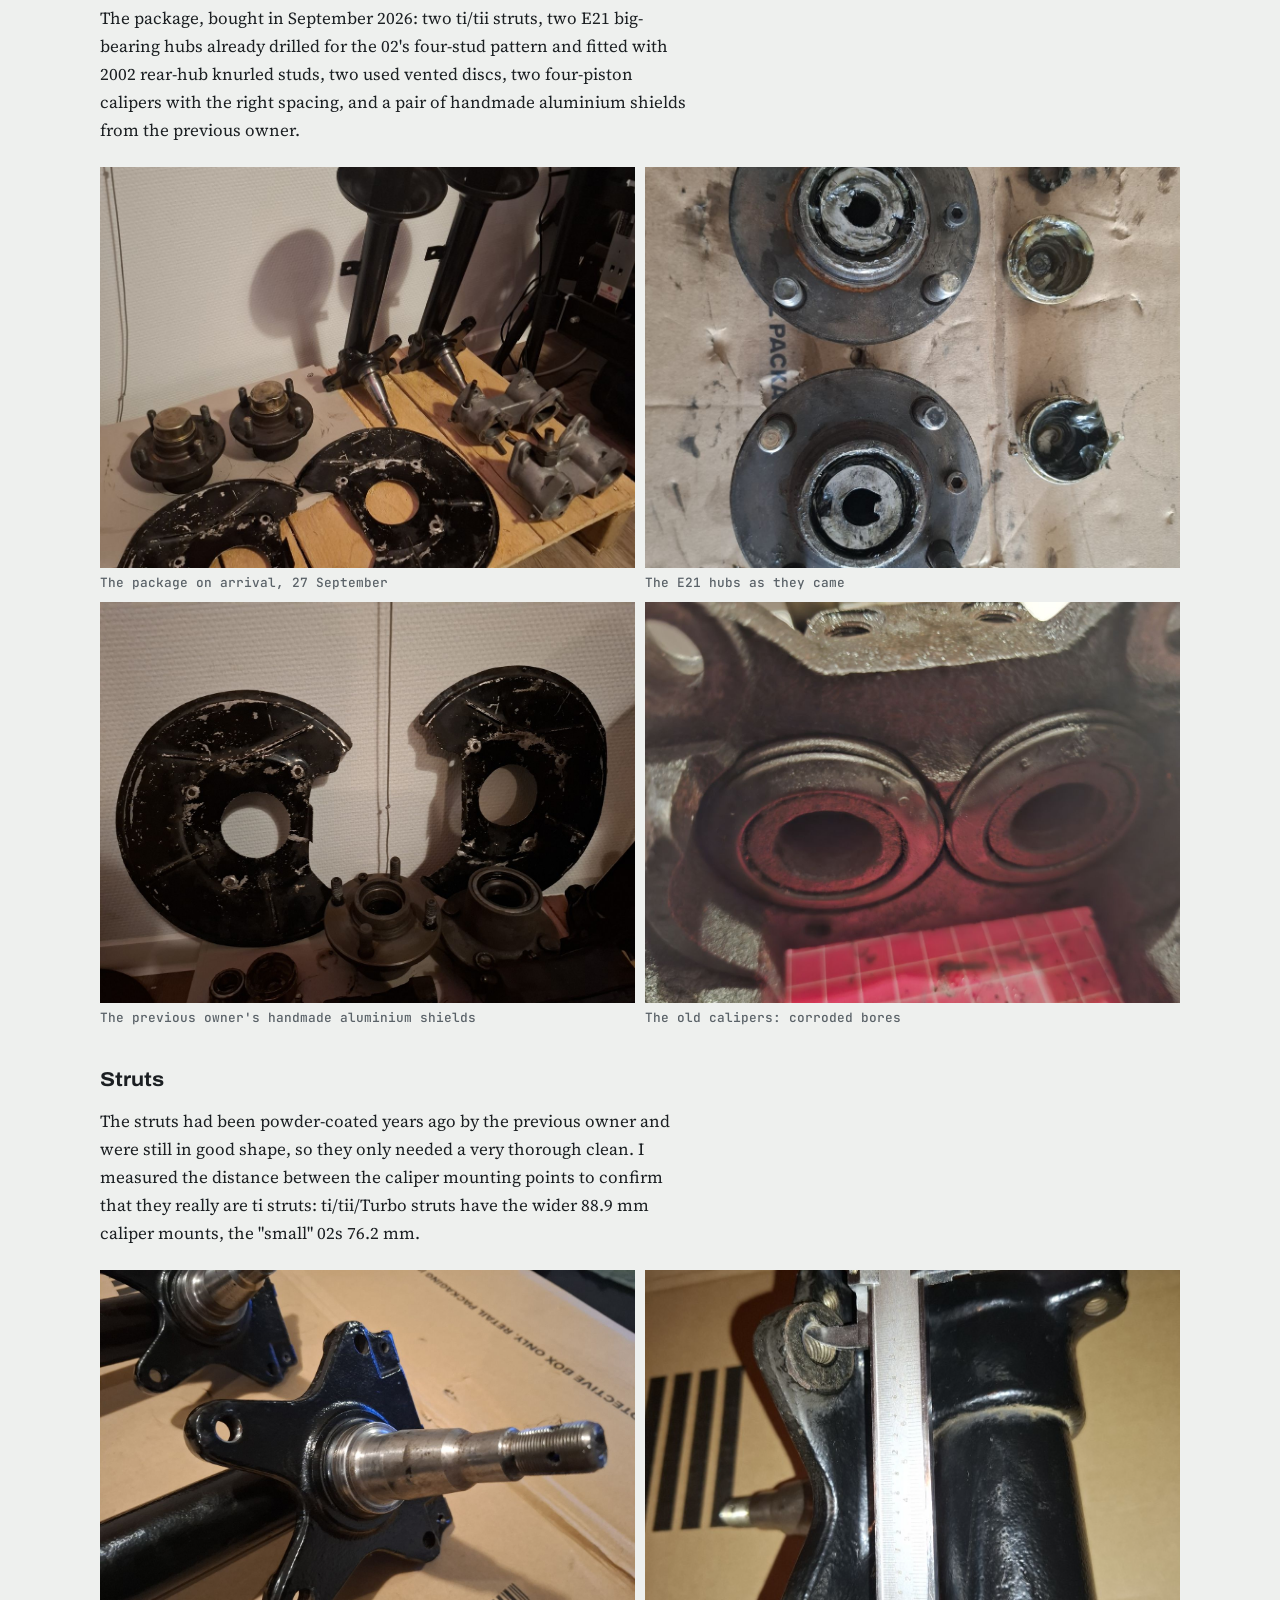
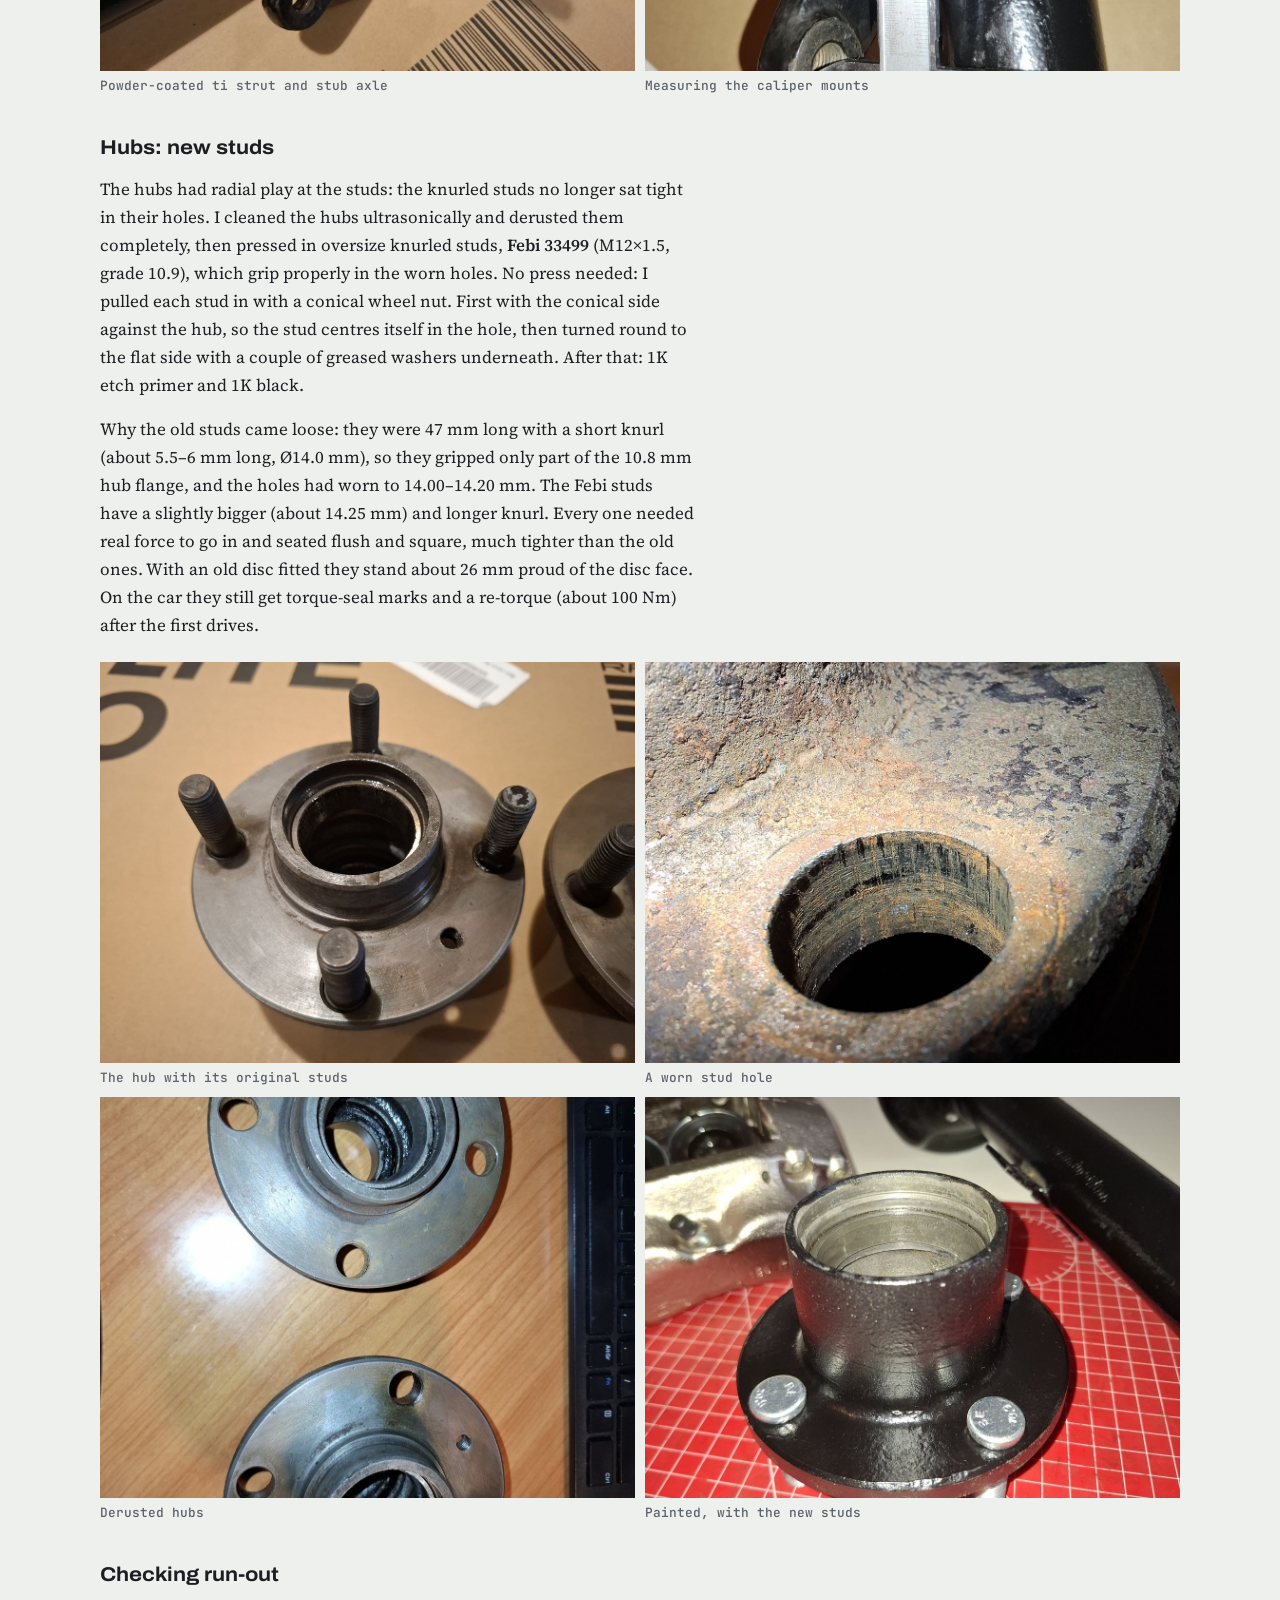
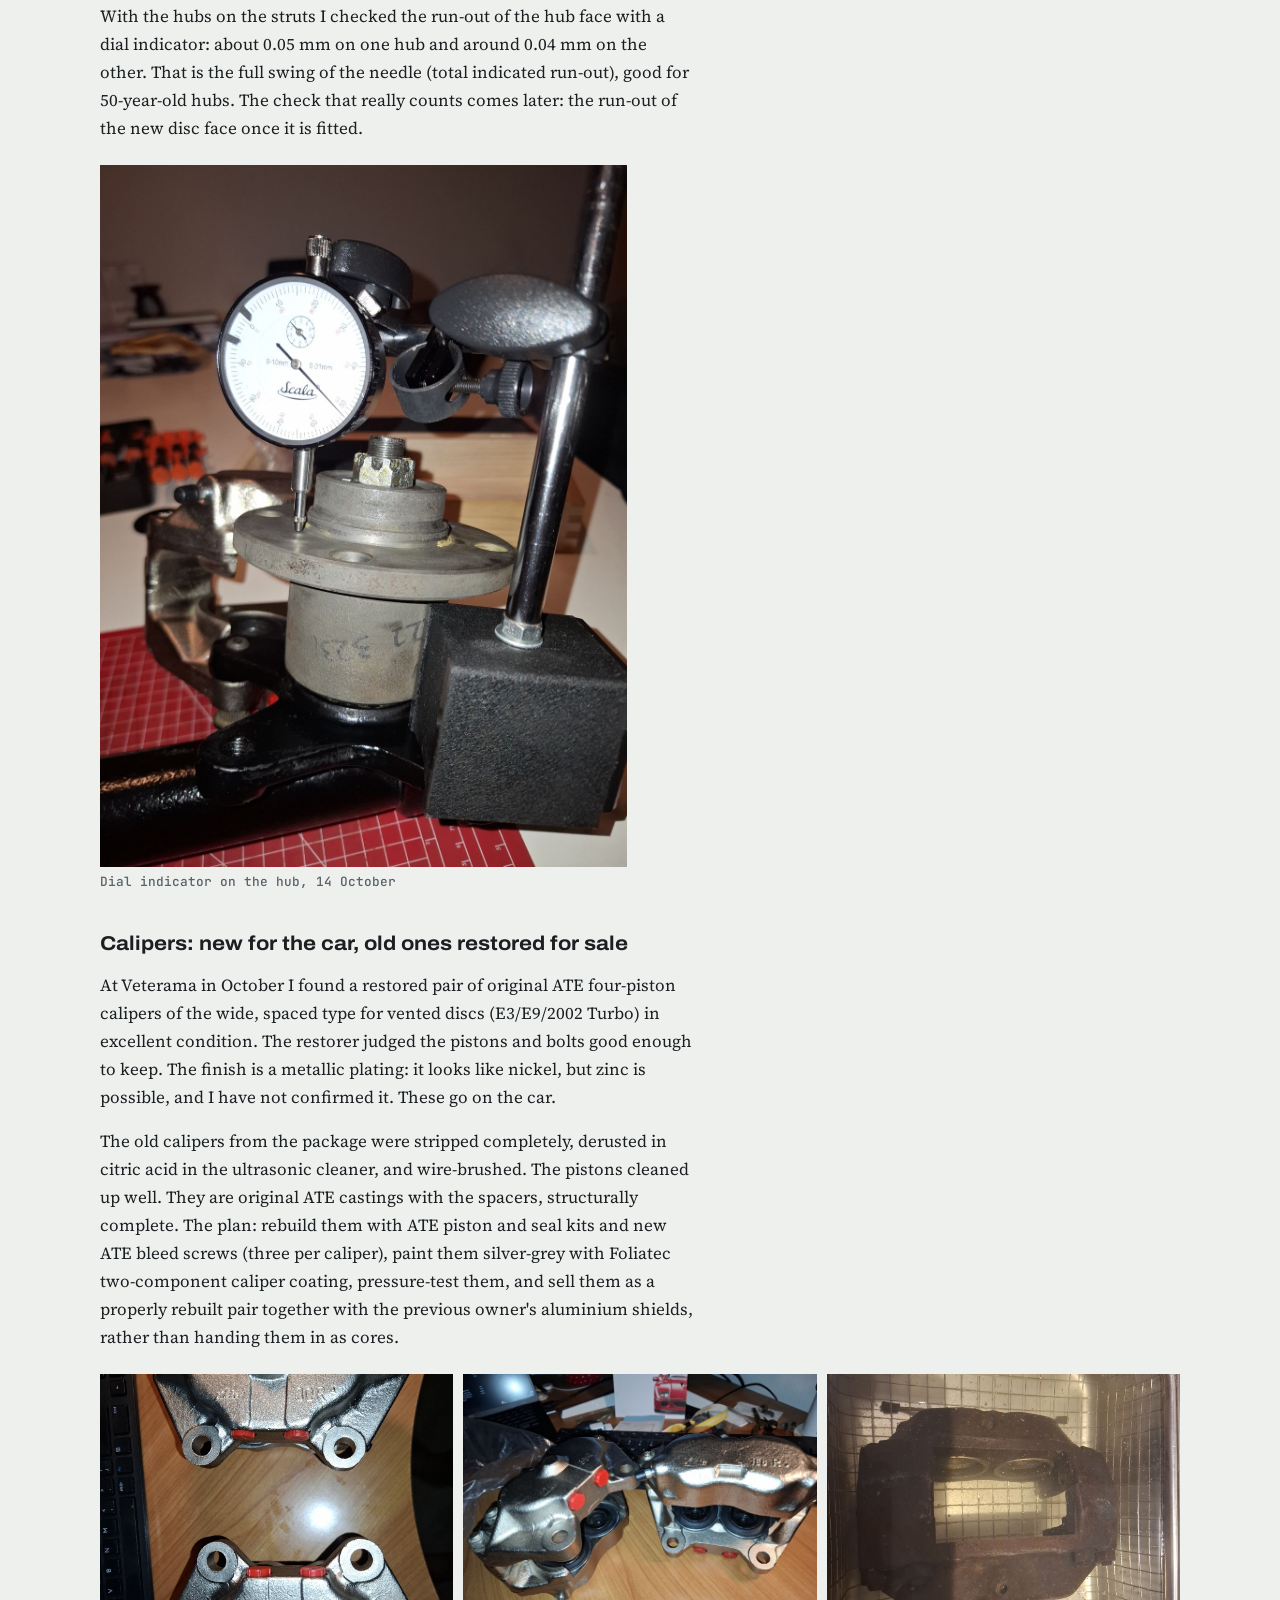
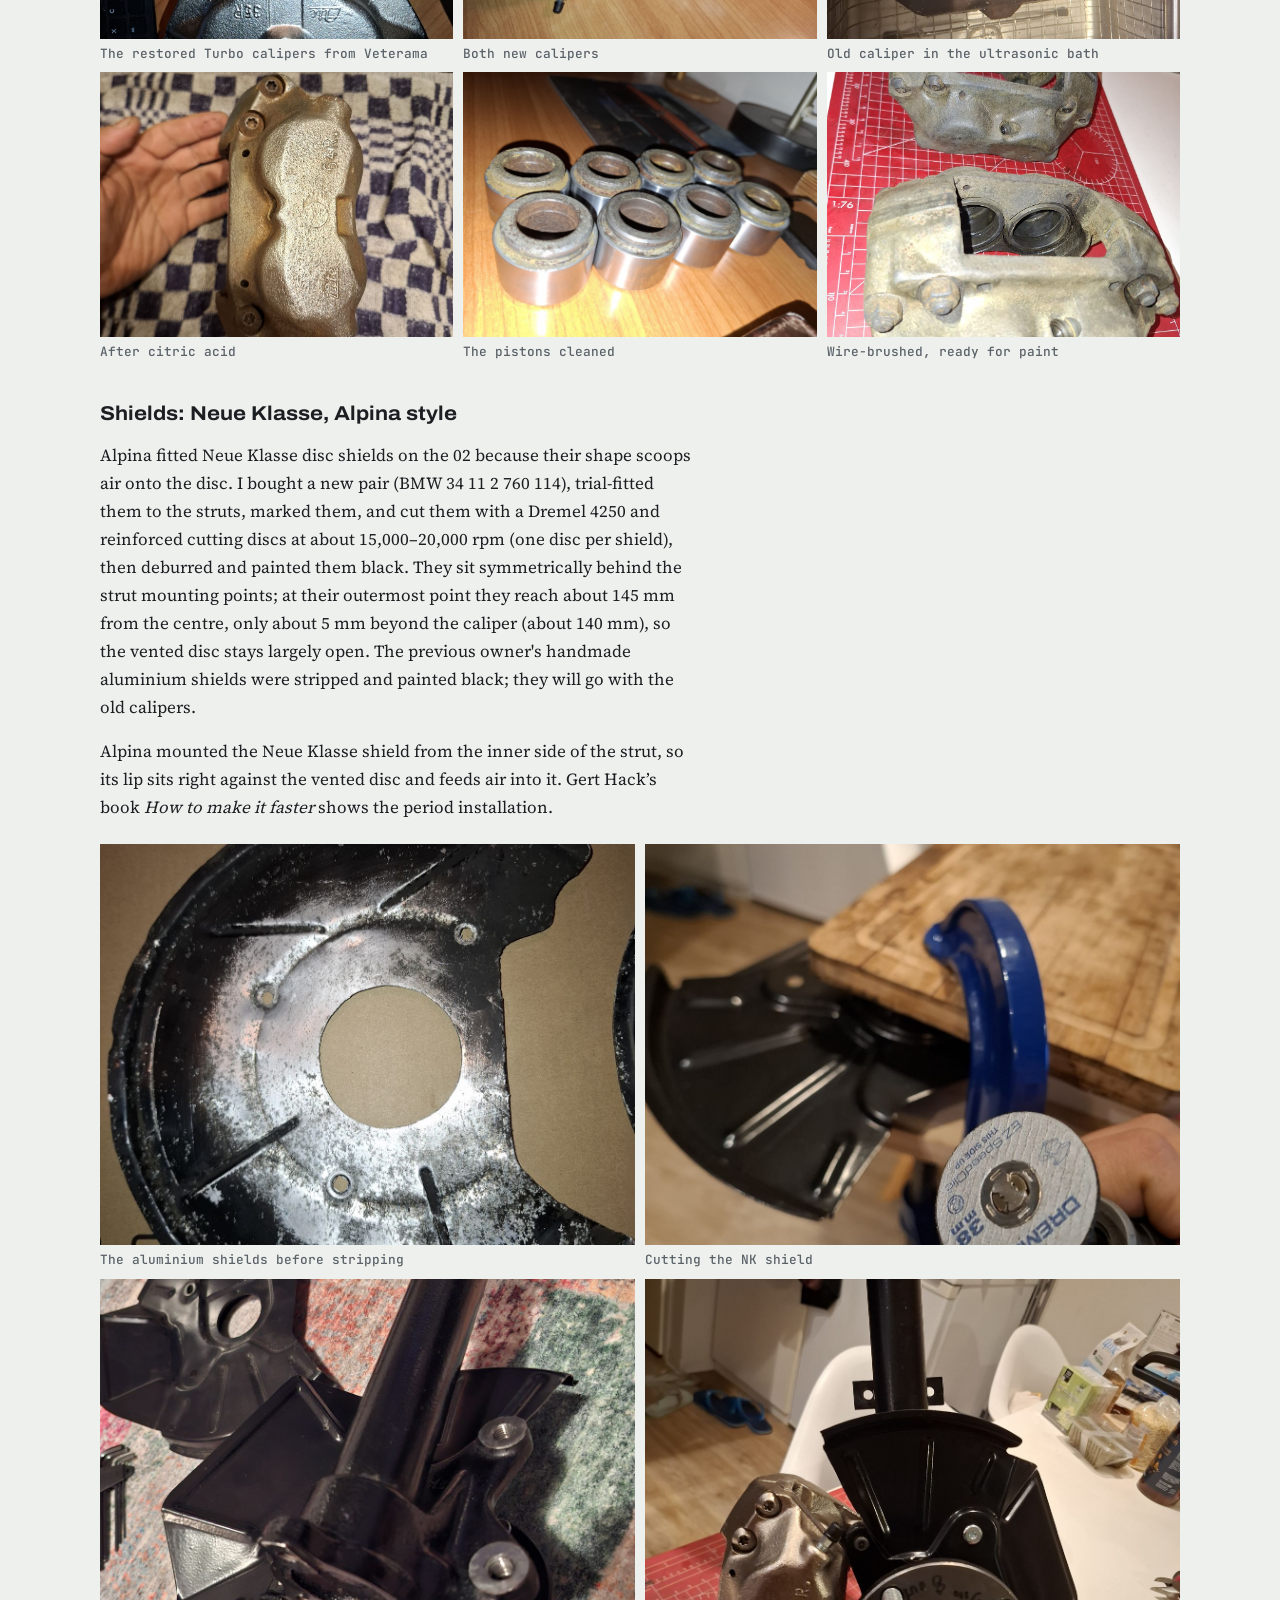
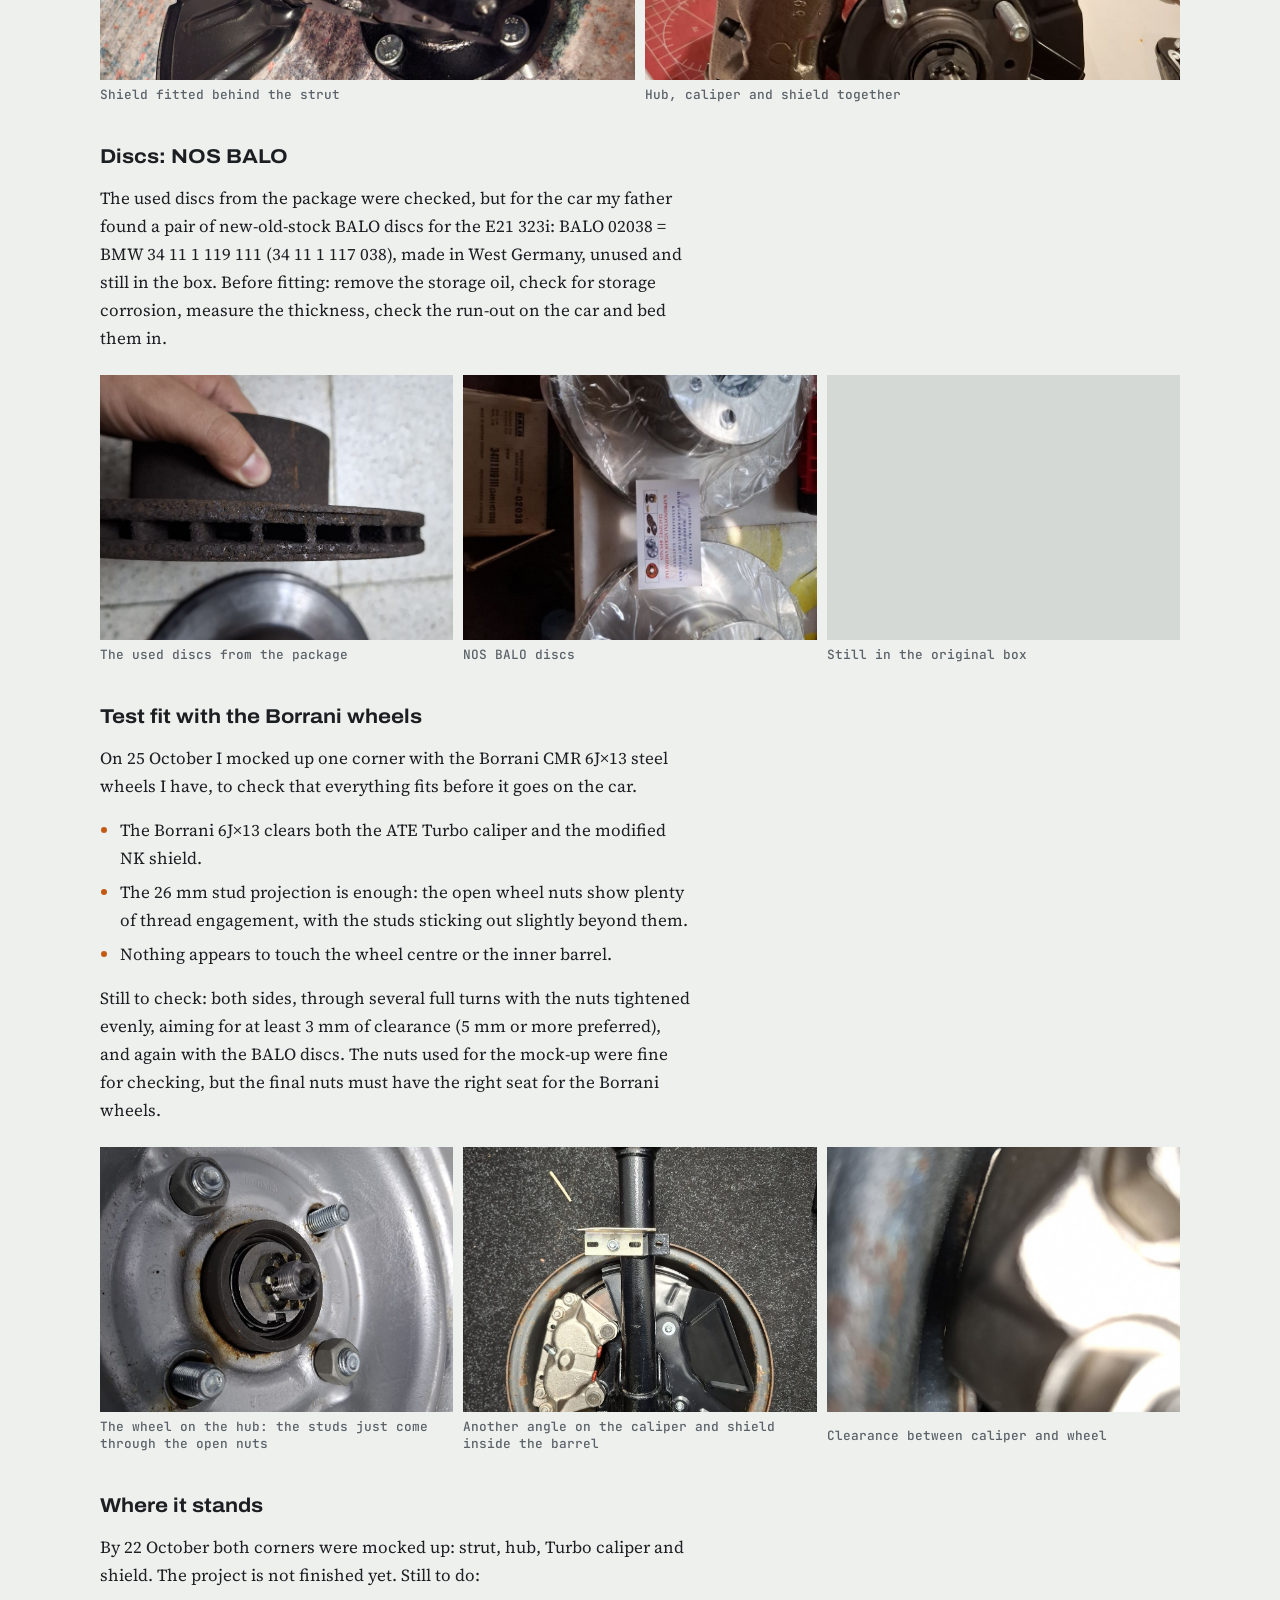
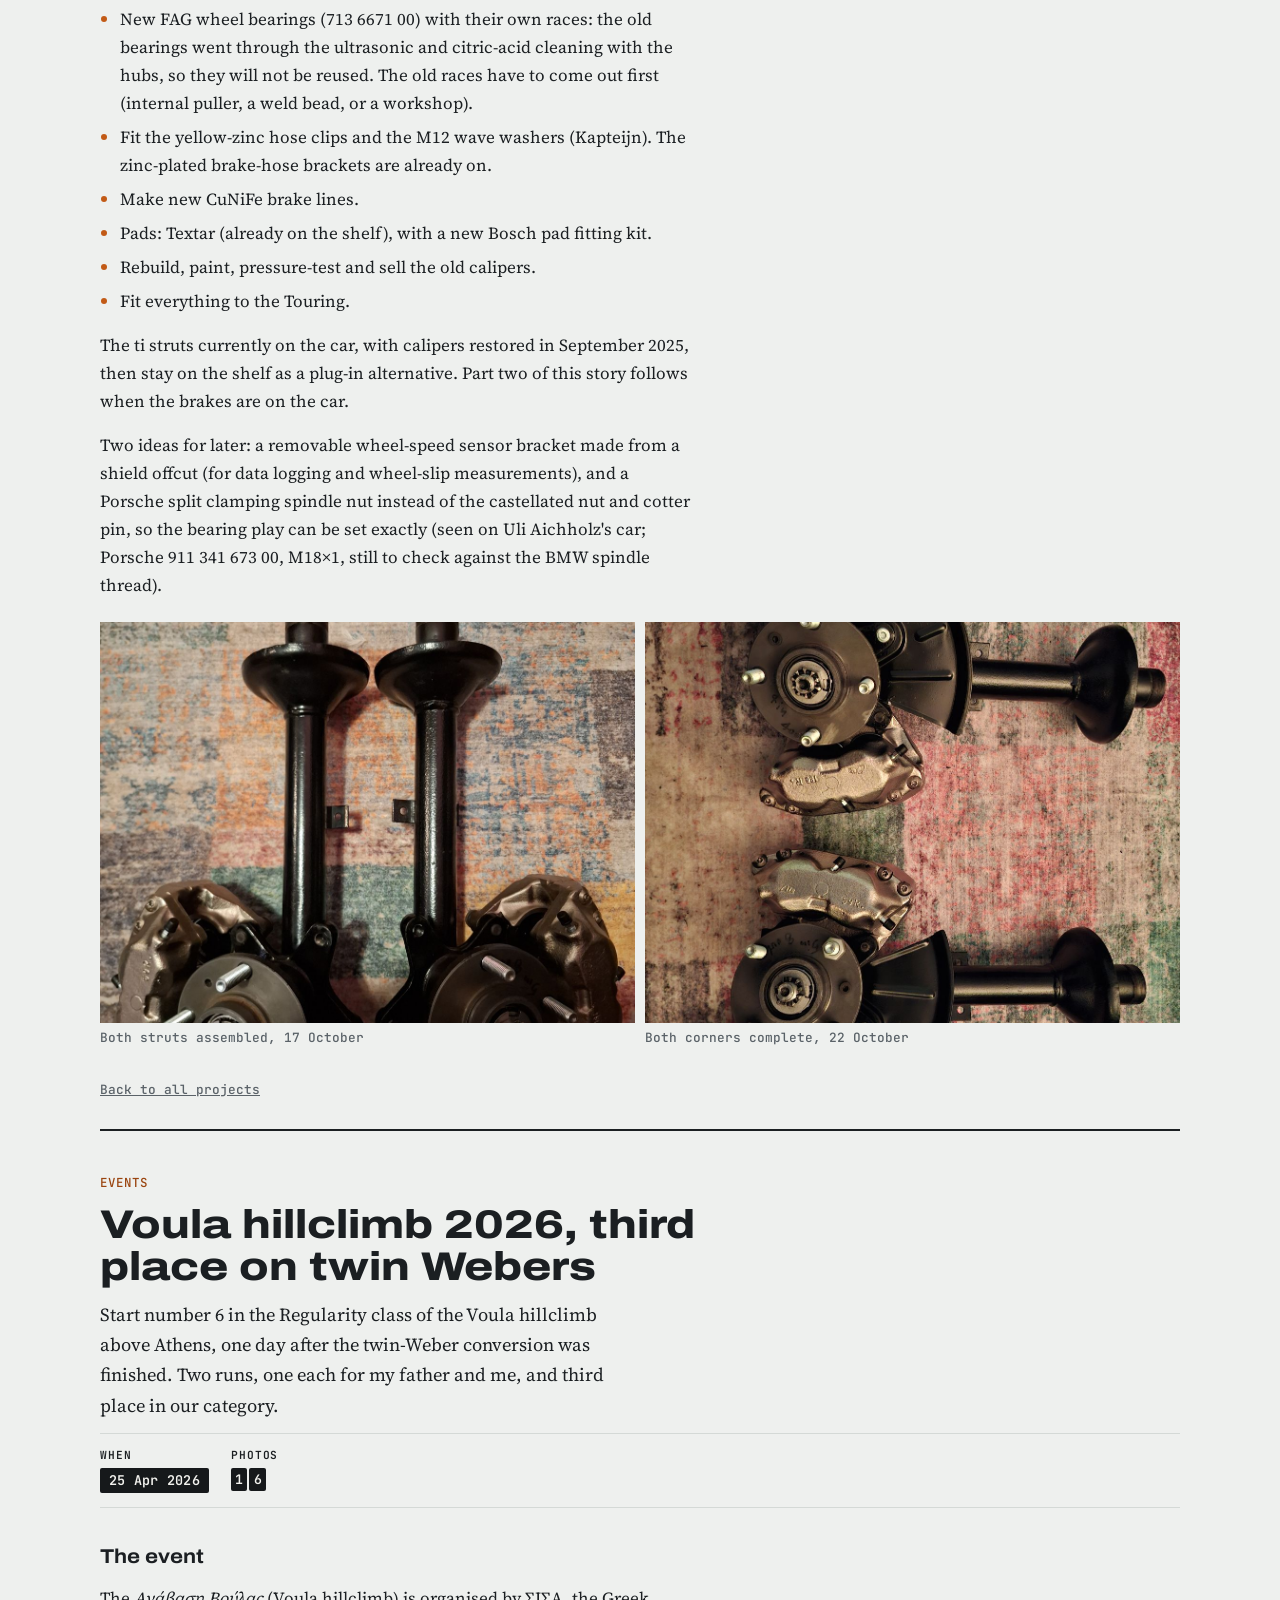
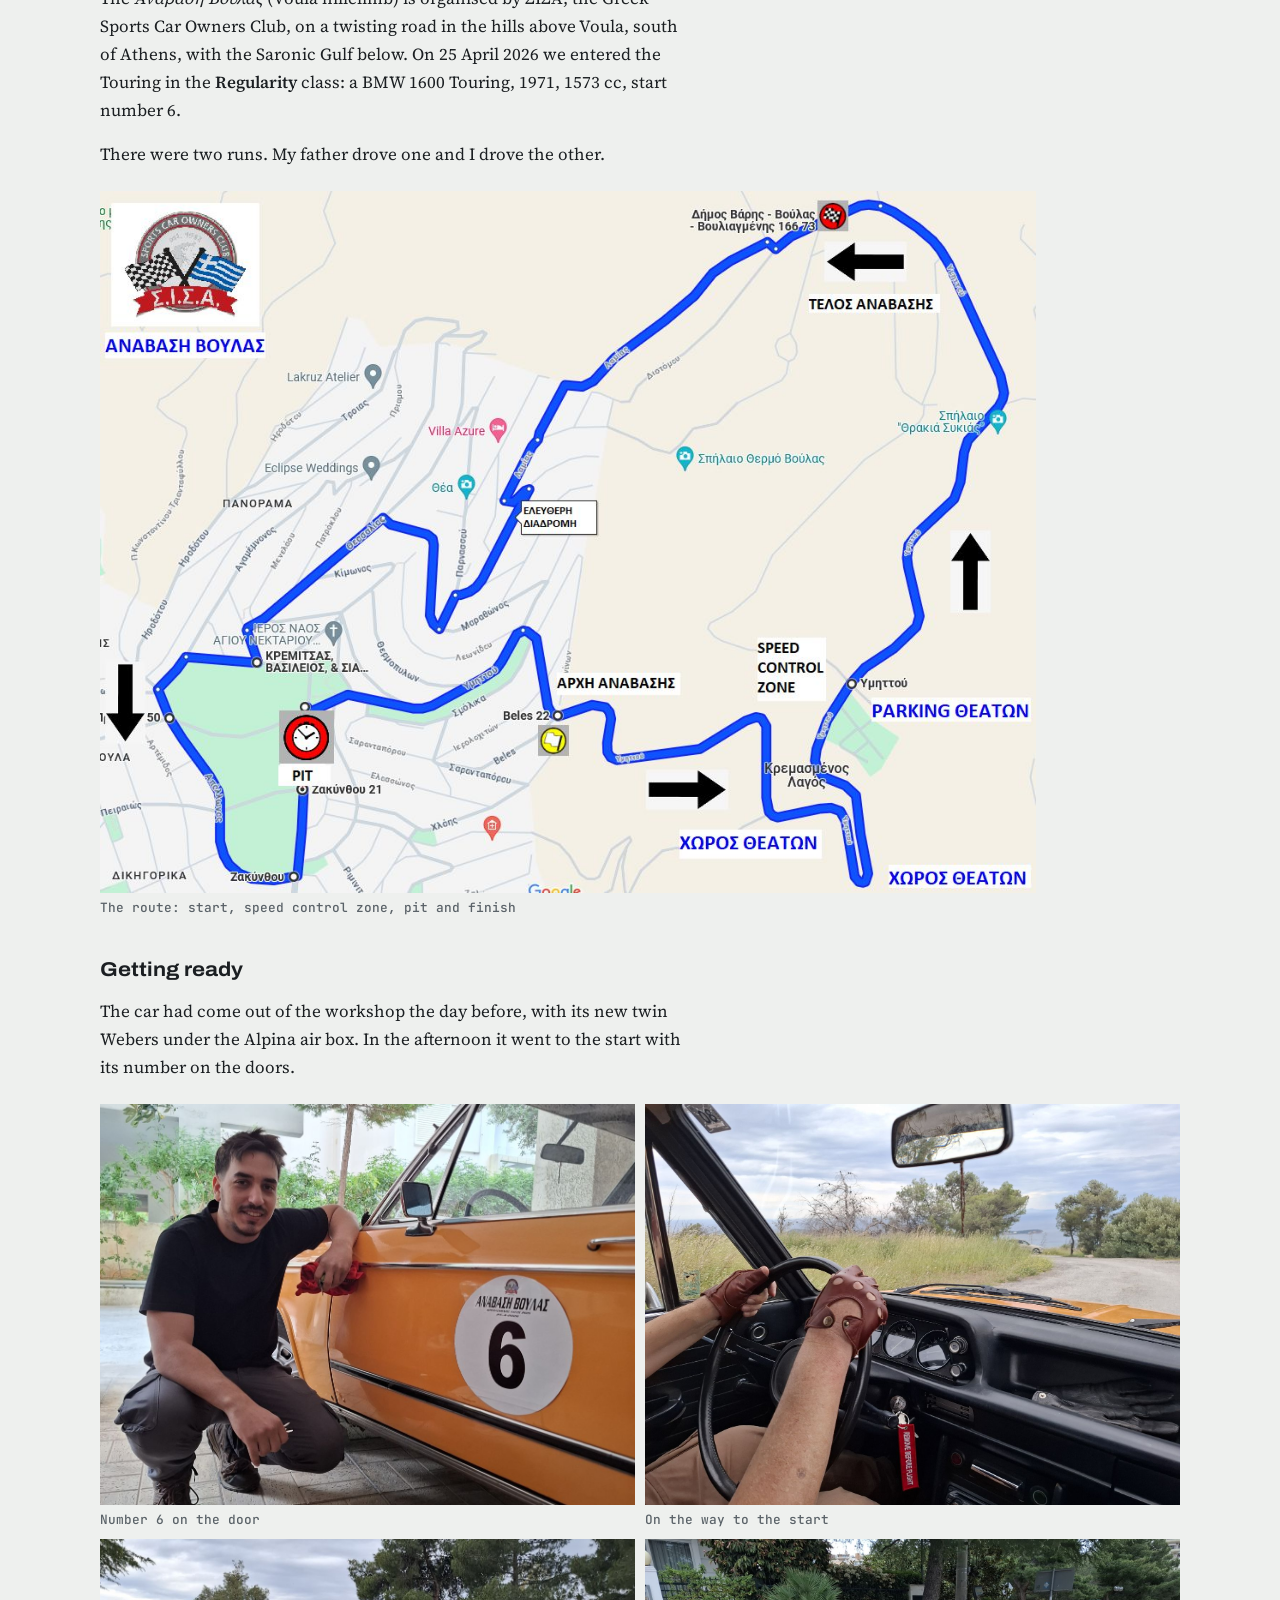
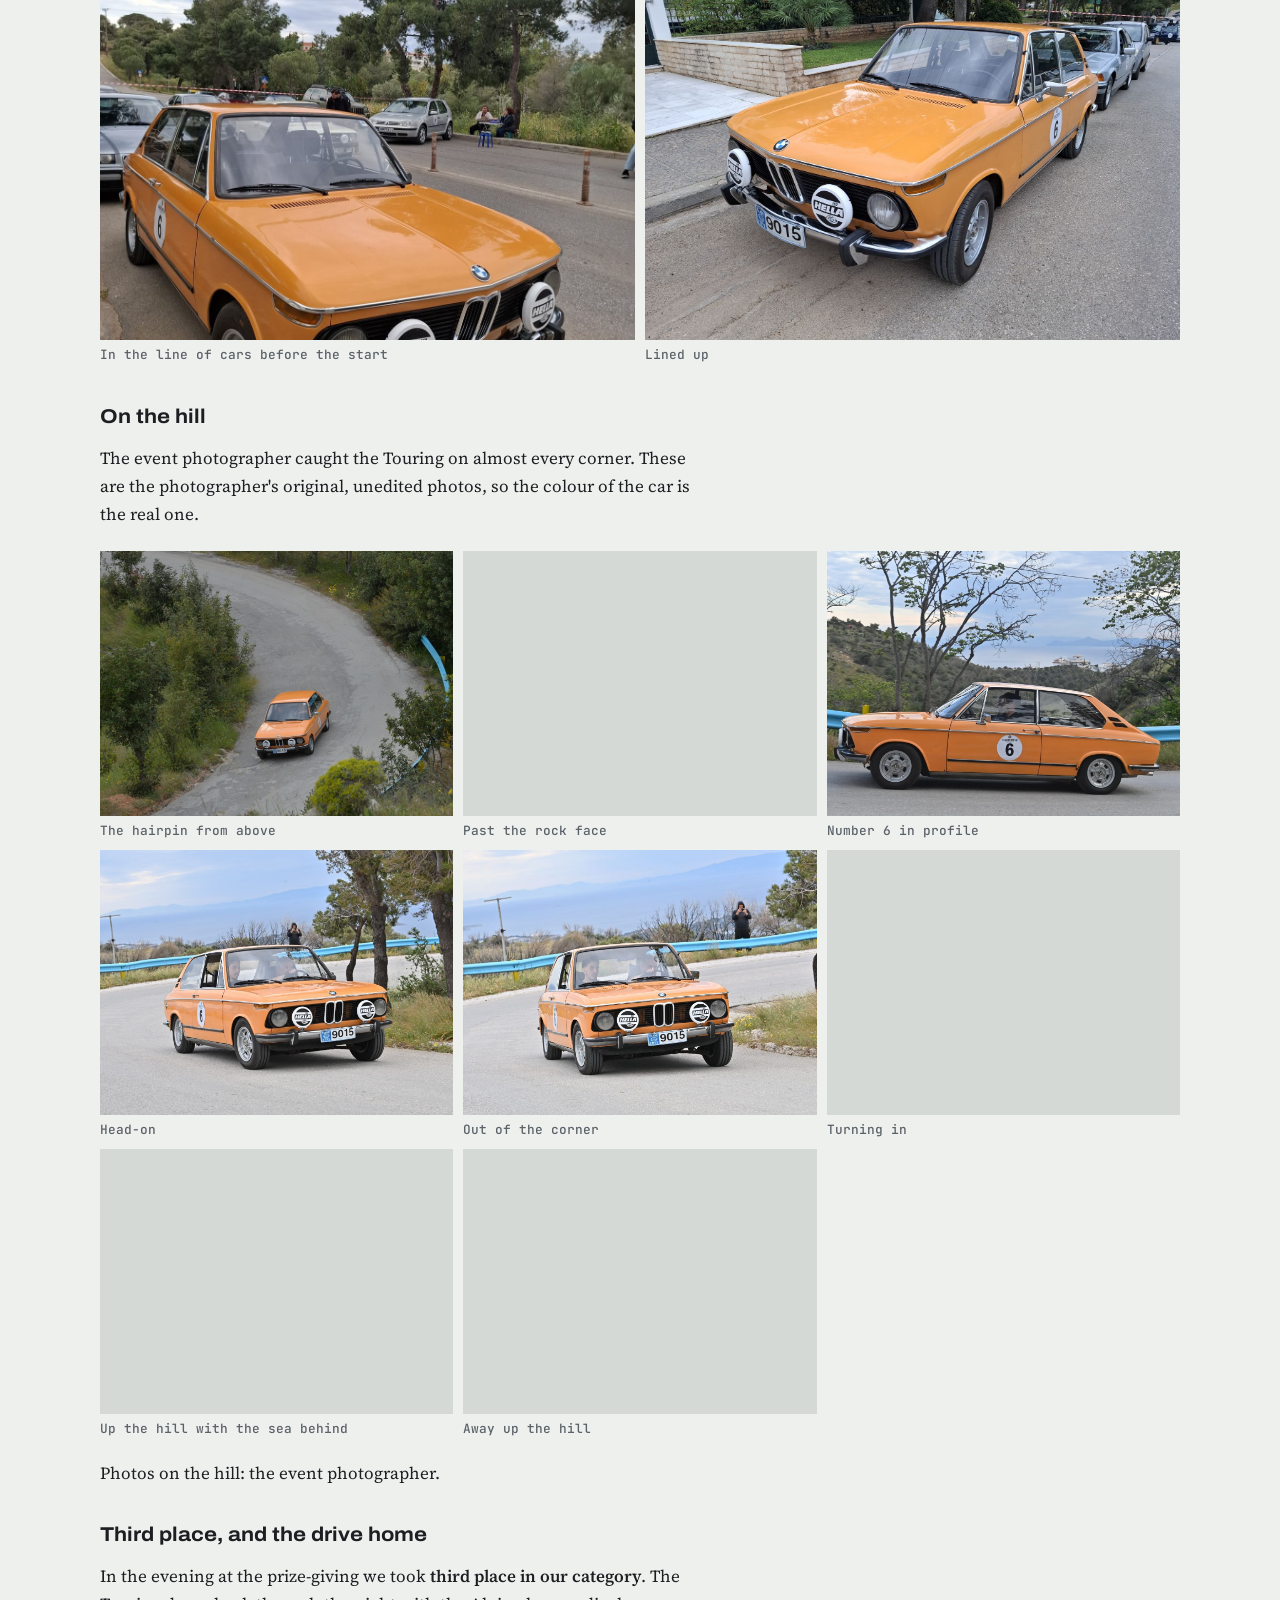
==== commit 7004b3fa: "To do tab, service intervals, Next up on the car page" ====
--- a/index.html
+++ b/index.html
@@ -70,7 +70,7 @@
 footer{padding-block:30px;color:var(--muted);font:500 .8rem/1.5 var(--mono);border-top:1px solid var(--line)}
 @media (prefers-reduced-motion:no-preference){.card{transition:transform .15s ease}.card:hover{transform:translateY(-2px)}}
 [hidden]{display:none!important}
-article,.notes,.entry{scroll-margin-top:calc(60px + env(safe-area-inset-top,0px))}
+article,.notes,.entry,.todo-item{scroll-margin-top:calc(60px + env(safe-area-inset-top,0px))}
 /* Menu: a sticky bar with one drop-down button; each entry is a section of the same page, switched by the URL #hash */
 body::before{content:"";position:fixed;inset:0 0 auto;height:env(safe-area-inset-top,0px);background:var(--bg);z-index:10}
 nav.tabs{position:sticky;top:env(safe-area-inset-top,0px);z-index:5;background:var(--bg);display:flex;align-items:center;gap:12px;
@@ -166,13 +166,64 @@
 th,td{border:1px solid var(--line);padding:6px 9px;text-align:left;vertical-align:top}
 th{background:var(--surface);font-weight:700}
 .car{display:grid;gap:18px;padding-block:28px}
+/* To do: same logbook layout as Maintenance; status + priority on the left */
+.todo-group{display:flex;align-items:baseline;gap:10px;font:700 1.3rem/1.2 var(--display);font-stretch:112%;margin:34px 0 0}
+.todo-group .n,.todo-done summary .n{font:600 .8rem/1 var(--mono);color:var(--accent-ink)}
+.todo-list{display:grid;padding-block:10px 0}
+.todo-item{display:grid;grid-template-columns:minmax(0,11rem) minmax(0,1fr);gap:8px 26px;padding-block:20px;border-top:1px solid var(--line)}
+.todo-list .todo-item:first-child{border-top:2px solid var(--fg)}
+.todo-item .when{display:flex;flex-direction:column;align-items:flex-start;gap:8px}
+.todo-item .what{display:grid;gap:10px;min-width:0}
+.todo-item h3{font:700 1.15rem/1.25 var(--display);font-stretch:110%;margin:0;text-wrap:balance}
+.todo-item p{margin:0;max-width:66ch}
+.todo-item ul{margin:0;padding-left:1.2em;display:grid;gap:4px;max-width:66ch}
+.todo-item li::marker{color:var(--accent)}
+.todo-item.st-in-progress .what{border-left:3px solid var(--accent);padding-left:16px}
+.t-status{font:600 .72rem/1 var(--mono);letter-spacing:.08em;text-transform:uppercase;padding:6px 8px;border:1px solid var(--line);border-radius:2px;color:var(--fg)}
+.t-status.st-in-progress{background:var(--accent);border-color:var(--accent);color:var(--bg)}
+.t-status.st-parts-on-the-shelf{border-color:var(--fg)}
+.t-status.st-to-decide{border-style:dashed;border-color:var(--accent)}
+.todo-intro{max-width:66ch;color:var(--muted);margin:8px 0 0}
+.t-status.st-waiting,.t-status.st-done{color:var(--muted)}
+.t-prio{font:600 .74rem/1.2 var(--mono);color:var(--muted)}
+.t-prio.p-high{color:var(--accent-ink)}
+.t-foot a{color:var(--accent-ink)}
+.todo-done{margin-top:34px;border-top:1px solid var(--line);padding-top:16px}
+.todo-done summary{cursor:pointer;font:700 1.1rem/1.2 var(--display);display:flex;align-items:baseline;gap:10px}
+.todo-done .todo-item{opacity:.8}
+@media (max-width:640px){.todo-item{grid-template-columns:1fr}.todo-item .when{flex-direction:row;flex-wrap:wrap;align-items:center}}
+.nextup{border:1px solid var(--line);border-left:4px solid var(--accent);background:var(--surface);padding:16px 20px;display:grid;gap:10px;max-width:66ch}
+.nextup h3{font:700 1.1rem/1.2 var(--display);margin:0}
+.nextup ul{margin:0;padding-left:1.2em;display:grid;gap:4px}
+.nextup li::marker{color:var(--accent)}
+.nextup p{margin:0}
+/* Service intervals table (Maintenance tab) */
+.svc{display:grid;gap:4px;margin-bottom:8px}
+.svc-table{width:100%;min-width:760px;font:400 .9rem/1.45 var(--body)}
+.svc-table th{font:600 .72rem/1.2 var(--mono);letter-spacing:.08em;text-transform:uppercase;color:var(--muted);background:none;border:0;border-bottom:2px solid var(--fg);padding:8px 10px}
+.svc-table td{border:0;border-bottom:1px solid var(--line);padding:10px;vertical-align:top}
+.svc-table td:first-child{max-width:24rem}
+.svc-sub{display:block;font:500 .76rem/1.4 var(--mono);color:var(--muted);margin-top:4px}
+.svc-st{display:inline-block;font:600 .7rem/1 var(--mono);letter-spacing:.08em;text-transform:uppercase;padding:6px 8px;border:1px solid var(--line);border-radius:2px;white-space:nowrap}
+.svc-st.st-overdue{background:var(--accent);border-color:var(--accent);color:var(--bg)}
+.svc-st.st-due-soon{border-color:var(--accent);color:var(--accent-ink)}
+.svc-st.st-unknown{border-style:dashed;color:var(--muted)}
+.svc-st.st-ok{color:var(--muted)}
+.svc-src summary,.svc-refs summary{cursor:pointer;font:500 .76rem/1.4 var(--mono);color:var(--accent-ink);margin-top:6px}
+.svc-src p{margin:6px 0 0;font-size:.85rem;color:var(--muted)}
+.svc-src b{color:var(--fg);font-weight:600}
+.svc-table .question{margin-top:8px;font-size:.85rem}
+.svc-refs ul{margin:8px 0 0;padding-left:1.2em;font:500 .78rem/1.5 var(--mono);color:var(--muted);display:grid;gap:4px}
+.svc-refs a{color:var(--accent-ink);overflow-wrap:anywhere}
+.nextup a{color:var(--fg)}
+.nextup .projlink a{color:var(--accent-ink)}
 .car .cover{width:100%;max-height:60vh;object-fit:cover;display:block}
 </style>
 <div class="wrap" id="top">
 <header class="mast"><div class="mast-text"><span class="kicker">BMW 1600 Touring · chassis 3300994</span><h1>Workshop Journal</h1>
 <p class="lede">What I restore, rebuild and fix on my 1600 Touring and its parts, with the photos from the bench.</p>
-<div class="meta">Published version · built 8 Nov 2026</div></div><a class="logo" href="#car" aria-label="The car"><img src="logo.png" alt="BMW 1600 Touring, side view" width="900" height="315"></a></header>
-<nav class="tabs" aria-label="Sections"><div class="menu"><button type="button" class="menu-btn" aria-expanded="false" aria-controls="menu-list"><span class="cur">Projects</span><span class="chev" aria-hidden="true">▾</span></button><div class="menu-list" id="menu-list" hidden><a href="#projects">Projects<span class="n">8</span></a><a href="#maintenance">Maintenance<span class="n">25</span></a><a href="#notes">Tech notes<span class="n">19</span></a><a href="#car">The car</a><a class="lab" href="lab/index.html">Suspension lab</a></div></div><a class="lang" href="el.html" hreflang="el" lang="el">Ελληνικά</a></nav>
+<div class="meta">Published version · built 15 Nov 2026</div></div><a class="logo" href="#car" aria-label="The car"><img src="logo.png" alt="BMW 1600 Touring, side view" width="900" height="315"></a></header>
+<nav class="tabs" aria-label="Sections"><div class="menu"><button type="button" class="menu-btn" aria-expanded="false" aria-controls="menu-list"><span class="cur">Projects</span><span class="chev" aria-hidden="true">▾</span></button><div class="menu-list" id="menu-list" hidden><a href="#projects">Projects<span class="n">8</span></a><a href="#maintenance">Maintenance<span class="n">25</span></a><a href="#todo">To do<span class="n">26</span></a><a href="#notes">Tech notes<span class="n">19</span></a><a href="#car">The car</a><a class="lab" href="lab/index.html">Suspension lab</a></div></div><a class="lang" href="el.html" hreflang="el" lang="el">Ελληνικά</a></nav>
 <section class="tab" id="tab-projects" aria-label="Projects"><section class="overview" aria-label="Projects"><a class="card" href="#2026-10-vented-brake-upgrade"><img src="img/2026-10-vented-brake-upgrade/20261022_232558.jpg" alt="" loading="lazy"><div class="card-body"><div class="meta"><span class="tag">Brakes</span><span class="date">27 Sep – 25 Oct 2026</span></div><h3 class="card-title">Vented front brakes for the Touring, Alpina style (part 1)</h3><p>A used vented-brake package rebuilt on the kitchen table: ti struts, E21 323i hubs with oversize studs, restored ATE 2002 Turbo calipers, Neue Klasse shields cut to scoop air like Alpina did, and NOS BALO discs.</p></div></a><a class="card" href="#2026-04-25-voula-hillclimb"><img src="img/2026-04-25-voula-hillclimb/IMG-80cb3cb9e733a1cfafe95fe94d98b40c-V.jpg" alt="" loading="lazy"><div class="card-body"><div class="meta"><span class="tag">Events</span><span class="date">25 Apr 2026</span></div><h3 class="card-title">Voula hillclimb 2026, third place on twin Webers</h3><p>Start number 6 in the Regularity class of the Voula hillclimb above Athens, one day after the twin-Weber conversion was finished. Two runs, one each for my father and me, and third place in our category.</p></div></a><a class="card" href="#2026-04-twin-weber-conversion"><img src="img/2026-04-twin-weber-conversion/20260424_153910.jpg" alt="" loading="lazy"><div class="card-body"><div class="meta"><span class="tag">Engine</span><span class="date">8–24 Apr 2026</span></div><h3 class="card-title">Twin Webers in two weeks, just in time for Voula</h3><p>An untouched pair of Weber 40 DCOE 76/77 from my father's warehouse, rebuilt and fitted under an Alpina air box in two weeks, finished the day before the Voula hillclimb.</p></div></a><a class="card" href="#2026-02-ferrero-steering-wheel"><img src="img/2026-02-ferrero-steering-wheel/20260304_105737.jpg" alt="" loading="lazy"><div class="card-body"><div class="meta"><span class="tag">Interior</span><span class="date">6 Feb – 15 Mar 2026</span></div><h3 class="card-title">Bringing a Ferrero wooden steering wheel back to life</h3><p>Grey, brittle and coming apart at the old glue joint. Re-glued with epoxy and twine, sanded to 1000 grit, many coats of tung oil and a German wood wax.</p></div></a><a class="card" href="#2026-02-ti-air-filter-housing"><img src="img/2026-02-ti-air-filter-housing/20260301_193711.jpg" alt="" loading="lazy"><div class="card-body"><div class="meta"><span class="tag">Engine</span><span class="date">28 Jan – 1 Mar 2026</span></div><h3 class="card-title">Refreshing a 2002ti air filter housing for twin carbs</h3><p>A solid but tired 2002ti air box: etch primer and satin black, Alpina-style open filters instead of the snorkels, and new mounting hardware made to carry them properly.</p></div></a><a class="card" href="#2026-02-wooden-gear-knob"><img src="img/2026-02-wooden-gear-knob/20260218_225022.jpg" alt="" loading="lazy"><div class="card-body"><div class="meta"><span class="tag">Interior</span><span class="date">19 Jan – 19 Feb 2026</span></div><h3 class="card-title">A quick one — the wooden gear knob</h3><p>A faded wooden BMW gear knob with a cracked roundel: a home-made emblem under an epoxy dome, and tung oil like the steering wheel.</p></div></a><a class="card" href="#2026-02-silver-dollar-cluster"><img src="img/2026-02-silver-dollar-cluster/20260215_134944.jpg" alt="" loading="lazy"><div class="card-body"><div class="meta"><span class="tag">Interior</span><span class="date">5 Jan – 17 Mar 2026</span></div><h3 class="card-title">Restoring a 2002 ti "silver dollar" cluster, 220 km/h</h3><p>A complete, original but very tired early ti cluster brought back to the factory look: old black paint off the hubs, Alclad rings, satin housing, about 20 hours of work.</p></div></a><a class="card" href="#2025-12-hella-192-fog-lights"><img src="img/2025-12-hella-192-fog-lights/20260109_155322.jpg" alt="" loading="lazy"><div class="card-body"><div class="meta"><span class="tag">Electrical</span><span class="date">22 Dec 2025 – 9 Jan 2026</span></div><h3 class="card-title">Hella 192 fog lights, the old-school way</h3><p>A complete period Hella "Rallye 192" kit, its harness trimmed to the Touring, sleeved and wrapped in cloth tape like the factory did, and an original green BMW fog switch in the console.</p></div></a></section><article id="2026-10-vented-brake-upgrade"><header><div class="meta"><span class="tag">Brakes</span></div><h2>Vented front brakes for the Touring, Alpina style (part 1)</h2><p class="summary">A used vented-brake package rebuilt on the kitchen table: ti struts, E21 323i hubs with oversize studs, restored ATE 2002 Turbo calipers, Neue Klasse shields cut to scoop air like Alpina did, and NOS BALO discs.</p><div class="facts"><div><b>When</b><span class="date">27 Sep – 25 Oct 2026</span></div><div><b>Photos</b><span class="drums"><span class="d">2</span><span class="d">9</span></span></div><div><b>Ledger SKU</b>P-0192, P-0202, P-0214, P-0198…P-0201, P-0147, P-0025, P-0205, P-0166</div></div></header><div class="story"><h3>The idea</h3>
 <p>The 02 came with solid front discs; only the 2002 Turbo had vented ones. My Touring has the stock ti/tii front end (solid discs) and 250 mm rear drums with 19 mm wheel cylinders, without a brake pressure regulator. My father once tried 22 mm wheel cylinders with a regulator and did not like the brake balance, so he went back to 19 mm without one.</p>
 <p>I weighed three ways to get vented front discs: E21 323i hubs with vented discs; Alpina-style discs (reproductions exist, but the ti/tii calipers then need spacers); or Turbo hubs and discs. The E21 323i route made the most sense financially: new Turbo hubs alone are expensive, the Alpina parts are expensive because so few are made, while E21 hubs, discs (ATE, Zimmermann) and parts are still easy to find. I also decided against aluminium hubs: they are dimensioned like the steel ones, so I did not trust them to be engineered for aluminium. When I discussed it on the bmw2002faq forum in August 2025, several members said they run the same combination.</p>
@@ -359,16 +410,16 @@
 <div class="gallery pair"><figure><img src="img/2025-12-hella-192-fog-lights/20251230_135434.jpg" alt="The finished harness in cloth tape" loading="lazy" decoding="async"><figcaption>The finished harness in cloth tape</figcaption></figure><figure><img src="img/2025-12-hella-192-fog-lights/20251230_151241.jpg" alt="The harness laid out in front of the car" loading="lazy" decoding="async"><figcaption>The harness laid out in front of the car</figcaption></figure></div>
 <p>For now the lights are fed straight from the battery, so they work whether the ignition is on or not. Tying them to the ignition is still on the list. There is also what looks like factory wiring for fog and driving lights on the car, which might be the neater way.</p>
 <h3>Done</h3>
-<div class="gallery pair"><figure><img src="img/2025-12-hella-192-fog-lights/20260109_155322.jpg" alt="Finished, January 2026" loading="lazy" decoding="async"><figcaption>Finished, January 2026</figcaption></figure><figure><img src="img/2025-12-hella-192-fog-lights/20260109_155408.jpg" alt="With the box they came in" loading="lazy" decoding="async"><figcaption>With the box they came in</figcaption></figure></div></div><p class="top"><a href="#projects">Back to all projects</a></p></article></section><section class="tab" id="tab-maintenance" aria-label="Maintenance"><p class="tab-intro">Servicing and repairs that are not a project of their own, newest first.</p><figure class="tl" aria-label="Timeline of the maintenance log"><div class="tl-scroll"><div class="tl-inner" style="--lanes:4"><div class="tl-line"></div><span class="tl-year" style="left:0.00%">2023</span><span class="tl-year" style="left:25.00%">2024</span><span class="tl-year" style="left:50.07%">2025</span><span class="tl-year" style="left:75.07%">2026</span><a class="tl-dot tip-l" href="#m-2023-01-10" style="left:0.62%;bottom:0px" data-tip="10 Jan 2023 · General service" aria-label="10 Jan 2023 · General service"></a><a class="tl-dot" href="#m-2024-01-03" style="left:25.14%;bottom:0px" data-tip="3 Jan 2024 · Differential oil, clutch master cylinder and pedal box" aria-label="3 Jan 2024 · Differential oil, clutch master cylinder and pedal box"></a><a class="tl-dot" href="#m-2024-02-09" style="left:27.67%;bottom:0px" data-tip="9 Feb 2024 · Alternator bushings and wiring" aria-label="9 Feb 2024 · Alternator bushings and wiring"></a><a class="tl-dot" href="#m-2024-07-23" style="left:38.97%;bottom:0px" data-tip="23 Jul 2024 · Clutch master cylinder and brake hoses" aria-label="23 Jul 2024 · Clutch master cylinder and brake hoses"></a><a class="tl-dot" href="#m-2024-09-03" style="left:41.85%;bottom:0px" data-tip="3 Sep 2024 · New JBL speakers" aria-label="3 Sep 2024 · New JBL speakers"></a><a class="tl-dot" href="#m-2024-12-23" style="left:49.45%;bottom:0px" data-tip="23 Dec 2024 · General service" aria-label="23 Dec 2024 · General service"></a><a class="tl-dot" href="#m-2025-02-08" style="left:52.67%;bottom:0px" data-tip="8 Feb 2025 · Rear brakes, rear dampers, propshaft" aria-label="8 Feb 2025 · Rear brakes, rear dampers, propshaft"></a><a class="tl-dot" href="#m-2025-03" style="left:55.07%;bottom:0px" data-tip="Mar 2025 · Front dampers and alignment" aria-label="Mar 2025 · Front dampers and alignment"></a><a class="tl-dot" href="#m-2025-04-08" style="left:56.71%;bottom:16px" data-tip="8 Apr 2025 · New kidney grille and side grilles" aria-label="8 Apr 2025 · New kidney grille and side grilles"></a><a class="tl-dot" href="#m-2025-04-10" style="left:56.85%;bottom:32px" data-tip="10 Apr 2025 · Cluster cleaned, new OSRAM bulbs" aria-label="10 Apr 2025 · Cluster cleaned, new OSRAM bulbs"></a><a class="tl-dot" href="#m-2025-04-11" style="left:56.92%;bottom:0px" data-tip="11 Apr 2025 · Licence-plate lights refreshed" aria-label="11 Apr 2025 · Licence-plate lights refreshed"></a><a class="tl-dot" href="#m-2025-04-15" style="left:57.19%;bottom:48px" data-tip="15 Apr 2025 · Wheel alignment" aria-label="15 Apr 2025 · Wheel alignment"></a><a class="tl-dot" href="#m-2025-06" style="left:61.37%;bottom:0px" data-tip="Jun 2025 · Anti-roll bar links and bushings" aria-label="Jun 2025 · Anti-roll bar links and bushings"></a><a class="tl-dot" href="#m-2025-08-07" style="left:65.00%;bottom:0px" data-tip="7 Aug 2025 · New fuel pump, LSD oil" aria-label="7 Aug 2025 · New fuel pump, LSD oil"></a><a class="tl-dot" href="#m-2025-08-08" style="left:65.07%;bottom:16px" data-tip="8 Aug 2025 · Pedal box refresh, indicator fault" aria-label="8 Aug 2025 · Pedal box refresh, indicator fault"></a><a class="tl-dot" href="#m-2025-08-09" style="left:65.14%;bottom:32px" data-tip="9 Aug 2025 · New rear silencer (Larini)" aria-label="9 Aug 2025 · New rear silencer (Larini)"></a><a class="tl-dot" href="#m-2025-09-02" style="left:66.78%;bottom:48px" data-tip="2 Sep 2025 · Pulling to the left: hub seal, rebuilt calipers, new pads" aria-label="2 Sep 2025 · Pulling to the left: hub seal, rebuilt calipers, new pads"></a><a class="tl-dot" href="#m-2025-12" style="left:73.90%;bottom:0px" data-tip="Dec 2025 · Engine mount torn at the Varkiza event" aria-label="Dec 2025 · Engine mount torn at the Varkiza event"></a><a class="tl-dot proj" href="#m-2025-12-30-2025-12-hella-192-fog-lights" style="left:74.93%;bottom:16px" data-tip="30 Dec 2025 · Hella 192 fog lights, the old-school way" aria-label="30 Dec 2025 · Hella 192 fog lights, the old-school way"></a><a class="tl-dot tip-r" href="#m-2026-04-24" style="left:82.81%;bottom:0px" data-tip="24 Apr 2026 · Petri steering wheel in, MOMO Niki Lauda out" aria-label="24 Apr 2026 · Petri steering wheel in, MOMO Niki Lauda out"></a><a class="tl-dot proj tip-r" href="#m-2026-04-24-2026-04-twin-weber-conversion" style="left:82.81%;bottom:16px" data-tip="24 Apr 2026 · Twin Webers in two weeks, just in time for Voula" aria-label="24 Apr 2026 · Twin Webers in two weeks, just in time for Voula"></a><a class="tl-dot tip-r" href="#m-2026-08-02" style="left:89.66%;bottom:0px" data-tip="2 Aug 2026 · The ti cluster goes in" aria-label="2 Aug 2026 · The ti cluster goes in"></a><a class="tl-dot tip-r" href="#m-2026-09-06" style="left:92.05%;bottom:0px" data-tip="6 Sep 2026 · Rear brake drums cleaned" aria-label="6 Sep 2026 · Rear brake drums cleaned"></a><a class="tl-dot tip-r" href="#m-2026-09-08" style="left:92.19%;bottom:16px" data-tip="8 Sep 2026 · Engine mounts and engine-bay service" aria-label="8 Sep 2026 · Engine mounts and engine-bay service"></a><a class="tl-dot tip-r" href="#m-2026-10-30" style="left:95.75%;bottom:0px" data-tip="30 Oct 2026 · Choke connected to the twin Webers" aria-label="30 Oct 2026 · Choke connected to the twin Webers"></a></div></div><div class="tl-legend"><span><i class="tl-key"></i>Maintenance</span><span><i class="tl-key proj"></i>Project fitted to the car</span></div></figure><figure class="usage"><figcaption class="u-head"><b>Kilometres driven</b><span>about 690 km a year</span></figcaption><div class="u-scroll"><svg viewBox="0 0 1000 300" role="img" aria-label="Kilometres driven"><line class="u-grid" x1="64" x2="982" y1="262.0" y2="262.0"/><text class="u-ax" x="56" y="266.0" text-anchor="end">53.500</text><line class="u-grid" x1="64" x2="982" y1="243.2" y2="243.2"/><text class="u-ax" x="56" y="247.2" text-anchor="end">53.750</text><line class="u-grid" x1="64" x2="982" y1="224.5" y2="224.5"/><text class="u-ax" x="56" y="228.5" text-anchor="end">54.000</text><line class="u-grid" x1="64" x2="982" y1="205.7" y2="205.7"/><text class="u-ax" x="56" y="209.7" text-anchor="end">54.250</text><line class="u-grid" x1="64" x2="982" y1="186.9" y2="186.9"/><text class="u-ax" x="56" y="190.9" text-anchor="end">54.500</text><line class="u-grid" x1="64" x2="982" y1="168.2" y2="168.2"/><text class="u-ax" x="56" y="172.2" text-anchor="end">54.750</text><line class="u-grid" x1="64" x2="982" y1="149.4" y2="149.4"/><text class="u-ax" x="56" y="153.4" text-anchor="end">55.000</text><line class="u-grid" x1="64" x2="982" y1="130.6" y2="130.6"/><text class="u-ax" x="56" y="134.6" text-anchor="end">55.250</text><line class="u-grid" x1="64" x2="982" y1="111.8" y2="111.8"/><text class="u-ax" x="56" y="115.8" text-anchor="end">55.500</text><line class="u-grid" x1="64" x2="982" y1="93.1" y2="93.1"/><text class="u-ax" x="56" y="97.1" text-anchor="end">55.750</text><line class="u-grid" x1="64" x2="982" y1="74.3" y2="74.3"/><text class="u-ax" x="56" y="78.3" text-anchor="end">56.000</text><line class="u-grid" x1="64" x2="982" y1="55.5" y2="55.5"/><text class="u-ax" x="56" y="59.5" text-anchor="end">56.250</text><line class="u-grid" x1="64" x2="982" y1="36.8" y2="36.8"/><text class="u-ax" x="56" y="40.8" text-anchor="end">56.500</text><line class="u-grid" x1="64" x2="982" y1="18.0" y2="18.0"/><text class="u-ax" x="56" y="22.0" text-anchor="end">56.750</text><line class="u-tick" x1="64.0" x2="64.0" y1="262" y2="267"/><text class="u-ax" x="64.0" y="282" text-anchor="middle">Apr 2022</text><line class="u-tick" x1="113.9" x2="113.9" y1="262" y2="267"/><text class="u-ax" x="113.9" y="282" text-anchor="middle">Jul</text><line class="u-tick" x1="164.3" x2="164.3" y1="262" y2="267"/><text class="u-ax" x="164.3" y="282" text-anchor="middle">Oct</text><line class="u-tick" x1="214.7" x2="214.7" y1="262" y2="267"/><text class="u-ax" x="214.7" y="282" text-anchor="middle">Jan 2023</text><line class="u-tick" x1="264.0" x2="264.0" y1="262" y2="267"/><text class="u-ax" x="264.0" y="282" text-anchor="middle">Apr</text><line class="u-tick" x1="313.9" x2="313.9" y1="262" y2="267"/><text class="u-ax" x="313.9" y="282" text-anchor="middle">Jul</text><line class="u-tick" x1="364.3" x2="364.3" y1="262" y2="267"/><text class="u-ax" x="364.3" y="282" text-anchor="middle">Oct</text><line class="u-tick" x1="414.8" x2="414.8" y1="262" y2="267"/><text class="u-ax" x="414.8" y="282" text-anchor="middle">Jan 2024</text><line class="u-tick" x1="464.6" x2="464.6" y1="262" y2="267"/><text class="u-ax" x="464.6" y="282" text-anchor="middle">Apr</text><line class="u-tick" x1="514.5" x2="514.5" y1="262" y2="267"/><text class="u-ax" x="514.5" y="282" text-anchor="middle">Jul</text><line class="u-tick" x1="564.9" x2="564.9" y1="262" y2="267"/><text class="u-ax" x="564.9" y="282" text-anchor="middle">Oct</text><line class="u-tick" x1="615.3" x2="615.3" y1="262" y2="267"/><text class="u-ax" x="615.3" y="282" text-anchor="middle">Jan 2025</text><line class="u-tick" x1="664.7" x2="664.7" y1="262" y2="267"/><text class="u-ax" x="664.7" y="282" text-anchor="middle">Apr</text><line class="u-tick" x1="714.5" x2="714.5" y1="262" y2="267"/><text class="u-ax" x="714.5" y="282" text-anchor="middle">Jul</text><line class="u-tick" x1="765.0" x2="765.0" y1="262" y2="267"/><text class="u-ax" x="765.0" y="282" text-anchor="middle">Oct</text><line class="u-tick" x1="815.4" x2="815.4" y1="262" y2="267"/><text class="u-ax" x="815.4" y="282" text-anchor="middle">Jan 2026</text><line class="u-tick" x1="864.7" x2="864.7" y1="262" y2="267"/><text class="u-ax" x="864.7" y="282" text-anchor="middle">Apr</text><line class="u-tick" x1="914.6" x2="914.6" y1="262" y2="267"/><text class="u-ax" x="914.6" y="282" text-anchor="middle">Jul</text><line class="u-tick" x1="965.0" x2="965.0" y1="262" y2="267"/><text class="u-ax" x="965.0" y="282" text-anchor="middle">Oct</text><polyline class="u-line" points="76.6,252.8 413.7,201.5 610.4,168.8 614.8,168.8 669.6,148.0 674.5,137.7 814.3,82.4 877.9,74.6 932.1,61.0 932.7,54.2 951.3,18.2 963.4,18.2 980.9,18.2"/><a href="#m-2026-10-30"><circle class="u-hit" cx="980.9" cy="18.2" r="11"/><circle class="u-job" cx="980.9" cy="18.2" r="5"><title>30 Oct 2026 · ≈ 56.750 km · Choke connected to the twin Webers</title></circle></a><a href="#m-2026-09-08"><circle class="u-hit" cx="952.4" cy="18.2" r="11"/><circle class="u-job" cx="952.4" cy="18.2" r="5"><title>8 Sep 2026 · ≈ 56.750 km · Engine mounts and engine-bay service</title></circle></a><a href="#m-2026-09-06"><circle class="u-hit" cx="951.3" cy="18.2" r="11"/><circle class="u-job" cx="951.3" cy="18.2" r="5"><title>6 Sep 2026 · ≈ 56.750 km · Rear brake drums cleaned</title></circle></a><a href="#m-2026-08-02"><circle class="u-hit" cx="932.1" cy="61.0" r="11"/><circle class="u-job" cx="932.1" cy="61.0" r="5"><title>2 Aug 2026 · ≈ 56.180 km · The ti cluster goes in</title></circle></a><a href="#m-2026-04-24"><circle class="u-hit" cx="877.3" cy="74.7" r="11"/><circle class="u-job" cx="877.3" cy="74.7" r="5"><title>24 Apr 2026 · ≈ 56.000 km · Petri steering wheel in. MOMO Niki Lauda out</title></circle></a><a href="#m-2026-04-24-2026-04-twin-weber-conversion"><circle class="u-hit" cx="877.3" cy="74.7" r="11"/><circle class="u-job" cx="877.3" cy="74.7" r="5"><title>24 Apr 2026 · ≈ 56.000 km · Twin Webers in two weeks. just in time for Voula</title></circle></a><a href="#m-2025-12-30-2025-12-hella-192-fog-lights"><circle class="u-hit" cx="814.3" cy="82.4" r="11"/><circle class="u-job" cx="814.3" cy="82.4" r="5"><title>30 Dec 2025 · ≈ 55.890 km · Hella 192 fog lights. the old-school way</title></circle></a><a href="#m-2025-12"><circle class="u-hit" cx="806.1" cy="85.7" r="11"/><circle class="u-job" cx="806.1" cy="85.7" r="5"><title>Dec 2025 · ≈ 55.850 km · Engine mount torn at the Varkiza event</title></circle></a><a href="#m-2025-09-02"><circle class="u-hit" cx="749.1" cy="108.2" r="11"/><circle class="u-job" cx="749.1" cy="108.2" r="5"><title>2 Sep 2025 · ≈ 55.550 km · Pulling to the left: hub seal. rebuilt calipers. new pads</title></circle></a><a href="#m-2025-08-09"><circle class="u-hit" cx="735.9" cy="113.4" r="11"/><circle class="u-job" cx="735.9" cy="113.4" r="5"><title>9 Aug 2025 · ≈ 55.480 km · New rear silencer (Larini)</title></circle></a><a href="#m-2025-08-08"><circle class="u-hit" cx="735.4" cy="113.6" r="11"/><circle class="u-job" cx="735.4" cy="113.6" r="5"><title>8 Aug 2025 · ≈ 55.480 km · Pedal box refresh. indicator fault</title></circle></a><a href="#m-2025-08-07"><circle class="u-hit" cx="734.8" cy="113.8" r="11"/><circle class="u-job" cx="734.8" cy="113.8" r="5"><title>7 Aug 2025 · ≈ 55.470 km · New fuel pump. LSD oil</title></circle></a><a href="#m-2025-06"><circle class="u-hit" cx="705.8" cy="125.3" r="11"/><circle class="u-job" cx="705.8" cy="125.3" r="5"><title>Jun 2025 · ≈ 55.320 km · Anti-roll bar links and bushings</title></circle></a><a href="#m-2025-04-15"><circle class="u-hit" cx="672.3" cy="142.3" r="11"/><circle class="u-job" cx="672.3" cy="142.3" r="5"><title>15 Apr 2025 · ≈ 55.090 km · Wheel alignment</title></circle></a><a href="#m-2025-04-11"><circle class="u-hit" cx="670.2" cy="146.9" r="11"/><circle class="u-job" cx="670.2" cy="146.9" r="5"><title>11 Apr 2025 · ≈ 55.030 km · Licence-plate lights refreshed</title></circle></a><a href="#m-2025-04-10"><circle class="u-hit" cx="669.6" cy="148.0" r="11"/><circle class="u-job" cx="669.6" cy="148.0" r="5"><title>10 Apr 2025 · ≈ 55.020 km · Cluster cleaned. new OSRAM bulbs</title></circle></a><a href="#m-2025-04-08"><circle class="u-hit" cx="668.5" cy="148.4" r="11"/><circle class="u-job" cx="668.5" cy="148.4" r="5"><title>8 Apr 2025 · ≈ 55.010 km · New kidney grille and side grilles</title></circle></a><a href="#m-2025-03"><circle class="u-hit" cx="655.4" cy="153.4" r="11"/><circle class="u-job" cx="655.4" cy="153.4" r="5"><title>Mar 2025 · ≈ 54.950 km · Front dampers and alignment</title></circle></a><a href="#m-2025-02-08"><circle class="u-hit" cx="636.2" cy="160.7" r="11"/><circle class="u-job" cx="636.2" cy="160.7" r="5"><title>8 Feb 2025 · ≈ 54.850 km · Rear brakes. rear dampers. propshaft</title></circle></a><a href="#m-2024-12-23"><circle class="u-hit" cx="610.4" cy="168.8" r="11"/><circle class="u-job" cx="610.4" cy="168.8" r="5"><title>23 Dec 2024 · ≈ 54.740 km · General service</title></circle></a><a href="#m-2024-09-03"><circle class="u-hit" cx="549.6" cy="178.9" r="11"/><circle class="u-job" cx="549.6" cy="178.9" r="5"><title>3 Sep 2024 · ≈ 54.610 km · New JBL speakers</title></circle></a><a href="#m-2024-07-23"><circle class="u-hit" cx="526.6" cy="182.7" r="11"/><circle class="u-job" cx="526.6" cy="182.7" r="5"><title>23 Jul 2024 · ≈ 54.560 km · Clutch master cylinder and brake hoses</title></circle></a><a href="#m-2024-02-09"><circle class="u-hit" cx="436.1" cy="197.7" r="11"/><circle class="u-job" cx="436.1" cy="197.7" r="5"><title>9 Feb 2024 · ≈ 54.360 km · Alternator bushings and wiring</title></circle></a><a href="#m-2024-01-03"><circle class="u-hit" cx="415.9" cy="201.1" r="11"/><circle class="u-job" cx="415.9" cy="201.1" r="5"><title>3 Jan 2024 · ≈ 54.310 km · Differential oil. clutch master cylinder and pedal box</title></circle></a><a href="#m-2023-01-10"><circle class="u-hit" cx="219.6" cy="231.0" r="11"/><circle class="u-job" cx="219.6" cy="231.0" r="5"><title>10 Jan 2023 · ≈ 53.910 km · General service</title></circle></a><circle class="u-pt" cx="76.6" cy="252.8" r="5.5"><title>24 Apr 2022 · 53.623 km · odometer reading</title></circle><circle class="u-pt" cx="413.7" cy="201.5" r="5.5"><title>30 Dec 2023 · 54.306 km · odometer reading</title></circle><circle class="u-pt" cx="610.4" cy="168.8" r="5.5"><title>23 Dec 2024 · 54.742 km · odometer reading</title></circle><circle class="u-pt" cx="614.8" cy="168.8" r="5.5"><title>31 Dec 2024 · 54.742 km · odometer reading</title></circle><circle class="u-pt" cx="669.6" cy="148.0" r="5.5"><title>10 Apr 2025 · 55.018 km · odometer reading</title></circle><circle class="u-pt" cx="674.5" cy="137.7" r="5.5"><title>19 Apr 2025 · 55.156 km · odometer reading</title></circle><circle class="u-pt" cx="814.3" cy="82.4" r="5.5"><title>30 Dec 2025 · 55.892 km · odometer reading</title></circle><circle class="u-pt" cx="877.9" cy="74.6" r="5.5"><title>25 Apr 2026 · 55.996 km · odometer reading</title></circle><circle class="u-pt" cx="932.1" cy="61.0" r="5.5"><title>2 Aug 2026 · 56.177 km · odometer reading</title></circle><circle class="u-pt" cx="932.7" cy="54.2" r="5.5"><title>3 Aug 2026 · 56.268 km · odometer reading</title></circle><circle class="u-pt" cx="951.3" cy="18.2" r="5.5"><title>6 Sep 2026 · 56.747 km · odometer reading</title></circle><circle class="u-pt" cx="963.4" cy="18.2" r="5.5"><title>28 Sep 2026 · 56.747 km · odometer reading</title></circle><circle class="u-pt" cx="980.9" cy="18.2" r="5.5"><title>30 Oct 2026 · 56.747 km · odometer reading</title></circle><text class="u-end" x="972.9" y="6.2" text-anchor="end">56.747 km</text></svg></div><p class="u-note">Odometer readings from dated photos, the old logbook and my notes (filled dots); jobs from the log placed on the line (open dots). Between readings the km are estimated.</p></figure><div class="log"><div class="entry" id="m-2026-10-30"><div class="when"><span class="date">30 Oct 2026</span><div class="meta"><span class="drums"><span class="d">5</span><span class="d">6</span><span class="sep">.</span><span class="d">7</span><span class="d">4</span><span class="d">7</span></span> km</div></div><div class="what"><h3>Choke connected to the twin Webers</h3><div class="meta"><span class="tag">Fuel</span><span>SKU P-0216</span></div><ul><li><strong>Choke:</strong> the Touring's original choke cable was extended with a joiner on the old cable and connected to the starter linkage of the Weber 40 DCOEs, so the choke pull in the cabin works again for cold starts. The parts came from my father's warehouse. More in the <a href="#2026-04-twin-weber-conversion">twin Weber story</a>.</li></ul>
+<div class="gallery pair"><figure><img src="img/2025-12-hella-192-fog-lights/20260109_155322.jpg" alt="Finished, January 2026" loading="lazy" decoding="async"><figcaption>Finished, January 2026</figcaption></figure><figure><img src="img/2025-12-hella-192-fog-lights/20260109_155408.jpg" alt="With the box they came in" loading="lazy" decoding="async"><figcaption>With the box they came in</figcaption></figure></div></div><p class="top"><a href="#projects">Back to all projects</a></p></article></section><section class="tab" id="tab-maintenance" aria-label="Maintenance"><p class="tab-intro">Servicing and repairs that are not a project of their own, newest first.</p><section class="svc" id="service"><h3 class="todo-group">Service intervals</h3><p class="todo-intro">Routine items: when each was last done, the interval, and what is left. As of 56.747 km (30 Oct 2026); the car covers about 690 km a year, so for most items the time limit comes long before the km. Items without a time limit are best checked at a yearly service.</p><div class="tablewrap"><table class="svc-table"><thead><tr><th>Item</th><th>Last done</th><th>Interval</th><th>Next due</th><th>Left</th><th>Status</th></tr></thead><tbody><tr class="svc-overdue"><td><b>Engine oil and filter</b><span class="svc-sub">Confirmed by the owner: the last change</span><details class="svc-src"><summary>What the sources say</summary><p><b>Factory:</b> Oil service every 5,000 miles (about 8,000 km) on the standard 02; the Turbo every 2,000 miles [T]</p><p><b>Forums:</b> 02 Club members: oil and filter every 1-2 years; if you don't know when it was last changed, change it [C3]. Low-mileage cars: at the latest after 2 years, even after 200 km [C4]. 2002faq: once a year [F3]. 20W40 standard, 15W50 for sport [C3]</p><p><b>Interval used:</b> km: factory oil service (standard 02); time: German 02 owners, every 1-2 years, at the latest after 2 years</p></details></td><td><span class="date">10 Jan 2023</span><span class="svc-sub">≈ 53.913 km</span></td><td>8.000 km or 2 years</td><td>61.913 km<br>10 Jan 2025</td><td>5.166 km <span class="svc-sub">≈ 7 years at this pace</span><br>22 months overdue</td><td><span class="svc-st st-overdue">Overdue</span></td></tr><tr class="svc-unknown"><td><b>Valve clearance</b><span class="svc-sub">Not remembered; check at the next service</span><details class="svc-src"><summary>What the sources say</summary><p><b>Factory:</b> Check and adjust at every major service, every 10,000 miles (about 16,000 km) [T]. Cold: inlet 0.15, exhaust 0.20 mm [C1]</p><p><b>Forums:</b> Check every 10,000 km at an oil change, adjust every 20,000-30,000 km [C1]; every 10,000 miles if driven hard [F1]</p><p><b>Interval used:</b> factory major service</p></details></td><td><span class="svc-sub">not in the log</span></td><td>16.000 km</td><td></td><td></td><td><span class="svc-st st-unknown">Unknown</span></td></tr><tr class="svc-unknown"><td><b>Air filter</b><span class="svc-sub">Old elements in the Alpina air box, in very good condition (km unknown)</span><details class="svc-src"><summary>What the sources say</summary><p><b>Factory:</b> Replace the element at every major service, 10,000 miles (about 16,000 km) [T]</p><p><b>Interval used:</b> factory major service</p></details></td><td><span class="svc-sub">not in the log</span></td><td>16.000 km</td><td></td><td></td><td><span class="svc-st st-unknown">Unknown</span></td></tr><tr class="svc-unknown"><td><b>V-belt: condition and tension</b><span class="svc-sub">Age not known; check at the next service</span><details class="svc-src"><summary>What the sources say</summary><p><b>Factory:</b> Check the tension at every major service [T]</p><p><b>Interval used:</b> factory major service</p></details></td><td><span class="svc-sub">not in the log</span></td><td>16.000 km</td><td></td><td></td><td><span class="svc-st st-unknown">Unknown</span></td></tr><tr class="svc-due-soon"><td><b>Coolant</b><span class="svc-sub">SWAG G11 blue, with the 80 °C thermostat</span><details class="svc-src"><summary>What the sources say</summary><p><b>Factory:</b> Renew every 2 years ("Alle 2 Jahre erneuern") [M p.220]</p><p><b>Forums:</b> About every 3 years [F3]</p><p><b>Interval used:</b> factory (repair manual)</p></details></td><td><span class="date">23 Dec 2024</span><span class="svc-sub">54.742 km</span></td><td>2 years</td><td>23 Dec 2026</td><td>1 month</td><td><span class="svc-st st-due-soon">Due soon</span></td></tr><tr class="svc-ok"><td><b>Spark plugs</b><span class="svc-sub">Replaced; colour checked on 8 Sep 2026</span><details class="svc-src"><summary>What the sources say</summary><p><b>Factory:</b> Renew at every major service, 10,000 miles (about 16,000 km) [T]</p><p><b>Forums:</b> Pre-Motronic engines: every 10,000-12,000 miles [A]</p><p><b>Interval used:</b> factory major service</p></details></td><td><span class="date">10 Jan 2023</span><span class="svc-sub">≈ 53.913 km</span></td><td>16.000 km</td><td>69.913 km</td><td>13.166 km <span class="svc-sub">≈ 19 years at this pace</span></td><td><span class="svc-st st-ok">OK</span></td></tr><tr class="svc-ok"><td><b>Steering box: oil level and play</b><span class="svc-sub">Play adjusted (oil level not logged)</span><details class="svc-src"><summary>What the sources say</summary><p><b>Factory:</b> Check the oil level and the play at every major service [T]</p><p><b>Interval used:</b> factory major service</p></details></td><td><span class="date">8 Feb 2025</span><span class="svc-sub">≈ 54.850 km</span></td><td>16.000 km</td><td>70.850 km</td><td>14.103 km <span class="svc-sub">≈ 20 years at this pace</span></td><td><span class="svc-st st-ok">OK</span></td></tr><tr class="svc-ok"><td><b>Front wheel bearings: play</b><span class="svc-sub">Inner hub seals renewed; new FAG bearings come with the vented brakes</span><details class="svc-src"><summary>What the sources say</summary><p><b>Factory:</b> Check the play at every major service, adjust if required [T]</p><p><b>Interval used:</b> factory major service</p></details></td><td><span class="date">2 Sep 2025</span><span class="svc-sub">≈ 55.549 km</span></td><td>16.000 km</td><td>71.549 km</td><td>14.802 km <span class="svc-sub">≈ 21 years at this pace</span></td><td><span class="svc-st st-ok">OK</span></td></tr><tr class="svc-ok"><td><b>Idle, mixture and carb balance</b><span class="svc-sub">Twin Webers set up (see the to-do list: richer idle jets)</span><details class="svc-src"><summary>What the sources say</summary><p><b>Factory:</b> Engine test and idle/CO adjustment at every major service [T]</p><p><b>Interval used:</b> factory major service</p></details></td><td><span class="date">24 Apr 2026</span><span class="svc-sub">≈ 55.995 km</span></td><td>16.000 km</td><td>71.995 km</td><td>15.248 km <span class="svc-sub">≈ 22 years at this pace</span></td><td><span class="svc-st st-ok">OK</span></td></tr><tr class="svc-ok"><td><b>Contact points, dwell and timing</b><span class="svc-sub">New points with the Bosch 0 231 151 008, set up in summer 2026</span><details class="svc-src"><summary>What the sources say</summary><p><b>Factory:</b> Renew the points at every major service, 10,000 miles (about 16,000 km) [T]</p><p><b>Interval used:</b> factory major service</p></details></td><td><span class="date">Jul 2026</span><span class="svc-sub">≈ 56.144 km</span></td><td>16.000 km</td><td>72.144 km</td><td>15.397 km <span class="svc-sub">≈ 22 years at this pace</span></td><td><span class="svc-st st-ok">OK</span></td></tr><tr class="svc-ok"><td><b>Brakes: pads, shoes, hoses, handbrake</b><span class="svc-sub">Rear drums cleaned; front pads new in Sep 2025</span><details class="svc-src"><summary>What the sources say</summary><p><b>Factory:</b> Check pad thickness, discs, drums, linings, lines and the handbrake at every major service [T]</p><p><b>Interval used:</b> factory major service</p></details></td><td><span class="date">6 Sep 2026</span><span class="svc-sub">≈ 56.747 km</span></td><td>16.000 km</td><td>72.747 km</td><td>16.000 km <span class="svc-sub">≈ 23 years at this pace</span></td><td><span class="svc-st st-ok">OK</span></td></tr><tr class="svc-ok"><td><b>Gearbox oil</b><span class="svc-sub">Valvoline GL-4</span><details class="svc-src"><summary>What the sources say</summary><p><b>Factory:</b> 1st change at 1,000 km, then every 30,000 km; gear oil SAE 80-90, no hypoid oil [M p.251]. Turbo: every 16,000 miles [T]</p><p><b>Interval used:</b> km: factory; time: my suggestion (no source)</p></details></td><td><span class="date">10 Jan 2023</span><span class="svc-sub">≈ 53.913 km</span></td><td>30.000 km or 5 years</td><td>83.913 km<br>10 Jan 2028</td><td>27.166 km <span class="svc-sub">≈ 39 years at this pace</span><br>14 months</td><td><span class="svc-st st-ok">OK</span></td></tr><tr class="svc-ok"><td><b>Differential oil (ZF limited slip)</b><span class="svc-sub">Castrol Transmax Limited Slip LL 75W-140</span><details class="svc-src"><summary>What the sources say</summary><p><b>Factory:</b> Next change at 30,000 km, then every 30,000 km [M p.448]. Turbo: every 8,000 miles [T]</p><p><b>Interval used:</b> km: factory; time: my suggestion (no source)</p></details></td><td><span class="date">7 Aug 2025</span><span class="svc-sub">≈ 55.473 km</span></td><td>30.000 km or 5 years</td><td>85.473 km<br>7 Aug 2030</td><td>28.726 km <span class="svc-sub">≈ 42 years at this pace</span><br>45 months</td><td><span class="svc-st st-ok">OK</span></td></tr><tr class="svc-ok"><td><b>Fuel filter</b><span class="svc-sub">Fitted with the new Pierburg pump</span><details class="svc-src"><summary>What the sources say</summary><p><b>Factory:</b> Main fuel filter every 30,000 km on the tii; carburettor cars have a sieve in the pump [M p.165]</p><p><b>Interval used:</b> factory (tii value)</p></details></td><td><span class="date">7 Aug 2025</span><span class="svc-sub">≈ 55.473 km</span></td><td>30.000 km</td><td>85.473 km</td><td>28.726 km <span class="svc-sub">≈ 42 years at this pace</span></td><td><span class="svc-st st-ok">OK</span></td></tr><tr class="svc-ok"><td><b>Brake and clutch fluid</b><span class="svc-sub">Whole system flushed after the caliper rebuild (owner, from memory); the clutch shares the brake reservoir</span><details class="svc-src"><summary>What the sources say</summary><p><b>Factory:</b> Turbo: renew at least every six months [T]</p><p><b>Forums:</b> At least once a year, more often for track days [F1]; every 2 years [F2]</p><p><b>Interval used:</b> forum (2 years); annually if the car is used at events</p></details></td><td><span class="date">2 Sep 2025</span><span class="svc-sub">≈ 55.549 km</span></td><td>2 years</td><td>2 Sep 2027</td><td>10 months</td><td><span class="svc-st st-ok">OK</span></td></tr></tbody></table></div><details class="svc-refs"><summary>Sources</summary><ul><li>[M] BMW 02 repair manual (Reparaturanleitung 1502-2002 turbo, German), technical data</li><li>[T] <a href="https://www.bmw2002.co.uk/wp-content/uploads/2012/01/bmw-2002-turbo-technical-supplement.pdf">BMW 2002 turbo Technical Supplement, chapters 2-3 (service intervals; also gives the standard 02&#x27;s 5,000-mile oil service and 10,000-mile major service)</a></li><li>[F1] <a href="https://www.bmw2002faq.com/articles/technical-articles/history-and-reference/101-essential-bmw-2002-technical-tips-r279/">bmw2002faq: 101 Essential BMW 2002 Technical Tips</a></li><li>[F2] <a href="https://www.bmw2002faq.com/forums/topic/73247-brake-fluid-a-ton-of-other-stuff-according-to-bmw/">bmw2002faq: Brake fluid &amp; a ton of other stuff according to BMW</a></li><li>[F3] <a href="https://www.bmw2002faq.com/forums/topic/223385-question-regarding-maintenance-intervals">bmw2002faq: Question regarding maintenance intervals</a></li><li>[C1] <a href="https://forum.bmw-02-club.de/index.php?topic=108076.0">BMW 02 Club e.V. forum: Ventile einstellen</a></li><li>[C2] <a href="https://www.bmw-syndikat.de/bmwsyndikatforum/topic159454_Ventielspiel_einstellen_Beim_M10_wieviel_mm_3er_BMW_-_E30.html">BMW-Syndikat forum: Ventilspiel M10</a></li><li>[C3] <a href="https://forum.bmw-02-club.de/mix_entry.php?id=162334">BMW 02 Club e.V. forum: Lebenssäfte auffrischen (fluids, oil grades, oil change practice)</a></li><li>[C4] <a href="https://www.motor-talk.de/forum/oelwechsel-oft-oder-selten-t1719638.html">motor-talk Oldtimer forum: Ölwechsel oft oder selten</a></li><li>[A] <a href="https://www.1addicts.com/forums/attachment.php?attachmentid=1461518&d=1469006598">1addicts: Old School BMW Maintenance Schedule</a></li></ul></details></section><figure class="tl" aria-label="Timeline of the maintenance log"><div class="tl-scroll"><div class="tl-inner" style="--lanes:4"><div class="tl-line"></div><span class="tl-year" style="left:0.00%">2023</span><span class="tl-year" style="left:25.00%">2024</span><span class="tl-year" style="left:50.07%">2025</span><span class="tl-year" style="left:75.07%">2026</span><a class="tl-dot tip-l" href="#m-2023-01-10" style="left:0.62%;bottom:0px" data-tip="10 Jan 2023 · General service" aria-label="10 Jan 2023 · General service"></a><a class="tl-dot" href="#m-2024-01-03" style="left:25.14%;bottom:0px" data-tip="3 Jan 2024 · Differential oil, clutch master cylinder and pedal box" aria-label="3 Jan 2024 · Differential oil, clutch master cylinder and pedal box"></a><a class="tl-dot" href="#m-2024-02-09" style="left:27.67%;bottom:0px" data-tip="9 Feb 2024 · Alternator bushings and wiring" aria-label="9 Feb 2024 · Alternator bushings and wiring"></a><a class="tl-dot" href="#m-2024-07-23" style="left:38.97%;bottom:0px" data-tip="23 Jul 2024 · Clutch master cylinder and brake hoses" aria-label="23 Jul 2024 · Clutch master cylinder and brake hoses"></a><a class="tl-dot" href="#m-2024-09-03" style="left:41.85%;bottom:0px" data-tip="3 Sep 2024 · New JBL speakers" aria-label="3 Sep 2024 · New JBL speakers"></a><a class="tl-dot" href="#m-2024-12-23" style="left:49.45%;bottom:0px" data-tip="23 Dec 2024 · General service" aria-label="23 Dec 2024 · General service"></a><a class="tl-dot" href="#m-2025-02-08" style="left:52.67%;bottom:0px" data-tip="8 Feb 2025 · Rear brakes, rear dampers, propshaft" aria-label="8 Feb 2025 · Rear brakes, rear dampers, propshaft"></a><a class="tl-dot" href="#m-2025-03" style="left:55.07%;bottom:0px" data-tip="Mar 2025 · Front dampers and alignment" aria-label="Mar 2025 · Front dampers and alignment"></a><a class="tl-dot" href="#m-2025-04-08" style="left:56.71%;bottom:16px" data-tip="8 Apr 2025 · New kidney grille and side grilles" aria-label="8 Apr 2025 · New kidney grille and side grilles"></a><a class="tl-dot" href="#m-2025-04-10" style="left:56.85%;bottom:32px" data-tip="10 Apr 2025 · Cluster cleaned, new OSRAM bulbs" aria-label="10 Apr 2025 · Cluster cleaned, new OSRAM bulbs"></a><a class="tl-dot" href="#m-2025-04-11" style="left:56.92%;bottom:0px" data-tip="11 Apr 2025 · Licence-plate lights refreshed" aria-label="11 Apr 2025 · Licence-plate lights refreshed"></a><a class="tl-dot" href="#m-2025-04-15" style="left:57.19%;bottom:48px" data-tip="15 Apr 2025 · Wheel alignment" aria-label="15 Apr 2025 · Wheel alignment"></a><a class="tl-dot" href="#m-2025-06" style="left:61.37%;bottom:0px" data-tip="Jun 2025 · Anti-roll bar links and bushings" aria-label="Jun 2025 · Anti-roll bar links and bushings"></a><a class="tl-dot" href="#m-2025-08-07" style="left:65.00%;bottom:0px" data-tip="7 Aug 2025 · New fuel pump, LSD oil" aria-label="7 Aug 2025 · New fuel pump, LSD oil"></a><a class="tl-dot" href="#m-2025-08-08" style="left:65.07%;bottom:16px" data-tip="8 Aug 2025 · Pedal box refresh, indicator fault" aria-label="8 Aug 2025 · Pedal box refresh, indicator fault"></a><a class="tl-dot" href="#m-2025-08-09" style="left:65.14%;bottom:32px" data-tip="9 Aug 2025 · New rear silencer (Larini)" aria-label="9 Aug 2025 · New rear silencer (Larini)"></a><a class="tl-dot" href="#m-2025-09-02" style="left:66.78%;bottom:48px" data-tip="2 Sep 2025 · Pulling to the left: hub seal, rebuilt calipers, new pads" aria-label="2 Sep 2025 · Pulling to the left: hub seal, rebuilt calipers, new pads"></a><a class="tl-dot" href="#m-2025-12" style="left:73.90%;bottom:0px" data-tip="Dec 2025 · Engine mount torn at the Varkiza event" aria-label="Dec 2025 · Engine mount torn at the Varkiza event"></a><a class="tl-dot proj" href="#m-2025-12-30-2025-12-hella-192-fog-lights" style="left:74.93%;bottom:16px" data-tip="30 Dec 2025 · Hella 192 fog lights, the old-school way" aria-label="30 Dec 2025 · Hella 192 fog lights, the old-school way"></a><a class="tl-dot tip-r" href="#m-2026-04-24" style="left:82.81%;bottom:0px" data-tip="24 Apr 2026 · Petri steering wheel in, MOMO Niki Lauda out" aria-label="24 Apr 2026 · Petri steering wheel in, MOMO Niki Lauda out"></a><a class="tl-dot proj tip-r" href="#m-2026-04-24-2026-04-twin-weber-conversion" style="left:82.81%;bottom:16px" data-tip="24 Apr 2026 · Twin Webers in two weeks, just in time for Voula" aria-label="24 Apr 2026 · Twin Webers in two weeks, just in time for Voula"></a><a class="tl-dot tip-r" href="#m-2026-08-02" style="left:89.66%;bottom:0px" data-tip="2 Aug 2026 · The ti cluster goes in" aria-label="2 Aug 2026 · The ti cluster goes in"></a><a class="tl-dot tip-r" href="#m-2026-09-06" style="left:92.05%;bottom:0px" data-tip="6 Sep 2026 · Rear brake drums cleaned" aria-label="6 Sep 2026 · Rear brake drums cleaned"></a><a class="tl-dot tip-r" href="#m-2026-09-08" style="left:92.19%;bottom:16px" data-tip="8 Sep 2026 · Engine mounts and engine-bay service" aria-label="8 Sep 2026 · Engine mounts and engine-bay service"></a><a class="tl-dot tip-r" href="#m-2026-10-30" style="left:95.75%;bottom:0px" data-tip="30 Oct 2026 · Choke connected to the twin Webers" aria-label="30 Oct 2026 · Choke connected to the twin Webers"></a></div></div><div class="tl-legend"><span><i class="tl-key"></i>Maintenance</span><span><i class="tl-key proj"></i>Project fitted to the car</span></div></figure><figure class="usage"><figcaption class="u-head"><b>Kilometres driven</b><span>about 690 km a year</span></figcaption><div class="u-scroll"><svg viewBox="0 0 1000 300" role="img" aria-label="Kilometres driven"><line class="u-grid" x1="64" x2="982" y1="262.0" y2="262.0"/><text class="u-ax" x="56" y="266.0" text-anchor="end">53.500</text><line class="u-grid" x1="64" x2="982" y1="243.2" y2="243.2"/><text class="u-ax" x="56" y="247.2" text-anchor="end">53.750</text><line class="u-grid" x1="64" x2="982" y1="224.5" y2="224.5"/><text class="u-ax" x="56" y="228.5" text-anchor="end">54.000</text><line class="u-grid" x1="64" x2="982" y1="205.7" y2="205.7"/><text class="u-ax" x="56" y="209.7" text-anchor="end">54.250</text><line class="u-grid" x1="64" x2="982" y1="186.9" y2="186.9"/><text class="u-ax" x="56" y="190.9" text-anchor="end">54.500</text><line class="u-grid" x1="64" x2="982" y1="168.2" y2="168.2"/><text class="u-ax" x="56" y="172.2" text-anchor="end">54.750</text><line class="u-grid" x1="64" x2="982" y1="149.4" y2="149.4"/><text class="u-ax" x="56" y="153.4" text-anchor="end">55.000</text><line class="u-grid" x1="64" x2="982" y1="130.6" y2="130.6"/><text class="u-ax" x="56" y="134.6" text-anchor="end">55.250</text><line class="u-grid" x1="64" x2="982" y1="111.8" y2="111.8"/><text class="u-ax" x="56" y="115.8" text-anchor="end">55.500</text><line class="u-grid" x1="64" x2="982" y1="93.1" y2="93.1"/><text class="u-ax" x="56" y="97.1" text-anchor="end">55.750</text><line class="u-grid" x1="64" x2="982" y1="74.3" y2="74.3"/><text class="u-ax" x="56" y="78.3" text-anchor="end">56.000</text><line class="u-grid" x1="64" x2="982" y1="55.5" y2="55.5"/><text class="u-ax" x="56" y="59.5" text-anchor="end">56.250</text><line class="u-grid" x1="64" x2="982" y1="36.8" y2="36.8"/><text class="u-ax" x="56" y="40.8" text-anchor="end">56.500</text><line class="u-grid" x1="64" x2="982" y1="18.0" y2="18.0"/><text class="u-ax" x="56" y="22.0" text-anchor="end">56.750</text><line class="u-tick" x1="64.0" x2="64.0" y1="262" y2="267"/><text class="u-ax" x="64.0" y="282" text-anchor="middle">Apr 2022</text><line class="u-tick" x1="113.9" x2="113.9" y1="262" y2="267"/><text class="u-ax" x="113.9" y="282" text-anchor="middle">Jul</text><line class="u-tick" x1="164.3" x2="164.3" y1="262" y2="267"/><text class="u-ax" x="164.3" y="282" text-anchor="middle">Oct</text><line class="u-tick" x1="214.7" x2="214.7" y1="262" y2="267"/><text class="u-ax" x="214.7" y="282" text-anchor="middle">Jan 2023</text><line class="u-tick" x1="264.0" x2="264.0" y1="262" y2="267"/><text class="u-ax" x="264.0" y="282" text-anchor="middle">Apr</text><line class="u-tick" x1="313.9" x2="313.9" y1="262" y2="267"/><text class="u-ax" x="313.9" y="282" text-anchor="middle">Jul</text><line class="u-tick" x1="364.3" x2="364.3" y1="262" y2="267"/><text class="u-ax" x="364.3" y="282" text-anchor="middle">Oct</text><line class="u-tick" x1="414.8" x2="414.8" y1="262" y2="267"/><text class="u-ax" x="414.8" y="282" text-anchor="middle">Jan 2024</text><line class="u-tick" x1="464.6" x2="464.6" y1="262" y2="267"/><text class="u-ax" x="464.6" y="282" text-anchor="middle">Apr</text><line class="u-tick" x1="514.5" x2="514.5" y1="262" y2="267"/><text class="u-ax" x="514.5" y="282" text-anchor="middle">Jul</text><line class="u-tick" x1="564.9" x2="564.9" y1="262" y2="267"/><text class="u-ax" x="564.9" y="282" text-anchor="middle">Oct</text><line class="u-tick" x1="615.3" x2="615.3" y1="262" y2="267"/><text class="u-ax" x="615.3" y="282" text-anchor="middle">Jan 2025</text><line class="u-tick" x1="664.7" x2="664.7" y1="262" y2="267"/><text class="u-ax" x="664.7" y="282" text-anchor="middle">Apr</text><line class="u-tick" x1="714.5" x2="714.5" y1="262" y2="267"/><text class="u-ax" x="714.5" y="282" text-anchor="middle">Jul</text><line class="u-tick" x1="765.0" x2="765.0" y1="262" y2="267"/><text class="u-ax" x="765.0" y="282" text-anchor="middle">Oct</text><line class="u-tick" x1="815.4" x2="815.4" y1="262" y2="267"/><text class="u-ax" x="815.4" y="282" text-anchor="middle">Jan 2026</text><line class="u-tick" x1="864.7" x2="864.7" y1="262" y2="267"/><text class="u-ax" x="864.7" y="282" text-anchor="middle">Apr</text><line class="u-tick" x1="914.6" x2="914.6" y1="262" y2="267"/><text class="u-ax" x="914.6" y="282" text-anchor="middle">Jul</text><line class="u-tick" x1="965.0" x2="965.0" y1="262" y2="267"/><text class="u-ax" x="965.0" y="282" text-anchor="middle">Oct</text><polyline class="u-line" points="76.6,252.8 413.7,201.5 610.4,168.8 614.8,168.8 669.6,148.0 674.5,137.7 814.3,82.4 877.9,74.6 932.1,61.0 932.7,54.2 951.3,18.2 963.4,18.2 980.9,18.2"/><a href="#m-2026-10-30"><circle class="u-hit" cx="980.9" cy="18.2" r="11"/><circle class="u-job" cx="980.9" cy="18.2" r="5"><title>30 Oct 2026 · ≈ 56.750 km · Choke connected to the twin Webers</title></circle></a><a href="#m-2026-09-08"><circle class="u-hit" cx="952.4" cy="18.2" r="11"/><circle class="u-job" cx="952.4" cy="18.2" r="5"><title>8 Sep 2026 · ≈ 56.750 km · Engine mounts and engine-bay service</title></circle></a><a href="#m-2026-09-06"><circle class="u-hit" cx="951.3" cy="18.2" r="11"/><circle class="u-job" cx="951.3" cy="18.2" r="5"><title>6 Sep 2026 · ≈ 56.750 km · Rear brake drums cleaned</title></circle></a><a href="#m-2026-08-02"><circle class="u-hit" cx="932.1" cy="61.0" r="11"/><circle class="u-job" cx="932.1" cy="61.0" r="5"><title>2 Aug 2026 · ≈ 56.180 km · The ti cluster goes in</title></circle></a><a href="#m-2026-04-24"><circle class="u-hit" cx="877.3" cy="74.7" r="11"/><circle class="u-job" cx="877.3" cy="74.7" r="5"><title>24 Apr 2026 · ≈ 56.000 km · Petri steering wheel in. MOMO Niki Lauda out</title></circle></a><a href="#m-2026-04-24-2026-04-twin-weber-conversion"><circle class="u-hit" cx="877.3" cy="74.7" r="11"/><circle class="u-job" cx="877.3" cy="74.7" r="5"><title>24 Apr 2026 · ≈ 56.000 km · Twin Webers in two weeks. just in time for Voula</title></circle></a><a href="#m-2025-12-30-2025-12-hella-192-fog-lights"><circle class="u-hit" cx="814.3" cy="82.4" r="11"/><circle class="u-job" cx="814.3" cy="82.4" r="5"><title>30 Dec 2025 · ≈ 55.890 km · Hella 192 fog lights. the old-school way</title></circle></a><a href="#m-2025-12"><circle class="u-hit" cx="806.1" cy="85.7" r="11"/><circle class="u-job" cx="806.1" cy="85.7" r="5"><title>Dec 2025 · ≈ 55.850 km · Engine mount torn at the Varkiza event</title></circle></a><a href="#m-2025-09-02"><circle class="u-hit" cx="749.1" cy="108.2" r="11"/><circle class="u-job" cx="749.1" cy="108.2" r="5"><title>2 Sep 2025 · ≈ 55.550 km · Pulling to the left: hub seal. rebuilt calipers. new pads</title></circle></a><a href="#m-2025-08-09"><circle class="u-hit" cx="735.9" cy="113.4" r="11"/><circle class="u-job" cx="735.9" cy="113.4" r="5"><title>9 Aug 2025 · ≈ 55.480 km · New rear silencer (Larini)</title></circle></a><a href="#m-2025-08-08"><circle class="u-hit" cx="735.4" cy="113.6" r="11"/><circle class="u-job" cx="735.4" cy="113.6" r="5"><title>8 Aug 2025 · ≈ 55.480 km · Pedal box refresh. indicator fault</title></circle></a><a href="#m-2025-08-07"><circle class="u-hit" cx="734.8" cy="113.8" r="11"/><circle class="u-job" cx="734.8" cy="113.8" r="5"><title>7 Aug 2025 · ≈ 55.470 km · New fuel pump. LSD oil</title></circle></a><a href="#m-2025-06"><circle class="u-hit" cx="705.8" cy="125.3" r="11"/><circle class="u-job" cx="705.8" cy="125.3" r="5"><title>Jun 2025 · ≈ 55.320 km · Anti-roll bar links and bushings</title></circle></a><a href="#m-2025-04-15"><circle class="u-hit" cx="672.3" cy="142.3" r="11"/><circle class="u-job" cx="672.3" cy="142.3" r="5"><title>15 Apr 2025 · ≈ 55.090 km · Wheel alignment</title></circle></a><a href="#m-2025-04-11"><circle class="u-hit" cx="670.2" cy="146.9" r="11"/><circle class="u-job" cx="670.2" cy="146.9" r="5"><title>11 Apr 2025 · ≈ 55.030 km · Licence-plate lights refreshed</title></circle></a><a href="#m-2025-04-10"><circle class="u-hit" cx="669.6" cy="148.0" r="11"/><circle class="u-job" cx="669.6" cy="148.0" r="5"><title>10 Apr 2025 · ≈ 55.020 km · Cluster cleaned. new OSRAM bulbs</title></circle></a><a href="#m-2025-04-08"><circle class="u-hit" cx="668.5" cy="148.4" r="11"/><circle class="u-job" cx="668.5" cy="148.4" r="5"><title>8 Apr 2025 · ≈ 55.010 km · New kidney grille and side grilles</title></circle></a><a href="#m-2025-03"><circle class="u-hit" cx="655.4" cy="153.4" r="11"/><circle class="u-job" cx="655.4" cy="153.4" r="5"><title>Mar 2025 · ≈ 54.950 km · Front dampers and alignment</title></circle></a><a href="#m-2025-02-08"><circle class="u-hit" cx="636.2" cy="160.7" r="11"/><circle class="u-job" cx="636.2" cy="160.7" r="5"><title>8 Feb 2025 · ≈ 54.850 km · Rear brakes. rear dampers. propshaft</title></circle></a><a href="#m-2024-12-23"><circle class="u-hit" cx="610.4" cy="168.8" r="11"/><circle class="u-job" cx="610.4" cy="168.8" r="5"><title>23 Dec 2024 · ≈ 54.740 km · General service</title></circle></a><a href="#m-2024-09-03"><circle class="u-hit" cx="549.6" cy="178.9" r="11"/><circle class="u-job" cx="549.6" cy="178.9" r="5"><title>3 Sep 2024 · ≈ 54.610 km · New JBL speakers</title></circle></a><a href="#m-2024-07-23"><circle class="u-hit" cx="526.6" cy="182.7" r="11"/><circle class="u-job" cx="526.6" cy="182.7" r="5"><title>23 Jul 2024 · ≈ 54.560 km · Clutch master cylinder and brake hoses</title></circle></a><a href="#m-2024-02-09"><circle class="u-hit" cx="436.1" cy="197.7" r="11"/><circle class="u-job" cx="436.1" cy="197.7" r="5"><title>9 Feb 2024 · ≈ 54.360 km · Alternator bushings and wiring</title></circle></a><a href="#m-2024-01-03"><circle class="u-hit" cx="415.9" cy="201.1" r="11"/><circle class="u-job" cx="415.9" cy="201.1" r="5"><title>3 Jan 2024 · ≈ 54.310 km · Differential oil. clutch master cylinder and pedal box</title></circle></a><a href="#m-2023-01-10"><circle class="u-hit" cx="219.6" cy="231.0" r="11"/><circle class="u-job" cx="219.6" cy="231.0" r="5"><title>10 Jan 2023 · ≈ 53.910 km · General service</title></circle></a><circle class="u-pt" cx="76.6" cy="252.8" r="5.5"><title>24 Apr 2022 · 53.623 km · odometer reading</title></circle><circle class="u-pt" cx="413.7" cy="201.5" r="5.5"><title>30 Dec 2023 · 54.306 km · odometer reading</title></circle><circle class="u-pt" cx="610.4" cy="168.8" r="5.5"><title>23 Dec 2024 · 54.742 km · odometer reading</title></circle><circle class="u-pt" cx="614.8" cy="168.8" r="5.5"><title>31 Dec 2024 · 54.742 km · odometer reading</title></circle><circle class="u-pt" cx="669.6" cy="148.0" r="5.5"><title>10 Apr 2025 · 55.018 km · odometer reading</title></circle><circle class="u-pt" cx="674.5" cy="137.7" r="5.5"><title>19 Apr 2025 · 55.156 km · odometer reading</title></circle><circle class="u-pt" cx="814.3" cy="82.4" r="5.5"><title>30 Dec 2025 · 55.892 km · odometer reading</title></circle><circle class="u-pt" cx="877.9" cy="74.6" r="5.5"><title>25 Apr 2026 · 55.996 km · odometer reading</title></circle><circle class="u-pt" cx="932.1" cy="61.0" r="5.5"><title>2 Aug 2026 · 56.177 km · odometer reading</title></circle><circle class="u-pt" cx="932.7" cy="54.2" r="5.5"><title>3 Aug 2026 · 56.268 km · odometer reading</title></circle><circle class="u-pt" cx="951.3" cy="18.2" r="5.5"><title>6 Sep 2026 · 56.747 km · odometer reading</title></circle><circle class="u-pt" cx="963.4" cy="18.2" r="5.5"><title>28 Sep 2026 · 56.747 km · odometer reading</title></circle><circle class="u-pt" cx="980.9" cy="18.2" r="5.5"><title>30 Oct 2026 · 56.747 km · odometer reading</title></circle><text class="u-end" x="972.9" y="6.2" text-anchor="end">56.747 km</text></svg></div><p class="u-note">Odometer readings from dated photos, the old logbook and my notes (filled dots); jobs from the log placed on the line (open dots). Between readings the km are estimated.</p></figure><div class="log"><div class="entry" id="m-2026-10-30"><div class="when"><span class="date">30 Oct 2026</span><div class="meta"><span class="drums"><span class="d">5</span><span class="d">6</span><span class="sep">.</span><span class="d">7</span><span class="d">4</span><span class="d">7</span></span> km</div></div><div class="what"><h3>Choke connected to the twin Webers</h3><div class="meta"><span class="tag">Fuel</span><span>SKU P-0216</span></div><ul><li><strong>Choke:</strong> the Touring's original choke cable was extended with a joiner on the old cable and connected to the starter linkage of the Weber 40 DCOEs, so the choke pull in the cabin works again for cold starts. The parts came from my father's warehouse. More in the <a href="#2026-04-twin-weber-conversion">twin Weber story</a>.</li></ul>
 <div class="gallery pair"><figure><img src="img/maintenance-2026-10-30/IMG-6d6278885354c4014fe39dc71479a76c-V.jpg" alt="The engine bay from above" loading="lazy" decoding="async"><figcaption>The engine bay from above</figcaption></figure><figure><img src="img/maintenance-2026-10-30/IMG-6f52e952bafabec268ca555a761464c5-V.jpg" alt="With the Alpina air box back on" loading="lazy" decoding="async"><figcaption>With the Alpina air box back on</figcaption></figure></div></div></div><div class="entry" id="m-2026-09-08"><div class="when"><span class="date">8 Sep 2026</span><div class="meta"><span class="drums"><span class="d">5</span><span class="d">6</span><span class="sep">.</span><span class="d">7</span><span class="d">4</span><span class="d">7</span></span> km</div></div><div class="what"><h3>Engine mounts and engine-bay service</h3><div class="meta"><span class="tag">Engine</span><span class="tag">Ignition</span><span class="tag">Exhaust</span><span class="tag">Body</span><span>SKU P-0076, P-0077</span></div><ul><li><strong>Engine mounts:</strong> both replaced with the new Walloth &amp; Nesch mounts (right, and the square left version), instead of the good used ones fitted after the December 2025 failure. The Alpina air box came off for access.</li><li><strong>Fan:</strong> replaced with a good used original.</li><li><strong>Valve cover:</strong> replaced with the correct one for the 2002; its nuts replaced with capped nuts taken from another engine.</li><li><strong>Ignition:</strong> spark-plug leads cleaned; the colour of the plugs checked.</li><li><strong>Exhaust manifold:</strong> heat shield over the manifold replaced. While the old one came off, one bolt broke and is still in the manifold.</li><li><strong>Washer system:</strong> the bottle replaced with the correct cylindrical one, the pump with a restored unit, and new tubing to the nozzles.</li></ul>
 <div class="gallery pair"><figure><img src="img/maintenance-2026-09-08/20260906_200624.jpg" alt="Before: the engine bay on 6 September" loading="lazy" decoding="async"><figcaption>Before: the engine bay on 6 September</figcaption></figure><figure><img src="img/maintenance-2026-09-08/20260908_190943.jpg" alt="An engine mount" loading="lazy" decoding="async"><figcaption>An engine mount</figcaption></figure><figure><img src="img/maintenance-2026-09-08/20260908_194026.jpg" alt="Air box off" loading="lazy" decoding="async"><figcaption>Air box off</figcaption></figure><figure><img src="img/maintenance-2026-09-08/20260908_194010.jpg" alt="Working in the yard, 8 September" loading="lazy" decoding="async"><figcaption>Working in the yard, 8 September</figcaption></figure></div></div></div><div class="entry" id="m-2026-09-06"><div class="when"><span class="date">6 Sep 2026</span><div class="meta"><span class="drums"><span class="d">5</span><span class="d">6</span><span class="sep">.</span><span class="d">7</span><span class="d">4</span><span class="d">7</span></span> km</div></div><div class="what"><h3>Rear brake drums cleaned</h3><div class="meta"><span class="tag">Brakes</span></div><ul><li><strong>Why:</strong> after a long trip to Evia, a strange noise from the rear brakes, like a vibration from the shoes slipping against the drums.</li><li><strong>Drums and shoes:</strong> the brake dust cleaned out, and the friction surfaces of the drums and shoes lightly sanded (about 200 grit).</li><li><strong>Adjusters:</strong> greased. Nothing else was touched.</li></ul>
 <div class="gallery trio"><figure><img src="img/maintenance-2026-09-06/20260906_133056.jpg" alt="Drum off, left rear" loading="lazy" decoding="async"><figcaption>Drum off, left rear</figcaption></figure><figure><img src="img/maintenance-2026-09-06/20260906_133100.jpg" alt="Shoes and wheel cylinder" loading="lazy" decoding="async"><figcaption>Shoes and wheel cylinder</figcaption></figure><figure><img src="img/maintenance-2026-09-06/20260906_134829.jpg" alt="The other side" loading="lazy" decoding="async"><figcaption>The other side</figcaption></figure></div></div></div><div class="entry" id="m-2026-08-02"><div class="when"><span class="date">2 Aug 2026</span><div class="meta"><span class="drums"><span class="d">5</span><span class="d">6</span><span class="sep">.</span><span class="d">1</span><span class="d">7</span><span class="d">7</span></span> km</div></div><div class="what"><h3>The ti cluster goes in</h3><div class="meta"><span class="tag">Interior</span><span>SKU P-0171, P-0160</span></div><ul><li><strong>Cluster:</strong> the original tii cluster came out and the restored 2002 ti "silver dollar" cluster bought on eBay went in, fitted with the speedometer from my father's cluster, which was set to zero during its restoration (see the <a href="#2026-02-silver-dollar-cluster">cluster story</a>). The ti cluster counts from 0 km.</li><li><strong>Why the speedo read high:</strong> with the old cluster out, I found that its speedometer had a different W number (W = 0.765): it was the version for the early tii with the 3.45 differential, not for the 3.64.</li><li><strong>The old cluster:</strong> it received the speedometer from the tii cluster I bought on Kleinanzeigen (52,348 km), so it now has the right gearing. At the swap the car's old speedometer read 56,177 km.</li></ul>
 <div class="gallery pair"><figure><img src="img/maintenance-2026-08-02/20260802_153518.jpg" alt="Both clusters on the bench, 2 August" loading="lazy" decoding="async"><figcaption>Both clusters on the bench, 2 August</figcaption></figure><figure><img src="img/maintenance-2026-08-02/20260803_110903.jpg" alt="The ti cluster in the dash, 3 August" loading="lazy" decoding="async"><figcaption>The ti cluster in the dash, 3 August</figcaption></figure></div></div></div><div class="entry" id="m-2026-04-24"><div class="when"><span class="date">24 Apr 2026</span><div class="meta km-est">≈ 55.990 km<span>estimate</span></div></div><div class="what"><h3>Petri steering wheel in, MOMO Niki Lauda out</h3><div class="meta"><span class="tag">Interior</span><span>SKU P-0164</span></div><ul><li><strong>Steering wheel:</strong> a Petri ti/tii wheel went in, replacing my beautiful MOMO Niki Lauda wheel.</li><li><strong>The MOMO:</strong> the Niki Lauda edition, with the signature worn off, which is common on these (a forum member confirmed the model; they came in 350 and 370 mm). The Minnie sticker was added by my sister when we were kids.</li></ul>
 <div class="gallery trio"><figure><img src="img/maintenance-2026-04-24/MOMO_NL_Sunset-3938.jpg" alt="The MOMO Niki Lauda in the Touring, a sunset in Athens, July 2025" loading="lazy" decoding="async"><figcaption>The MOMO Niki Lauda in the Touring, a sunset in Athens, July 2025</figcaption></figure><figure><img src="img/maintenance-2026-04-24/20260205_153715.jpg" alt="The Petri wheel" loading="lazy" decoding="async"><figcaption>The Petri wheel</figcaption></figure><figure><img src="img/maintenance-2026-04-24/20260423_165252.jpg" alt="The indicator cancelling ring (returns the indicator stalk), 23 April" loading="lazy" decoding="async"><figcaption>The indicator cancelling ring (returns the indicator stalk), 23 April</figcaption></figure></div></div></div><div class="entry project" id="m-2026-04-24-2026-04-twin-weber-conversion"><div class="when"><span class="date">24 Apr 2026</span></div><div class="what"><h3>Twin Webers in two weeks, just in time for Voula</h3><div class="meta"><span class="tag proj">Project</span><span class="tag">Engine</span></div><div class="projentry"><a class="projthumb" href="#2026-04-twin-weber-conversion"><img src="img/2026-04-twin-weber-conversion/20260424_153910.jpg" alt="" loading="lazy"></a><div><p>An untouched pair of Weber 40 DCOE 76/77 from my father's warehouse, rebuilt and fitted under an Alpina air box in two weeks, finished the day before the Voula hillclimb.</p><p class="projlink"><a href="#2026-04-twin-weber-conversion">Read the full project story →</a></p></div></div></div></div><div class="entry project" id="m-2025-12-30-2025-12-hella-192-fog-lights"><div class="when"><span class="date">30 Dec 2025</span></div><div class="what"><h3>Hella 192 fog lights, the old-school way</h3><div class="meta"><span class="tag proj">Project</span><span class="tag">Electrical</span></div><div class="projentry"><a class="projthumb" href="#2025-12-hella-192-fog-lights"><img src="img/2025-12-hella-192-fog-lights/20260109_155322.jpg" alt="" loading="lazy"></a><div><p>A complete period Hella "Rallye 192" kit, its harness trimmed to the Touring, sleeved and wrapped in cloth tape like the factory did, and an original green BMW fog switch in the console.</p><p class="projlink"><a href="#2025-12-hella-192-fog-lights">Read the full project story →</a></p></div></div></div></div><div class="entry" id="m-2025-12"><div class="when"><span class="date">Dec 2025</span><div class="meta km-est">≈ 55.860 km<span>estimate</span></div></div><div class="what"><h3>Engine mount torn at the Varkiza event</h3><div class="meta"><span class="tag">Engine</span></div><ul><li>At a SISA sporting event in Varkiza in December 2025 an engine mount tore. It was replaced with good used mounts for the time being; new ones went in later (see September 2026).</li></ul>
-<div class="gallery pair"><figure><img src="img/maintenance-2025-12/20251218_133120.jpg" alt="The torn mount" loading="lazy" decoding="async"><figcaption>The torn mount</figcaption></figure><figure><img src="img/maintenance-2025-12/20251218_133129.jpg" alt="The rubber split from the metal" loading="lazy" decoding="async"><figcaption>The rubber split from the metal</figcaption></figure></div></div></div><div class="entry" id="m-2025-09-02"><div class="when"><span class="date">2 Sep 2025</span><div class="meta km-est">≈ 55.550 km<span>estimate</span></div></div><div class="what"><h3>Pulling to the left: hub seal, rebuilt calipers, new pads</h3><div class="meta"><span class="tag">Brakes</span><span>SKU P-0141, P-0150, P-0151, P-0153, P-0154</span></div><ul><li><strong>The problem:</strong> driving a bit spiritedly on mountain roads in Greece, the car suddenly pulled hard to the left. Before that it had sometimes pulled to either side when the brakes were hot, which I had put down to sticking pistons. With the car lifted there was grease sprayed over the steering knuckle: a worn inner hub seal had let grease onto the brake.</li><li><strong>Hub seals:</strong> new inner seals.</li><li><strong>Calipers:</strong> since we were in there anyway, my father and I sent a good old set of ATE four-piston calipers from a low-mileage BMW 2000 (Neue Klasse) to our mechanic, Mavroukakis, for an overhaul with new original ATE seal kits (bought from Autodoc), to get rid of the pulling for good.</li><li><strong>Pads:</strong> fresh ATE pads with a new fitting kit (pins, spring clips).</li><li><strong>Fluid hoses:</strong> the hoses from the reservoir to the master cylinder and the master cylinder's rubber plugs were replaced too (parts from Baum and Autodoc).</li><li><strong>Discs:</strong> the Zimmermann discs are still very good, with plenty of life left.</li><li><strong>Result:</strong> the braking is now perfect.</li><li><strong>The old calipers:</strong> I opened one up later. The rebuild was clearly necessary.</li></ul>
+<div class="gallery pair"><figure><img src="img/maintenance-2025-12/20251218_133120.jpg" alt="The torn mount" loading="lazy" decoding="async"><figcaption>The torn mount</figcaption></figure><figure><img src="img/maintenance-2025-12/20251218_133129.jpg" alt="The rubber split from the metal" loading="lazy" decoding="async"><figcaption>The rubber split from the metal</figcaption></figure></div></div></div><div class="entry" id="m-2025-09-02"><div class="when"><span class="date">2 Sep 2025</span><div class="meta km-est">≈ 55.550 km<span>estimate</span></div></div><div class="what"><h3>Pulling to the left: hub seal, rebuilt calipers, new pads</h3><div class="meta"><span class="tag">Brakes</span><span class="tag">Transmission</span><span>SKU P-0141, P-0150, P-0151, P-0153, P-0154, P-0152</span></div><ul><li><strong>The problem:</strong> driving a bit spiritedly on mountain roads in Greece, the car suddenly pulled hard to the left. Before that it had sometimes pulled to either side when the brakes were hot, which I had put down to sticking pistons. With the car lifted there was grease sprayed over the steering knuckle: a worn inner hub seal had let grease onto the brake.</li><li><strong>Hub seals:</strong> new inner seals.</li><li><strong>Calipers:</strong> since we were in there anyway, my father and I sent a good old set of ATE four-piston calipers from a low-mileage BMW 2000 (Neue Klasse) to our mechanic, Mavroukakis, for an overhaul with new original ATE seal kits (bought from Autodoc), to get rid of the pulling for good.</li><li><strong>Pads:</strong> fresh ATE pads with a new fitting kit (pins, spring clips).</li><li><strong>Fluid hoses:</strong> the hoses from the reservoir to the master cylinder and the master cylinder's rubber plugs were replaced too (parts from Baum and Autodoc).</li><li><strong>Discs:</strong> the Zimmermann discs are still very good, with plenty of life left.</li><li><strong>Gearbox mount:</strong> at the same time the used gearbox mount finally made way for a new one (from the same Baum order).</li><li><strong>Result:</strong> the braking is now perfect.</li><li><strong>The old calipers:</strong> I opened one up later. The rebuild was clearly necessary.</li></ul>
 <div class="gallery trio"><figure><img src="img/maintenance-2025-09-02/20250417_184717.jpg" alt="The calipers from the BMW 2000, April 2025" loading="lazy" decoding="async"><figcaption>The calipers from the BMW 2000, April 2025</figcaption></figure><figure><img src="img/maintenance-2025-09-02/IMG-8d35aa968f583afd77d31c0944d295f1-V.jpg" alt="The rebuilt pair" loading="lazy" decoding="async"><figcaption>The rebuilt pair</figcaption></figure><figure><img src="img/maintenance-2025-09-02/20250902_150010.jpg" alt="New seals in a rebuilt caliper, 2 September" loading="lazy" decoding="async"><figcaption>New seals in a rebuilt caliper, 2 September</figcaption></figure><figure><img src="img/maintenance-2025-09-02/20250902_150054.jpg" alt="Fitted, with the new ATE pads" loading="lazy" decoding="async"><figcaption>Fitted, with the new ATE pads</figcaption></figure><figure><img src="img/maintenance-2025-09-02/0-02-05-fe30549490c71fccfed0b2e712e1e8a50c8674130ce4b1356129f89127abe73e_523a750a4ad26d3f.jpg" alt="The original ATE seal kit" loading="lazy" decoding="async"><figcaption>The original ATE seal kit</figcaption></figure><figure><img src="img/maintenance-2025-09-02/0-02-05-527c2a2c43d5291c3a21f1a9bf62a3b00827532ecc4c4294798a429181bb4e1a_bae00596bb797aff.jpg" alt="The pad fitting kit" loading="lazy" decoding="async"><figcaption>The pad fitting kit</figcaption></figure><figure><img src="img/maintenance-2025-09-02/20250908_152340.jpg" alt="One of the old calipers opened up, 8 September" loading="lazy" decoding="async"><figcaption>One of the old calipers opened up, 8 September</figcaption></figure></div></div></div><div class="entry" id="m-2025-08-09"><div class="when"><span class="date">9 Aug 2025</span><div class="meta km-est">≈ 55.480 km<span>estimate</span></div></div><div class="what"><h3>New rear silencer (Larini)</h3><div class="meta"><span class="tag">Exhaust</span></div><ul><li>The old rear silencer was rusty, so it was replaced with a new Larini one. The rest of the exhaust stayed.</li></ul>
 <div class="gallery pair"><figure><img src="img/maintenance-2025-08-09/20250809_181934.jpg" alt="The old silencer coming off" loading="lazy" decoding="async"><figcaption>The old silencer coming off</figcaption></figure><figure><img src="img/maintenance-2025-08-09/20250809_182012.jpg" alt="The rusted pipe" loading="lazy" decoding="async"><figcaption>The rusted pipe</figcaption></figure><figure><img src="img/maintenance-2025-08-09/20250809_195656.jpg" alt="The new Larini silencer on" loading="lazy" decoding="async"><figcaption>The new Larini silencer on</figcaption></figure><figure><img src="img/maintenance-2025-08-09/20250811_120352.jpg" alt="Larini stamp" loading="lazy" decoding="async"><figcaption>Larini stamp</figcaption></figure></div></div></div><div class="entry" id="m-2025-08-08"><div class="when"><span class="date">8 Aug 2025</span><div class="meta km-est">≈ 55.475 km<span>estimate</span></div></div><div class="what"><h3>Pedal box refresh, indicator fault</h3><div class="meta"><span class="tag">Body</span><span class="tag">Electrical</span></div><ul><li><strong>Pedal box:</strong> new pedal rubbers, a new accelerator pedal with new bushings, and a new inner cover for the pedal box.</li><li><strong>Indicators:</strong> the indicator light in the cluster flashed once and then stopped, while the hazard lights worked fine. I cleaned the earth points of the indicators, and on 9 August fitted a new flasher relay, but the fault stayed. Afterwards I found that the front left indicator bulb was burnt out, but a new bulb did not fix it either. A year later the fault is still there.</li></ul>
-<div class="gallery pair"><figure><img src="img/maintenance-2025-08-08/20250808_173010.jpg" alt="New pedal rubbers and accelerator pedal" loading="lazy" decoding="async"><figcaption>New pedal rubbers and accelerator pedal</figcaption></figure><figure><img src="img/maintenance-2025-08-08/20250808_173429.jpg" alt="Floor mat back in" loading="lazy" decoding="async"><figcaption>Floor mat back in</figcaption></figure></div></div></div><div class="entry" id="m-2025-08-07"><div class="when"><span class="date">7 Aug 2025</span><div class="meta km-est">≈ 55.470 km<span>estimate</span></div></div><div class="what"><h3>New fuel pump, LSD oil</h3><div class="meta"><span class="tag">Engine</span><span class="tag">Drivetrain</span><span>SKU P-0002, P-0001</span></div><ul><li><strong>Fuel pump:</strong> the mechanical fuel pump was slowly leaking fuel, so it was replaced with a new Pierburg one. I also ordered a membrane kit to restore the old pump: the old one seems better made than the new ones, which as far as I know are almost all no longer made by Pierburg itself (I think an Italian company makes them now).</li><li><strong>Differential:</strong> limited-slip oil changed, Castrol Transmax Limited Slip LL 75W-140.</li></ul>
+<div class="gallery pair"><figure><img src="img/maintenance-2025-08-08/20250808_173010.jpg" alt="New pedal rubbers and accelerator pedal" loading="lazy" decoding="async"><figcaption>New pedal rubbers and accelerator pedal</figcaption></figure><figure><img src="img/maintenance-2025-08-08/20250808_173429.jpg" alt="Floor mat back in" loading="lazy" decoding="async"><figcaption>Floor mat back in</figcaption></figure></div></div></div><div class="entry" id="m-2025-08-07"><div class="when"><span class="date">7 Aug 2025</span><div class="meta km-est">≈ 55.470 km<span>estimate</span></div></div><div class="what"><h3>New fuel pump, LSD oil</h3><div class="meta"><span class="tag">Engine</span><span class="tag">Drivetrain</span><span>SKU P-0002, P-0140, P-0001</span></div><ul><li><strong>Fuel pump:</strong> the mechanical fuel pump was slowly leaking fuel, so it was replaced with a new Pierburg one. I also ordered a membrane kit to restore the old pump: the old one seems better made than the new ones, which as far as I know are almost all no longer made by Pierburg itself (I think an Italian company makes them now).</li><li><strong>Fuel filter:</strong> a new inline fuel filter went in with the pump.</li><li><strong>Differential:</strong> limited-slip oil changed, Castrol Transmax Limited Slip LL 75W-140.</li></ul>
 <div class="gallery pair"><figure><img src="img/maintenance-2025-08-07/20250807_161305.jpg" alt="The new Pierburg pump on the engine" loading="lazy" decoding="async"><figcaption>The new Pierburg pump on the engine</figcaption></figure><figure><img src="img/maintenance-2025-08-07/20250807_183319.jpg" alt="Castrol Transmax Limited Slip 75W-140 for the diff" loading="lazy" decoding="async"><figcaption>Castrol Transmax Limited Slip 75W-140 for the diff</figcaption></figure></div></div></div><div class="entry" id="m-2025-06"><div class="when"><span class="date">Jun 2025</span><div class="meta km-est">≈ 55.320 km<span>estimate</span></div></div><div class="what"><h3>Anti-roll bar links and bushings</h3><div class="meta"><span class="tag">Suspension</span></div><ul><li>Anti-roll bar links replaced, with new rubber bushings in the links and at the subframe mounts.</li></ul></div></div><div class="entry" id="m-2025-04-15"><div class="when"><span class="date">15 Apr 2025</span><div class="meta km-est">≈ 55.090 km<span>estimate</span></div></div><div class="what"><h3>Wheel alignment</h3><div class="meta"><span class="tag">Suspension</span></div><ul><li>Wheel alignment on the lift.</li></ul>
 <div class="gallery trio"><figure><img src="img/maintenance-2025-04-15/20250415_115823.jpg" alt="On the lift, front suspension" loading="lazy" decoding="async"><figcaption>On the lift, front suspension</figcaption></figure><figure><img src="img/maintenance-2025-04-15/20250415_115859.jpg" alt="Underneath" loading="lazy" decoding="async"><figcaption>Underneath</figcaption></figure><figure><img src="img/maintenance-2025-04-15/20250415_120044.jpg" alt="Rear suspension" loading="lazy" decoding="async"><figcaption>Rear suspension</figcaption></figure></div></div></div><div class="entry" id="m-2025-04-11"><div class="when"><span class="date">11 Apr 2025</span><div class="meta"><span class="drums"><span class="d">5</span><span class="d">5</span><span class="sep">.</span><span class="d">0</span><span class="d">1</span><span class="d">8</span></span> km</div></div><div class="what"><h3>Licence-plate lights refreshed</h3><div class="meta"><span class="tag">Electrical</span><span>SKU P-0132</span></div><ul><li>The licence-plate lights were removed, the contacts cleaned, the nickel-plated housings polished, and new bulbs fitted.</li></ul>
 <div class="gallery pair"><figure><img src="img/maintenance-2025-04-11/20250411_210238.jpg" alt="The two lamp housings" loading="lazy" decoding="async"><figcaption>The two lamp housings</figcaption></figure><figure><img src="img/maintenance-2025-04-11/20250411_212213.jpg" alt="Cleaned and polished" loading="lazy" decoding="async"><figcaption>Cleaned and polished</figcaption></figure><figure><img src="img/maintenance-2025-04-11/20250411_213830.jpg" alt="Back together" loading="lazy" decoding="async"><figcaption>Back together</figcaption></figure><figure><img src="img/maintenance-2025-04-11/20250411_224855.jpg" alt="Lit up that night" loading="lazy" decoding="async"><figcaption>Lit up that night</figcaption></figure></div></div></div><div class="entry" id="m-2025-04-10"><div class="when"><span class="date">10 Apr 2025</span><div class="meta"><span class="drums"><span class="d">5</span><span class="d">5</span><span class="sep">.</span><span class="d">0</span><span class="d">1</span><span class="d">8</span></span> km</div></div><div class="what"><h3>Cluster cleaned, new OSRAM bulbs</h3><div class="meta"><span class="tag">Electrical</span><span class="tag">Interior</span><span>SKU P-0133</span></div><ul><li>The instrument cluster came out, was cleaned, and all bulbs were renewed with OSRAM ones.</li></ul>
@@ -376,12 +427,13 @@
 <div class="gallery pair"><figure><img src="img/maintenance-2025-04-08/viber_image_2025-02-14_16-28-57-502.jpg" alt="The grilles as they arrived, February 2025" loading="lazy" decoding="async"><figcaption>The grilles as they arrived, February 2025</figcaption></figure><figure><img src="img/maintenance-2025-04-08/20250408_185232.jpg" alt="Before, 8 April" loading="lazy" decoding="async"><figcaption>Before, 8 April</figcaption></figure><figure><img src="img/maintenance-2025-04-08/20250408_201548.jpg" alt="My father fitting the grilles that evening" loading="lazy" decoding="async"><figcaption>My father fitting the grilles that evening</figcaption></figure><figure><img src="img/maintenance-2025-04-08/20250412_175908.jpg" alt="After, 12 April" loading="lazy" decoding="async"><figcaption>After, 12 April</figcaption></figure></div></div></div><div class="entry" id="m-2025-03"><div class="when"><span class="date">Mar 2025</span><div class="meta km-est">≈ 54.950 km<span>estimate</span></div></div><div class="what"><h3>Front dampers and alignment</h3><div class="meta"><span class="tag">Suspension</span><span>SKU P-0016</span></div><ul><li>New KONI yellow front dampers (86-1519 Sport).</li><li>Front strut assemblies painted while they were out.</li><li>Wheel alignment.</li></ul>
 <div class="gallery single"><figure><img src="img/maintenance-2025-03/20250114_181403.jpg" alt="The front KONIs, bought in January 2025" loading="lazy" decoding="async"><figcaption>The front KONIs, bought in January 2025</figcaption></figure></div></div></div><div class="entry" id="m-2025-02-08"><div class="when"><span class="date">8 Feb 2025</span><div class="meta km-est">≈ 54.850 km<span>estimate</span></div></div><div class="what"><h3>Rear brakes, rear dampers, propshaft</h3><div class="meta"><span class="tag">Brakes</span><span class="tag">Suspension</span><span class="tag">Steering</span><span class="tag">Drivetrain</span><span class="tag">Transmission</span><span>SKU P-0019</span></div><ul><li><strong>Rear brakes:</strong> new HELLA/Pagid H1122 shoes (250 mm), Zimmermann 250 mm drums, and SWAG 19 mm wheel cylinders (E21 type).</li><li><strong>Rear dampers:</strong> KONI yellow 80-1868 Sport (P-0019), same type as before. The old ones are in fairly bad condition and need restoring.</li><li><strong>Steering:</strong> steering box play adjusted.</li><li><strong>Propshaft:</strong> replaced with a used one. The old one had about 1 mm of radial play in the universal joint, which caused vibration and noise, most noticeable at low speed. New centre bearing SWAG 20 87 0004. The guibo (flexible coupling) was in good condition and stayed.</li><li><strong>Gearbox:</strong> seals at the shift lever and at the reverse gear renewed; gearbox mount changed to a used one (a new one is still needed).</li></ul>
 <div class="gallery pair"><figure><img src="img/maintenance-2025-02-08/0-02-05-9fd12823bd2d859dcb8712a8e563b8ba7a4f6002827d5c0d98a1cf510744fe62_2ff493591053b7a8.jpg" alt="The new rear KONIs, 80-1868 Sport" loading="lazy" decoding="async"><figcaption>The new rear KONIs, 80-1868 Sport</figcaption></figure><figure><img src="img/maintenance-2025-02-08/0-02-05-2625f663ca81af4fe4275b8c22b215a988a4e90f0512c417a85c8328aed580c0_5ec39002e0239ec3.jpg" alt="The pair" loading="lazy" decoding="async"><figcaption>The pair</figcaption></figure></div></div></div><div class="entry" id="m-2024-12-23"><div class="when"><span class="date">23 Dec 2024</span><div class="meta"><span class="drums"><span class="d">5</span><span class="d">4</span><span class="sep">.</span><span class="d">7</span><span class="d">4</span><span class="d">2</span></span> km</div></div><div class="what"><h3>General service</h3><div class="meta"><span class="tag">Clutch</span><span class="tag">Cooling</span><span class="tag">Brakes</span><span class="tag">Engine</span></div><ul><li><strong>Clutch:</strong> new line between master and slave cylinder, custom-made by a brake specialist from a BMW M5 hose with a metal coupling. Slave cylinder replaced with a new ATE one; the old one did not leak but was rebuilt decades ago, so it is kept as a spare.</li><li><strong>Cooling:</strong> thermostat replaced with a CALORSTAT 80 °C unit (the old one, a WAHLER 75 °C from a Turbo, still works). Coolant replaced with SWAG 550 G11 blue; the old coolant was the wrong type.</li><li><strong>Brakes:</strong> brake hoses replaced with Febi Bilstein. Handbrake and drum brakes adjusted; the shoes will need replacing.</li><li><strong>Gearbox mount:</strong> replaced with a used one in better condition; a new one is still needed.</li></ul></div></div><div class="entry" id="m-2024-09-03"><div class="when"><span class="date">3 Sep 2024</span><div class="meta km-est">≈ 54.610 km<span>estimate</span></div></div><div class="what"><h3>New JBL speakers</h3><div class="meta"><span class="tag">Interior</span></div><ul><li>The old speakers came out and new JBL speakers went in.</li></ul>
-<div class="gallery trio"><figure><img src="img/maintenance-2024-09-03/20240903_145330.jpg" alt="The old speaker opening" loading="lazy" decoding="async"><figcaption>The old speaker opening</figcaption></figure><figure><img src="img/maintenance-2024-09-03/20240903_145336.jpg" alt="Old cable and connector" loading="lazy" decoding="async"><figcaption>Old cable and connector</figcaption></figure><figure><img src="img/maintenance-2024-09-03/20240903_145341.jpg" alt="Out with the old one" loading="lazy" decoding="async"><figcaption>Out with the old one</figcaption></figure></div></div></div><div class="entry" id="m-2024-07-23"><div class="when"><span class="date">23 Jul 2024</span><div class="meta km-est">≈ 54.560 km<span>estimate</span></div></div><div class="what"><h3>Clutch master cylinder and brake hoses</h3><div class="meta"><span class="tag">Clutch</span><span class="tag">Brakes</span></div><ul><li><strong>Clutch:</strong> the master cylinder was leaking again. It was a genuine FAG unit, and a genuine FAG repair kit (complete cylinder with seals) was on the shelf, so it was replaced.</li><li><strong>Brakes:</strong> worn rubber brake hoses replaced. Take care when unscrewing the rubber hoses from the metal lines.</li></ul></div></div><div class="entry" id="m-2024-02-09"><div class="when"><span class="date">9 Feb 2024</span><div class="meta km-est">≈ 54.360 km<span>estimate</span></div></div><div class="what"><h3>Alternator bushings and wiring</h3><div class="meta"><span class="tag">Electrical</span></div><ul><li><strong>Alternator:</strong> worn bushings let it vibrate so much that it scraped the fan when the engine was cold. Replaced with MEYLE bushings.</li><li><strong>Wiring:</strong> fixes in the wiring.</li></ul></div></div><div class="entry" id="m-2024-01-03"><div class="when"><span class="date">3 Jan 2024</span><div class="meta km-est">≈ 54.310 km<span>estimate</span></div></div><div class="what"><h3>Differential oil, clutch master cylinder and pedal box</h3><div class="meta"><span class="tag">Drivetrain</span><span class="tag">Clutch</span></div><ul><li><strong>Differential:</strong> oil changed (Motul GL-5 75W-90).</li><li><strong>Clutch:</strong> the master cylinder was leaking; new seals.</li><li><strong>Pedal box:</strong> outer cover repaired, but it still needs replacing. Fluid from a leaking clutch master cylinder can collect there and speeds up corrosion.</li></ul></div></div><div class="entry" id="m-2023-01-10"><div class="when"><span class="date">10 Jan 2023</span><div class="meta km-est">≈ 53.910 km<span>estimate</span></div></div><div class="what"><h3>General service</h3><div class="meta"><span class="tag">Engine</span><span class="tag">Electrical</span><span class="tag">Cooling</span><span class="tag">Drivetrain</span><span class="tag">Brakes</span></div><ul><li><strong>Engine:</strong> oil and oil filter, air filter; engine bay cleaned, head cover painted.</li><li><strong>Electrical:</strong> contact breakers and spark plugs replaced.</li><li><strong>Cooling:</strong> coolant changed.</li><li><strong>Drivetrain:</strong> transmission oil changed (Valvoline GL-4).</li><li><strong>Brakes:</strong> brake fluid changed; drum brakes adjusted.</li></ul></div></div></div></section><section class="tab" id="tab-notes" aria-label="Tech notes"><p class="tab-intro">Notes I collected on the BMW 02 series: factory data, the club forums and my own experience. &quot;(forum)&quot; and &quot;(claim)&quot; mark opinions or seller statements, not factory data.</p><nav class="notes-index" aria-label="Chapters"><a href="#faq-sources-of-parts">Sources of parts</a><a href="#faq-articles-references">Articles &amp; references</a><a href="#faq-about-the-02-touring">About the 02 Touring</a><a href="#faq-models-history-identification">Models, history &amp; identification</a><a href="#faq-m10-engine">M10 Engine</a><a href="#faq-fuel-carburettors-injection">Fuel, carburettors &amp; injection</a><a href="#faq-ignition-electrical">Ignition &amp; electrical</a><a href="#faq-cooling">Cooling</a><a href="#faq-brakes">Brakes</a><a href="#faq-suspension">Suspension</a><a href="#faq-steering">Steering</a><a href="#faq-tires-rims">Tires &amp; rims</a><a href="#faq-transmission">Transmission</a><a href="#faq-differential">Differential</a><a href="#faq-bodywork">Bodywork</a><a href="#faq-interior">Interior</a><a href="#faq-lighting">Lighting</a><a href="#faq-homologation-motorsport">Homologation &amp; motorsport</a><a href="#faq-troubleshooting">Troubleshooting</a></nav><section class="notes" id="faq-sources-of-parts"><h2>Sources of parts</h2><ul><li>BMW official (be careful because some parts are available in Germany but do not appear in other countries)-<a href="https://www.ersatzteile-auto-bmw.de/">https://www.ersatzteile-auto-bmw.de/</a></li><li>Walloth&amp;Nesch-<a href="https://www.wallothnesch.com/en/">https://www.wallothnesch.com/en/</a></li><li>Jaymic- <a href="https://www.jaymic.com/">https://www.jaymic.com/</a></li><li><a href="https://www.ahrend-02-tuning.de/index.php">https://www.ahrend-02-tuning.de/index.php</a></li><li>Stefan Ries (tii brake discs for example)- <a href="https://shopware.bmw-oldtimerteile.de/en/ries/">https://shopware.bmw-oldtimerteile.de/en/ries/</a></li><li>NL-based, Loentje - <a href="https://www.loentje.com/">https://www.loentje.com/</a></li><li>Ireland-Engineering - <a href="https://www.iemotorsport.com/">https://www.iemotorsport.com/</a></li><li>KleinAnzeigen - <a href="https://www.kleinanzeigen.de/">https://www.kleinanzeigen.de/</a></li><li>For interior - <a href="https://cabrio.de/">https://cabrio.de/</a></li><li>For hydraulics in Greece, check - <a href="https://www.bellos-hoses.com/">https://www.bellos-hoses.com/</a></li><li>Springs: <a href="https://merwede-springs.nl/">https://merwede-springs.nl/</a></li><li>Limited slip differential parts: <a href="https://www.limitedslip.de/service/teile.html">https://www.limitedslip.de/service/teile.html</a></li><li>VGS Motorsport, Cologne (vgs-motorsport.com): Weber DCOE parts; can identify DCOE variants by their numbers. DCOE lever set for BMW 2002 V 4006.01 S, DCOE fuel T-piece/double banjo 8 mm 2110536.034.00, 90° fuel inlet 2110536.035.00. Publishes an exploded view + parts list for the 40 DCOE 151.</li><li>CarbParts.eu ("CarbDeal" on eBay): free DCOE service manual, exploded view and priced parts list for the early 40 DCOE; DCOE gasket kits as "basic" (reseal) or "full restoration".</li><li>Ruddies Berlin (ruddies-berlin.de): Solex 40 DDH exploded view.</li><li>TZR-Motorsport: camshafts, e.g. Schrick 304° (forum).</li><li>AVL Schrick, Remscheid (schrick.com): M10 cams 000201040-01/-02, 000201160-03/-04, 000201280-01, 000201360-01, 000201840-01/-02/-05, 000201920-01/-02. M10 valves 000213005 (exhaust) / 000213022 (intake), rocker M10/M30 000213068-01, degree wheel 089900001.</li><li>Walter Thomas (Facebook): air-filter bracket for keeping the original ti air-filter drum with twin carbs, 02 and NK. Version A: brake fluid reservoir on the strut tower; version B: reservoir on the master cylinder.</li><li>Cahsel (DE): copper replica of the 2002ti coolant return pipe.</li><li>Bremsen-Heinz (bremsen-heinz.de): performance pads, e.g. Pagid RS4-2H for 2002 tii (no road approval; transfer the anti-squeal shims).</li><li>Kugelfischer: Fuel Injection Center (fuelinjectioncenter.com, USA) repairs KF pumps. In Germany Koller &amp; Schwemmer (Nuremberg) was the known KuFi specialist (forum: costly full overhauls).</li><li>Classic tyres (DE/AT/CH): Münchner Oldtimer Reifen (oldtimer-reifen.com), Oldtimerreifen Möller (oldtimerreifen-moeller.de), Vintage Wheels (vintagewheels.de), HKT Hannes Kuhn (reifen-technik.eu, Blockley), Moser (oldtimerreifen.at), Cool American Imports (classicreifen.ch), Bjooli (bjooli.com).</li><li>VIN decoder for 02s (7-digit chassis number): bmwclasicos.com.</li></ul><p class="top"><a href="#notes">Back to the chapters</a></p></section><section class="notes" id="faq-articles-references"><h2>Articles &amp; references</h2><ul><li>Important for the changes of the 02 during the years (facelifts, etc.) - <a href="https://www.bmw-02-club.de/index.php/die-wagen/bmw-1502-2002-turbo/modellpflege">https://www.bmw-02-club.de/index.php/die-wagen/bmw-1502-2002-turbo/modellpflege</a></li><li>About the NK. Important as some parts are shared between the models - <a href="https://www.bmw-02-club.de/index.php/die-wagen/bmw-1500-2000-tii/modellpflege">https://www.bmw-02-club.de/index.php/die-wagen/bmw-1500-2000-tii/modellpflege</a></li><li>strichzwo.de: period TÜV/Alpina documents (A1/A2/A4 conversions), gearbox ratio page and the E21 5-speed conversion guide.</li><li>02-club.de "Technik": M10 overview (all bore/stroke versions), wheel alignment table, Solex DDH guide (all summarised in this file).</li><li>English Weber tuning manual (PDF) attached to a bmw2002faq.com post by "Jeff" (Alpina 40 DCOE 88/89 jetting).</li></ul><p class="top"><a href="#notes">Back to the chapters</a></p></section><section class="notes" id="faq-about-the-02-touring"><h2>About the 02 Touring</h2><ul><li><a href="https://web.archive.org/web/20151214184042/http://www.bmw-02-club.de/cms/index.php/faq/203-faq-alt-ersatzteile-und-technische-probleme-antwort-4">https://web.archive.org/web/20151214184042/http://www.bmw-02-club.de/cms/index.php/faq/203-faq-alt-ersatzteile-und-technische-probleme-antwort-4</a></li><li>The Alpina A1 engine was TÜV-approved as a retrofit for the Touring (Ausf. A–H, ABE 7749), besides 1600-2/1602 (ABE 5260, 5260/1), 1600 TI (5872), 1802 (7744), 2002 (6036), 2002 TI (6362) and 2002 tii (7641).</li><li>The Alpina A2 emissions approval (VdTÜV report 3 Aug 1973) was done on a 2002 Touring, chassis 3505544 (originally a 1802 body).</li><li>Rear spring upper rubber ring: always the 1-dot (28 mm) ring on Touring models with original springs (see Suspension).</li><li>KONI: the 1600/1800/2000 Touring (71–75) uses the same dampers as the saloon: front 86 1519 Sport, rear 80 1868 Sport.</li><li>Factory halogen fog-light kit 63 17 1 357 446 was offered for the 1602–2002 Touring/tii from 9/73 (see Lighting).</li></ul><p class="top"><a href="#notes">Back to the chapters</a></p></section><section class="notes" id="faq-models-history-identification"><h2>Models, history &amp; identification</h2><ul><li>VIN locations: engine boss above the starter, plate on the steering column/dash, possibly a door-frame sticker, engraving on the inner wing top. Reproduction plates exist; some 1976 USA cars left the factory without a plate. (forum)</li><li>Colorado (orange): 11/1968–08/1973; until Q3/1969 only on the 2002ti. (forum)</li><li>1600 ti original engine bay: twin Solex PHH and a round air-filter canister with a corrugated hose. The 1600ti/1600GT twin-carb air box has the same carb spacing as the 2002ti box but no cut-out for the brake booster (booster-less cars). (claim)</li><li>Alpina A1 (Bovensiepen, Buchloe; based on engine type 121, after the 2002 ti): converted engines must be marked "A1" after the engine number. See M10 Engine.</li><li>Walter Struckmann won the 1970 German hillclimb championship in a BMW 1600 Alpina (9 of 9 events).</li></ul><p class="top"><a href="#notes">Back to the chapters</a></p></section><section class="notes" id="faq-m10-engine"><h2>M10 Engine</h2><ul><li><a href="https://forum.bmw-02-club.de/index.php?topic=164455.msg164456#msg164456">https://forum.bmw-02-club.de/index.php?topic=164455.msg164456#msg164456</a></li><li>Double carburettors need ti/tii/turbo brake booster due to space demands (especially when original filter boxes are used)</li><li>Versions (bore × stroke): 1499 cc 82×71 · 1573 cc 84×71 (1600/1602/1502, E21 316) · 1773 cc 84×80 (early 1800/1800ti) · 1766 cc 89×71 M10B18 (1802, 518, 318) · 1990 cc 89×80 M10B20 (2002/ti/tii/Turbo, 320, 520). "M10" refers to the block only; heads and pistons differ between 2002, ti and tii.</li><li>Bosch test values (1975): valve clearance cold, intake/exhaust 0.15–0.20 mm on all listed 02s; crank-to-alternator ratio 1:1.76; carb-engine fuel pump delivery 0.21–0.30 bar at 2000 rpm; injection (tii, Turbo) 1.5–2.5 bar.</li><li>Alpina A1: 115 PS (85 kW) @ 5800, 1977 cc, 185 km/h, 165 HR 13. First with 2× Weber 40 DCOE 19 (TÜV 11.5.1971), then re-approved with 2× Solex 40 DDH + BMW dry air filter 13 71 1 252 602 (2002 TI series) or Purolator E 622 for the emissions rules (cars registered from 1.10.1971). Emission measure: balance pipe joining the 4 runners, bypass with restrictor jet to the crankcase breather. Conditions: series 4-speed, 3.64 diff, series exhaust, HR tyres, series ARBs, unladen weight ≥ 920 kg.</li><li>Alpina A2: 150 PS @ 6700, 1990 cc, 2× Solex 45 DDH (venturi 38, main 110, idle 45, air correction 120, idle air 80), camshaft 300° / 10 mm lift, distributor Bosch JFUR4 0 231 100 005, closed two-circuit crankcase ventilation (1.4 mm restrictor).</li><li>"BMW Alpina 1800 TIZ" valve-cover decal (the decal says "TIZ": an Alpina designation, not the factory 1800 TI/SA; meaning of "Z" unconfirmed): 4.25 l HD SAE30 oil, valve clearance 0.20 mm intake/exhaust, ignition 3° BTDC, plugs Bosch 235P21 or W240T2, firing order 1-3-4-2.</li><li>Cams (forum): a 285° cam gives little over stock; 300°/304° (e.g. Schrick) is a good street compromise with twin carbs.</li><li>Connecting rod length (2002 tii homologation 5445): 148 mm centre to centre.</li><li>Performance cam installation rules (Schrick, apply to any M10 cam):<ul><li>Fit new rockers with a new cam; check that no lobe touches the head.</li><li>Valve-to-piston clearance at TDC ≥ overlap lift + 1.5 mm (pistons may need valve pockets).</li><li>Intake and exhaust valve heads ≥ 1.5 mm apart at maximum overlap; retainer ≥ 1.5 mm from the stem seal at full lift.</li><li>Valve springs ≥ 1.0 mm from coil bind at full lift; set installed height with shims and measure every valve.</li><li>Turning the engine by hand is not a clearance check; measure.</li><li>Timing check: set the specified overlap lift (intake opening, exhaust closing) at cylinder 1 TDC, fit and tension the chain, turn the crank 720° and re-measure.</li></ul></li></ul><p class="top"><a href="#notes">Back to the chapters</a></p></section><section class="notes" id="faq-fuel-carburettors-injection"><h2>Fuel, carburettors &amp; injection</h2><h3>Weber DCOE</h3><ul><li>BMW applications in Weber's tables: 40 DCOE 19 = BMW 1600/1800 (float level A 7 mm, B 15 mm); 45 DCOE 15-16 = BMW 1800 TI/SA (A 7.5, B 14, pump stroke 14 mm). For reference: 40 DCOE 76/77 (Alfa 2000) A 7.5 / B 14; 40 DCOE 28 (Alfa 1300 GT Junior) A 8.5 / B 15, pump stroke 14. Plastic (Spansil) floats (40 DCOE 151, 45 DCOE 152): always A 12.5 / B 25, even when replacing a brass float.</li><li>Alpina Weber 40 DCOE 88/89, 2.0 l: choke 34 · aux venturi 4.50 · main 1.25 (125) · idle 0.55 F8 · emulsion tube F16 · air corrector 2.40 (240) · starter 0.60 F5 · pump jet 0.40 · pump back-bleed 0.60 · needle valve 2.00.</li><li>No BMW jetting table exists in the own documents. Closest reference: Alfa Romeo factory jetting (owner highlighted 40 DCOE 28 and 76/77). Column labels interpreted from the usual Weber table order; check against the original.</li></ul><div class="tablewrap"><table><tr><th>Car</th><th>cc</th><th>Carb</th><th>Choke</th><th>Aux</th><th>Main</th><th>Idle</th><th>Emulsion</th><th>Air corr.</th><th>Pump</th></tr><tr><td>Alfa 1300 GT Junior</td><td>1290</td><td>40 DCOE 28</td><td>28</td><td>4.5</td><td>112</td><td>50 F11</td><td>F16</td><td>210</td><td>35</td></tr><tr><td>Alfa Giulia 1600 Super</td><td>1570</td><td>40 DCOE 24</td><td>27</td><td>4.5</td><td>110</td><td>50 F11</td><td>F16</td><td>180</td><td>35</td></tr><tr><td>Alfa Giulia 1600 GTV/Spider</td><td>1570</td><td>40 DCOE 27</td><td>30</td><td>4.5</td><td>117</td><td>50 F14</td><td>F16</td><td>180</td><td>35</td></tr><tr><td>Alfa 1750 Veloce</td><td>1779</td><td>40 DCOE 32</td><td>32</td><td>4.5</td><td>130</td><td>50 F8</td><td>F9</td><td>200</td><td>35</td></tr><tr><td>Alfa 2000 GT/Spider</td><td>1962</td><td>40 DCOE 76/77</td><td>32</td><td>4.5</td><td>135</td><td>55 F17</td><td>F34</td><td>210</td><td>35</td></tr></table></div><ul><li>40 DCOE 151 (new production) standard: choke 30, aux 4.5, emulsion tube F11, main 115, air corrector 200, idle 45F9, needle valve 200, starter 85F9. Pump jet is given as 40 on one page and "50 = series" on another.</li><li>Service: initial idle-mixture screws ½–¾ turn out from lightly seated. Jet stack top→bottom: air corrector, emulsion tube, main jet. Float level: cover vertical with gasket, tab just touching the needle ball. On 45 DCOE and on 40 DCOE from type 136, chokes and aux venturis are retained by screws. Check pump stroke after every spindle refit (10 or 14 mm depending on type).</li><li>Running faults: hot start = no starter, half throttle while cranking; cold start = starter on, pedal untouched; poor idle = manifold gaskets, idle jets, starter valve, throttle return; flooding = needle valve and float level.</li><li>Cold weather: below ~3 °C the air jets can ice up; the 2002ti airbox takes warm air from the engine bay, so avoid cold-air intakes in winter. Cars kept outside need the starter; give one throttle pump before cranking. (claim)</li><li>Twin DCOE conversion needs: trumpets and air filter, larger intake manifolds, modified throttle levers and a full linkage, water flanges, and the throttle-linkage bracket extended downwards (e.g. two 8 mm washers welded on) so the shaft clears the carbs. 45 DCOE is too big for a stock head; 40 DCOE suits better. Buy parts separately rather than as a kit. (forum)</li><li>Alpina twin-carb air box: black tubular box with 4 rubber boots, on a bracket at the left strut tower next to the brake fluid reservoir.</li></ul><h3>Solex DDH</h3><ul><li>Settings for 2002/2000 (per Solex, 02-club.de):</li></ul><div class="tablewrap"><table><tr><th></th><th>Series cam ~125 hp</th><th>300° cam ~150 hp</th><th>324° cam &gt;200 hp</th></tr><tr><td>Bore / venturi</td><td>40/34</td><td>45/38</td><td>45/41.5–44</td></tr><tr><td>Main jet</td><td>120</td><td>130</td><td>155–175</td></tr><tr><td>Air correction</td><td>90</td><td>95</td><td>90–100</td></tr><tr><td>Idle jet</td><td>40/60</td><td>55/70</td><td>55/70</td></tr><tr><td>Pump shot</td><td>0.8 cc</td><td>0.9 cc</td><td>1.2 cc</td></tr></table></div><ul><li>Maintenance: the starter diaphragm tears (disable the starter, or fit a diaphragm from a distributor vacuum unit). Set the throttle plates on the bench so the transition ports open evenly, then synchronise with the idle screw. Float level: measure midway between the floats. Pump shot: 10 strokes ÷ 10.</li></ul><h3>Mechanical fuel pump</h3><ul><li>Single-carb pump 1971–73: diaphragm 13 31 1 255 181, insulating bushings 13 31 0 075 752, spring 13 31 0 075 775, sealing ring 13 31 0 680 130 (some reportedly NLA). Fit with the pump lever mid-stroke, then tighten the diaphragm screws; rule of thumb preload = half the 4 mm stroke. BMW special tool 5125 (setting gauge) is rare. (forum)</li></ul><h3>Kugelfischer injection</h3><ul><li>About 20,000 E12 520i had Kugelfischer injection; many were scrapped for 2002tii engines. Only the alternator bracket and oil pan/pump differ from the tii engine. (forum)</li><li>Real pump defects are rare. Before touching the basic adjustment screw check fuel pressure (at the cold-start valve), warm-up regulator and lever, control lever on its shaft, linkage play and rod adjustment, and vacuum leaks (warm-up regulator hose). (forum)</li></ul><p class="top"><a href="#notes">Back to the chapters</a></p></section><section class="notes" id="faq-ignition-electrical"><h2>Ignition &amp; electrical</h2><h3>Ignition timing</h3><ul><li>2002 ti (factory manual): static TDC; dynamic 25° BTDC at 2200 rpm, vacuum hose off; advance at 3000 rpm 30–34° or 29–33°, at 3500 rpm 32–36° or 33–37° (end), depending on distributor; maximum adjustment at the crankshaft 34±2°, 37±2° or 35±2°; maximum centrifugal advance 16°. Distributors 0 231 129 026 / 0 231 129 033 / 0 231 151 008; current replacement Bosch 0 231 188 002 (BMW 12 11 1 271 726). The 1600 ti and 1600 GT use the same distributor family.</li><li>Setting up a ti/tii-type distributor (Wolfgang, 02-club.de; owner used it on the Touring with a 0 231 151 008, 2026): at idle the timing is at TDC. 25° BTDC is reached at 2200 rpm for the 0 231 151 008, -009, -003, 0 231 188 002, -001 and 0 231 129 037, but already at 1400 rpm for the 0 231 129 026 (vacuum hose off). Full advance 30–34° BTDC at 3500 rpm. On the pulley 25° is about 25 mm and 32° about 32 mm from the TDC mark (a paint dot helps without an adjustable timing light). Standard ti settings apply to engines up to a 304° camshaft; only forged high-compression engines with hemispherical chambers need less advance at high rpm (modified distributor, but never past TDC at idle). Other models: early 1502 25° at 1900 rpm; 1600–2002A 25° at 1400 rpm; tii 25° at 2400 rpm.</li><li>Factory manual, other models: static 3° BTDC (1502, 1602, 1802, 2002, 2002A), TDC (ti, tii). Dynamic 25° BTDC at 1400±50 rpm (1602/1802/2002/2002A), 1900 rpm (1502), 2400 rpm (2002 tii from 1.1.1976, earlier 2800). Max centrifugal advance: 1502 18.3°, 1602/1802 18°, 2002 16°, 2002A 21.6°. Vacuum advance 8–12° crank, from 120–150 to 195–210 mmHg; the 2002A from 1973 has vacuum retard.</li></ul><div class="tablewrap"><table><tr><th>rpm</th><th>1502</th><th>1602/1802</th><th>2002</th><th>2002A</th></tr><tr><td>1000</td><td>5–10°</td><td>23–27°</td><td>14–19°</td><td>11–15°</td></tr><tr><td>1500</td><td>16–20°</td><td>25–29°</td><td>25–29°</td><td>17–21°</td></tr><tr><td>2000</td><td>26–30°</td><td>30–34°</td><td>31–36°</td><td>23–27°</td></tr><tr><td>2500</td><td>32–37°</td><td>34–38°</td><td>35–40°</td><td>30–33°</td></tr><tr><td>3000</td><td>34–38°</td><td>38–42°</td><td>end 38–42° @ 2700</td><td>37–41°</td></tr><tr><td>3500</td><td>37–41°</td><td>40–44°</td><td></td><td>41–45°</td></tr></table></div><ul><li>Timing marks: "OT" = TDC; the steel ball pressed into the flywheel = 25° BTDC; viewed through the hole in the bellhousing. Dwell 59–65° (58–64° on US single-carb models). Condenser 0.17–0.23 µF.</li><li>Bosch test values (1975 sheet):</li></ul><div class="tablewrap"><table><tr><th>Model</th><th>Distributor</th><th>Static</th><th>Dynamic (hose off)</th><th>Idle</th><th>CO %</th></tr><tr><td>1502</td><td>0 231 188 001 (JFD 4)</td><td>3° BTDC</td><td>25° @ 1900</td><td>850–950</td><td>3.0–4.0</td></tr><tr><td>2002 Turbo</td><td>0 231 180 014 (JFUD 4)</td><td>–</td><td>25° @ 2500</td><td>800–950</td><td>≤ 4.5</td></tr><tr><td>US 2002 tii (8.73)</td><td>0 231 180 013</td><td>TDC</td><td>25° @ 2700</td><td>850–1000</td><td>≤ 1.5</td></tr><tr><td>US 2002 / 2002A (6.72)</td><td>0 231 180 008</td><td>TDC</td><td>25° @ 1500</td><td>850–950</td><td>0.8–1.2</td></tr><tr><td>US 2002 manual (11.74)</td><td>0 231 181 011</td><td>TDC</td><td>25° @ 2800</td><td>850–950</td><td>1.5–2.5</td></tr></table></div><ul><li>Bosch distributor history (current part ← superseded): 1600-2/1602/1802/US 1602: BMW 12 11 1 271 729 = Bosch 0 231 168 022 (← 0 231 180 004, 115 072, 115 048). 2002/2002A: 12 11 1 271 738 = 0 231 168 023 (← 180 005, 115 071, 115 045). 1600 ti/2002 ti/2002 tii/1600 GT: 12 11 1 271 726 = 0 231 188 002 (← 151 009, 151 008, 129 033, 129 037, 151 003, 129 026). 2002 Turbo: 12 11 1 271 741 = 0 231 168 026 (← 180 014). 1502: 0 231 181 016 / 181 017 / 188 001.</li><li>Bosch 0 231 151 008: centrifugal advance only (no vacuum unit); used on the 2002 ti and 2002 tii.</li><li>Condenser: 200 kΩ insulation, 0.01 Ω series resistance; rotor 5 kΩ.</li></ul><h3>Charging &amp; electrics</h3><ul><li>Bosch test values: alternator K1 14V 45A 22 (35A on some US models); regulator AD 1/14 V, 0 190 601 006, 13.9–14.8 V at ~2000 rpm with load.</li><li>Original voltage regulator: external grey can on the inner fender above the battery. E21 320 alternators have an internal regulator, so with that swap the can is disconnected or removed. 45 A is enough unless you add big loads.</li><li>Indicator lamp flashes once, indicators flash fast or the fuel gauge is dead → usually a bad ground. The front indicators ground through the screws into the fender (paint after a respray breaks the contact): clean to bare metal or add a ground wire; check the cluster grounds. The flasher relay sits behind the cluster; bending its dash-lamp contact slightly helps. (forum)</li></ul><p class="top"><a href="#notes">Back to the chapters</a></p></section><section class="notes" id="faq-cooling"><h2>Cooling</h2><ul><li>Coolant return pipe along the block: the E21 320i pipe 11 53 1 266 817 fits the M10. Cut off and weld shut the short end; its tab lines up with an existing threaded hole. (forum)</li></ul><p class="top"><a href="#notes">Back to the chapters</a></p></section><section class="notes" id="faq-brakes"><h2>Brakes</h2><ul><li>Keep ALWAYS in mind the brake pistons/wheel brake cylinder to brake master cylinder diameter ratio</li><li>If you want to install turbo ventilated front discs, you need to buy the turbo wheel hubs (increasing the front wheel track and possibly causing interference with the fender) and install spacers between the two parts of the calliper, as well as the turbo retaining clip for the brake pads</li><li>The easiest way to install ventilated brakes is the ALPINA A4 discs, which can be mounted to ti/tii struts and hubs with a 7mm spacer between the two calliper parts. Parts are available from a user on the German forum, known as “André Meisel”.</li><li>The NK brake rotor shields can be modified to fit the 2002 and provide higher airflow due to a spoiler they have. This is a common ALPINA modification</li><li>Double circuit 4-piston 40mm brake callipers for ti/tii/turbo, double circuit 4-piston 40mm brake callipers for all the others except 1502 were single circuit, with a 2-piston 48mm calliper used</li><li>Handbrake cables between regular 02 and turbo are different due to the 250 mm drum</li><li>22mm wheel brake cylinder needs a brake pressure regulator to retain the correct brake bias</li><li>The E21 has the same drum as the 2002 turbo. However, the E21 has wheel bolts, not wheel nuts, so it has a hole for an M8 fixing screw. The E21 drum is designed to be balanced with the screw; therefore, if you don’t put the fixing screw in, you will notice a shake in high frequencies (kms/hr). Check this thread (<a href="https://forum.bmw-02-club.de/index.php?topic=168313.135">https://forum.bmw-02-club.de/index.php?topic=168313.135</a>)</li><li>Early and late E21 have different drum backing plates, with early ones having the same P/N as the 02 turbo ones. Check this for possible differences (<a href="https://www.bmw2002faq.com/forums/topic/229167-250-mm-drums-from-turbo-on-a-tii/">https://www.bmw2002faq.com/forums/topic/229167-250-mm-drums-from-turbo-on-a-tii/</a>), though not sure about the validity</li><li>The ti/tii/turbo brake booster uses a dual membrane and therefore is larger in length and smaller in diameter compared to the regular one; however, the force amplification is almost the same. The only real reason to use the “big” one is for dual carburettors with the ti filter-box or injection</li><li>Brake master cylinder of ti/tii/turbo/late NK is ALMOST identical to E12/E9/E3; however, the later ones do not have the pre-pressure valve for the rear drum brakes, and therefore the rear brake outlet is M10. A solution to that is a) to use an M10x1 outside to an M12x1 inside and use the old pre-pressure valve, or b) to buy an M10 pre-pressure valve from ATE</li><li>The idea of installing a smaller diameter (e.g., 20mm) BMC in a tii/turbo is wrong. By decreasing the diameter, you increase the pedal travel for the same hydraulic pressure. Therefore, in case of hot brakes or air in the system, you end up pressing the pedal to the floor. Safety first!</li><li>Don’t expect the brake pedal to have a similar, sensitive feel to a modern car. The pedal is heavier than those, and it should be, as there are no electronics involved (e.g., ABS). The traction limit should be less subtle for a daily driver.</li><li>Flush the brake fluid every two years to avoid corrosion of the brake components (callipers, MC, etc.)</li><li>Drum shoes can be adjusted by the eccentric bolts and the handbrake cables</li><li>Eccentric bolts should be regularly inspected and greased to avoid rust</li><li>For replacing the fixing bolt of the front dust shields (which is shitty/ultra-low profile), you can use Hülsenmutter (in German).</li><li>Great pads: ATE, Textar (T260, T476), Pagid rsh29e</li><li>Another good idea for increasing brake power is to use the E21 hubs (up to 1980, p/n 31211116681), machine the front face 1mm, and use the E21 ventilated rotor with the turbo or E12 brake callipers. The machining is to shift the brake disc so that it sits centered in the calliper. Lug bolts, rather than lug nuts, should be used.</li><li>Strut identification for brakes: caliper mount spacing 88.9 mm on ti/tii/Turbo (and late NK four-doors) vs 76.2 mm on the small 02s.</li><li>Rear wheel cylinders per homologation: 19 mm standard; 22.2 mm only with a brake-force regulator/ABS. Front piston bore 54 mm.</li><li>ATE cross-reference (2014 catalogue): 03.6127-0001.4 / 03.6127-0301.4 → 03.2123-6802.3 = tandem master cylinder 23.81 mm; 03.6122-2001… → 19.05 mm; 03.6122-2402… → 20.64 mm; 03.6127-0801.4 → 22.20 mm with reservoir. C&amp;C Parts cross-references 03.6127-0301.4 to BMW 34 33 1 103 347.</li><li>(forum) At about 1.25 g deceleration the rear brakes stop contributing (rough calculation). For racing pedal boxes AP Racing worked better than Tilton (36 mm tunnel hole, longer union-nut threads).</li><li>Brake fluid: DOT 3, 4 and 5.1 are glycol-based and miscible; DOT 5 is silicone and not miscible. Glycol fluid is hygroscopic: change yearly, at the latest every 2 years. Never let mineral oil near the system.</li></ul><div class="tablewrap"><table><tr><th>Spec</th><th>Dry boiling point</th><th>Wet boiling point</th></tr><tr><td>DOT 3</td><td>≥ 205 °C</td><td>≥ 140 °C</td></tr><tr><td>DOT 4</td><td>≥ 230 °C</td><td>≥ 155 °C</td></tr><tr><td>DOT 4 (ISO 4925 Cl.6)</td><td>≥ 250 °C</td><td>≥ 165 °C</td></tr><tr><td>DOT 5 (silicone)</td><td>≥ 260 °C</td><td>≥ 180 °C</td></tr><tr><td>DOT 5.1</td><td>&gt; 260 °C</td><td>≥ 180 °C</td></tr></table></div><ul><li>Pads (Textar): replace per axle; minimum lining 2 mm; ECE R90 mark on approved replacement pads. Use a non-metallic brake paste rather than copper paste. Overhaul fixed calipers every 3 years / 60,000 km; replace pressure-regulating valves after 3 years / 90,000 km at the latest.</li></ul><p class="top"><a href="#notes">Back to the chapters</a></p></section><section class="notes" id="faq-suspension"><h2>Suspension</h2><ul><li>Front struts are different between ti/tii/turbo and all the other 02s, as the spindle has a different diameter</li><li>The rear arm is different between ti/tii/turbo and the others. They have a closed cross-section</li><li>Front wheel hub is different between the ti/tii and the turbo (and of course all the other). Due to the ventilated disc, the hub is extended by the increase in disc thickness. The bearing assembly is the same, however.</li><li>Rear wheel hub is also different (thicker) between the ti/tii and the turbo. From 1502 to the present, the spindle remains the same. Wheel bearings are the same from 1502 to TI/TII, except for the turbo model. The turbo spindle is hardened and usually required to step up to 6-inch rims or more (according to the specs)</li><li>For lowering without lowered shock absorbers, the Andexer springs combined with KONIs are a great combination. Check here (<a href="https://forum.bmw-02-club.de/index.php?topic=187525.0">https://forum.bmw-02-club.de/index.php?topic=187525.0</a>) , here (<a href="https://www.wallothnesch.com/[base64].html">https://www.wallothnesch.com/[base64].html</a>) and here (<a href="http://www.team-andexer.de/">http://www.team-andexer.de/</a>)</li><li>Springs:<ul><li>F/R diameter<ul><li>Regular: 11.8mm/12.3mm</li><li>HD: 12mm/13.2mm</li></ul></li><li>F/R length<ul><li>Regular 332mm/333mm</li><li>HD 345mm/324mm</li></ul></li></ul></li><li>All the versions have the same front springs (including touring)</li><li>Rear springs of the turbo are slightly shorter</li><li>Front ARB is usually 16mm (15mm sometimes), except turbo, where 20mm was used for more neutral (towards understeer) behaviour</li><li>Rear ARB is 16mm</li><li>Touring has different, softer rear ARB mounts</li><li>The correct way to measure the stance of the car is by the trim line. It should be level. Avoid the common misconception that the rear is lower. The rear feather is lowered in comparison to the front.</li><li>Before changing springs, you should measure the distance of the front and rear feathers to the ground to see how the vehicle changes its stance.</li><li>The front tension rod bushing might introduce some compliance and change of kinematics when braking. Check periodically and replace it with a PU one.</li><li>PU bearings: <a href="https://shop.histomondial.de/71-02erseriee6e10-typ-114">https://shop.histomondial.de/71-02erseriee6e10-typ-114</a>, <a href="https://www.powerflex-deutschland.de/powerflex-road-series-strasse/bmw/1502-2002--1962---1977-/">https://www.powerflex-deutschland.de/powerflex-road-series-strasse/bmw/1502-2002--1962---1977-/</a></li><li>Alpina – to a great extent – used Bilstein USD (upside down) dampers and strut housings. Sometimes, other manufacturers, such as Koni and FS, are also involved.<ul><li>These struts are marked Red – Race, Yellow – Rally, Green – Street</li><li>Some of them have negative camber</li><li>The spindle is the same as ti/tii (there might have been production of regular ones, though)</li><li>The diameter of the housing is increased with respect to the regular ones</li><li>At the intersection with the spindle, there is a gradual reduction of diameter (conical section)</li><li>Usually, the strut perch is lowered by 20mm. There has been a version with an adjustable perch, though</li><li>Rear ones are not coil over</li><li>Alpina also offered progressive (nonlinear) springs</li><li>Best version for street setup is yellow or green.</li><li>Bilstein can rebuild and re-adjust them at reasonable cost</li><li>Very rare to find!</li></ul></li><li>USD struts have three main advantages:<ul><li>Reduced unsprung mass</li><li>Integrated negative camber (up to -1.5 degrees)</li><li>If an adjustable perch is integrated, ride height control</li></ul></li><li>If the car is lowered, roll centre spacers should be installed between the strut and the steering arm (which also holds the ball joint for the control arm). These spacers help restore proper suspension geometry by raising the front roll centre and returning the control arms to a more favourable angle. This improves camber gain during suspension compression, allowing the wheels to maintain better negative camber and a larger contact patch during cornering, while also reducing bump steer and excessive body roll (due to the relocation of the roll centre).</li><li>For more than 1.5 degrees of negative camber, offset strut bearings should be installed, as interference between the strut and wheel assembly may occur (depending on wheel width and offset). On the BMW 2002, altering camber by changing the inclination of the strut assembly also affects the kingpin inclination (KPI) and scrub radius, since the strut, spindle, and upright form a rigid unit. This is unlike modern vehicles, where the knuckle is a separate component; in those cases, strut inclination changes do not affect KPI. A similar effect occurred when using offset roll centre spacers, which also influence the steering axis geometry, in 2002.</li><li>For the rear axle, if the vehicle is lowered significantly (typically more than 30–40 mm), camber and toe-in should be re-adjusted. The BMW 2002 uses a semi-trailing arm rear suspension, which naturally increases negative camber and toe-in as the suspension compresses. Excessive lowering amplifies these effects, potentially leading to poor tire wear and handling imbalances. Several solutions exist to mitigate this:<ul><li>Flip the rear subframe mounts — This raises the subframe relative to the chassis (~12-13mm), effectively restoring rear camber and toe closer to factory values. Note that the differential mounts must also be adjusted to avoid introducing drivetrain stress due to altered alignment.</li><li>Eccentric trailing arm bushings — These allow fine-tuning of static toe and camber. However, they may alter the kinematic behaviour of the suspension during travel. While the effect is likely small, it’s worth considering that you're trading static alignment correction for a potentially altered dynamic response.</li><li>Adjustable trailing arm mounting kits — These provide the most precise control over alignment but require cutting and welding the rear subframe to install. This is a more complex solution, but it allows for proper geometry correction across a wide range of ride heights. Rear axle, due to semi-trailing arm geometry, has adequate camber gain; therefore, statically, it can be set up to lower values than the front.</li></ul></li><li>If coil-overs are installed at the rear axle, reinforcement of the wheel housing should be made, as the factory didn’t account for such concentrated forces at this point</li><li>Anti-Roll Bars (ARB):<ul><li>Anti-roll bars reduce body roll and improve handling balance by increasing roll stiffness.</li><li>The front ARB is most effective for RWD cars like the 2002, improving turn-in and reducing camber loss during cornering.</li><li>Avoid oversizing the rear ARB. It can lead to excessive weight transfer, inside wheel lift, and snap oversteer.</li><li>Polyurethane bushes are a low-cost upgrade to reduce compliance and sharpen ARB response (minimal though). Replacing ARB drop links and joints with rose joints (spherical bearings) eliminates play and enhances response, especially under high loads.</li><li>Adjustable ARBs allow fine-tuning of roll stiffness for track or road use.</li><li>Consider matching ARB upgrades with spring and damper rates; balance is key.</li><li>Lateral locks are essential to prevent ARB side movement, energy loss, and delay in action otherwise.</li></ul></li><li>Basic tuning of the vehicle’s steady state behaviour is achieved by roll stiffness (springs and ARB) and the roll centre’s location:<ul><li>Increasing roll stiffness in an axle will increase the load transferred through this axle (portion of the total weight transfer) and therefore will overload quicker than the other. Increasing the front or decreasing the rear roll stiffness will make the vehicle more prone to understeer, while decreasing the front or increasing the rear roll stiffness will make it more prone to oversteer.</li><li>Roll stiffness can be controlled by springs and ARBs, but since ARBS act only in roll or bump  (decoupled from heave mode), it’s better to tune it by the ARBs</li><li>Increasing the roll centre height increases the lateral weight transfer on that axle</li><li>Increasing the roll centre to a point close to the centre of mass decreases the adjustability of the vehicle through the roll stiffness</li></ul></li><li>How to identify front struts: spindle bearing seats 19 / 31.7 mm on ti/tii/Turbo (and late NK four-doors), 17 / 29 mm on the small 02s; no useful numbers are stamped on the struts. ti/tii/Turbo front struts are identical, only the damper tuning differs. Accessory struts with 1–2° negative camber exist and can only be spotted by comparing two struts.</li><li>Alpina / sport struts (forum): thicker tube, spring plate usually 20 mm lower, spindle welded at an angle (negative camber), inverted Bilstein damper; road valving typically 220/120. Early kits used standard springs shortened half a coil at each end. Rear: Bilstein 815 (road) and 817 (racing, uniball). Bilstein still supplies inserts but not the tubes. Original Sachs sport struts have "wet" internals (no cartridge) and are marked L/R. Period BMW/Alpina chassis kits: Type A (road), Type B (sport/competition).</li><li>Factory geometry (BMW data and 02-club.de), at "normal" load: 2 × 68 kg front seats, 68 kg rear seat, 21 kg in the boot, full tank. Ride height = lower edge of wheel arch to bottom of rim flange.</li></ul><div class="tablewrap"><table><tr><th></th><th>Front</th><th>Rear</th></tr><tr><td>Ride height (normal load)</td><td>509 ± 8 mm</td><td>463 ± 8 mm</td></tr><tr><td>Ride height (unladen)</td><td>545 ± 10 mm</td><td>500 ± 10 mm</td></tr><tr><td>Toe-in</td><td>1.5 +1/−0.5 mm (0°14′)</td><td>1.5 ± 1.5 mm</td></tr><tr><td>Camber</td><td>+0°30′ ± 30′ (unladen +1°30′)</td><td>−2° ± 30′ (unladen +0°15′)</td></tr><tr><td>Caster</td><td>4° ± 30′ (max L/R difference 30′)</td><td>–</td></tr><tr><td>Kingpin inclination</td><td>8°30′ ± 30′</td><td>–</td></tr><tr><td>Toe-out at 20° inner lock</td><td>1° ± 30′</td><td>–</td></tr><tr><td>Max lock</td><td>inner 41°, outer 34°</td><td>–</td></tr></table></div><ul><li>Rear spring upper rubber ring: 28 mm = 1 dot/green, 33 mm = 2 dots/white, 37 mm = 3 dots/red; Touring with original springs: always 1 dot. Lower ring 24 mm only. Factory spring free lengths: front std 13.28″ (337 mm), front HD 13.58″ (345 mm), rear std 13.17″ (335 mm), rear Baur cabrio 14.25″.</li><li>KONI for all E10 incl. ti/tii/Turbo and Touring: front 86 1519 Sport, rear 80 1868 Sport; 2002 kit with lowering springs 1145 1141 (−25/−25 mm). Adjustment (series 80/86): compress fully while turning anticlockwise until it engages, keep compressed and turn clockwise for more damping (range ~5 half turns), pull out ≥ 1 cm without turning. Always set left and right the same. KONI Sport has a lifetime warranty (forum).</li></ul><p class="top"><a href="#notes">Back to the chapters</a></p></section><section class="notes" id="faq-steering"><h2>Steering</h2><ul><li>ZF-Gemmer worm-and-roller box: ratio 15.5:1 (overall 17.57:1), 3.5 turns lock to lock, max play at the rim 20 mm, oil 300 cm³ SAE 90 hypoid. Friction torque at straight-ahead 80–120 Ncm; worm bearing 10–25 Ncm; roller-shaft adjusting-screw play 0.05 mm. Turning circle 10.40 m.</li><li>Steering spindle: early version (M12×1.5 wheel nut) 895 mm, later (M14×1.5) 903 mm; spindle bearing preload 6.0–6.5 mm.</li></ul><div class="tablewrap"><table><tr><th>Fastener</th><th>Torque (Nm)</th></tr><tr><td>Steering-wheel nut M12×1.5 / M14×1.5</td><td>55 +5 / 85 +10</td></tr><tr><td>Flexible joint disc bolts</td><td>20 +3</td></tr><tr><td>Joint flange clamp</td><td>25 +3</td></tr><tr><td>Pitman arm nut</td><td>120 +20</td></tr><tr><td>Idler arm castle nut</td><td>80 +20</td></tr><tr><td>Steering box end-cover bolts</td><td>18 +2</td></tr><tr><td>Tie-rod castle nuts</td><td>35 +5</td></tr><tr><td>Steering box to front axle carrier</td><td>43 +5</td></tr><tr><td>Tie-rod clamp bolts</td><td>12 +3</td></tr><tr><td>Steering arm to stub axle</td><td>25 +8</td></tr></table></div><ul><li>Removing the box (BMW op. 32 11 000): scribe the upper joint flange on the spindle; loosen/remove the flange bolts; press the left tie rod and the centre track rod off with pullers 32 2 050 and 32 2 090; unbolt the box from the axle carrier. On refit: wheels and steering straight ahead (marks on housing and shaft aligned), seat the box in its dowel sleeves, 43 Nm, new self-locking nuts.</li><li>Overhaul (op. 32 11 503) needs the friction-torque meter and adapter BMW 7015: set the worm bearing to 10–25 Ncm with shims while turning the worm; after filling with oil set 80–120 Ncm through straight-ahead with the adjusting screw; renew the pitman-arm lock plate every time.</li></ul><p class="top"><a href="#notes">Back to the chapters</a></p></section><section class="notes" id="faq-tires-rims"><h2>Tires &amp; rims</h2><ul><li>The tire is the MOST critical part of your car!</li><li>All 02s were equipped with 165-70-R13</li><li>85-70-R13 size changes the diameter to 589 from 561. Therefore, it introduces a slight error to the speedometer (decreased km/h) due to the reduced final gear ratio, which also has minor consequences for responsiveness.</li><li>02 turbo and E21 have the same steel rim 5.5J13, though 02 turbo has anthracite centre, with ET18 (offset)</li><li>There exists an FPS alloy 6J13 rim for the turbo. The same was used as an option in the late 2002s (post 1974) and early European E21, but at the widths of 5 inches and 5.5 inches, respectively</li><li>FPS alloy rims for 02 are 5J13 with ET26</li><li>Regular 5J13 steel rims for 02 have ET29</li><li>The switch from 5.5J13ET18 to 5J13ET26 will bring the wheel 1.7mm closer to the strut, potentially solving the problem of tire rubbing in the feather</li><li>NK struts can be used with the E9 (or E3/E12, probably should be the same) 5 bolt hubs and  272mm discs. The shock absorber, coil spring, and length change, though</li><li>Torques: rear hub castle nut 300 Nm (with cotter pin; the applied handbrake holds the hub); wheel nuts 110 Nm.</li><li>A 185 tyre on a 5.5J rim does not fit the spare-wheel well; use a 165/80 R13 on a 5J steel rim as the spare.</li><li>Early 1600/2002 had 4.5″ rims; wheels over 6.5×13 were mostly for racing and need modifications.</li><li>Genuine FPS alloy for the 02 Sportpaket: 5J×13 ET26, BMW 36 11 1 107 915; originals have the FPS/BMW markings on the inner side, reproductions on the outside. (claim)</li><li>Tyre age: production date = last 4 digits of the DOT code (week + year). Inspect from ~6 years; replace at 10 (max 12) years regardless of tread.</li><li>Classic tyre test 185/70 R15 (Auto Bild Klassik 7/2016): Pirelli CN36 best (wet braking 49 m), Vredestein Sprint Classic good value (52 m), Michelin XWX weak in the wet (54 m), Blockley not recommended (65 m).</li></ul><p class="top"><a href="#notes">Back to the chapters</a></p></section><section class="notes" id="faq-transmission"><h2>Transmission</h2><ul><li>Early models use a Getrag 232/6 gearbox with Porsche synchronizers (steel), while late models use a Getrag 242/6 with Borg-Warner synchronizers (brass).</li><li>Sport 5-speed transmission, Getrag 235/5, was available at the time, which utilised Porsche (steel) synchronizers.</li><li>Borg-Warner type synchronizers were introduced in the E21 for both sports (Getrag 245/2) and overdrive (Getrag 245/4) transmissions. However, it requires some modifications to use it in a 02, take a look here (<a href="https://strichzwo.de/umbau-anleitung_5gg__schongetriebe_e21.php">https://strichzwo.de/umbau-anleitung_5gg__schongetriebe_e21.php</a>)</li><li>Getrag 229 (TISA) was used in the early racing days of 02</li><li>Ratios:</li></ul><div class="tablewrap"><table><tr><th>Gearbox</th><th>1st</th><th>2nd</th><th>3rd</th><th>4th</th><th>5th</th><th>Rev</th></tr><tr><td>Getrag 232 4-speed (02, Porsche synchro)</td><td>3.835</td><td>2.053</td><td>1.345</td><td>1.000</td><td>–</td><td>4.180</td></tr><tr><td>Getrag 242 4-speed (Borg-Warner)</td><td>3.764</td><td>2.02–2.04</td><td>1.320</td><td>1.000</td><td>–</td><td>4.096</td></tr><tr><td>Getrag 235/5 sport (02 option, Porsche synchro)</td><td>3.368</td><td>2.160</td><td>1.579</td><td>1.241</td><td>1.000</td><td>4.000</td></tr><tr><td>Getrag 245/2 sport (E21)</td><td>3.764</td><td>2.325</td><td>1.612</td><td>1.229</td><td>1.000</td><td>4.096</td></tr><tr><td>Getrag 245/4 overdrive (E21)</td><td>3.682</td><td>2.002</td><td>1.330</td><td>1.000</td><td>0.805</td><td>3.682</td></tr><tr><td>ZF 3HP12 automatic</td><td>2.58</td><td>1.52</td><td>1.00</td><td>–</td><td>–</td><td>2.0</td></tr></table></div><ul><li>The only factory 5-speed for the 02 was the Getrag 235/5 (sport, dogleg). Its first gear is tall enough to use in tight corners, the others are closely spaced; poor for city traffic or towing. The 245 sport box has larger steps and no reverse lockout before 1st. The 245 overdrive box with a shorter final drive is a cheaper alternative to the rare sport box.</li><li>Getrag 245 (E12/E21): 3-piece housing, Borg-Warner synchros, 89 mm longer than the 242. Casing codes: T / BO = M10 sport · BJ / GJ = M20 sport · BN, GH, GL = M10 overdrive · GC, GG, GM = M20 overdrive · ME, MF = M10 Getrag 240 overdrive · MG = M20 240 overdrive. Bellhousing check: upper holes 8 mm → fits M10/S14/M88/M30; 10 mm → only M20/M40/M42–44. Buy complete with propshaft and shifter (3- vs 4-lug flanges, different shifter lengths).</li><li>E21 factory boxes: 4-speed Getrag 242 (/9, /18, /18.30; /7-50 on 6-cyl); 5-speed sport 245/2 (to 1981), 245/10 BO (M10 from 1981), 245/11 BJ (6-cyl); overdrive 245/4 BN (M10), 245/288 GC (6-cyl); automatic ZF 3HP-22.</li><li>(forum, Metric Mechanic) For M20 5-speed internals in a front case that bolts to the M10, only the 1978–79 320i 4-speed case works; other 232/242 cases are too short.</li><li>Clutch (2002 ti homologation): 228 mm single dry plate, hydraulic.</li></ul><p class="top"><a href="#notes">Back to the chapters</a></p></section><section class="notes" id="faq-differential"><h2>Differential</h2><h3>A Brief Guide to Differentials:</h3><ul><li>The standard gear ratio is 3.64 (used in the 2002, 2002ti, later 2002tii, and BMW 320 E21).</li><li>Early tii and 323i E21 have 3.45.</li><li>1502/1600-2/1602/1802 have 4.11, while the 1600ti has 3.91 (same as some smaller E21 3-series).</li><li>You can also install E21 differentials in the 02 series by using the rear cover from the 02 differential.</li><li>Then you need to create two "hybrid" drive shafts from one 02 and one E21 drive shaft each. To do this: Remove the rubber boot and the circlip, then take off one joint head from each and install it on the other shaft — the splines are the same. Done.</li></ul><h3>Determining the Gear Ratio:</h3><p>The number of teeth is stamped on the left side of the differential neck, but it is usually no longer legible after all these years.</p><p>Therefore, counting rotations is the fastest and easiest method:</p><ul><li>Mark the input and both output flanges with chalk lines.</li><li>Then rotate the input flange (make sure both output flanges turn evenly) and count how many turns are needed until the output flanges make exactly one complete revolution.</li><li>If the input turns a bit more than 4 times → it's a 4.11 axle.</li><li>A bit more than 3.5 times → 3.64.</li><li>A bit less than 3.5 times → it's a 3.45 (early 2002tii).</li></ul><p>This method is very reliable.</p><h3>Limited-Slip Differential (LSD):</h3><p>People often wonder if a differential has a limited-slip unit. These were available from the factory as optional extras with 25% or 40% lock, and for motorsport use, even with 75% lock. For street use, 25% is usually more than enough.</p><p>It is said that the preload in these LSDs was minimal by the factory (<a href="https://www.bmw2002faq.com/forums/topic/291034-id-of-lsd-from-exterior/">https://www.bmw2002faq.com/forums/topic/291034-id-of-lsd-from-exterior/</a>), 50 cmkp=4.903325 Nm. Cmkp is a unit no longer used; it is equivalent to a centi-meter-kilopond.</p><p>If you remove the rear cover, you can see the differential carrier. The lock percentage is usually stamped or engraved on it — something like S40 for 40% lock, for example. If it's not marked, you’ll have to scrutinize it — it’s not something you can always tell at a glance.</p><p>By the way, there's no simple way to test if a limited-slip unit is still working correctly.</p><h3>Quick Functional Test (If Diff is Out of the Car):</h3><p>If you're skilled, you might be able to do a quick test from the outside with the diff removed:</p><ul><li>Stand the diff on the neck.</li><li>Grab the two output flanges with both hands.</li><li>Try twisting them against each other.</li></ul><p>If this is very tight, good – it's probably still working. If it turns easily, it may or may not be a limited-slip.</p><ul><li>Now turn both output flanges in the same direction.</li><li>The input flange will want to rotate, but it can’t because the diff is sitting on it and you're holding it still.</li><li>Now, under this preload, try turning the output flanges against each other again.</li><li>If it's harder now than before, it's a limited-slip. If it feels the same, it’s an open diff.</li></ul><p>As mentioned, this requires some feel and experience. It can be totally fine if the output flanges can either be turned easily against each other (when unloaded) or not at all by hand. Compared to the 100+ horsepower applied during real driving, even a firm hand is incredibly weak.</p><h3>More notes</h3><ul><li>Homologation 5331 lists the standard 3.64 and an optional 4.37 final drive. The Alpina A1 conversion required the 3.64.</li><li>(forum) Several original 02 LSDs had no Belleville (preload) washers, while E21/E36 small-case LSDs do. Without them both wheels turn freely on a lift like an open diff, so a free-spinning wheel does not prove worn clutches.</li></ul><p class="top"><a href="#notes">Back to the chapters</a></p></section><section class="notes" id="faq-bodywork"><h2>Bodywork</h2><ul><li>Dinitrol 77B Wax for underbody protection after paint</li><li>Crash structure: crumple zones in the inner fender tops and the bonnet frame; in a frontal hit the engine is pushed down and back. (forum)</li><li>Rust protection for bare-metal parts: rust converter → primer → satin black; heavy duty POR-15 / Würth Rustguard (harsh on skin). (forum)</li><li>Concours checklist (bmw2002faq, user "uai"):<ul><li>Bonnet stay zinc-plated, not painted; brake-line clips phosphated, not zinc-plated; calipers zinc-plated, not painted.</li><li>Steering-arm and caliper bolts must not be zinc-plated (hydrogen embrittlement).</li><li>Diff output flanges and halfshafts unpainted; drain plugs under the rear seat aluminium.</li><li>Sheet-metal nuts and the insulation under the rear seat not painted over; bonnet latch rod white zinc inside, yellow zinc outside.</li><li>Fan black; door checks painted; booster and starter stickers present; pedal box cover fitted.</li><li>Fenders folded around the flange and leaded at the joint; no speaker holes in the parcel shelf; correct coil, fuses, paint-code sticker and washer hose.</li></ul></li></ul><p class="top"><a href="#notes">Back to the chapters</a></p></section><section class="notes" id="faq-interior"><h2>Interior</h2><ul><li>1975 BMW accessories: safety sport steering wheel Ø 350/380/400 mm, Turbo sport wheel Ø 380 mm, VDO tachometer 0–8000, clock (electric or quartz), wood or leather gear knobs.</li><li>In 1968 Alpina offered Recaro Rallye 1, Recaro Ideal, Scheel 400 and Scheel 300 seats.</li><li>Retro-look radio with DAB+/Bluetooth: Blaupunkt Frankfurt RCM 82 DAB.</li></ul><h3>VDO speedometer: how it works</h3><ul><li>Eddy-current instrument: the cable spins a permanent magnet inside an aluminium drag cup; the eddy currents drag the cup and needle round against a hairspring, so the needle angle is roughly proportional to cable speed. The needle is not geared to the cable; the odometer is (worm gear to the number drums).</li><li>The W number on the dial = cable revolutions per metre (W 0.8 = 800 rev/km). Cable rpm = W x 1000 x km/h / 60; for W 0.8 that is 13.3 x km/h (100 km/h = 1,333 rpm, 220 km/h = 2,933 rpm). The 220 km/h ti clusters restored here are W 0.8.</li><li>The right W depends on diff ratio and tyre size: a speedometer made for the early tii's 3.45 diff reads about 5 % high behind a 3.64 (3.64 / 3.45 = 1.055).</li><li>Accuracy depends on magnet strength, cup gap and hairspring. Spring preload moves the zero but does not correct the whole scale. A drill-driven bench test only shows that it works; for a calibration, measure the cable rpm (optical tachometer) at several speeds.</li><li>Zeroing the odometer: the drum stack can slide sideways and the digits and carry pinions lose step. Photograph the stack before touching it and move the drums as one block.</li><li>Bench-test the lights and gauges with a current-limited 12 V supply, one circuit at a time. A 20 V power-tool battery burned a track on a cluster's flexible circuit board.</li></ul><p class="top"><a href="#notes">Back to the chapters</a></p></section><section class="notes" id="faq-lighting"><h2>Lighting</h2><ul><li>Factory halogen fog-light kit 63 17 1 357 446 (1602–2002 Touring/tii from 9/73): kit harness onto the fog relay; wire (1) to the plug board, wire (2) to battery +; yellow lamp wires along the loom through the bulkhead; drill a 10.5 mm hole up through the bumper at A = 16 mm, B = 88 mm; switch replaces the dummy switch behind the instrument carrier. Fogs must work with low beam only and go out on high beam.</li><li>Fog relay wiring (forum): Bosch relay 0 332 209 150; 30 = fused +12 V from battery (10 AWG), 87 = lamps (12 AWG), 85 = ground, 86 = from the switch "S"; switch "+" from a low-beam-only source (yellow wire from the stalk; yellow/white is live on low and high).</li><li>Headlamps: stock 7″ round sealed beams, 55/65 W. A 7″ H4 housing is a direct swap; E-code housings with a city light may need the bucket trimmed. Avoid high-wattage bulbs (old harness, weak charging); LED H4 is fine, HID is not (wrong beam pattern). The retaining ring's 3 screws are unevenly spaced, so it fits one way only. (claim)</li><li>Replacing the headlamp units: battery off; remove the 4 screws of each side grille and the grille-to-wing hook (often broken); unplug main and side light; mark the old unit's position; four 8 mm nuts; centre the new unit on the marks; have the beams aimed.</li></ul><p class="top"><a href="#notes">Back to the chapters</a></p></section><section class="notes" id="faq-homologation-motorsport"><h2>Homologation &amp; motorsport</h2><ul><li>5331 (2002 ti, Group 2): GRP doors, wings, bonnet and boot lid 41 xx 9 898 650–655; Plexiglas windows 51 3x 9 898 656–662; aluminium front calipers 34 11 9 898 600/601, ventilated discs 260 × 20 mm, rear disc brakes; alloy wheels 6/7.5/8/9 × 13 (36 11 9 898 605–608); track widening +30 mm (5.5″) up to +120 mm (9″); 100 l tank; oil 5.5 l with baffled sump; Weber 40/45 DCOE; ZF S5-18/3 gearbox; MF 215 clutch; reinforced engine and strut mounts.</li><li>5445 (2002 tii, Group 2, valid to 31.12.1975): reinforced rear axle carrier 33 31 1 106 92? (last digit hidden) and diff housing 33 10 3 704 010; connecting rod 148 mm.</li></ul><p class="top"><a href="#notes">Back to the chapters</a></p></section><section class="notes" id="faq-troubleshooting"><h2>Troubleshooting</h2><h3>Brakes</h3><h4>Brake Booster</h4><ul><li>Rough engine running and constant hissing from the brake booster -&gt; Membrane leaking: Replace.</li><li>Vacuum leaks and poor braking performance -&gt; Replace brake booster</li><li>Hard pedal pressure - no vacuum or key valve defective -&gt;</li><li>Check. Pump the brake booster dry and start the engine with the brake pedal depressed. The pressure should now ease and the pedal should sink slightly. If it remains hard, check the vacuum hose and check valve for blockages. If they are okay, the master cylinder valve is stuck – take it to a specialist for repair!</li><li>A stuck key valve can also occur intermittently. You never know whether the power booster will engage or not when you press the pedal. The fun factor (especially on descents) is considerable, as one unlucky rider experienced on the descent from Mt. St. Agatha (Tuscany, 1,700 m). Intermittent hard brake pressure – it was truly exhilarating.</li><li>If the master brake cylinder is leaking in the primary section (towards the brake booster), replace it quickly, as the brake fluid will dissolve the diaphragm. This can be seen by moisture at the bottom of the master brake cylinder, where it connects to the brake booster. On these booster models, a rubber sealing ring must also be installed on the master brake cylinder flange, otherwise unmetered air can be drawn in.</li><li>Check the function of the brake booster</li><li>Turn off the engine,</li><li>Press the brake pedal several times until strong resistance is felt.</li><li>Keep the brake pedal depressed and start the engine.</li><li>If the brake pedal now gives way, the brake booster is generally functioning. If it doesn't give way, check the vacuum hose and check valve for continuity. If they are okay, the key valve is stuck. Take it to a specialist for repair!</li><li>The vacuum check valve can be installed backwards if you overlook the printed arrow, which must point towards the source of the vacuum, i.e., towards the intake manifold.</li><li>Rapid test for CO content: With the engine idling, quickly pump the brake pedal a few times. This introduces additional air via the brake booster. If the engine speed remains constant within approximately 50 rpm, the mixture is around 3% CO, which is within the acceptable range. If the engine speed increases, the mixture is too rich; if the engine speed drops noticeably, the mixture is too lean.</li></ul><h3>More notes</h3><ul><li>Brake booster, extra vacuum check: run the engine at idle (highest vacuum), switch off, then pull the hose at the booster. A hiss means the booster holds vacuum. The NK booster vacuum system is identical to the 02's. (forum)</li><li>Bosch idle and CO values (1975 sheet): idle 850–950 rpm on carb models (800–950 Turbo, 850–1000 US tii); CO 3.0–4.0 % on the 1502, ≤ 4.5 % on the Turbo. US models: set CO with the air-injection hose and the charcoal-canister vacuum hose disconnected and plugged.</li></ul><p class="top"><a href="#notes">Back to the chapters</a></p></section></section><section class="tab" id="tab-car" aria-label="The car"><div class="car"><figure><img class="cover" src="img/car/IMG-d15dd3f247cb4c3b9c0f691c1c7e00de-V.jpg" alt="The Touring" loading="lazy"><figcaption>Voula hillclimb, 25 April 2026 (event photographer)</figcaption></figure><p class="summary">A 1971 BMW 1600 Touring in Colorado orange, delivered new in Athens in September 1971.</p><div class="story"><h3>History</h3>
+<div class="gallery trio"><figure><img src="img/maintenance-2024-09-03/20240903_145330.jpg" alt="The old speaker opening" loading="lazy" decoding="async"><figcaption>The old speaker opening</figcaption></figure><figure><img src="img/maintenance-2024-09-03/20240903_145336.jpg" alt="Old cable and connector" loading="lazy" decoding="async"><figcaption>Old cable and connector</figcaption></figure><figure><img src="img/maintenance-2024-09-03/20240903_145341.jpg" alt="Out with the old one" loading="lazy" decoding="async"><figcaption>Out with the old one</figcaption></figure></div></div></div><div class="entry" id="m-2024-07-23"><div class="when"><span class="date">23 Jul 2024</span><div class="meta km-est">≈ 54.560 km<span>estimate</span></div></div><div class="what"><h3>Clutch master cylinder and brake hoses</h3><div class="meta"><span class="tag">Clutch</span><span class="tag">Brakes</span></div><ul><li><strong>Clutch:</strong> the master cylinder was leaking again. It was a genuine FAG unit, and a genuine FAG repair kit (complete cylinder with seals) was on the shelf, so it was replaced.</li><li><strong>Brakes:</strong> worn rubber brake hoses replaced. Take care when unscrewing the rubber hoses from the metal lines.</li></ul></div></div><div class="entry" id="m-2024-02-09"><div class="when"><span class="date">9 Feb 2024</span><div class="meta km-est">≈ 54.360 km<span>estimate</span></div></div><div class="what"><h3>Alternator bushings and wiring</h3><div class="meta"><span class="tag">Electrical</span></div><ul><li><strong>Alternator:</strong> worn bushings let it vibrate so much that it scraped the fan when the engine was cold. Replaced with MEYLE bushings.</li><li><strong>Wiring:</strong> fixes in the wiring.</li></ul></div></div><div class="entry" id="m-2024-01-03"><div class="when"><span class="date">3 Jan 2024</span><div class="meta km-est">≈ 54.310 km<span>estimate</span></div></div><div class="what"><h3>Differential oil, clutch master cylinder and pedal box</h3><div class="meta"><span class="tag">Drivetrain</span><span class="tag">Clutch</span></div><ul><li><strong>Differential:</strong> oil changed (Motul GL-5 75W-90).</li><li><strong>Clutch:</strong> the master cylinder was leaking; new seals.</li><li><strong>Pedal box:</strong> outer cover repaired, but it still needs replacing. Fluid from a leaking clutch master cylinder can collect there and speeds up corrosion.</li></ul></div></div><div class="entry" id="m-2023-01-10"><div class="when"><span class="date">10 Jan 2023</span><div class="meta km-est">≈ 53.910 km<span>estimate</span></div></div><div class="what"><h3>General service</h3><div class="meta"><span class="tag">Engine</span><span class="tag">Electrical</span><span class="tag">Cooling</span><span class="tag">Drivetrain</span><span class="tag">Brakes</span></div><ul><li><strong>Engine:</strong> oil and oil filter, air filter; engine bay cleaned, head cover painted.</li><li><strong>Electrical:</strong> contact breakers and spark plugs replaced.</li><li><strong>Cooling:</strong> coolant changed.</li><li><strong>Drivetrain:</strong> transmission oil changed (Valvoline GL-4).</li><li><strong>Brakes:</strong> brake fluid changed; drum brakes adjusted.</li></ul></div></div></div></section><section class="tab" id="tab-todo" aria-label="To do"><p class="tab-intro">What is still waiting on the Touring: repairs, maintenance, the rust, upgrades and the body. Parts that are already on the shelf are listed with each job.</p><h3 class="todo-group">Repairs and maintenance<span class="n">8</span></h3><div class="todo-list"><div class="todo-item st-open p-high" id="todo-weber-idle-jets"><div class="when"><span class="t-status st-open">Open</span><span class="t-prio p-high">High priority</span></div><div class="what"><h3>Richer idle jets on the Webers</h3><div class="meta"><span class="tag">Engine</span></div><p>There is some spitting back through the carbs at low load around 2,200 rpm. First thing to try: idle jets 60 F17 instead of 55 F17. Quick to change; the jets are still to buy.</p><div class="meta t-foot"><a href="#2026-04-twin-weber-conversion">Project story →</a></div></div></div><div class="todo-item st-open p-high" id="todo-joint-boots"><div class="when"><span class="t-status st-open">Open</span><span class="t-prio p-high">High priority</span></div><div class="what"><h3>Cracked boots on the ball joints and tie-rod ends</h3><div class="meta"><span class="tag">Suspension</span><span class="tag">Steering</span></div><p>The ball joints and the inner and outer tie-rod joints themselves are in good condition, but most of their rubber boots have cracked with age. If the boots can be replaced on their own, that is the quick fix that keeps dirt and water out. If not, the new joints on the shelf go in.</p><div class="meta t-foot"><span>SKU P-0015, P-0220, P-0017, P-0137</span></div></div></div><div class="todo-item st-open p-normal" id="todo-indicator-fault"><div class="when"><span class="t-status st-open">Open</span></div><div class="what"><h3>Indicator warning light in the cluster lights only once</h3><div class="meta"><span class="tag">Electrical</span></div><p>The indicators themselves flash normally, but the warning light in the cluster lights only once and then stays off. It is not the cluster: the fault stayed after changing the cluster and adding dedicated earths for it. Already tried in August 2025: cleaning the indicator earth points, a new flasher relay and a new bulb at the front left. Next to check: the flasher relay's warning-light terminal and the wire from there to the cluster.</p><div class="meta t-foot"><a href="#m-2025-08-08">Maintenance entry →</a></div></div></div><div class="todo-item st-open p-normal" id="todo-fog-feed"><div class="when"><span class="t-status st-open">Open</span></div><div class="what"><h3>Fog lamps on an ignition-switched feed</h3><div class="meta"><span class="tag">Electrical</span></div><p>The Hella 192 lamps are fed straight from the battery, so they work with the ignition off. Take the relay feed from an ignition-switched circuit, or use what looks like the factory wiring for fog and driving lights near the headlamps.</p><div class="meta t-foot"><span>SKU P-0062</span><a href="#2025-12-hella-192-fog-lights">Project story →</a></div></div></div><div class="todo-item st-open p-normal" id="todo-pedal-box"><div class="when"><span class="t-status st-open">Open</span></div><div class="what"><h3>Pedal box: refurbish, then fit the new cover</h3><div class="meta"><span class="tag">Body</span></div><p>The outer cover was repaired but still needs replacing: fluid from a leaking clutch master cylinder collects there and speeds up rust. A new moulded cover was bought in May 2026, but it does not go on as is: the pedal box is refurbished first, then the cover is fitted.</p><div class="meta t-foot"><span>SKU P-0162</span><a href="#m-2024-01-03">Maintenance entry →</a></div></div></div><div class="todo-item st-open p-low" id="todo-manifold-bolt"><div class="when"><span class="t-status st-open">Open</span><span class="t-prio p-low">Some day</span></div><div class="what"><h3>Broken bolt in the exhaust manifold</h3><div class="meta"><span class="tag">Exhaust</span></div><p>One bolt broke when the old heat shield came off and is still in the manifold. Drill it out or use a stud extractor the next time the manifold is easy to reach.</p><div class="meta t-foot"><a href="#m-2026-09-08">Maintenance entry →</a></div></div></div><div class="todo-item st-parts-on-the-shelf p-low" id="todo-front-end-refresh"><div class="when"><span class="t-status st-parts-on-the-shelf">Parts on the shelf</span><span class="t-prio p-low">Some day</span></div><div class="what"><h3>Ball joints, control-arm bushings and tie-rod ends</h3><div class="meta"><span class="tag">Suspension</span><span class="tag">Steering</span></div><p>Not replaced yet: the ball joints, the control-arm bushings and the inner and outer tie-rod joints. They are in good condition, so this can wait (see the cracked boots). Already new: the anti-roll-bar rubbers front and rear, and the bushing of the control arm's support rod in the front subframe.</p><div class="meta t-foot"><span>SKU P-0015, P-0220, P-0017, P-0137, P-0138, P-0095, P-0159</span></div></div></div><div class="todo-item st-parts-on-the-shelf p-low" id="todo-diff-seals"><div class="when"><span class="t-status st-parts-on-the-shelf">Parts on the shelf</span><span class="t-prio p-low">Some day</span></div><div class="what"><h3>Differential: slight seepage</h3><div class="meta"><span class="tag">Drivetrain</span></div><p>No visible drip, but the differential turns glossy after a while: a slight seep, normal for its age. A seal kit and a gasket are on the shelf for when the differential or the propshaft is out anyway.</p><div class="meta t-foot"><span>SKU P-0084, P-0085</span></div></div></div></div><h3 class="todo-group">Rust repair<span class="n">9</span></h3><p class="todo-intro">The biggest job ahead, and one with a lot of decisions before any welding starts. First find out how far the rust goes, then decide who, where, which panels, how much paint and when.</p><div class="todo-list"><div class="todo-item st-open p-high" id="todo-rust-survey"><div class="when"><span class="t-status st-open">Open</span><span class="t-prio p-high">High priority</span></div><div class="what"><h3>Map the rust: how far does it go?</h3><div class="meta"><span class="tag">Body</span></div><p>Before deciding anything, check each area properly (trim and carpets out, probe, photograph) so the size of the job is known. Known so far: the passenger-side floor, the sills (worst at the rear) and the rear wheel-arch lips (worst on the right). The right A-pillar is suspected.</p></div></div><div class="todo-item st-open p-normal" id="todo-rust-a-pillar"><div class="when"><span class="t-status st-open">Open</span></div><div class="what"><h3>Right A-pillar: check</h3><div class="meta"><span class="tag">Body</span></div><p>Suspected, not confirmed. A repair panel is on the shelf in case it is needed.</p><div class="meta t-foot"><span>SKU P-0116</span></div></div></div><div class="todo-item st-to-decide p-normal" id="todo-rust-who"><div class="when"><span class="t-status st-to-decide">To decide</span></div><div class="what"><h3>Decide: who does the welding, and where</h3><div class="meta"><span class="tag">Body</span></div><p>A body shop, a specialist for old BMWs, or part of it at home. Greece or the Netherlands.</p></div></div><div class="todo-item st-to-decide p-normal" id="todo-rust-panels"><div class="when"><span class="t-status st-to-decide">To decide</span></div><div class="what"><h3>Decide: which repair panels</h3><div class="meta"><span class="tag">Body</span></div><p>On the shelf: front floor panels left and right, outer sills left and right, rear sill sections left and right, a right rear wheel-arch repair panel, a jacking point and a right A-pillar repair panel. Decide whether these fit well enough, or whether better or genuine panels are worth it for some areas, and how much to cut out versus patch.</p><div class="meta t-foot"><span>SKU P-0111, P-0112, P-0113, P-0114, P-0109, P-0110, P-0108, P-0115, P-0116</span></div></div></div><div class="todo-item st-to-decide p-normal" id="todo-rust-paint"><div class="when"><span class="t-status st-to-decide">To decide</span></div><div class="what"><h3>Decide: how much paint</h3><div class="meta"><span class="tag">Body</span></div><p>Local repairs blended into the current paint, or a bigger repaint. Matching the Colorado orange on old paint is the hard part.</p></div></div><div class="todo-item st-to-decide p-normal" id="todo-rust-timing"><div class="when"><span class="t-status st-to-decide">To decide</span></div><div class="what"><h3>Decide: when, and what else while the car is off the road</h3><div class="meta"><span class="tag">Body</span></div><p>The car is off the road during the work, so plan it around the driving season. Jobs that fit in the same time: the pedal box, the rubbers and seals, the stickers, the mirrors, and cavity wax and underbody protection afterwards.</p></div></div><div class="todo-item st-parts-on-the-shelf p-normal" id="todo-rust-floor"><div class="when"><span class="t-status st-parts-on-the-shelf">Parts on the shelf</span></div><div class="what"><h3>Passenger-side front floor</h3><div class="meta"><span class="tag">Body</span></div><p>The passenger floor rusts more than the rest. Front floor panels for both sides are on the shelf.</p><div class="meta t-foot"><span>SKU P-0111, P-0112</span></div></div></div><div class="todo-item st-parts-on-the-shelf p-normal" id="todo-rust-sills"><div class="when"><span class="t-status st-parts-on-the-shelf">Parts on the shelf</span></div><div class="what"><h3>Sills and jacking points</h3><div class="meta"><span class="tag">Body</span></div><p>Worst at the rear. Outer sills, rear sill sections and a jacking point are on the shelf.</p><div class="meta t-foot"><span>SKU P-0113, P-0114, P-0109, P-0110, P-0115</span></div></div></div><div class="todo-item st-parts-on-the-shelf p-normal" id="todo-rust-arches"><div class="when"><span class="t-status st-parts-on-the-shelf">Parts on the shelf</span></div><div class="what"><h3>Rear wheel-arch lips</h3><div class="meta"><span class="tag">Body</span></div><p>Both rear arch lips, worst on the right. A right wheel-arch repair panel is on the shelf.</p><div class="meta t-foot"><span>SKU P-0108</span></div></div></div></div><h3 class="todo-group">Upgrades and projects<span class="n">3</span></h3><div class="todo-list"><div class="todo-item st-in-progress p-normal" id="todo-vented-brakes"><div class="when"><span class="t-status st-in-progress">In progress</span></div><div class="what"><h3>Vented front brakes, part two</h3><div class="meta"><span class="tag">Brakes</span></div><p>Both corners are mocked up (strut, hub, Turbo caliper, shield). Still to do:</p>
+<ul><li>Press in new FAG wheel bearings with their own races; the old races have to come out first.</li><li>Fit the yellow-zinc hose clips and the M12 wave washers.</li><li>Make new CuNiFe brake lines; the fittings are still to buy.</li><li>Textar pads with a new Bosch pad fitting kit, and maybe a spare set of pads for the shelf.</li><li>Check the wheel clearance on both sides through several turns, also with the BALO discs, and get wheel nuts with the right seat.</li><li>Fit everything to the car. The ti struts that are on it now stay on the shelf as a plug-in alternative.</li></ul><div class="meta t-foot"><span>SKU P-0192, P-0202, P-0214, P-0147, P-0200, P-0201, P-0025</span><a href="#2026-10-vented-brake-upgrade">Project story →</a></div></div></div><div class="todo-item st-to-decide p-low" id="todo-five-speed"><div class="when"><span class="t-status st-to-decide">To decide</span><span class="t-prio p-low">Some day</span></div><div class="what"><h3>Five-speed gearbox</h3><div class="meta"><span class="tag">Transmission</span></div><p>Not decided yet. Two candidates are on the shelf: a Getrag 245 five-speed from Italy, and a Getrag 235/5 dogleg with its shifter and propshaft package.</p><div class="meta t-foot"><span>SKU P-0172, P-0168, P-0169</span></div></div></div><div class="todo-item st-parts-on-the-shelf p-low" id="todo-lowering-springs"><div class="when"><span class="t-status st-parts-on-the-shelf">Parts on the shelf</span><span class="t-prio p-low">Some day</span></div><div class="what"><h3>Andexer lowering springs</h3><div class="meta"><span class="tag">Suspension</span></div><p>A set of four Andexer lowering springs, for later: they go in after the body work, so that a lower, stiffer car does not put more stress on the chassis before the rust is repaired.</p><div class="meta t-foot"><span>SKU P-0083</span></div></div></div></div><h3 class="todo-group">Body<span class="n">3</span></h3><div class="todo-list"><div class="todo-item st-open p-low" id="todo-mirrors"><div class="when"><span class="t-status st-open">Open</span><span class="t-prio p-low">Some day</span></div><div class="what"><h3>Exterior mirrors: re-plating</h3><div class="meta"><span class="tag">Body</span></div><p>The mirrors need re-plating. New rubber underlays, captive nuts, pins and screws for refitting them are on the shelf.</p><div class="meta t-foot"><span>SKU P-0073, P-0074, P-0078, P-0079</span></div></div></div><div class="todo-item st-parts-on-the-shelf p-low" id="todo-seals-trim"><div class="when"><span class="t-status st-parts-on-the-shelf">Parts on the shelf</span><span class="t-prio p-low">Some day</span></div><div class="what"><h3>Rubbers and seals for the body</h3><div class="meta"><span class="tag">Body</span></div><p>New Touring rear side-window seals, rear-light seals, headlamp rubbers, door-lock buffers and covers, bumper-bracket rubbers, door-opener grommets, door-handle underlays, bonnet buffers, door-card clips, side-trim fasteners and Touring trim panels. None of them is fitted yet. Also waiting: new door seals my father bought, and the rear window seal. Most of them are easiest to fit with the body work.</p><div class="meta t-foot"><span>SKU P-0069, P-0070, P-0066, P-0065, P-0051, P-0053, P-0054, P-0060, P-0071, P-0072, P-0080, P-0081, P-0082, P-0042</span></div></div></div><div class="todo-item st-parts-on-the-shelf p-low" id="todo-stickers"><div class="when"><span class="t-status st-parts-on-the-shelf">Parts on the shelf</span><span class="t-prio p-low">Some day</span></div><div class="what"><h3>Engine-bay and body stickers</h3><div class="meta"><span class="tag">Body</span></div><p>Reproduction stickers: Colorado paint code, tyre pressures, battery, fuses, oil change, brake booster, original BMW parts and coolant. None are on the car yet; they go on after the body and paint work.</p><div class="meta t-foot"><span>SKU P-0118, P-0119, P-0120, P-0121, P-0122, P-0123, P-0124, P-0125</span></div></div></div></div><h3 class="todo-group">Ideas for later<span class="n">3</span></h3><div class="todo-list"><div class="todo-item st-open p-low" id="todo-wheel-speed-bracket"><div class="when"><span class="t-status st-open">Open</span><span class="t-prio p-low">Some day</span></div><div class="what"><h3>Wheel-speed sensor bracket</h3><div class="meta"><span class="tag">Brakes</span><span class="tag">Electrical</span></div><p>A removable bracket made from a brake-shield offcut, for data logging and wheel-slip measurements.</p><div class="meta t-foot"><a href="#2026-10-vented-brake-upgrade">Project story →</a></div></div></div><div class="todo-item st-open p-low" id="todo-spindle-nut"><div class="when"><span class="t-status st-open">Open</span><span class="t-prio p-low">Some day</span></div><div class="what"><h3>Split clamping spindle nut</h3><div class="meta"><span class="tag">Suspension</span></div><p>A Porsche split clamping nut instead of the castellated nut and cotter pin, so the bearing play can be set exactly (Porsche 911 341 673 00, M18×1). Still to check against the BMW spindle thread.</p><div class="meta t-foot"><a href="#2026-10-vented-brake-upgrade">Project story →</a></div></div></div><div class="todo-item st-parts-on-the-shelf p-low" id="todo-fuel-pump-spare"><div class="when"><span class="t-status st-parts-on-the-shelf">Parts on the shelf</span><span class="t-prio p-low">Some day</span></div><div class="what"><h3>Restore the original fuel pump as a spare</h3><div class="meta"><span class="tag">Engine</span></div><p>The original mechanical pump came off in August 2025 because it leaked fuel. A new membrane is on the shelf to rebuild it as a spare.</p><div class="meta t-foot"><span>SKU P-0001</span><a href="#m-2025-08-07">Maintenance entry →</a></div></div></div></div><details class="todo-done"><summary>Done <span class="n">3</span></summary><div class="todo-list"><div class="todo-item st-done p-normal" id="todo-weber-choke"><div class="when"><span class="date">30 Oct 2026</span><span class="t-status st-done">Done</span></div><div class="what"><h3>A choke for the twin Webers</h3><div class="meta"><span class="tag">Engine</span></div><p>The original Touring choke cable, extended with a joiner, now works the Webers' choke.</p><div class="meta t-foot"><a href="#2026-04-twin-weber-conversion">Project story →</a><a href="#m-2026-10-30">Maintenance entry →</a></div></div></div><div class="todo-item st-done p-high" id="todo-engine-mounts"><div class="when"><span class="date">8 Sep 2026</span><span class="t-status st-done">Done</span></div><div class="what"><h3>New engine mounts</h3><div class="meta"><span class="tag">Engine</span></div><p>After the mount tore at Varkiza in December 2025 the car ran on good used mounts. New Walloth &amp; Nesch mounts went in in September 2026.</p><div class="meta t-foot"><span>SKU P-0076, P-0077</span><a href="#m-2026-09-08">Maintenance entry →</a></div></div></div><div class="todo-item st-done p-normal" id="todo-gearbox-mount"><div class="when"><span class="date">2 Sep 2025</span><span class="t-status st-done">Done</span></div><div class="what"><h3>New gearbox mount</h3><div class="meta"><span class="tag">Transmission</span></div><p>From December 2024 the gearbox sat on a good used mount. The new one went in with the caliper and hub-seal job in September 2025.</p><div class="meta t-foot"><span>SKU P-0152</span><a href="#m-2025-09-02">Maintenance entry →</a></div></div></div></div></details></section><section class="tab" id="tab-notes" aria-label="Tech notes"><p class="tab-intro">Notes I collected on the BMW 02 series: factory data, the club forums and my own experience. &quot;(forum)&quot; and &quot;(claim)&quot; mark opinions or seller statements, not factory data.</p><nav class="notes-index" aria-label="Chapters"><a href="#faq-sources-of-parts">Sources of parts</a><a href="#faq-articles-references">Articles &amp; references</a><a href="#faq-about-the-02-touring">About the 02 Touring</a><a href="#faq-models-history-identification">Models, history &amp; identification</a><a href="#faq-m10-engine">M10 Engine</a><a href="#faq-fuel-carburettors-injection">Fuel, carburettors &amp; injection</a><a href="#faq-ignition-electrical">Ignition &amp; electrical</a><a href="#faq-cooling">Cooling</a><a href="#faq-brakes">Brakes</a><a href="#faq-suspension">Suspension</a><a href="#faq-steering">Steering</a><a href="#faq-tires-rims">Tires &amp; rims</a><a href="#faq-transmission">Transmission</a><a href="#faq-differential">Differential</a><a href="#faq-bodywork">Bodywork</a><a href="#faq-interior">Interior</a><a href="#faq-lighting">Lighting</a><a href="#faq-homologation-motorsport">Homologation &amp; motorsport</a><a href="#faq-troubleshooting">Troubleshooting</a></nav><section class="notes" id="faq-sources-of-parts"><h2>Sources of parts</h2><ul><li>BMW official (be careful because some parts are available in Germany but do not appear in other countries)-<a href="https://www.ersatzteile-auto-bmw.de/">https://www.ersatzteile-auto-bmw.de/</a></li><li>Walloth&amp;Nesch-<a href="https://www.wallothnesch.com/en/">https://www.wallothnesch.com/en/</a></li><li>Jaymic- <a href="https://www.jaymic.com/">https://www.jaymic.com/</a></li><li><a href="https://www.ahrend-02-tuning.de/index.php">https://www.ahrend-02-tuning.de/index.php</a></li><li>Stefan Ries (tii brake discs for example)- <a href="https://shopware.bmw-oldtimerteile.de/en/ries/">https://shopware.bmw-oldtimerteile.de/en/ries/</a></li><li>NL-based, Loentje - <a href="https://www.loentje.com/">https://www.loentje.com/</a></li><li>Ireland-Engineering - <a href="https://www.iemotorsport.com/">https://www.iemotorsport.com/</a></li><li>KleinAnzeigen - <a href="https://www.kleinanzeigen.de/">https://www.kleinanzeigen.de/</a></li><li>For interior - <a href="https://cabrio.de/">https://cabrio.de/</a></li><li>For hydraulics in Greece, check - <a href="https://www.bellos-hoses.com/">https://www.bellos-hoses.com/</a></li><li>Springs: <a href="https://merwede-springs.nl/">https://merwede-springs.nl/</a></li><li>Limited slip differential parts: <a href="https://www.limitedslip.de/service/teile.html">https://www.limitedslip.de/service/teile.html</a></li><li>VGS Motorsport, Cologne (vgs-motorsport.com): Weber DCOE parts; can identify DCOE variants by their numbers. DCOE lever set for BMW 2002 V 4006.01 S, DCOE fuel T-piece/double banjo 8 mm 2110536.034.00, 90° fuel inlet 2110536.035.00. Publishes an exploded view + parts list for the 40 DCOE 151.</li><li>CarbParts.eu ("CarbDeal" on eBay): free DCOE service manual, exploded view and priced parts list for the early 40 DCOE; DCOE gasket kits as "basic" (reseal) or "full restoration".</li><li>Ruddies Berlin (ruddies-berlin.de): Solex 40 DDH exploded view.</li><li>TZR-Motorsport: camshafts, e.g. Schrick 304° (forum).</li><li>AVL Schrick, Remscheid (schrick.com): M10 cams 000201040-01/-02, 000201160-03/-04, 000201280-01, 000201360-01, 000201840-01/-02/-05, 000201920-01/-02. M10 valves 000213005 (exhaust) / 000213022 (intake), rocker M10/M30 000213068-01, degree wheel 089900001.</li><li>Walter Thomas (Facebook): air-filter bracket for keeping the original ti air-filter drum with twin carbs, 02 and NK. Version A: brake fluid reservoir on the strut tower; version B: reservoir on the master cylinder.</li><li>Cahsel (DE): copper replica of the 2002ti coolant return pipe.</li><li>Bremsen-Heinz (bremsen-heinz.de): performance pads, e.g. Pagid RS4-2H for 2002 tii (no road approval; transfer the anti-squeal shims).</li><li>Kugelfischer: Fuel Injection Center (fuelinjectioncenter.com, USA) repairs KF pumps. In Germany Koller &amp; Schwemmer (Nuremberg) was the known KuFi specialist (forum: costly full overhauls).</li><li>Classic tyres (DE/AT/CH): Münchner Oldtimer Reifen (oldtimer-reifen.com), Oldtimerreifen Möller (oldtimerreifen-moeller.de), Vintage Wheels (vintagewheels.de), HKT Hannes Kuhn (reifen-technik.eu, Blockley), Moser (oldtimerreifen.at), Cool American Imports (classicreifen.ch), Bjooli (bjooli.com).</li><li>VIN decoder for 02s (7-digit chassis number): bmwclasicos.com.</li></ul><p class="top"><a href="#notes">Back to the chapters</a></p></section><section class="notes" id="faq-articles-references"><h2>Articles &amp; references</h2><ul><li>Important for the changes of the 02 during the years (facelifts, etc.) - <a href="https://www.bmw-02-club.de/index.php/die-wagen/bmw-1502-2002-turbo/modellpflege">https://www.bmw-02-club.de/index.php/die-wagen/bmw-1502-2002-turbo/modellpflege</a></li><li>About the NK. Important as some parts are shared between the models - <a href="https://www.bmw-02-club.de/index.php/die-wagen/bmw-1500-2000-tii/modellpflege">https://www.bmw-02-club.de/index.php/die-wagen/bmw-1500-2000-tii/modellpflege</a></li><li>strichzwo.de: period TÜV/Alpina documents (A1/A2/A4 conversions), gearbox ratio page and the E21 5-speed conversion guide.</li><li>02-club.de "Technik": M10 overview (all bore/stroke versions), wheel alignment table, Solex DDH guide (all summarised in this file).</li><li>English Weber tuning manual (PDF) attached to a bmw2002faq.com post by "Jeff" (Alpina 40 DCOE 88/89 jetting).</li></ul><p class="top"><a href="#notes">Back to the chapters</a></p></section><section class="notes" id="faq-about-the-02-touring"><h2>About the 02 Touring</h2><ul><li><a href="https://web.archive.org/web/20151214184042/http://www.bmw-02-club.de/cms/index.php/faq/203-faq-alt-ersatzteile-und-technische-probleme-antwort-4">https://web.archive.org/web/20151214184042/http://www.bmw-02-club.de/cms/index.php/faq/203-faq-alt-ersatzteile-und-technische-probleme-antwort-4</a></li><li>The Alpina A1 engine was TÜV-approved as a retrofit for the Touring (Ausf. A–H, ABE 7749), besides 1600-2/1602 (ABE 5260, 5260/1), 1600 TI (5872), 1802 (7744), 2002 (6036), 2002 TI (6362) and 2002 tii (7641).</li><li>The Alpina A2 emissions approval (VdTÜV report 3 Aug 1973) was done on a 2002 Touring, chassis 3505544 (originally a 1802 body).</li><li>Rear spring upper rubber ring: always the 1-dot (28 mm) ring on Touring models with original springs (see Suspension).</li><li>KONI: the 1600/1800/2000 Touring (71–75) uses the same dampers as the saloon: front 86 1519 Sport, rear 80 1868 Sport.</li><li>Factory halogen fog-light kit 63 17 1 357 446 was offered for the 1602–2002 Touring/tii from 9/73 (see Lighting).</li></ul><p class="top"><a href="#notes">Back to the chapters</a></p></section><section class="notes" id="faq-models-history-identification"><h2>Models, history &amp; identification</h2><ul><li>VIN locations: engine boss above the starter, plate on the steering column/dash, possibly a door-frame sticker, engraving on the inner wing top. Reproduction plates exist; some 1976 USA cars left the factory without a plate. (forum)</li><li>Colorado (orange): 11/1968–08/1973; until Q3/1969 only on the 2002ti. (forum)</li><li>1600 ti original engine bay: twin Solex PHH and a round air-filter canister with a corrugated hose. The 1600ti/1600GT twin-carb air box has the same carb spacing as the 2002ti box but no cut-out for the brake booster (booster-less cars). (claim)</li><li>Alpina A1 (Bovensiepen, Buchloe; based on engine type 121, after the 2002 ti): converted engines must be marked "A1" after the engine number. See M10 Engine.</li><li>Walter Struckmann won the 1970 German hillclimb championship in a BMW 1600 Alpina (9 of 9 events).</li></ul><p class="top"><a href="#notes">Back to the chapters</a></p></section><section class="notes" id="faq-m10-engine"><h2>M10 Engine</h2><ul><li><a href="https://forum.bmw-02-club.de/index.php?topic=164455.msg164456#msg164456">https://forum.bmw-02-club.de/index.php?topic=164455.msg164456#msg164456</a></li><li>Double carburettors need ti/tii/turbo brake booster due to space demands (especially when original filter boxes are used)</li><li>Versions (bore × stroke): 1499 cc 82×71 · 1573 cc 84×71 (1600/1602/1502, E21 316) · 1773 cc 84×80 (early 1800/1800ti) · 1766 cc 89×71 M10B18 (1802, 518, 318) · 1990 cc 89×80 M10B20 (2002/ti/tii/Turbo, 320, 520). "M10" refers to the block only; heads and pistons differ between 2002, ti and tii.</li><li>Bosch test values (1975): valve clearance cold, intake/exhaust 0.15–0.20 mm on all listed 02s; crank-to-alternator ratio 1:1.76; carb-engine fuel pump delivery 0.21–0.30 bar at 2000 rpm; injection (tii, Turbo) 1.5–2.5 bar.</li><li>Alpina A1: 115 PS (85 kW) @ 5800, 1977 cc, 185 km/h, 165 HR 13. First with 2× Weber 40 DCOE 19 (TÜV 11.5.1971), then re-approved with 2× Solex 40 DDH + BMW dry air filter 13 71 1 252 602 (2002 TI series) or Purolator E 622 for the emissions rules (cars registered from 1.10.1971). Emission measure: balance pipe joining the 4 runners, bypass with restrictor jet to the crankcase breather. Conditions: series 4-speed, 3.64 diff, series exhaust, HR tyres, series ARBs, unladen weight ≥ 920 kg.</li><li>Alpina A2: 150 PS @ 6700, 1990 cc, 2× Solex 45 DDH (venturi 38, main 110, idle 45, air correction 120, idle air 80), camshaft 300° / 10 mm lift, distributor Bosch JFUR4 0 231 100 005, closed two-circuit crankcase ventilation (1.4 mm restrictor).</li><li>"BMW Alpina 1800 TIZ" valve-cover decal (the decal says "TIZ": an Alpina designation, not the factory 1800 TI/SA; meaning of "Z" unconfirmed): 4.25 l HD SAE30 oil, valve clearance 0.20 mm intake/exhaust, ignition 3° BTDC, plugs Bosch 235P21 or W240T2, firing order 1-3-4-2.</li><li>Cams (forum): a 285° cam gives little over stock; 300°/304° (e.g. Schrick) is a good street compromise with twin carbs.</li><li>Connecting rod length (2002 tii homologation 5445): 148 mm centre to centre.</li><li>Performance cam installation rules (Schrick, apply to any M10 cam):<ul><li>Fit new rockers with a new cam; check that no lobe touches the head.</li><li>Valve-to-piston clearance at TDC ≥ overlap lift + 1.5 mm (pistons may need valve pockets).</li><li>Intake and exhaust valve heads ≥ 1.5 mm apart at maximum overlap; retainer ≥ 1.5 mm from the stem seal at full lift.</li><li>Valve springs ≥ 1.0 mm from coil bind at full lift; set installed height with shims and measure every valve.</li><li>Turning the engine by hand is not a clearance check; measure.</li><li>Timing check: set the specified overlap lift (intake opening, exhaust closing) at cylinder 1 TDC, fit and tension the chain, turn the crank 720° and re-measure.</li></ul></li></ul><p class="top"><a href="#notes">Back to the chapters</a></p></section><section class="notes" id="faq-fuel-carburettors-injection"><h2>Fuel, carburettors &amp; injection</h2><h3>Weber DCOE</h3><ul><li>BMW applications in Weber's tables: 40 DCOE 19 = BMW 1600/1800 (float level A 7 mm, B 15 mm); 45 DCOE 15-16 = BMW 1800 TI/SA (A 7.5, B 14, pump stroke 14 mm). For reference: 40 DCOE 76/77 (Alfa 2000) A 7.5 / B 14; 40 DCOE 28 (Alfa 1300 GT Junior) A 8.5 / B 15, pump stroke 14. Plastic (Spansil) floats (40 DCOE 151, 45 DCOE 152): always A 12.5 / B 25, even when replacing a brass float.</li><li>Alpina Weber 40 DCOE 88/89, 2.0 l: choke 34 · aux venturi 4.50 · main 1.25 (125) · idle 0.55 F8 · emulsion tube F16 · air corrector 2.40 (240) · starter 0.60 F5 · pump jet 0.40 · pump back-bleed 0.60 · needle valve 2.00.</li><li>No BMW jetting table exists in the own documents. Closest reference: Alfa Romeo factory jetting (owner highlighted 40 DCOE 28 and 76/77). Column labels interpreted from the usual Weber table order; check against the original.</li></ul><div class="tablewrap"><table><tr><th>Car</th><th>cc</th><th>Carb</th><th>Choke</th><th>Aux</th><th>Main</th><th>Idle</th><th>Emulsion</th><th>Air corr.</th><th>Pump</th></tr><tr><td>Alfa 1300 GT Junior</td><td>1290</td><td>40 DCOE 28</td><td>28</td><td>4.5</td><td>112</td><td>50 F11</td><td>F16</td><td>210</td><td>35</td></tr><tr><td>Alfa Giulia 1600 Super</td><td>1570</td><td>40 DCOE 24</td><td>27</td><td>4.5</td><td>110</td><td>50 F11</td><td>F16</td><td>180</td><td>35</td></tr><tr><td>Alfa Giulia 1600 GTV/Spider</td><td>1570</td><td>40 DCOE 27</td><td>30</td><td>4.5</td><td>117</td><td>50 F14</td><td>F16</td><td>180</td><td>35</td></tr><tr><td>Alfa 1750 Veloce</td><td>1779</td><td>40 DCOE 32</td><td>32</td><td>4.5</td><td>130</td><td>50 F8</td><td>F9</td><td>200</td><td>35</td></tr><tr><td>Alfa 2000 GT/Spider</td><td>1962</td><td>40 DCOE 76/77</td><td>32</td><td>4.5</td><td>135</td><td>55 F17</td><td>F34</td><td>210</td><td>35</td></tr></table></div><ul><li>40 DCOE 151 (new production) standard: choke 30, aux 4.5, emulsion tube F11, main 115, air corrector 200, idle 45F9, needle valve 200, starter 85F9. Pump jet is given as 40 on one page and "50 = series" on another.</li><li>Service: initial idle-mixture screws ½–¾ turn out from lightly seated. Jet stack top→bottom: air corrector, emulsion tube, main jet. Float level: cover vertical with gasket, tab just touching the needle ball. On 45 DCOE and on 40 DCOE from type 136, chokes and aux venturis are retained by screws. Check pump stroke after every spindle refit (10 or 14 mm depending on type).</li><li>Running faults: hot start = no starter, half throttle while cranking; cold start = starter on, pedal untouched; poor idle = manifold gaskets, idle jets, starter valve, throttle return; flooding = needle valve and float level.</li><li>Cold weather: below ~3 °C the air jets can ice up; the 2002ti airbox takes warm air from the engine bay, so avoid cold-air intakes in winter. Cars kept outside need the starter; give one throttle pump before cranking. (claim)</li><li>Twin DCOE conversion needs: trumpets and air filter, larger intake manifolds, modified throttle levers and a full linkage, water flanges, and the throttle-linkage bracket extended downwards (e.g. two 8 mm washers welded on) so the shaft clears the carbs. 45 DCOE is too big for a stock head; 40 DCOE suits better. Buy parts separately rather than as a kit. (forum)</li><li>Alpina twin-carb air box: black tubular box with 4 rubber boots, on a bracket at the left strut tower next to the brake fluid reservoir.</li></ul><h3>Solex DDH</h3><ul><li>Settings for 2002/2000 (per Solex, 02-club.de):</li></ul><div class="tablewrap"><table><tr><th></th><th>Series cam ~125 hp</th><th>300° cam ~150 hp</th><th>324° cam &gt;200 hp</th></tr><tr><td>Bore / venturi</td><td>40/34</td><td>45/38</td><td>45/41.5–44</td></tr><tr><td>Main jet</td><td>120</td><td>130</td><td>155–175</td></tr><tr><td>Air correction</td><td>90</td><td>95</td><td>90–100</td></tr><tr><td>Idle jet</td><td>40/60</td><td>55/70</td><td>55/70</td></tr><tr><td>Pump shot</td><td>0.8 cc</td><td>0.9 cc</td><td>1.2 cc</td></tr></table></div><ul><li>Maintenance: the starter diaphragm tears (disable the starter, or fit a diaphragm from a distributor vacuum unit). Set the throttle plates on the bench so the transition ports open evenly, then synchronise with the idle screw. Float level: measure midway between the floats. Pump shot: 10 strokes ÷ 10.</li></ul><h3>Mechanical fuel pump</h3><ul><li>Single-carb pump 1971–73: diaphragm 13 31 1 255 181, insulating bushings 13 31 0 075 752, spring 13 31 0 075 775, sealing ring 13 31 0 680 130 (some reportedly NLA). Fit with the pump lever mid-stroke, then tighten the diaphragm screws; rule of thumb preload = half the 4 mm stroke. BMW special tool 5125 (setting gauge) is rare. (forum)</li></ul><h3>Kugelfischer injection</h3><ul><li>About 20,000 E12 520i had Kugelfischer injection; many were scrapped for 2002tii engines. Only the alternator bracket and oil pan/pump differ from the tii engine. (forum)</li><li>Real pump defects are rare. Before touching the basic adjustment screw check fuel pressure (at the cold-start valve), warm-up regulator and lever, control lever on its shaft, linkage play and rod adjustment, and vacuum leaks (warm-up regulator hose). (forum)</li></ul><p class="top"><a href="#notes">Back to the chapters</a></p></section><section class="notes" id="faq-ignition-electrical"><h2>Ignition &amp; electrical</h2><h3>Ignition timing</h3><ul><li>2002 ti (factory manual): static TDC; dynamic 25° BTDC at 2200 rpm, vacuum hose off; advance at 3000 rpm 30–34° or 29–33°, at 3500 rpm 32–36° or 33–37° (end), depending on distributor; maximum adjustment at the crankshaft 34±2°, 37±2° or 35±2°; maximum centrifugal advance 16°. Distributors 0 231 129 026 / 0 231 129 033 / 0 231 151 008; current replacement Bosch 0 231 188 002 (BMW 12 11 1 271 726). The 1600 ti and 1600 GT use the same distributor family.</li><li>Setting up a ti/tii-type distributor (Wolfgang, 02-club.de; owner used it on the Touring with a 0 231 151 008, 2026): at idle the timing is at TDC. 25° BTDC is reached at 2200 rpm for the 0 231 151 008, -009, -003, 0 231 188 002, -001 and 0 231 129 037, but already at 1400 rpm for the 0 231 129 026 (vacuum hose off). Full advance 30–34° BTDC at 3500 rpm. On the pulley 25° is about 25 mm and 32° about 32 mm from the TDC mark (a paint dot helps without an adjustable timing light). Standard ti settings apply to engines up to a 304° camshaft; only forged high-compression engines with hemispherical chambers need less advance at high rpm (modified distributor, but never past TDC at idle). Other models: early 1502 25° at 1900 rpm; 1600–2002A 25° at 1400 rpm; tii 25° at 2400 rpm.</li><li>Factory manual, other models: static 3° BTDC (1502, 1602, 1802, 2002, 2002A), TDC (ti, tii). Dynamic 25° BTDC at 1400±50 rpm (1602/1802/2002/2002A), 1900 rpm (1502), 2400 rpm (2002 tii from 1.1.1976, earlier 2800). Max centrifugal advance: 1502 18.3°, 1602/1802 18°, 2002 16°, 2002A 21.6°. Vacuum advance 8–12° crank, from 120–150 to 195–210 mmHg; the 2002A from 1973 has vacuum retard.</li></ul><div class="tablewrap"><table><tr><th>rpm</th><th>1502</th><th>1602/1802</th><th>2002</th><th>2002A</th></tr><tr><td>1000</td><td>5–10°</td><td>23–27°</td><td>14–19°</td><td>11–15°</td></tr><tr><td>1500</td><td>16–20°</td><td>25–29°</td><td>25–29°</td><td>17–21°</td></tr><tr><td>2000</td><td>26–30°</td><td>30–34°</td><td>31–36°</td><td>23–27°</td></tr><tr><td>2500</td><td>32–37°</td><td>34–38°</td><td>35–40°</td><td>30–33°</td></tr><tr><td>3000</td><td>34–38°</td><td>38–42°</td><td>end 38–42° @ 2700</td><td>37–41°</td></tr><tr><td>3500</td><td>37–41°</td><td>40–44°</td><td></td><td>41–45°</td></tr></table></div><ul><li>Timing marks: "OT" = TDC; the steel ball pressed into the flywheel = 25° BTDC; viewed through the hole in the bellhousing. Dwell 59–65° (58–64° on US single-carb models). Condenser 0.17–0.23 µF.</li><li>Bosch test values (1975 sheet):</li></ul><div class="tablewrap"><table><tr><th>Model</th><th>Distributor</th><th>Static</th><th>Dynamic (hose off)</th><th>Idle</th><th>CO %</th></tr><tr><td>1502</td><td>0 231 188 001 (JFD 4)</td><td>3° BTDC</td><td>25° @ 1900</td><td>850–950</td><td>3.0–4.0</td></tr><tr><td>2002 Turbo</td><td>0 231 180 014 (JFUD 4)</td><td>–</td><td>25° @ 2500</td><td>800–950</td><td>≤ 4.5</td></tr><tr><td>US 2002 tii (8.73)</td><td>0 231 180 013</td><td>TDC</td><td>25° @ 2700</td><td>850–1000</td><td>≤ 1.5</td></tr><tr><td>US 2002 / 2002A (6.72)</td><td>0 231 180 008</td><td>TDC</td><td>25° @ 1500</td><td>850–950</td><td>0.8–1.2</td></tr><tr><td>US 2002 manual (11.74)</td><td>0 231 181 011</td><td>TDC</td><td>25° @ 2800</td><td>850–950</td><td>1.5–2.5</td></tr></table></div><ul><li>Bosch distributor history (current part ← superseded): 1600-2/1602/1802/US 1602: BMW 12 11 1 271 729 = Bosch 0 231 168 022 (← 0 231 180 004, 115 072, 115 048). 2002/2002A: 12 11 1 271 738 = 0 231 168 023 (← 180 005, 115 071, 115 045). 1600 ti/2002 ti/2002 tii/1600 GT: 12 11 1 271 726 = 0 231 188 002 (← 151 009, 151 008, 129 033, 129 037, 151 003, 129 026). 2002 Turbo: 12 11 1 271 741 = 0 231 168 026 (← 180 014). 1502: 0 231 181 016 / 181 017 / 188 001.</li><li>Bosch 0 231 151 008: centrifugal advance only (no vacuum unit); used on the 2002 ti and 2002 tii.</li><li>Condenser: 200 kΩ insulation, 0.01 Ω series resistance; rotor 5 kΩ.</li></ul><h3>Charging &amp; electrics</h3><ul><li>Bosch test values: alternator K1 14V 45A 22 (35A on some US models); regulator AD 1/14 V, 0 190 601 006, 13.9–14.8 V at ~2000 rpm with load.</li><li>Original voltage regulator: external grey can on the inner fender above the battery. E21 320 alternators have an internal regulator, so with that swap the can is disconnected or removed. 45 A is enough unless you add big loads.</li><li>Indicator lamp flashes once, indicators flash fast or the fuel gauge is dead → usually a bad ground. The front indicators ground through the screws into the fender (paint after a respray breaks the contact): clean to bare metal or add a ground wire; check the cluster grounds. The flasher relay sits behind the cluster; bending its dash-lamp contact slightly helps. (forum)</li></ul><p class="top"><a href="#notes">Back to the chapters</a></p></section><section class="notes" id="faq-cooling"><h2>Cooling</h2><ul><li>Coolant return pipe along the block: the E21 320i pipe 11 53 1 266 817 fits the M10. Cut off and weld shut the short end; its tab lines up with an existing threaded hole. (forum)</li></ul><p class="top"><a href="#notes">Back to the chapters</a></p></section><section class="notes" id="faq-brakes"><h2>Brakes</h2><ul><li>Keep ALWAYS in mind the brake pistons/wheel brake cylinder to brake master cylinder diameter ratio</li><li>If you want to install turbo ventilated front discs, you need to buy the turbo wheel hubs (increasing the front wheel track and possibly causing interference with the fender) and install spacers between the two parts of the calliper, as well as the turbo retaining clip for the brake pads</li><li>The easiest way to install ventilated brakes is the ALPINA A4 discs, which can be mounted to ti/tii struts and hubs with a 7mm spacer between the two calliper parts. Parts are available from a user on the German forum, known as “André Meisel”.</li><li>The NK brake rotor shields can be modified to fit the 2002 and provide higher airflow due to a spoiler they have. This is a common ALPINA modification</li><li>Double circuit 4-piston 40mm brake callipers for ti/tii/turbo, double circuit 4-piston 40mm brake callipers for all the others except 1502 were single circuit, with a 2-piston 48mm calliper used</li><li>Handbrake cables between regular 02 and turbo are different due to the 250 mm drum</li><li>22mm wheel brake cylinder needs a brake pressure regulator to retain the correct brake bias</li><li>The E21 has the same drum as the 2002 turbo. However, the E21 has wheel bolts, not wheel nuts, so it has a hole for an M8 fixing screw. The E21 drum is designed to be balanced with the screw; therefore, if you don’t put the fixing screw in, you will notice a shake in high frequencies (kms/hr). Check this thread (<a href="https://forum.bmw-02-club.de/index.php?topic=168313.135">https://forum.bmw-02-club.de/index.php?topic=168313.135</a>)</li><li>Early and late E21 have different drum backing plates, with early ones having the same P/N as the 02 turbo ones. Check this for possible differences (<a href="https://www.bmw2002faq.com/forums/topic/229167-250-mm-drums-from-turbo-on-a-tii/">https://www.bmw2002faq.com/forums/topic/229167-250-mm-drums-from-turbo-on-a-tii/</a>), though not sure about the validity</li><li>The ti/tii/turbo brake booster uses a dual membrane and therefore is larger in length and smaller in diameter compared to the regular one; however, the force amplification is almost the same. The only real reason to use the “big” one is for dual carburettors with the ti filter-box or injection</li><li>Brake master cylinder of ti/tii/turbo/late NK is ALMOST identical to E12/E9/E3; however, the later ones do not have the pre-pressure valve for the rear drum brakes, and therefore the rear brake outlet is M10. A solution to that is a) to use an M10x1 outside to an M12x1 inside and use the old pre-pressure valve, or b) to buy an M10 pre-pressure valve from ATE</li><li>The idea of installing a smaller diameter (e.g., 20mm) BMC in a tii/turbo is wrong. By decreasing the diameter, you increase the pedal travel for the same hydraulic pressure. Therefore, in case of hot brakes or air in the system, you end up pressing the pedal to the floor. Safety first!</li><li>Don’t expect the brake pedal to have a similar, sensitive feel to a modern car. The pedal is heavier than those, and it should be, as there are no electronics involved (e.g., ABS). The traction limit should be less subtle for a daily driver.</li><li>Flush the brake fluid every two years to avoid corrosion of the brake components (callipers, MC, etc.)</li><li>Drum shoes can be adjusted by the eccentric bolts and the handbrake cables</li><li>Eccentric bolts should be regularly inspected and greased to avoid rust</li><li>For replacing the fixing bolt of the front dust shields (which is shitty/ultra-low profile), you can use Hülsenmutter (in German).</li><li>Great pads: ATE, Textar (T260, T476), Pagid rsh29e</li><li>Another good idea for increasing brake power is to use the E21 hubs (up to 1980, p/n 31211116681), machine the front face 1mm, and use the E21 ventilated rotor with the turbo or E12 brake callipers. The machining is to shift the brake disc so that it sits centered in the calliper. Lug bolts, rather than lug nuts, should be used.</li><li>Strut identification for brakes: caliper mount spacing 88.9 mm on ti/tii/Turbo (and late NK four-doors) vs 76.2 mm on the small 02s.</li><li>Rear wheel cylinders per homologation: 19 mm standard; 22.2 mm only with a brake-force regulator/ABS. Front piston bore 54 mm.</li><li>ATE cross-reference (2014 catalogue): 03.6127-0001.4 / 03.6127-0301.4 → 03.2123-6802.3 = tandem master cylinder 23.81 mm; 03.6122-2001… → 19.05 mm; 03.6122-2402… → 20.64 mm; 03.6127-0801.4 → 22.20 mm with reservoir. C&amp;C Parts cross-references 03.6127-0301.4 to BMW 34 33 1 103 347.</li><li>(forum) At about 1.25 g deceleration the rear brakes stop contributing (rough calculation). For racing pedal boxes AP Racing worked better than Tilton (36 mm tunnel hole, longer union-nut threads).</li><li>Brake fluid: DOT 3, 4 and 5.1 are glycol-based and miscible; DOT 5 is silicone and not miscible. Glycol fluid is hygroscopic: change yearly, at the latest every 2 years. Never let mineral oil near the system.</li></ul><div class="tablewrap"><table><tr><th>Spec</th><th>Dry boiling point</th><th>Wet boiling point</th></tr><tr><td>DOT 3</td><td>≥ 205 °C</td><td>≥ 140 °C</td></tr><tr><td>DOT 4</td><td>≥ 230 °C</td><td>≥ 155 °C</td></tr><tr><td>DOT 4 (ISO 4925 Cl.6)</td><td>≥ 250 °C</td><td>≥ 165 °C</td></tr><tr><td>DOT 5 (silicone)</td><td>≥ 260 °C</td><td>≥ 180 °C</td></tr><tr><td>DOT 5.1</td><td>&gt; 260 °C</td><td>≥ 180 °C</td></tr></table></div><ul><li>Pads (Textar): replace per axle; minimum lining 2 mm; ECE R90 mark on approved replacement pads. Use a non-metallic brake paste rather than copper paste. Overhaul fixed calipers every 3 years / 60,000 km; replace pressure-regulating valves after 3 years / 90,000 km at the latest.</li></ul><p class="top"><a href="#notes">Back to the chapters</a></p></section><section class="notes" id="faq-suspension"><h2>Suspension</h2><ul><li>Front struts are different between ti/tii/turbo and all the other 02s, as the spindle has a different diameter</li><li>The rear arm is different between ti/tii/turbo and the others. They have a closed cross-section</li><li>Front wheel hub is different between the ti/tii and the turbo (and of course all the other). Due to the ventilated disc, the hub is extended by the increase in disc thickness. The bearing assembly is the same, however.</li><li>Rear wheel hub is also different (thicker) between the ti/tii and the turbo. From 1502 to the present, the spindle remains the same. Wheel bearings are the same from 1502 to TI/TII, except for the turbo model. The turbo spindle is hardened and usually required to step up to 6-inch rims or more (according to the specs)</li><li>For lowering without lowered shock absorbers, the Andexer springs combined with KONIs are a great combination. Check here (<a href="https://forum.bmw-02-club.de/index.php?topic=187525.0">https://forum.bmw-02-club.de/index.php?topic=187525.0</a>) , here (<a href="https://www.wallothnesch.com/[base64].html">https://www.wallothnesch.com/[base64].html</a>) and here (<a href="http://www.team-andexer.de/">http://www.team-andexer.de/</a>)</li><li>Springs:<ul><li>F/R diameter<ul><li>Regular: 11.8mm/12.3mm</li><li>HD: 12mm/13.2mm</li></ul></li><li>F/R length<ul><li>Regular 332mm/333mm</li><li>HD 345mm/324mm</li></ul></li></ul></li><li>All the versions have the same front springs (including touring)</li><li>Rear springs of the turbo are slightly shorter</li><li>Front ARB is usually 16mm (15mm sometimes), except turbo, where 20mm was used for more neutral (towards understeer) behaviour</li><li>Rear ARB is 16mm</li><li>Touring has different, softer rear ARB mounts</li><li>The correct way to measure the stance of the car is by the trim line. It should be level. Avoid the common misconception that the rear is lower. The rear feather is lowered in comparison to the front.</li><li>Before changing springs, you should measure the distance of the front and rear feathers to the ground to see how the vehicle changes its stance.</li><li>The front tension rod bushing might introduce some compliance and change of kinematics when braking. Check periodically and replace it with a PU one.</li><li>PU bearings: <a href="https://shop.histomondial.de/71-02erseriee6e10-typ-114">https://shop.histomondial.de/71-02erseriee6e10-typ-114</a>, <a href="https://www.powerflex-deutschland.de/powerflex-road-series-strasse/bmw/1502-2002--1962---1977-/">https://www.powerflex-deutschland.de/powerflex-road-series-strasse/bmw/1502-2002--1962---1977-/</a></li><li>Alpina – to a great extent – used Bilstein USD (upside down) dampers and strut housings. Sometimes, other manufacturers, such as Koni and FS, are also involved.<ul><li>These struts are marked Red – Race, Yellow – Rally, Green – Street</li><li>Some of them have negative camber</li><li>The spindle is the same as ti/tii (there might have been production of regular ones, though)</li><li>The diameter of the housing is increased with respect to the regular ones</li><li>At the intersection with the spindle, there is a gradual reduction of diameter (conical section)</li><li>Usually, the strut perch is lowered by 20mm. There has been a version with an adjustable perch, though</li><li>Rear ones are not coil over</li><li>Alpina also offered progressive (nonlinear) springs</li><li>Best version for street setup is yellow or green.</li><li>Bilstein can rebuild and re-adjust them at reasonable cost</li><li>Very rare to find!</li></ul></li><li>USD struts have three main advantages:<ul><li>Reduced unsprung mass</li><li>Integrated negative camber (up to -1.5 degrees)</li><li>If an adjustable perch is integrated, ride height control</li></ul></li><li>If the car is lowered, roll centre spacers should be installed between the strut and the steering arm (which also holds the ball joint for the control arm). These spacers help restore proper suspension geometry by raising the front roll centre and returning the control arms to a more favourable angle. This improves camber gain during suspension compression, allowing the wheels to maintain better negative camber and a larger contact patch during cornering, while also reducing bump steer and excessive body roll (due to the relocation of the roll centre).</li><li>For more than 1.5 degrees of negative camber, offset strut bearings should be installed, as interference between the strut and wheel assembly may occur (depending on wheel width and offset). On the BMW 2002, altering camber by changing the inclination of the strut assembly also affects the kingpin inclination (KPI) and scrub radius, since the strut, spindle, and upright form a rigid unit. This is unlike modern vehicles, where the knuckle is a separate component; in those cases, strut inclination changes do not affect KPI. A similar effect occurred when using offset roll centre spacers, which also influence the steering axis geometry, in 2002.</li><li>For the rear axle, if the vehicle is lowered significantly (typically more than 30–40 mm), camber and toe-in should be re-adjusted. The BMW 2002 uses a semi-trailing arm rear suspension, which naturally increases negative camber and toe-in as the suspension compresses. Excessive lowering amplifies these effects, potentially leading to poor tire wear and handling imbalances. Several solutions exist to mitigate this:<ul><li>Flip the rear subframe mounts — This raises the subframe relative to the chassis (~12-13mm), effectively restoring rear camber and toe closer to factory values. Note that the differential mounts must also be adjusted to avoid introducing drivetrain stress due to altered alignment.</li><li>Eccentric trailing arm bushings — These allow fine-tuning of static toe and camber. However, they may alter the kinematic behaviour of the suspension during travel. While the effect is likely small, it’s worth considering that you're trading static alignment correction for a potentially altered dynamic response.</li><li>Adjustable trailing arm mounting kits — These provide the most precise control over alignment but require cutting and welding the rear subframe to install. This is a more complex solution, but it allows for proper geometry correction across a wide range of ride heights. Rear axle, due to semi-trailing arm geometry, has adequate camber gain; therefore, statically, it can be set up to lower values than the front.</li></ul></li><li>If coil-overs are installed at the rear axle, reinforcement of the wheel housing should be made, as the factory didn’t account for such concentrated forces at this point</li><li>Anti-Roll Bars (ARB):<ul><li>Anti-roll bars reduce body roll and improve handling balance by increasing roll stiffness.</li><li>The front ARB is most effective for RWD cars like the 2002, improving turn-in and reducing camber loss during cornering.</li><li>Avoid oversizing the rear ARB. It can lead to excessive weight transfer, inside wheel lift, and snap oversteer.</li><li>Polyurethane bushes are a low-cost upgrade to reduce compliance and sharpen ARB response (minimal though). Replacing ARB drop links and joints with rose joints (spherical bearings) eliminates play and enhances response, especially under high loads.</li><li>Adjustable ARBs allow fine-tuning of roll stiffness for track or road use.</li><li>Consider matching ARB upgrades with spring and damper rates; balance is key.</li><li>Lateral locks are essential to prevent ARB side movement, energy loss, and delay in action otherwise.</li></ul></li><li>Basic tuning of the vehicle’s steady state behaviour is achieved by roll stiffness (springs and ARB) and the roll centre’s location:<ul><li>Increasing roll stiffness in an axle will increase the load transferred through this axle (portion of the total weight transfer) and therefore will overload quicker than the other. Increasing the front or decreasing the rear roll stiffness will make the vehicle more prone to understeer, while decreasing the front or increasing the rear roll stiffness will make it more prone to oversteer.</li><li>Roll stiffness can be controlled by springs and ARBs, but since ARBS act only in roll or bump  (decoupled from heave mode), it’s better to tune it by the ARBs</li><li>Increasing the roll centre height increases the lateral weight transfer on that axle</li><li>Increasing the roll centre to a point close to the centre of mass decreases the adjustability of the vehicle through the roll stiffness</li></ul></li><li>How to identify front struts: spindle bearing seats 19 / 31.7 mm on ti/tii/Turbo (and late NK four-doors), 17 / 29 mm on the small 02s; no useful numbers are stamped on the struts. ti/tii/Turbo front struts are identical, only the damper tuning differs. Accessory struts with 1–2° negative camber exist and can only be spotted by comparing two struts.</li><li>Alpina / sport struts (forum): thicker tube, spring plate usually 20 mm lower, spindle welded at an angle (negative camber), inverted Bilstein damper; road valving typically 220/120. Early kits used standard springs shortened half a coil at each end. Rear: Bilstein 815 (road) and 817 (racing, uniball). Bilstein still supplies inserts but not the tubes. Original Sachs sport struts have "wet" internals (no cartridge) and are marked L/R. Period BMW/Alpina chassis kits: Type A (road), Type B (sport/competition).</li><li>Factory geometry (BMW data and 02-club.de), at "normal" load: 2 × 68 kg front seats, 68 kg rear seat, 21 kg in the boot, full tank. Ride height = lower edge of wheel arch to bottom of rim flange.</li></ul><div class="tablewrap"><table><tr><th></th><th>Front</th><th>Rear</th></tr><tr><td>Ride height (normal load)</td><td>509 ± 8 mm</td><td>463 ± 8 mm</td></tr><tr><td>Ride height (unladen)</td><td>545 ± 10 mm</td><td>500 ± 10 mm</td></tr><tr><td>Toe-in</td><td>1.5 +1/−0.5 mm (0°14′)</td><td>1.5 ± 1.5 mm</td></tr><tr><td>Camber</td><td>+0°30′ ± 30′ (unladen +1°30′)</td><td>−2° ± 30′ (unladen +0°15′)</td></tr><tr><td>Caster</td><td>4° ± 30′ (max L/R difference 30′)</td><td>–</td></tr><tr><td>Kingpin inclination</td><td>8°30′ ± 30′</td><td>–</td></tr><tr><td>Toe-out at 20° inner lock</td><td>1° ± 30′</td><td>–</td></tr><tr><td>Max lock</td><td>inner 41°, outer 34°</td><td>–</td></tr></table></div><ul><li>Rear spring upper rubber ring: 28 mm = 1 dot/green, 33 mm = 2 dots/white, 37 mm = 3 dots/red; Touring with original springs: always 1 dot. Lower ring 24 mm only. Factory spring free lengths: front std 13.28″ (337 mm), front HD 13.58″ (345 mm), rear std 13.17″ (335 mm), rear Baur cabrio 14.25″.</li><li>KONI for all E10 incl. ti/tii/Turbo and Touring: front 86 1519 Sport, rear 80 1868 Sport; 2002 kit with lowering springs 1145 1141 (−25/−25 mm). Adjustment (series 80/86): compress fully while turning anticlockwise until it engages, keep compressed and turn clockwise for more damping (range ~5 half turns), pull out ≥ 1 cm without turning. Always set left and right the same. KONI Sport has a lifetime warranty (forum).</li></ul><p class="top"><a href="#notes">Back to the chapters</a></p></section><section class="notes" id="faq-steering"><h2>Steering</h2><ul><li>ZF-Gemmer worm-and-roller box: ratio 15.5:1 (overall 17.57:1), 3.5 turns lock to lock, max play at the rim 20 mm, oil 300 cm³ SAE 90 hypoid. Friction torque at straight-ahead 80–120 Ncm; worm bearing 10–25 Ncm; roller-shaft adjusting-screw play 0.05 mm. Turning circle 10.40 m.</li><li>Steering spindle: early version (M12×1.5 wheel nut) 895 mm, later (M14×1.5) 903 mm; spindle bearing preload 6.0–6.5 mm.</li></ul><div class="tablewrap"><table><tr><th>Fastener</th><th>Torque (Nm)</th></tr><tr><td>Steering-wheel nut M12×1.5 / M14×1.5</td><td>55 +5 / 85 +10</td></tr><tr><td>Flexible joint disc bolts</td><td>20 +3</td></tr><tr><td>Joint flange clamp</td><td>25 +3</td></tr><tr><td>Pitman arm nut</td><td>120 +20</td></tr><tr><td>Idler arm castle nut</td><td>80 +20</td></tr><tr><td>Steering box end-cover bolts</td><td>18 +2</td></tr><tr><td>Tie-rod castle nuts</td><td>35 +5</td></tr><tr><td>Steering box to front axle carrier</td><td>43 +5</td></tr><tr><td>Tie-rod clamp bolts</td><td>12 +3</td></tr><tr><td>Steering arm to stub axle</td><td>25 +8</td></tr></table></div><ul><li>Removing the box (BMW op. 32 11 000): scribe the upper joint flange on the spindle; loosen/remove the flange bolts; press the left tie rod and the centre track rod off with pullers 32 2 050 and 32 2 090; unbolt the box from the axle carrier. On refit: wheels and steering straight ahead (marks on housing and shaft aligned), seat the box in its dowel sleeves, 43 Nm, new self-locking nuts.</li><li>Overhaul (op. 32 11 503) needs the friction-torque meter and adapter BMW 7015: set the worm bearing to 10–25 Ncm with shims while turning the worm; after filling with oil set 80–120 Ncm through straight-ahead with the adjusting screw; renew the pitman-arm lock plate every time.</li></ul><p class="top"><a href="#notes">Back to the chapters</a></p></section><section class="notes" id="faq-tires-rims"><h2>Tires &amp; rims</h2><ul><li>The tire is the MOST critical part of your car!</li><li>All 02s were equipped with 165-70-R13</li><li>85-70-R13 size changes the diameter to 589 from 561. Therefore, it introduces a slight error to the speedometer (decreased km/h) due to the reduced final gear ratio, which also has minor consequences for responsiveness.</li><li>02 turbo and E21 have the same steel rim 5.5J13, though 02 turbo has anthracite centre, with ET18 (offset)</li><li>There exists an FPS alloy 6J13 rim for the turbo. The same was used as an option in the late 2002s (post 1974) and early European E21, but at the widths of 5 inches and 5.5 inches, respectively</li><li>FPS alloy rims for 02 are 5J13 with ET26</li><li>Regular 5J13 steel rims for 02 have ET29</li><li>The switch from 5.5J13ET18 to 5J13ET26 will bring the wheel 1.7mm closer to the strut, potentially solving the problem of tire rubbing in the feather</li><li>NK struts can be used with the E9 (or E3/E12, probably should be the same) 5 bolt hubs and  272mm discs. The shock absorber, coil spring, and length change, though</li><li>Torques: rear hub castle nut 300 Nm (with cotter pin; the applied handbrake holds the hub); wheel nuts 110 Nm.</li><li>A 185 tyre on a 5.5J rim does not fit the spare-wheel well; use a 165/80 R13 on a 5J steel rim as the spare.</li><li>Early 1600/2002 had 4.5″ rims; wheels over 6.5×13 were mostly for racing and need modifications.</li><li>Genuine FPS alloy for the 02 Sportpaket: 5J×13 ET26, BMW 36 11 1 107 915; originals have the FPS/BMW markings on the inner side, reproductions on the outside. (claim)</li><li>Tyre age: production date = last 4 digits of the DOT code (week + year). Inspect from ~6 years; replace at 10 (max 12) years regardless of tread.</li><li>Classic tyre test 185/70 R15 (Auto Bild Klassik 7/2016): Pirelli CN36 best (wet braking 49 m), Vredestein Sprint Classic good value (52 m), Michelin XWX weak in the wet (54 m), Blockley not recommended (65 m).</li></ul><p class="top"><a href="#notes">Back to the chapters</a></p></section><section class="notes" id="faq-transmission"><h2>Transmission</h2><ul><li>Early models use a Getrag 232/6 gearbox with Porsche synchronizers (steel), while late models use a Getrag 242/6 with Borg-Warner synchronizers (brass).</li><li>Sport 5-speed transmission, Getrag 235/5, was available at the time, which utilised Porsche (steel) synchronizers.</li><li>Borg-Warner type synchronizers were introduced in the E21 for both sports (Getrag 245/2) and overdrive (Getrag 245/4) transmissions. However, it requires some modifications to use it in a 02, take a look here (<a href="https://strichzwo.de/umbau-anleitung_5gg__schongetriebe_e21.php">https://strichzwo.de/umbau-anleitung_5gg__schongetriebe_e21.php</a>)</li><li>Getrag 229 (TISA) was used in the early racing days of 02</li><li>Ratios:</li></ul><div class="tablewrap"><table><tr><th>Gearbox</th><th>1st</th><th>2nd</th><th>3rd</th><th>4th</th><th>5th</th><th>Rev</th></tr><tr><td>Getrag 232 4-speed (02, Porsche synchro)</td><td>3.835</td><td>2.053</td><td>1.345</td><td>1.000</td><td>–</td><td>4.180</td></tr><tr><td>Getrag 242 4-speed (Borg-Warner)</td><td>3.764</td><td>2.02–2.04</td><td>1.320</td><td>1.000</td><td>–</td><td>4.096</td></tr><tr><td>Getrag 235/5 sport (02 option, Porsche synchro)</td><td>3.368</td><td>2.160</td><td>1.579</td><td>1.241</td><td>1.000</td><td>4.000</td></tr><tr><td>Getrag 245/2 sport (E21)</td><td>3.764</td><td>2.325</td><td>1.612</td><td>1.229</td><td>1.000</td><td>4.096</td></tr><tr><td>Getrag 245/4 overdrive (E21)</td><td>3.682</td><td>2.002</td><td>1.330</td><td>1.000</td><td>0.805</td><td>3.682</td></tr><tr><td>ZF 3HP12 automatic</td><td>2.58</td><td>1.52</td><td>1.00</td><td>–</td><td>–</td><td>2.0</td></tr></table></div><ul><li>The only factory 5-speed for the 02 was the Getrag 235/5 (sport, dogleg). Its first gear is tall enough to use in tight corners, the others are closely spaced; poor for city traffic or towing. The 245 sport box has larger steps and no reverse lockout before 1st. The 245 overdrive box with a shorter final drive is a cheaper alternative to the rare sport box.</li><li>Getrag 245 (E12/E21): 3-piece housing, Borg-Warner synchros, 89 mm longer than the 242. Casing codes: T / BO = M10 sport · BJ / GJ = M20 sport · BN, GH, GL = M10 overdrive · GC, GG, GM = M20 overdrive · ME, MF = M10 Getrag 240 overdrive · MG = M20 240 overdrive. Bellhousing check: upper holes 8 mm → fits M10/S14/M88/M30; 10 mm → only M20/M40/M42–44. Buy complete with propshaft and shifter (3- vs 4-lug flanges, different shifter lengths).</li><li>E21 factory boxes: 4-speed Getrag 242 (/9, /18, /18.30; /7-50 on 6-cyl); 5-speed sport 245/2 (to 1981), 245/10 BO (M10 from 1981), 245/11 BJ (6-cyl); overdrive 245/4 BN (M10), 245/288 GC (6-cyl); automatic ZF 3HP-22.</li><li>(forum, Metric Mechanic) For M20 5-speed internals in a front case that bolts to the M10, only the 1978–79 320i 4-speed case works; other 232/242 cases are too short.</li><li>Clutch (2002 ti homologation): 228 mm single dry plate, hydraulic.</li></ul><p class="top"><a href="#notes">Back to the chapters</a></p></section><section class="notes" id="faq-differential"><h2>Differential</h2><h3>A Brief Guide to Differentials:</h3><ul><li>The standard gear ratio is 3.64 (used in the 2002, 2002ti, later 2002tii, and BMW 320 E21).</li><li>Early tii and 323i E21 have 3.45.</li><li>1502/1600-2/1602/1802 have 4.11, while the 1600ti has 3.91 (same as some smaller E21 3-series).</li><li>You can also install E21 differentials in the 02 series by using the rear cover from the 02 differential.</li><li>Then you need to create two "hybrid" drive shafts from one 02 and one E21 drive shaft each. To do this: Remove the rubber boot and the circlip, then take off one joint head from each and install it on the other shaft — the splines are the same. Done.</li></ul><h3>Determining the Gear Ratio:</h3><p>The number of teeth is stamped on the left side of the differential neck, but it is usually no longer legible after all these years.</p><p>Therefore, counting rotations is the fastest and easiest method:</p><ul><li>Mark the input and both output flanges with chalk lines.</li><li>Then rotate the input flange (make sure both output flanges turn evenly) and count how many turns are needed until the output flanges make exactly one complete revolution.</li><li>If the input turns a bit more than 4 times → it's a 4.11 axle.</li><li>A bit more than 3.5 times → 3.64.</li><li>A bit less than 3.5 times → it's a 3.45 (early 2002tii).</li></ul><p>This method is very reliable.</p><h3>Limited-Slip Differential (LSD):</h3><p>People often wonder if a differential has a limited-slip unit. These were available from the factory as optional extras with 25% or 40% lock, and for motorsport use, even with 75% lock. For street use, 25% is usually more than enough.</p><p>It is said that the preload in these LSDs was minimal by the factory (<a href="https://www.bmw2002faq.com/forums/topic/291034-id-of-lsd-from-exterior/">https://www.bmw2002faq.com/forums/topic/291034-id-of-lsd-from-exterior/</a>), 50 cmkp=4.903325 Nm. Cmkp is a unit no longer used; it is equivalent to a centi-meter-kilopond.</p><p>If you remove the rear cover, you can see the differential carrier. The lock percentage is usually stamped or engraved on it — something like S40 for 40% lock, for example. If it's not marked, you’ll have to scrutinize it — it’s not something you can always tell at a glance.</p><p>By the way, there's no simple way to test if a limited-slip unit is still working correctly.</p><h3>Quick Functional Test (If Diff is Out of the Car):</h3><p>If you're skilled, you might be able to do a quick test from the outside with the diff removed:</p><ul><li>Stand the diff on the neck.</li><li>Grab the two output flanges with both hands.</li><li>Try twisting them against each other.</li></ul><p>If this is very tight, good – it's probably still working. If it turns easily, it may or may not be a limited-slip.</p><ul><li>Now turn both output flanges in the same direction.</li><li>The input flange will want to rotate, but it can’t because the diff is sitting on it and you're holding it still.</li><li>Now, under this preload, try turning the output flanges against each other again.</li><li>If it's harder now than before, it's a limited-slip. If it feels the same, it’s an open diff.</li></ul><p>As mentioned, this requires some feel and experience. It can be totally fine if the output flanges can either be turned easily against each other (when unloaded) or not at all by hand. Compared to the 100+ horsepower applied during real driving, even a firm hand is incredibly weak.</p><h3>More notes</h3><ul><li>Homologation 5331 lists the standard 3.64 and an optional 4.37 final drive. The Alpina A1 conversion required the 3.64.</li><li>(forum) Several original 02 LSDs had no Belleville (preload) washers, while E21/E36 small-case LSDs do. Without them both wheels turn freely on a lift like an open diff, so a free-spinning wheel does not prove worn clutches.</li></ul><p class="top"><a href="#notes">Back to the chapters</a></p></section><section class="notes" id="faq-bodywork"><h2>Bodywork</h2><ul><li>Dinitrol 77B Wax for underbody protection after paint</li><li>Crash structure: crumple zones in the inner fender tops and the bonnet frame; in a frontal hit the engine is pushed down and back. (forum)</li><li>Rust protection for bare-metal parts: rust converter → primer → satin black; heavy duty POR-15 / Würth Rustguard (harsh on skin). (forum)</li><li>Concours checklist (bmw2002faq, user "uai"):<ul><li>Bonnet stay zinc-plated, not painted; brake-line clips phosphated, not zinc-plated; calipers zinc-plated, not painted.</li><li>Steering-arm and caliper bolts must not be zinc-plated (hydrogen embrittlement).</li><li>Diff output flanges and halfshafts unpainted; drain plugs under the rear seat aluminium.</li><li>Sheet-metal nuts and the insulation under the rear seat not painted over; bonnet latch rod white zinc inside, yellow zinc outside.</li><li>Fan black; door checks painted; booster and starter stickers present; pedal box cover fitted.</li><li>Fenders folded around the flange and leaded at the joint; no speaker holes in the parcel shelf; correct coil, fuses, paint-code sticker and washer hose.</li></ul></li></ul><p class="top"><a href="#notes">Back to the chapters</a></p></section><section class="notes" id="faq-interior"><h2>Interior</h2><ul><li>1975 BMW accessories: safety sport steering wheel Ø 350/380/400 mm, Turbo sport wheel Ø 380 mm, VDO tachometer 0–8000, clock (electric or quartz), wood or leather gear knobs.</li><li>In 1968 Alpina offered Recaro Rallye 1, Recaro Ideal, Scheel 400 and Scheel 300 seats.</li><li>Retro-look radio with DAB+/Bluetooth: Blaupunkt Frankfurt RCM 82 DAB.</li></ul><h3>VDO speedometer: how it works</h3><ul><li>Eddy-current instrument: the cable spins a permanent magnet inside an aluminium drag cup; the eddy currents drag the cup and needle round against a hairspring, so the needle angle is roughly proportional to cable speed. The needle is not geared to the cable; the odometer is (worm gear to the number drums).</li><li>The W number on the dial = cable revolutions per metre (W 0.8 = 800 rev/km). Cable rpm = W x 1000 x km/h / 60; for W 0.8 that is 13.3 x km/h (100 km/h = 1,333 rpm, 220 km/h = 2,933 rpm). The 220 km/h ti clusters restored here are W 0.8.</li><li>The right W depends on diff ratio and tyre size: a speedometer made for the early tii's 3.45 diff reads about 5 % high behind a 3.64 (3.64 / 3.45 = 1.055).</li><li>Accuracy depends on magnet strength, cup gap and hairspring. Spring preload moves the zero but does not correct the whole scale. A drill-driven bench test only shows that it works; for a calibration, measure the cable rpm (optical tachometer) at several speeds.</li><li>Zeroing the odometer: the drum stack can slide sideways and the digits and carry pinions lose step. Photograph the stack before touching it and move the drums as one block.</li><li>Bench-test the lights and gauges with a current-limited 12 V supply, one circuit at a time. A 20 V power-tool battery burned a track on a cluster's flexible circuit board.</li></ul><p class="top"><a href="#notes">Back to the chapters</a></p></section><section class="notes" id="faq-lighting"><h2>Lighting</h2><ul><li>Factory halogen fog-light kit 63 17 1 357 446 (1602–2002 Touring/tii from 9/73): kit harness onto the fog relay; wire (1) to the plug board, wire (2) to battery +; yellow lamp wires along the loom through the bulkhead; drill a 10.5 mm hole up through the bumper at A = 16 mm, B = 88 mm; switch replaces the dummy switch behind the instrument carrier. Fogs must work with low beam only and go out on high beam.</li><li>Fog relay wiring (forum): Bosch relay 0 332 209 150; 30 = fused +12 V from battery (10 AWG), 87 = lamps (12 AWG), 85 = ground, 86 = from the switch "S"; switch "+" from a low-beam-only source (yellow wire from the stalk; yellow/white is live on low and high).</li><li>Headlamps: stock 7″ round sealed beams, 55/65 W. A 7″ H4 housing is a direct swap; E-code housings with a city light may need the bucket trimmed. Avoid high-wattage bulbs (old harness, weak charging); LED H4 is fine, HID is not (wrong beam pattern). The retaining ring's 3 screws are unevenly spaced, so it fits one way only. (claim)</li><li>Replacing the headlamp units: battery off; remove the 4 screws of each side grille and the grille-to-wing hook (often broken); unplug main and side light; mark the old unit's position; four 8 mm nuts; centre the new unit on the marks; have the beams aimed.</li></ul><p class="top"><a href="#notes">Back to the chapters</a></p></section><section class="notes" id="faq-homologation-motorsport"><h2>Homologation &amp; motorsport</h2><ul><li>5331 (2002 ti, Group 2): GRP doors, wings, bonnet and boot lid 41 xx 9 898 650–655; Plexiglas windows 51 3x 9 898 656–662; aluminium front calipers 34 11 9 898 600/601, ventilated discs 260 × 20 mm, rear disc brakes; alloy wheels 6/7.5/8/9 × 13 (36 11 9 898 605–608); track widening +30 mm (5.5″) up to +120 mm (9″); 100 l tank; oil 5.5 l with baffled sump; Weber 40/45 DCOE; ZF S5-18/3 gearbox; MF 215 clutch; reinforced engine and strut mounts.</li><li>5445 (2002 tii, Group 2, valid to 31.12.1975): reinforced rear axle carrier 33 31 1 106 92? (last digit hidden) and diff housing 33 10 3 704 010; connecting rod 148 mm.</li></ul><p class="top"><a href="#notes">Back to the chapters</a></p></section><section class="notes" id="faq-troubleshooting"><h2>Troubleshooting</h2><h3>Brakes</h3><h4>Brake Booster</h4><ul><li>Rough engine running and constant hissing from the brake booster -&gt; Membrane leaking: Replace.</li><li>Vacuum leaks and poor braking performance -&gt; Replace brake booster</li><li>Hard pedal pressure - no vacuum or key valve defective -&gt;</li><li>Check. Pump the brake booster dry and start the engine with the brake pedal depressed. The pressure should now ease and the pedal should sink slightly. If it remains hard, check the vacuum hose and check valve for blockages. If they are okay, the master cylinder valve is stuck – take it to a specialist for repair!</li><li>A stuck key valve can also occur intermittently. You never know whether the power booster will engage or not when you press the pedal. The fun factor (especially on descents) is considerable, as one unlucky rider experienced on the descent from Mt. St. Agatha (Tuscany, 1,700 m). Intermittent hard brake pressure – it was truly exhilarating.</li><li>If the master brake cylinder is leaking in the primary section (towards the brake booster), replace it quickly, as the brake fluid will dissolve the diaphragm. This can be seen by moisture at the bottom of the master brake cylinder, where it connects to the brake booster. On these booster models, a rubber sealing ring must also be installed on the master brake cylinder flange, otherwise unmetered air can be drawn in.</li><li>Check the function of the brake booster</li><li>Turn off the engine,</li><li>Press the brake pedal several times until strong resistance is felt.</li><li>Keep the brake pedal depressed and start the engine.</li><li>If the brake pedal now gives way, the brake booster is generally functioning. If it doesn't give way, check the vacuum hose and check valve for continuity. If they are okay, the key valve is stuck. Take it to a specialist for repair!</li><li>The vacuum check valve can be installed backwards if you overlook the printed arrow, which must point towards the source of the vacuum, i.e., towards the intake manifold.</li><li>Rapid test for CO content: With the engine idling, quickly pump the brake pedal a few times. This introduces additional air via the brake booster. If the engine speed remains constant within approximately 50 rpm, the mixture is around 3% CO, which is within the acceptable range. If the engine speed increases, the mixture is too rich; if the engine speed drops noticeably, the mixture is too lean.</li></ul><h3>More notes</h3><ul><li>Brake booster, extra vacuum check: run the engine at idle (highest vacuum), switch off, then pull the hose at the booster. A hiss means the booster holds vacuum. The NK booster vacuum system is identical to the 02's. (forum)</li><li>Bosch idle and CO values (1975 sheet): idle 850–950 rpm on carb models (800–950 Turbo, 850–1000 US tii); CO 3.0–4.0 % on the 1502, ≤ 4.5 % on the Turbo. US models: set CO with the air-injection hose and the charcoal-canister vacuum hose disconnected and plugged.</li></ul><p class="top"><a href="#notes">Back to the chapters</a></p></section></section><section class="tab" id="tab-car" aria-label="The car"><div class="car"><figure><img class="cover" src="img/car/IMG-d15dd3f247cb4c3b9c0f691c1c7e00de-V.jpg" alt="The Touring" loading="lazy"><figcaption>Voula hillclimb, 25 April 2026 (event photographer)</figcaption></figure><p class="summary">A 1971 BMW 1600 Touring in Colorado orange, delivered new in Athens in September 1971.</p><div class="story"><h3>History</h3>
 <ul><li>Built in Munich on 3 September 1971, delivered in Athens on 22 September 1971.</li><li>Original colour: Colorado (orange, code 002).</li><li>Chassis number 3300994.</li><li>My grandfather was the first owner, and the car has stayed in the family: essentially a one-owner car.</li><li>Years ago my father upgraded it to 2002 ti specification, including a 3.64 differential.</li><li>The engine was rebuilt at about 120,000 km.</li></ul>
 <h3>How it is set up now</h3>
 <ul><li><strong>Engine:</strong> BMW M10, 2.0 litres (M10B20 block, not the original engine), 89 mm Mahle pistons (+0.1 mm), E21 2.0 cylinder head, compression 8.3:1.</li><li><strong>Induction:</strong> two Weber 40 DCOE 76/77 under an Alpina air box, since April 2026 (see the project story). Before that, the single Solex carb of a 2002 2.0.</li><li><strong>Ignition:</strong> Bosch 0 231 151 008, the centrifugal-only distributor of the 2002 ti and tii.</li><li><strong>Gearbox:</strong> Getrag 242, 4-speed, Borg-Warner synchros, on an E21 gearbox mount.</li><li><strong>Differential:</strong> ZF 40 % limited slip, 3.64 final drive.</li><li><strong>Clutch:</strong> Sachs 215 mm (late 2002 / E21 size), FAG master cylinder, ATE slave cylinder.</li><li><strong>Brakes:</strong> ti/tii/Turbo brake booster (ATE T51) and 23.81 mm master cylinder. Front: ti/tii struts with 256 mm Zimmermann tii discs, ATE four-piston calipers from a low-mileage BMW 2000 (rebuilt in 2025) and ATE pads. Rear: 250 mm Turbo/E21 drums with 19 mm wheel cylinders. Vented front brakes are being built (see the project story).</li><li><strong>Suspension:</strong> KONI yellow Sport dampers front and rear, 16 mm front and 15 mm rear anti-roll bars.</li><li><strong>Wheels:</strong> 2002 Turbo steel wheels 5.5J×13 with 185/70 R13 tyres. A set of Touring Sportpaket FPS alloys is ready as the second set.</li><li><strong>Steering wheel:</strong> a Petri ti/tii wheel since 24 April 2026; before that a MOMO Niki Lauda.</li><li><strong>Instruments:</strong> a restored 2002 ti "silver dollar" cluster, 220 km/h, since 2 August 2026, with the odometer set to zero at the restoration. Before that the car had an original early 2002 tii cluster, made for the 3.45 differential of the early tii, so with the 3.64 the speedometer read a little high.</li><li><strong>Body and lights:</strong> post-1973 front panel; Hella headlamps and Hella 192 fog lamps.</li></ul>
 <h3>Out with it</h3>
-<ul><li>SISA event at Varkiza, December 2025 (an engine mount tore; see Maintenance).</li><li>Voula hillclimb, 25 April 2026: third place in the category, with one run driven by my father and one by me.</li></ul></div></div></section>
+<ul><li>SISA event at Varkiza, December 2025 (an engine mount tore; see Maintenance).</li><li>Voula hillclimb, 25 April 2026: third place in the category, with one run driven by my father and one by me.</li></ul></div><aside class="nextup"><h3>Next up</h3><ul><li><a href="#todo-weber-idle-jets">Richer idle jets on the Webers</a></li><li><a href="#todo-joint-boots">Cracked boots on the ball joints and tie-rod ends</a></li><li><a href="#todo-rust-survey">Map the rust: how far does it go?</a></li></ul><p class="projlink"><a href="#todo">The whole to-do list (26 open jobs) →</a></p></aside></div></section>
 <footer>Photos and text by the owner.</footer>
 </div>
 <script>
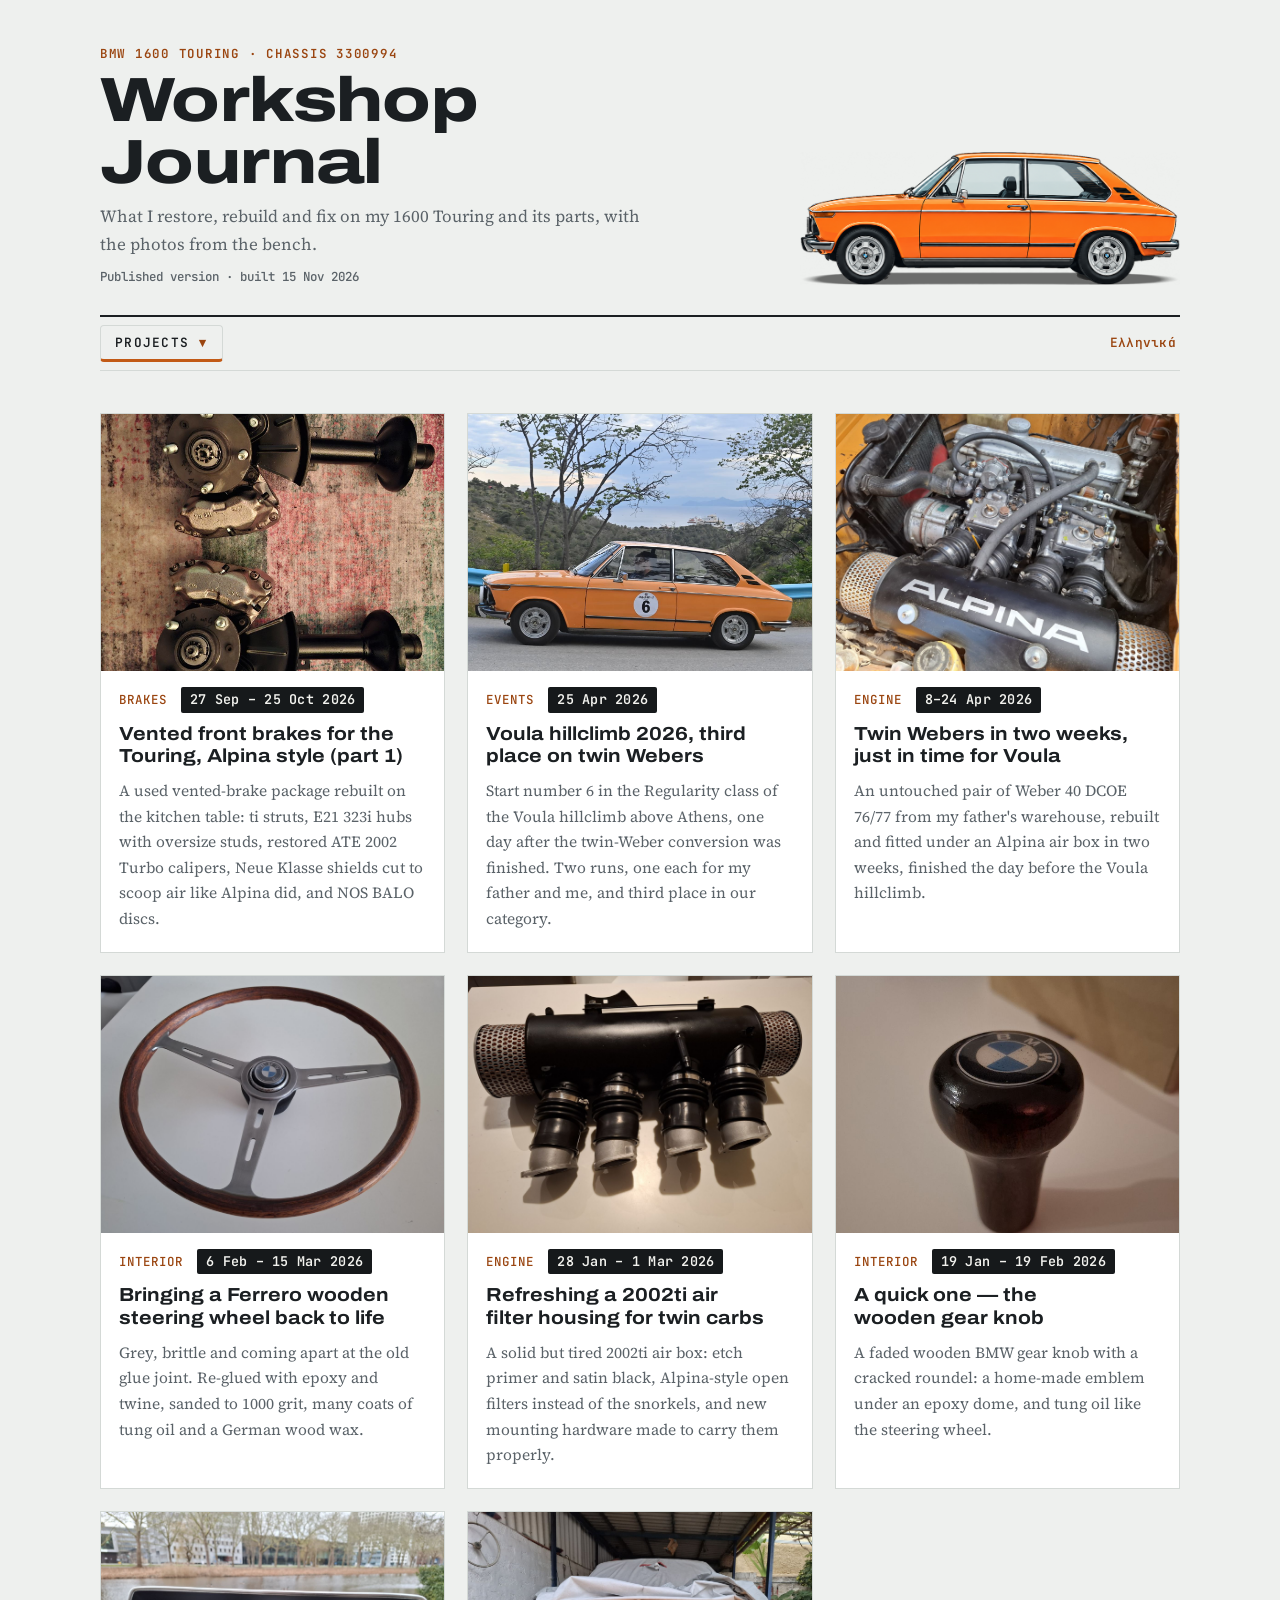
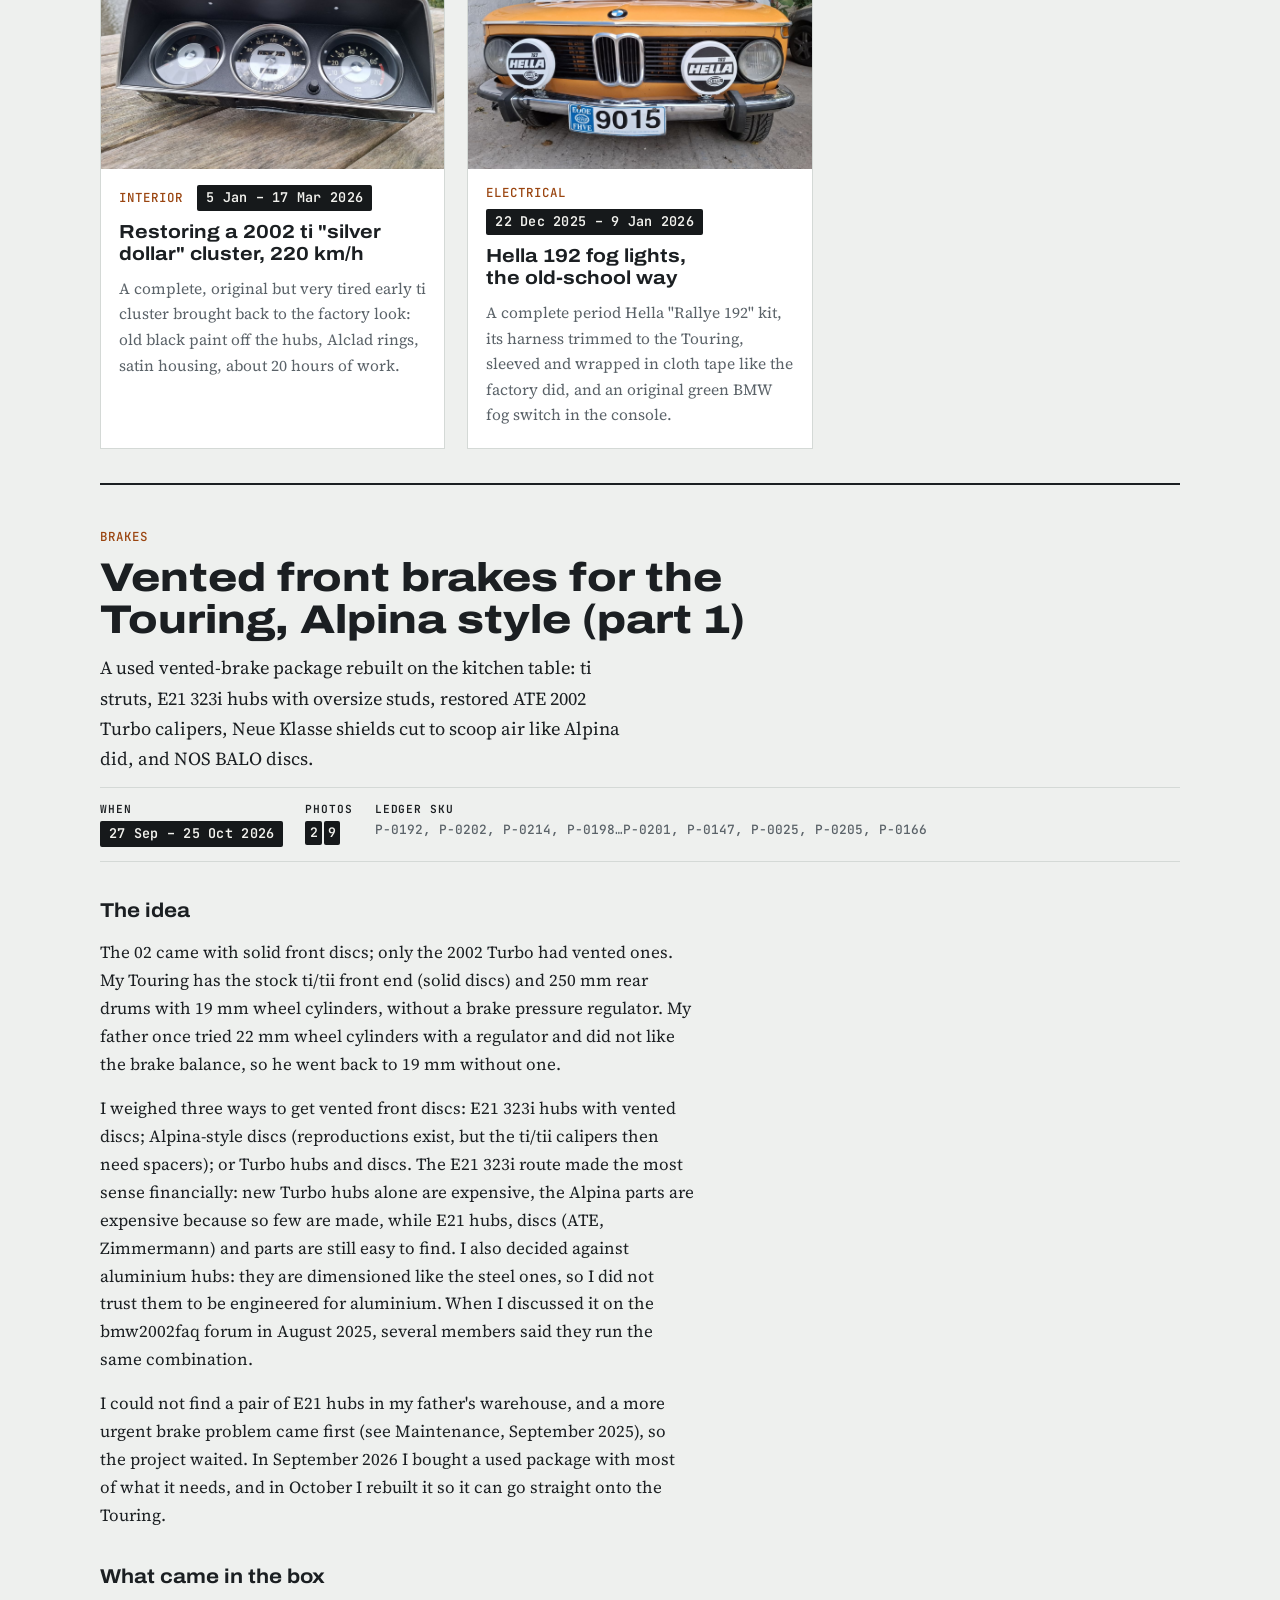
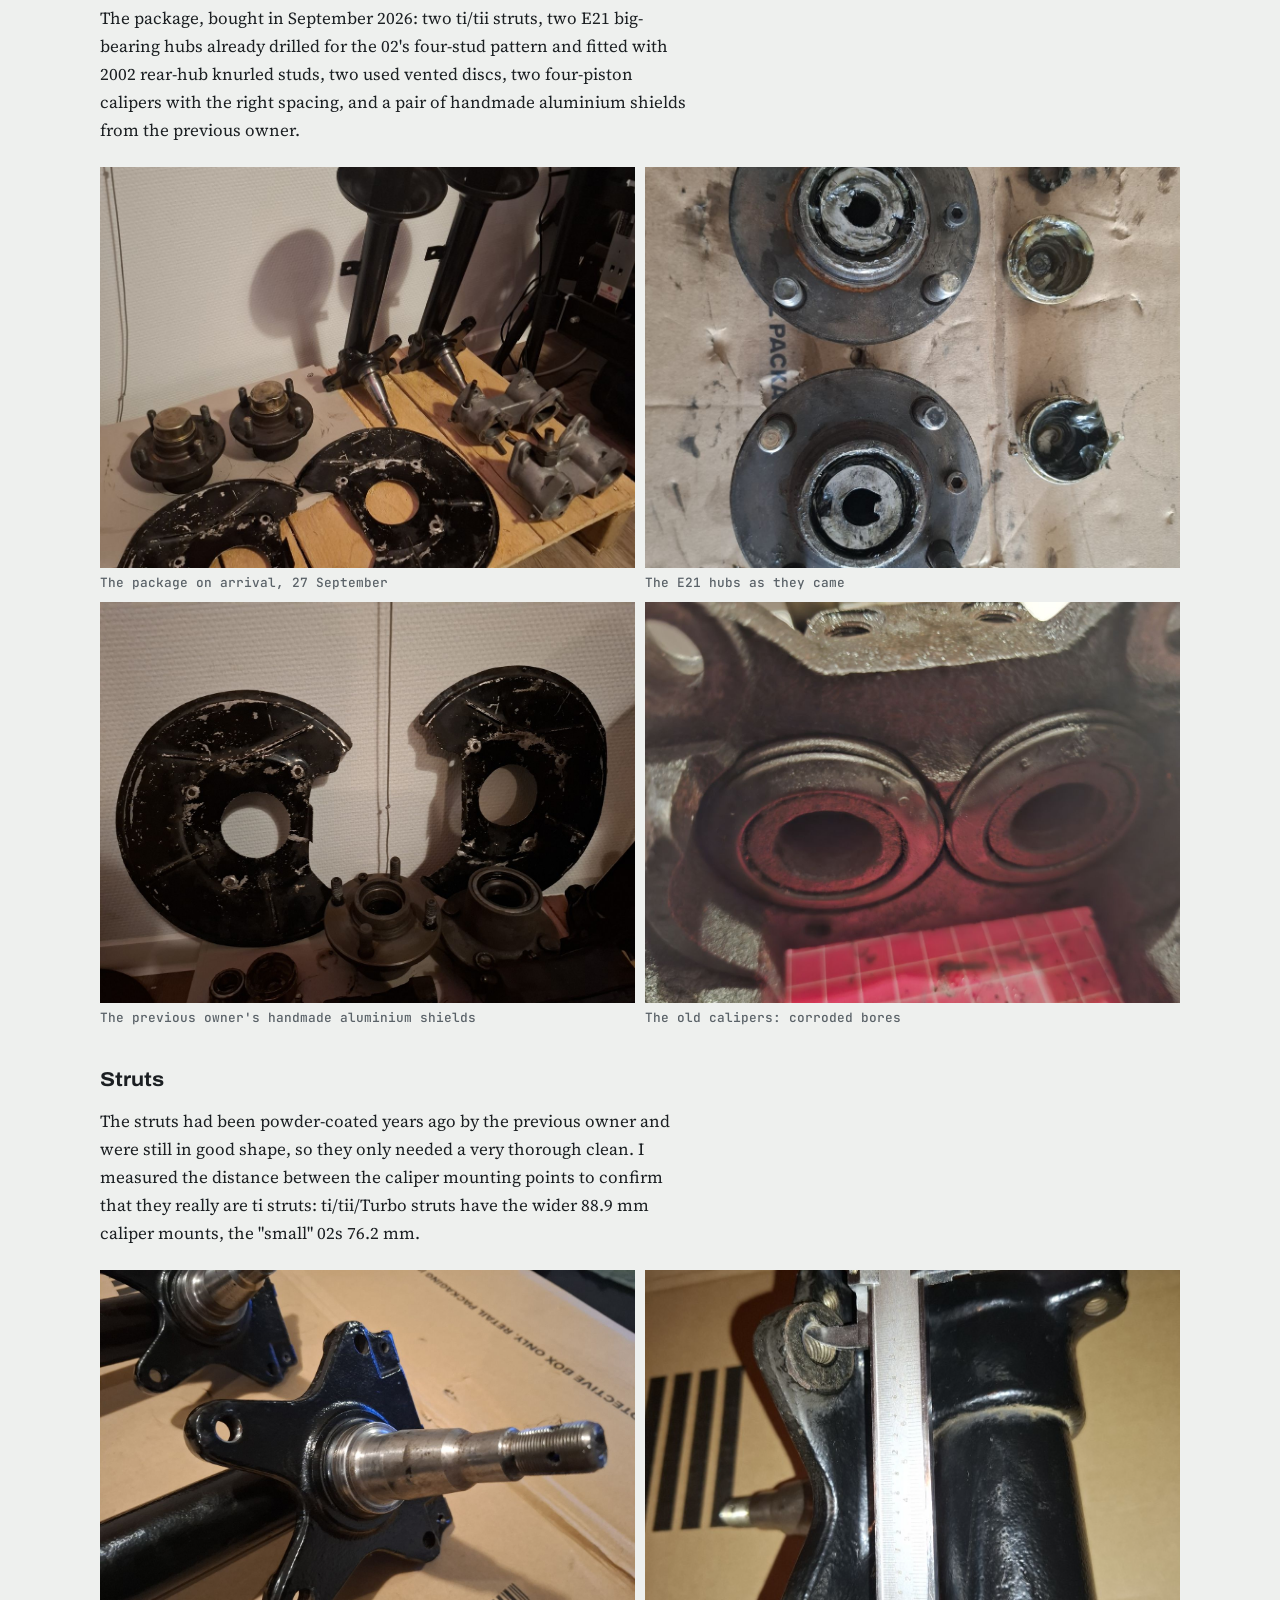
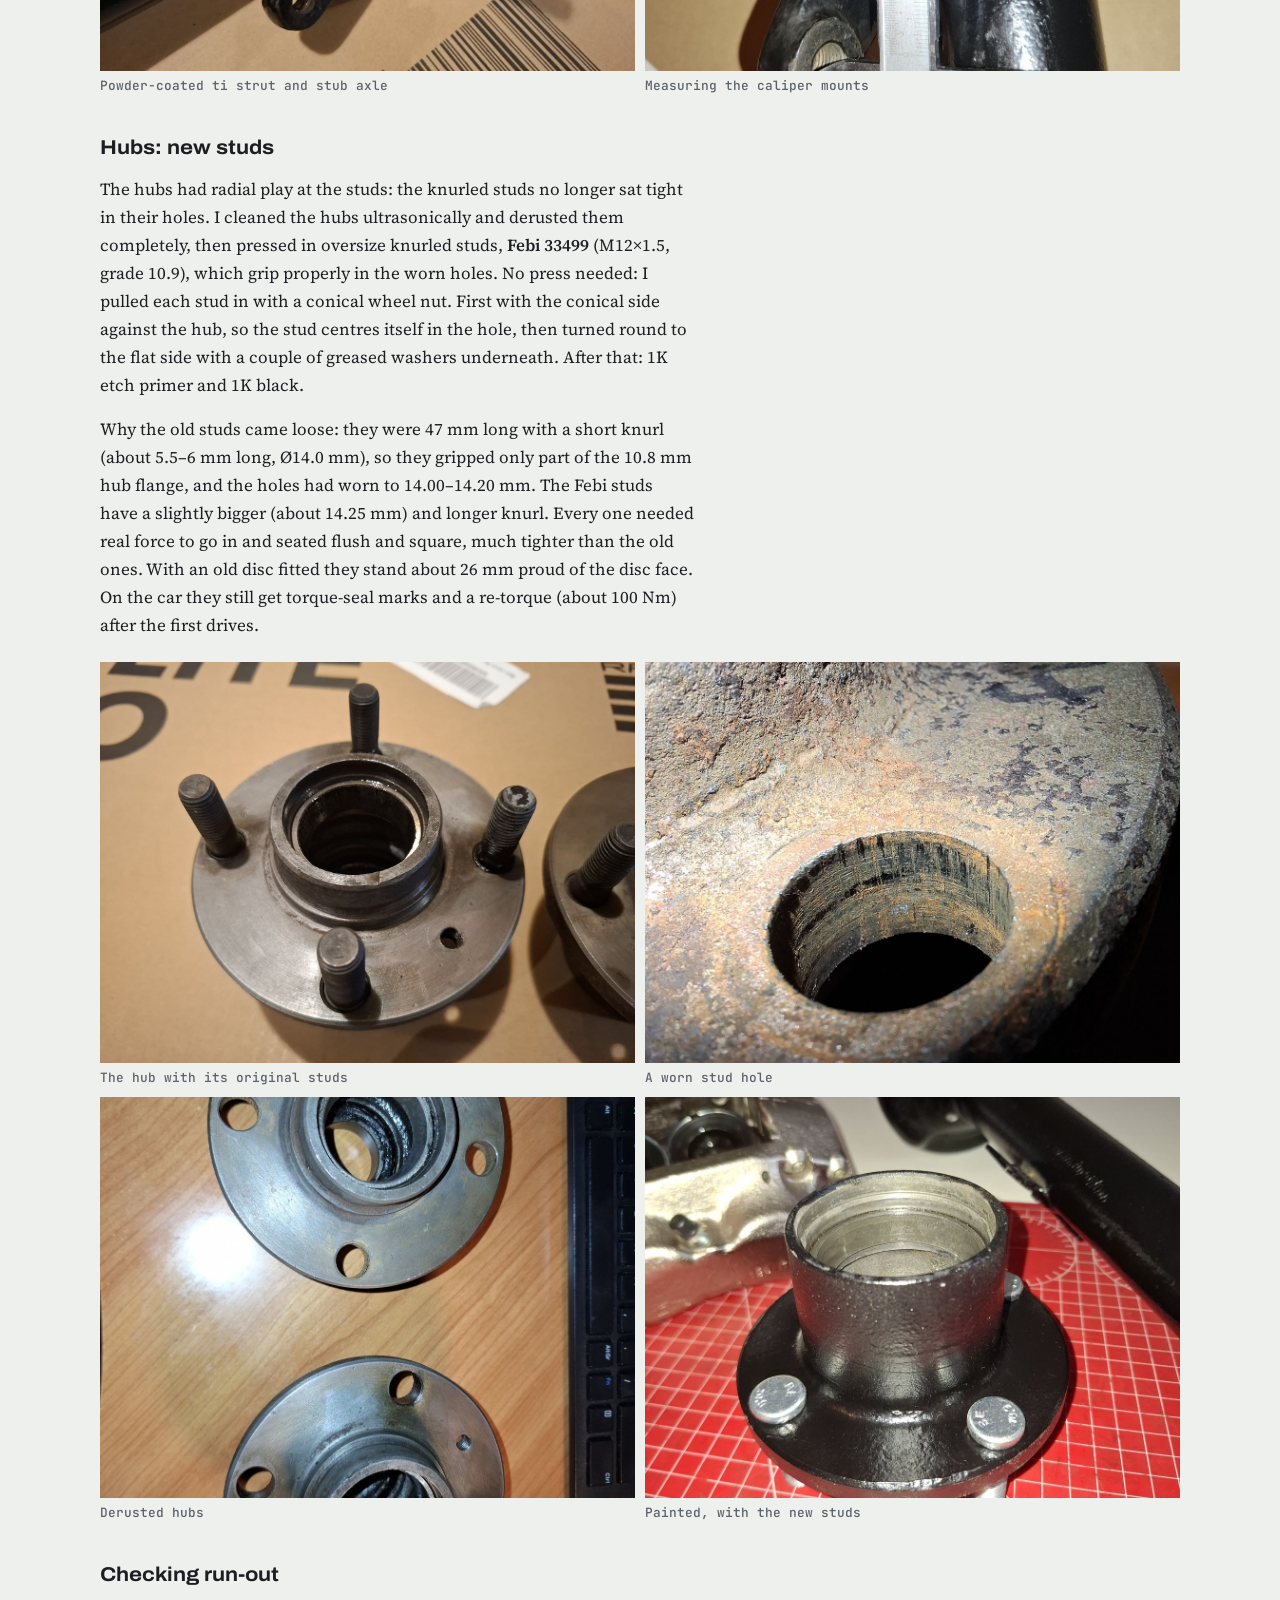
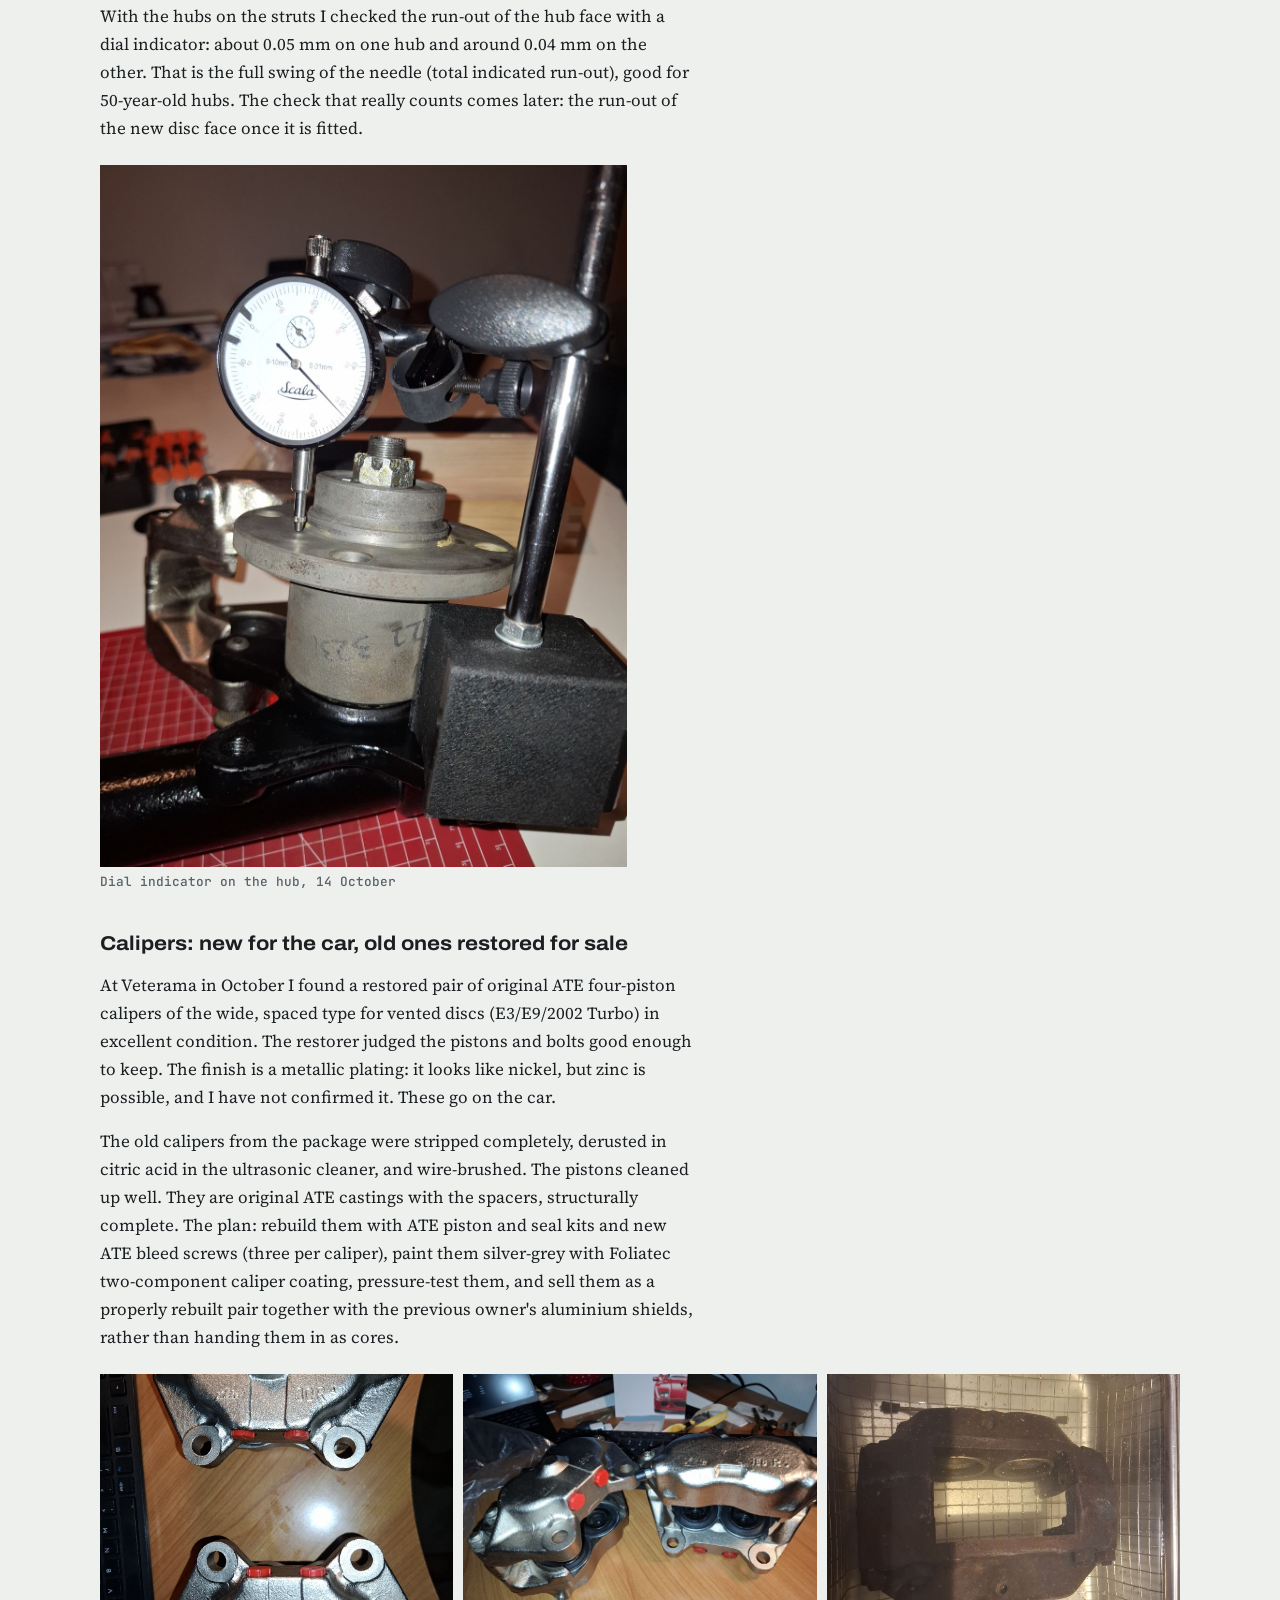
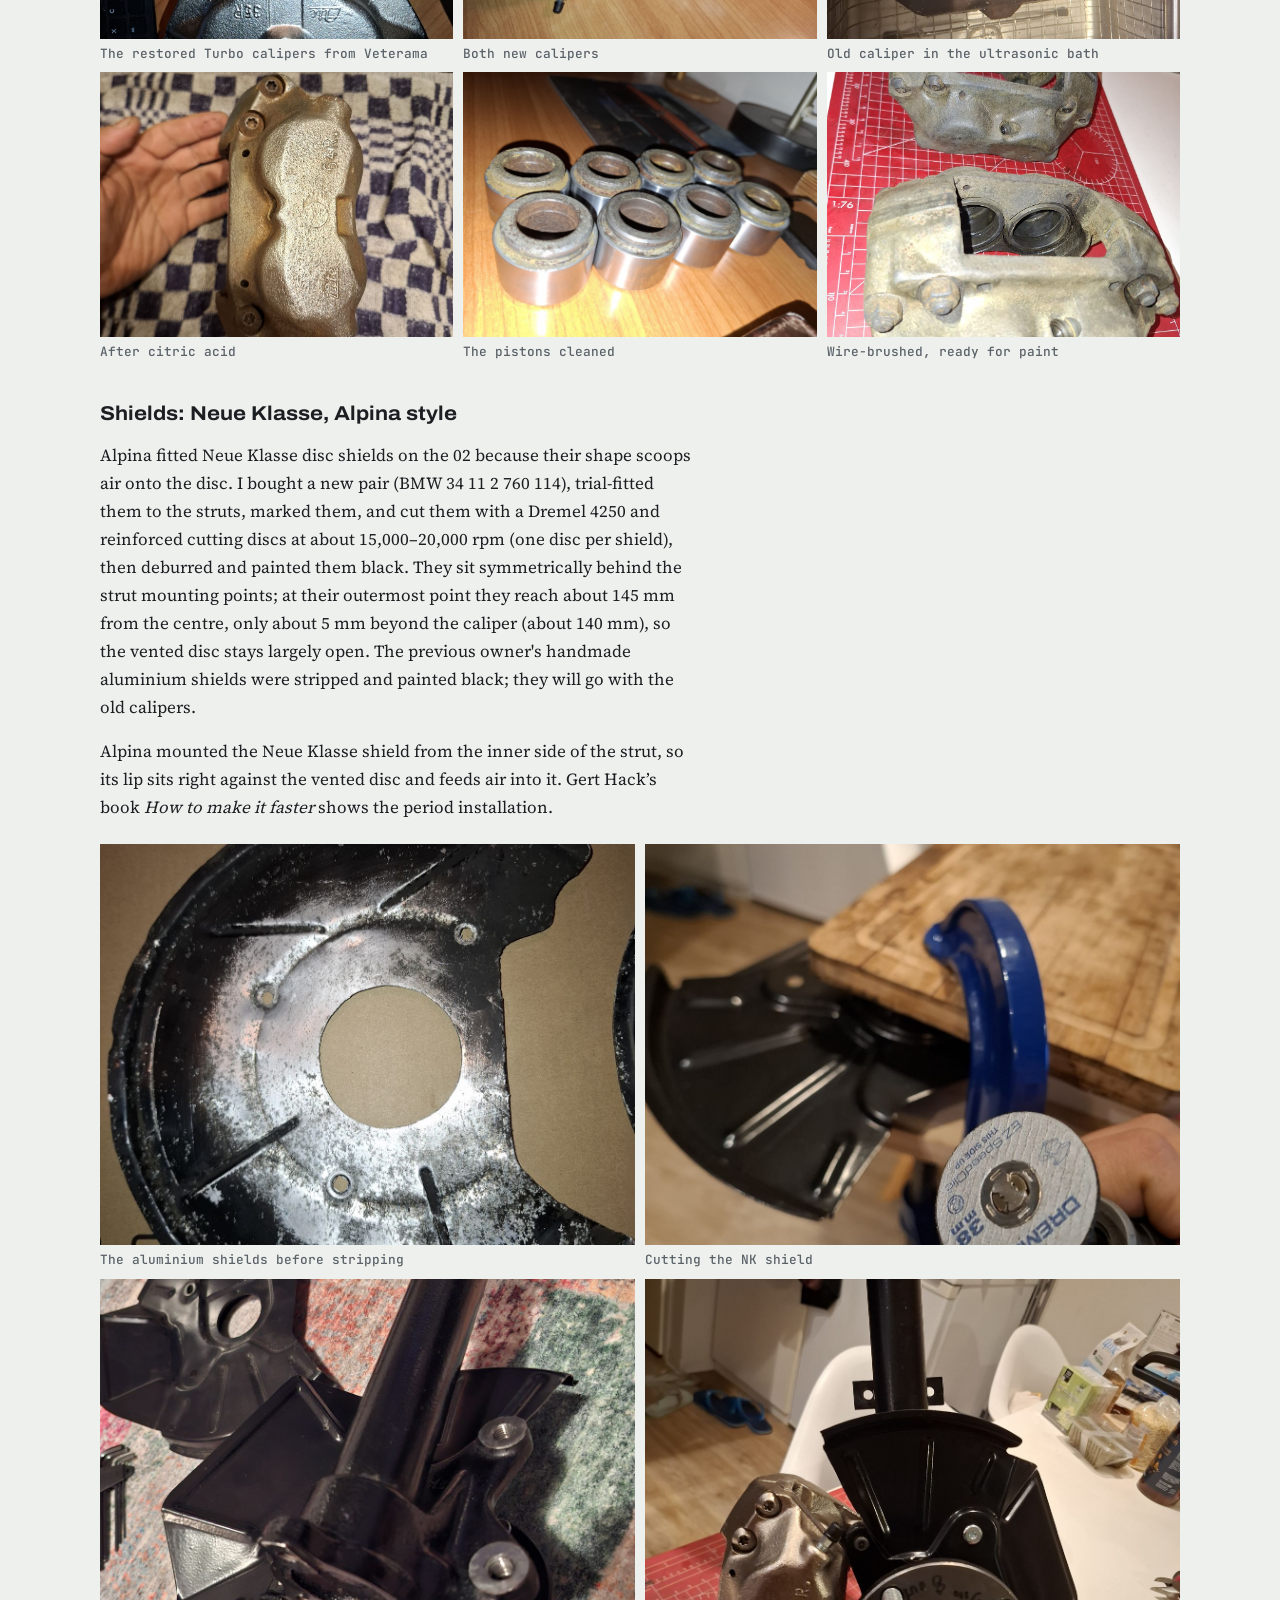
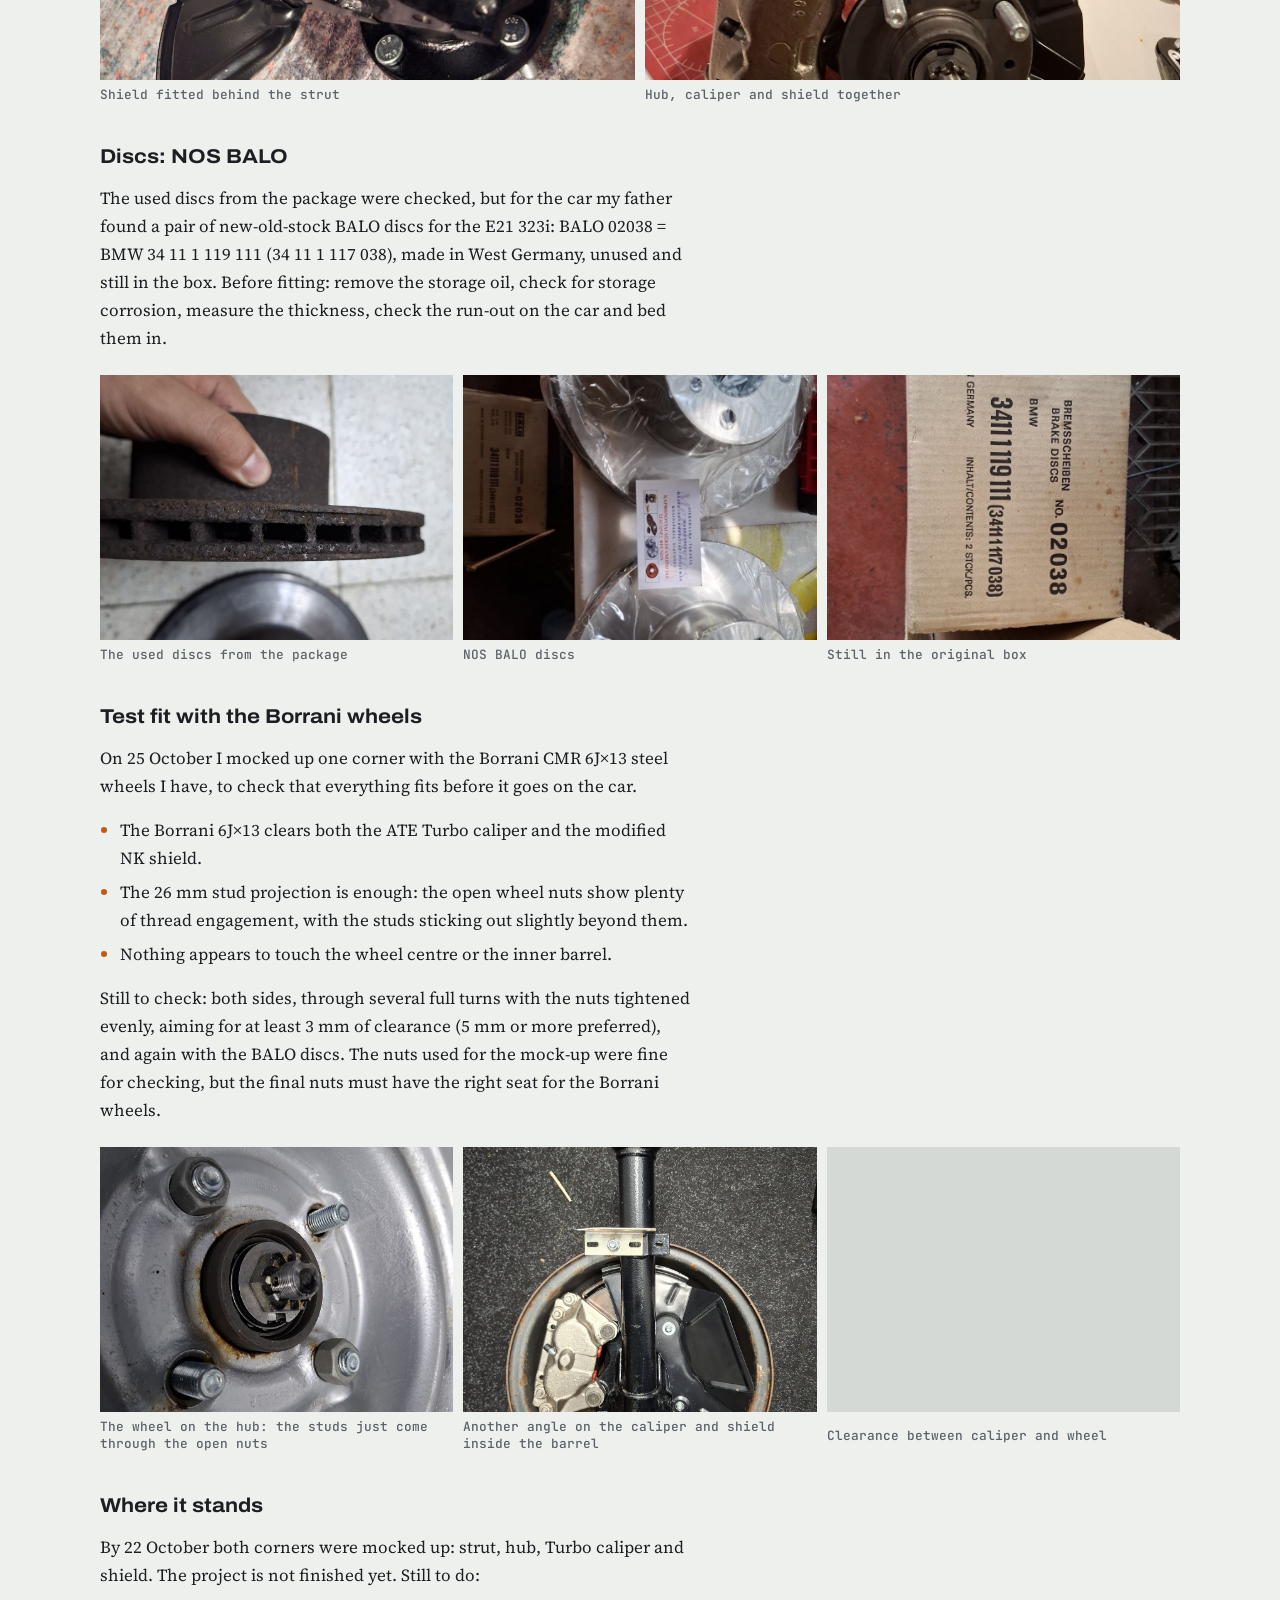
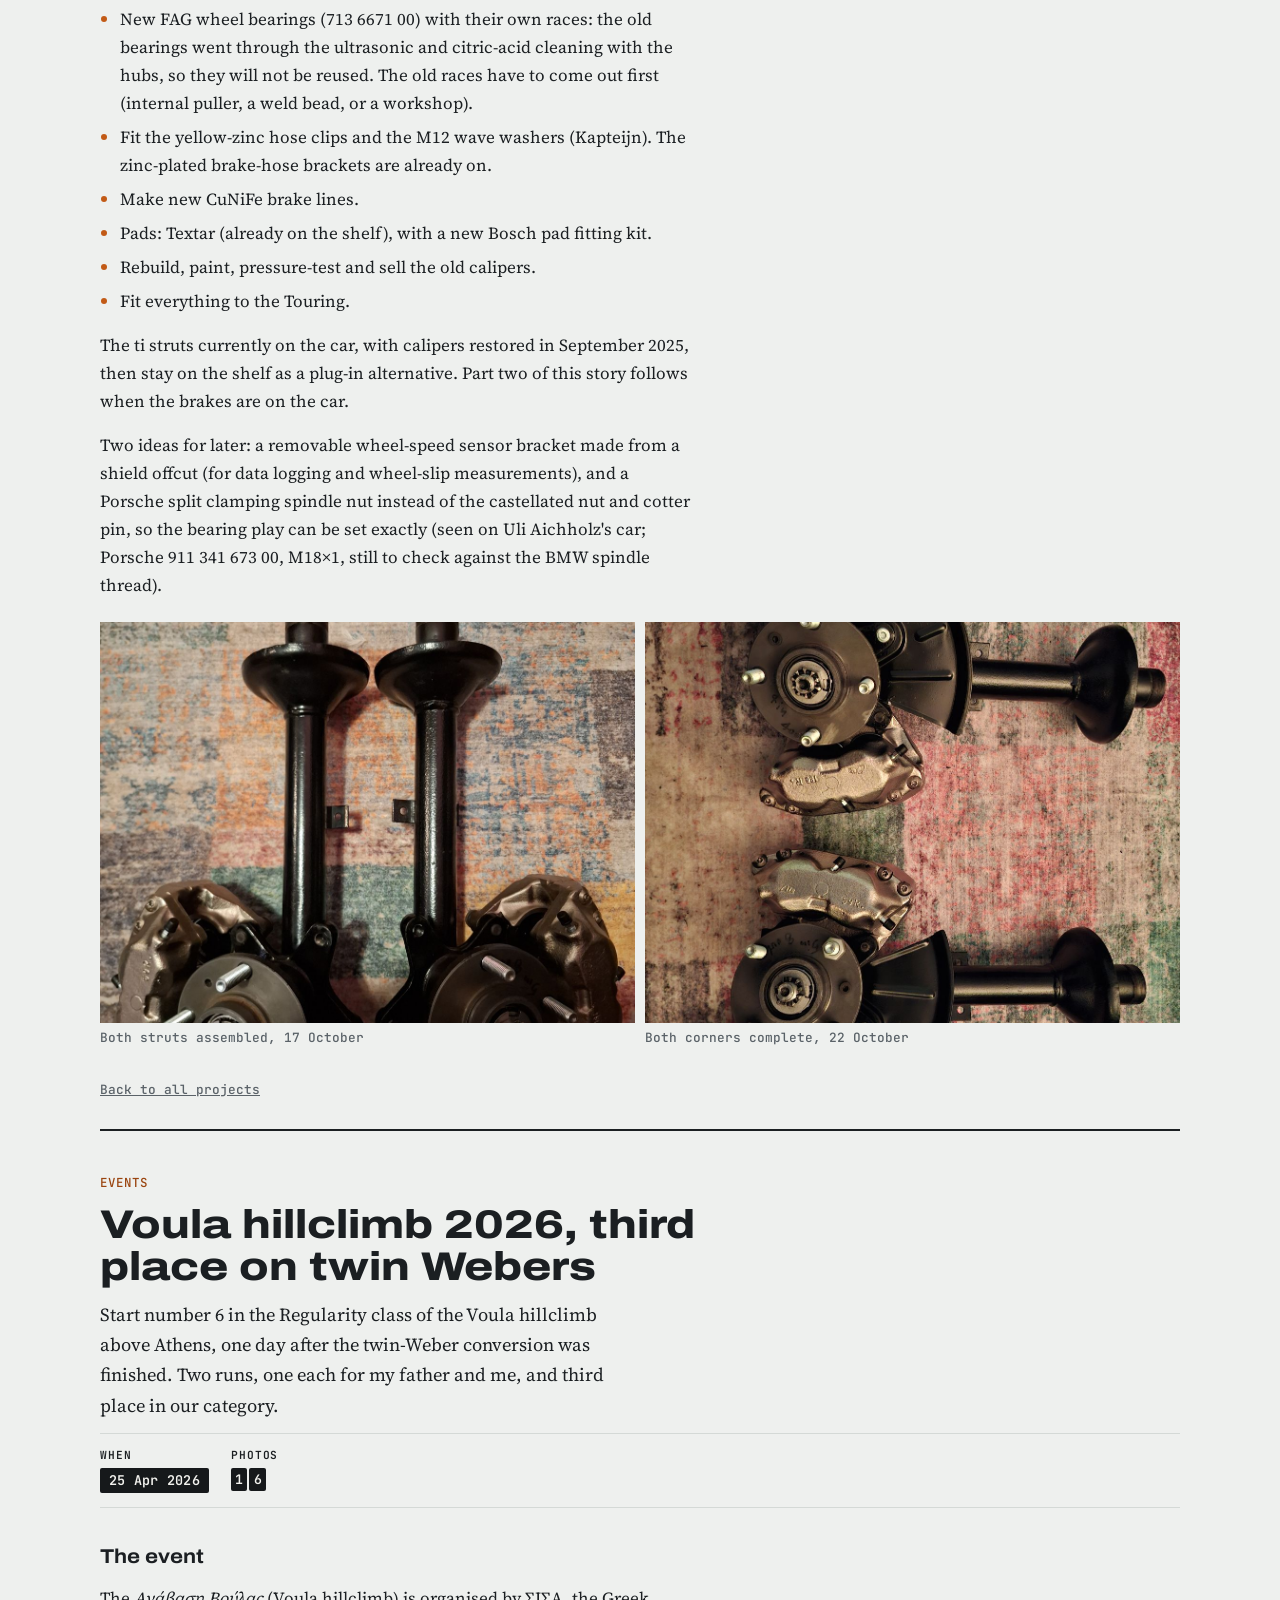
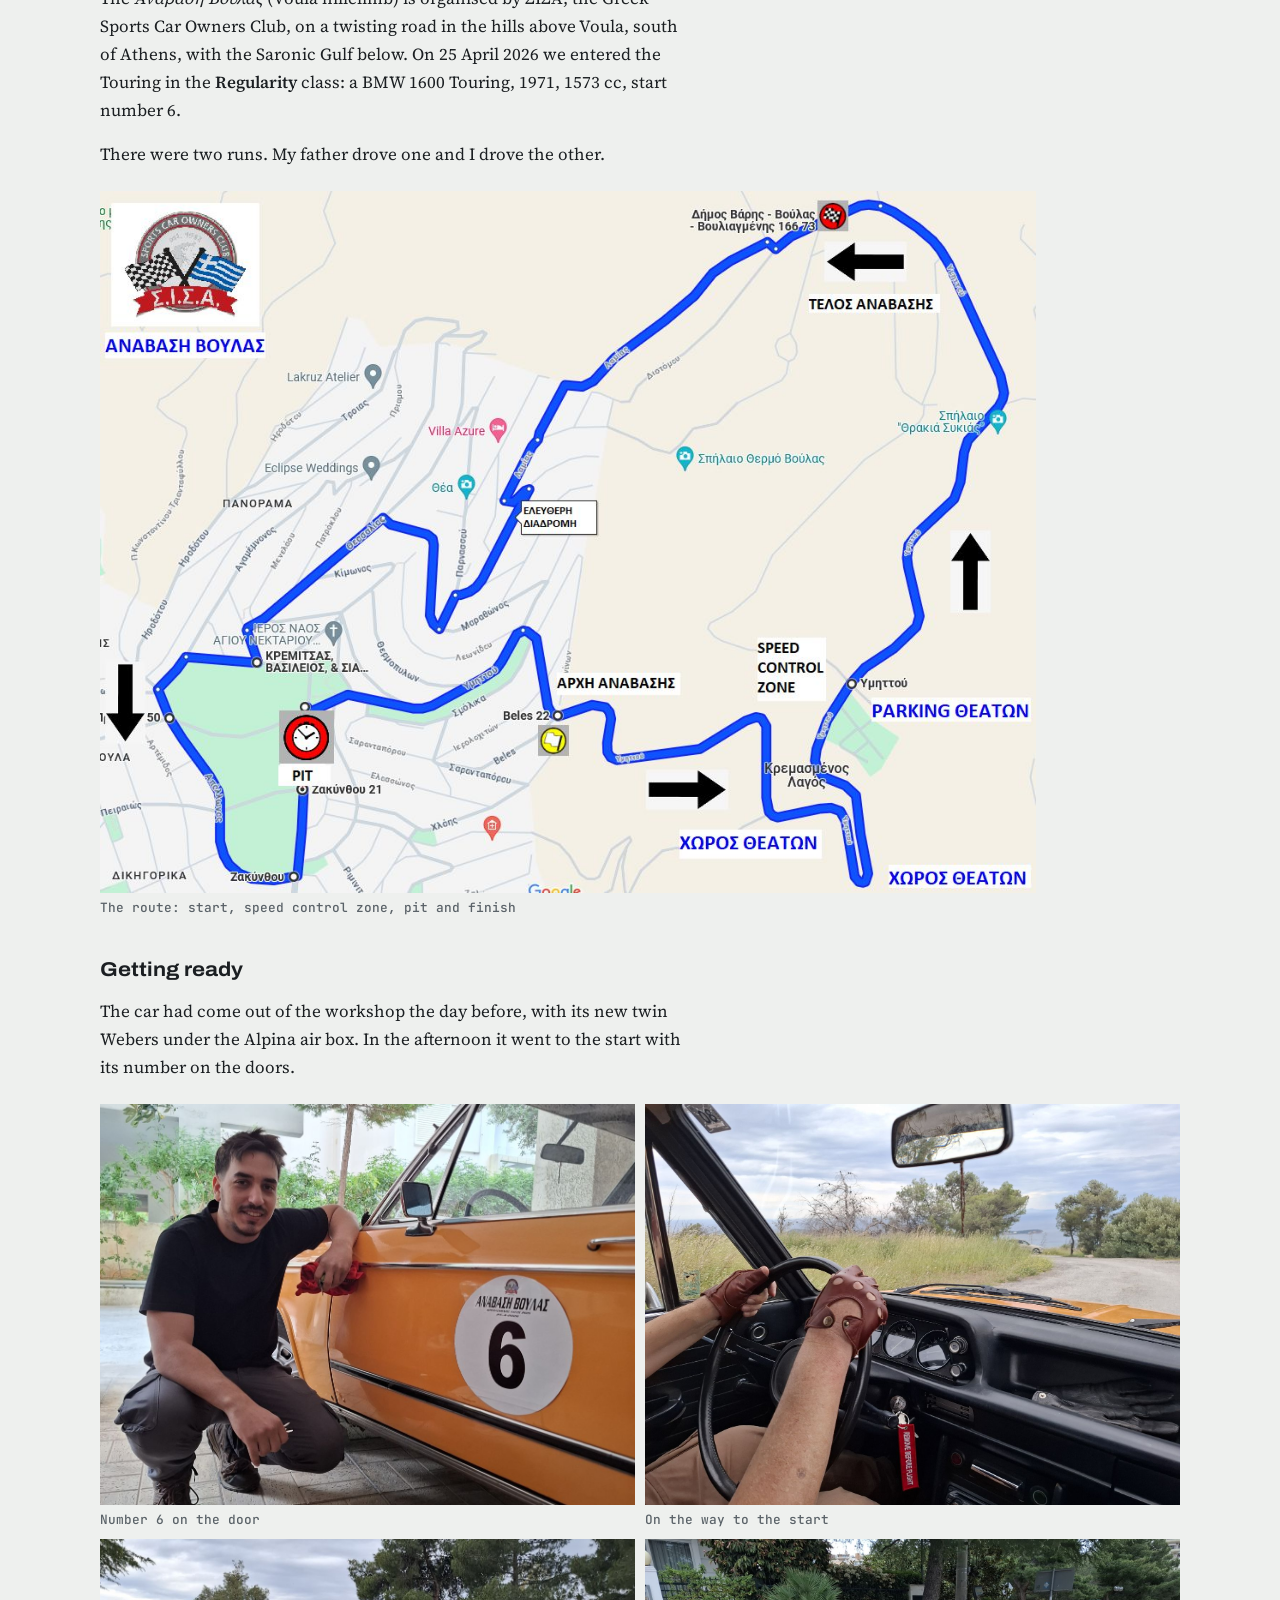
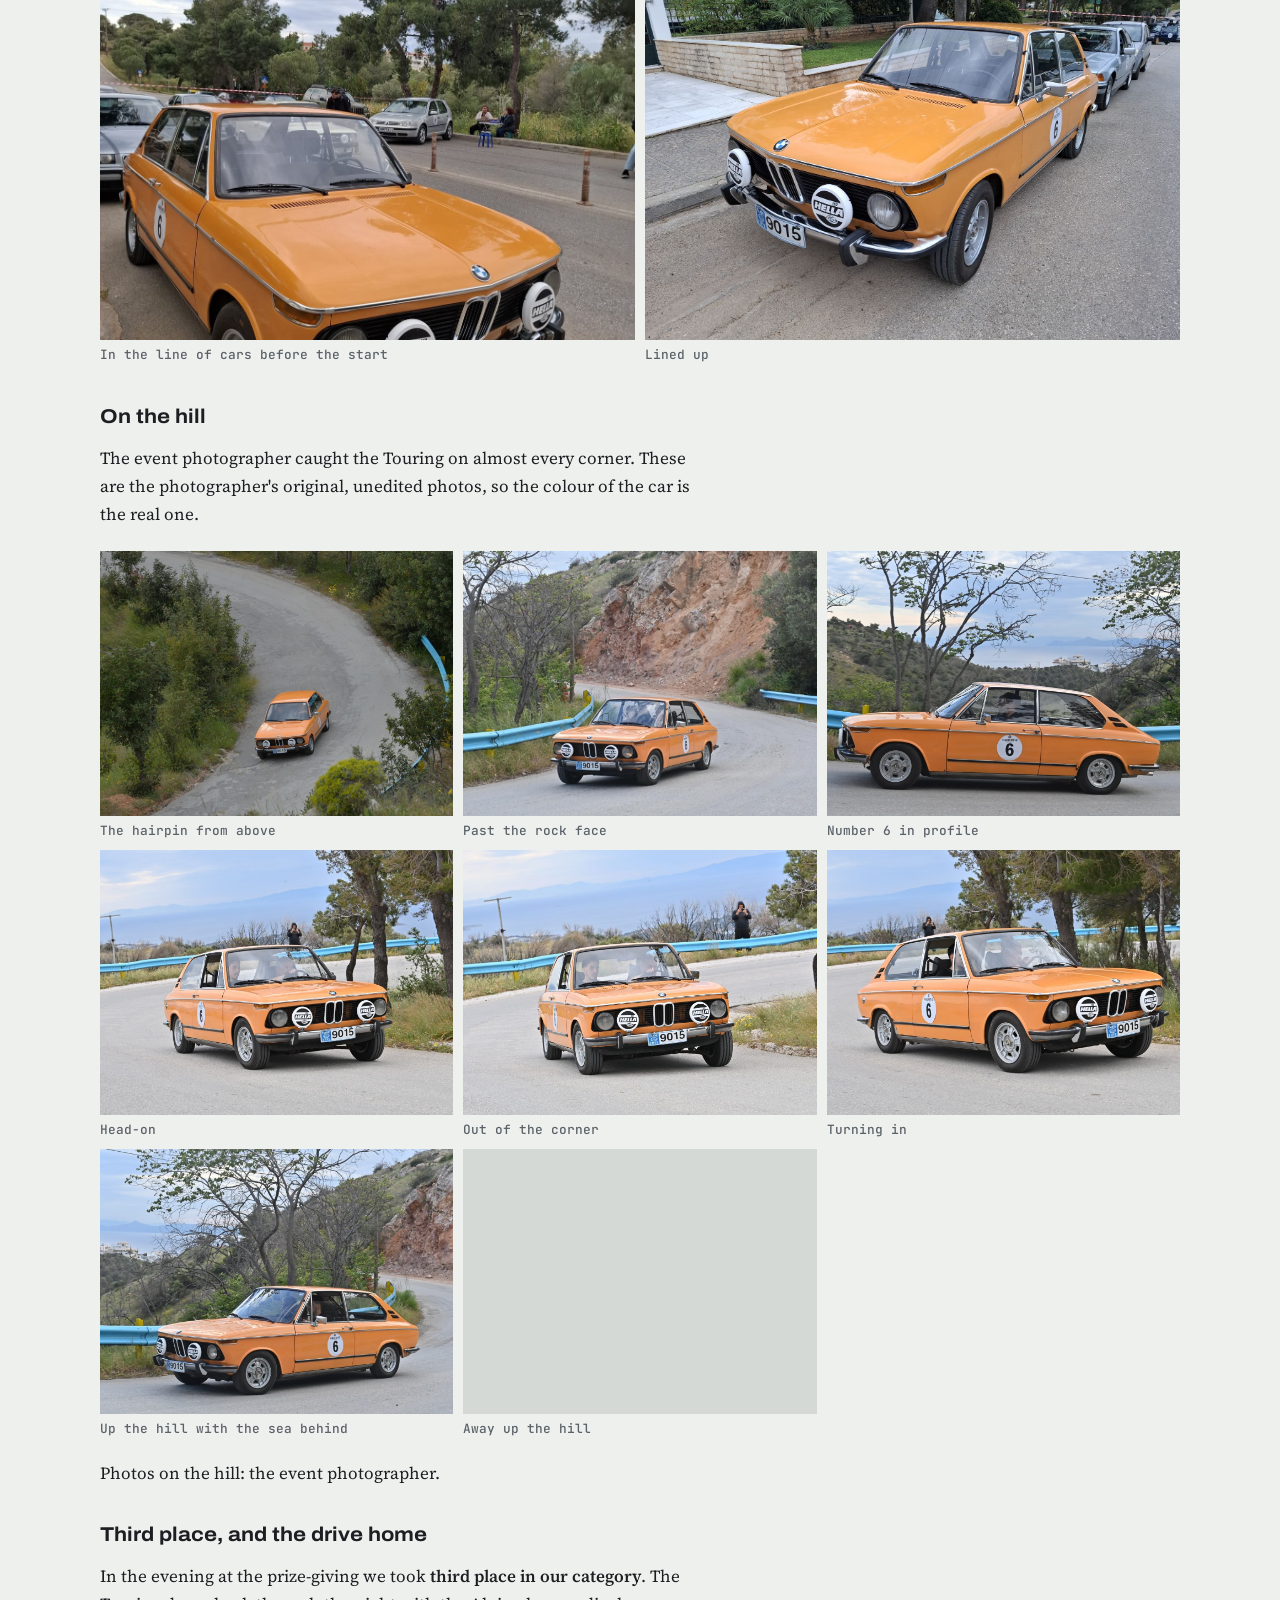
==== commit 9210f493: "Coolant renewed Sep 2026; engine oil spec" ====
--- a/index.html
+++ b/index.html
@@ -410,8 +410,8 @@
 <div class="gallery pair"><figure><img src="img/2025-12-hella-192-fog-lights/20251230_135434.jpg" alt="The finished harness in cloth tape" loading="lazy" decoding="async"><figcaption>The finished harness in cloth tape</figcaption></figure><figure><img src="img/2025-12-hella-192-fog-lights/20251230_151241.jpg" alt="The harness laid out in front of the car" loading="lazy" decoding="async"><figcaption>The harness laid out in front of the car</figcaption></figure></div>
 <p>For now the lights are fed straight from the battery, so they work whether the ignition is on or not. Tying them to the ignition is still on the list. There is also what looks like factory wiring for fog and driving lights on the car, which might be the neater way.</p>
 <h3>Done</h3>
-<div class="gallery pair"><figure><img src="img/2025-12-hella-192-fog-lights/20260109_155322.jpg" alt="Finished, January 2026" loading="lazy" decoding="async"><figcaption>Finished, January 2026</figcaption></figure><figure><img src="img/2025-12-hella-192-fog-lights/20260109_155408.jpg" alt="With the box they came in" loading="lazy" decoding="async"><figcaption>With the box they came in</figcaption></figure></div></div><p class="top"><a href="#projects">Back to all projects</a></p></article></section><section class="tab" id="tab-maintenance" aria-label="Maintenance"><p class="tab-intro">Servicing and repairs that are not a project of their own, newest first.</p><section class="svc" id="service"><h3 class="todo-group">Service intervals</h3><p class="todo-intro">Routine items: when each was last done, the interval, and what is left. As of 56.747 km (30 Oct 2026); the car covers about 690 km a year, so for most items the time limit comes long before the km. Items without a time limit are best checked at a yearly service.</p><div class="tablewrap"><table class="svc-table"><thead><tr><th>Item</th><th>Last done</th><th>Interval</th><th>Next due</th><th>Left</th><th>Status</th></tr></thead><tbody><tr class="svc-overdue"><td><b>Engine oil and filter</b><span class="svc-sub">Confirmed by the owner: the last change</span><details class="svc-src"><summary>What the sources say</summary><p><b>Factory:</b> Oil service every 5,000 miles (about 8,000 km) on the standard 02; the Turbo every 2,000 miles [T]</p><p><b>Forums:</b> 02 Club members: oil and filter every 1-2 years; if you don't know when it was last changed, change it [C3]. Low-mileage cars: at the latest after 2 years, even after 200 km [C4]. 2002faq: once a year [F3]. 20W40 standard, 15W50 for sport [C3]</p><p><b>Interval used:</b> km: factory oil service (standard 02); time: German 02 owners, every 1-2 years, at the latest after 2 years</p></details></td><td><span class="date">10 Jan 2023</span><span class="svc-sub">≈ 53.913 km</span></td><td>8.000 km or 2 years</td><td>61.913 km<br>10 Jan 2025</td><td>5.166 km <span class="svc-sub">≈ 7 years at this pace</span><br>22 months overdue</td><td><span class="svc-st st-overdue">Overdue</span></td></tr><tr class="svc-unknown"><td><b>Valve clearance</b><span class="svc-sub">Not remembered; check at the next service</span><details class="svc-src"><summary>What the sources say</summary><p><b>Factory:</b> Check and adjust at every major service, every 10,000 miles (about 16,000 km) [T]. Cold: inlet 0.15, exhaust 0.20 mm [C1]</p><p><b>Forums:</b> Check every 10,000 km at an oil change, adjust every 20,000-30,000 km [C1]; every 10,000 miles if driven hard [F1]</p><p><b>Interval used:</b> factory major service</p></details></td><td><span class="svc-sub">not in the log</span></td><td>16.000 km</td><td></td><td></td><td><span class="svc-st st-unknown">Unknown</span></td></tr><tr class="svc-unknown"><td><b>Air filter</b><span class="svc-sub">Old elements in the Alpina air box, in very good condition (km unknown)</span><details class="svc-src"><summary>What the sources say</summary><p><b>Factory:</b> Replace the element at every major service, 10,000 miles (about 16,000 km) [T]</p><p><b>Interval used:</b> factory major service</p></details></td><td><span class="svc-sub">not in the log</span></td><td>16.000 km</td><td></td><td></td><td><span class="svc-st st-unknown">Unknown</span></td></tr><tr class="svc-unknown"><td><b>V-belt: condition and tension</b><span class="svc-sub">Age not known; check at the next service</span><details class="svc-src"><summary>What the sources say</summary><p><b>Factory:</b> Check the tension at every major service [T]</p><p><b>Interval used:</b> factory major service</p></details></td><td><span class="svc-sub">not in the log</span></td><td>16.000 km</td><td></td><td></td><td><span class="svc-st st-unknown">Unknown</span></td></tr><tr class="svc-due-soon"><td><b>Coolant</b><span class="svc-sub">SWAG G11 blue, with the 80 °C thermostat</span><details class="svc-src"><summary>What the sources say</summary><p><b>Factory:</b> Renew every 2 years ("Alle 2 Jahre erneuern") [M p.220]</p><p><b>Forums:</b> About every 3 years [F3]</p><p><b>Interval used:</b> factory (repair manual)</p></details></td><td><span class="date">23 Dec 2024</span><span class="svc-sub">54.742 km</span></td><td>2 years</td><td>23 Dec 2026</td><td>1 month</td><td><span class="svc-st st-due-soon">Due soon</span></td></tr><tr class="svc-ok"><td><b>Spark plugs</b><span class="svc-sub">Replaced; colour checked on 8 Sep 2026</span><details class="svc-src"><summary>What the sources say</summary><p><b>Factory:</b> Renew at every major service, 10,000 miles (about 16,000 km) [T]</p><p><b>Forums:</b> Pre-Motronic engines: every 10,000-12,000 miles [A]</p><p><b>Interval used:</b> factory major service</p></details></td><td><span class="date">10 Jan 2023</span><span class="svc-sub">≈ 53.913 km</span></td><td>16.000 km</td><td>69.913 km</td><td>13.166 km <span class="svc-sub">≈ 19 years at this pace</span></td><td><span class="svc-st st-ok">OK</span></td></tr><tr class="svc-ok"><td><b>Steering box: oil level and play</b><span class="svc-sub">Play adjusted (oil level not logged)</span><details class="svc-src"><summary>What the sources say</summary><p><b>Factory:</b> Check the oil level and the play at every major service [T]</p><p><b>Interval used:</b> factory major service</p></details></td><td><span class="date">8 Feb 2025</span><span class="svc-sub">≈ 54.850 km</span></td><td>16.000 km</td><td>70.850 km</td><td>14.103 km <span class="svc-sub">≈ 20 years at this pace</span></td><td><span class="svc-st st-ok">OK</span></td></tr><tr class="svc-ok"><td><b>Front wheel bearings: play</b><span class="svc-sub">Inner hub seals renewed; new FAG bearings come with the vented brakes</span><details class="svc-src"><summary>What the sources say</summary><p><b>Factory:</b> Check the play at every major service, adjust if required [T]</p><p><b>Interval used:</b> factory major service</p></details></td><td><span class="date">2 Sep 2025</span><span class="svc-sub">≈ 55.549 km</span></td><td>16.000 km</td><td>71.549 km</td><td>14.802 km <span class="svc-sub">≈ 21 years at this pace</span></td><td><span class="svc-st st-ok">OK</span></td></tr><tr class="svc-ok"><td><b>Idle, mixture and carb balance</b><span class="svc-sub">Twin Webers set up (see the to-do list: richer idle jets)</span><details class="svc-src"><summary>What the sources say</summary><p><b>Factory:</b> Engine test and idle/CO adjustment at every major service [T]</p><p><b>Interval used:</b> factory major service</p></details></td><td><span class="date">24 Apr 2026</span><span class="svc-sub">≈ 55.995 km</span></td><td>16.000 km</td><td>71.995 km</td><td>15.248 km <span class="svc-sub">≈ 22 years at this pace</span></td><td><span class="svc-st st-ok">OK</span></td></tr><tr class="svc-ok"><td><b>Contact points, dwell and timing</b><span class="svc-sub">New points with the Bosch 0 231 151 008, set up in summer 2026</span><details class="svc-src"><summary>What the sources say</summary><p><b>Factory:</b> Renew the points at every major service, 10,000 miles (about 16,000 km) [T]</p><p><b>Interval used:</b> factory major service</p></details></td><td><span class="date">Jul 2026</span><span class="svc-sub">≈ 56.144 km</span></td><td>16.000 km</td><td>72.144 km</td><td>15.397 km <span class="svc-sub">≈ 22 years at this pace</span></td><td><span class="svc-st st-ok">OK</span></td></tr><tr class="svc-ok"><td><b>Brakes: pads, shoes, hoses, handbrake</b><span class="svc-sub">Rear drums cleaned; front pads new in Sep 2025</span><details class="svc-src"><summary>What the sources say</summary><p><b>Factory:</b> Check pad thickness, discs, drums, linings, lines and the handbrake at every major service [T]</p><p><b>Interval used:</b> factory major service</p></details></td><td><span class="date">6 Sep 2026</span><span class="svc-sub">≈ 56.747 km</span></td><td>16.000 km</td><td>72.747 km</td><td>16.000 km <span class="svc-sub">≈ 23 years at this pace</span></td><td><span class="svc-st st-ok">OK</span></td></tr><tr class="svc-ok"><td><b>Gearbox oil</b><span class="svc-sub">Valvoline GL-4</span><details class="svc-src"><summary>What the sources say</summary><p><b>Factory:</b> 1st change at 1,000 km, then every 30,000 km; gear oil SAE 80-90, no hypoid oil [M p.251]. Turbo: every 16,000 miles [T]</p><p><b>Interval used:</b> km: factory; time: my suggestion (no source)</p></details></td><td><span class="date">10 Jan 2023</span><span class="svc-sub">≈ 53.913 km</span></td><td>30.000 km or 5 years</td><td>83.913 km<br>10 Jan 2028</td><td>27.166 km <span class="svc-sub">≈ 39 years at this pace</span><br>14 months</td><td><span class="svc-st st-ok">OK</span></td></tr><tr class="svc-ok"><td><b>Differential oil (ZF limited slip)</b><span class="svc-sub">Castrol Transmax Limited Slip LL 75W-140</span><details class="svc-src"><summary>What the sources say</summary><p><b>Factory:</b> Next change at 30,000 km, then every 30,000 km [M p.448]. Turbo: every 8,000 miles [T]</p><p><b>Interval used:</b> km: factory; time: my suggestion (no source)</p></details></td><td><span class="date">7 Aug 2025</span><span class="svc-sub">≈ 55.473 km</span></td><td>30.000 km or 5 years</td><td>85.473 km<br>7 Aug 2030</td><td>28.726 km <span class="svc-sub">≈ 42 years at this pace</span><br>45 months</td><td><span class="svc-st st-ok">OK</span></td></tr><tr class="svc-ok"><td><b>Fuel filter</b><span class="svc-sub">Fitted with the new Pierburg pump</span><details class="svc-src"><summary>What the sources say</summary><p><b>Factory:</b> Main fuel filter every 30,000 km on the tii; carburettor cars have a sieve in the pump [M p.165]</p><p><b>Interval used:</b> factory (tii value)</p></details></td><td><span class="date">7 Aug 2025</span><span class="svc-sub">≈ 55.473 km</span></td><td>30.000 km</td><td>85.473 km</td><td>28.726 km <span class="svc-sub">≈ 42 years at this pace</span></td><td><span class="svc-st st-ok">OK</span></td></tr><tr class="svc-ok"><td><b>Brake and clutch fluid</b><span class="svc-sub">Whole system flushed after the caliper rebuild (owner, from memory); the clutch shares the brake reservoir</span><details class="svc-src"><summary>What the sources say</summary><p><b>Factory:</b> Turbo: renew at least every six months [T]</p><p><b>Forums:</b> At least once a year, more often for track days [F1]; every 2 years [F2]</p><p><b>Interval used:</b> forum (2 years); annually if the car is used at events</p></details></td><td><span class="date">2 Sep 2025</span><span class="svc-sub">≈ 55.549 km</span></td><td>2 years</td><td>2 Sep 2027</td><td>10 months</td><td><span class="svc-st st-ok">OK</span></td></tr></tbody></table></div><details class="svc-refs"><summary>Sources</summary><ul><li>[M] BMW 02 repair manual (Reparaturanleitung 1502-2002 turbo, German), technical data</li><li>[T] <a href="https://www.bmw2002.co.uk/wp-content/uploads/2012/01/bmw-2002-turbo-technical-supplement.pdf">BMW 2002 turbo Technical Supplement, chapters 2-3 (service intervals; also gives the standard 02&#x27;s 5,000-mile oil service and 10,000-mile major service)</a></li><li>[F1] <a href="https://www.bmw2002faq.com/articles/technical-articles/history-and-reference/101-essential-bmw-2002-technical-tips-r279/">bmw2002faq: 101 Essential BMW 2002 Technical Tips</a></li><li>[F2] <a href="https://www.bmw2002faq.com/forums/topic/73247-brake-fluid-a-ton-of-other-stuff-according-to-bmw/">bmw2002faq: Brake fluid &amp; a ton of other stuff according to BMW</a></li><li>[F3] <a href="https://www.bmw2002faq.com/forums/topic/223385-question-regarding-maintenance-intervals">bmw2002faq: Question regarding maintenance intervals</a></li><li>[C1] <a href="https://forum.bmw-02-club.de/index.php?topic=108076.0">BMW 02 Club e.V. forum: Ventile einstellen</a></li><li>[C2] <a href="https://www.bmw-syndikat.de/bmwsyndikatforum/topic159454_Ventielspiel_einstellen_Beim_M10_wieviel_mm_3er_BMW_-_E30.html">BMW-Syndikat forum: Ventilspiel M10</a></li><li>[C3] <a href="https://forum.bmw-02-club.de/mix_entry.php?id=162334">BMW 02 Club e.V. forum: Lebenssäfte auffrischen (fluids, oil grades, oil change practice)</a></li><li>[C4] <a href="https://www.motor-talk.de/forum/oelwechsel-oft-oder-selten-t1719638.html">motor-talk Oldtimer forum: Ölwechsel oft oder selten</a></li><li>[A] <a href="https://www.1addicts.com/forums/attachment.php?attachmentid=1461518&d=1469006598">1addicts: Old School BMW Maintenance Schedule</a></li></ul></details></section><figure class="tl" aria-label="Timeline of the maintenance log"><div class="tl-scroll"><div class="tl-inner" style="--lanes:4"><div class="tl-line"></div><span class="tl-year" style="left:0.00%">2023</span><span class="tl-year" style="left:25.00%">2024</span><span class="tl-year" style="left:50.07%">2025</span><span class="tl-year" style="left:75.07%">2026</span><a class="tl-dot tip-l" href="#m-2023-01-10" style="left:0.62%;bottom:0px" data-tip="10 Jan 2023 · General service" aria-label="10 Jan 2023 · General service"></a><a class="tl-dot" href="#m-2024-01-03" style="left:25.14%;bottom:0px" data-tip="3 Jan 2024 · Differential oil, clutch master cylinder and pedal box" aria-label="3 Jan 2024 · Differential oil, clutch master cylinder and pedal box"></a><a class="tl-dot" href="#m-2024-02-09" style="left:27.67%;bottom:0px" data-tip="9 Feb 2024 · Alternator bushings and wiring" aria-label="9 Feb 2024 · Alternator bushings and wiring"></a><a class="tl-dot" href="#m-2024-07-23" style="left:38.97%;bottom:0px" data-tip="23 Jul 2024 · Clutch master cylinder and brake hoses" aria-label="23 Jul 2024 · Clutch master cylinder and brake hoses"></a><a class="tl-dot" href="#m-2024-09-03" style="left:41.85%;bottom:0px" data-tip="3 Sep 2024 · New JBL speakers" aria-label="3 Sep 2024 · New JBL speakers"></a><a class="tl-dot" href="#m-2024-12-23" style="left:49.45%;bottom:0px" data-tip="23 Dec 2024 · General service" aria-label="23 Dec 2024 · General service"></a><a class="tl-dot" href="#m-2025-02-08" style="left:52.67%;bottom:0px" data-tip="8 Feb 2025 · Rear brakes, rear dampers, propshaft" aria-label="8 Feb 2025 · Rear brakes, rear dampers, propshaft"></a><a class="tl-dot" href="#m-2025-03" style="left:55.07%;bottom:0px" data-tip="Mar 2025 · Front dampers and alignment" aria-label="Mar 2025 · Front dampers and alignment"></a><a class="tl-dot" href="#m-2025-04-08" style="left:56.71%;bottom:16px" data-tip="8 Apr 2025 · New kidney grille and side grilles" aria-label="8 Apr 2025 · New kidney grille and side grilles"></a><a class="tl-dot" href="#m-2025-04-10" style="left:56.85%;bottom:32px" data-tip="10 Apr 2025 · Cluster cleaned, new OSRAM bulbs" aria-label="10 Apr 2025 · Cluster cleaned, new OSRAM bulbs"></a><a class="tl-dot" href="#m-2025-04-11" style="left:56.92%;bottom:0px" data-tip="11 Apr 2025 · Licence-plate lights refreshed" aria-label="11 Apr 2025 · Licence-plate lights refreshed"></a><a class="tl-dot" href="#m-2025-04-15" style="left:57.19%;bottom:48px" data-tip="15 Apr 2025 · Wheel alignment" aria-label="15 Apr 2025 · Wheel alignment"></a><a class="tl-dot" href="#m-2025-06" style="left:61.37%;bottom:0px" data-tip="Jun 2025 · Anti-roll bar links and bushings" aria-label="Jun 2025 · Anti-roll bar links and bushings"></a><a class="tl-dot" href="#m-2025-08-07" style="left:65.00%;bottom:0px" data-tip="7 Aug 2025 · New fuel pump, LSD oil" aria-label="7 Aug 2025 · New fuel pump, LSD oil"></a><a class="tl-dot" href="#m-2025-08-08" style="left:65.07%;bottom:16px" data-tip="8 Aug 2025 · Pedal box refresh, indicator fault" aria-label="8 Aug 2025 · Pedal box refresh, indicator fault"></a><a class="tl-dot" href="#m-2025-08-09" style="left:65.14%;bottom:32px" data-tip="9 Aug 2025 · New rear silencer (Larini)" aria-label="9 Aug 2025 · New rear silencer (Larini)"></a><a class="tl-dot" href="#m-2025-09-02" style="left:66.78%;bottom:48px" data-tip="2 Sep 2025 · Pulling to the left: hub seal, rebuilt calipers, new pads" aria-label="2 Sep 2025 · Pulling to the left: hub seal, rebuilt calipers, new pads"></a><a class="tl-dot" href="#m-2025-12" style="left:73.90%;bottom:0px" data-tip="Dec 2025 · Engine mount torn at the Varkiza event" aria-label="Dec 2025 · Engine mount torn at the Varkiza event"></a><a class="tl-dot proj" href="#m-2025-12-30-2025-12-hella-192-fog-lights" style="left:74.93%;bottom:16px" data-tip="30 Dec 2025 · Hella 192 fog lights, the old-school way" aria-label="30 Dec 2025 · Hella 192 fog lights, the old-school way"></a><a class="tl-dot tip-r" href="#m-2026-04-24" style="left:82.81%;bottom:0px" data-tip="24 Apr 2026 · Petri steering wheel in, MOMO Niki Lauda out" aria-label="24 Apr 2026 · Petri steering wheel in, MOMO Niki Lauda out"></a><a class="tl-dot proj tip-r" href="#m-2026-04-24-2026-04-twin-weber-conversion" style="left:82.81%;bottom:16px" data-tip="24 Apr 2026 · Twin Webers in two weeks, just in time for Voula" aria-label="24 Apr 2026 · Twin Webers in two weeks, just in time for Voula"></a><a class="tl-dot tip-r" href="#m-2026-08-02" style="left:89.66%;bottom:0px" data-tip="2 Aug 2026 · The ti cluster goes in" aria-label="2 Aug 2026 · The ti cluster goes in"></a><a class="tl-dot tip-r" href="#m-2026-09-06" style="left:92.05%;bottom:0px" data-tip="6 Sep 2026 · Rear brake drums cleaned" aria-label="6 Sep 2026 · Rear brake drums cleaned"></a><a class="tl-dot tip-r" href="#m-2026-09-08" style="left:92.19%;bottom:16px" data-tip="8 Sep 2026 · Engine mounts and engine-bay service" aria-label="8 Sep 2026 · Engine mounts and engine-bay service"></a><a class="tl-dot tip-r" href="#m-2026-10-30" style="left:95.75%;bottom:0px" data-tip="30 Oct 2026 · Choke connected to the twin Webers" aria-label="30 Oct 2026 · Choke connected to the twin Webers"></a></div></div><div class="tl-legend"><span><i class="tl-key"></i>Maintenance</span><span><i class="tl-key proj"></i>Project fitted to the car</span></div></figure><figure class="usage"><figcaption class="u-head"><b>Kilometres driven</b><span>about 690 km a year</span></figcaption><div class="u-scroll"><svg viewBox="0 0 1000 300" role="img" aria-label="Kilometres driven"><line class="u-grid" x1="64" x2="982" y1="262.0" y2="262.0"/><text class="u-ax" x="56" y="266.0" text-anchor="end">53.500</text><line class="u-grid" x1="64" x2="982" y1="243.2" y2="243.2"/><text class="u-ax" x="56" y="247.2" text-anchor="end">53.750</text><line class="u-grid" x1="64" x2="982" y1="224.5" y2="224.5"/><text class="u-ax" x="56" y="228.5" text-anchor="end">54.000</text><line class="u-grid" x1="64" x2="982" y1="205.7" y2="205.7"/><text class="u-ax" x="56" y="209.7" text-anchor="end">54.250</text><line class="u-grid" x1="64" x2="982" y1="186.9" y2="186.9"/><text class="u-ax" x="56" y="190.9" text-anchor="end">54.500</text><line class="u-grid" x1="64" x2="982" y1="168.2" y2="168.2"/><text class="u-ax" x="56" y="172.2" text-anchor="end">54.750</text><line class="u-grid" x1="64" x2="982" y1="149.4" y2="149.4"/><text class="u-ax" x="56" y="153.4" text-anchor="end">55.000</text><line class="u-grid" x1="64" x2="982" y1="130.6" y2="130.6"/><text class="u-ax" x="56" y="134.6" text-anchor="end">55.250</text><line class="u-grid" x1="64" x2="982" y1="111.8" y2="111.8"/><text class="u-ax" x="56" y="115.8" text-anchor="end">55.500</text><line class="u-grid" x1="64" x2="982" y1="93.1" y2="93.1"/><text class="u-ax" x="56" y="97.1" text-anchor="end">55.750</text><line class="u-grid" x1="64" x2="982" y1="74.3" y2="74.3"/><text class="u-ax" x="56" y="78.3" text-anchor="end">56.000</text><line class="u-grid" x1="64" x2="982" y1="55.5" y2="55.5"/><text class="u-ax" x="56" y="59.5" text-anchor="end">56.250</text><line class="u-grid" x1="64" x2="982" y1="36.8" y2="36.8"/><text class="u-ax" x="56" y="40.8" text-anchor="end">56.500</text><line class="u-grid" x1="64" x2="982" y1="18.0" y2="18.0"/><text class="u-ax" x="56" y="22.0" text-anchor="end">56.750</text><line class="u-tick" x1="64.0" x2="64.0" y1="262" y2="267"/><text class="u-ax" x="64.0" y="282" text-anchor="middle">Apr 2022</text><line class="u-tick" x1="113.9" x2="113.9" y1="262" y2="267"/><text class="u-ax" x="113.9" y="282" text-anchor="middle">Jul</text><line class="u-tick" x1="164.3" x2="164.3" y1="262" y2="267"/><text class="u-ax" x="164.3" y="282" text-anchor="middle">Oct</text><line class="u-tick" x1="214.7" x2="214.7" y1="262" y2="267"/><text class="u-ax" x="214.7" y="282" text-anchor="middle">Jan 2023</text><line class="u-tick" x1="264.0" x2="264.0" y1="262" y2="267"/><text class="u-ax" x="264.0" y="282" text-anchor="middle">Apr</text><line class="u-tick" x1="313.9" x2="313.9" y1="262" y2="267"/><text class="u-ax" x="313.9" y="282" text-anchor="middle">Jul</text><line class="u-tick" x1="364.3" x2="364.3" y1="262" y2="267"/><text class="u-ax" x="364.3" y="282" text-anchor="middle">Oct</text><line class="u-tick" x1="414.8" x2="414.8" y1="262" y2="267"/><text class="u-ax" x="414.8" y="282" text-anchor="middle">Jan 2024</text><line class="u-tick" x1="464.6" x2="464.6" y1="262" y2="267"/><text class="u-ax" x="464.6" y="282" text-anchor="middle">Apr</text><line class="u-tick" x1="514.5" x2="514.5" y1="262" y2="267"/><text class="u-ax" x="514.5" y="282" text-anchor="middle">Jul</text><line class="u-tick" x1="564.9" x2="564.9" y1="262" y2="267"/><text class="u-ax" x="564.9" y="282" text-anchor="middle">Oct</text><line class="u-tick" x1="615.3" x2="615.3" y1="262" y2="267"/><text class="u-ax" x="615.3" y="282" text-anchor="middle">Jan 2025</text><line class="u-tick" x1="664.7" x2="664.7" y1="262" y2="267"/><text class="u-ax" x="664.7" y="282" text-anchor="middle">Apr</text><line class="u-tick" x1="714.5" x2="714.5" y1="262" y2="267"/><text class="u-ax" x="714.5" y="282" text-anchor="middle">Jul</text><line class="u-tick" x1="765.0" x2="765.0" y1="262" y2="267"/><text class="u-ax" x="765.0" y="282" text-anchor="middle">Oct</text><line class="u-tick" x1="815.4" x2="815.4" y1="262" y2="267"/><text class="u-ax" x="815.4" y="282" text-anchor="middle">Jan 2026</text><line class="u-tick" x1="864.7" x2="864.7" y1="262" y2="267"/><text class="u-ax" x="864.7" y="282" text-anchor="middle">Apr</text><line class="u-tick" x1="914.6" x2="914.6" y1="262" y2="267"/><text class="u-ax" x="914.6" y="282" text-anchor="middle">Jul</text><line class="u-tick" x1="965.0" x2="965.0" y1="262" y2="267"/><text class="u-ax" x="965.0" y="282" text-anchor="middle">Oct</text><polyline class="u-line" points="76.6,252.8 413.7,201.5 610.4,168.8 614.8,168.8 669.6,148.0 674.5,137.7 814.3,82.4 877.9,74.6 932.1,61.0 932.7,54.2 951.3,18.2 963.4,18.2 980.9,18.2"/><a href="#m-2026-10-30"><circle class="u-hit" cx="980.9" cy="18.2" r="11"/><circle class="u-job" cx="980.9" cy="18.2" r="5"><title>30 Oct 2026 · ≈ 56.750 km · Choke connected to the twin Webers</title></circle></a><a href="#m-2026-09-08"><circle class="u-hit" cx="952.4" cy="18.2" r="11"/><circle class="u-job" cx="952.4" cy="18.2" r="5"><title>8 Sep 2026 · ≈ 56.750 km · Engine mounts and engine-bay service</title></circle></a><a href="#m-2026-09-06"><circle class="u-hit" cx="951.3" cy="18.2" r="11"/><circle class="u-job" cx="951.3" cy="18.2" r="5"><title>6 Sep 2026 · ≈ 56.750 km · Rear brake drums cleaned</title></circle></a><a href="#m-2026-08-02"><circle class="u-hit" cx="932.1" cy="61.0" r="11"/><circle class="u-job" cx="932.1" cy="61.0" r="5"><title>2 Aug 2026 · ≈ 56.180 km · The ti cluster goes in</title></circle></a><a href="#m-2026-04-24"><circle class="u-hit" cx="877.3" cy="74.7" r="11"/><circle class="u-job" cx="877.3" cy="74.7" r="5"><title>24 Apr 2026 · ≈ 56.000 km · Petri steering wheel in. MOMO Niki Lauda out</title></circle></a><a href="#m-2026-04-24-2026-04-twin-weber-conversion"><circle class="u-hit" cx="877.3" cy="74.7" r="11"/><circle class="u-job" cx="877.3" cy="74.7" r="5"><title>24 Apr 2026 · ≈ 56.000 km · Twin Webers in two weeks. just in time for Voula</title></circle></a><a href="#m-2025-12-30-2025-12-hella-192-fog-lights"><circle class="u-hit" cx="814.3" cy="82.4" r="11"/><circle class="u-job" cx="814.3" cy="82.4" r="5"><title>30 Dec 2025 · ≈ 55.890 km · Hella 192 fog lights. the old-school way</title></circle></a><a href="#m-2025-12"><circle class="u-hit" cx="806.1" cy="85.7" r="11"/><circle class="u-job" cx="806.1" cy="85.7" r="5"><title>Dec 2025 · ≈ 55.850 km · Engine mount torn at the Varkiza event</title></circle></a><a href="#m-2025-09-02"><circle class="u-hit" cx="749.1" cy="108.2" r="11"/><circle class="u-job" cx="749.1" cy="108.2" r="5"><title>2 Sep 2025 · ≈ 55.550 km · Pulling to the left: hub seal. rebuilt calipers. new pads</title></circle></a><a href="#m-2025-08-09"><circle class="u-hit" cx="735.9" cy="113.4" r="11"/><circle class="u-job" cx="735.9" cy="113.4" r="5"><title>9 Aug 2025 · ≈ 55.480 km · New rear silencer (Larini)</title></circle></a><a href="#m-2025-08-08"><circle class="u-hit" cx="735.4" cy="113.6" r="11"/><circle class="u-job" cx="735.4" cy="113.6" r="5"><title>8 Aug 2025 · ≈ 55.480 km · Pedal box refresh. indicator fault</title></circle></a><a href="#m-2025-08-07"><circle class="u-hit" cx="734.8" cy="113.8" r="11"/><circle class="u-job" cx="734.8" cy="113.8" r="5"><title>7 Aug 2025 · ≈ 55.470 km · New fuel pump. LSD oil</title></circle></a><a href="#m-2025-06"><circle class="u-hit" cx="705.8" cy="125.3" r="11"/><circle class="u-job" cx="705.8" cy="125.3" r="5"><title>Jun 2025 · ≈ 55.320 km · Anti-roll bar links and bushings</title></circle></a><a href="#m-2025-04-15"><circle class="u-hit" cx="672.3" cy="142.3" r="11"/><circle class="u-job" cx="672.3" cy="142.3" r="5"><title>15 Apr 2025 · ≈ 55.090 km · Wheel alignment</title></circle></a><a href="#m-2025-04-11"><circle class="u-hit" cx="670.2" cy="146.9" r="11"/><circle class="u-job" cx="670.2" cy="146.9" r="5"><title>11 Apr 2025 · ≈ 55.030 km · Licence-plate lights refreshed</title></circle></a><a href="#m-2025-04-10"><circle class="u-hit" cx="669.6" cy="148.0" r="11"/><circle class="u-job" cx="669.6" cy="148.0" r="5"><title>10 Apr 2025 · ≈ 55.020 km · Cluster cleaned. new OSRAM bulbs</title></circle></a><a href="#m-2025-04-08"><circle class="u-hit" cx="668.5" cy="148.4" r="11"/><circle class="u-job" cx="668.5" cy="148.4" r="5"><title>8 Apr 2025 · ≈ 55.010 km · New kidney grille and side grilles</title></circle></a><a href="#m-2025-03"><circle class="u-hit" cx="655.4" cy="153.4" r="11"/><circle class="u-job" cx="655.4" cy="153.4" r="5"><title>Mar 2025 · ≈ 54.950 km · Front dampers and alignment</title></circle></a><a href="#m-2025-02-08"><circle class="u-hit" cx="636.2" cy="160.7" r="11"/><circle class="u-job" cx="636.2" cy="160.7" r="5"><title>8 Feb 2025 · ≈ 54.850 km · Rear brakes. rear dampers. propshaft</title></circle></a><a href="#m-2024-12-23"><circle class="u-hit" cx="610.4" cy="168.8" r="11"/><circle class="u-job" cx="610.4" cy="168.8" r="5"><title>23 Dec 2024 · ≈ 54.740 km · General service</title></circle></a><a href="#m-2024-09-03"><circle class="u-hit" cx="549.6" cy="178.9" r="11"/><circle class="u-job" cx="549.6" cy="178.9" r="5"><title>3 Sep 2024 · ≈ 54.610 km · New JBL speakers</title></circle></a><a href="#m-2024-07-23"><circle class="u-hit" cx="526.6" cy="182.7" r="11"/><circle class="u-job" cx="526.6" cy="182.7" r="5"><title>23 Jul 2024 · ≈ 54.560 km · Clutch master cylinder and brake hoses</title></circle></a><a href="#m-2024-02-09"><circle class="u-hit" cx="436.1" cy="197.7" r="11"/><circle class="u-job" cx="436.1" cy="197.7" r="5"><title>9 Feb 2024 · ≈ 54.360 km · Alternator bushings and wiring</title></circle></a><a href="#m-2024-01-03"><circle class="u-hit" cx="415.9" cy="201.1" r="11"/><circle class="u-job" cx="415.9" cy="201.1" r="5"><title>3 Jan 2024 · ≈ 54.310 km · Differential oil. clutch master cylinder and pedal box</title></circle></a><a href="#m-2023-01-10"><circle class="u-hit" cx="219.6" cy="231.0" r="11"/><circle class="u-job" cx="219.6" cy="231.0" r="5"><title>10 Jan 2023 · ≈ 53.910 km · General service</title></circle></a><circle class="u-pt" cx="76.6" cy="252.8" r="5.5"><title>24 Apr 2022 · 53.623 km · odometer reading</title></circle><circle class="u-pt" cx="413.7" cy="201.5" r="5.5"><title>30 Dec 2023 · 54.306 km · odometer reading</title></circle><circle class="u-pt" cx="610.4" cy="168.8" r="5.5"><title>23 Dec 2024 · 54.742 km · odometer reading</title></circle><circle class="u-pt" cx="614.8" cy="168.8" r="5.5"><title>31 Dec 2024 · 54.742 km · odometer reading</title></circle><circle class="u-pt" cx="669.6" cy="148.0" r="5.5"><title>10 Apr 2025 · 55.018 km · odometer reading</title></circle><circle class="u-pt" cx="674.5" cy="137.7" r="5.5"><title>19 Apr 2025 · 55.156 km · odometer reading</title></circle><circle class="u-pt" cx="814.3" cy="82.4" r="5.5"><title>30 Dec 2025 · 55.892 km · odometer reading</title></circle><circle class="u-pt" cx="877.9" cy="74.6" r="5.5"><title>25 Apr 2026 · 55.996 km · odometer reading</title></circle><circle class="u-pt" cx="932.1" cy="61.0" r="5.5"><title>2 Aug 2026 · 56.177 km · odometer reading</title></circle><circle class="u-pt" cx="932.7" cy="54.2" r="5.5"><title>3 Aug 2026 · 56.268 km · odometer reading</title></circle><circle class="u-pt" cx="951.3" cy="18.2" r="5.5"><title>6 Sep 2026 · 56.747 km · odometer reading</title></circle><circle class="u-pt" cx="963.4" cy="18.2" r="5.5"><title>28 Sep 2026 · 56.747 km · odometer reading</title></circle><circle class="u-pt" cx="980.9" cy="18.2" r="5.5"><title>30 Oct 2026 · 56.747 km · odometer reading</title></circle><text class="u-end" x="972.9" y="6.2" text-anchor="end">56.747 km</text></svg></div><p class="u-note">Odometer readings from dated photos, the old logbook and my notes (filled dots); jobs from the log placed on the line (open dots). Between readings the km are estimated.</p></figure><div class="log"><div class="entry" id="m-2026-10-30"><div class="when"><span class="date">30 Oct 2026</span><div class="meta"><span class="drums"><span class="d">5</span><span class="d">6</span><span class="sep">.</span><span class="d">7</span><span class="d">4</span><span class="d">7</span></span> km</div></div><div class="what"><h3>Choke connected to the twin Webers</h3><div class="meta"><span class="tag">Fuel</span><span>SKU P-0216</span></div><ul><li><strong>Choke:</strong> the Touring's original choke cable was extended with a joiner on the old cable and connected to the starter linkage of the Weber 40 DCOEs, so the choke pull in the cabin works again for cold starts. The parts came from my father's warehouse. More in the <a href="#2026-04-twin-weber-conversion">twin Weber story</a>.</li></ul>
-<div class="gallery pair"><figure><img src="img/maintenance-2026-10-30/IMG-6d6278885354c4014fe39dc71479a76c-V.jpg" alt="The engine bay from above" loading="lazy" decoding="async"><figcaption>The engine bay from above</figcaption></figure><figure><img src="img/maintenance-2026-10-30/IMG-6f52e952bafabec268ca555a761464c5-V.jpg" alt="With the Alpina air box back on" loading="lazy" decoding="async"><figcaption>With the Alpina air box back on</figcaption></figure></div></div></div><div class="entry" id="m-2026-09-08"><div class="when"><span class="date">8 Sep 2026</span><div class="meta"><span class="drums"><span class="d">5</span><span class="d">6</span><span class="sep">.</span><span class="d">7</span><span class="d">4</span><span class="d">7</span></span> km</div></div><div class="what"><h3>Engine mounts and engine-bay service</h3><div class="meta"><span class="tag">Engine</span><span class="tag">Ignition</span><span class="tag">Exhaust</span><span class="tag">Body</span><span>SKU P-0076, P-0077</span></div><ul><li><strong>Engine mounts:</strong> both replaced with the new Walloth &amp; Nesch mounts (right, and the square left version), instead of the good used ones fitted after the December 2025 failure. The Alpina air box came off for access.</li><li><strong>Fan:</strong> replaced with a good used original.</li><li><strong>Valve cover:</strong> replaced with the correct one for the 2002; its nuts replaced with capped nuts taken from another engine.</li><li><strong>Ignition:</strong> spark-plug leads cleaned; the colour of the plugs checked.</li><li><strong>Exhaust manifold:</strong> heat shield over the manifold replaced. While the old one came off, one bolt broke and is still in the manifold.</li><li><strong>Washer system:</strong> the bottle replaced with the correct cylindrical one, the pump with a restored unit, and new tubing to the nozzles.</li></ul>
+<div class="gallery pair"><figure><img src="img/2025-12-hella-192-fog-lights/20260109_155322.jpg" alt="Finished, January 2026" loading="lazy" decoding="async"><figcaption>Finished, January 2026</figcaption></figure><figure><img src="img/2025-12-hella-192-fog-lights/20260109_155408.jpg" alt="With the box they came in" loading="lazy" decoding="async"><figcaption>With the box they came in</figcaption></figure></div></div><p class="top"><a href="#projects">Back to all projects</a></p></article></section><section class="tab" id="tab-maintenance" aria-label="Maintenance"><p class="tab-intro">Servicing and repairs that are not a project of their own, newest first.</p><section class="svc" id="service"><h3 class="todo-group">Service intervals</h3><p class="todo-intro">Routine items: when each was last done, the interval, and what is left. As of 56.747 km (30 Oct 2026); the car covers about 690 km a year, so for most items the time limit comes long before the km. Items without a time limit are best checked at a yearly service.</p><div class="tablewrap"><table class="svc-table"><thead><tr><th>Item</th><th>Last done</th><th>Interval</th><th>Next due</th><th>Left</th><th>Status</th></tr></thead><tbody><tr class="svc-overdue"><td><b>Engine oil and filter</b><span class="svc-sub">Confirmed by the owner: the last change. Oil to use: 20W-50 (factory table for a warm climate); the owner's service notes say Castrol GTX</span><details class="svc-src"><summary>What the sources say</summary><p><b>Factory:</b> Oil service every 5,000 miles (about 8,000 km) on the standard 02; the Turbo every 2,000 miles [T]. Branded HD oil for petrol engines: mostly above +30 °C SAE 40 or 20W-50; all year above -10 °C SAE 30, 20W-40 or 20W-50; mostly below +10 °C SAE 20, 10W-30, 10W-40 or 10W-50. Max. consumption 0.2 l/100 km [M p.6]</p><p><b>Forums:</b> 02 Club members: oil and filter every 1-2 years; if you don't know when it was last changed, change it [C3]. Low-mileage cars: at the latest after 2 years, even after 200 km [C4]. 2002faq: once a year [F3]. 20W40 standard, 15W50 for sport [C3]</p><p><b>Interval used:</b> km: factory oil service (standard 02); time: German 02 owners, every 1-2 years, at the latest after 2 years</p></details></td><td><span class="date">10 Jan 2023</span><span class="svc-sub">≈ 53.913 km</span></td><td>8.000 km or 2 years</td><td>61.913 km<br>10 Jan 2025</td><td>5.166 km <span class="svc-sub">≈ 7 years at this pace</span><br>22 months overdue</td><td><span class="svc-st st-overdue">Overdue</span></td></tr><tr class="svc-unknown"><td><b>Valve clearance</b><span class="svc-sub">Not remembered; check at the next service</span><details class="svc-src"><summary>What the sources say</summary><p><b>Factory:</b> Check and adjust at every major service, every 10,000 miles (about 16,000 km) [T]. Cold: inlet 0.15, exhaust 0.20 mm [C1]</p><p><b>Forums:</b> Check every 10,000 km at an oil change, adjust every 20,000-30,000 km [C1]; every 10,000 miles if driven hard [F1]</p><p><b>Interval used:</b> factory major service</p></details></td><td><span class="svc-sub">not in the log</span></td><td>16.000 km</td><td></td><td></td><td><span class="svc-st st-unknown">Unknown</span></td></tr><tr class="svc-unknown"><td><b>Air filter</b><span class="svc-sub">Old elements in the Alpina air box, in very good condition (km unknown)</span><details class="svc-src"><summary>What the sources say</summary><p><b>Factory:</b> Replace the element at every major service, 10,000 miles (about 16,000 km) [T]</p><p><b>Interval used:</b> factory major service</p></details></td><td><span class="svc-sub">not in the log</span></td><td>16.000 km</td><td></td><td></td><td><span class="svc-st st-unknown">Unknown</span></td></tr><tr class="svc-unknown"><td><b>V-belt: condition and tension</b><span class="svc-sub">Age not known; check at the next service</span><details class="svc-src"><summary>What the sources say</summary><p><b>Factory:</b> Check the tension at every major service [T]</p><p><b>Interval used:</b> factory major service</p></details></td><td><span class="svc-sub">not in the log</span></td><td>16.000 km</td><td></td><td></td><td><span class="svc-st st-unknown">Unknown</span></td></tr><tr class="svc-ok"><td><b>Spark plugs</b><span class="svc-sub">Replaced; colour checked on 8 Sep 2026</span><details class="svc-src"><summary>What the sources say</summary><p><b>Factory:</b> Renew at every major service, 10,000 miles (about 16,000 km) [T]</p><p><b>Forums:</b> Pre-Motronic engines: every 10,000-12,000 miles [A]</p><p><b>Interval used:</b> factory major service</p></details></td><td><span class="date">10 Jan 2023</span><span class="svc-sub">≈ 53.913 km</span></td><td>16.000 km</td><td>69.913 km</td><td>13.166 km <span class="svc-sub">≈ 19 years at this pace</span></td><td><span class="svc-st st-ok">OK</span></td></tr><tr class="svc-ok"><td><b>Steering box: oil level and play</b><span class="svc-sub">Play adjusted (oil level not logged)</span><details class="svc-src"><summary>What the sources say</summary><p><b>Factory:</b> Check the oil level and the play at every major service [T]</p><p><b>Interval used:</b> factory major service</p></details></td><td><span class="date">8 Feb 2025</span><span class="svc-sub">≈ 54.850 km</span></td><td>16.000 km</td><td>70.850 km</td><td>14.103 km <span class="svc-sub">≈ 20 years at this pace</span></td><td><span class="svc-st st-ok">OK</span></td></tr><tr class="svc-ok"><td><b>Front wheel bearings: play</b><span class="svc-sub">Inner hub seals renewed; new FAG bearings come with the vented brakes</span><details class="svc-src"><summary>What the sources say</summary><p><b>Factory:</b> Check the play at every major service, adjust if required [T]</p><p><b>Interval used:</b> factory major service</p></details></td><td><span class="date">2 Sep 2025</span><span class="svc-sub">≈ 55.549 km</span></td><td>16.000 km</td><td>71.549 km</td><td>14.802 km <span class="svc-sub">≈ 21 years at this pace</span></td><td><span class="svc-st st-ok">OK</span></td></tr><tr class="svc-ok"><td><b>Idle, mixture and carb balance</b><span class="svc-sub">Twin Webers set up (see the to-do list: richer idle jets)</span><details class="svc-src"><summary>What the sources say</summary><p><b>Factory:</b> Engine test and idle/CO adjustment at every major service [T]</p><p><b>Interval used:</b> factory major service</p></details></td><td><span class="date">24 Apr 2026</span><span class="svc-sub">≈ 55.995 km</span></td><td>16.000 km</td><td>71.995 km</td><td>15.248 km <span class="svc-sub">≈ 22 years at this pace</span></td><td><span class="svc-st st-ok">OK</span></td></tr><tr class="svc-ok"><td><b>Contact points, dwell and timing</b><span class="svc-sub">New points with the Bosch 0 231 151 008, set up in summer 2026</span><details class="svc-src"><summary>What the sources say</summary><p><b>Factory:</b> Renew the points at every major service, 10,000 miles (about 16,000 km) [T]</p><p><b>Interval used:</b> factory major service</p></details></td><td><span class="date">Jul 2026</span><span class="svc-sub">≈ 56.144 km</span></td><td>16.000 km</td><td>72.144 km</td><td>15.397 km <span class="svc-sub">≈ 22 years at this pace</span></td><td><span class="svc-st st-ok">OK</span></td></tr><tr class="svc-ok"><td><b>Brakes: pads, shoes, hoses, handbrake</b><span class="svc-sub">Rear drums cleaned; front pads new in Sep 2025</span><details class="svc-src"><summary>What the sources say</summary><p><b>Factory:</b> Check pad thickness, discs, drums, linings, lines and the handbrake at every major service [T]</p><p><b>Interval used:</b> factory major service</p></details></td><td><span class="date">6 Sep 2026</span><span class="svc-sub">≈ 56.747 km</span></td><td>16.000 km</td><td>72.747 km</td><td>16.000 km <span class="svc-sub">≈ 23 years at this pace</span></td><td><span class="svc-st st-ok">OK</span></td></tr><tr class="svc-ok"><td><b>Gearbox oil</b><span class="svc-sub">Valvoline GL-4</span><details class="svc-src"><summary>What the sources say</summary><p><b>Factory:</b> 1st change at 1,000 km, then every 30,000 km; gear oil SAE 80-90, no hypoid oil [M p.251]. Turbo: every 16,000 miles [T]</p><p><b>Interval used:</b> km: factory; time: my suggestion (no source)</p></details></td><td><span class="date">10 Jan 2023</span><span class="svc-sub">≈ 53.913 km</span></td><td>30.000 km or 5 years</td><td>83.913 km<br>10 Jan 2028</td><td>27.166 km <span class="svc-sub">≈ 39 years at this pace</span><br>14 months</td><td><span class="svc-st st-ok">OK</span></td></tr><tr class="svc-ok"><td><b>Differential oil (ZF limited slip)</b><span class="svc-sub">Castrol Transmax Limited Slip LL 75W-140</span><details class="svc-src"><summary>What the sources say</summary><p><b>Factory:</b> Next change at 30,000 km, then every 30,000 km [M p.448]. Turbo: every 8,000 miles [T]</p><p><b>Interval used:</b> km: factory; time: my suggestion (no source)</p></details></td><td><span class="date">7 Aug 2025</span><span class="svc-sub">≈ 55.473 km</span></td><td>30.000 km or 5 years</td><td>85.473 km<br>7 Aug 2030</td><td>28.726 km <span class="svc-sub">≈ 42 years at this pace</span><br>45 months</td><td><span class="svc-st st-ok">OK</span></td></tr><tr class="svc-ok"><td><b>Fuel filter</b><span class="svc-sub">Fitted with the new Pierburg pump</span><details class="svc-src"><summary>What the sources say</summary><p><b>Factory:</b> Main fuel filter every 30,000 km on the tii; carburettor cars have a sieve in the pump [M p.165]</p><p><b>Interval used:</b> factory (tii value)</p></details></td><td><span class="date">7 Aug 2025</span><span class="svc-sub">≈ 55.473 km</span></td><td>30.000 km</td><td>85.473 km</td><td>28.726 km <span class="svc-sub">≈ 42 years at this pace</span></td><td><span class="svc-st st-ok">OK</span></td></tr><tr class="svc-ok"><td><b>Coolant</b><span class="svc-sub">Replaced with the engine-mount job (type not noted; in Dec 2024 it was SWAG G11 blue)</span><details class="svc-src"><summary>What the sources say</summary><p><b>Factory:</b> Renew every 2 years ("Alle 2 Jahre erneuern") [M p.220]</p><p><b>Forums:</b> About every 3 years [F3]</p><p><b>Interval used:</b> factory (repair manual)</p></details></td><td><span class="date">8 Sep 2026</span><span class="svc-sub">56.747 km</span></td><td>2 years</td><td>8 Sep 2028</td><td>22 months</td><td><span class="svc-st st-ok">OK</span></td></tr><tr class="svc-ok"><td><b>Brake and clutch fluid</b><span class="svc-sub">Whole system flushed after the caliper rebuild (owner, from memory); the clutch shares the brake reservoir</span><details class="svc-src"><summary>What the sources say</summary><p><b>Factory:</b> Turbo: renew at least every six months [T]</p><p><b>Forums:</b> At least once a year, more often for track days [F1]; every 2 years [F2]</p><p><b>Interval used:</b> forum (2 years); annually if the car is used at events</p></details></td><td><span class="date">2 Sep 2025</span><span class="svc-sub">≈ 55.549 km</span></td><td>2 years</td><td>2 Sep 2027</td><td>10 months</td><td><span class="svc-st st-ok">OK</span></td></tr></tbody></table></div><details class="svc-refs"><summary>Sources</summary><ul><li>[M] BMW 02 repair manual (Reparaturanleitung 1502-2002 turbo, German), technical data</li><li>[T] <a href="https://www.bmw2002.co.uk/wp-content/uploads/2012/01/bmw-2002-turbo-technical-supplement.pdf">BMW 2002 turbo Technical Supplement, chapters 2-3 (service intervals; also gives the standard 02&#x27;s 5,000-mile oil service and 10,000-mile major service)</a></li><li>[F1] <a href="https://www.bmw2002faq.com/articles/technical-articles/history-and-reference/101-essential-bmw-2002-technical-tips-r279/">bmw2002faq: 101 Essential BMW 2002 Technical Tips</a></li><li>[F2] <a href="https://www.bmw2002faq.com/forums/topic/73247-brake-fluid-a-ton-of-other-stuff-according-to-bmw/">bmw2002faq: Brake fluid &amp; a ton of other stuff according to BMW</a></li><li>[F3] <a href="https://www.bmw2002faq.com/forums/topic/223385-question-regarding-maintenance-intervals">bmw2002faq: Question regarding maintenance intervals</a></li><li>[C1] <a href="https://forum.bmw-02-club.de/index.php?topic=108076.0">BMW 02 Club e.V. forum: Ventile einstellen</a></li><li>[C2] <a href="https://www.bmw-syndikat.de/bmwsyndikatforum/topic159454_Ventielspiel_einstellen_Beim_M10_wieviel_mm_3er_BMW_-_E30.html">BMW-Syndikat forum: Ventilspiel M10</a></li><li>[C3] <a href="https://forum.bmw-02-club.de/mix_entry.php?id=162334">BMW 02 Club e.V. forum: Lebenssäfte auffrischen (fluids, oil grades, oil change practice)</a></li><li>[C4] <a href="https://www.motor-talk.de/forum/oelwechsel-oft-oder-selten-t1719638.html">motor-talk Oldtimer forum: Ölwechsel oft oder selten</a></li><li>[A] <a href="https://www.1addicts.com/forums/attachment.php?attachmentid=1461518&d=1469006598">1addicts: Old School BMW Maintenance Schedule</a></li></ul></details></section><figure class="tl" aria-label="Timeline of the maintenance log"><div class="tl-scroll"><div class="tl-inner" style="--lanes:4"><div class="tl-line"></div><span class="tl-year" style="left:0.00%">2023</span><span class="tl-year" style="left:25.00%">2024</span><span class="tl-year" style="left:50.07%">2025</span><span class="tl-year" style="left:75.07%">2026</span><a class="tl-dot tip-l" href="#m-2023-01-10" style="left:0.62%;bottom:0px" data-tip="10 Jan 2023 · General service" aria-label="10 Jan 2023 · General service"></a><a class="tl-dot" href="#m-2024-01-03" style="left:25.14%;bottom:0px" data-tip="3 Jan 2024 · Differential oil, clutch master cylinder and pedal box" aria-label="3 Jan 2024 · Differential oil, clutch master cylinder and pedal box"></a><a class="tl-dot" href="#m-2024-02-09" style="left:27.67%;bottom:0px" data-tip="9 Feb 2024 · Alternator bushings and wiring" aria-label="9 Feb 2024 · Alternator bushings and wiring"></a><a class="tl-dot" href="#m-2024-07-23" style="left:38.97%;bottom:0px" data-tip="23 Jul 2024 · Clutch master cylinder and brake hoses" aria-label="23 Jul 2024 · Clutch master cylinder and brake hoses"></a><a class="tl-dot" href="#m-2024-09-03" style="left:41.85%;bottom:0px" data-tip="3 Sep 2024 · New JBL speakers" aria-label="3 Sep 2024 · New JBL speakers"></a><a class="tl-dot" href="#m-2024-12-23" style="left:49.45%;bottom:0px" data-tip="23 Dec 2024 · General service" aria-label="23 Dec 2024 · General service"></a><a class="tl-dot" href="#m-2025-02-08" style="left:52.67%;bottom:0px" data-tip="8 Feb 2025 · Rear brakes, rear dampers, propshaft" aria-label="8 Feb 2025 · Rear brakes, rear dampers, propshaft"></a><a class="tl-dot" href="#m-2025-03" style="left:55.07%;bottom:0px" data-tip="Mar 2025 · Front dampers and alignment" aria-label="Mar 2025 · Front dampers and alignment"></a><a class="tl-dot" href="#m-2025-04-08" style="left:56.71%;bottom:16px" data-tip="8 Apr 2025 · New kidney grille and side grilles" aria-label="8 Apr 2025 · New kidney grille and side grilles"></a><a class="tl-dot" href="#m-2025-04-10" style="left:56.85%;bottom:32px" data-tip="10 Apr 2025 · Cluster cleaned, new OSRAM bulbs" aria-label="10 Apr 2025 · Cluster cleaned, new OSRAM bulbs"></a><a class="tl-dot" href="#m-2025-04-11" style="left:56.92%;bottom:0px" data-tip="11 Apr 2025 · Licence-plate lights refreshed" aria-label="11 Apr 2025 · Licence-plate lights refreshed"></a><a class="tl-dot" href="#m-2025-04-15" style="left:57.19%;bottom:48px" data-tip="15 Apr 2025 · Wheel alignment" aria-label="15 Apr 2025 · Wheel alignment"></a><a class="tl-dot" href="#m-2025-06" style="left:61.37%;bottom:0px" data-tip="Jun 2025 · Anti-roll bar links and bushings" aria-label="Jun 2025 · Anti-roll bar links and bushings"></a><a class="tl-dot" href="#m-2025-08-07" style="left:65.00%;bottom:0px" data-tip="7 Aug 2025 · New fuel pump, LSD oil" aria-label="7 Aug 2025 · New fuel pump, LSD oil"></a><a class="tl-dot" href="#m-2025-08-08" style="left:65.07%;bottom:16px" data-tip="8 Aug 2025 · Pedal box refresh, indicator fault" aria-label="8 Aug 2025 · Pedal box refresh, indicator fault"></a><a class="tl-dot" href="#m-2025-08-09" style="left:65.14%;bottom:32px" data-tip="9 Aug 2025 · New rear silencer (Larini)" aria-label="9 Aug 2025 · New rear silencer (Larini)"></a><a class="tl-dot" href="#m-2025-09-02" style="left:66.78%;bottom:48px" data-tip="2 Sep 2025 · Pulling to the left: hub seal, rebuilt calipers, new pads" aria-label="2 Sep 2025 · Pulling to the left: hub seal, rebuilt calipers, new pads"></a><a class="tl-dot" href="#m-2025-12" style="left:73.90%;bottom:0px" data-tip="Dec 2025 · Engine mount torn at the Varkiza event" aria-label="Dec 2025 · Engine mount torn at the Varkiza event"></a><a class="tl-dot proj" href="#m-2025-12-30-2025-12-hella-192-fog-lights" style="left:74.93%;bottom:16px" data-tip="30 Dec 2025 · Hella 192 fog lights, the old-school way" aria-label="30 Dec 2025 · Hella 192 fog lights, the old-school way"></a><a class="tl-dot tip-r" href="#m-2026-04-24" style="left:82.81%;bottom:0px" data-tip="24 Apr 2026 · Petri steering wheel in, MOMO Niki Lauda out" aria-label="24 Apr 2026 · Petri steering wheel in, MOMO Niki Lauda out"></a><a class="tl-dot proj tip-r" href="#m-2026-04-24-2026-04-twin-weber-conversion" style="left:82.81%;bottom:16px" data-tip="24 Apr 2026 · Twin Webers in two weeks, just in time for Voula" aria-label="24 Apr 2026 · Twin Webers in two weeks, just in time for Voula"></a><a class="tl-dot tip-r" href="#m-2026-08-02" style="left:89.66%;bottom:0px" data-tip="2 Aug 2026 · The ti cluster goes in" aria-label="2 Aug 2026 · The ti cluster goes in"></a><a class="tl-dot tip-r" href="#m-2026-09-06" style="left:92.05%;bottom:0px" data-tip="6 Sep 2026 · Rear brake drums cleaned" aria-label="6 Sep 2026 · Rear brake drums cleaned"></a><a class="tl-dot tip-r" href="#m-2026-09-08" style="left:92.19%;bottom:16px" data-tip="8 Sep 2026 · Engine mounts and engine-bay service" aria-label="8 Sep 2026 · Engine mounts and engine-bay service"></a><a class="tl-dot tip-r" href="#m-2026-10-30" style="left:95.75%;bottom:0px" data-tip="30 Oct 2026 · Choke connected to the twin Webers" aria-label="30 Oct 2026 · Choke connected to the twin Webers"></a></div></div><div class="tl-legend"><span><i class="tl-key"></i>Maintenance</span><span><i class="tl-key proj"></i>Project fitted to the car</span></div></figure><figure class="usage"><figcaption class="u-head"><b>Kilometres driven</b><span>about 690 km a year</span></figcaption><div class="u-scroll"><svg viewBox="0 0 1000 300" role="img" aria-label="Kilometres driven"><line class="u-grid" x1="64" x2="982" y1="262.0" y2="262.0"/><text class="u-ax" x="56" y="266.0" text-anchor="end">53.500</text><line class="u-grid" x1="64" x2="982" y1="243.2" y2="243.2"/><text class="u-ax" x="56" y="247.2" text-anchor="end">53.750</text><line class="u-grid" x1="64" x2="982" y1="224.5" y2="224.5"/><text class="u-ax" x="56" y="228.5" text-anchor="end">54.000</text><line class="u-grid" x1="64" x2="982" y1="205.7" y2="205.7"/><text class="u-ax" x="56" y="209.7" text-anchor="end">54.250</text><line class="u-grid" x1="64" x2="982" y1="186.9" y2="186.9"/><text class="u-ax" x="56" y="190.9" text-anchor="end">54.500</text><line class="u-grid" x1="64" x2="982" y1="168.2" y2="168.2"/><text class="u-ax" x="56" y="172.2" text-anchor="end">54.750</text><line class="u-grid" x1="64" x2="982" y1="149.4" y2="149.4"/><text class="u-ax" x="56" y="153.4" text-anchor="end">55.000</text><line class="u-grid" x1="64" x2="982" y1="130.6" y2="130.6"/><text class="u-ax" x="56" y="134.6" text-anchor="end">55.250</text><line class="u-grid" x1="64" x2="982" y1="111.8" y2="111.8"/><text class="u-ax" x="56" y="115.8" text-anchor="end">55.500</text><line class="u-grid" x1="64" x2="982" y1="93.1" y2="93.1"/><text class="u-ax" x="56" y="97.1" text-anchor="end">55.750</text><line class="u-grid" x1="64" x2="982" y1="74.3" y2="74.3"/><text class="u-ax" x="56" y="78.3" text-anchor="end">56.000</text><line class="u-grid" x1="64" x2="982" y1="55.5" y2="55.5"/><text class="u-ax" x="56" y="59.5" text-anchor="end">56.250</text><line class="u-grid" x1="64" x2="982" y1="36.8" y2="36.8"/><text class="u-ax" x="56" y="40.8" text-anchor="end">56.500</text><line class="u-grid" x1="64" x2="982" y1="18.0" y2="18.0"/><text class="u-ax" x="56" y="22.0" text-anchor="end">56.750</text><line class="u-tick" x1="64.0" x2="64.0" y1="262" y2="267"/><text class="u-ax" x="64.0" y="282" text-anchor="middle">Apr 2022</text><line class="u-tick" x1="113.9" x2="113.9" y1="262" y2="267"/><text class="u-ax" x="113.9" y="282" text-anchor="middle">Jul</text><line class="u-tick" x1="164.3" x2="164.3" y1="262" y2="267"/><text class="u-ax" x="164.3" y="282" text-anchor="middle">Oct</text><line class="u-tick" x1="214.7" x2="214.7" y1="262" y2="267"/><text class="u-ax" x="214.7" y="282" text-anchor="middle">Jan 2023</text><line class="u-tick" x1="264.0" x2="264.0" y1="262" y2="267"/><text class="u-ax" x="264.0" y="282" text-anchor="middle">Apr</text><line class="u-tick" x1="313.9" x2="313.9" y1="262" y2="267"/><text class="u-ax" x="313.9" y="282" text-anchor="middle">Jul</text><line class="u-tick" x1="364.3" x2="364.3" y1="262" y2="267"/><text class="u-ax" x="364.3" y="282" text-anchor="middle">Oct</text><line class="u-tick" x1="414.8" x2="414.8" y1="262" y2="267"/><text class="u-ax" x="414.8" y="282" text-anchor="middle">Jan 2024</text><line class="u-tick" x1="464.6" x2="464.6" y1="262" y2="267"/><text class="u-ax" x="464.6" y="282" text-anchor="middle">Apr</text><line class="u-tick" x1="514.5" x2="514.5" y1="262" y2="267"/><text class="u-ax" x="514.5" y="282" text-anchor="middle">Jul</text><line class="u-tick" x1="564.9" x2="564.9" y1="262" y2="267"/><text class="u-ax" x="564.9" y="282" text-anchor="middle">Oct</text><line class="u-tick" x1="615.3" x2="615.3" y1="262" y2="267"/><text class="u-ax" x="615.3" y="282" text-anchor="middle">Jan 2025</text><line class="u-tick" x1="664.7" x2="664.7" y1="262" y2="267"/><text class="u-ax" x="664.7" y="282" text-anchor="middle">Apr</text><line class="u-tick" x1="714.5" x2="714.5" y1="262" y2="267"/><text class="u-ax" x="714.5" y="282" text-anchor="middle">Jul</text><line class="u-tick" x1="765.0" x2="765.0" y1="262" y2="267"/><text class="u-ax" x="765.0" y="282" text-anchor="middle">Oct</text><line class="u-tick" x1="815.4" x2="815.4" y1="262" y2="267"/><text class="u-ax" x="815.4" y="282" text-anchor="middle">Jan 2026</text><line class="u-tick" x1="864.7" x2="864.7" y1="262" y2="267"/><text class="u-ax" x="864.7" y="282" text-anchor="middle">Apr</text><line class="u-tick" x1="914.6" x2="914.6" y1="262" y2="267"/><text class="u-ax" x="914.6" y="282" text-anchor="middle">Jul</text><line class="u-tick" x1="965.0" x2="965.0" y1="262" y2="267"/><text class="u-ax" x="965.0" y="282" text-anchor="middle">Oct</text><polyline class="u-line" points="76.6,252.8 413.7,201.5 610.4,168.8 614.8,168.8 669.6,148.0 674.5,137.7 814.3,82.4 877.9,74.6 932.1,61.0 932.7,54.2 951.3,18.2 963.4,18.2 980.9,18.2"/><a href="#m-2026-10-30"><circle class="u-hit" cx="980.9" cy="18.2" r="11"/><circle class="u-job" cx="980.9" cy="18.2" r="5"><title>30 Oct 2026 · ≈ 56.750 km · Choke connected to the twin Webers</title></circle></a><a href="#m-2026-09-08"><circle class="u-hit" cx="952.4" cy="18.2" r="11"/><circle class="u-job" cx="952.4" cy="18.2" r="5"><title>8 Sep 2026 · ≈ 56.750 km · Engine mounts and engine-bay service</title></circle></a><a href="#m-2026-09-06"><circle class="u-hit" cx="951.3" cy="18.2" r="11"/><circle class="u-job" cx="951.3" cy="18.2" r="5"><title>6 Sep 2026 · ≈ 56.750 km · Rear brake drums cleaned</title></circle></a><a href="#m-2026-08-02"><circle class="u-hit" cx="932.1" cy="61.0" r="11"/><circle class="u-job" cx="932.1" cy="61.0" r="5"><title>2 Aug 2026 · ≈ 56.180 km · The ti cluster goes in</title></circle></a><a href="#m-2026-04-24"><circle class="u-hit" cx="877.3" cy="74.7" r="11"/><circle class="u-job" cx="877.3" cy="74.7" r="5"><title>24 Apr 2026 · ≈ 56.000 km · Petri steering wheel in. MOMO Niki Lauda out</title></circle></a><a href="#m-2026-04-24-2026-04-twin-weber-conversion"><circle class="u-hit" cx="877.3" cy="74.7" r="11"/><circle class="u-job" cx="877.3" cy="74.7" r="5"><title>24 Apr 2026 · ≈ 56.000 km · Twin Webers in two weeks. just in time for Voula</title></circle></a><a href="#m-2025-12-30-2025-12-hella-192-fog-lights"><circle class="u-hit" cx="814.3" cy="82.4" r="11"/><circle class="u-job" cx="814.3" cy="82.4" r="5"><title>30 Dec 2025 · ≈ 55.890 km · Hella 192 fog lights. the old-school way</title></circle></a><a href="#m-2025-12"><circle class="u-hit" cx="806.1" cy="85.7" r="11"/><circle class="u-job" cx="806.1" cy="85.7" r="5"><title>Dec 2025 · ≈ 55.850 km · Engine mount torn at the Varkiza event</title></circle></a><a href="#m-2025-09-02"><circle class="u-hit" cx="749.1" cy="108.2" r="11"/><circle class="u-job" cx="749.1" cy="108.2" r="5"><title>2 Sep 2025 · ≈ 55.550 km · Pulling to the left: hub seal. rebuilt calipers. new pads</title></circle></a><a href="#m-2025-08-09"><circle class="u-hit" cx="735.9" cy="113.4" r="11"/><circle class="u-job" cx="735.9" cy="113.4" r="5"><title>9 Aug 2025 · ≈ 55.480 km · New rear silencer (Larini)</title></circle></a><a href="#m-2025-08-08"><circle class="u-hit" cx="735.4" cy="113.6" r="11"/><circle class="u-job" cx="735.4" cy="113.6" r="5"><title>8 Aug 2025 · ≈ 55.480 km · Pedal box refresh. indicator fault</title></circle></a><a href="#m-2025-08-07"><circle class="u-hit" cx="734.8" cy="113.8" r="11"/><circle class="u-job" cx="734.8" cy="113.8" r="5"><title>7 Aug 2025 · ≈ 55.470 km · New fuel pump. LSD oil</title></circle></a><a href="#m-2025-06"><circle class="u-hit" cx="705.8" cy="125.3" r="11"/><circle class="u-job" cx="705.8" cy="125.3" r="5"><title>Jun 2025 · ≈ 55.320 km · Anti-roll bar links and bushings</title></circle></a><a href="#m-2025-04-15"><circle class="u-hit" cx="672.3" cy="142.3" r="11"/><circle class="u-job" cx="672.3" cy="142.3" r="5"><title>15 Apr 2025 · ≈ 55.090 km · Wheel alignment</title></circle></a><a href="#m-2025-04-11"><circle class="u-hit" cx="670.2" cy="146.9" r="11"/><circle class="u-job" cx="670.2" cy="146.9" r="5"><title>11 Apr 2025 · ≈ 55.030 km · Licence-plate lights refreshed</title></circle></a><a href="#m-2025-04-10"><circle class="u-hit" cx="669.6" cy="148.0" r="11"/><circle class="u-job" cx="669.6" cy="148.0" r="5"><title>10 Apr 2025 · ≈ 55.020 km · Cluster cleaned. new OSRAM bulbs</title></circle></a><a href="#m-2025-04-08"><circle class="u-hit" cx="668.5" cy="148.4" r="11"/><circle class="u-job" cx="668.5" cy="148.4" r="5"><title>8 Apr 2025 · ≈ 55.010 km · New kidney grille and side grilles</title></circle></a><a href="#m-2025-03"><circle class="u-hit" cx="655.4" cy="153.4" r="11"/><circle class="u-job" cx="655.4" cy="153.4" r="5"><title>Mar 2025 · ≈ 54.950 km · Front dampers and alignment</title></circle></a><a href="#m-2025-02-08"><circle class="u-hit" cx="636.2" cy="160.7" r="11"/><circle class="u-job" cx="636.2" cy="160.7" r="5"><title>8 Feb 2025 · ≈ 54.850 km · Rear brakes. rear dampers. propshaft</title></circle></a><a href="#m-2024-12-23"><circle class="u-hit" cx="610.4" cy="168.8" r="11"/><circle class="u-job" cx="610.4" cy="168.8" r="5"><title>23 Dec 2024 · ≈ 54.740 km · General service</title></circle></a><a href="#m-2024-09-03"><circle class="u-hit" cx="549.6" cy="178.9" r="11"/><circle class="u-job" cx="549.6" cy="178.9" r="5"><title>3 Sep 2024 · ≈ 54.610 km · New JBL speakers</title></circle></a><a href="#m-2024-07-23"><circle class="u-hit" cx="526.6" cy="182.7" r="11"/><circle class="u-job" cx="526.6" cy="182.7" r="5"><title>23 Jul 2024 · ≈ 54.560 km · Clutch master cylinder and brake hoses</title></circle></a><a href="#m-2024-02-09"><circle class="u-hit" cx="436.1" cy="197.7" r="11"/><circle class="u-job" cx="436.1" cy="197.7" r="5"><title>9 Feb 2024 · ≈ 54.360 km · Alternator bushings and wiring</title></circle></a><a href="#m-2024-01-03"><circle class="u-hit" cx="415.9" cy="201.1" r="11"/><circle class="u-job" cx="415.9" cy="201.1" r="5"><title>3 Jan 2024 · ≈ 54.310 km · Differential oil. clutch master cylinder and pedal box</title></circle></a><a href="#m-2023-01-10"><circle class="u-hit" cx="219.6" cy="231.0" r="11"/><circle class="u-job" cx="219.6" cy="231.0" r="5"><title>10 Jan 2023 · ≈ 53.910 km · General service</title></circle></a><circle class="u-pt" cx="76.6" cy="252.8" r="5.5"><title>24 Apr 2022 · 53.623 km · odometer reading</title></circle><circle class="u-pt" cx="413.7" cy="201.5" r="5.5"><title>30 Dec 2023 · 54.306 km · odometer reading</title></circle><circle class="u-pt" cx="610.4" cy="168.8" r="5.5"><title>23 Dec 2024 · 54.742 km · odometer reading</title></circle><circle class="u-pt" cx="614.8" cy="168.8" r="5.5"><title>31 Dec 2024 · 54.742 km · odometer reading</title></circle><circle class="u-pt" cx="669.6" cy="148.0" r="5.5"><title>10 Apr 2025 · 55.018 km · odometer reading</title></circle><circle class="u-pt" cx="674.5" cy="137.7" r="5.5"><title>19 Apr 2025 · 55.156 km · odometer reading</title></circle><circle class="u-pt" cx="814.3" cy="82.4" r="5.5"><title>30 Dec 2025 · 55.892 km · odometer reading</title></circle><circle class="u-pt" cx="877.9" cy="74.6" r="5.5"><title>25 Apr 2026 · 55.996 km · odometer reading</title></circle><circle class="u-pt" cx="932.1" cy="61.0" r="5.5"><title>2 Aug 2026 · 56.177 km · odometer reading</title></circle><circle class="u-pt" cx="932.7" cy="54.2" r="5.5"><title>3 Aug 2026 · 56.268 km · odometer reading</title></circle><circle class="u-pt" cx="951.3" cy="18.2" r="5.5"><title>6 Sep 2026 · 56.747 km · odometer reading</title></circle><circle class="u-pt" cx="963.4" cy="18.2" r="5.5"><title>28 Sep 2026 · 56.747 km · odometer reading</title></circle><circle class="u-pt" cx="980.9" cy="18.2" r="5.5"><title>30 Oct 2026 · 56.747 km · odometer reading</title></circle><text class="u-end" x="972.9" y="6.2" text-anchor="end">56.747 km</text></svg></div><p class="u-note">Odometer readings from dated photos, the old logbook and my notes (filled dots); jobs from the log placed on the line (open dots). Between readings the km are estimated.</p></figure><div class="log"><div class="entry" id="m-2026-10-30"><div class="when"><span class="date">30 Oct 2026</span><div class="meta"><span class="drums"><span class="d">5</span><span class="d">6</span><span class="sep">.</span><span class="d">7</span><span class="d">4</span><span class="d">7</span></span> km</div></div><div class="what"><h3>Choke connected to the twin Webers</h3><div class="meta"><span class="tag">Fuel</span><span>SKU P-0216</span></div><ul><li><strong>Choke:</strong> the Touring's original choke cable was extended with a joiner on the old cable and connected to the starter linkage of the Weber 40 DCOEs, so the choke pull in the cabin works again for cold starts. The parts came from my father's warehouse. More in the <a href="#2026-04-twin-weber-conversion">twin Weber story</a>.</li></ul>
+<div class="gallery pair"><figure><img src="img/maintenance-2026-10-30/IMG-6d6278885354c4014fe39dc71479a76c-V.jpg" alt="The engine bay from above" loading="lazy" decoding="async"><figcaption>The engine bay from above</figcaption></figure><figure><img src="img/maintenance-2026-10-30/IMG-6f52e952bafabec268ca555a761464c5-V.jpg" alt="With the Alpina air box back on" loading="lazy" decoding="async"><figcaption>With the Alpina air box back on</figcaption></figure></div></div></div><div class="entry" id="m-2026-09-08"><div class="when"><span class="date">8 Sep 2026</span><div class="meta"><span class="drums"><span class="d">5</span><span class="d">6</span><span class="sep">.</span><span class="d">7</span><span class="d">4</span><span class="d">7</span></span> km</div></div><div class="what"><h3>Engine mounts and engine-bay service</h3><div class="meta"><span class="tag">Engine</span><span class="tag">Cooling</span><span class="tag">Ignition</span><span class="tag">Exhaust</span><span class="tag">Body</span><span>SKU P-0076, P-0077</span></div><ul><li><strong>Engine mounts:</strong> both replaced with the new Walloth &amp; Nesch mounts (right, and the square left version), instead of the good used ones fitted after the December 2025 failure. The Alpina air box came off for access.</li><li><strong>Fan:</strong> replaced with a good used original.</li><li><strong>Coolant:</strong> replaced.</li><li><strong>Valve cover:</strong> replaced with the correct one for the 2002; its nuts replaced with capped nuts taken from another engine.</li><li><strong>Ignition:</strong> spark-plug leads cleaned; the colour of the plugs checked.</li><li><strong>Exhaust manifold:</strong> heat shield over the manifold replaced. While the old one came off, one bolt broke and is still in the manifold.</li><li><strong>Washer system:</strong> the bottle replaced with the correct cylindrical one, the pump with a restored unit, and new tubing to the nozzles.</li></ul>
 <div class="gallery pair"><figure><img src="img/maintenance-2026-09-08/20260906_200624.jpg" alt="Before: the engine bay on 6 September" loading="lazy" decoding="async"><figcaption>Before: the engine bay on 6 September</figcaption></figure><figure><img src="img/maintenance-2026-09-08/20260908_190943.jpg" alt="An engine mount" loading="lazy" decoding="async"><figcaption>An engine mount</figcaption></figure><figure><img src="img/maintenance-2026-09-08/20260908_194026.jpg" alt="Air box off" loading="lazy" decoding="async"><figcaption>Air box off</figcaption></figure><figure><img src="img/maintenance-2026-09-08/20260908_194010.jpg" alt="Working in the yard, 8 September" loading="lazy" decoding="async"><figcaption>Working in the yard, 8 September</figcaption></figure></div></div></div><div class="entry" id="m-2026-09-06"><div class="when"><span class="date">6 Sep 2026</span><div class="meta"><span class="drums"><span class="d">5</span><span class="d">6</span><span class="sep">.</span><span class="d">7</span><span class="d">4</span><span class="d">7</span></span> km</div></div><div class="what"><h3>Rear brake drums cleaned</h3><div class="meta"><span class="tag">Brakes</span></div><ul><li><strong>Why:</strong> after a long trip to Evia, a strange noise from the rear brakes, like a vibration from the shoes slipping against the drums.</li><li><strong>Drums and shoes:</strong> the brake dust cleaned out, and the friction surfaces of the drums and shoes lightly sanded (about 200 grit).</li><li><strong>Adjusters:</strong> greased. Nothing else was touched.</li></ul>
 <div class="gallery trio"><figure><img src="img/maintenance-2026-09-06/20260906_133056.jpg" alt="Drum off, left rear" loading="lazy" decoding="async"><figcaption>Drum off, left rear</figcaption></figure><figure><img src="img/maintenance-2026-09-06/20260906_133100.jpg" alt="Shoes and wheel cylinder" loading="lazy" decoding="async"><figcaption>Shoes and wheel cylinder</figcaption></figure><figure><img src="img/maintenance-2026-09-06/20260906_134829.jpg" alt="The other side" loading="lazy" decoding="async"><figcaption>The other side</figcaption></figure></div></div></div><div class="entry" id="m-2026-08-02"><div class="when"><span class="date">2 Aug 2026</span><div class="meta"><span class="drums"><span class="d">5</span><span class="d">6</span><span class="sep">.</span><span class="d">1</span><span class="d">7</span><span class="d">7</span></span> km</div></div><div class="what"><h3>The ti cluster goes in</h3><div class="meta"><span class="tag">Interior</span><span>SKU P-0171, P-0160</span></div><ul><li><strong>Cluster:</strong> the original tii cluster came out and the restored 2002 ti "silver dollar" cluster bought on eBay went in, fitted with the speedometer from my father's cluster, which was set to zero during its restoration (see the <a href="#2026-02-silver-dollar-cluster">cluster story</a>). The ti cluster counts from 0 km.</li><li><strong>Why the speedo read high:</strong> with the old cluster out, I found that its speedometer had a different W number (W = 0.765): it was the version for the early tii with the 3.45 differential, not for the 3.64.</li><li><strong>The old cluster:</strong> it received the speedometer from the tii cluster I bought on Kleinanzeigen (52,348 km), so it now has the right gearing. At the swap the car's old speedometer read 56,177 km.</li></ul>
 <div class="gallery pair"><figure><img src="img/maintenance-2026-08-02/20260802_153518.jpg" alt="Both clusters on the bench, 2 August" loading="lazy" decoding="async"><figcaption>Both clusters on the bench, 2 August</figcaption></figure><figure><img src="img/maintenance-2026-08-02/20260803_110903.jpg" alt="The ti cluster in the dash, 3 August" loading="lazy" decoding="async"><figcaption>The ti cluster in the dash, 3 August</figcaption></figure></div></div></div><div class="entry" id="m-2026-04-24"><div class="when"><span class="date">24 Apr 2026</span><div class="meta km-est">≈ 55.990 km<span>estimate</span></div></div><div class="what"><h3>Petri steering wheel in, MOMO Niki Lauda out</h3><div class="meta"><span class="tag">Interior</span><span>SKU P-0164</span></div><ul><li><strong>Steering wheel:</strong> a Petri ti/tii wheel went in, replacing my beautiful MOMO Niki Lauda wheel.</li><li><strong>The MOMO:</strong> the Niki Lauda edition, with the signature worn off, which is common on these (a forum member confirmed the model; they came in 350 and 370 mm). The Minnie sticker was added by my sister when we were kids.</li></ul>
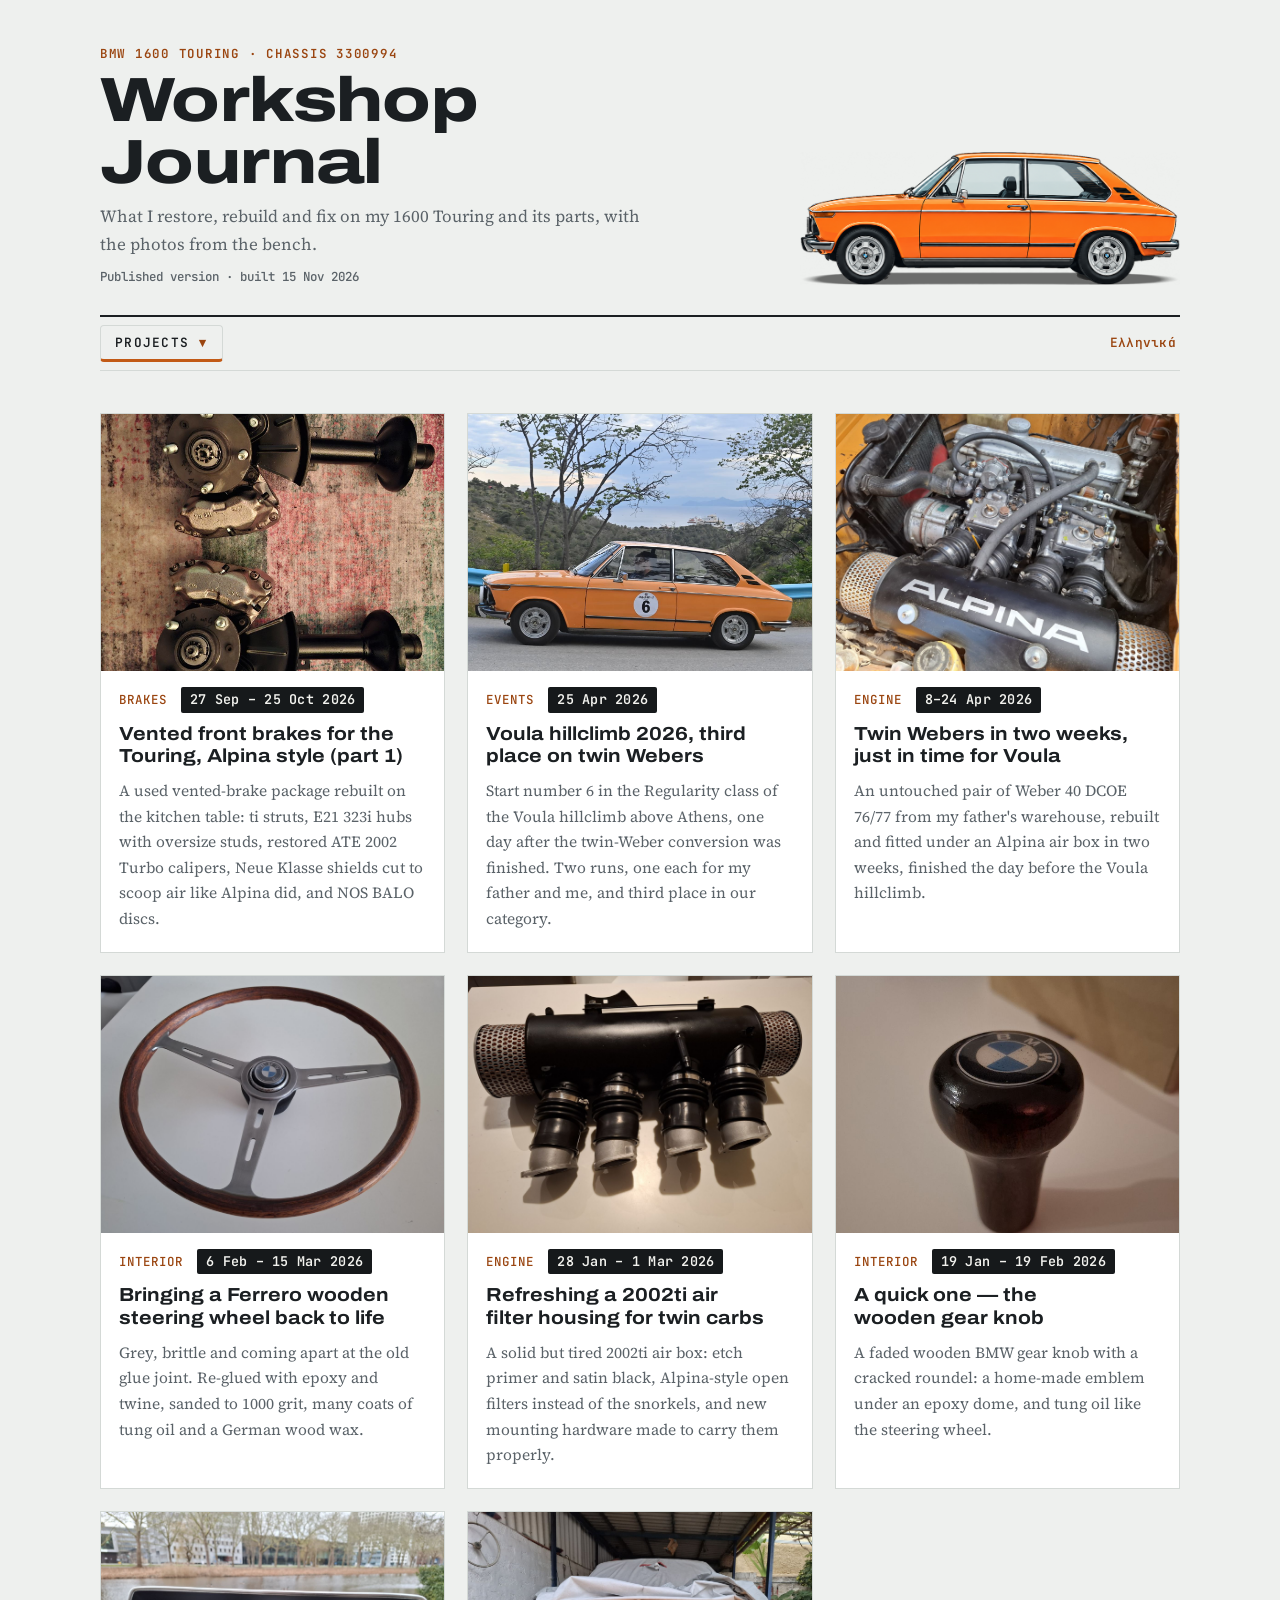
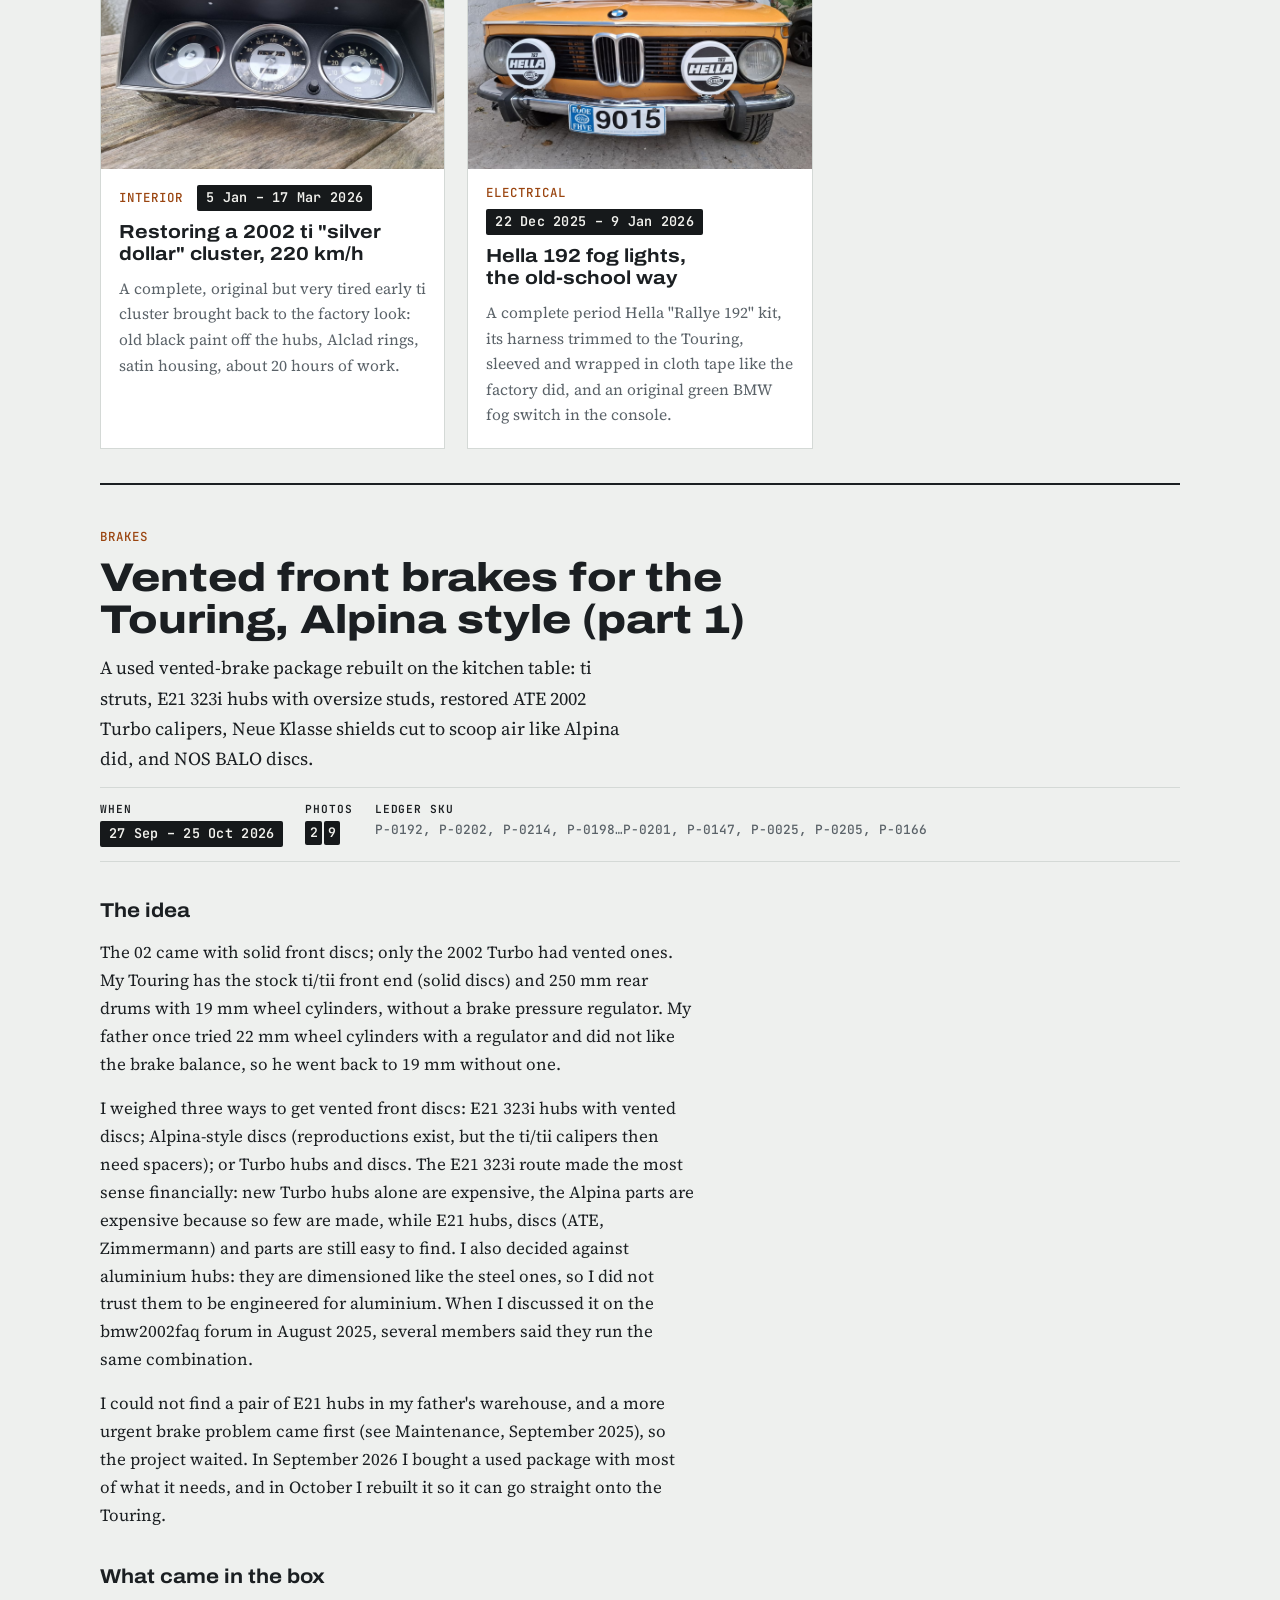
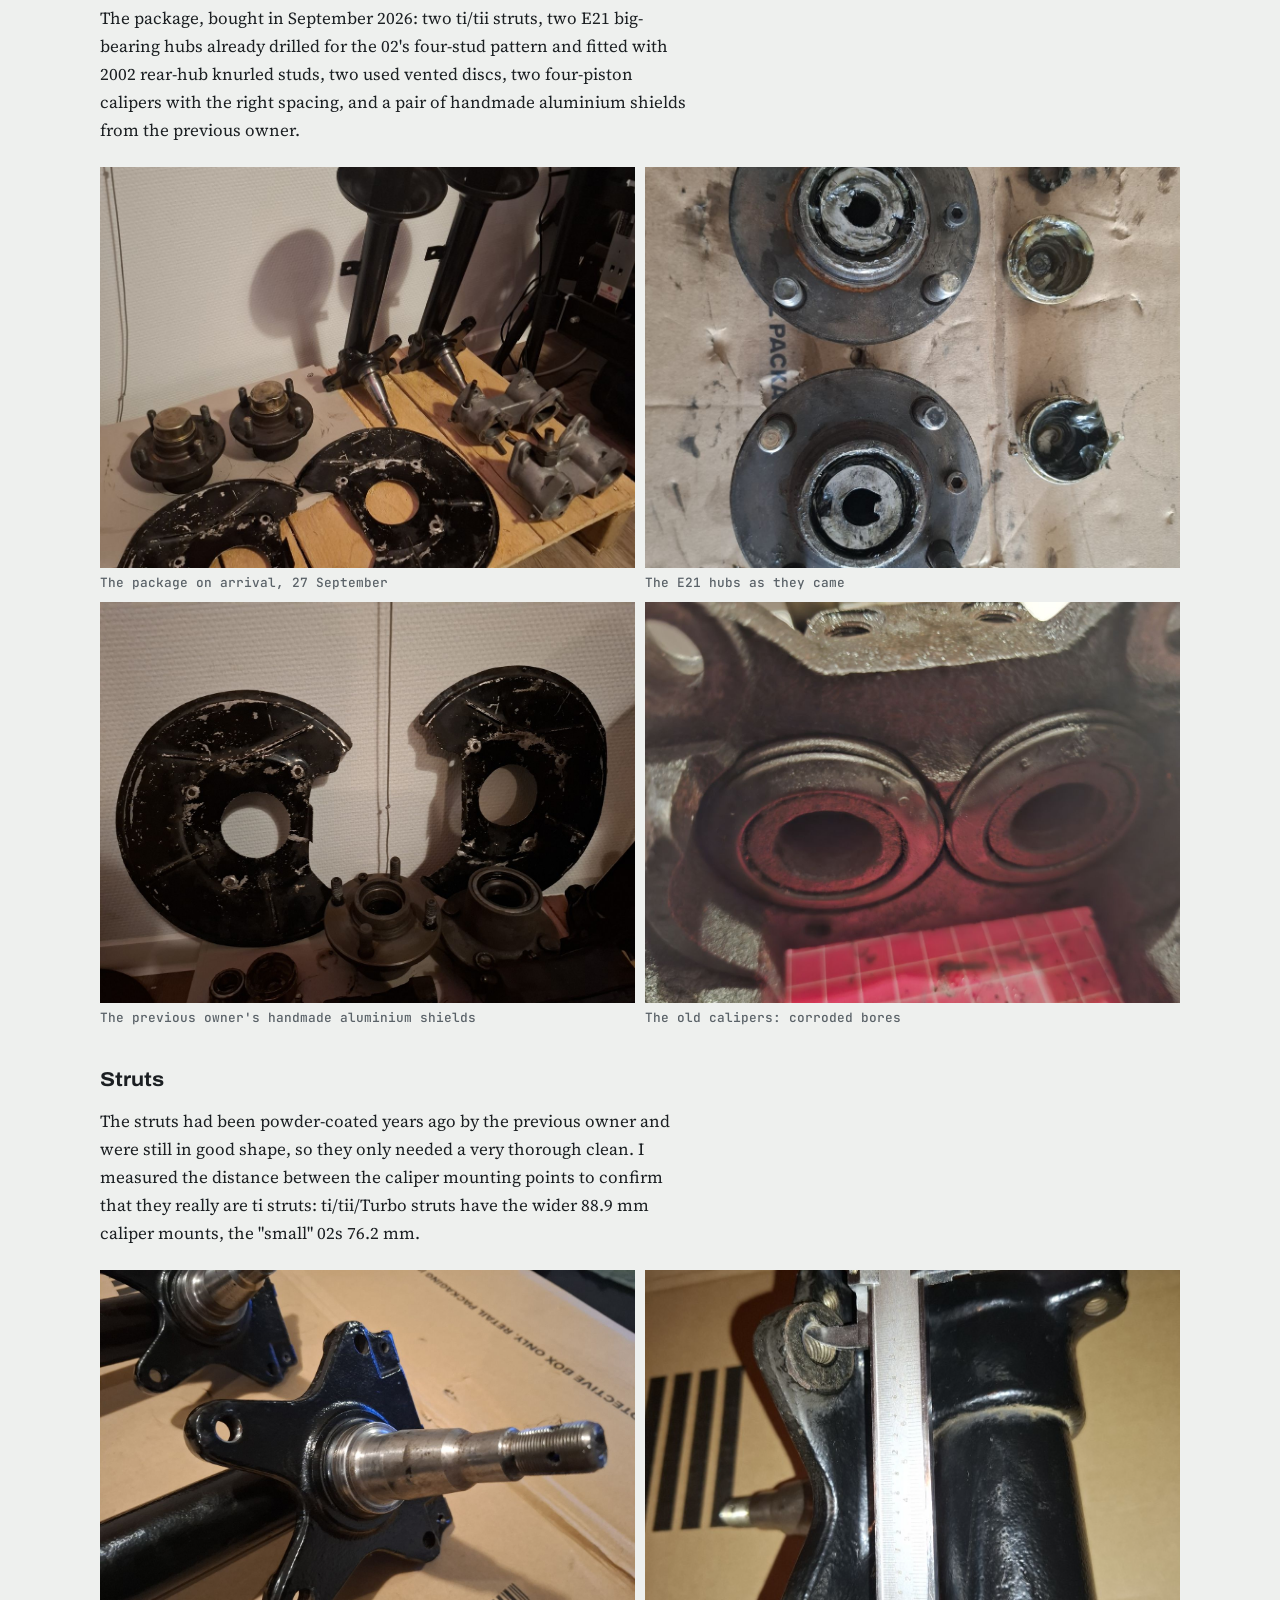
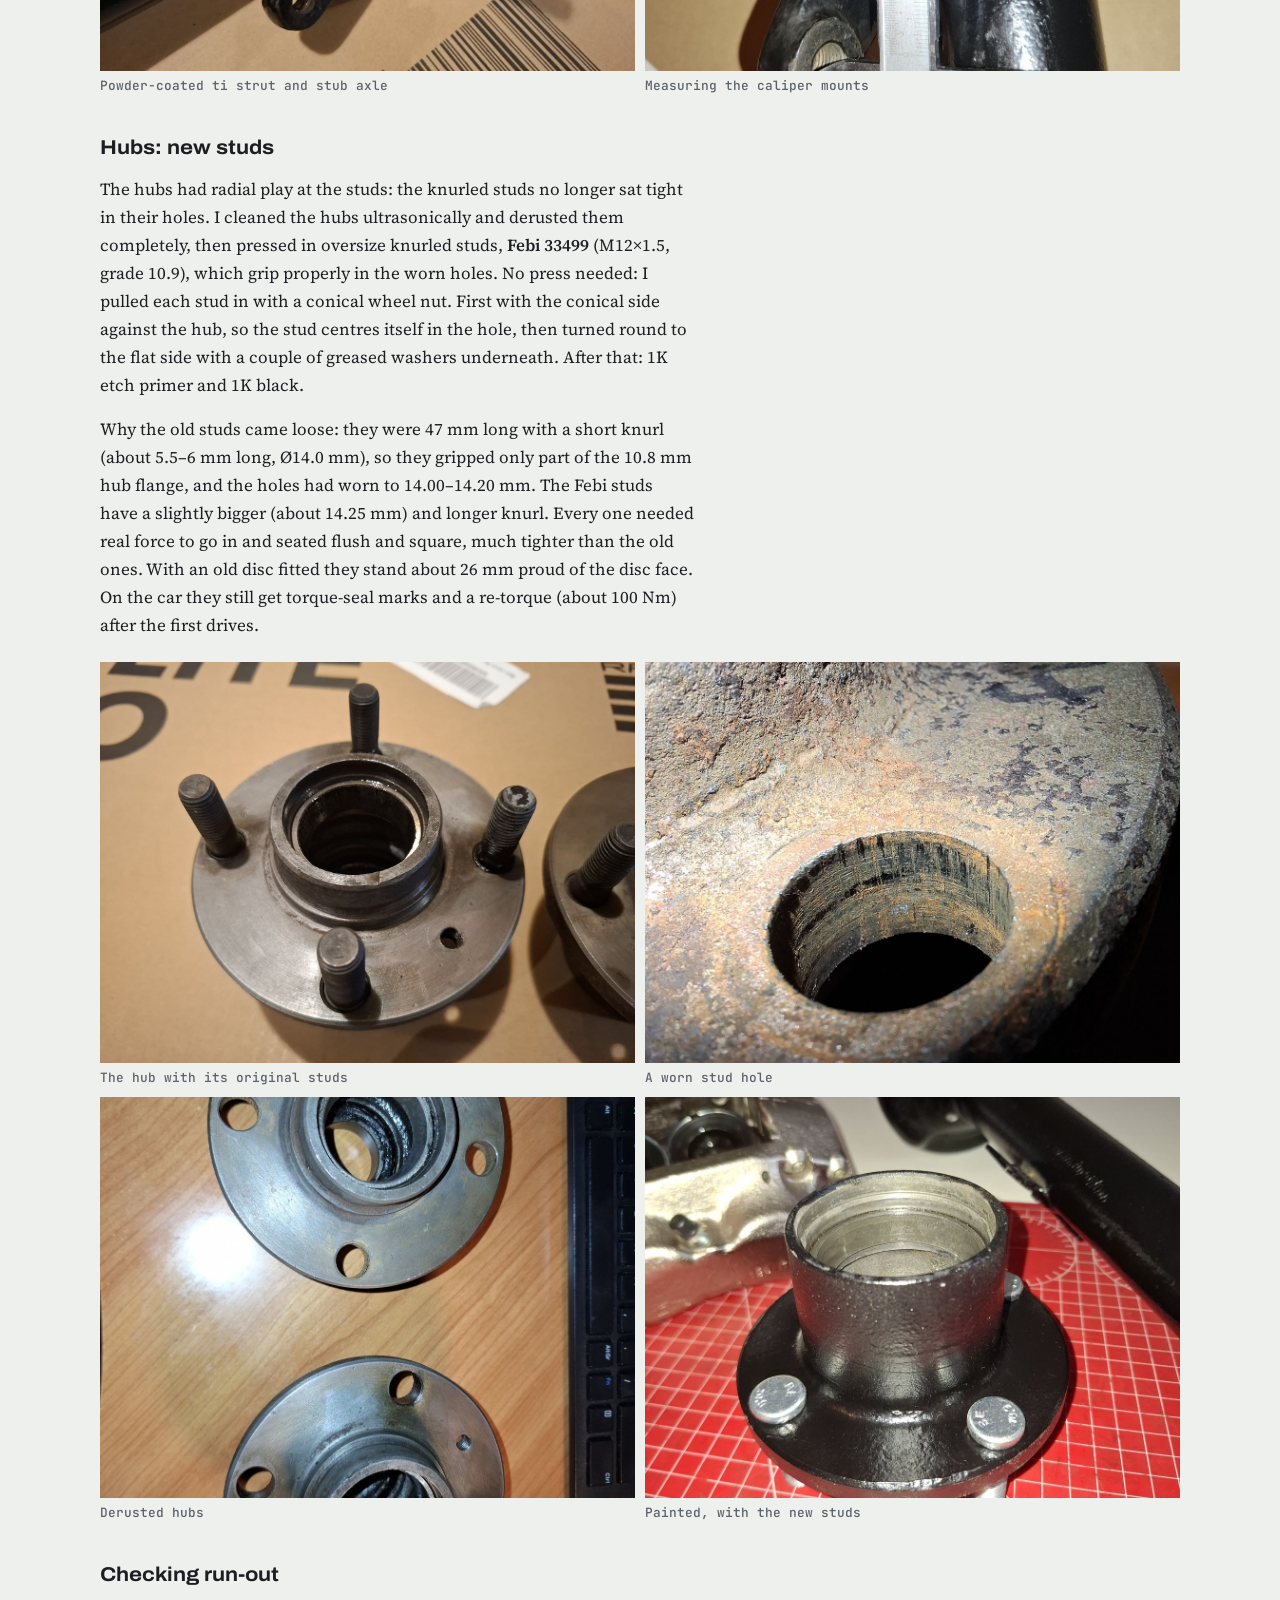
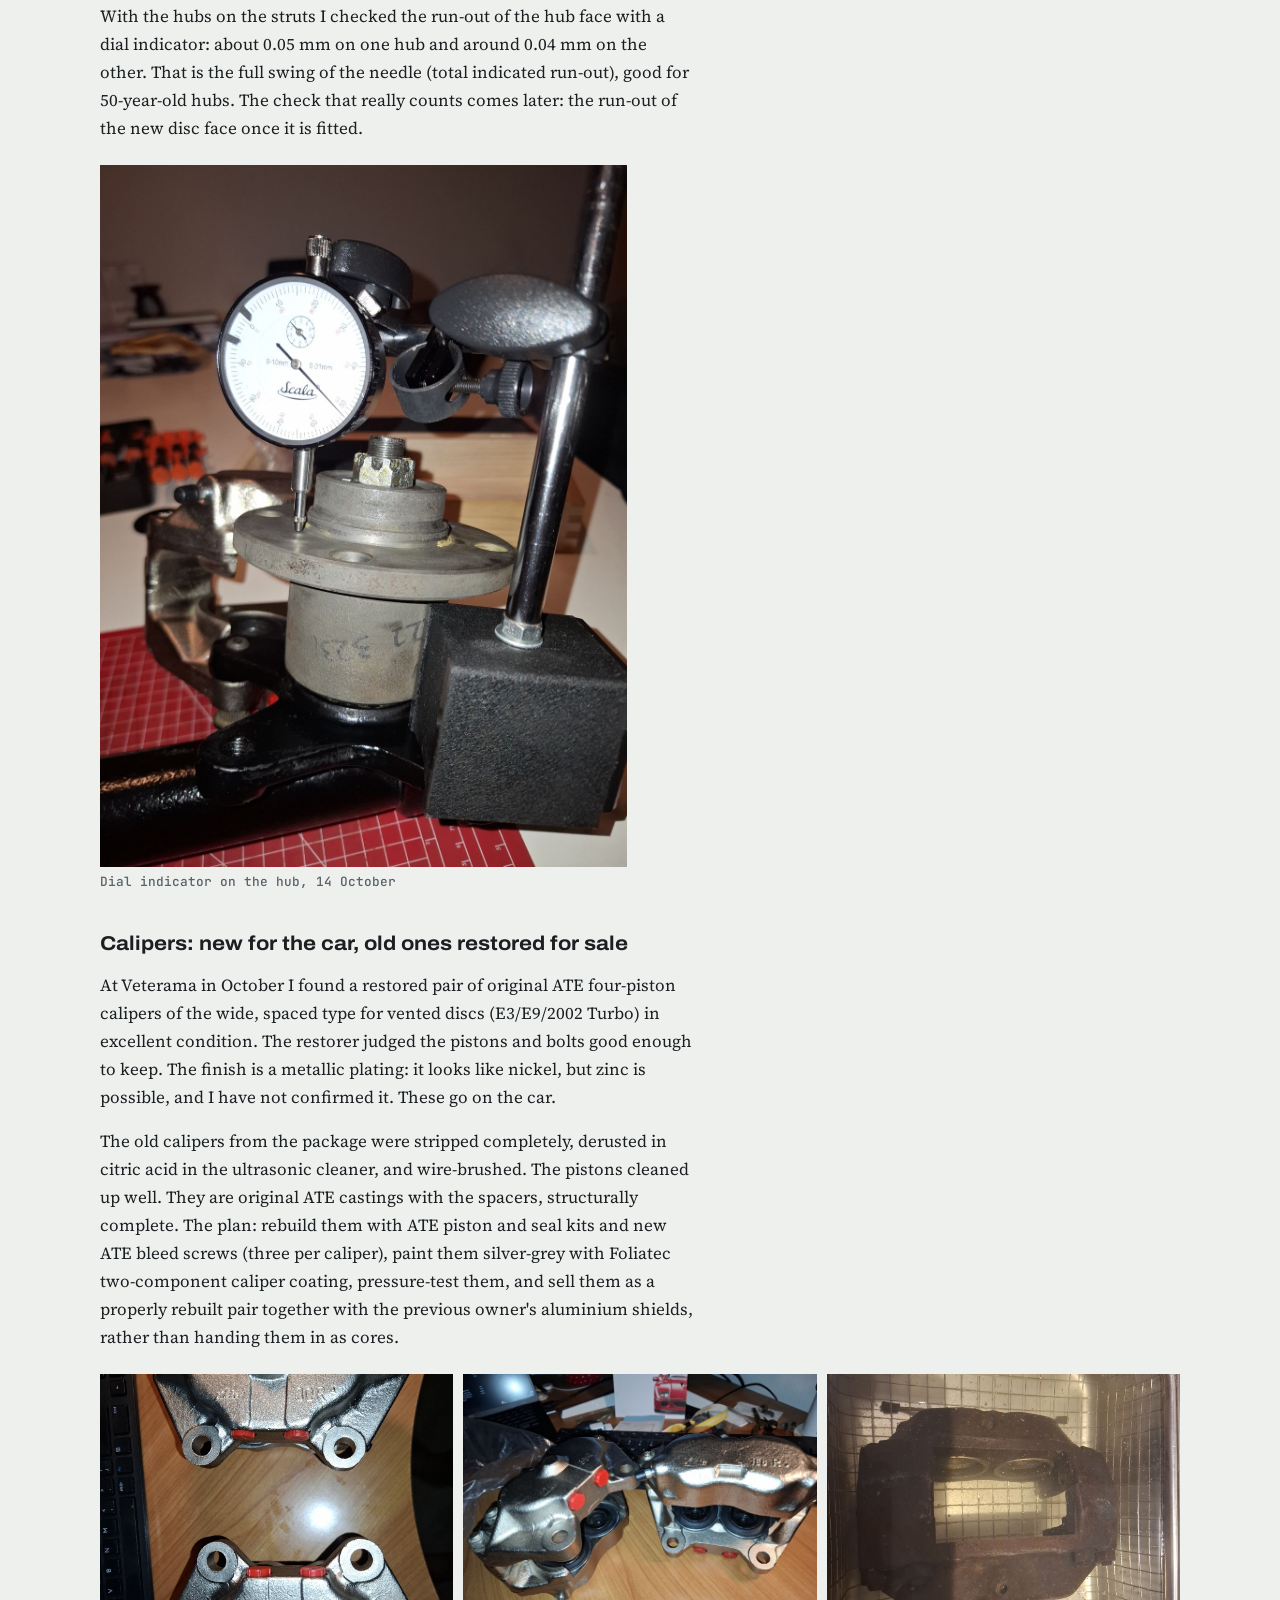
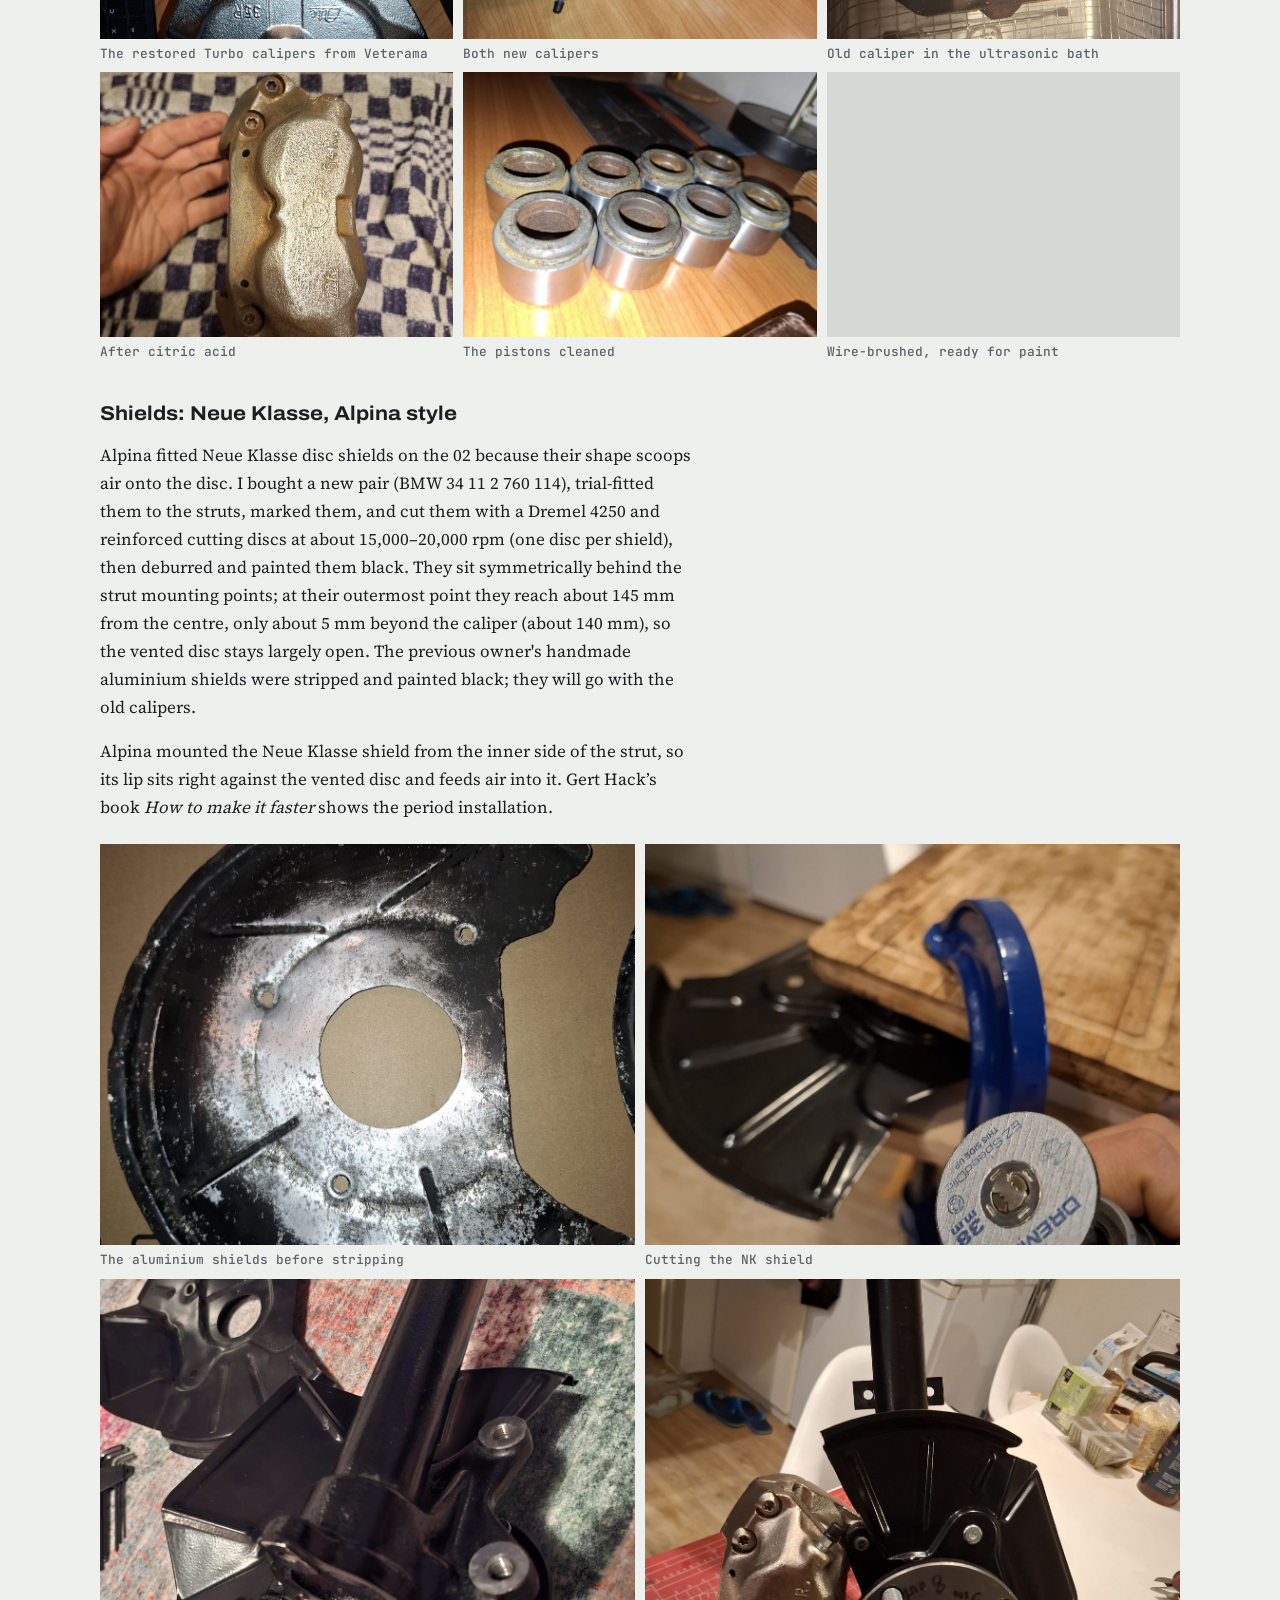
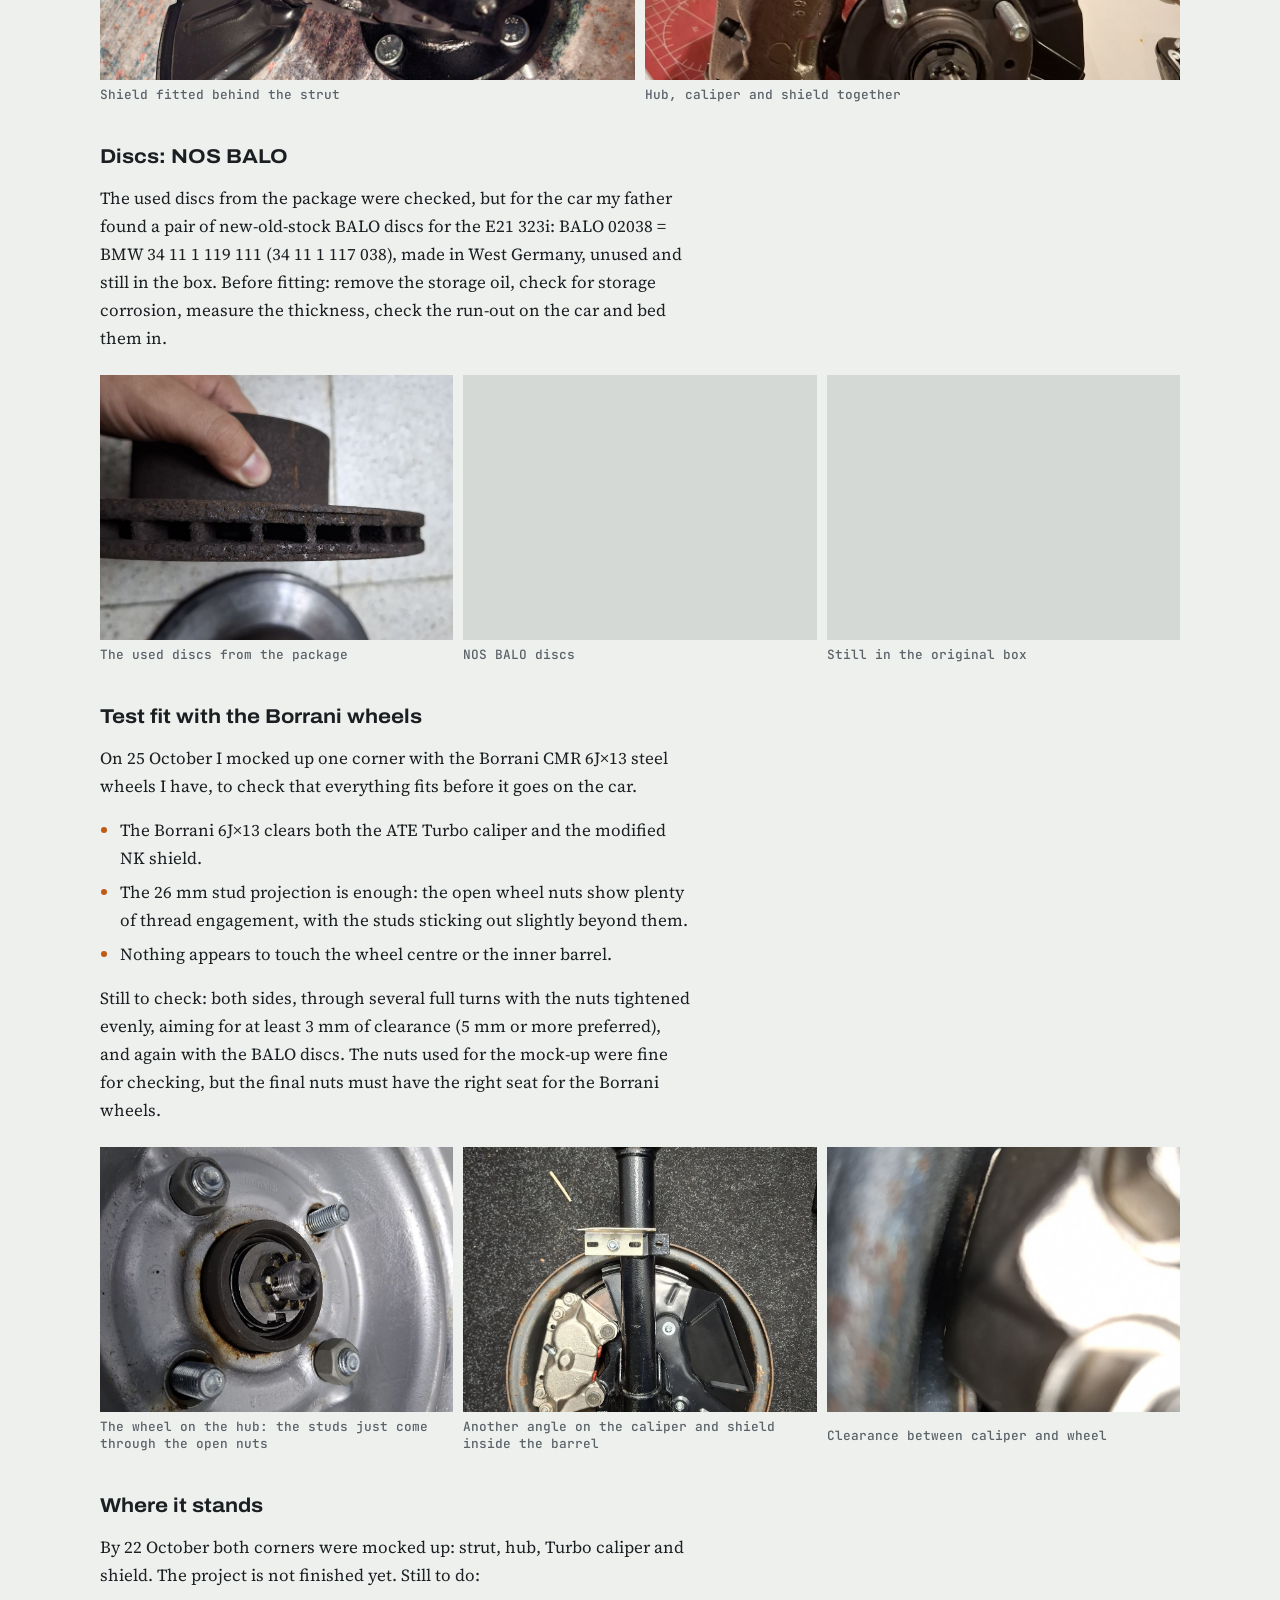
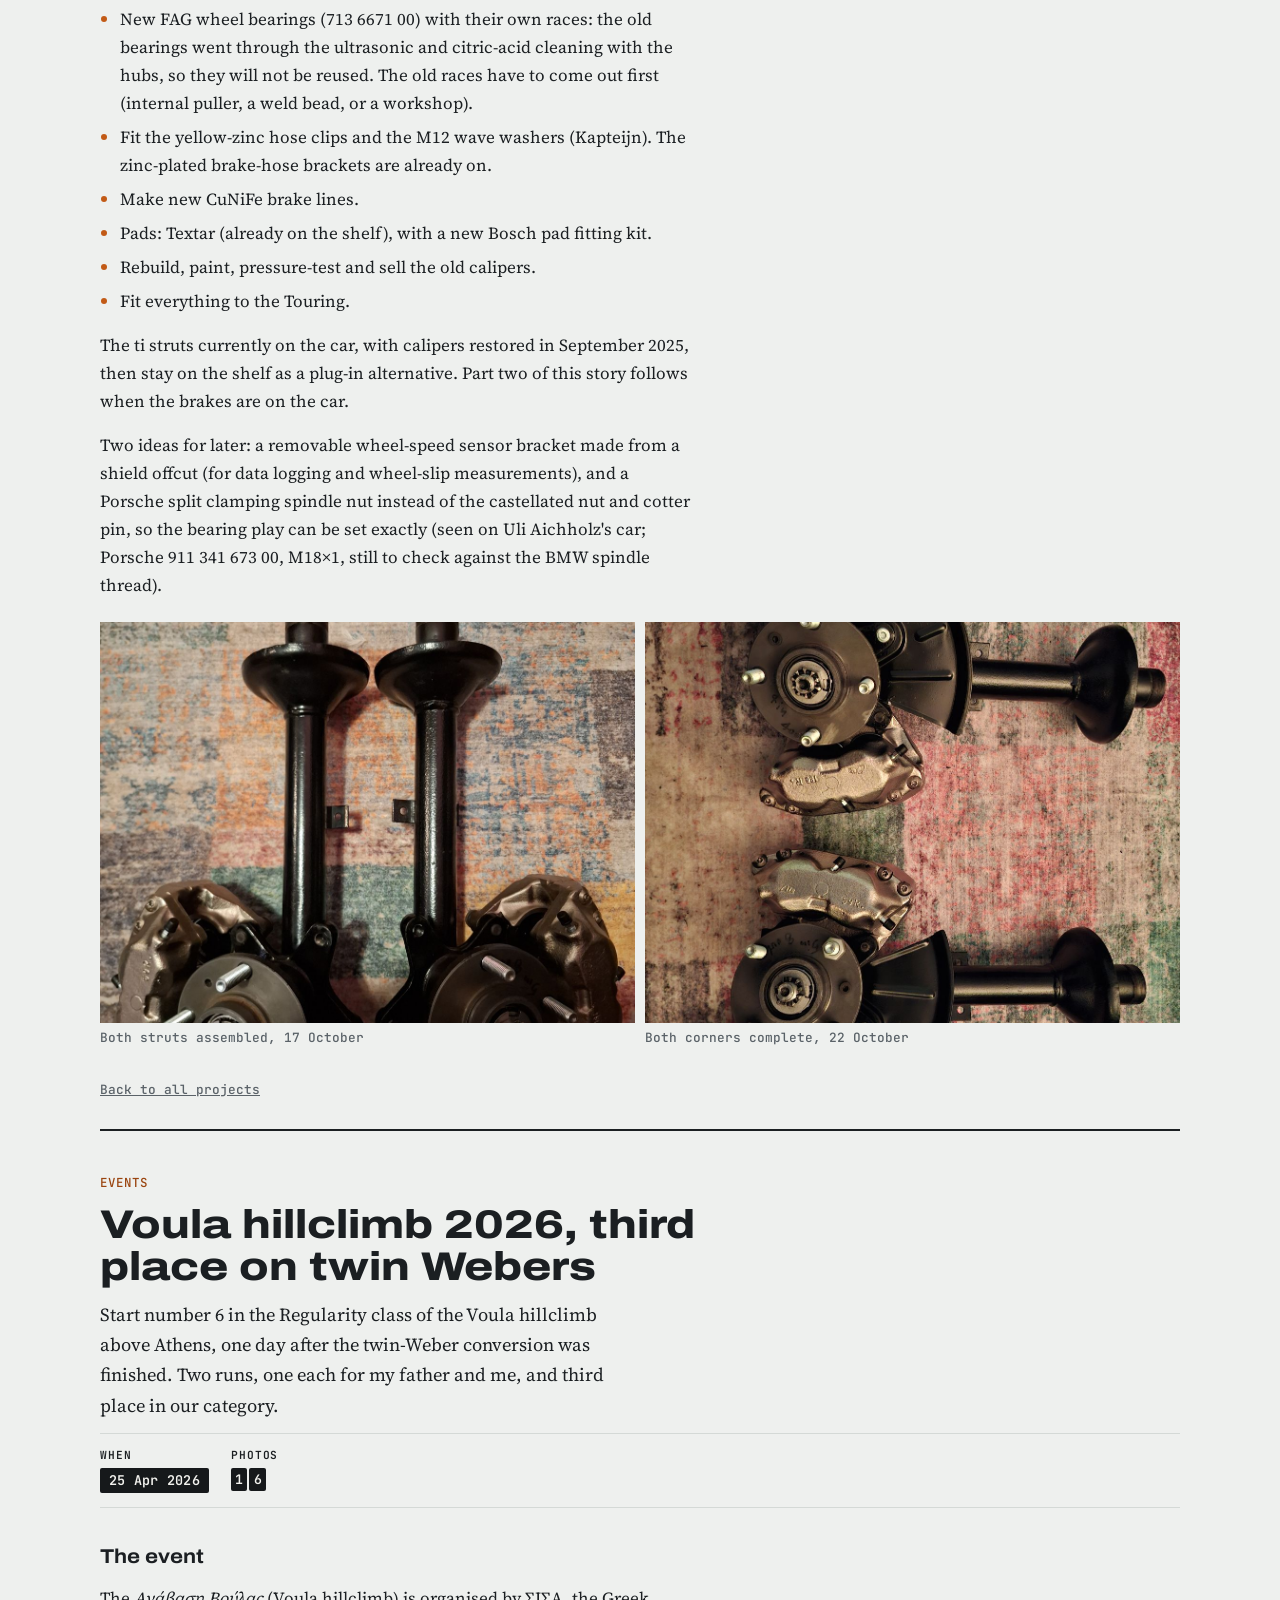
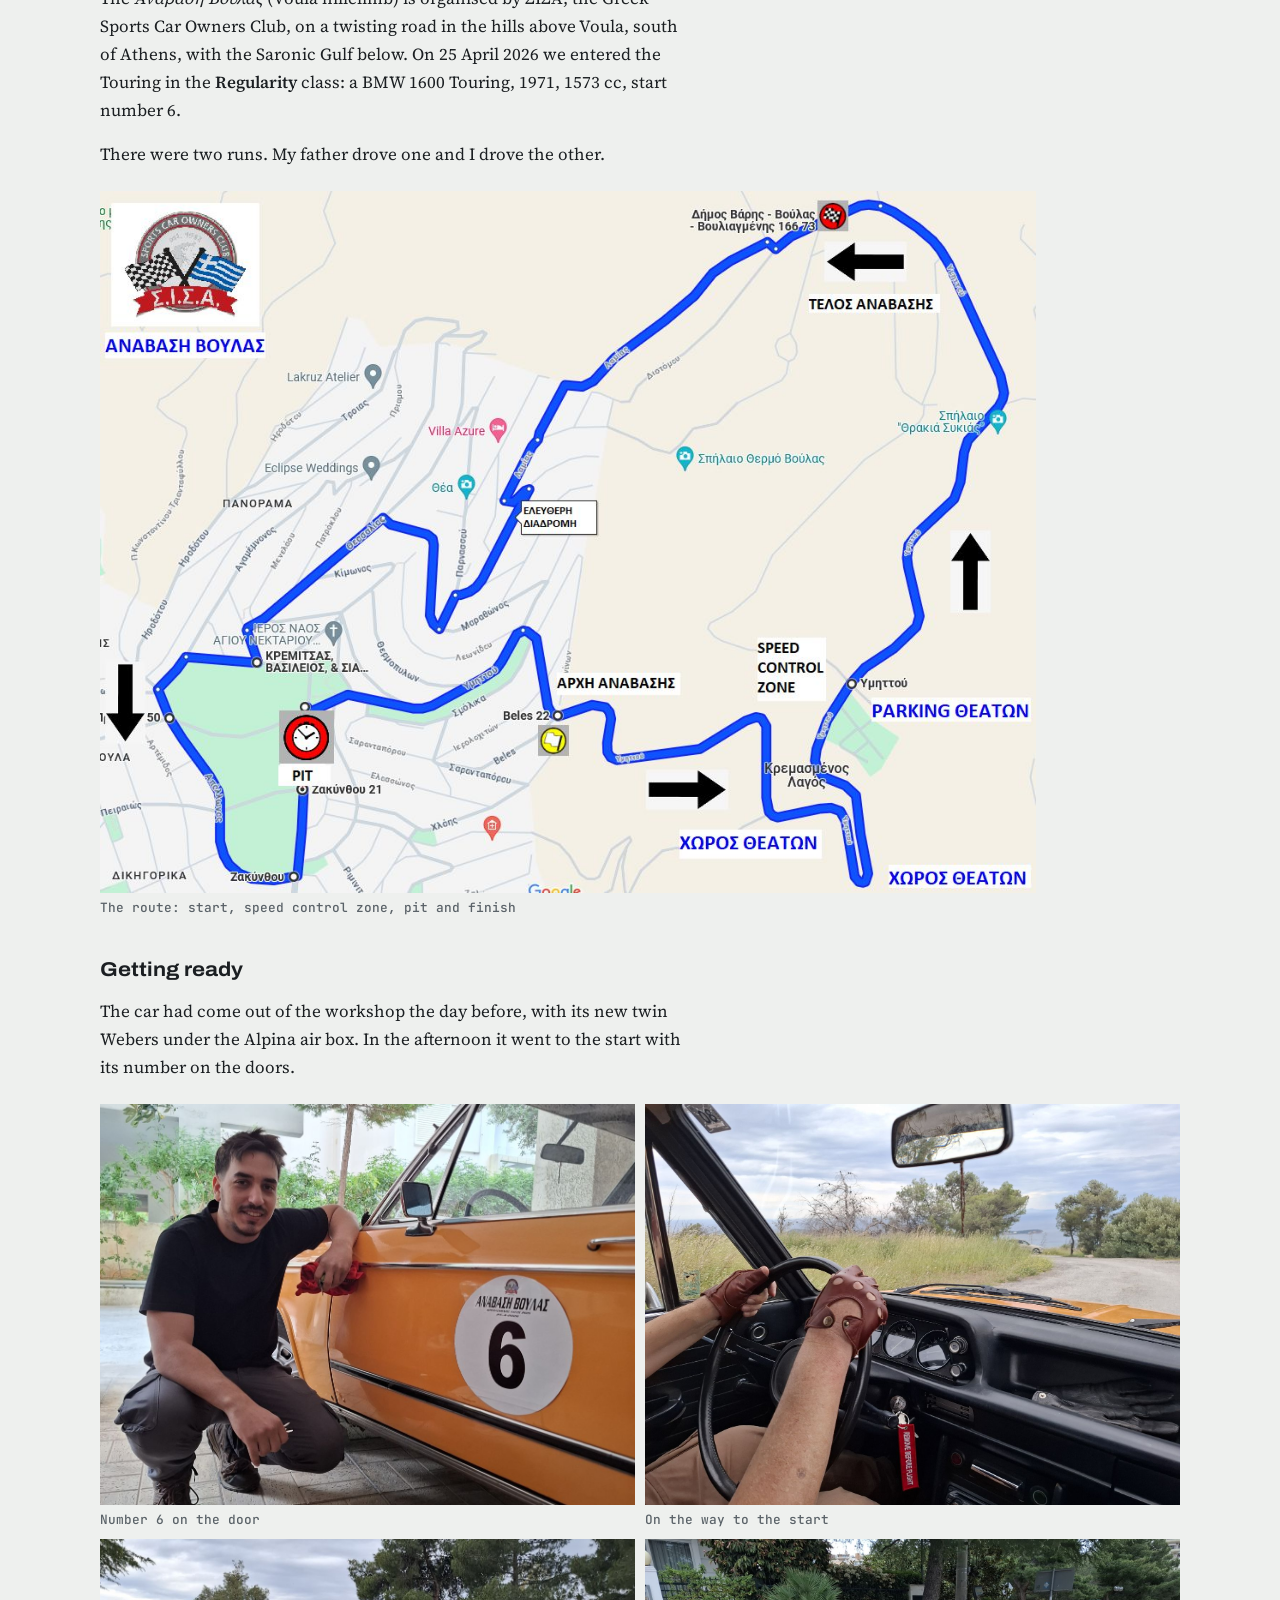
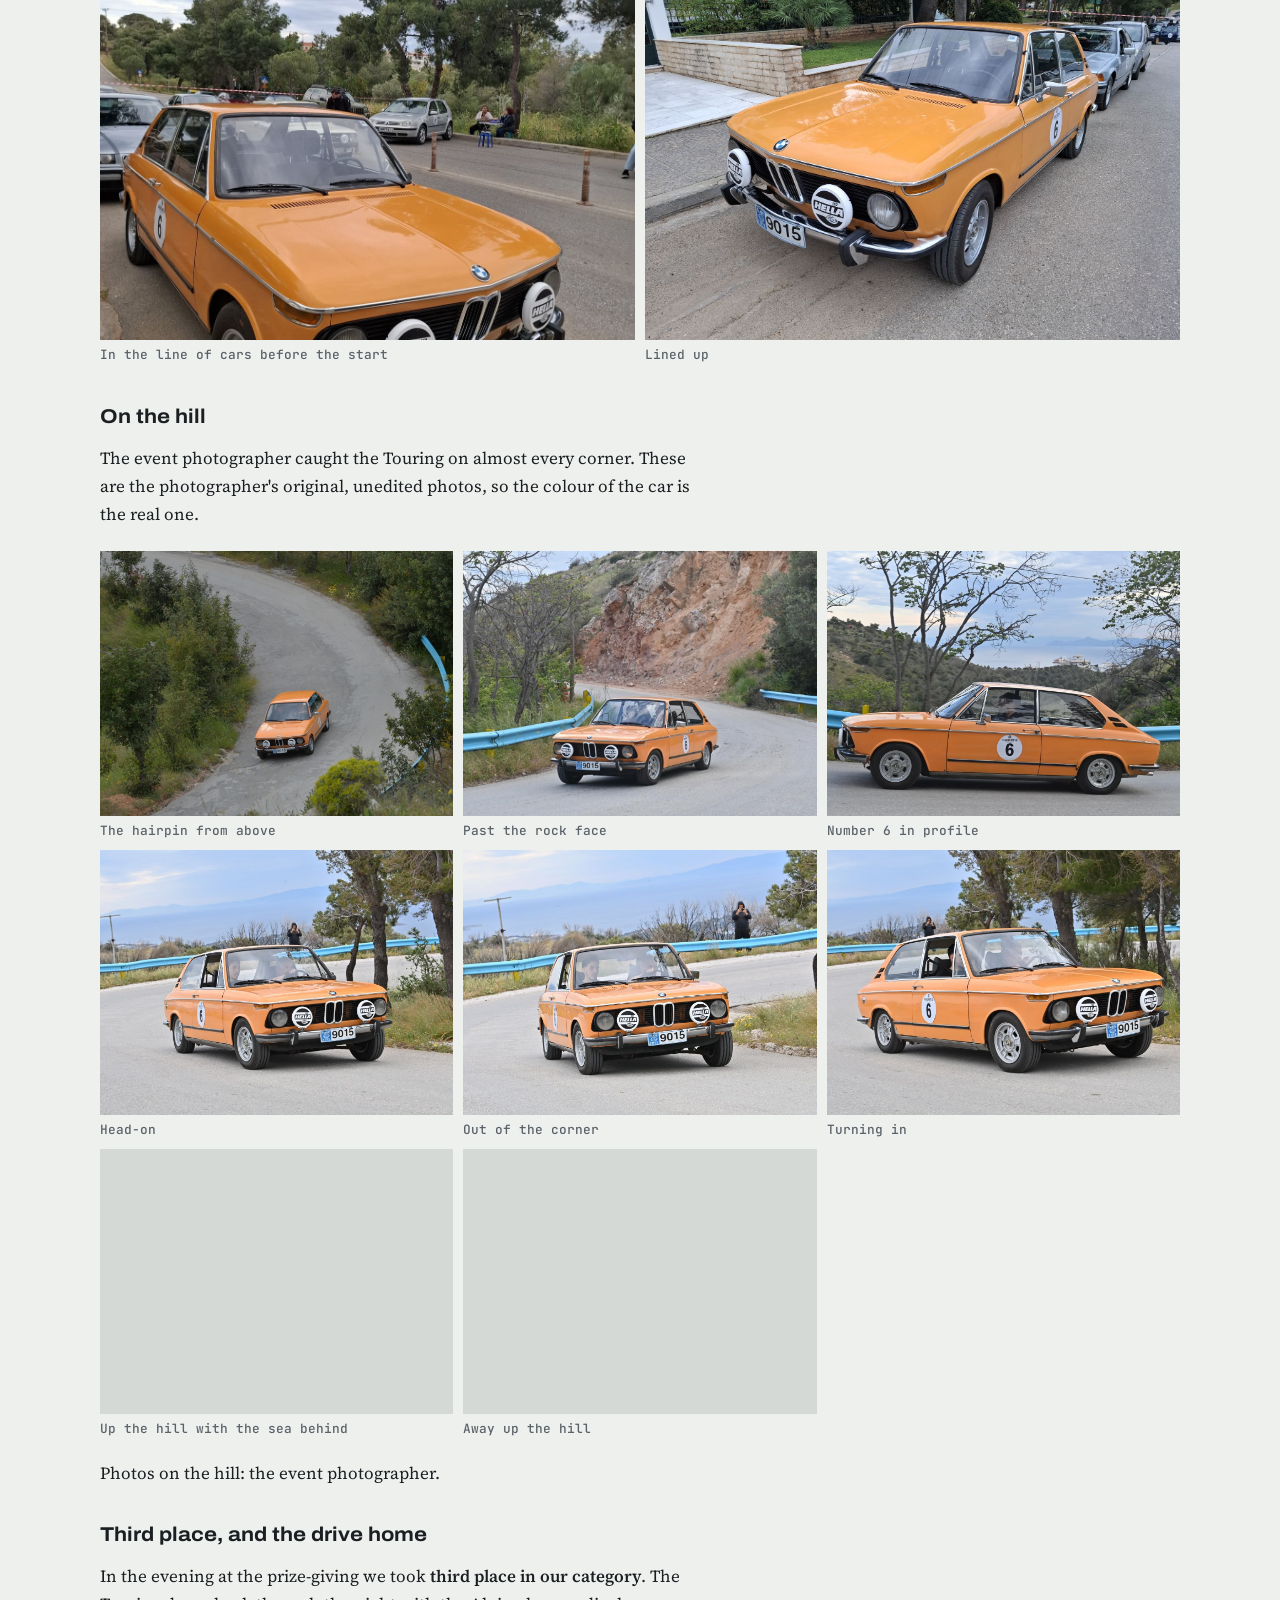
==== commit f9e4fa61: "Coolant type: SWAG G11" ====
--- a/index.html
+++ b/index.html
@@ -410,8 +410,8 @@
 <div class="gallery pair"><figure><img src="img/2025-12-hella-192-fog-lights/20251230_135434.jpg" alt="The finished harness in cloth tape" loading="lazy" decoding="async"><figcaption>The finished harness in cloth tape</figcaption></figure><figure><img src="img/2025-12-hella-192-fog-lights/20251230_151241.jpg" alt="The harness laid out in front of the car" loading="lazy" decoding="async"><figcaption>The harness laid out in front of the car</figcaption></figure></div>
 <p>For now the lights are fed straight from the battery, so they work whether the ignition is on or not. Tying them to the ignition is still on the list. There is also what looks like factory wiring for fog and driving lights on the car, which might be the neater way.</p>
 <h3>Done</h3>
-<div class="gallery pair"><figure><img src="img/2025-12-hella-192-fog-lights/20260109_155322.jpg" alt="Finished, January 2026" loading="lazy" decoding="async"><figcaption>Finished, January 2026</figcaption></figure><figure><img src="img/2025-12-hella-192-fog-lights/20260109_155408.jpg" alt="With the box they came in" loading="lazy" decoding="async"><figcaption>With the box they came in</figcaption></figure></div></div><p class="top"><a href="#projects">Back to all projects</a></p></article></section><section class="tab" id="tab-maintenance" aria-label="Maintenance"><p class="tab-intro">Servicing and repairs that are not a project of their own, newest first.</p><section class="svc" id="service"><h3 class="todo-group">Service intervals</h3><p class="todo-intro">Routine items: when each was last done, the interval, and what is left. As of 56.747 km (30 Oct 2026); the car covers about 690 km a year, so for most items the time limit comes long before the km. Items without a time limit are best checked at a yearly service.</p><div class="tablewrap"><table class="svc-table"><thead><tr><th>Item</th><th>Last done</th><th>Interval</th><th>Next due</th><th>Left</th><th>Status</th></tr></thead><tbody><tr class="svc-overdue"><td><b>Engine oil and filter</b><span class="svc-sub">Confirmed by the owner: the last change. Oil to use: 20W-50 (factory table for a warm climate); the owner's service notes say Castrol GTX</span><details class="svc-src"><summary>What the sources say</summary><p><b>Factory:</b> Oil service every 5,000 miles (about 8,000 km) on the standard 02; the Turbo every 2,000 miles [T]. Branded HD oil for petrol engines: mostly above +30 °C SAE 40 or 20W-50; all year above -10 °C SAE 30, 20W-40 or 20W-50; mostly below +10 °C SAE 20, 10W-30, 10W-40 or 10W-50. Max. consumption 0.2 l/100 km [M p.6]</p><p><b>Forums:</b> 02 Club members: oil and filter every 1-2 years; if you don't know when it was last changed, change it [C3]. Low-mileage cars: at the latest after 2 years, even after 200 km [C4]. 2002faq: once a year [F3]. 20W40 standard, 15W50 for sport [C3]</p><p><b>Interval used:</b> km: factory oil service (standard 02); time: German 02 owners, every 1-2 years, at the latest after 2 years</p></details></td><td><span class="date">10 Jan 2023</span><span class="svc-sub">≈ 53.913 km</span></td><td>8.000 km or 2 years</td><td>61.913 km<br>10 Jan 2025</td><td>5.166 km <span class="svc-sub">≈ 7 years at this pace</span><br>22 months overdue</td><td><span class="svc-st st-overdue">Overdue</span></td></tr><tr class="svc-unknown"><td><b>Valve clearance</b><span class="svc-sub">Not remembered; check at the next service</span><details class="svc-src"><summary>What the sources say</summary><p><b>Factory:</b> Check and adjust at every major service, every 10,000 miles (about 16,000 km) [T]. Cold: inlet 0.15, exhaust 0.20 mm [C1]</p><p><b>Forums:</b> Check every 10,000 km at an oil change, adjust every 20,000-30,000 km [C1]; every 10,000 miles if driven hard [F1]</p><p><b>Interval used:</b> factory major service</p></details></td><td><span class="svc-sub">not in the log</span></td><td>16.000 km</td><td></td><td></td><td><span class="svc-st st-unknown">Unknown</span></td></tr><tr class="svc-unknown"><td><b>Air filter</b><span class="svc-sub">Old elements in the Alpina air box, in very good condition (km unknown)</span><details class="svc-src"><summary>What the sources say</summary><p><b>Factory:</b> Replace the element at every major service, 10,000 miles (about 16,000 km) [T]</p><p><b>Interval used:</b> factory major service</p></details></td><td><span class="svc-sub">not in the log</span></td><td>16.000 km</td><td></td><td></td><td><span class="svc-st st-unknown">Unknown</span></td></tr><tr class="svc-unknown"><td><b>V-belt: condition and tension</b><span class="svc-sub">Age not known; check at the next service</span><details class="svc-src"><summary>What the sources say</summary><p><b>Factory:</b> Check the tension at every major service [T]</p><p><b>Interval used:</b> factory major service</p></details></td><td><span class="svc-sub">not in the log</span></td><td>16.000 km</td><td></td><td></td><td><span class="svc-st st-unknown">Unknown</span></td></tr><tr class="svc-ok"><td><b>Spark plugs</b><span class="svc-sub">Replaced; colour checked on 8 Sep 2026</span><details class="svc-src"><summary>What the sources say</summary><p><b>Factory:</b> Renew at every major service, 10,000 miles (about 16,000 km) [T]</p><p><b>Forums:</b> Pre-Motronic engines: every 10,000-12,000 miles [A]</p><p><b>Interval used:</b> factory major service</p></details></td><td><span class="date">10 Jan 2023</span><span class="svc-sub">≈ 53.913 km</span></td><td>16.000 km</td><td>69.913 km</td><td>13.166 km <span class="svc-sub">≈ 19 years at this pace</span></td><td><span class="svc-st st-ok">OK</span></td></tr><tr class="svc-ok"><td><b>Steering box: oil level and play</b><span class="svc-sub">Play adjusted (oil level not logged)</span><details class="svc-src"><summary>What the sources say</summary><p><b>Factory:</b> Check the oil level and the play at every major service [T]</p><p><b>Interval used:</b> factory major service</p></details></td><td><span class="date">8 Feb 2025</span><span class="svc-sub">≈ 54.850 km</span></td><td>16.000 km</td><td>70.850 km</td><td>14.103 km <span class="svc-sub">≈ 20 years at this pace</span></td><td><span class="svc-st st-ok">OK</span></td></tr><tr class="svc-ok"><td><b>Front wheel bearings: play</b><span class="svc-sub">Inner hub seals renewed; new FAG bearings come with the vented brakes</span><details class="svc-src"><summary>What the sources say</summary><p><b>Factory:</b> Check the play at every major service, adjust if required [T]</p><p><b>Interval used:</b> factory major service</p></details></td><td><span class="date">2 Sep 2025</span><span class="svc-sub">≈ 55.549 km</span></td><td>16.000 km</td><td>71.549 km</td><td>14.802 km <span class="svc-sub">≈ 21 years at this pace</span></td><td><span class="svc-st st-ok">OK</span></td></tr><tr class="svc-ok"><td><b>Idle, mixture and carb balance</b><span class="svc-sub">Twin Webers set up (see the to-do list: richer idle jets)</span><details class="svc-src"><summary>What the sources say</summary><p><b>Factory:</b> Engine test and idle/CO adjustment at every major service [T]</p><p><b>Interval used:</b> factory major service</p></details></td><td><span class="date">24 Apr 2026</span><span class="svc-sub">≈ 55.995 km</span></td><td>16.000 km</td><td>71.995 km</td><td>15.248 km <span class="svc-sub">≈ 22 years at this pace</span></td><td><span class="svc-st st-ok">OK</span></td></tr><tr class="svc-ok"><td><b>Contact points, dwell and timing</b><span class="svc-sub">New points with the Bosch 0 231 151 008, set up in summer 2026</span><details class="svc-src"><summary>What the sources say</summary><p><b>Factory:</b> Renew the points at every major service, 10,000 miles (about 16,000 km) [T]</p><p><b>Interval used:</b> factory major service</p></details></td><td><span class="date">Jul 2026</span><span class="svc-sub">≈ 56.144 km</span></td><td>16.000 km</td><td>72.144 km</td><td>15.397 km <span class="svc-sub">≈ 22 years at this pace</span></td><td><span class="svc-st st-ok">OK</span></td></tr><tr class="svc-ok"><td><b>Brakes: pads, shoes, hoses, handbrake</b><span class="svc-sub">Rear drums cleaned; front pads new in Sep 2025</span><details class="svc-src"><summary>What the sources say</summary><p><b>Factory:</b> Check pad thickness, discs, drums, linings, lines and the handbrake at every major service [T]</p><p><b>Interval used:</b> factory major service</p></details></td><td><span class="date">6 Sep 2026</span><span class="svc-sub">≈ 56.747 km</span></td><td>16.000 km</td><td>72.747 km</td><td>16.000 km <span class="svc-sub">≈ 23 years at this pace</span></td><td><span class="svc-st st-ok">OK</span></td></tr><tr class="svc-ok"><td><b>Gearbox oil</b><span class="svc-sub">Valvoline GL-4</span><details class="svc-src"><summary>What the sources say</summary><p><b>Factory:</b> 1st change at 1,000 km, then every 30,000 km; gear oil SAE 80-90, no hypoid oil [M p.251]. Turbo: every 16,000 miles [T]</p><p><b>Interval used:</b> km: factory; time: my suggestion (no source)</p></details></td><td><span class="date">10 Jan 2023</span><span class="svc-sub">≈ 53.913 km</span></td><td>30.000 km or 5 years</td><td>83.913 km<br>10 Jan 2028</td><td>27.166 km <span class="svc-sub">≈ 39 years at this pace</span><br>14 months</td><td><span class="svc-st st-ok">OK</span></td></tr><tr class="svc-ok"><td><b>Differential oil (ZF limited slip)</b><span class="svc-sub">Castrol Transmax Limited Slip LL 75W-140</span><details class="svc-src"><summary>What the sources say</summary><p><b>Factory:</b> Next change at 30,000 km, then every 30,000 km [M p.448]. Turbo: every 8,000 miles [T]</p><p><b>Interval used:</b> km: factory; time: my suggestion (no source)</p></details></td><td><span class="date">7 Aug 2025</span><span class="svc-sub">≈ 55.473 km</span></td><td>30.000 km or 5 years</td><td>85.473 km<br>7 Aug 2030</td><td>28.726 km <span class="svc-sub">≈ 42 years at this pace</span><br>45 months</td><td><span class="svc-st st-ok">OK</span></td></tr><tr class="svc-ok"><td><b>Fuel filter</b><span class="svc-sub">Fitted with the new Pierburg pump</span><details class="svc-src"><summary>What the sources say</summary><p><b>Factory:</b> Main fuel filter every 30,000 km on the tii; carburettor cars have a sieve in the pump [M p.165]</p><p><b>Interval used:</b> factory (tii value)</p></details></td><td><span class="date">7 Aug 2025</span><span class="svc-sub">≈ 55.473 km</span></td><td>30.000 km</td><td>85.473 km</td><td>28.726 km <span class="svc-sub">≈ 42 years at this pace</span></td><td><span class="svc-st st-ok">OK</span></td></tr><tr class="svc-ok"><td><b>Coolant</b><span class="svc-sub">Replaced with the engine-mount job (type not noted; in Dec 2024 it was SWAG G11 blue)</span><details class="svc-src"><summary>What the sources say</summary><p><b>Factory:</b> Renew every 2 years ("Alle 2 Jahre erneuern") [M p.220]</p><p><b>Forums:</b> About every 3 years [F3]</p><p><b>Interval used:</b> factory (repair manual)</p></details></td><td><span class="date">8 Sep 2026</span><span class="svc-sub">56.747 km</span></td><td>2 years</td><td>8 Sep 2028</td><td>22 months</td><td><span class="svc-st st-ok">OK</span></td></tr><tr class="svc-ok"><td><b>Brake and clutch fluid</b><span class="svc-sub">Whole system flushed after the caliper rebuild (owner, from memory); the clutch shares the brake reservoir</span><details class="svc-src"><summary>What the sources say</summary><p><b>Factory:</b> Turbo: renew at least every six months [T]</p><p><b>Forums:</b> At least once a year, more often for track days [F1]; every 2 years [F2]</p><p><b>Interval used:</b> forum (2 years); annually if the car is used at events</p></details></td><td><span class="date">2 Sep 2025</span><span class="svc-sub">≈ 55.549 km</span></td><td>2 years</td><td>2 Sep 2027</td><td>10 months</td><td><span class="svc-st st-ok">OK</span></td></tr></tbody></table></div><details class="svc-refs"><summary>Sources</summary><ul><li>[M] BMW 02 repair manual (Reparaturanleitung 1502-2002 turbo, German), technical data</li><li>[T] <a href="https://www.bmw2002.co.uk/wp-content/uploads/2012/01/bmw-2002-turbo-technical-supplement.pdf">BMW 2002 turbo Technical Supplement, chapters 2-3 (service intervals; also gives the standard 02&#x27;s 5,000-mile oil service and 10,000-mile major service)</a></li><li>[F1] <a href="https://www.bmw2002faq.com/articles/technical-articles/history-and-reference/101-essential-bmw-2002-technical-tips-r279/">bmw2002faq: 101 Essential BMW 2002 Technical Tips</a></li><li>[F2] <a href="https://www.bmw2002faq.com/forums/topic/73247-brake-fluid-a-ton-of-other-stuff-according-to-bmw/">bmw2002faq: Brake fluid &amp; a ton of other stuff according to BMW</a></li><li>[F3] <a href="https://www.bmw2002faq.com/forums/topic/223385-question-regarding-maintenance-intervals">bmw2002faq: Question regarding maintenance intervals</a></li><li>[C1] <a href="https://forum.bmw-02-club.de/index.php?topic=108076.0">BMW 02 Club e.V. forum: Ventile einstellen</a></li><li>[C2] <a href="https://www.bmw-syndikat.de/bmwsyndikatforum/topic159454_Ventielspiel_einstellen_Beim_M10_wieviel_mm_3er_BMW_-_E30.html">BMW-Syndikat forum: Ventilspiel M10</a></li><li>[C3] <a href="https://forum.bmw-02-club.de/mix_entry.php?id=162334">BMW 02 Club e.V. forum: Lebenssäfte auffrischen (fluids, oil grades, oil change practice)</a></li><li>[C4] <a href="https://www.motor-talk.de/forum/oelwechsel-oft-oder-selten-t1719638.html">motor-talk Oldtimer forum: Ölwechsel oft oder selten</a></li><li>[A] <a href="https://www.1addicts.com/forums/attachment.php?attachmentid=1461518&d=1469006598">1addicts: Old School BMW Maintenance Schedule</a></li></ul></details></section><figure class="tl" aria-label="Timeline of the maintenance log"><div class="tl-scroll"><div class="tl-inner" style="--lanes:4"><div class="tl-line"></div><span class="tl-year" style="left:0.00%">2023</span><span class="tl-year" style="left:25.00%">2024</span><span class="tl-year" style="left:50.07%">2025</span><span class="tl-year" style="left:75.07%">2026</span><a class="tl-dot tip-l" href="#m-2023-01-10" style="left:0.62%;bottom:0px" data-tip="10 Jan 2023 · General service" aria-label="10 Jan 2023 · General service"></a><a class="tl-dot" href="#m-2024-01-03" style="left:25.14%;bottom:0px" data-tip="3 Jan 2024 · Differential oil, clutch master cylinder and pedal box" aria-label="3 Jan 2024 · Differential oil, clutch master cylinder and pedal box"></a><a class="tl-dot" href="#m-2024-02-09" style="left:27.67%;bottom:0px" data-tip="9 Feb 2024 · Alternator bushings and wiring" aria-label="9 Feb 2024 · Alternator bushings and wiring"></a><a class="tl-dot" href="#m-2024-07-23" style="left:38.97%;bottom:0px" data-tip="23 Jul 2024 · Clutch master cylinder and brake hoses" aria-label="23 Jul 2024 · Clutch master cylinder and brake hoses"></a><a class="tl-dot" href="#m-2024-09-03" style="left:41.85%;bottom:0px" data-tip="3 Sep 2024 · New JBL speakers" aria-label="3 Sep 2024 · New JBL speakers"></a><a class="tl-dot" href="#m-2024-12-23" style="left:49.45%;bottom:0px" data-tip="23 Dec 2024 · General service" aria-label="23 Dec 2024 · General service"></a><a class="tl-dot" href="#m-2025-02-08" style="left:52.67%;bottom:0px" data-tip="8 Feb 2025 · Rear brakes, rear dampers, propshaft" aria-label="8 Feb 2025 · Rear brakes, rear dampers, propshaft"></a><a class="tl-dot" href="#m-2025-03" style="left:55.07%;bottom:0px" data-tip="Mar 2025 · Front dampers and alignment" aria-label="Mar 2025 · Front dampers and alignment"></a><a class="tl-dot" href="#m-2025-04-08" style="left:56.71%;bottom:16px" data-tip="8 Apr 2025 · New kidney grille and side grilles" aria-label="8 Apr 2025 · New kidney grille and side grilles"></a><a class="tl-dot" href="#m-2025-04-10" style="left:56.85%;bottom:32px" data-tip="10 Apr 2025 · Cluster cleaned, new OSRAM bulbs" aria-label="10 Apr 2025 · Cluster cleaned, new OSRAM bulbs"></a><a class="tl-dot" href="#m-2025-04-11" style="left:56.92%;bottom:0px" data-tip="11 Apr 2025 · Licence-plate lights refreshed" aria-label="11 Apr 2025 · Licence-plate lights refreshed"></a><a class="tl-dot" href="#m-2025-04-15" style="left:57.19%;bottom:48px" data-tip="15 Apr 2025 · Wheel alignment" aria-label="15 Apr 2025 · Wheel alignment"></a><a class="tl-dot" href="#m-2025-06" style="left:61.37%;bottom:0px" data-tip="Jun 2025 · Anti-roll bar links and bushings" aria-label="Jun 2025 · Anti-roll bar links and bushings"></a><a class="tl-dot" href="#m-2025-08-07" style="left:65.00%;bottom:0px" data-tip="7 Aug 2025 · New fuel pump, LSD oil" aria-label="7 Aug 2025 · New fuel pump, LSD oil"></a><a class="tl-dot" href="#m-2025-08-08" style="left:65.07%;bottom:16px" data-tip="8 Aug 2025 · Pedal box refresh, indicator fault" aria-label="8 Aug 2025 · Pedal box refresh, indicator fault"></a><a class="tl-dot" href="#m-2025-08-09" style="left:65.14%;bottom:32px" data-tip="9 Aug 2025 · New rear silencer (Larini)" aria-label="9 Aug 2025 · New rear silencer (Larini)"></a><a class="tl-dot" href="#m-2025-09-02" style="left:66.78%;bottom:48px" data-tip="2 Sep 2025 · Pulling to the left: hub seal, rebuilt calipers, new pads" aria-label="2 Sep 2025 · Pulling to the left: hub seal, rebuilt calipers, new pads"></a><a class="tl-dot" href="#m-2025-12" style="left:73.90%;bottom:0px" data-tip="Dec 2025 · Engine mount torn at the Varkiza event" aria-label="Dec 2025 · Engine mount torn at the Varkiza event"></a><a class="tl-dot proj" href="#m-2025-12-30-2025-12-hella-192-fog-lights" style="left:74.93%;bottom:16px" data-tip="30 Dec 2025 · Hella 192 fog lights, the old-school way" aria-label="30 Dec 2025 · Hella 192 fog lights, the old-school way"></a><a class="tl-dot tip-r" href="#m-2026-04-24" style="left:82.81%;bottom:0px" data-tip="24 Apr 2026 · Petri steering wheel in, MOMO Niki Lauda out" aria-label="24 Apr 2026 · Petri steering wheel in, MOMO Niki Lauda out"></a><a class="tl-dot proj tip-r" href="#m-2026-04-24-2026-04-twin-weber-conversion" style="left:82.81%;bottom:16px" data-tip="24 Apr 2026 · Twin Webers in two weeks, just in time for Voula" aria-label="24 Apr 2026 · Twin Webers in two weeks, just in time for Voula"></a><a class="tl-dot tip-r" href="#m-2026-08-02" style="left:89.66%;bottom:0px" data-tip="2 Aug 2026 · The ti cluster goes in" aria-label="2 Aug 2026 · The ti cluster goes in"></a><a class="tl-dot tip-r" href="#m-2026-09-06" style="left:92.05%;bottom:0px" data-tip="6 Sep 2026 · Rear brake drums cleaned" aria-label="6 Sep 2026 · Rear brake drums cleaned"></a><a class="tl-dot tip-r" href="#m-2026-09-08" style="left:92.19%;bottom:16px" data-tip="8 Sep 2026 · Engine mounts and engine-bay service" aria-label="8 Sep 2026 · Engine mounts and engine-bay service"></a><a class="tl-dot tip-r" href="#m-2026-10-30" style="left:95.75%;bottom:0px" data-tip="30 Oct 2026 · Choke connected to the twin Webers" aria-label="30 Oct 2026 · Choke connected to the twin Webers"></a></div></div><div class="tl-legend"><span><i class="tl-key"></i>Maintenance</span><span><i class="tl-key proj"></i>Project fitted to the car</span></div></figure><figure class="usage"><figcaption class="u-head"><b>Kilometres driven</b><span>about 690 km a year</span></figcaption><div class="u-scroll"><svg viewBox="0 0 1000 300" role="img" aria-label="Kilometres driven"><line class="u-grid" x1="64" x2="982" y1="262.0" y2="262.0"/><text class="u-ax" x="56" y="266.0" text-anchor="end">53.500</text><line class="u-grid" x1="64" x2="982" y1="243.2" y2="243.2"/><text class="u-ax" x="56" y="247.2" text-anchor="end">53.750</text><line class="u-grid" x1="64" x2="982" y1="224.5" y2="224.5"/><text class="u-ax" x="56" y="228.5" text-anchor="end">54.000</text><line class="u-grid" x1="64" x2="982" y1="205.7" y2="205.7"/><text class="u-ax" x="56" y="209.7" text-anchor="end">54.250</text><line class="u-grid" x1="64" x2="982" y1="186.9" y2="186.9"/><text class="u-ax" x="56" y="190.9" text-anchor="end">54.500</text><line class="u-grid" x1="64" x2="982" y1="168.2" y2="168.2"/><text class="u-ax" x="56" y="172.2" text-anchor="end">54.750</text><line class="u-grid" x1="64" x2="982" y1="149.4" y2="149.4"/><text class="u-ax" x="56" y="153.4" text-anchor="end">55.000</text><line class="u-grid" x1="64" x2="982" y1="130.6" y2="130.6"/><text class="u-ax" x="56" y="134.6" text-anchor="end">55.250</text><line class="u-grid" x1="64" x2="982" y1="111.8" y2="111.8"/><text class="u-ax" x="56" y="115.8" text-anchor="end">55.500</text><line class="u-grid" x1="64" x2="982" y1="93.1" y2="93.1"/><text class="u-ax" x="56" y="97.1" text-anchor="end">55.750</text><line class="u-grid" x1="64" x2="982" y1="74.3" y2="74.3"/><text class="u-ax" x="56" y="78.3" text-anchor="end">56.000</text><line class="u-grid" x1="64" x2="982" y1="55.5" y2="55.5"/><text class="u-ax" x="56" y="59.5" text-anchor="end">56.250</text><line class="u-grid" x1="64" x2="982" y1="36.8" y2="36.8"/><text class="u-ax" x="56" y="40.8" text-anchor="end">56.500</text><line class="u-grid" x1="64" x2="982" y1="18.0" y2="18.0"/><text class="u-ax" x="56" y="22.0" text-anchor="end">56.750</text><line class="u-tick" x1="64.0" x2="64.0" y1="262" y2="267"/><text class="u-ax" x="64.0" y="282" text-anchor="middle">Apr 2022</text><line class="u-tick" x1="113.9" x2="113.9" y1="262" y2="267"/><text class="u-ax" x="113.9" y="282" text-anchor="middle">Jul</text><line class="u-tick" x1="164.3" x2="164.3" y1="262" y2="267"/><text class="u-ax" x="164.3" y="282" text-anchor="middle">Oct</text><line class="u-tick" x1="214.7" x2="214.7" y1="262" y2="267"/><text class="u-ax" x="214.7" y="282" text-anchor="middle">Jan 2023</text><line class="u-tick" x1="264.0" x2="264.0" y1="262" y2="267"/><text class="u-ax" x="264.0" y="282" text-anchor="middle">Apr</text><line class="u-tick" x1="313.9" x2="313.9" y1="262" y2="267"/><text class="u-ax" x="313.9" y="282" text-anchor="middle">Jul</text><line class="u-tick" x1="364.3" x2="364.3" y1="262" y2="267"/><text class="u-ax" x="364.3" y="282" text-anchor="middle">Oct</text><line class="u-tick" x1="414.8" x2="414.8" y1="262" y2="267"/><text class="u-ax" x="414.8" y="282" text-anchor="middle">Jan 2024</text><line class="u-tick" x1="464.6" x2="464.6" y1="262" y2="267"/><text class="u-ax" x="464.6" y="282" text-anchor="middle">Apr</text><line class="u-tick" x1="514.5" x2="514.5" y1="262" y2="267"/><text class="u-ax" x="514.5" y="282" text-anchor="middle">Jul</text><line class="u-tick" x1="564.9" x2="564.9" y1="262" y2="267"/><text class="u-ax" x="564.9" y="282" text-anchor="middle">Oct</text><line class="u-tick" x1="615.3" x2="615.3" y1="262" y2="267"/><text class="u-ax" x="615.3" y="282" text-anchor="middle">Jan 2025</text><line class="u-tick" x1="664.7" x2="664.7" y1="262" y2="267"/><text class="u-ax" x="664.7" y="282" text-anchor="middle">Apr</text><line class="u-tick" x1="714.5" x2="714.5" y1="262" y2="267"/><text class="u-ax" x="714.5" y="282" text-anchor="middle">Jul</text><line class="u-tick" x1="765.0" x2="765.0" y1="262" y2="267"/><text class="u-ax" x="765.0" y="282" text-anchor="middle">Oct</text><line class="u-tick" x1="815.4" x2="815.4" y1="262" y2="267"/><text class="u-ax" x="815.4" y="282" text-anchor="middle">Jan 2026</text><line class="u-tick" x1="864.7" x2="864.7" y1="262" y2="267"/><text class="u-ax" x="864.7" y="282" text-anchor="middle">Apr</text><line class="u-tick" x1="914.6" x2="914.6" y1="262" y2="267"/><text class="u-ax" x="914.6" y="282" text-anchor="middle">Jul</text><line class="u-tick" x1="965.0" x2="965.0" y1="262" y2="267"/><text class="u-ax" x="965.0" y="282" text-anchor="middle">Oct</text><polyline class="u-line" points="76.6,252.8 413.7,201.5 610.4,168.8 614.8,168.8 669.6,148.0 674.5,137.7 814.3,82.4 877.9,74.6 932.1,61.0 932.7,54.2 951.3,18.2 963.4,18.2 980.9,18.2"/><a href="#m-2026-10-30"><circle class="u-hit" cx="980.9" cy="18.2" r="11"/><circle class="u-job" cx="980.9" cy="18.2" r="5"><title>30 Oct 2026 · ≈ 56.750 km · Choke connected to the twin Webers</title></circle></a><a href="#m-2026-09-08"><circle class="u-hit" cx="952.4" cy="18.2" r="11"/><circle class="u-job" cx="952.4" cy="18.2" r="5"><title>8 Sep 2026 · ≈ 56.750 km · Engine mounts and engine-bay service</title></circle></a><a href="#m-2026-09-06"><circle class="u-hit" cx="951.3" cy="18.2" r="11"/><circle class="u-job" cx="951.3" cy="18.2" r="5"><title>6 Sep 2026 · ≈ 56.750 km · Rear brake drums cleaned</title></circle></a><a href="#m-2026-08-02"><circle class="u-hit" cx="932.1" cy="61.0" r="11"/><circle class="u-job" cx="932.1" cy="61.0" r="5"><title>2 Aug 2026 · ≈ 56.180 km · The ti cluster goes in</title></circle></a><a href="#m-2026-04-24"><circle class="u-hit" cx="877.3" cy="74.7" r="11"/><circle class="u-job" cx="877.3" cy="74.7" r="5"><title>24 Apr 2026 · ≈ 56.000 km · Petri steering wheel in. MOMO Niki Lauda out</title></circle></a><a href="#m-2026-04-24-2026-04-twin-weber-conversion"><circle class="u-hit" cx="877.3" cy="74.7" r="11"/><circle class="u-job" cx="877.3" cy="74.7" r="5"><title>24 Apr 2026 · ≈ 56.000 km · Twin Webers in two weeks. just in time for Voula</title></circle></a><a href="#m-2025-12-30-2025-12-hella-192-fog-lights"><circle class="u-hit" cx="814.3" cy="82.4" r="11"/><circle class="u-job" cx="814.3" cy="82.4" r="5"><title>30 Dec 2025 · ≈ 55.890 km · Hella 192 fog lights. the old-school way</title></circle></a><a href="#m-2025-12"><circle class="u-hit" cx="806.1" cy="85.7" r="11"/><circle class="u-job" cx="806.1" cy="85.7" r="5"><title>Dec 2025 · ≈ 55.850 km · Engine mount torn at the Varkiza event</title></circle></a><a href="#m-2025-09-02"><circle class="u-hit" cx="749.1" cy="108.2" r="11"/><circle class="u-job" cx="749.1" cy="108.2" r="5"><title>2 Sep 2025 · ≈ 55.550 km · Pulling to the left: hub seal. rebuilt calipers. new pads</title></circle></a><a href="#m-2025-08-09"><circle class="u-hit" cx="735.9" cy="113.4" r="11"/><circle class="u-job" cx="735.9" cy="113.4" r="5"><title>9 Aug 2025 · ≈ 55.480 km · New rear silencer (Larini)</title></circle></a><a href="#m-2025-08-08"><circle class="u-hit" cx="735.4" cy="113.6" r="11"/><circle class="u-job" cx="735.4" cy="113.6" r="5"><title>8 Aug 2025 · ≈ 55.480 km · Pedal box refresh. indicator fault</title></circle></a><a href="#m-2025-08-07"><circle class="u-hit" cx="734.8" cy="113.8" r="11"/><circle class="u-job" cx="734.8" cy="113.8" r="5"><title>7 Aug 2025 · ≈ 55.470 km · New fuel pump. LSD oil</title></circle></a><a href="#m-2025-06"><circle class="u-hit" cx="705.8" cy="125.3" r="11"/><circle class="u-job" cx="705.8" cy="125.3" r="5"><title>Jun 2025 · ≈ 55.320 km · Anti-roll bar links and bushings</title></circle></a><a href="#m-2025-04-15"><circle class="u-hit" cx="672.3" cy="142.3" r="11"/><circle class="u-job" cx="672.3" cy="142.3" r="5"><title>15 Apr 2025 · ≈ 55.090 km · Wheel alignment</title></circle></a><a href="#m-2025-04-11"><circle class="u-hit" cx="670.2" cy="146.9" r="11"/><circle class="u-job" cx="670.2" cy="146.9" r="5"><title>11 Apr 2025 · ≈ 55.030 km · Licence-plate lights refreshed</title></circle></a><a href="#m-2025-04-10"><circle class="u-hit" cx="669.6" cy="148.0" r="11"/><circle class="u-job" cx="669.6" cy="148.0" r="5"><title>10 Apr 2025 · ≈ 55.020 km · Cluster cleaned. new OSRAM bulbs</title></circle></a><a href="#m-2025-04-08"><circle class="u-hit" cx="668.5" cy="148.4" r="11"/><circle class="u-job" cx="668.5" cy="148.4" r="5"><title>8 Apr 2025 · ≈ 55.010 km · New kidney grille and side grilles</title></circle></a><a href="#m-2025-03"><circle class="u-hit" cx="655.4" cy="153.4" r="11"/><circle class="u-job" cx="655.4" cy="153.4" r="5"><title>Mar 2025 · ≈ 54.950 km · Front dampers and alignment</title></circle></a><a href="#m-2025-02-08"><circle class="u-hit" cx="636.2" cy="160.7" r="11"/><circle class="u-job" cx="636.2" cy="160.7" r="5"><title>8 Feb 2025 · ≈ 54.850 km · Rear brakes. rear dampers. propshaft</title></circle></a><a href="#m-2024-12-23"><circle class="u-hit" cx="610.4" cy="168.8" r="11"/><circle class="u-job" cx="610.4" cy="168.8" r="5"><title>23 Dec 2024 · ≈ 54.740 km · General service</title></circle></a><a href="#m-2024-09-03"><circle class="u-hit" cx="549.6" cy="178.9" r="11"/><circle class="u-job" cx="549.6" cy="178.9" r="5"><title>3 Sep 2024 · ≈ 54.610 km · New JBL speakers</title></circle></a><a href="#m-2024-07-23"><circle class="u-hit" cx="526.6" cy="182.7" r="11"/><circle class="u-job" cx="526.6" cy="182.7" r="5"><title>23 Jul 2024 · ≈ 54.560 km · Clutch master cylinder and brake hoses</title></circle></a><a href="#m-2024-02-09"><circle class="u-hit" cx="436.1" cy="197.7" r="11"/><circle class="u-job" cx="436.1" cy="197.7" r="5"><title>9 Feb 2024 · ≈ 54.360 km · Alternator bushings and wiring</title></circle></a><a href="#m-2024-01-03"><circle class="u-hit" cx="415.9" cy="201.1" r="11"/><circle class="u-job" cx="415.9" cy="201.1" r="5"><title>3 Jan 2024 · ≈ 54.310 km · Differential oil. clutch master cylinder and pedal box</title></circle></a><a href="#m-2023-01-10"><circle class="u-hit" cx="219.6" cy="231.0" r="11"/><circle class="u-job" cx="219.6" cy="231.0" r="5"><title>10 Jan 2023 · ≈ 53.910 km · General service</title></circle></a><circle class="u-pt" cx="76.6" cy="252.8" r="5.5"><title>24 Apr 2022 · 53.623 km · odometer reading</title></circle><circle class="u-pt" cx="413.7" cy="201.5" r="5.5"><title>30 Dec 2023 · 54.306 km · odometer reading</title></circle><circle class="u-pt" cx="610.4" cy="168.8" r="5.5"><title>23 Dec 2024 · 54.742 km · odometer reading</title></circle><circle class="u-pt" cx="614.8" cy="168.8" r="5.5"><title>31 Dec 2024 · 54.742 km · odometer reading</title></circle><circle class="u-pt" cx="669.6" cy="148.0" r="5.5"><title>10 Apr 2025 · 55.018 km · odometer reading</title></circle><circle class="u-pt" cx="674.5" cy="137.7" r="5.5"><title>19 Apr 2025 · 55.156 km · odometer reading</title></circle><circle class="u-pt" cx="814.3" cy="82.4" r="5.5"><title>30 Dec 2025 · 55.892 km · odometer reading</title></circle><circle class="u-pt" cx="877.9" cy="74.6" r="5.5"><title>25 Apr 2026 · 55.996 km · odometer reading</title></circle><circle class="u-pt" cx="932.1" cy="61.0" r="5.5"><title>2 Aug 2026 · 56.177 km · odometer reading</title></circle><circle class="u-pt" cx="932.7" cy="54.2" r="5.5"><title>3 Aug 2026 · 56.268 km · odometer reading</title></circle><circle class="u-pt" cx="951.3" cy="18.2" r="5.5"><title>6 Sep 2026 · 56.747 km · odometer reading</title></circle><circle class="u-pt" cx="963.4" cy="18.2" r="5.5"><title>28 Sep 2026 · 56.747 km · odometer reading</title></circle><circle class="u-pt" cx="980.9" cy="18.2" r="5.5"><title>30 Oct 2026 · 56.747 km · odometer reading</title></circle><text class="u-end" x="972.9" y="6.2" text-anchor="end">56.747 km</text></svg></div><p class="u-note">Odometer readings from dated photos, the old logbook and my notes (filled dots); jobs from the log placed on the line (open dots). Between readings the km are estimated.</p></figure><div class="log"><div class="entry" id="m-2026-10-30"><div class="when"><span class="date">30 Oct 2026</span><div class="meta"><span class="drums"><span class="d">5</span><span class="d">6</span><span class="sep">.</span><span class="d">7</span><span class="d">4</span><span class="d">7</span></span> km</div></div><div class="what"><h3>Choke connected to the twin Webers</h3><div class="meta"><span class="tag">Fuel</span><span>SKU P-0216</span></div><ul><li><strong>Choke:</strong> the Touring's original choke cable was extended with a joiner on the old cable and connected to the starter linkage of the Weber 40 DCOEs, so the choke pull in the cabin works again for cold starts. The parts came from my father's warehouse. More in the <a href="#2026-04-twin-weber-conversion">twin Weber story</a>.</li></ul>
-<div class="gallery pair"><figure><img src="img/maintenance-2026-10-30/IMG-6d6278885354c4014fe39dc71479a76c-V.jpg" alt="The engine bay from above" loading="lazy" decoding="async"><figcaption>The engine bay from above</figcaption></figure><figure><img src="img/maintenance-2026-10-30/IMG-6f52e952bafabec268ca555a761464c5-V.jpg" alt="With the Alpina air box back on" loading="lazy" decoding="async"><figcaption>With the Alpina air box back on</figcaption></figure></div></div></div><div class="entry" id="m-2026-09-08"><div class="when"><span class="date">8 Sep 2026</span><div class="meta"><span class="drums"><span class="d">5</span><span class="d">6</span><span class="sep">.</span><span class="d">7</span><span class="d">4</span><span class="d">7</span></span> km</div></div><div class="what"><h3>Engine mounts and engine-bay service</h3><div class="meta"><span class="tag">Engine</span><span class="tag">Cooling</span><span class="tag">Ignition</span><span class="tag">Exhaust</span><span class="tag">Body</span><span>SKU P-0076, P-0077</span></div><ul><li><strong>Engine mounts:</strong> both replaced with the new Walloth &amp; Nesch mounts (right, and the square left version), instead of the good used ones fitted after the December 2025 failure. The Alpina air box came off for access.</li><li><strong>Fan:</strong> replaced with a good used original.</li><li><strong>Coolant:</strong> replaced.</li><li><strong>Valve cover:</strong> replaced with the correct one for the 2002; its nuts replaced with capped nuts taken from another engine.</li><li><strong>Ignition:</strong> spark-plug leads cleaned; the colour of the plugs checked.</li><li><strong>Exhaust manifold:</strong> heat shield over the manifold replaced. While the old one came off, one bolt broke and is still in the manifold.</li><li><strong>Washer system:</strong> the bottle replaced with the correct cylindrical one, the pump with a restored unit, and new tubing to the nozzles.</li></ul>
+<div class="gallery pair"><figure><img src="img/2025-12-hella-192-fog-lights/20260109_155322.jpg" alt="Finished, January 2026" loading="lazy" decoding="async"><figcaption>Finished, January 2026</figcaption></figure><figure><img src="img/2025-12-hella-192-fog-lights/20260109_155408.jpg" alt="With the box they came in" loading="lazy" decoding="async"><figcaption>With the box they came in</figcaption></figure></div></div><p class="top"><a href="#projects">Back to all projects</a></p></article></section><section class="tab" id="tab-maintenance" aria-label="Maintenance"><p class="tab-intro">Servicing and repairs that are not a project of their own, newest first.</p><section class="svc" id="service"><h3 class="todo-group">Service intervals</h3><p class="todo-intro">Routine items: when each was last done, the interval, and what is left. As of 56.747 km (30 Oct 2026); the car covers about 690 km a year, so for most items the time limit comes long before the km. Items without a time limit are best checked at a yearly service.</p><div class="tablewrap"><table class="svc-table"><thead><tr><th>Item</th><th>Last done</th><th>Interval</th><th>Next due</th><th>Left</th><th>Status</th></tr></thead><tbody><tr class="svc-overdue"><td><b>Engine oil and filter</b><span class="svc-sub">Confirmed by the owner: the last change. Oil to use: 20W-50 (factory table for a warm climate); the owner's service notes say Castrol GTX</span><details class="svc-src"><summary>What the sources say</summary><p><b>Factory:</b> Oil service every 5,000 miles (about 8,000 km) on the standard 02; the Turbo every 2,000 miles [T]. Branded HD oil for petrol engines: mostly above +30 °C SAE 40 or 20W-50; all year above -10 °C SAE 30, 20W-40 or 20W-50; mostly below +10 °C SAE 20, 10W-30, 10W-40 or 10W-50. Max. consumption 0.2 l/100 km [M p.6]</p><p><b>Forums:</b> 02 Club members: oil and filter every 1-2 years; if you don't know when it was last changed, change it [C3]. Low-mileage cars: at the latest after 2 years, even after 200 km [C4]. 2002faq: once a year [F3]. 20W40 standard, 15W50 for sport [C3]</p><p><b>Interval used:</b> km: factory oil service (standard 02); time: German 02 owners, every 1-2 years, at the latest after 2 years</p></details></td><td><span class="date">10 Jan 2023</span><span class="svc-sub">≈ 53.913 km</span></td><td>8.000 km or 2 years</td><td>61.913 km<br>10 Jan 2025</td><td>5.166 km <span class="svc-sub">≈ 7 years at this pace</span><br>22 months overdue</td><td><span class="svc-st st-overdue">Overdue</span></td></tr><tr class="svc-unknown"><td><b>Valve clearance</b><span class="svc-sub">Not remembered; check at the next service</span><details class="svc-src"><summary>What the sources say</summary><p><b>Factory:</b> Check and adjust at every major service, every 10,000 miles (about 16,000 km) [T]. Cold: inlet 0.15, exhaust 0.20 mm [C1]</p><p><b>Forums:</b> Check every 10,000 km at an oil change, adjust every 20,000-30,000 km [C1]; every 10,000 miles if driven hard [F1]</p><p><b>Interval used:</b> factory major service</p></details></td><td><span class="svc-sub">not in the log</span></td><td>16.000 km</td><td></td><td></td><td><span class="svc-st st-unknown">Unknown</span></td></tr><tr class="svc-unknown"><td><b>Air filter</b><span class="svc-sub">Old elements in the Alpina air box, in very good condition (km unknown)</span><details class="svc-src"><summary>What the sources say</summary><p><b>Factory:</b> Replace the element at every major service, 10,000 miles (about 16,000 km) [T]</p><p><b>Interval used:</b> factory major service</p></details></td><td><span class="svc-sub">not in the log</span></td><td>16.000 km</td><td></td><td></td><td><span class="svc-st st-unknown">Unknown</span></td></tr><tr class="svc-unknown"><td><b>V-belt: condition and tension</b><span class="svc-sub">Age not known; check at the next service</span><details class="svc-src"><summary>What the sources say</summary><p><b>Factory:</b> Check the tension at every major service [T]</p><p><b>Interval used:</b> factory major service</p></details></td><td><span class="svc-sub">not in the log</span></td><td>16.000 km</td><td></td><td></td><td><span class="svc-st st-unknown">Unknown</span></td></tr><tr class="svc-ok"><td><b>Spark plugs</b><span class="svc-sub">Replaced; colour checked on 8 Sep 2026</span><details class="svc-src"><summary>What the sources say</summary><p><b>Factory:</b> Renew at every major service, 10,000 miles (about 16,000 km) [T]</p><p><b>Forums:</b> Pre-Motronic engines: every 10,000-12,000 miles [A]</p><p><b>Interval used:</b> factory major service</p></details></td><td><span class="date">10 Jan 2023</span><span class="svc-sub">≈ 53.913 km</span></td><td>16.000 km</td><td>69.913 km</td><td>13.166 km <span class="svc-sub">≈ 19 years at this pace</span></td><td><span class="svc-st st-ok">OK</span></td></tr><tr class="svc-ok"><td><b>Steering box: oil level and play</b><span class="svc-sub">Play adjusted (oil level not logged)</span><details class="svc-src"><summary>What the sources say</summary><p><b>Factory:</b> Check the oil level and the play at every major service [T]</p><p><b>Interval used:</b> factory major service</p></details></td><td><span class="date">8 Feb 2025</span><span class="svc-sub">≈ 54.850 km</span></td><td>16.000 km</td><td>70.850 km</td><td>14.103 km <span class="svc-sub">≈ 20 years at this pace</span></td><td><span class="svc-st st-ok">OK</span></td></tr><tr class="svc-ok"><td><b>Front wheel bearings: play</b><span class="svc-sub">Inner hub seals renewed; new FAG bearings come with the vented brakes</span><details class="svc-src"><summary>What the sources say</summary><p><b>Factory:</b> Check the play at every major service, adjust if required [T]</p><p><b>Interval used:</b> factory major service</p></details></td><td><span class="date">2 Sep 2025</span><span class="svc-sub">≈ 55.549 km</span></td><td>16.000 km</td><td>71.549 km</td><td>14.802 km <span class="svc-sub">≈ 21 years at this pace</span></td><td><span class="svc-st st-ok">OK</span></td></tr><tr class="svc-ok"><td><b>Idle, mixture and carb balance</b><span class="svc-sub">Twin Webers set up (see the to-do list: richer idle jets)</span><details class="svc-src"><summary>What the sources say</summary><p><b>Factory:</b> Engine test and idle/CO adjustment at every major service [T]</p><p><b>Interval used:</b> factory major service</p></details></td><td><span class="date">24 Apr 2026</span><span class="svc-sub">≈ 55.995 km</span></td><td>16.000 km</td><td>71.995 km</td><td>15.248 km <span class="svc-sub">≈ 22 years at this pace</span></td><td><span class="svc-st st-ok">OK</span></td></tr><tr class="svc-ok"><td><b>Contact points, dwell and timing</b><span class="svc-sub">New points with the Bosch 0 231 151 008, set up in summer 2026</span><details class="svc-src"><summary>What the sources say</summary><p><b>Factory:</b> Renew the points at every major service, 10,000 miles (about 16,000 km) [T]</p><p><b>Interval used:</b> factory major service</p></details></td><td><span class="date">Jul 2026</span><span class="svc-sub">≈ 56.144 km</span></td><td>16.000 km</td><td>72.144 km</td><td>15.397 km <span class="svc-sub">≈ 22 years at this pace</span></td><td><span class="svc-st st-ok">OK</span></td></tr><tr class="svc-ok"><td><b>Brakes: pads, shoes, hoses, handbrake</b><span class="svc-sub">Rear drums cleaned; front pads new in Sep 2025</span><details class="svc-src"><summary>What the sources say</summary><p><b>Factory:</b> Check pad thickness, discs, drums, linings, lines and the handbrake at every major service [T]</p><p><b>Interval used:</b> factory major service</p></details></td><td><span class="date">6 Sep 2026</span><span class="svc-sub">≈ 56.747 km</span></td><td>16.000 km</td><td>72.747 km</td><td>16.000 km <span class="svc-sub">≈ 23 years at this pace</span></td><td><span class="svc-st st-ok">OK</span></td></tr><tr class="svc-ok"><td><b>Gearbox oil</b><span class="svc-sub">Valvoline GL-4</span><details class="svc-src"><summary>What the sources say</summary><p><b>Factory:</b> 1st change at 1,000 km, then every 30,000 km; gear oil SAE 80-90, no hypoid oil [M p.251]. Turbo: every 16,000 miles [T]</p><p><b>Interval used:</b> km: factory; time: my suggestion (no source)</p></details></td><td><span class="date">10 Jan 2023</span><span class="svc-sub">≈ 53.913 km</span></td><td>30.000 km or 5 years</td><td>83.913 km<br>10 Jan 2028</td><td>27.166 km <span class="svc-sub">≈ 39 years at this pace</span><br>14 months</td><td><span class="svc-st st-ok">OK</span></td></tr><tr class="svc-ok"><td><b>Differential oil (ZF limited slip)</b><span class="svc-sub">Castrol Transmax Limited Slip LL 75W-140</span><details class="svc-src"><summary>What the sources say</summary><p><b>Factory:</b> Next change at 30,000 km, then every 30,000 km [M p.448]. Turbo: every 8,000 miles [T]</p><p><b>Interval used:</b> km: factory; time: my suggestion (no source)</p></details></td><td><span class="date">7 Aug 2025</span><span class="svc-sub">≈ 55.473 km</span></td><td>30.000 km or 5 years</td><td>85.473 km<br>7 Aug 2030</td><td>28.726 km <span class="svc-sub">≈ 42 years at this pace</span><br>45 months</td><td><span class="svc-st st-ok">OK</span></td></tr><tr class="svc-ok"><td><b>Fuel filter</b><span class="svc-sub">Fitted with the new Pierburg pump</span><details class="svc-src"><summary>What the sources say</summary><p><b>Factory:</b> Main fuel filter every 30,000 km on the tii; carburettor cars have a sieve in the pump [M p.165]</p><p><b>Interval used:</b> factory (tii value)</p></details></td><td><span class="date">7 Aug 2025</span><span class="svc-sub">≈ 55.473 km</span></td><td>30.000 km</td><td>85.473 km</td><td>28.726 km <span class="svc-sub">≈ 42 years at this pace</span></td><td><span class="svc-st st-ok">OK</span></td></tr><tr class="svc-ok"><td><b>Coolant</b><span class="svc-sub">SWAG G11 blue, replaced with the engine-mount job (same as in Dec 2024)</span><details class="svc-src"><summary>What the sources say</summary><p><b>Factory:</b> Renew every 2 years ("Alle 2 Jahre erneuern") [M p.220]</p><p><b>Forums:</b> About every 3 years [F3]</p><p><b>Interval used:</b> factory (repair manual)</p></details></td><td><span class="date">8 Sep 2026</span><span class="svc-sub">56.747 km</span></td><td>2 years</td><td>8 Sep 2028</td><td>22 months</td><td><span class="svc-st st-ok">OK</span></td></tr><tr class="svc-ok"><td><b>Brake and clutch fluid</b><span class="svc-sub">Whole system flushed after the caliper rebuild (owner, from memory); the clutch shares the brake reservoir</span><details class="svc-src"><summary>What the sources say</summary><p><b>Factory:</b> Turbo: renew at least every six months [T]</p><p><b>Forums:</b> At least once a year, more often for track days [F1]; every 2 years [F2]</p><p><b>Interval used:</b> forum (2 years); annually if the car is used at events</p></details></td><td><span class="date">2 Sep 2025</span><span class="svc-sub">≈ 55.549 km</span></td><td>2 years</td><td>2 Sep 2027</td><td>10 months</td><td><span class="svc-st st-ok">OK</span></td></tr></tbody></table></div><details class="svc-refs"><summary>Sources</summary><ul><li>[M] BMW 02 repair manual (Reparaturanleitung 1502-2002 turbo, German), technical data</li><li>[T] <a href="https://www.bmw2002.co.uk/wp-content/uploads/2012/01/bmw-2002-turbo-technical-supplement.pdf">BMW 2002 turbo Technical Supplement, chapters 2-3 (service intervals; also gives the standard 02&#x27;s 5,000-mile oil service and 10,000-mile major service)</a></li><li>[F1] <a href="https://www.bmw2002faq.com/articles/technical-articles/history-and-reference/101-essential-bmw-2002-technical-tips-r279/">bmw2002faq: 101 Essential BMW 2002 Technical Tips</a></li><li>[F2] <a href="https://www.bmw2002faq.com/forums/topic/73247-brake-fluid-a-ton-of-other-stuff-according-to-bmw/">bmw2002faq: Brake fluid &amp; a ton of other stuff according to BMW</a></li><li>[F3] <a href="https://www.bmw2002faq.com/forums/topic/223385-question-regarding-maintenance-intervals">bmw2002faq: Question regarding maintenance intervals</a></li><li>[C1] <a href="https://forum.bmw-02-club.de/index.php?topic=108076.0">BMW 02 Club e.V. forum: Ventile einstellen</a></li><li>[C2] <a href="https://www.bmw-syndikat.de/bmwsyndikatforum/topic159454_Ventielspiel_einstellen_Beim_M10_wieviel_mm_3er_BMW_-_E30.html">BMW-Syndikat forum: Ventilspiel M10</a></li><li>[C3] <a href="https://forum.bmw-02-club.de/mix_entry.php?id=162334">BMW 02 Club e.V. forum: Lebenssäfte auffrischen (fluids, oil grades, oil change practice)</a></li><li>[C4] <a href="https://www.motor-talk.de/forum/oelwechsel-oft-oder-selten-t1719638.html">motor-talk Oldtimer forum: Ölwechsel oft oder selten</a></li><li>[A] <a href="https://www.1addicts.com/forums/attachment.php?attachmentid=1461518&d=1469006598">1addicts: Old School BMW Maintenance Schedule</a></li></ul></details></section><figure class="tl" aria-label="Timeline of the maintenance log"><div class="tl-scroll"><div class="tl-inner" style="--lanes:4"><div class="tl-line"></div><span class="tl-year" style="left:0.00%">2023</span><span class="tl-year" style="left:25.00%">2024</span><span class="tl-year" style="left:50.07%">2025</span><span class="tl-year" style="left:75.07%">2026</span><a class="tl-dot tip-l" href="#m-2023-01-10" style="left:0.62%;bottom:0px" data-tip="10 Jan 2023 · General service" aria-label="10 Jan 2023 · General service"></a><a class="tl-dot" href="#m-2024-01-03" style="left:25.14%;bottom:0px" data-tip="3 Jan 2024 · Differential oil, clutch master cylinder and pedal box" aria-label="3 Jan 2024 · Differential oil, clutch master cylinder and pedal box"></a><a class="tl-dot" href="#m-2024-02-09" style="left:27.67%;bottom:0px" data-tip="9 Feb 2024 · Alternator bushings and wiring" aria-label="9 Feb 2024 · Alternator bushings and wiring"></a><a class="tl-dot" href="#m-2024-07-23" style="left:38.97%;bottom:0px" data-tip="23 Jul 2024 · Clutch master cylinder and brake hoses" aria-label="23 Jul 2024 · Clutch master cylinder and brake hoses"></a><a class="tl-dot" href="#m-2024-09-03" style="left:41.85%;bottom:0px" data-tip="3 Sep 2024 · New JBL speakers" aria-label="3 Sep 2024 · New JBL speakers"></a><a class="tl-dot" href="#m-2024-12-23" style="left:49.45%;bottom:0px" data-tip="23 Dec 2024 · General service" aria-label="23 Dec 2024 · General service"></a><a class="tl-dot" href="#m-2025-02-08" style="left:52.67%;bottom:0px" data-tip="8 Feb 2025 · Rear brakes, rear dampers, propshaft" aria-label="8 Feb 2025 · Rear brakes, rear dampers, propshaft"></a><a class="tl-dot" href="#m-2025-03" style="left:55.07%;bottom:0px" data-tip="Mar 2025 · Front dampers and alignment" aria-label="Mar 2025 · Front dampers and alignment"></a><a class="tl-dot" href="#m-2025-04-08" style="left:56.71%;bottom:16px" data-tip="8 Apr 2025 · New kidney grille and side grilles" aria-label="8 Apr 2025 · New kidney grille and side grilles"></a><a class="tl-dot" href="#m-2025-04-10" style="left:56.85%;bottom:32px" data-tip="10 Apr 2025 · Cluster cleaned, new OSRAM bulbs" aria-label="10 Apr 2025 · Cluster cleaned, new OSRAM bulbs"></a><a class="tl-dot" href="#m-2025-04-11" style="left:56.92%;bottom:0px" data-tip="11 Apr 2025 · Licence-plate lights refreshed" aria-label="11 Apr 2025 · Licence-plate lights refreshed"></a><a class="tl-dot" href="#m-2025-04-15" style="left:57.19%;bottom:48px" data-tip="15 Apr 2025 · Wheel alignment" aria-label="15 Apr 2025 · Wheel alignment"></a><a class="tl-dot" href="#m-2025-06" style="left:61.37%;bottom:0px" data-tip="Jun 2025 · Anti-roll bar links and bushings" aria-label="Jun 2025 · Anti-roll bar links and bushings"></a><a class="tl-dot" href="#m-2025-08-07" style="left:65.00%;bottom:0px" data-tip="7 Aug 2025 · New fuel pump, LSD oil" aria-label="7 Aug 2025 · New fuel pump, LSD oil"></a><a class="tl-dot" href="#m-2025-08-08" style="left:65.07%;bottom:16px" data-tip="8 Aug 2025 · Pedal box refresh, indicator fault" aria-label="8 Aug 2025 · Pedal box refresh, indicator fault"></a><a class="tl-dot" href="#m-2025-08-09" style="left:65.14%;bottom:32px" data-tip="9 Aug 2025 · New rear silencer (Larini)" aria-label="9 Aug 2025 · New rear silencer (Larini)"></a><a class="tl-dot" href="#m-2025-09-02" style="left:66.78%;bottom:48px" data-tip="2 Sep 2025 · Pulling to the left: hub seal, rebuilt calipers, new pads" aria-label="2 Sep 2025 · Pulling to the left: hub seal, rebuilt calipers, new pads"></a><a class="tl-dot" href="#m-2025-12" style="left:73.90%;bottom:0px" data-tip="Dec 2025 · Engine mount torn at the Varkiza event" aria-label="Dec 2025 · Engine mount torn at the Varkiza event"></a><a class="tl-dot proj" href="#m-2025-12-30-2025-12-hella-192-fog-lights" style="left:74.93%;bottom:16px" data-tip="30 Dec 2025 · Hella 192 fog lights, the old-school way" aria-label="30 Dec 2025 · Hella 192 fog lights, the old-school way"></a><a class="tl-dot tip-r" href="#m-2026-04-24" style="left:82.81%;bottom:0px" data-tip="24 Apr 2026 · Petri steering wheel in, MOMO Niki Lauda out" aria-label="24 Apr 2026 · Petri steering wheel in, MOMO Niki Lauda out"></a><a class="tl-dot proj tip-r" href="#m-2026-04-24-2026-04-twin-weber-conversion" style="left:82.81%;bottom:16px" data-tip="24 Apr 2026 · Twin Webers in two weeks, just in time for Voula" aria-label="24 Apr 2026 · Twin Webers in two weeks, just in time for Voula"></a><a class="tl-dot tip-r" href="#m-2026-08-02" style="left:89.66%;bottom:0px" data-tip="2 Aug 2026 · The ti cluster goes in" aria-label="2 Aug 2026 · The ti cluster goes in"></a><a class="tl-dot tip-r" href="#m-2026-09-06" style="left:92.05%;bottom:0px" data-tip="6 Sep 2026 · Rear brake drums cleaned" aria-label="6 Sep 2026 · Rear brake drums cleaned"></a><a class="tl-dot tip-r" href="#m-2026-09-08" style="left:92.19%;bottom:16px" data-tip="8 Sep 2026 · Engine mounts and engine-bay service" aria-label="8 Sep 2026 · Engine mounts and engine-bay service"></a><a class="tl-dot tip-r" href="#m-2026-10-30" style="left:95.75%;bottom:0px" data-tip="30 Oct 2026 · Choke connected to the twin Webers" aria-label="30 Oct 2026 · Choke connected to the twin Webers"></a></div></div><div class="tl-legend"><span><i class="tl-key"></i>Maintenance</span><span><i class="tl-key proj"></i>Project fitted to the car</span></div></figure><figure class="usage"><figcaption class="u-head"><b>Kilometres driven</b><span>about 690 km a year</span></figcaption><div class="u-scroll"><svg viewBox="0 0 1000 300" role="img" aria-label="Kilometres driven"><line class="u-grid" x1="64" x2="982" y1="262.0" y2="262.0"/><text class="u-ax" x="56" y="266.0" text-anchor="end">53.500</text><line class="u-grid" x1="64" x2="982" y1="243.2" y2="243.2"/><text class="u-ax" x="56" y="247.2" text-anchor="end">53.750</text><line class="u-grid" x1="64" x2="982" y1="224.5" y2="224.5"/><text class="u-ax" x="56" y="228.5" text-anchor="end">54.000</text><line class="u-grid" x1="64" x2="982" y1="205.7" y2="205.7"/><text class="u-ax" x="56" y="209.7" text-anchor="end">54.250</text><line class="u-grid" x1="64" x2="982" y1="186.9" y2="186.9"/><text class="u-ax" x="56" y="190.9" text-anchor="end">54.500</text><line class="u-grid" x1="64" x2="982" y1="168.2" y2="168.2"/><text class="u-ax" x="56" y="172.2" text-anchor="end">54.750</text><line class="u-grid" x1="64" x2="982" y1="149.4" y2="149.4"/><text class="u-ax" x="56" y="153.4" text-anchor="end">55.000</text><line class="u-grid" x1="64" x2="982" y1="130.6" y2="130.6"/><text class="u-ax" x="56" y="134.6" text-anchor="end">55.250</text><line class="u-grid" x1="64" x2="982" y1="111.8" y2="111.8"/><text class="u-ax" x="56" y="115.8" text-anchor="end">55.500</text><line class="u-grid" x1="64" x2="982" y1="93.1" y2="93.1"/><text class="u-ax" x="56" y="97.1" text-anchor="end">55.750</text><line class="u-grid" x1="64" x2="982" y1="74.3" y2="74.3"/><text class="u-ax" x="56" y="78.3" text-anchor="end">56.000</text><line class="u-grid" x1="64" x2="982" y1="55.5" y2="55.5"/><text class="u-ax" x="56" y="59.5" text-anchor="end">56.250</text><line class="u-grid" x1="64" x2="982" y1="36.8" y2="36.8"/><text class="u-ax" x="56" y="40.8" text-anchor="end">56.500</text><line class="u-grid" x1="64" x2="982" y1="18.0" y2="18.0"/><text class="u-ax" x="56" y="22.0" text-anchor="end">56.750</text><line class="u-tick" x1="64.0" x2="64.0" y1="262" y2="267"/><text class="u-ax" x="64.0" y="282" text-anchor="middle">Apr 2022</text><line class="u-tick" x1="113.9" x2="113.9" y1="262" y2="267"/><text class="u-ax" x="113.9" y="282" text-anchor="middle">Jul</text><line class="u-tick" x1="164.3" x2="164.3" y1="262" y2="267"/><text class="u-ax" x="164.3" y="282" text-anchor="middle">Oct</text><line class="u-tick" x1="214.7" x2="214.7" y1="262" y2="267"/><text class="u-ax" x="214.7" y="282" text-anchor="middle">Jan 2023</text><line class="u-tick" x1="264.0" x2="264.0" y1="262" y2="267"/><text class="u-ax" x="264.0" y="282" text-anchor="middle">Apr</text><line class="u-tick" x1="313.9" x2="313.9" y1="262" y2="267"/><text class="u-ax" x="313.9" y="282" text-anchor="middle">Jul</text><line class="u-tick" x1="364.3" x2="364.3" y1="262" y2="267"/><text class="u-ax" x="364.3" y="282" text-anchor="middle">Oct</text><line class="u-tick" x1="414.8" x2="414.8" y1="262" y2="267"/><text class="u-ax" x="414.8" y="282" text-anchor="middle">Jan 2024</text><line class="u-tick" x1="464.6" x2="464.6" y1="262" y2="267"/><text class="u-ax" x="464.6" y="282" text-anchor="middle">Apr</text><line class="u-tick" x1="514.5" x2="514.5" y1="262" y2="267"/><text class="u-ax" x="514.5" y="282" text-anchor="middle">Jul</text><line class="u-tick" x1="564.9" x2="564.9" y1="262" y2="267"/><text class="u-ax" x="564.9" y="282" text-anchor="middle">Oct</text><line class="u-tick" x1="615.3" x2="615.3" y1="262" y2="267"/><text class="u-ax" x="615.3" y="282" text-anchor="middle">Jan 2025</text><line class="u-tick" x1="664.7" x2="664.7" y1="262" y2="267"/><text class="u-ax" x="664.7" y="282" text-anchor="middle">Apr</text><line class="u-tick" x1="714.5" x2="714.5" y1="262" y2="267"/><text class="u-ax" x="714.5" y="282" text-anchor="middle">Jul</text><line class="u-tick" x1="765.0" x2="765.0" y1="262" y2="267"/><text class="u-ax" x="765.0" y="282" text-anchor="middle">Oct</text><line class="u-tick" x1="815.4" x2="815.4" y1="262" y2="267"/><text class="u-ax" x="815.4" y="282" text-anchor="middle">Jan 2026</text><line class="u-tick" x1="864.7" x2="864.7" y1="262" y2="267"/><text class="u-ax" x="864.7" y="282" text-anchor="middle">Apr</text><line class="u-tick" x1="914.6" x2="914.6" y1="262" y2="267"/><text class="u-ax" x="914.6" y="282" text-anchor="middle">Jul</text><line class="u-tick" x1="965.0" x2="965.0" y1="262" y2="267"/><text class="u-ax" x="965.0" y="282" text-anchor="middle">Oct</text><polyline class="u-line" points="76.6,252.8 413.7,201.5 610.4,168.8 614.8,168.8 669.6,148.0 674.5,137.7 814.3,82.4 877.9,74.6 932.1,61.0 932.7,54.2 951.3,18.2 963.4,18.2 980.9,18.2"/><a href="#m-2026-10-30"><circle class="u-hit" cx="980.9" cy="18.2" r="11"/><circle class="u-job" cx="980.9" cy="18.2" r="5"><title>30 Oct 2026 · ≈ 56.750 km · Choke connected to the twin Webers</title></circle></a><a href="#m-2026-09-08"><circle class="u-hit" cx="952.4" cy="18.2" r="11"/><circle class="u-job" cx="952.4" cy="18.2" r="5"><title>8 Sep 2026 · ≈ 56.750 km · Engine mounts and engine-bay service</title></circle></a><a href="#m-2026-09-06"><circle class="u-hit" cx="951.3" cy="18.2" r="11"/><circle class="u-job" cx="951.3" cy="18.2" r="5"><title>6 Sep 2026 · ≈ 56.750 km · Rear brake drums cleaned</title></circle></a><a href="#m-2026-08-02"><circle class="u-hit" cx="932.1" cy="61.0" r="11"/><circle class="u-job" cx="932.1" cy="61.0" r="5"><title>2 Aug 2026 · ≈ 56.180 km · The ti cluster goes in</title></circle></a><a href="#m-2026-04-24"><circle class="u-hit" cx="877.3" cy="74.7" r="11"/><circle class="u-job" cx="877.3" cy="74.7" r="5"><title>24 Apr 2026 · ≈ 56.000 km · Petri steering wheel in. MOMO Niki Lauda out</title></circle></a><a href="#m-2026-04-24-2026-04-twin-weber-conversion"><circle class="u-hit" cx="877.3" cy="74.7" r="11"/><circle class="u-job" cx="877.3" cy="74.7" r="5"><title>24 Apr 2026 · ≈ 56.000 km · Twin Webers in two weeks. just in time for Voula</title></circle></a><a href="#m-2025-12-30-2025-12-hella-192-fog-lights"><circle class="u-hit" cx="814.3" cy="82.4" r="11"/><circle class="u-job" cx="814.3" cy="82.4" r="5"><title>30 Dec 2025 · ≈ 55.890 km · Hella 192 fog lights. the old-school way</title></circle></a><a href="#m-2025-12"><circle class="u-hit" cx="806.1" cy="85.7" r="11"/><circle class="u-job" cx="806.1" cy="85.7" r="5"><title>Dec 2025 · ≈ 55.850 km · Engine mount torn at the Varkiza event</title></circle></a><a href="#m-2025-09-02"><circle class="u-hit" cx="749.1" cy="108.2" r="11"/><circle class="u-job" cx="749.1" cy="108.2" r="5"><title>2 Sep 2025 · ≈ 55.550 km · Pulling to the left: hub seal. rebuilt calipers. new pads</title></circle></a><a href="#m-2025-08-09"><circle class="u-hit" cx="735.9" cy="113.4" r="11"/><circle class="u-job" cx="735.9" cy="113.4" r="5"><title>9 Aug 2025 · ≈ 55.480 km · New rear silencer (Larini)</title></circle></a><a href="#m-2025-08-08"><circle class="u-hit" cx="735.4" cy="113.6" r="11"/><circle class="u-job" cx="735.4" cy="113.6" r="5"><title>8 Aug 2025 · ≈ 55.480 km · Pedal box refresh. indicator fault</title></circle></a><a href="#m-2025-08-07"><circle class="u-hit" cx="734.8" cy="113.8" r="11"/><circle class="u-job" cx="734.8" cy="113.8" r="5"><title>7 Aug 2025 · ≈ 55.470 km · New fuel pump. LSD oil</title></circle></a><a href="#m-2025-06"><circle class="u-hit" cx="705.8" cy="125.3" r="11"/><circle class="u-job" cx="705.8" cy="125.3" r="5"><title>Jun 2025 · ≈ 55.320 km · Anti-roll bar links and bushings</title></circle></a><a href="#m-2025-04-15"><circle class="u-hit" cx="672.3" cy="142.3" r="11"/><circle class="u-job" cx="672.3" cy="142.3" r="5"><title>15 Apr 2025 · ≈ 55.090 km · Wheel alignment</title></circle></a><a href="#m-2025-04-11"><circle class="u-hit" cx="670.2" cy="146.9" r="11"/><circle class="u-job" cx="670.2" cy="146.9" r="5"><title>11 Apr 2025 · ≈ 55.030 km · Licence-plate lights refreshed</title></circle></a><a href="#m-2025-04-10"><circle class="u-hit" cx="669.6" cy="148.0" r="11"/><circle class="u-job" cx="669.6" cy="148.0" r="5"><title>10 Apr 2025 · ≈ 55.020 km · Cluster cleaned. new OSRAM bulbs</title></circle></a><a href="#m-2025-04-08"><circle class="u-hit" cx="668.5" cy="148.4" r="11"/><circle class="u-job" cx="668.5" cy="148.4" r="5"><title>8 Apr 2025 · ≈ 55.010 km · New kidney grille and side grilles</title></circle></a><a href="#m-2025-03"><circle class="u-hit" cx="655.4" cy="153.4" r="11"/><circle class="u-job" cx="655.4" cy="153.4" r="5"><title>Mar 2025 · ≈ 54.950 km · Front dampers and alignment</title></circle></a><a href="#m-2025-02-08"><circle class="u-hit" cx="636.2" cy="160.7" r="11"/><circle class="u-job" cx="636.2" cy="160.7" r="5"><title>8 Feb 2025 · ≈ 54.850 km · Rear brakes. rear dampers. propshaft</title></circle></a><a href="#m-2024-12-23"><circle class="u-hit" cx="610.4" cy="168.8" r="11"/><circle class="u-job" cx="610.4" cy="168.8" r="5"><title>23 Dec 2024 · ≈ 54.740 km · General service</title></circle></a><a href="#m-2024-09-03"><circle class="u-hit" cx="549.6" cy="178.9" r="11"/><circle class="u-job" cx="549.6" cy="178.9" r="5"><title>3 Sep 2024 · ≈ 54.610 km · New JBL speakers</title></circle></a><a href="#m-2024-07-23"><circle class="u-hit" cx="526.6" cy="182.7" r="11"/><circle class="u-job" cx="526.6" cy="182.7" r="5"><title>23 Jul 2024 · ≈ 54.560 km · Clutch master cylinder and brake hoses</title></circle></a><a href="#m-2024-02-09"><circle class="u-hit" cx="436.1" cy="197.7" r="11"/><circle class="u-job" cx="436.1" cy="197.7" r="5"><title>9 Feb 2024 · ≈ 54.360 km · Alternator bushings and wiring</title></circle></a><a href="#m-2024-01-03"><circle class="u-hit" cx="415.9" cy="201.1" r="11"/><circle class="u-job" cx="415.9" cy="201.1" r="5"><title>3 Jan 2024 · ≈ 54.310 km · Differential oil. clutch master cylinder and pedal box</title></circle></a><a href="#m-2023-01-10"><circle class="u-hit" cx="219.6" cy="231.0" r="11"/><circle class="u-job" cx="219.6" cy="231.0" r="5"><title>10 Jan 2023 · ≈ 53.910 km · General service</title></circle></a><circle class="u-pt" cx="76.6" cy="252.8" r="5.5"><title>24 Apr 2022 · 53.623 km · odometer reading</title></circle><circle class="u-pt" cx="413.7" cy="201.5" r="5.5"><title>30 Dec 2023 · 54.306 km · odometer reading</title></circle><circle class="u-pt" cx="610.4" cy="168.8" r="5.5"><title>23 Dec 2024 · 54.742 km · odometer reading</title></circle><circle class="u-pt" cx="614.8" cy="168.8" r="5.5"><title>31 Dec 2024 · 54.742 km · odometer reading</title></circle><circle class="u-pt" cx="669.6" cy="148.0" r="5.5"><title>10 Apr 2025 · 55.018 km · odometer reading</title></circle><circle class="u-pt" cx="674.5" cy="137.7" r="5.5"><title>19 Apr 2025 · 55.156 km · odometer reading</title></circle><circle class="u-pt" cx="814.3" cy="82.4" r="5.5"><title>30 Dec 2025 · 55.892 km · odometer reading</title></circle><circle class="u-pt" cx="877.9" cy="74.6" r="5.5"><title>25 Apr 2026 · 55.996 km · odometer reading</title></circle><circle class="u-pt" cx="932.1" cy="61.0" r="5.5"><title>2 Aug 2026 · 56.177 km · odometer reading</title></circle><circle class="u-pt" cx="932.7" cy="54.2" r="5.5"><title>3 Aug 2026 · 56.268 km · odometer reading</title></circle><circle class="u-pt" cx="951.3" cy="18.2" r="5.5"><title>6 Sep 2026 · 56.747 km · odometer reading</title></circle><circle class="u-pt" cx="963.4" cy="18.2" r="5.5"><title>28 Sep 2026 · 56.747 km · odometer reading</title></circle><circle class="u-pt" cx="980.9" cy="18.2" r="5.5"><title>30 Oct 2026 · 56.747 km · odometer reading</title></circle><text class="u-end" x="972.9" y="6.2" text-anchor="end">56.747 km</text></svg></div><p class="u-note">Odometer readings from dated photos, the old logbook and my notes (filled dots); jobs from the log placed on the line (open dots). Between readings the km are estimated.</p></figure><div class="log"><div class="entry" id="m-2026-10-30"><div class="when"><span class="date">30 Oct 2026</span><div class="meta"><span class="drums"><span class="d">5</span><span class="d">6</span><span class="sep">.</span><span class="d">7</span><span class="d">4</span><span class="d">7</span></span> km</div></div><div class="what"><h3>Choke connected to the twin Webers</h3><div class="meta"><span class="tag">Fuel</span><span>SKU P-0216</span></div><ul><li><strong>Choke:</strong> the Touring's original choke cable was extended with a joiner on the old cable and connected to the starter linkage of the Weber 40 DCOEs, so the choke pull in the cabin works again for cold starts. The parts came from my father's warehouse. More in the <a href="#2026-04-twin-weber-conversion">twin Weber story</a>.</li></ul>
+<div class="gallery pair"><figure><img src="img/maintenance-2026-10-30/IMG-6d6278885354c4014fe39dc71479a76c-V.jpg" alt="The engine bay from above" loading="lazy" decoding="async"><figcaption>The engine bay from above</figcaption></figure><figure><img src="img/maintenance-2026-10-30/IMG-6f52e952bafabec268ca555a761464c5-V.jpg" alt="With the Alpina air box back on" loading="lazy" decoding="async"><figcaption>With the Alpina air box back on</figcaption></figure></div></div></div><div class="entry" id="m-2026-09-08"><div class="when"><span class="date">8 Sep 2026</span><div class="meta"><span class="drums"><span class="d">5</span><span class="d">6</span><span class="sep">.</span><span class="d">7</span><span class="d">4</span><span class="d">7</span></span> km</div></div><div class="what"><h3>Engine mounts and engine-bay service</h3><div class="meta"><span class="tag">Engine</span><span class="tag">Cooling</span><span class="tag">Ignition</span><span class="tag">Exhaust</span><span class="tag">Body</span><span>SKU P-0076, P-0077</span></div><ul><li><strong>Engine mounts:</strong> both replaced with the new Walloth &amp; Nesch mounts (right, and the square left version), instead of the good used ones fitted after the December 2025 failure. The Alpina air box came off for access.</li><li><strong>Fan:</strong> replaced with a good used original.</li><li><strong>Coolant:</strong> replaced, again with SWAG G11 blue.</li><li><strong>Valve cover:</strong> replaced with the correct one for the 2002; its nuts replaced with capped nuts taken from another engine.</li><li><strong>Ignition:</strong> spark-plug leads cleaned; the colour of the plugs checked.</li><li><strong>Exhaust manifold:</strong> heat shield over the manifold replaced. While the old one came off, one bolt broke and is still in the manifold.</li><li><strong>Washer system:</strong> the bottle replaced with the correct cylindrical one, the pump with a restored unit, and new tubing to the nozzles.</li></ul>
 <div class="gallery pair"><figure><img src="img/maintenance-2026-09-08/20260906_200624.jpg" alt="Before: the engine bay on 6 September" loading="lazy" decoding="async"><figcaption>Before: the engine bay on 6 September</figcaption></figure><figure><img src="img/maintenance-2026-09-08/20260908_190943.jpg" alt="An engine mount" loading="lazy" decoding="async"><figcaption>An engine mount</figcaption></figure><figure><img src="img/maintenance-2026-09-08/20260908_194026.jpg" alt="Air box off" loading="lazy" decoding="async"><figcaption>Air box off</figcaption></figure><figure><img src="img/maintenance-2026-09-08/20260908_194010.jpg" alt="Working in the yard, 8 September" loading="lazy" decoding="async"><figcaption>Working in the yard, 8 September</figcaption></figure></div></div></div><div class="entry" id="m-2026-09-06"><div class="when"><span class="date">6 Sep 2026</span><div class="meta"><span class="drums"><span class="d">5</span><span class="d">6</span><span class="sep">.</span><span class="d">7</span><span class="d">4</span><span class="d">7</span></span> km</div></div><div class="what"><h3>Rear brake drums cleaned</h3><div class="meta"><span class="tag">Brakes</span></div><ul><li><strong>Why:</strong> after a long trip to Evia, a strange noise from the rear brakes, like a vibration from the shoes slipping against the drums.</li><li><strong>Drums and shoes:</strong> the brake dust cleaned out, and the friction surfaces of the drums and shoes lightly sanded (about 200 grit).</li><li><strong>Adjusters:</strong> greased. Nothing else was touched.</li></ul>
 <div class="gallery trio"><figure><img src="img/maintenance-2026-09-06/20260906_133056.jpg" alt="Drum off, left rear" loading="lazy" decoding="async"><figcaption>Drum off, left rear</figcaption></figure><figure><img src="img/maintenance-2026-09-06/20260906_133100.jpg" alt="Shoes and wheel cylinder" loading="lazy" decoding="async"><figcaption>Shoes and wheel cylinder</figcaption></figure><figure><img src="img/maintenance-2026-09-06/20260906_134829.jpg" alt="The other side" loading="lazy" decoding="async"><figcaption>The other side</figcaption></figure></div></div></div><div class="entry" id="m-2026-08-02"><div class="when"><span class="date">2 Aug 2026</span><div class="meta"><span class="drums"><span class="d">5</span><span class="d">6</span><span class="sep">.</span><span class="d">1</span><span class="d">7</span><span class="d">7</span></span> km</div></div><div class="what"><h3>The ti cluster goes in</h3><div class="meta"><span class="tag">Interior</span><span>SKU P-0171, P-0160</span></div><ul><li><strong>Cluster:</strong> the original tii cluster came out and the restored 2002 ti "silver dollar" cluster bought on eBay went in, fitted with the speedometer from my father's cluster, which was set to zero during its restoration (see the <a href="#2026-02-silver-dollar-cluster">cluster story</a>). The ti cluster counts from 0 km.</li><li><strong>Why the speedo read high:</strong> with the old cluster out, I found that its speedometer had a different W number (W = 0.765): it was the version for the early tii with the 3.45 differential, not for the 3.64.</li><li><strong>The old cluster:</strong> it received the speedometer from the tii cluster I bought on Kleinanzeigen (52,348 km), so it now has the right gearing. At the swap the car's old speedometer read 56,177 km.</li></ul>
 <div class="gallery pair"><figure><img src="img/maintenance-2026-08-02/20260802_153518.jpg" alt="Both clusters on the bench, 2 August" loading="lazy" decoding="async"><figcaption>Both clusters on the bench, 2 August</figcaption></figure><figure><img src="img/maintenance-2026-08-02/20260803_110903.jpg" alt="The ti cluster in the dash, 3 August" loading="lazy" decoding="async"><figcaption>The ti cluster in the dash, 3 August</figcaption></figure></div></div></div><div class="entry" id="m-2026-04-24"><div class="when"><span class="date">24 Apr 2026</span><div class="meta km-est">≈ 55.990 km<span>estimate</span></div></div><div class="what"><h3>Petri steering wheel in, MOMO Niki Lauda out</h3><div class="meta"><span class="tag">Interior</span><span>SKU P-0164</span></div><ul><li><strong>Steering wheel:</strong> a Petri ti/tii wheel went in, replacing my beautiful MOMO Niki Lauda wheel.</li><li><strong>The MOMO:</strong> the Niki Lauda edition, with the signature worn off, which is common on these (a forum member confirmed the model; they came in 350 and 370 mm). The Minnie sticker was added by my sister when we were kids.</li></ul>
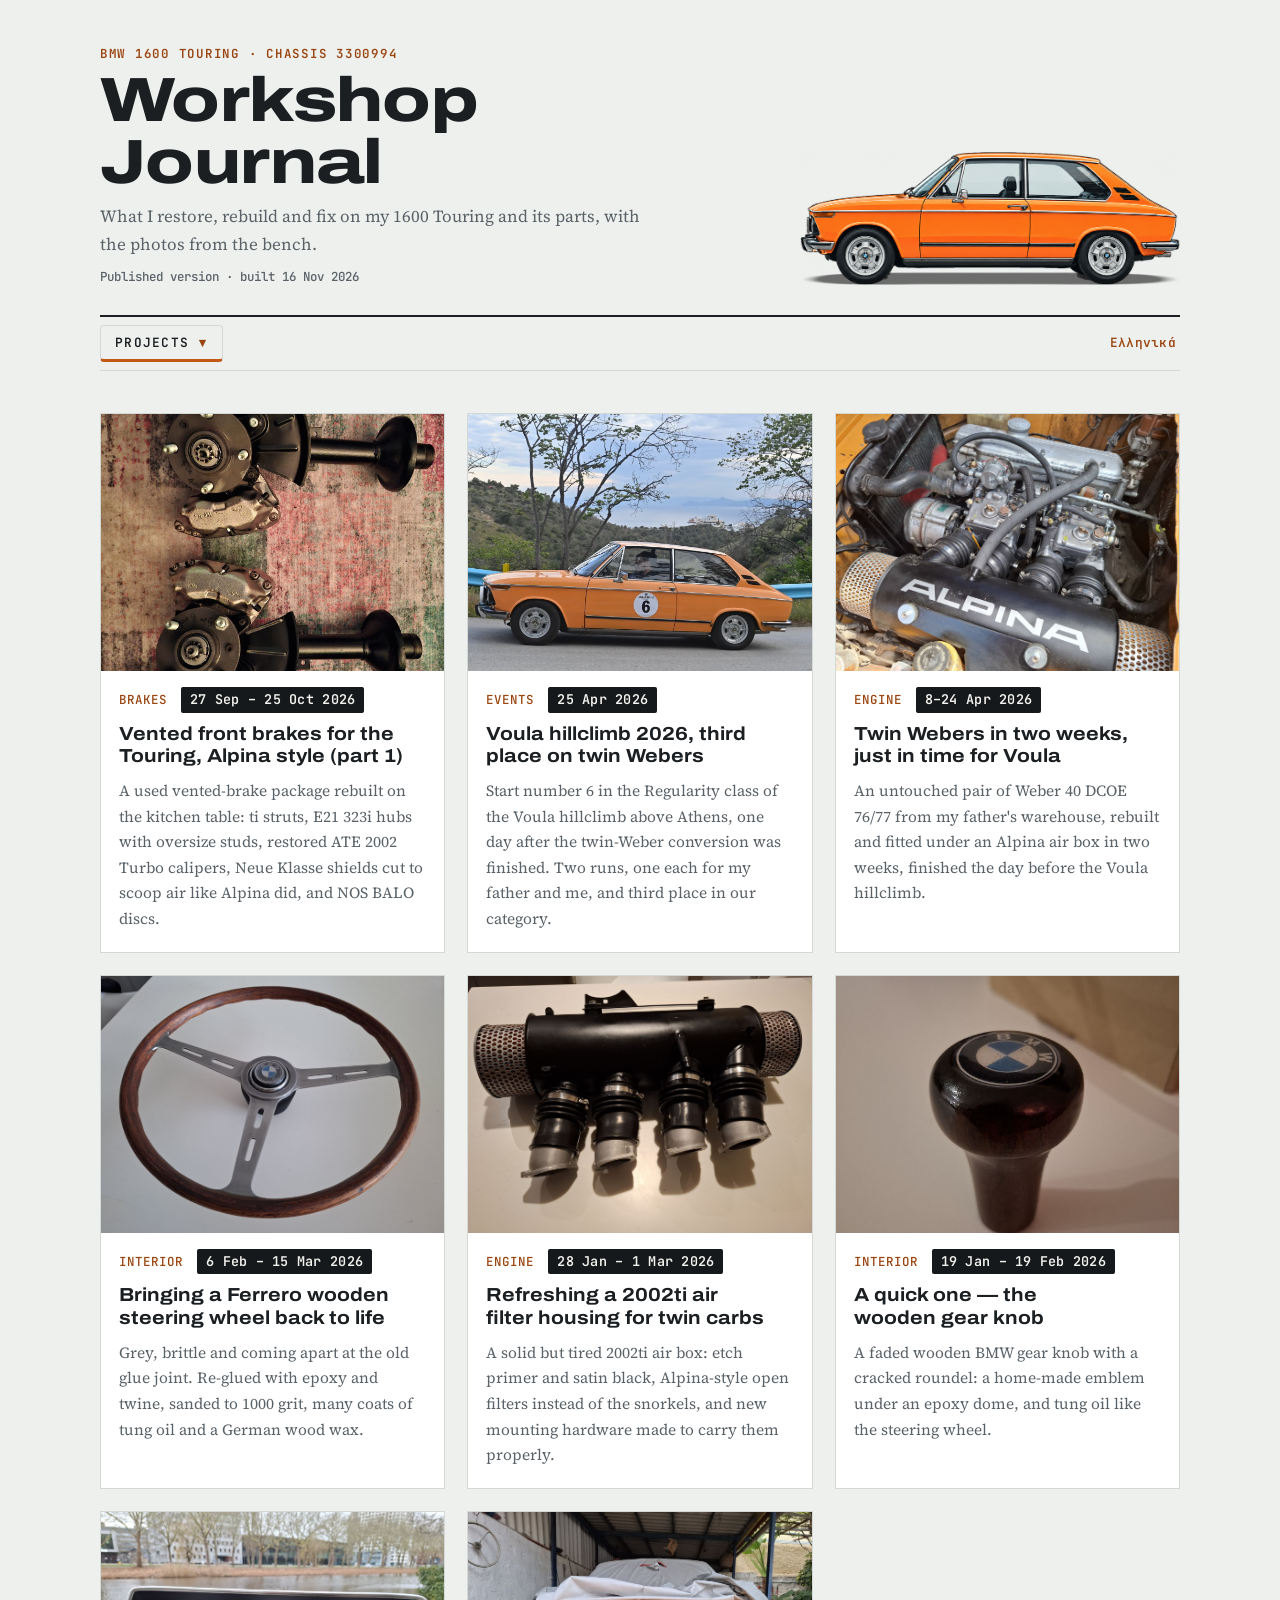
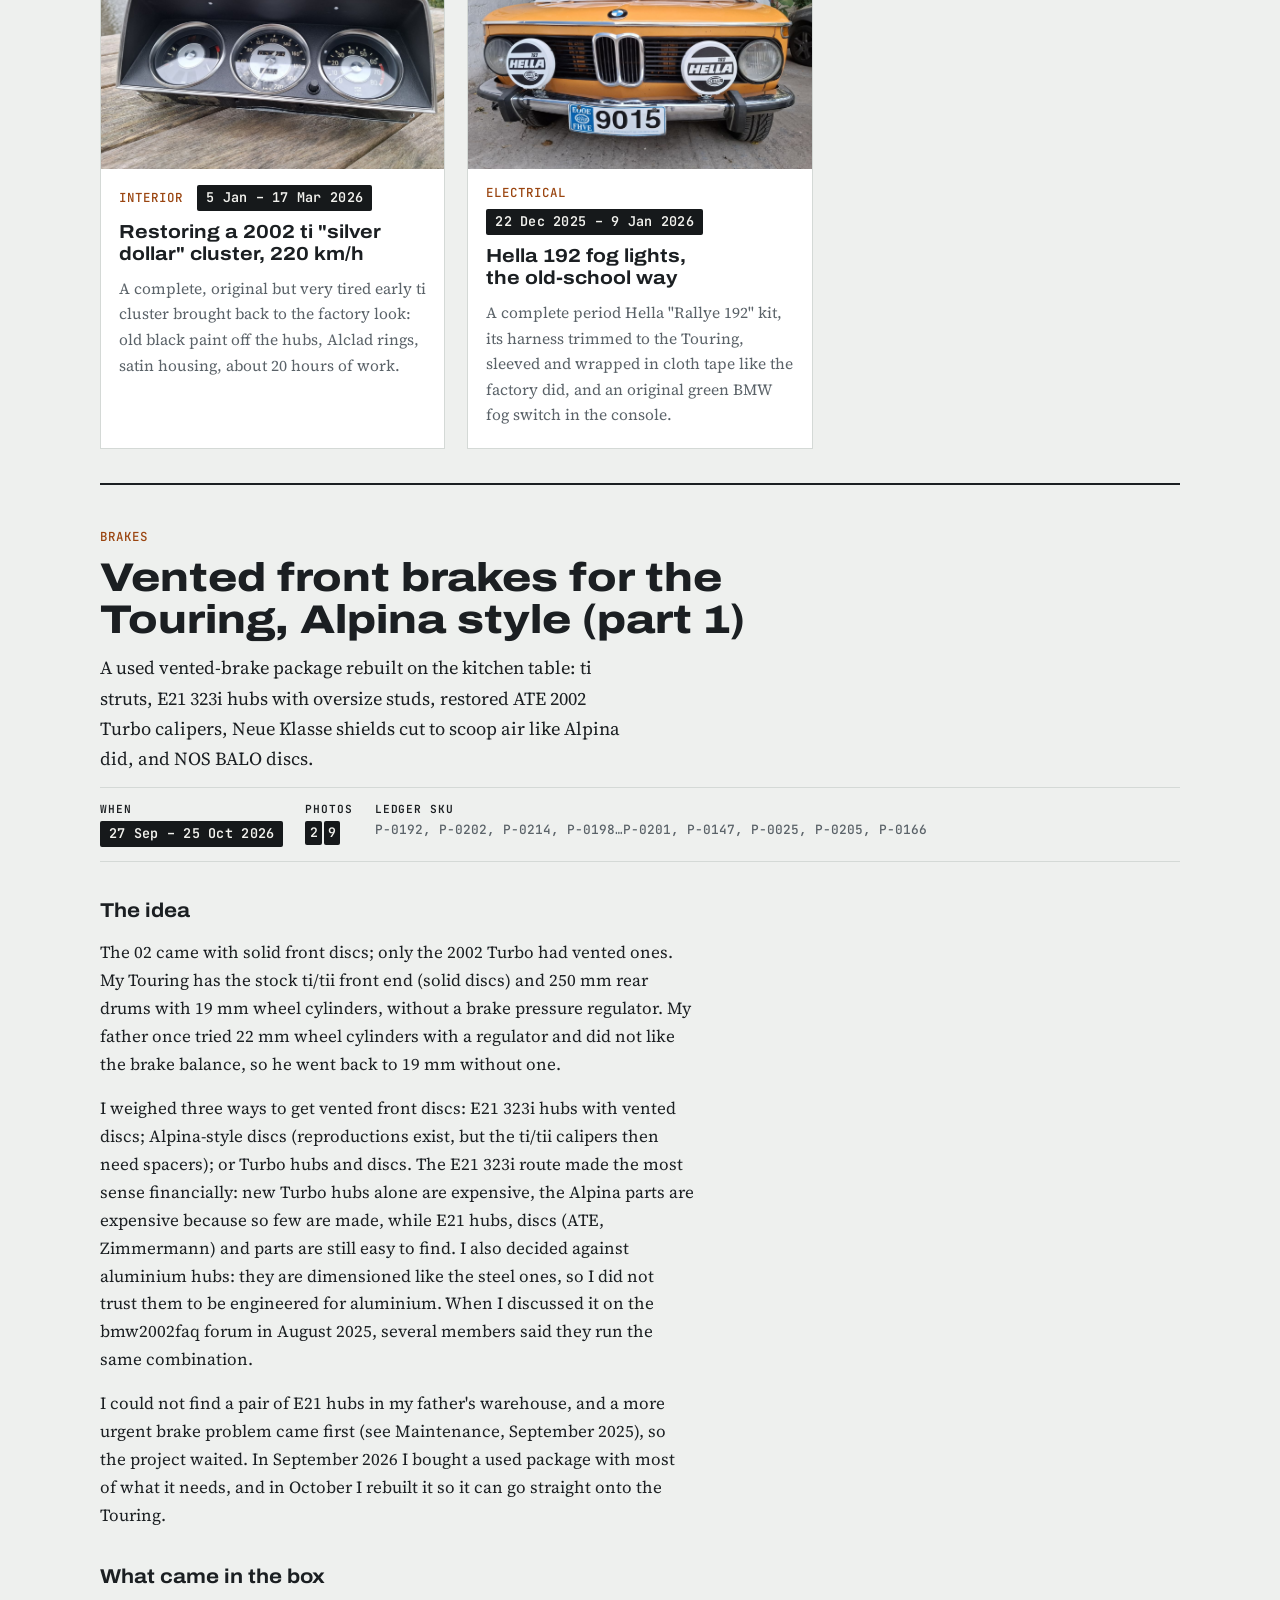
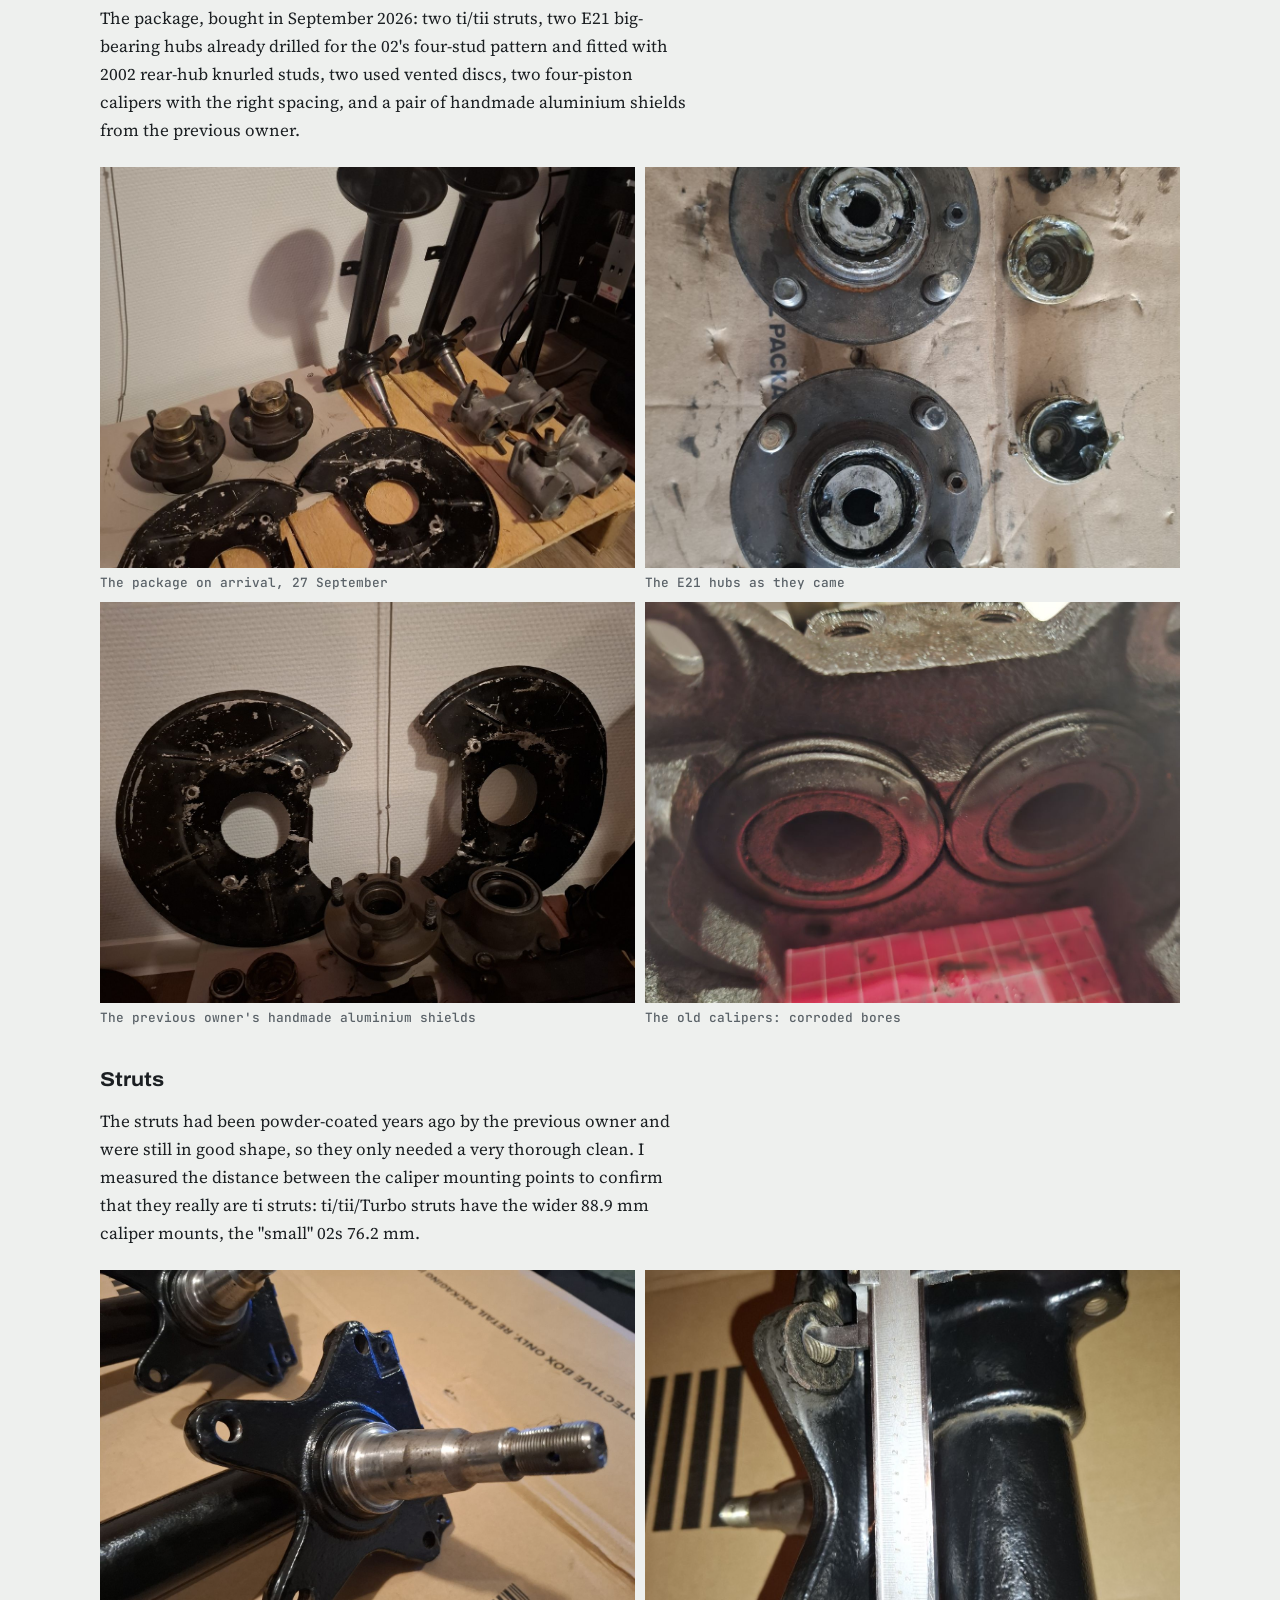
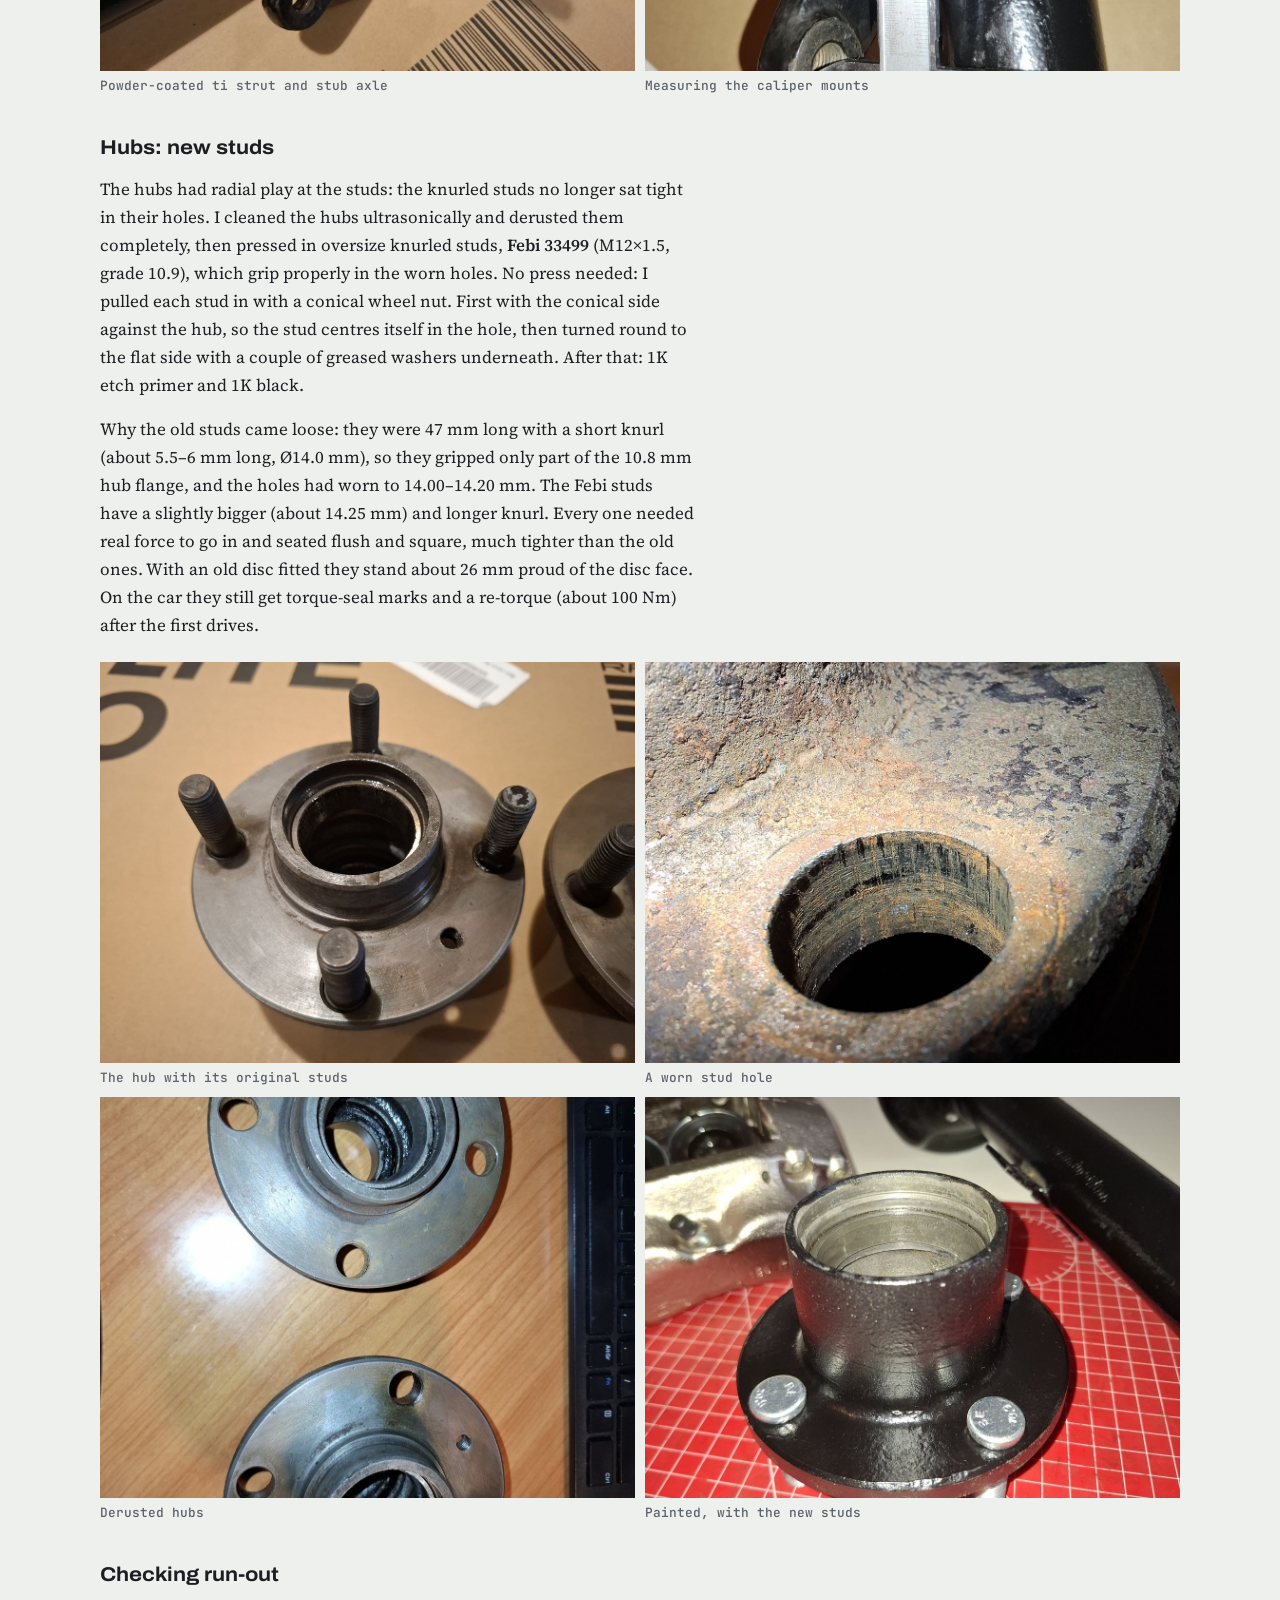
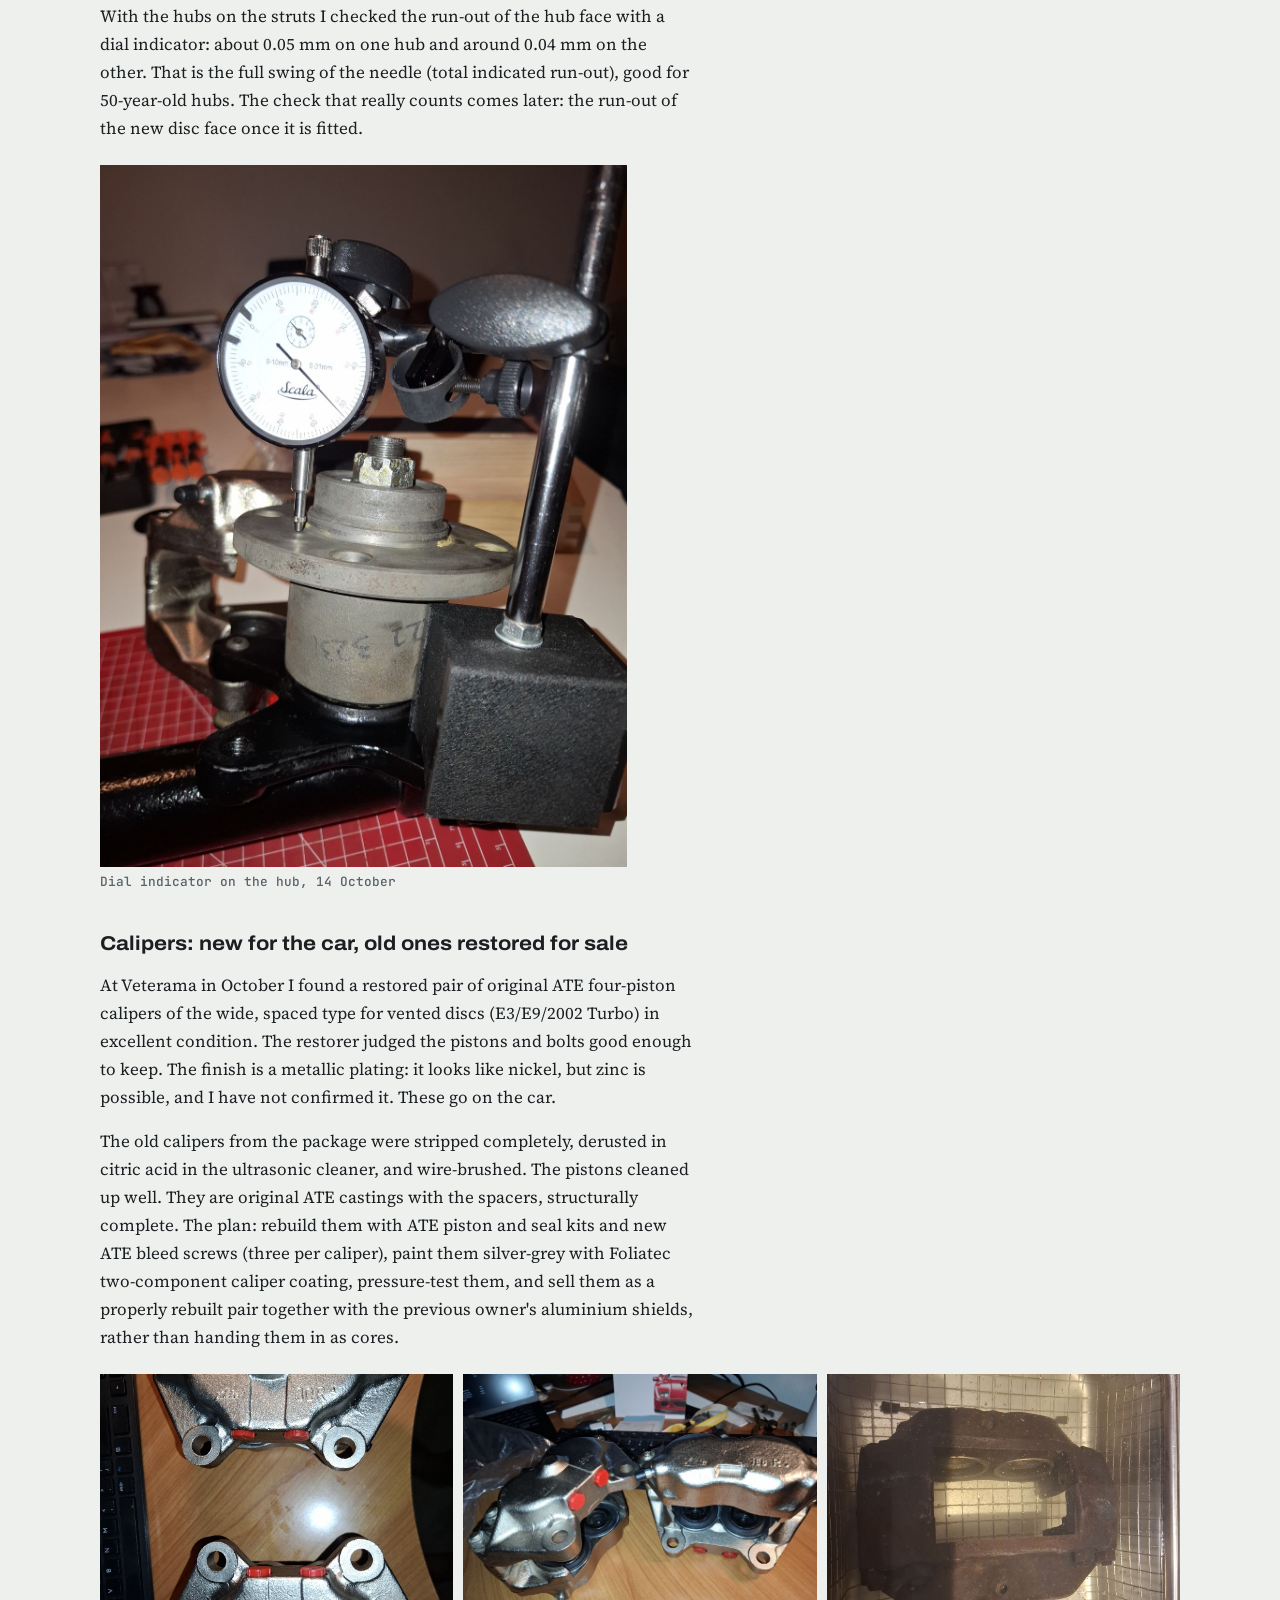
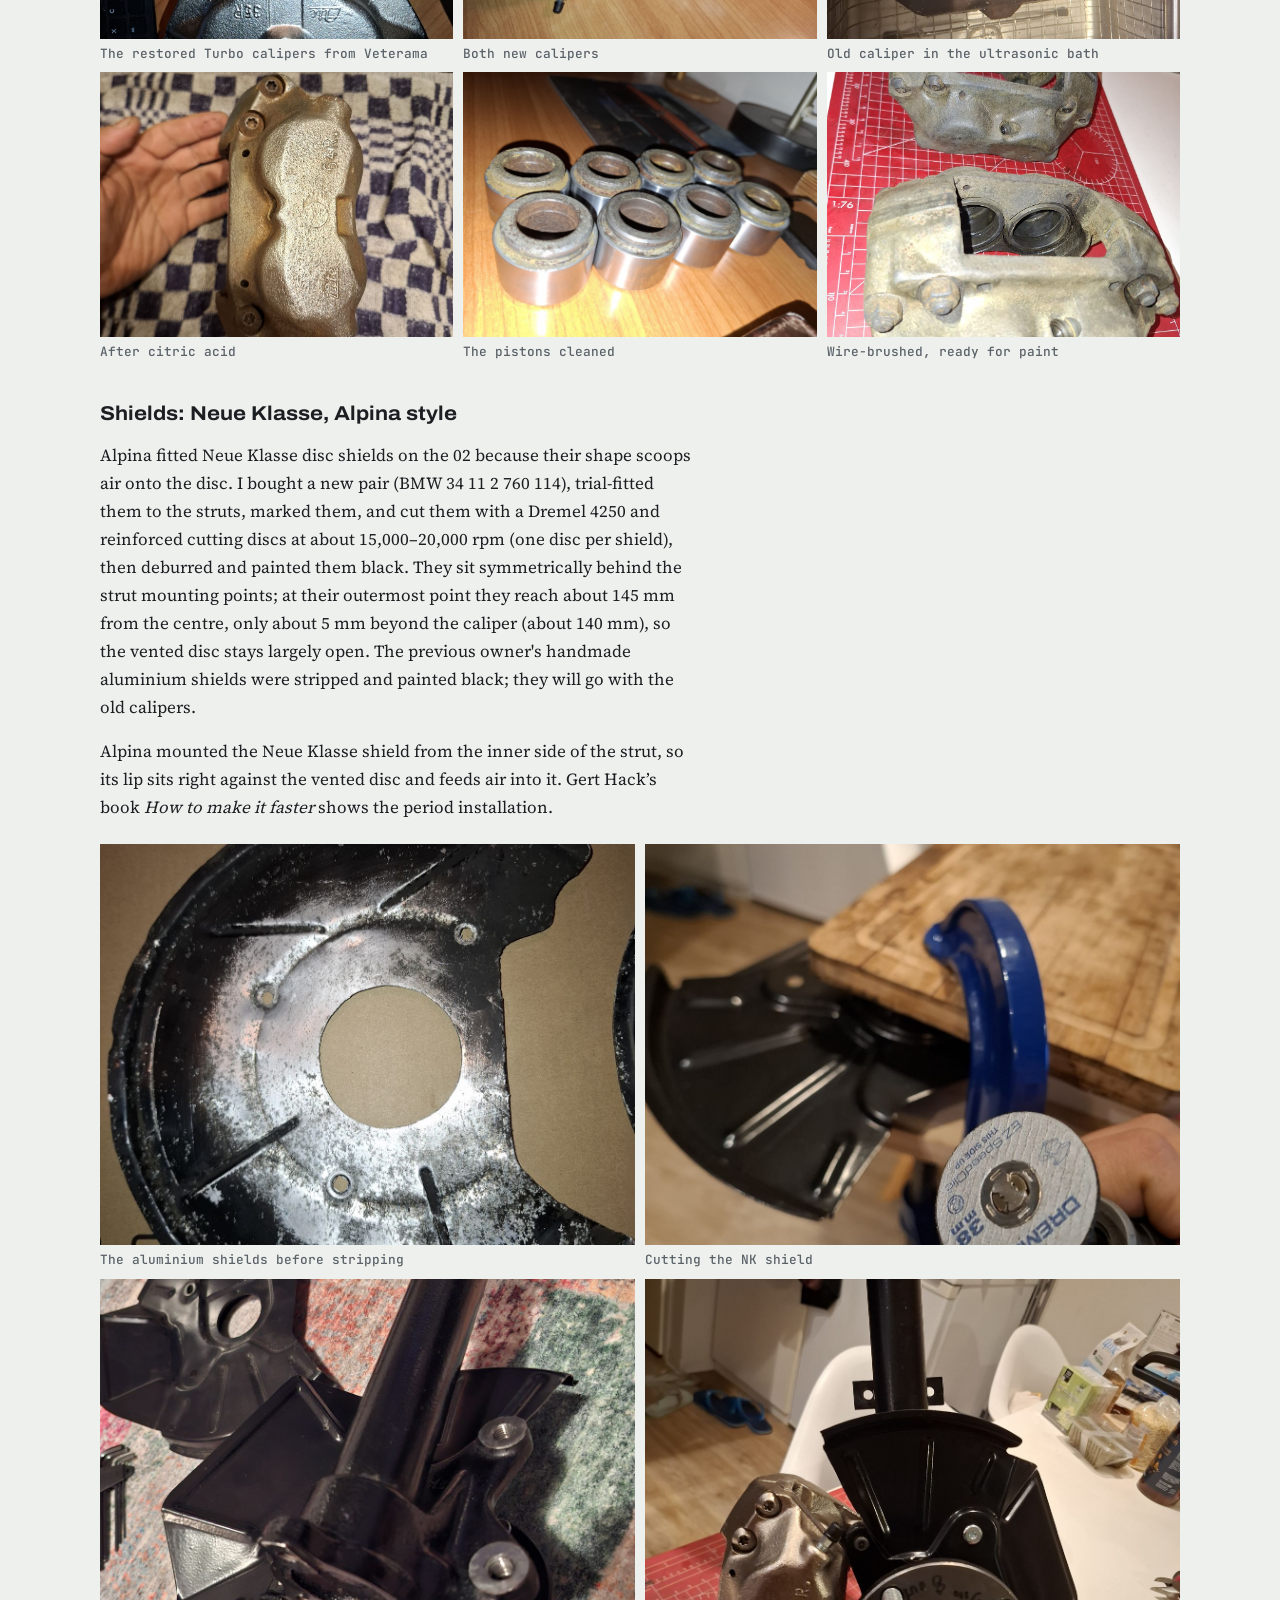
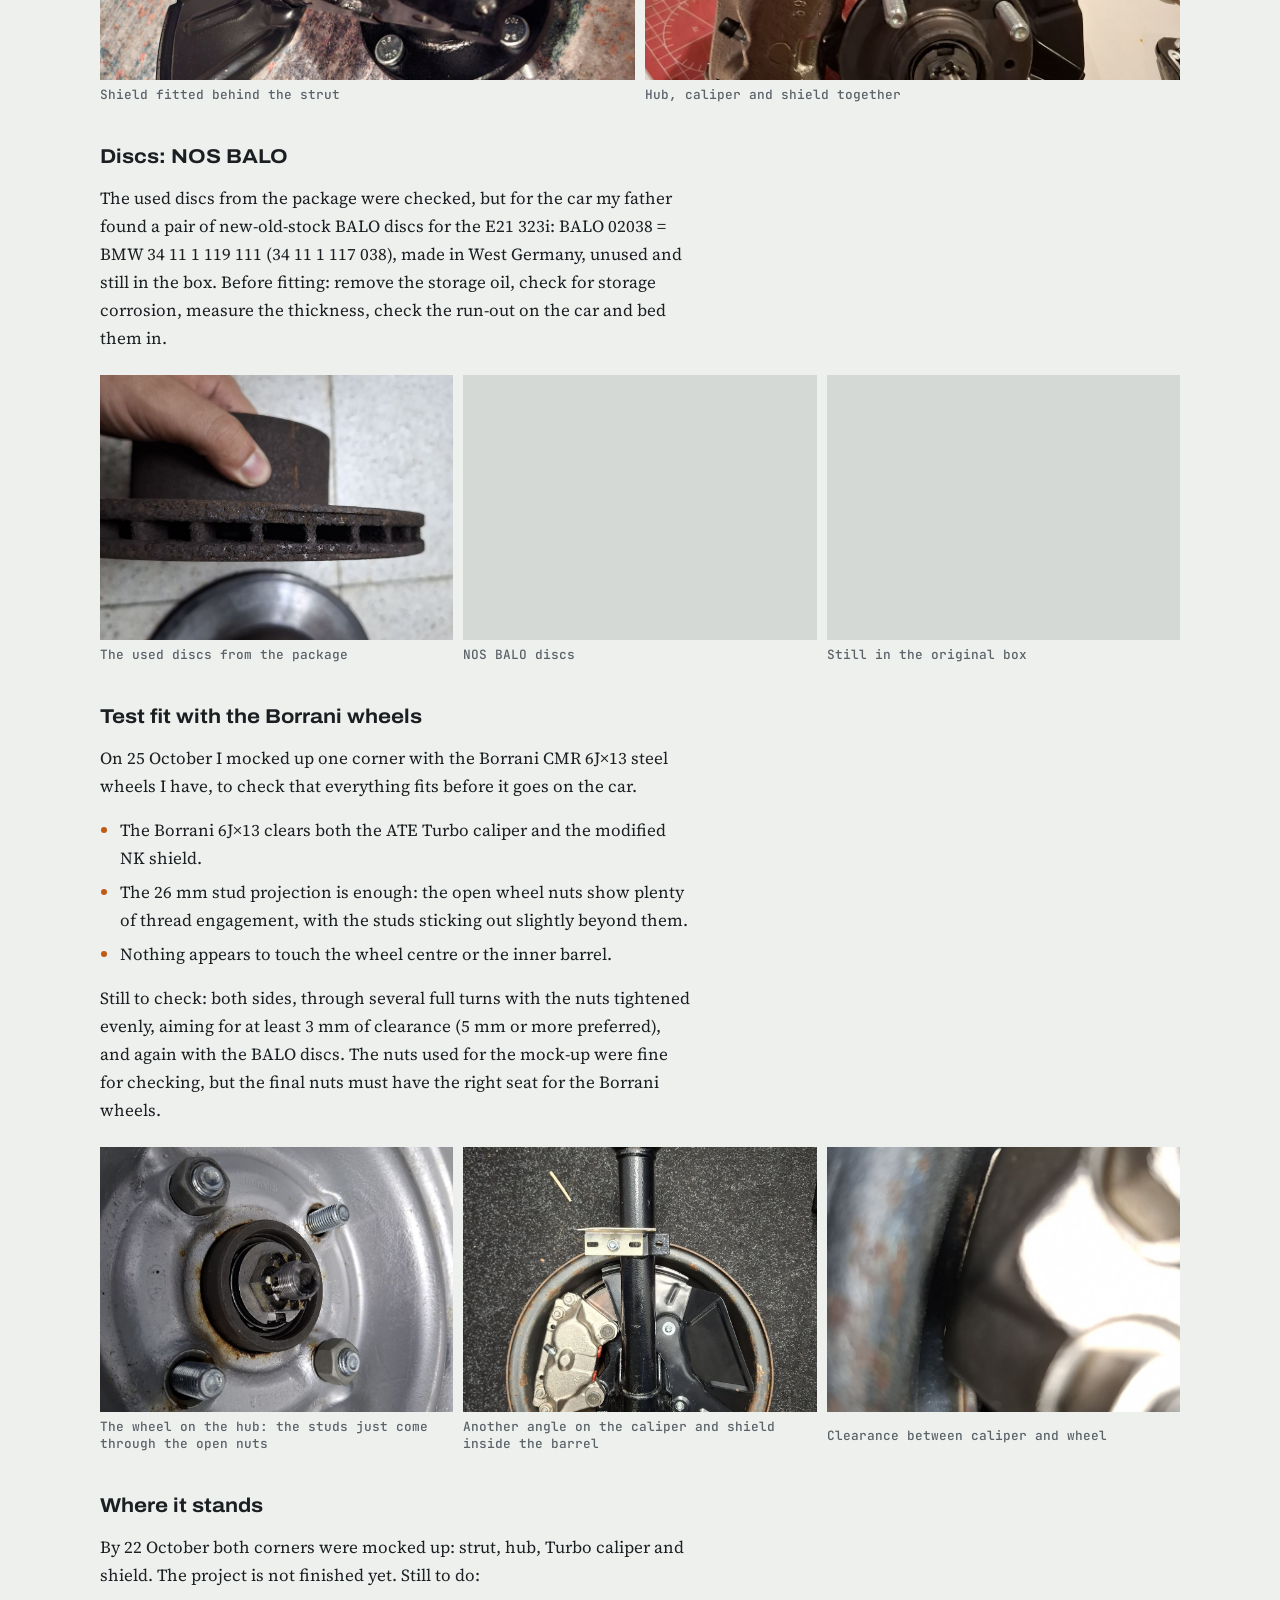
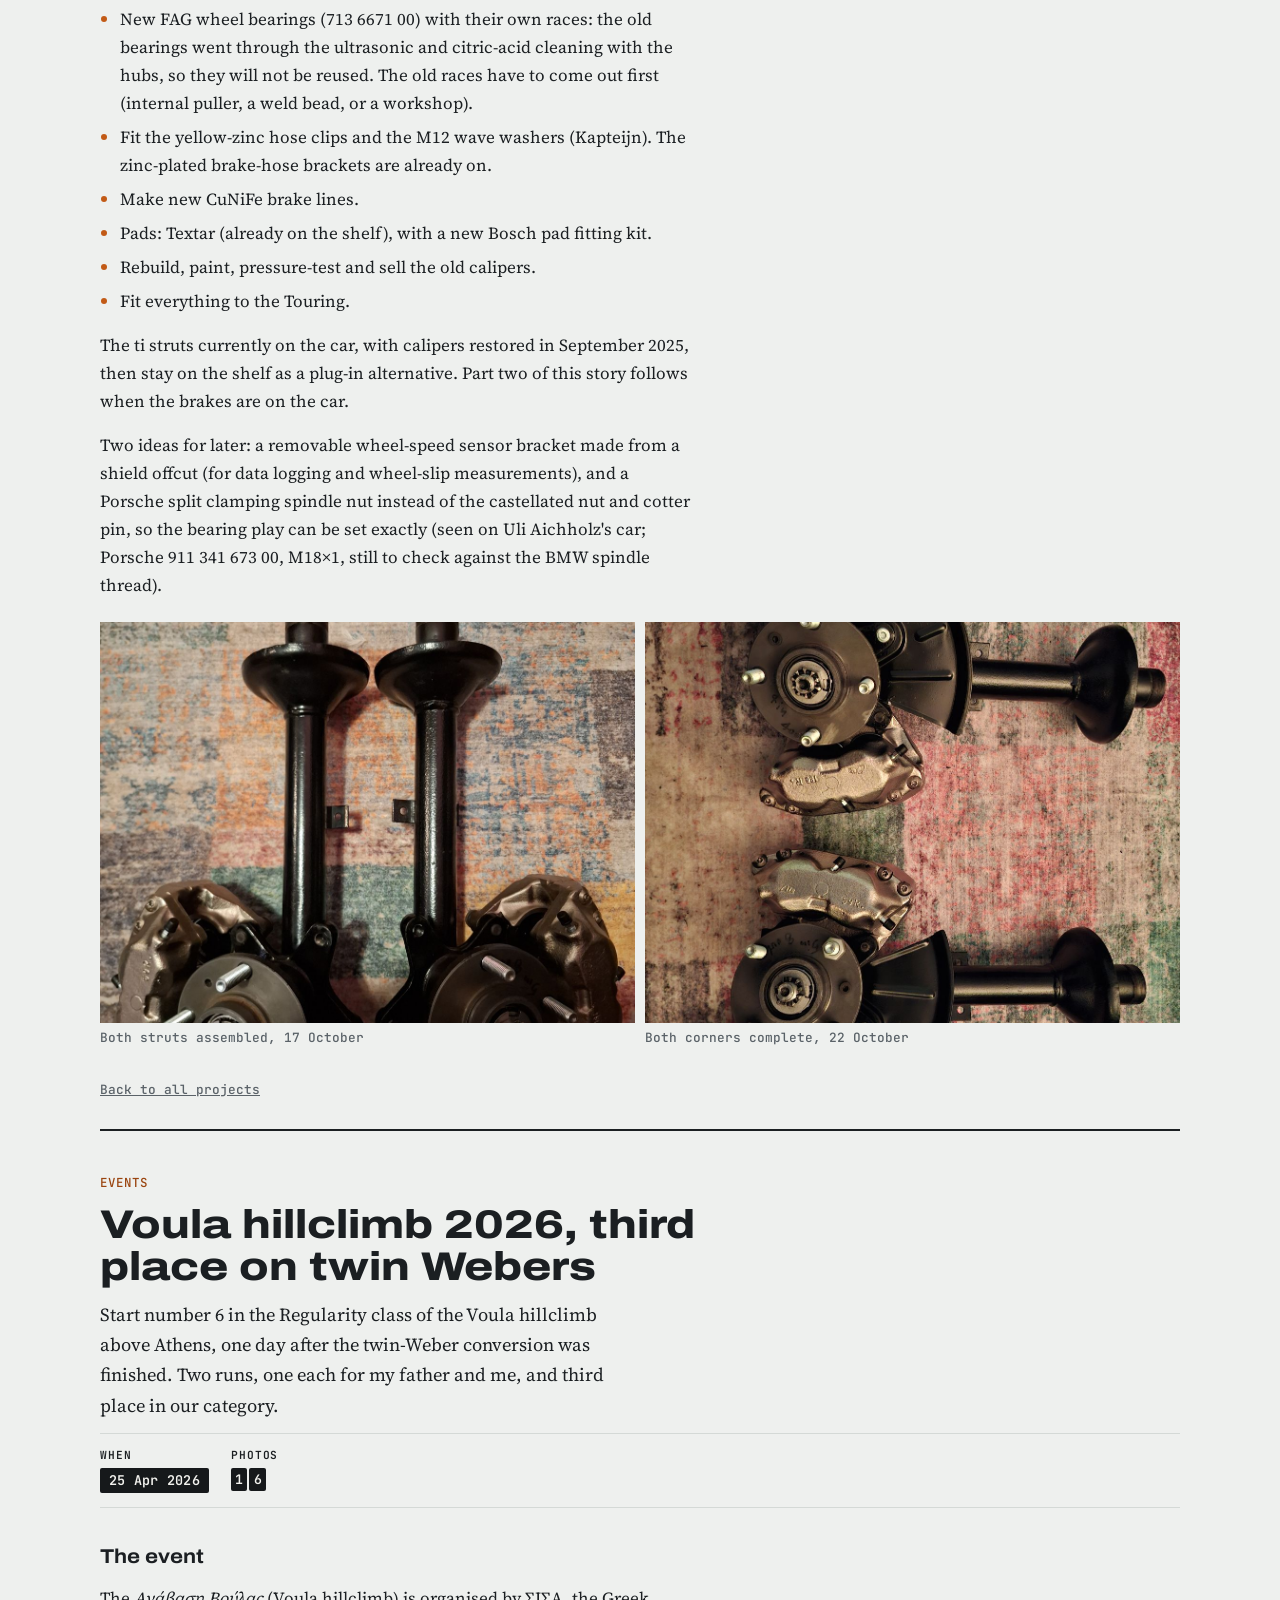
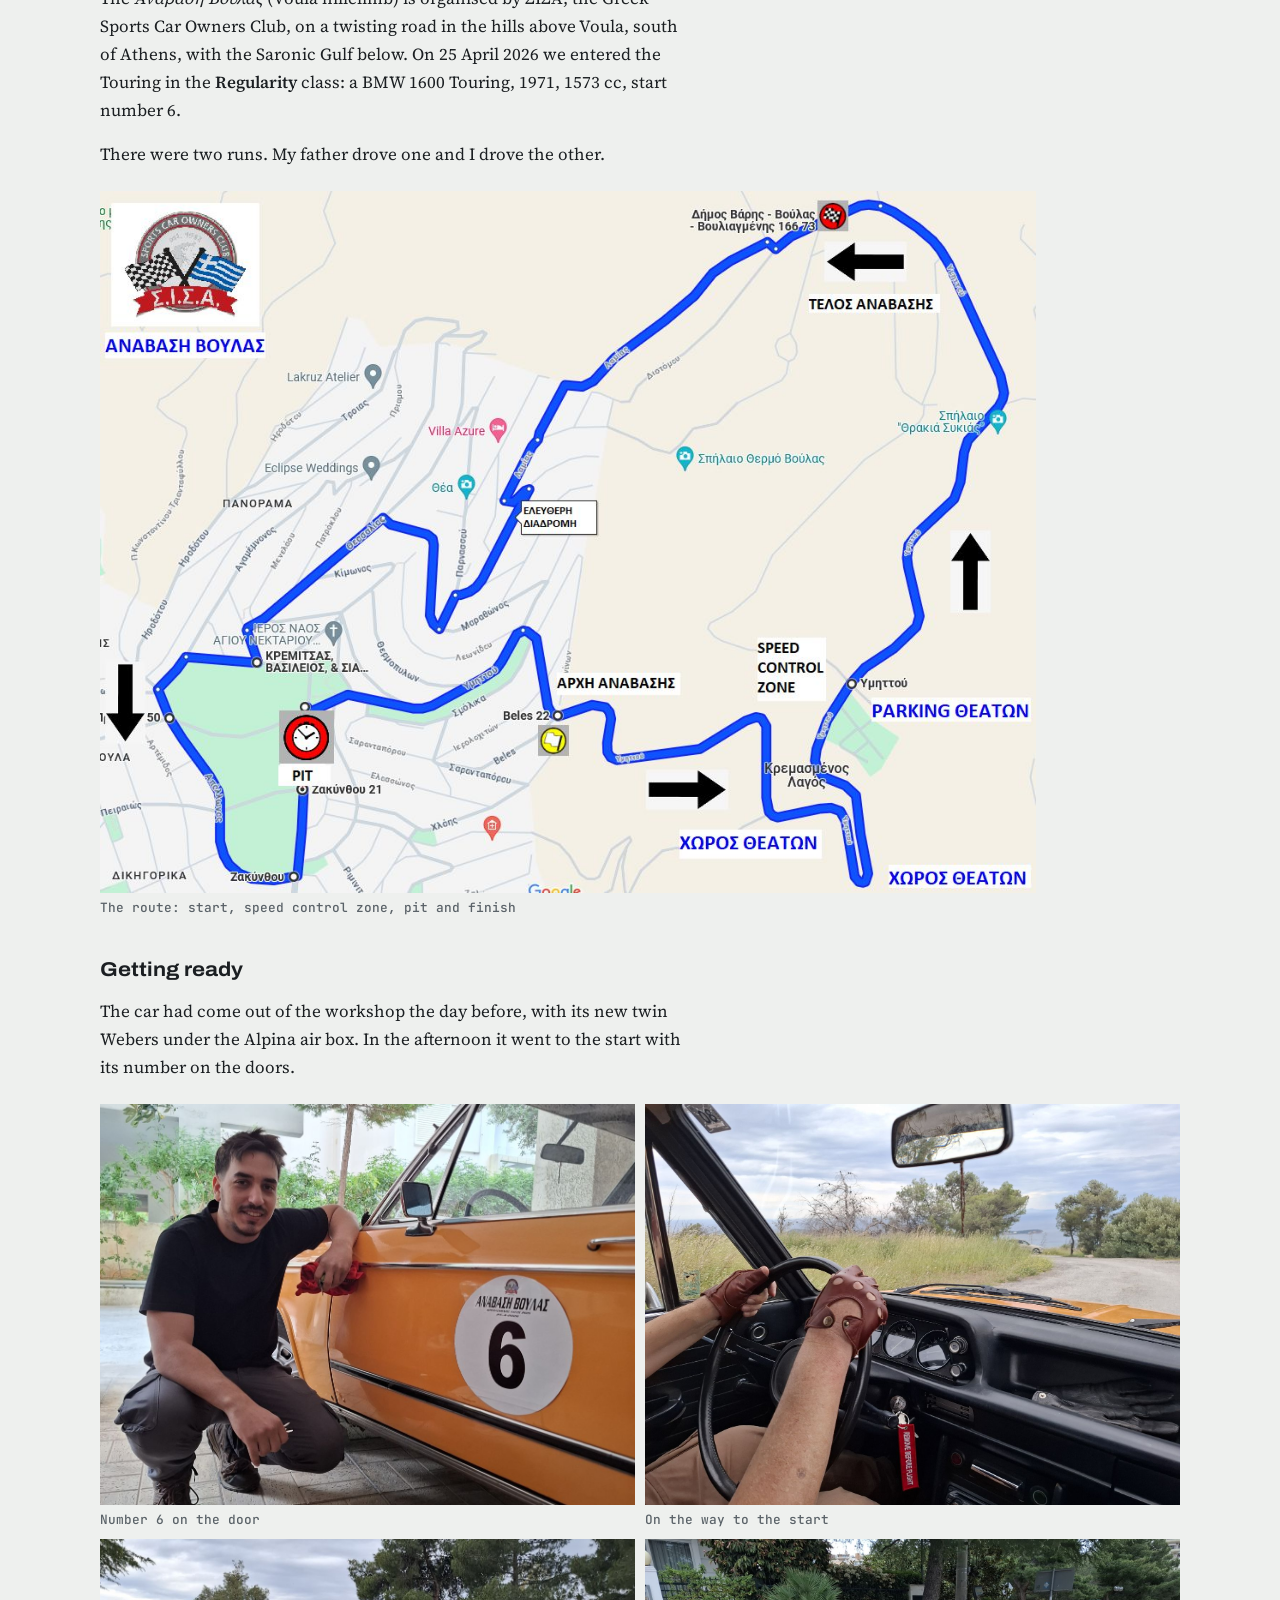
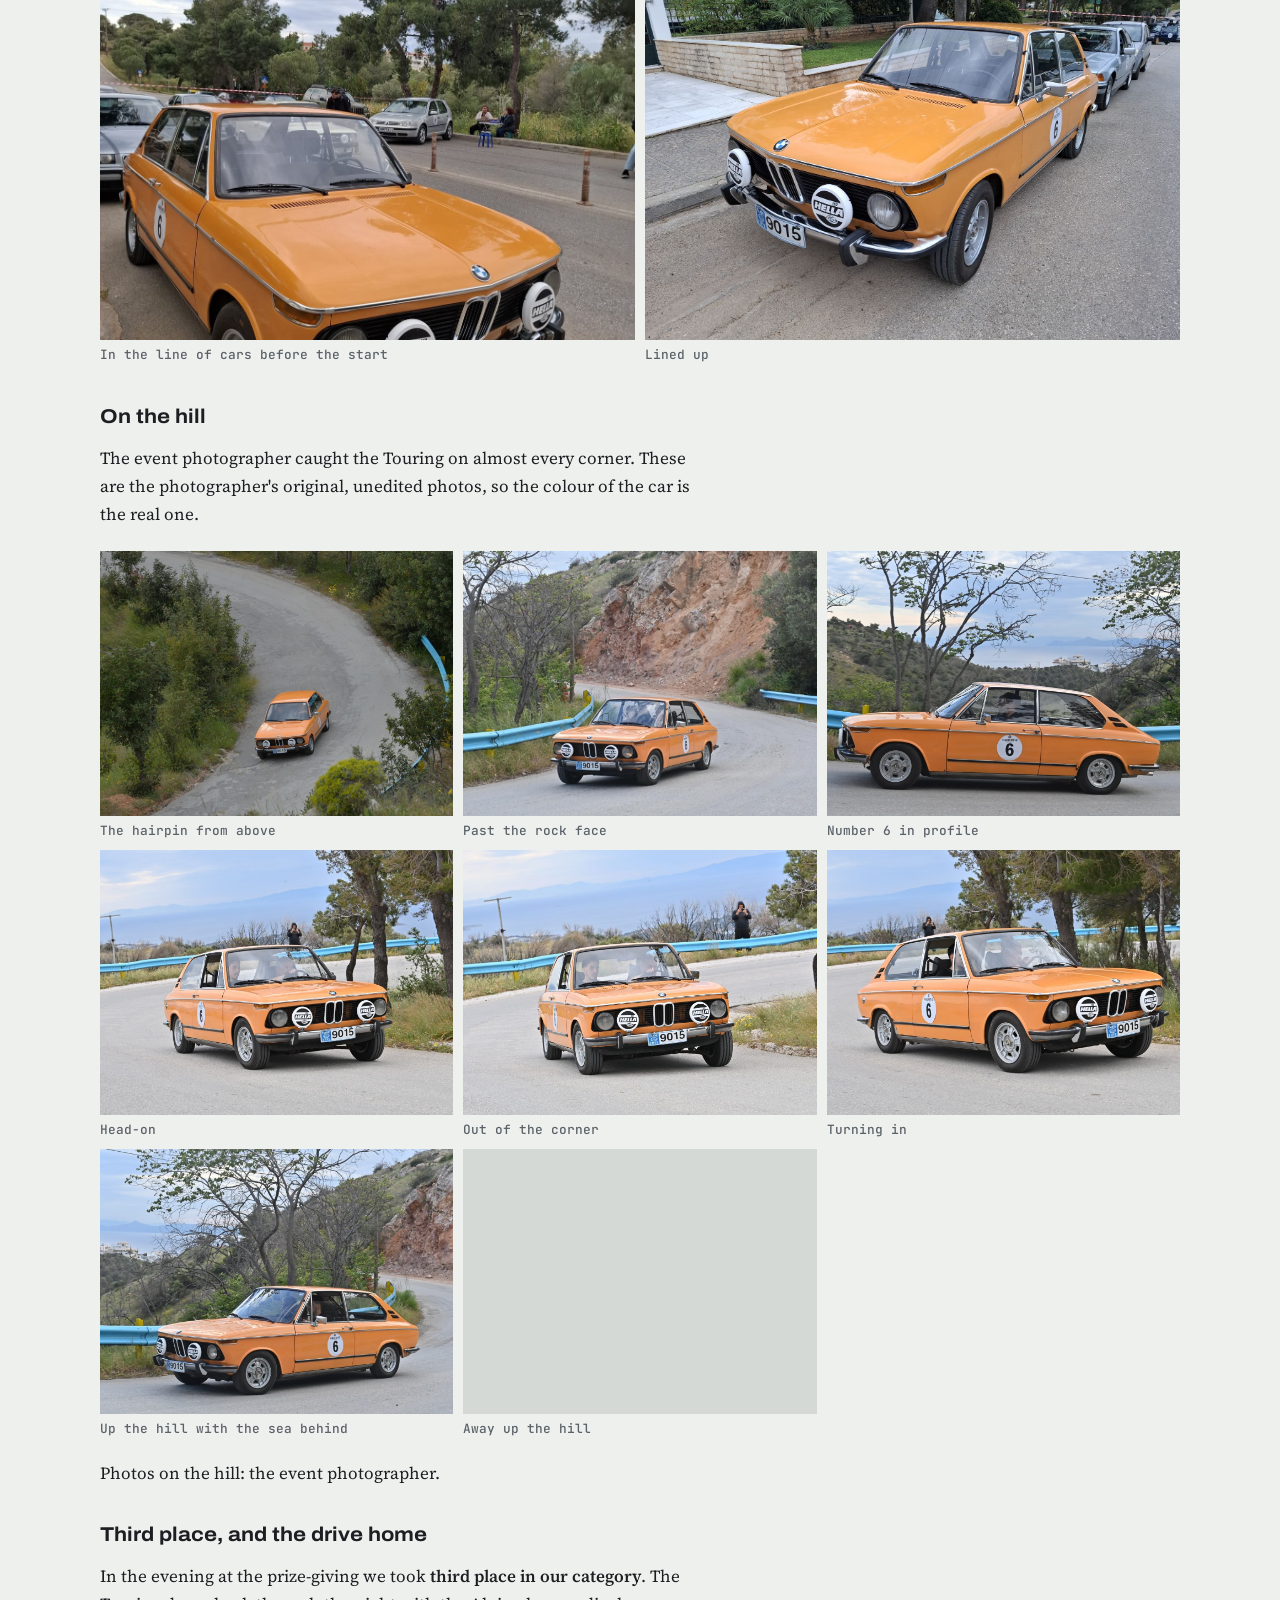
==== commit 59b44404: "Car page: battery; to-do: compression test" ====
--- a/index.html
+++ b/index.html
@@ -222,8 +222,8 @@
 <div class="wrap" id="top">
 <header class="mast"><div class="mast-text"><span class="kicker">BMW 1600 Touring · chassis 3300994</span><h1>Workshop Journal</h1>
 <p class="lede">What I restore, rebuild and fix on my 1600 Touring and its parts, with the photos from the bench.</p>
-<div class="meta">Published version · built 15 Nov 2026</div></div><a class="logo" href="#car" aria-label="The car"><img src="logo.png" alt="BMW 1600 Touring, side view" width="900" height="315"></a></header>
-<nav class="tabs" aria-label="Sections"><div class="menu"><button type="button" class="menu-btn" aria-expanded="false" aria-controls="menu-list"><span class="cur">Projects</span><span class="chev" aria-hidden="true">▾</span></button><div class="menu-list" id="menu-list" hidden><a href="#projects">Projects<span class="n">8</span></a><a href="#maintenance">Maintenance<span class="n">25</span></a><a href="#todo">To do<span class="n">26</span></a><a href="#notes">Tech notes<span class="n">19</span></a><a href="#car">The car</a><a class="lab" href="lab/index.html">Suspension lab</a></div></div><a class="lang" href="el.html" hreflang="el" lang="el">Ελληνικά</a></nav>
+<div class="meta">Published version · built 16 Nov 2026</div></div><a class="logo" href="#car" aria-label="The car"><img src="logo.png" alt="BMW 1600 Touring, side view" width="900" height="315"></a></header>
+<nav class="tabs" aria-label="Sections"><div class="menu"><button type="button" class="menu-btn" aria-expanded="false" aria-controls="menu-list"><span class="cur">Projects</span><span class="chev" aria-hidden="true">▾</span></button><div class="menu-list" id="menu-list" hidden><a href="#projects">Projects<span class="n">8</span></a><a href="#maintenance">Maintenance<span class="n">25</span></a><a href="#todo">To do<span class="n">27</span></a><a href="#notes">Tech notes<span class="n">19</span></a><a href="#car">The car</a><a class="lab" href="lab/index.html">Suspension lab</a></div></div><a class="lang" href="el.html" hreflang="el" lang="el">Ελληνικά</a></nav>
 <section class="tab" id="tab-projects" aria-label="Projects"><section class="overview" aria-label="Projects"><a class="card" href="#2026-10-vented-brake-upgrade"><img src="img/2026-10-vented-brake-upgrade/20261022_232558.jpg" alt="" loading="lazy"><div class="card-body"><div class="meta"><span class="tag">Brakes</span><span class="date">27 Sep – 25 Oct 2026</span></div><h3 class="card-title">Vented front brakes for the Touring, Alpina style (part 1)</h3><p>A used vented-brake package rebuilt on the kitchen table: ti struts, E21 323i hubs with oversize studs, restored ATE 2002 Turbo calipers, Neue Klasse shields cut to scoop air like Alpina did, and NOS BALO discs.</p></div></a><a class="card" href="#2026-04-25-voula-hillclimb"><img src="img/2026-04-25-voula-hillclimb/IMG-80cb3cb9e733a1cfafe95fe94d98b40c-V.jpg" alt="" loading="lazy"><div class="card-body"><div class="meta"><span class="tag">Events</span><span class="date">25 Apr 2026</span></div><h3 class="card-title">Voula hillclimb 2026, third place on twin Webers</h3><p>Start number 6 in the Regularity class of the Voula hillclimb above Athens, one day after the twin-Weber conversion was finished. Two runs, one each for my father and me, and third place in our category.</p></div></a><a class="card" href="#2026-04-twin-weber-conversion"><img src="img/2026-04-twin-weber-conversion/20260424_153910.jpg" alt="" loading="lazy"><div class="card-body"><div class="meta"><span class="tag">Engine</span><span class="date">8–24 Apr 2026</span></div><h3 class="card-title">Twin Webers in two weeks, just in time for Voula</h3><p>An untouched pair of Weber 40 DCOE 76/77 from my father's warehouse, rebuilt and fitted under an Alpina air box in two weeks, finished the day before the Voula hillclimb.</p></div></a><a class="card" href="#2026-02-ferrero-steering-wheel"><img src="img/2026-02-ferrero-steering-wheel/20260304_105737.jpg" alt="" loading="lazy"><div class="card-body"><div class="meta"><span class="tag">Interior</span><span class="date">6 Feb – 15 Mar 2026</span></div><h3 class="card-title">Bringing a Ferrero wooden steering wheel back to life</h3><p>Grey, brittle and coming apart at the old glue joint. Re-glued with epoxy and twine, sanded to 1000 grit, many coats of tung oil and a German wood wax.</p></div></a><a class="card" href="#2026-02-ti-air-filter-housing"><img src="img/2026-02-ti-air-filter-housing/20260301_193711.jpg" alt="" loading="lazy"><div class="card-body"><div class="meta"><span class="tag">Engine</span><span class="date">28 Jan – 1 Mar 2026</span></div><h3 class="card-title">Refreshing a 2002ti air filter housing for twin carbs</h3><p>A solid but tired 2002ti air box: etch primer and satin black, Alpina-style open filters instead of the snorkels, and new mounting hardware made to carry them properly.</p></div></a><a class="card" href="#2026-02-wooden-gear-knob"><img src="img/2026-02-wooden-gear-knob/20260218_225022.jpg" alt="" loading="lazy"><div class="card-body"><div class="meta"><span class="tag">Interior</span><span class="date">19 Jan – 19 Feb 2026</span></div><h3 class="card-title">A quick one — the wooden gear knob</h3><p>A faded wooden BMW gear knob with a cracked roundel: a home-made emblem under an epoxy dome, and tung oil like the steering wheel.</p></div></a><a class="card" href="#2026-02-silver-dollar-cluster"><img src="img/2026-02-silver-dollar-cluster/20260215_134944.jpg" alt="" loading="lazy"><div class="card-body"><div class="meta"><span class="tag">Interior</span><span class="date">5 Jan – 17 Mar 2026</span></div><h3 class="card-title">Restoring a 2002 ti "silver dollar" cluster, 220 km/h</h3><p>A complete, original but very tired early ti cluster brought back to the factory look: old black paint off the hubs, Alclad rings, satin housing, about 20 hours of work.</p></div></a><a class="card" href="#2025-12-hella-192-fog-lights"><img src="img/2025-12-hella-192-fog-lights/20260109_155322.jpg" alt="" loading="lazy"><div class="card-body"><div class="meta"><span class="tag">Electrical</span><span class="date">22 Dec 2025 – 9 Jan 2026</span></div><h3 class="card-title">Hella 192 fog lights, the old-school way</h3><p>A complete period Hella "Rallye 192" kit, its harness trimmed to the Touring, sleeved and wrapped in cloth tape like the factory did, and an original green BMW fog switch in the console.</p></div></a></section><article id="2026-10-vented-brake-upgrade"><header><div class="meta"><span class="tag">Brakes</span></div><h2>Vented front brakes for the Touring, Alpina style (part 1)</h2><p class="summary">A used vented-brake package rebuilt on the kitchen table: ti struts, E21 323i hubs with oversize studs, restored ATE 2002 Turbo calipers, Neue Klasse shields cut to scoop air like Alpina did, and NOS BALO discs.</p><div class="facts"><div><b>When</b><span class="date">27 Sep – 25 Oct 2026</span></div><div><b>Photos</b><span class="drums"><span class="d">2</span><span class="d">9</span></span></div><div><b>Ledger SKU</b>P-0192, P-0202, P-0214, P-0198…P-0201, P-0147, P-0025, P-0205, P-0166</div></div></header><div class="story"><h3>The idea</h3>
 <p>The 02 came with solid front discs; only the 2002 Turbo had vented ones. My Touring has the stock ti/tii front end (solid discs) and 250 mm rear drums with 19 mm wheel cylinders, without a brake pressure regulator. My father once tried 22 mm wheel cylinders with a regulator and did not like the brake balance, so he went back to 19 mm without one.</p>
 <p>I weighed three ways to get vented front discs: E21 323i hubs with vented discs; Alpina-style discs (reproductions exist, but the ti/tii calipers then need spacers); or Turbo hubs and discs. The E21 323i route made the most sense financially: new Turbo hubs alone are expensive, the Alpina parts are expensive because so few are made, while E21 hubs, discs (ATE, Zimmermann) and parts are still easy to find. I also decided against aluminium hubs: they are dimensioned like the steel ones, so I did not trust them to be engineered for aluminium. When I discussed it on the bmw2002faq forum in August 2025, several members said they run the same combination.</p>
@@ -427,13 +427,13 @@
 <div class="gallery pair"><figure><img src="img/maintenance-2025-04-08/viber_image_2025-02-14_16-28-57-502.jpg" alt="The grilles as they arrived, February 2025" loading="lazy" decoding="async"><figcaption>The grilles as they arrived, February 2025</figcaption></figure><figure><img src="img/maintenance-2025-04-08/20250408_185232.jpg" alt="Before, 8 April" loading="lazy" decoding="async"><figcaption>Before, 8 April</figcaption></figure><figure><img src="img/maintenance-2025-04-08/20250408_201548.jpg" alt="My father fitting the grilles that evening" loading="lazy" decoding="async"><figcaption>My father fitting the grilles that evening</figcaption></figure><figure><img src="img/maintenance-2025-04-08/20250412_175908.jpg" alt="After, 12 April" loading="lazy" decoding="async"><figcaption>After, 12 April</figcaption></figure></div></div></div><div class="entry" id="m-2025-03"><div class="when"><span class="date">Mar 2025</span><div class="meta km-est">≈ 54.950 km<span>estimate</span></div></div><div class="what"><h3>Front dampers and alignment</h3><div class="meta"><span class="tag">Suspension</span><span>SKU P-0016</span></div><ul><li>New KONI yellow front dampers (86-1519 Sport).</li><li>Front strut assemblies painted while they were out.</li><li>Wheel alignment.</li></ul>
 <div class="gallery single"><figure><img src="img/maintenance-2025-03/20250114_181403.jpg" alt="The front KONIs, bought in January 2025" loading="lazy" decoding="async"><figcaption>The front KONIs, bought in January 2025</figcaption></figure></div></div></div><div class="entry" id="m-2025-02-08"><div class="when"><span class="date">8 Feb 2025</span><div class="meta km-est">≈ 54.850 km<span>estimate</span></div></div><div class="what"><h3>Rear brakes, rear dampers, propshaft</h3><div class="meta"><span class="tag">Brakes</span><span class="tag">Suspension</span><span class="tag">Steering</span><span class="tag">Drivetrain</span><span class="tag">Transmission</span><span>SKU P-0019</span></div><ul><li><strong>Rear brakes:</strong> new HELLA/Pagid H1122 shoes (250 mm), Zimmermann 250 mm drums, and SWAG 19 mm wheel cylinders (E21 type).</li><li><strong>Rear dampers:</strong> KONI yellow 80-1868 Sport (P-0019), same type as before. The old ones are in fairly bad condition and need restoring.</li><li><strong>Steering:</strong> steering box play adjusted.</li><li><strong>Propshaft:</strong> replaced with a used one. The old one had about 1 mm of radial play in the universal joint, which caused vibration and noise, most noticeable at low speed. New centre bearing SWAG 20 87 0004. The guibo (flexible coupling) was in good condition and stayed.</li><li><strong>Gearbox:</strong> seals at the shift lever and at the reverse gear renewed; gearbox mount changed to a used one (a new one is still needed).</li></ul>
 <div class="gallery pair"><figure><img src="img/maintenance-2025-02-08/0-02-05-9fd12823bd2d859dcb8712a8e563b8ba7a4f6002827d5c0d98a1cf510744fe62_2ff493591053b7a8.jpg" alt="The new rear KONIs, 80-1868 Sport" loading="lazy" decoding="async"><figcaption>The new rear KONIs, 80-1868 Sport</figcaption></figure><figure><img src="img/maintenance-2025-02-08/0-02-05-2625f663ca81af4fe4275b8c22b215a988a4e90f0512c417a85c8328aed580c0_5ec39002e0239ec3.jpg" alt="The pair" loading="lazy" decoding="async"><figcaption>The pair</figcaption></figure></div></div></div><div class="entry" id="m-2024-12-23"><div class="when"><span class="date">23 Dec 2024</span><div class="meta"><span class="drums"><span class="d">5</span><span class="d">4</span><span class="sep">.</span><span class="d">7</span><span class="d">4</span><span class="d">2</span></span> km</div></div><div class="what"><h3>General service</h3><div class="meta"><span class="tag">Clutch</span><span class="tag">Cooling</span><span class="tag">Brakes</span><span class="tag">Engine</span></div><ul><li><strong>Clutch:</strong> new line between master and slave cylinder, custom-made by a brake specialist from a BMW M5 hose with a metal coupling. Slave cylinder replaced with a new ATE one; the old one did not leak but was rebuilt decades ago, so it is kept as a spare.</li><li><strong>Cooling:</strong> thermostat replaced with a CALORSTAT 80 °C unit (the old one, a WAHLER 75 °C from a Turbo, still works). Coolant replaced with SWAG 550 G11 blue; the old coolant was the wrong type.</li><li><strong>Brakes:</strong> brake hoses replaced with Febi Bilstein. Handbrake and drum brakes adjusted; the shoes will need replacing.</li><li><strong>Gearbox mount:</strong> replaced with a used one in better condition; a new one is still needed.</li></ul></div></div><div class="entry" id="m-2024-09-03"><div class="when"><span class="date">3 Sep 2024</span><div class="meta km-est">≈ 54.610 km<span>estimate</span></div></div><div class="what"><h3>New JBL speakers</h3><div class="meta"><span class="tag">Interior</span></div><ul><li>The old speakers came out and new JBL speakers went in.</li></ul>
-<div class="gallery trio"><figure><img src="img/maintenance-2024-09-03/20240903_145330.jpg" alt="The old speaker opening" loading="lazy" decoding="async"><figcaption>The old speaker opening</figcaption></figure><figure><img src="img/maintenance-2024-09-03/20240903_145336.jpg" alt="Old cable and connector" loading="lazy" decoding="async"><figcaption>Old cable and connector</figcaption></figure><figure><img src="img/maintenance-2024-09-03/20240903_145341.jpg" alt="Out with the old one" loading="lazy" decoding="async"><figcaption>Out with the old one</figcaption></figure></div></div></div><div class="entry" id="m-2024-07-23"><div class="when"><span class="date">23 Jul 2024</span><div class="meta km-est">≈ 54.560 km<span>estimate</span></div></div><div class="what"><h3>Clutch master cylinder and brake hoses</h3><div class="meta"><span class="tag">Clutch</span><span class="tag">Brakes</span></div><ul><li><strong>Clutch:</strong> the master cylinder was leaking again. It was a genuine FAG unit, and a genuine FAG repair kit (complete cylinder with seals) was on the shelf, so it was replaced.</li><li><strong>Brakes:</strong> worn rubber brake hoses replaced. Take care when unscrewing the rubber hoses from the metal lines.</li></ul></div></div><div class="entry" id="m-2024-02-09"><div class="when"><span class="date">9 Feb 2024</span><div class="meta km-est">≈ 54.360 km<span>estimate</span></div></div><div class="what"><h3>Alternator bushings and wiring</h3><div class="meta"><span class="tag">Electrical</span></div><ul><li><strong>Alternator:</strong> worn bushings let it vibrate so much that it scraped the fan when the engine was cold. Replaced with MEYLE bushings.</li><li><strong>Wiring:</strong> fixes in the wiring.</li></ul></div></div><div class="entry" id="m-2024-01-03"><div class="when"><span class="date">3 Jan 2024</span><div class="meta km-est">≈ 54.310 km<span>estimate</span></div></div><div class="what"><h3>Differential oil, clutch master cylinder and pedal box</h3><div class="meta"><span class="tag">Drivetrain</span><span class="tag">Clutch</span></div><ul><li><strong>Differential:</strong> oil changed (Motul GL-5 75W-90).</li><li><strong>Clutch:</strong> the master cylinder was leaking; new seals.</li><li><strong>Pedal box:</strong> outer cover repaired, but it still needs replacing. Fluid from a leaking clutch master cylinder can collect there and speeds up corrosion.</li></ul></div></div><div class="entry" id="m-2023-01-10"><div class="when"><span class="date">10 Jan 2023</span><div class="meta km-est">≈ 53.910 km<span>estimate</span></div></div><div class="what"><h3>General service</h3><div class="meta"><span class="tag">Engine</span><span class="tag">Electrical</span><span class="tag">Cooling</span><span class="tag">Drivetrain</span><span class="tag">Brakes</span></div><ul><li><strong>Engine:</strong> oil and oil filter, air filter; engine bay cleaned, head cover painted.</li><li><strong>Electrical:</strong> contact breakers and spark plugs replaced.</li><li><strong>Cooling:</strong> coolant changed.</li><li><strong>Drivetrain:</strong> transmission oil changed (Valvoline GL-4).</li><li><strong>Brakes:</strong> brake fluid changed; drum brakes adjusted.</li></ul></div></div></div></section><section class="tab" id="tab-todo" aria-label="To do"><p class="tab-intro">What is still waiting on the Touring: repairs, maintenance, the rust, upgrades and the body. Parts that are already on the shelf are listed with each job.</p><h3 class="todo-group">Repairs and maintenance<span class="n">8</span></h3><div class="todo-list"><div class="todo-item st-open p-high" id="todo-weber-idle-jets"><div class="when"><span class="t-status st-open">Open</span><span class="t-prio p-high">High priority</span></div><div class="what"><h3>Richer idle jets on the Webers</h3><div class="meta"><span class="tag">Engine</span></div><p>There is some spitting back through the carbs at low load around 2,200 rpm. First thing to try: idle jets 60 F17 instead of 55 F17. Quick to change; the jets are still to buy.</p><div class="meta t-foot"><a href="#2026-04-twin-weber-conversion">Project story →</a></div></div></div><div class="todo-item st-open p-high" id="todo-joint-boots"><div class="when"><span class="t-status st-open">Open</span><span class="t-prio p-high">High priority</span></div><div class="what"><h3>Cracked boots on the ball joints and tie-rod ends</h3><div class="meta"><span class="tag">Suspension</span><span class="tag">Steering</span></div><p>The ball joints and the inner and outer tie-rod joints themselves are in good condition, but most of their rubber boots have cracked with age. If the boots can be replaced on their own, that is the quick fix that keeps dirt and water out. If not, the new joints on the shelf go in.</p><div class="meta t-foot"><span>SKU P-0015, P-0220, P-0017, P-0137</span></div></div></div><div class="todo-item st-open p-normal" id="todo-indicator-fault"><div class="when"><span class="t-status st-open">Open</span></div><div class="what"><h3>Indicator warning light in the cluster lights only once</h3><div class="meta"><span class="tag">Electrical</span></div><p>The indicators themselves flash normally, but the warning light in the cluster lights only once and then stays off. It is not the cluster: the fault stayed after changing the cluster and adding dedicated earths for it. Already tried in August 2025: cleaning the indicator earth points, a new flasher relay and a new bulb at the front left. Next to check: the flasher relay's warning-light terminal and the wire from there to the cluster.</p><div class="meta t-foot"><a href="#m-2025-08-08">Maintenance entry →</a></div></div></div><div class="todo-item st-open p-normal" id="todo-fog-feed"><div class="when"><span class="t-status st-open">Open</span></div><div class="what"><h3>Fog lamps on an ignition-switched feed</h3><div class="meta"><span class="tag">Electrical</span></div><p>The Hella 192 lamps are fed straight from the battery, so they work with the ignition off. Take the relay feed from an ignition-switched circuit, or use what looks like the factory wiring for fog and driving lights near the headlamps.</p><div class="meta t-foot"><span>SKU P-0062</span><a href="#2025-12-hella-192-fog-lights">Project story →</a></div></div></div><div class="todo-item st-open p-normal" id="todo-pedal-box"><div class="when"><span class="t-status st-open">Open</span></div><div class="what"><h3>Pedal box: refurbish, then fit the new cover</h3><div class="meta"><span class="tag">Body</span></div><p>The outer cover was repaired but still needs replacing: fluid from a leaking clutch master cylinder collects there and speeds up rust. A new moulded cover was bought in May 2026, but it does not go on as is: the pedal box is refurbished first, then the cover is fitted.</p><div class="meta t-foot"><span>SKU P-0162</span><a href="#m-2024-01-03">Maintenance entry →</a></div></div></div><div class="todo-item st-open p-low" id="todo-manifold-bolt"><div class="when"><span class="t-status st-open">Open</span><span class="t-prio p-low">Some day</span></div><div class="what"><h3>Broken bolt in the exhaust manifold</h3><div class="meta"><span class="tag">Exhaust</span></div><p>One bolt broke when the old heat shield came off and is still in the manifold. Drill it out or use a stud extractor the next time the manifold is easy to reach.</p><div class="meta t-foot"><a href="#m-2026-09-08">Maintenance entry →</a></div></div></div><div class="todo-item st-parts-on-the-shelf p-low" id="todo-front-end-refresh"><div class="when"><span class="t-status st-parts-on-the-shelf">Parts on the shelf</span><span class="t-prio p-low">Some day</span></div><div class="what"><h3>Ball joints, control-arm bushings and tie-rod ends</h3><div class="meta"><span class="tag">Suspension</span><span class="tag">Steering</span></div><p>Not replaced yet: the ball joints, the control-arm bushings and the inner and outer tie-rod joints. They are in good condition, so this can wait (see the cracked boots). Already new: the anti-roll-bar rubbers front and rear, and the bushing of the control arm's support rod in the front subframe.</p><div class="meta t-foot"><span>SKU P-0015, P-0220, P-0017, P-0137, P-0138, P-0095, P-0159</span></div></div></div><div class="todo-item st-parts-on-the-shelf p-low" id="todo-diff-seals"><div class="when"><span class="t-status st-parts-on-the-shelf">Parts on the shelf</span><span class="t-prio p-low">Some day</span></div><div class="what"><h3>Differential: slight seepage</h3><div class="meta"><span class="tag">Drivetrain</span></div><p>No visible drip, but the differential turns glossy after a while: a slight seep, normal for its age. A seal kit and a gasket are on the shelf for when the differential or the propshaft is out anyway.</p><div class="meta t-foot"><span>SKU P-0084, P-0085</span></div></div></div></div><h3 class="todo-group">Rust repair<span class="n">9</span></h3><p class="todo-intro">The biggest job ahead, and one with a lot of decisions before any welding starts. First find out how far the rust goes, then decide who, where, which panels, how much paint and when.</p><div class="todo-list"><div class="todo-item st-open p-high" id="todo-rust-survey"><div class="when"><span class="t-status st-open">Open</span><span class="t-prio p-high">High priority</span></div><div class="what"><h3>Map the rust: how far does it go?</h3><div class="meta"><span class="tag">Body</span></div><p>Before deciding anything, check each area properly (trim and carpets out, probe, photograph) so the size of the job is known. Known so far: the passenger-side floor, the sills (worst at the rear) and the rear wheel-arch lips (worst on the right). The right A-pillar is suspected.</p></div></div><div class="todo-item st-open p-normal" id="todo-rust-a-pillar"><div class="when"><span class="t-status st-open">Open</span></div><div class="what"><h3>Right A-pillar: check</h3><div class="meta"><span class="tag">Body</span></div><p>Suspected, not confirmed. A repair panel is on the shelf in case it is needed.</p><div class="meta t-foot"><span>SKU P-0116</span></div></div></div><div class="todo-item st-to-decide p-normal" id="todo-rust-who"><div class="when"><span class="t-status st-to-decide">To decide</span></div><div class="what"><h3>Decide: who does the welding, and where</h3><div class="meta"><span class="tag">Body</span></div><p>A body shop, a specialist for old BMWs, or part of it at home. Greece or the Netherlands.</p></div></div><div class="todo-item st-to-decide p-normal" id="todo-rust-panels"><div class="when"><span class="t-status st-to-decide">To decide</span></div><div class="what"><h3>Decide: which repair panels</h3><div class="meta"><span class="tag">Body</span></div><p>On the shelf: front floor panels left and right, outer sills left and right, rear sill sections left and right, a right rear wheel-arch repair panel, a jacking point and a right A-pillar repair panel. Decide whether these fit well enough, or whether better or genuine panels are worth it for some areas, and how much to cut out versus patch.</p><div class="meta t-foot"><span>SKU P-0111, P-0112, P-0113, P-0114, P-0109, P-0110, P-0108, P-0115, P-0116</span></div></div></div><div class="todo-item st-to-decide p-normal" id="todo-rust-paint"><div class="when"><span class="t-status st-to-decide">To decide</span></div><div class="what"><h3>Decide: how much paint</h3><div class="meta"><span class="tag">Body</span></div><p>Local repairs blended into the current paint, or a bigger repaint. Matching the Colorado orange on old paint is the hard part.</p></div></div><div class="todo-item st-to-decide p-normal" id="todo-rust-timing"><div class="when"><span class="t-status st-to-decide">To decide</span></div><div class="what"><h3>Decide: when, and what else while the car is off the road</h3><div class="meta"><span class="tag">Body</span></div><p>The car is off the road during the work, so plan it around the driving season. Jobs that fit in the same time: the pedal box, the rubbers and seals, the stickers, the mirrors, and cavity wax and underbody protection afterwards.</p></div></div><div class="todo-item st-parts-on-the-shelf p-normal" id="todo-rust-floor"><div class="when"><span class="t-status st-parts-on-the-shelf">Parts on the shelf</span></div><div class="what"><h3>Passenger-side front floor</h3><div class="meta"><span class="tag">Body</span></div><p>The passenger floor rusts more than the rest. Front floor panels for both sides are on the shelf.</p><div class="meta t-foot"><span>SKU P-0111, P-0112</span></div></div></div><div class="todo-item st-parts-on-the-shelf p-normal" id="todo-rust-sills"><div class="when"><span class="t-status st-parts-on-the-shelf">Parts on the shelf</span></div><div class="what"><h3>Sills and jacking points</h3><div class="meta"><span class="tag">Body</span></div><p>Worst at the rear. Outer sills, rear sill sections and a jacking point are on the shelf.</p><div class="meta t-foot"><span>SKU P-0113, P-0114, P-0109, P-0110, P-0115</span></div></div></div><div class="todo-item st-parts-on-the-shelf p-normal" id="todo-rust-arches"><div class="when"><span class="t-status st-parts-on-the-shelf">Parts on the shelf</span></div><div class="what"><h3>Rear wheel-arch lips</h3><div class="meta"><span class="tag">Body</span></div><p>Both rear arch lips, worst on the right. A right wheel-arch repair panel is on the shelf.</p><div class="meta t-foot"><span>SKU P-0108</span></div></div></div></div><h3 class="todo-group">Upgrades and projects<span class="n">3</span></h3><div class="todo-list"><div class="todo-item st-in-progress p-normal" id="todo-vented-brakes"><div class="when"><span class="t-status st-in-progress">In progress</span></div><div class="what"><h3>Vented front brakes, part two</h3><div class="meta"><span class="tag">Brakes</span></div><p>Both corners are mocked up (strut, hub, Turbo caliper, shield). Still to do:</p>
+<div class="gallery trio"><figure><img src="img/maintenance-2024-09-03/20240903_145330.jpg" alt="The old speaker opening" loading="lazy" decoding="async"><figcaption>The old speaker opening</figcaption></figure><figure><img src="img/maintenance-2024-09-03/20240903_145336.jpg" alt="Old cable and connector" loading="lazy" decoding="async"><figcaption>Old cable and connector</figcaption></figure><figure><img src="img/maintenance-2024-09-03/20240903_145341.jpg" alt="Out with the old one" loading="lazy" decoding="async"><figcaption>Out with the old one</figcaption></figure></div></div></div><div class="entry" id="m-2024-07-23"><div class="when"><span class="date">23 Jul 2024</span><div class="meta km-est">≈ 54.560 km<span>estimate</span></div></div><div class="what"><h3>Clutch master cylinder and brake hoses</h3><div class="meta"><span class="tag">Clutch</span><span class="tag">Brakes</span></div><ul><li><strong>Clutch:</strong> the master cylinder was leaking again. It was a genuine FAG unit, and a genuine FAG repair kit (complete cylinder with seals) was on the shelf, so it was replaced.</li><li><strong>Brakes:</strong> worn rubber brake hoses replaced. Take care when unscrewing the rubber hoses from the metal lines.</li></ul></div></div><div class="entry" id="m-2024-02-09"><div class="when"><span class="date">9 Feb 2024</span><div class="meta km-est">≈ 54.360 km<span>estimate</span></div></div><div class="what"><h3>Alternator bushings and wiring</h3><div class="meta"><span class="tag">Electrical</span></div><ul><li><strong>Alternator:</strong> worn bushings let it vibrate so much that it scraped the fan when the engine was cold. Replaced with MEYLE bushings.</li><li><strong>Wiring:</strong> fixes in the wiring.</li></ul></div></div><div class="entry" id="m-2024-01-03"><div class="when"><span class="date">3 Jan 2024</span><div class="meta km-est">≈ 54.310 km<span>estimate</span></div></div><div class="what"><h3>Differential oil, clutch master cylinder and pedal box</h3><div class="meta"><span class="tag">Drivetrain</span><span class="tag">Clutch</span></div><ul><li><strong>Differential:</strong> oil changed (Motul GL-5 75W-90).</li><li><strong>Clutch:</strong> the master cylinder was leaking; new seals.</li><li><strong>Pedal box:</strong> outer cover repaired, but it still needs replacing. Fluid from a leaking clutch master cylinder can collect there and speeds up corrosion.</li></ul></div></div><div class="entry" id="m-2023-01-10"><div class="when"><span class="date">10 Jan 2023</span><div class="meta km-est">≈ 53.910 km<span>estimate</span></div></div><div class="what"><h3>General service</h3><div class="meta"><span class="tag">Engine</span><span class="tag">Electrical</span><span class="tag">Cooling</span><span class="tag">Drivetrain</span><span class="tag">Brakes</span></div><ul><li><strong>Engine:</strong> oil and oil filter, air filter; engine bay cleaned, head cover painted.</li><li><strong>Electrical:</strong> contact breakers and spark plugs replaced.</li><li><strong>Cooling:</strong> coolant changed.</li><li><strong>Drivetrain:</strong> transmission oil changed (Valvoline GL-4).</li><li><strong>Brakes:</strong> brake fluid changed; drum brakes adjusted.</li></ul></div></div></div></section><section class="tab" id="tab-todo" aria-label="To do"><p class="tab-intro">What is still waiting on the Touring: repairs, maintenance, the rust, upgrades and the body. Parts that are already on the shelf are listed with each job.</p><h3 class="todo-group">Repairs and maintenance<span class="n">9</span></h3><div class="todo-list"><div class="todo-item st-open p-high" id="todo-weber-idle-jets"><div class="when"><span class="t-status st-open">Open</span><span class="t-prio p-high">High priority</span></div><div class="what"><h3>Richer idle jets on the Webers</h3><div class="meta"><span class="tag">Engine</span></div><p>There is some spitting back through the carbs at low load around 2,200 rpm. First thing to try: idle jets 60 F17 instead of 55 F17. Quick to change; the jets are still to buy.</p><div class="meta t-foot"><a href="#2026-04-twin-weber-conversion">Project story →</a></div></div></div><div class="todo-item st-open p-high" id="todo-joint-boots"><div class="when"><span class="t-status st-open">Open</span><span class="t-prio p-high">High priority</span></div><div class="what"><h3>Cracked boots on the ball joints and tie-rod ends</h3><div class="meta"><span class="tag">Suspension</span><span class="tag">Steering</span></div><p>The ball joints and the inner and outer tie-rod joints themselves are in good condition, but most of their rubber boots have cracked with age. If the boots can be replaced on their own, that is the quick fix that keeps dirt and water out. If not, the new joints on the shelf go in.</p><div class="meta t-foot"><span>SKU P-0015, P-0220, P-0017, P-0137</span></div></div></div><div class="todo-item st-open p-normal" id="todo-compression-test"><div class="when"><span class="t-status st-open">Open</span></div><div class="what"><h3>Compression test (head gasket check)</h3><div class="meta"><span class="tag">Engine</span></div><p>The head gasket (Goetze) dates from the engine rebuild in 2001. There are no signs of trouble: no coolant loss, no bubbles in the expansion tank, no white smoke, no milky deposit under the oil cap. A compression test on the warm engine with the throttles open gives a baseline; repeat it every year or two and compare. If two neighbouring cylinders drop, or coolant starts to disappear, the gasket gets replaced, together with the broken manifold bolt and the valve check. The compression tester is still to buy.</p></div></div><div class="todo-item st-open p-normal" id="todo-indicator-fault"><div class="when"><span class="t-status st-open">Open</span></div><div class="what"><h3>Indicator warning light in the cluster lights only once</h3><div class="meta"><span class="tag">Electrical</span></div><p>The indicators themselves flash normally, but the warning light in the cluster lights only once and then stays off. It is not the cluster: the fault stayed after changing the cluster and adding dedicated earths for it. Already tried in August 2025: cleaning the indicator earth points, a new flasher relay and a new bulb at the front left. Next to check: the flasher relay's warning-light terminal and the wire from there to the cluster.</p><div class="meta t-foot"><a href="#m-2025-08-08">Maintenance entry →</a></div></div></div><div class="todo-item st-open p-normal" id="todo-fog-feed"><div class="when"><span class="t-status st-open">Open</span></div><div class="what"><h3>Fog lamps on an ignition-switched feed</h3><div class="meta"><span class="tag">Electrical</span></div><p>The Hella 192 lamps are fed straight from the battery, so they work with the ignition off. Take the relay feed from an ignition-switched circuit, or use what looks like the factory wiring for fog and driving lights near the headlamps.</p><div class="meta t-foot"><span>SKU P-0062</span><a href="#2025-12-hella-192-fog-lights">Project story →</a></div></div></div><div class="todo-item st-open p-normal" id="todo-pedal-box"><div class="when"><span class="t-status st-open">Open</span></div><div class="what"><h3>Pedal box: refurbish, then fit the new cover</h3><div class="meta"><span class="tag">Body</span></div><p>The outer cover was repaired but still needs replacing: fluid from a leaking clutch master cylinder collects there and speeds up rust. A new moulded cover was bought in May 2026, but it does not go on as is: the pedal box is refurbished first, then the cover is fitted.</p><div class="meta t-foot"><span>SKU P-0162</span><a href="#m-2024-01-03">Maintenance entry →</a></div></div></div><div class="todo-item st-open p-low" id="todo-manifold-bolt"><div class="when"><span class="t-status st-open">Open</span><span class="t-prio p-low">Some day</span></div><div class="what"><h3>Broken bolt in the exhaust manifold</h3><div class="meta"><span class="tag">Exhaust</span></div><p>One bolt broke when the old heat shield came off and is still in the manifold. Drill it out or use a stud extractor the next time the manifold is easy to reach.</p><div class="meta t-foot"><a href="#m-2026-09-08">Maintenance entry →</a></div></div></div><div class="todo-item st-parts-on-the-shelf p-low" id="todo-front-end-refresh"><div class="when"><span class="t-status st-parts-on-the-shelf">Parts on the shelf</span><span class="t-prio p-low">Some day</span></div><div class="what"><h3>Ball joints, control-arm bushings and tie-rod ends</h3><div class="meta"><span class="tag">Suspension</span><span class="tag">Steering</span></div><p>Not replaced yet: the ball joints, the control-arm bushings and the inner and outer tie-rod joints. They are in good condition, so this can wait (see the cracked boots). Already new: the anti-roll-bar rubbers front and rear, and the bushing of the control arm's support rod in the front subframe.</p><div class="meta t-foot"><span>SKU P-0015, P-0220, P-0017, P-0137, P-0138, P-0095, P-0159</span></div></div></div><div class="todo-item st-parts-on-the-shelf p-low" id="todo-diff-seals"><div class="when"><span class="t-status st-parts-on-the-shelf">Parts on the shelf</span><span class="t-prio p-low">Some day</span></div><div class="what"><h3>Differential: slight seepage</h3><div class="meta"><span class="tag">Drivetrain</span></div><p>No visible drip, but the differential turns glossy after a while: a slight seep, normal for its age. A seal kit and a gasket are on the shelf for when the differential or the propshaft is out anyway.</p><div class="meta t-foot"><span>SKU P-0084, P-0085</span></div></div></div></div><h3 class="todo-group">Rust repair<span class="n">9</span></h3><p class="todo-intro">The biggest job ahead, and one with a lot of decisions before any welding starts. First find out how far the rust goes, then decide who, where, which panels, how much paint and when.</p><div class="todo-list"><div class="todo-item st-open p-high" id="todo-rust-survey"><div class="when"><span class="t-status st-open">Open</span><span class="t-prio p-high">High priority</span></div><div class="what"><h3>Map the rust: how far does it go?</h3><div class="meta"><span class="tag">Body</span></div><p>Before deciding anything, check each area properly (trim and carpets out, probe, photograph) so the size of the job is known. Known so far: the passenger-side floor, the sills (worst at the rear) and the rear wheel-arch lips (worst on the right). The right A-pillar is suspected.</p></div></div><div class="todo-item st-open p-normal" id="todo-rust-a-pillar"><div class="when"><span class="t-status st-open">Open</span></div><div class="what"><h3>Right A-pillar: check</h3><div class="meta"><span class="tag">Body</span></div><p>Suspected, not confirmed. A repair panel is on the shelf in case it is needed.</p><div class="meta t-foot"><span>SKU P-0116</span></div></div></div><div class="todo-item st-to-decide p-normal" id="todo-rust-who"><div class="when"><span class="t-status st-to-decide">To decide</span></div><div class="what"><h3>Decide: who does the welding, and where</h3><div class="meta"><span class="tag">Body</span></div><p>A body shop, a specialist for old BMWs, or part of it at home. Greece or the Netherlands.</p></div></div><div class="todo-item st-to-decide p-normal" id="todo-rust-panels"><div class="when"><span class="t-status st-to-decide">To decide</span></div><div class="what"><h3>Decide: which repair panels</h3><div class="meta"><span class="tag">Body</span></div><p>On the shelf: front floor panels left and right, outer sills left and right, rear sill sections left and right, a right rear wheel-arch repair panel, a jacking point and a right A-pillar repair panel. Decide whether these fit well enough, or whether better or genuine panels are worth it for some areas, and how much to cut out versus patch.</p><div class="meta t-foot"><span>SKU P-0111, P-0112, P-0113, P-0114, P-0109, P-0110, P-0108, P-0115, P-0116</span></div></div></div><div class="todo-item st-to-decide p-normal" id="todo-rust-paint"><div class="when"><span class="t-status st-to-decide">To decide</span></div><div class="what"><h3>Decide: how much paint</h3><div class="meta"><span class="tag">Body</span></div><p>Local repairs blended into the current paint, or a bigger repaint. Matching the Colorado orange on old paint is the hard part.</p></div></div><div class="todo-item st-to-decide p-normal" id="todo-rust-timing"><div class="when"><span class="t-status st-to-decide">To decide</span></div><div class="what"><h3>Decide: when, and what else while the car is off the road</h3><div class="meta"><span class="tag">Body</span></div><p>The car is off the road during the work, so plan it around the driving season. Jobs that fit in the same time: the pedal box, the rubbers and seals, the stickers, the mirrors, and cavity wax and underbody protection afterwards.</p></div></div><div class="todo-item st-parts-on-the-shelf p-normal" id="todo-rust-floor"><div class="when"><span class="t-status st-parts-on-the-shelf">Parts on the shelf</span></div><div class="what"><h3>Passenger-side front floor</h3><div class="meta"><span class="tag">Body</span></div><p>The passenger floor rusts more than the rest. Front floor panels for both sides are on the shelf.</p><div class="meta t-foot"><span>SKU P-0111, P-0112</span></div></div></div><div class="todo-item st-parts-on-the-shelf p-normal" id="todo-rust-sills"><div class="when"><span class="t-status st-parts-on-the-shelf">Parts on the shelf</span></div><div class="what"><h3>Sills and jacking points</h3><div class="meta"><span class="tag">Body</span></div><p>Worst at the rear. Outer sills, rear sill sections and a jacking point are on the shelf.</p><div class="meta t-foot"><span>SKU P-0113, P-0114, P-0109, P-0110, P-0115</span></div></div></div><div class="todo-item st-parts-on-the-shelf p-normal" id="todo-rust-arches"><div class="when"><span class="t-status st-parts-on-the-shelf">Parts on the shelf</span></div><div class="what"><h3>Rear wheel-arch lips</h3><div class="meta"><span class="tag">Body</span></div><p>Both rear arch lips, worst on the right. A right wheel-arch repair panel is on the shelf.</p><div class="meta t-foot"><span>SKU P-0108</span></div></div></div></div><h3 class="todo-group">Upgrades and projects<span class="n">3</span></h3><div class="todo-list"><div class="todo-item st-in-progress p-normal" id="todo-vented-brakes"><div class="when"><span class="t-status st-in-progress">In progress</span></div><div class="what"><h3>Vented front brakes, part two</h3><div class="meta"><span class="tag">Brakes</span></div><p>Both corners are mocked up (strut, hub, Turbo caliper, shield). Still to do:</p>
 <ul><li>Press in new FAG wheel bearings with their own races; the old races have to come out first.</li><li>Fit the yellow-zinc hose clips and the M12 wave washers.</li><li>Make new CuNiFe brake lines; the fittings are still to buy.</li><li>Textar pads with a new Bosch pad fitting kit, and maybe a spare set of pads for the shelf.</li><li>Check the wheel clearance on both sides through several turns, also with the BALO discs, and get wheel nuts with the right seat.</li><li>Fit everything to the car. The ti struts that are on it now stay on the shelf as a plug-in alternative.</li></ul><div class="meta t-foot"><span>SKU P-0192, P-0202, P-0214, P-0147, P-0200, P-0201, P-0025</span><a href="#2026-10-vented-brake-upgrade">Project story →</a></div></div></div><div class="todo-item st-to-decide p-low" id="todo-five-speed"><div class="when"><span class="t-status st-to-decide">To decide</span><span class="t-prio p-low">Some day</span></div><div class="what"><h3>Five-speed gearbox</h3><div class="meta"><span class="tag">Transmission</span></div><p>Not decided yet. Two candidates are on the shelf: a Getrag 245 five-speed from Italy, and a Getrag 235/5 dogleg with its shifter and propshaft package.</p><div class="meta t-foot"><span>SKU P-0172, P-0168, P-0169</span></div></div></div><div class="todo-item st-parts-on-the-shelf p-low" id="todo-lowering-springs"><div class="when"><span class="t-status st-parts-on-the-shelf">Parts on the shelf</span><span class="t-prio p-low">Some day</span></div><div class="what"><h3>Andexer lowering springs</h3><div class="meta"><span class="tag">Suspension</span></div><p>A set of four Andexer lowering springs, for later: they go in after the body work, so that a lower, stiffer car does not put more stress on the chassis before the rust is repaired.</p><div class="meta t-foot"><span>SKU P-0083</span></div></div></div></div><h3 class="todo-group">Body<span class="n">3</span></h3><div class="todo-list"><div class="todo-item st-open p-low" id="todo-mirrors"><div class="when"><span class="t-status st-open">Open</span><span class="t-prio p-low">Some day</span></div><div class="what"><h3>Exterior mirrors: re-plating</h3><div class="meta"><span class="tag">Body</span></div><p>The mirrors need re-plating. New rubber underlays, captive nuts, pins and screws for refitting them are on the shelf.</p><div class="meta t-foot"><span>SKU P-0073, P-0074, P-0078, P-0079</span></div></div></div><div class="todo-item st-parts-on-the-shelf p-low" id="todo-seals-trim"><div class="when"><span class="t-status st-parts-on-the-shelf">Parts on the shelf</span><span class="t-prio p-low">Some day</span></div><div class="what"><h3>Rubbers and seals for the body</h3><div class="meta"><span class="tag">Body</span></div><p>New Touring rear side-window seals, rear-light seals, headlamp rubbers, door-lock buffers and covers, bumper-bracket rubbers, door-opener grommets, door-handle underlays, bonnet buffers, door-card clips, side-trim fasteners and Touring trim panels. None of them is fitted yet. Also waiting: new door seals my father bought, and the rear window seal. Most of them are easiest to fit with the body work.</p><div class="meta t-foot"><span>SKU P-0069, P-0070, P-0066, P-0065, P-0051, P-0053, P-0054, P-0060, P-0071, P-0072, P-0080, P-0081, P-0082, P-0042</span></div></div></div><div class="todo-item st-parts-on-the-shelf p-low" id="todo-stickers"><div class="when"><span class="t-status st-parts-on-the-shelf">Parts on the shelf</span><span class="t-prio p-low">Some day</span></div><div class="what"><h3>Engine-bay and body stickers</h3><div class="meta"><span class="tag">Body</span></div><p>Reproduction stickers: Colorado paint code, tyre pressures, battery, fuses, oil change, brake booster, original BMW parts and coolant. None are on the car yet; they go on after the body and paint work.</p><div class="meta t-foot"><span>SKU P-0118, P-0119, P-0120, P-0121, P-0122, P-0123, P-0124, P-0125</span></div></div></div></div><h3 class="todo-group">Ideas for later<span class="n">3</span></h3><div class="todo-list"><div class="todo-item st-open p-low" id="todo-wheel-speed-bracket"><div class="when"><span class="t-status st-open">Open</span><span class="t-prio p-low">Some day</span></div><div class="what"><h3>Wheel-speed sensor bracket</h3><div class="meta"><span class="tag">Brakes</span><span class="tag">Electrical</span></div><p>A removable bracket made from a brake-shield offcut, for data logging and wheel-slip measurements.</p><div class="meta t-foot"><a href="#2026-10-vented-brake-upgrade">Project story →</a></div></div></div><div class="todo-item st-open p-low" id="todo-spindle-nut"><div class="when"><span class="t-status st-open">Open</span><span class="t-prio p-low">Some day</span></div><div class="what"><h3>Split clamping spindle nut</h3><div class="meta"><span class="tag">Suspension</span></div><p>A Porsche split clamping nut instead of the castellated nut and cotter pin, so the bearing play can be set exactly (Porsche 911 341 673 00, M18×1). Still to check against the BMW spindle thread.</p><div class="meta t-foot"><a href="#2026-10-vented-brake-upgrade">Project story →</a></div></div></div><div class="todo-item st-parts-on-the-shelf p-low" id="todo-fuel-pump-spare"><div class="when"><span class="t-status st-parts-on-the-shelf">Parts on the shelf</span><span class="t-prio p-low">Some day</span></div><div class="what"><h3>Restore the original fuel pump as a spare</h3><div class="meta"><span class="tag">Engine</span></div><p>The original mechanical pump came off in August 2025 because it leaked fuel. A new membrane is on the shelf to rebuild it as a spare.</p><div class="meta t-foot"><span>SKU P-0001</span><a href="#m-2025-08-07">Maintenance entry →</a></div></div></div></div><details class="todo-done"><summary>Done <span class="n">3</span></summary><div class="todo-list"><div class="todo-item st-done p-normal" id="todo-weber-choke"><div class="when"><span class="date">30 Oct 2026</span><span class="t-status st-done">Done</span></div><div class="what"><h3>A choke for the twin Webers</h3><div class="meta"><span class="tag">Engine</span></div><p>The original Touring choke cable, extended with a joiner, now works the Webers' choke.</p><div class="meta t-foot"><a href="#2026-04-twin-weber-conversion">Project story →</a><a href="#m-2026-10-30">Maintenance entry →</a></div></div></div><div class="todo-item st-done p-high" id="todo-engine-mounts"><div class="when"><span class="date">8 Sep 2026</span><span class="t-status st-done">Done</span></div><div class="what"><h3>New engine mounts</h3><div class="meta"><span class="tag">Engine</span></div><p>After the mount tore at Varkiza in December 2025 the car ran on good used mounts. New Walloth &amp; Nesch mounts went in in September 2026.</p><div class="meta t-foot"><span>SKU P-0076, P-0077</span><a href="#m-2026-09-08">Maintenance entry →</a></div></div></div><div class="todo-item st-done p-normal" id="todo-gearbox-mount"><div class="when"><span class="date">2 Sep 2025</span><span class="t-status st-done">Done</span></div><div class="what"><h3>New gearbox mount</h3><div class="meta"><span class="tag">Transmission</span></div><p>From December 2024 the gearbox sat on a good used mount. The new one went in with the caliper and hub-seal job in September 2025.</p><div class="meta t-foot"><span>SKU P-0152</span><a href="#m-2025-09-02">Maintenance entry →</a></div></div></div></div></details></section><section class="tab" id="tab-notes" aria-label="Tech notes"><p class="tab-intro">Notes I collected on the BMW 02 series: factory data, the club forums and my own experience. &quot;(forum)&quot; and &quot;(claim)&quot; mark opinions or seller statements, not factory data.</p><nav class="notes-index" aria-label="Chapters"><a href="#faq-sources-of-parts">Sources of parts</a><a href="#faq-articles-references">Articles &amp; references</a><a href="#faq-about-the-02-touring">About the 02 Touring</a><a href="#faq-models-history-identification">Models, history &amp; identification</a><a href="#faq-m10-engine">M10 Engine</a><a href="#faq-fuel-carburettors-injection">Fuel, carburettors &amp; injection</a><a href="#faq-ignition-electrical">Ignition &amp; electrical</a><a href="#faq-cooling">Cooling</a><a href="#faq-brakes">Brakes</a><a href="#faq-suspension">Suspension</a><a href="#faq-steering">Steering</a><a href="#faq-tires-rims">Tires &amp; rims</a><a href="#faq-transmission">Transmission</a><a href="#faq-differential">Differential</a><a href="#faq-bodywork">Bodywork</a><a href="#faq-interior">Interior</a><a href="#faq-lighting">Lighting</a><a href="#faq-homologation-motorsport">Homologation &amp; motorsport</a><a href="#faq-troubleshooting">Troubleshooting</a></nav><section class="notes" id="faq-sources-of-parts"><h2>Sources of parts</h2><ul><li>BMW official (be careful because some parts are available in Germany but do not appear in other countries)-<a href="https://www.ersatzteile-auto-bmw.de/">https://www.ersatzteile-auto-bmw.de/</a></li><li>Walloth&amp;Nesch-<a href="https://www.wallothnesch.com/en/">https://www.wallothnesch.com/en/</a></li><li>Jaymic- <a href="https://www.jaymic.com/">https://www.jaymic.com/</a></li><li><a href="https://www.ahrend-02-tuning.de/index.php">https://www.ahrend-02-tuning.de/index.php</a></li><li>Stefan Ries (tii brake discs for example)- <a href="https://shopware.bmw-oldtimerteile.de/en/ries/">https://shopware.bmw-oldtimerteile.de/en/ries/</a></li><li>NL-based, Loentje - <a href="https://www.loentje.com/">https://www.loentje.com/</a></li><li>Ireland-Engineering - <a href="https://www.iemotorsport.com/">https://www.iemotorsport.com/</a></li><li>KleinAnzeigen - <a href="https://www.kleinanzeigen.de/">https://www.kleinanzeigen.de/</a></li><li>For interior - <a href="https://cabrio.de/">https://cabrio.de/</a></li><li>For hydraulics in Greece, check - <a href="https://www.bellos-hoses.com/">https://www.bellos-hoses.com/</a></li><li>Springs: <a href="https://merwede-springs.nl/">https://merwede-springs.nl/</a></li><li>Limited slip differential parts: <a href="https://www.limitedslip.de/service/teile.html">https://www.limitedslip.de/service/teile.html</a></li><li>VGS Motorsport, Cologne (vgs-motorsport.com): Weber DCOE parts; can identify DCOE variants by their numbers. DCOE lever set for BMW 2002 V 4006.01 S, DCOE fuel T-piece/double banjo 8 mm 2110536.034.00, 90° fuel inlet 2110536.035.00. Publishes an exploded view + parts list for the 40 DCOE 151.</li><li>CarbParts.eu ("CarbDeal" on eBay): free DCOE service manual, exploded view and priced parts list for the early 40 DCOE; DCOE gasket kits as "basic" (reseal) or "full restoration".</li><li>Ruddies Berlin (ruddies-berlin.de): Solex 40 DDH exploded view.</li><li>TZR-Motorsport: camshafts, e.g. Schrick 304° (forum).</li><li>AVL Schrick, Remscheid (schrick.com): M10 cams 000201040-01/-02, 000201160-03/-04, 000201280-01, 000201360-01, 000201840-01/-02/-05, 000201920-01/-02. M10 valves 000213005 (exhaust) / 000213022 (intake), rocker M10/M30 000213068-01, degree wheel 089900001.</li><li>Walter Thomas (Facebook): air-filter bracket for keeping the original ti air-filter drum with twin carbs, 02 and NK. Version A: brake fluid reservoir on the strut tower; version B: reservoir on the master cylinder.</li><li>Cahsel (DE): copper replica of the 2002ti coolant return pipe.</li><li>Bremsen-Heinz (bremsen-heinz.de): performance pads, e.g. Pagid RS4-2H for 2002 tii (no road approval; transfer the anti-squeal shims).</li><li>Kugelfischer: Fuel Injection Center (fuelinjectioncenter.com, USA) repairs KF pumps. In Germany Koller &amp; Schwemmer (Nuremberg) was the known KuFi specialist (forum: costly full overhauls).</li><li>Classic tyres (DE/AT/CH): Münchner Oldtimer Reifen (oldtimer-reifen.com), Oldtimerreifen Möller (oldtimerreifen-moeller.de), Vintage Wheels (vintagewheels.de), HKT Hannes Kuhn (reifen-technik.eu, Blockley), Moser (oldtimerreifen.at), Cool American Imports (classicreifen.ch), Bjooli (bjooli.com).</li><li>VIN decoder for 02s (7-digit chassis number): bmwclasicos.com.</li></ul><p class="top"><a href="#notes">Back to the chapters</a></p></section><section class="notes" id="faq-articles-references"><h2>Articles &amp; references</h2><ul><li>Important for the changes of the 02 during the years (facelifts, etc.) - <a href="https://www.bmw-02-club.de/index.php/die-wagen/bmw-1502-2002-turbo/modellpflege">https://www.bmw-02-club.de/index.php/die-wagen/bmw-1502-2002-turbo/modellpflege</a></li><li>About the NK. Important as some parts are shared between the models - <a href="https://www.bmw-02-club.de/index.php/die-wagen/bmw-1500-2000-tii/modellpflege">https://www.bmw-02-club.de/index.php/die-wagen/bmw-1500-2000-tii/modellpflege</a></li><li>strichzwo.de: period TÜV/Alpina documents (A1/A2/A4 conversions), gearbox ratio page and the E21 5-speed conversion guide.</li><li>02-club.de "Technik": M10 overview (all bore/stroke versions), wheel alignment table, Solex DDH guide (all summarised in this file).</li><li>English Weber tuning manual (PDF) attached to a bmw2002faq.com post by "Jeff" (Alpina 40 DCOE 88/89 jetting).</li></ul><p class="top"><a href="#notes">Back to the chapters</a></p></section><section class="notes" id="faq-about-the-02-touring"><h2>About the 02 Touring</h2><ul><li><a href="https://web.archive.org/web/20151214184042/http://www.bmw-02-club.de/cms/index.php/faq/203-faq-alt-ersatzteile-und-technische-probleme-antwort-4">https://web.archive.org/web/20151214184042/http://www.bmw-02-club.de/cms/index.php/faq/203-faq-alt-ersatzteile-und-technische-probleme-antwort-4</a></li><li>The Alpina A1 engine was TÜV-approved as a retrofit for the Touring (Ausf. A–H, ABE 7749), besides 1600-2/1602 (ABE 5260, 5260/1), 1600 TI (5872), 1802 (7744), 2002 (6036), 2002 TI (6362) and 2002 tii (7641).</li><li>The Alpina A2 emissions approval (VdTÜV report 3 Aug 1973) was done on a 2002 Touring, chassis 3505544 (originally a 1802 body).</li><li>Rear spring upper rubber ring: always the 1-dot (28 mm) ring on Touring models with original springs (see Suspension).</li><li>KONI: the 1600/1800/2000 Touring (71–75) uses the same dampers as the saloon: front 86 1519 Sport, rear 80 1868 Sport.</li><li>Factory halogen fog-light kit 63 17 1 357 446 was offered for the 1602–2002 Touring/tii from 9/73 (see Lighting).</li></ul><p class="top"><a href="#notes">Back to the chapters</a></p></section><section class="notes" id="faq-models-history-identification"><h2>Models, history &amp; identification</h2><ul><li>VIN locations: engine boss above the starter, plate on the steering column/dash, possibly a door-frame sticker, engraving on the inner wing top. Reproduction plates exist; some 1976 USA cars left the factory without a plate. (forum)</li><li>Colorado (orange): 11/1968–08/1973; until Q3/1969 only on the 2002ti. (forum)</li><li>1600 ti original engine bay: twin Solex PHH and a round air-filter canister with a corrugated hose. The 1600ti/1600GT twin-carb air box has the same carb spacing as the 2002ti box but no cut-out for the brake booster (booster-less cars). (claim)</li><li>Alpina A1 (Bovensiepen, Buchloe; based on engine type 121, after the 2002 ti): converted engines must be marked "A1" after the engine number. See M10 Engine.</li><li>Walter Struckmann won the 1970 German hillclimb championship in a BMW 1600 Alpina (9 of 9 events).</li></ul><p class="top"><a href="#notes">Back to the chapters</a></p></section><section class="notes" id="faq-m10-engine"><h2>M10 Engine</h2><ul><li><a href="https://forum.bmw-02-club.de/index.php?topic=164455.msg164456#msg164456">https://forum.bmw-02-club.de/index.php?topic=164455.msg164456#msg164456</a></li><li>Double carburettors need ti/tii/turbo brake booster due to space demands (especially when original filter boxes are used)</li><li>Versions (bore × stroke): 1499 cc 82×71 · 1573 cc 84×71 (1600/1602/1502, E21 316) · 1773 cc 84×80 (early 1800/1800ti) · 1766 cc 89×71 M10B18 (1802, 518, 318) · 1990 cc 89×80 M10B20 (2002/ti/tii/Turbo, 320, 520). "M10" refers to the block only; heads and pistons differ between 2002, ti and tii.</li><li>Bosch test values (1975): valve clearance cold, intake/exhaust 0.15–0.20 mm on all listed 02s; crank-to-alternator ratio 1:1.76; carb-engine fuel pump delivery 0.21–0.30 bar at 2000 rpm; injection (tii, Turbo) 1.5–2.5 bar.</li><li>Alpina A1: 115 PS (85 kW) @ 5800, 1977 cc, 185 km/h, 165 HR 13. First with 2× Weber 40 DCOE 19 (TÜV 11.5.1971), then re-approved with 2× Solex 40 DDH + BMW dry air filter 13 71 1 252 602 (2002 TI series) or Purolator E 622 for the emissions rules (cars registered from 1.10.1971). Emission measure: balance pipe joining the 4 runners, bypass with restrictor jet to the crankcase breather. Conditions: series 4-speed, 3.64 diff, series exhaust, HR tyres, series ARBs, unladen weight ≥ 920 kg.</li><li>Alpina A2: 150 PS @ 6700, 1990 cc, 2× Solex 45 DDH (venturi 38, main 110, idle 45, air correction 120, idle air 80), camshaft 300° / 10 mm lift, distributor Bosch JFUR4 0 231 100 005, closed two-circuit crankcase ventilation (1.4 mm restrictor).</li><li>"BMW Alpina 1800 TIZ" valve-cover decal (the decal says "TIZ": an Alpina designation, not the factory 1800 TI/SA; meaning of "Z" unconfirmed): 4.25 l HD SAE30 oil, valve clearance 0.20 mm intake/exhaust, ignition 3° BTDC, plugs Bosch 235P21 or W240T2, firing order 1-3-4-2.</li><li>Cams (forum): a 285° cam gives little over stock; 300°/304° (e.g. Schrick) is a good street compromise with twin carbs.</li><li>Connecting rod length (2002 tii homologation 5445): 148 mm centre to centre.</li><li>Performance cam installation rules (Schrick, apply to any M10 cam):<ul><li>Fit new rockers with a new cam; check that no lobe touches the head.</li><li>Valve-to-piston clearance at TDC ≥ overlap lift + 1.5 mm (pistons may need valve pockets).</li><li>Intake and exhaust valve heads ≥ 1.5 mm apart at maximum overlap; retainer ≥ 1.5 mm from the stem seal at full lift.</li><li>Valve springs ≥ 1.0 mm from coil bind at full lift; set installed height with shims and measure every valve.</li><li>Turning the engine by hand is not a clearance check; measure.</li><li>Timing check: set the specified overlap lift (intake opening, exhaust closing) at cylinder 1 TDC, fit and tension the chain, turn the crank 720° and re-measure.</li></ul></li></ul><p class="top"><a href="#notes">Back to the chapters</a></p></section><section class="notes" id="faq-fuel-carburettors-injection"><h2>Fuel, carburettors &amp; injection</h2><h3>Weber DCOE</h3><ul><li>BMW applications in Weber's tables: 40 DCOE 19 = BMW 1600/1800 (float level A 7 mm, B 15 mm); 45 DCOE 15-16 = BMW 1800 TI/SA (A 7.5, B 14, pump stroke 14 mm). For reference: 40 DCOE 76/77 (Alfa 2000) A 7.5 / B 14; 40 DCOE 28 (Alfa 1300 GT Junior) A 8.5 / B 15, pump stroke 14. Plastic (Spansil) floats (40 DCOE 151, 45 DCOE 152): always A 12.5 / B 25, even when replacing a brass float.</li><li>Alpina Weber 40 DCOE 88/89, 2.0 l: choke 34 · aux venturi 4.50 · main 1.25 (125) · idle 0.55 F8 · emulsion tube F16 · air corrector 2.40 (240) · starter 0.60 F5 · pump jet 0.40 · pump back-bleed 0.60 · needle valve 2.00.</li><li>No BMW jetting table exists in the own documents. Closest reference: Alfa Romeo factory jetting (owner highlighted 40 DCOE 28 and 76/77). Column labels interpreted from the usual Weber table order; check against the original.</li></ul><div class="tablewrap"><table><tr><th>Car</th><th>cc</th><th>Carb</th><th>Choke</th><th>Aux</th><th>Main</th><th>Idle</th><th>Emulsion</th><th>Air corr.</th><th>Pump</th></tr><tr><td>Alfa 1300 GT Junior</td><td>1290</td><td>40 DCOE 28</td><td>28</td><td>4.5</td><td>112</td><td>50 F11</td><td>F16</td><td>210</td><td>35</td></tr><tr><td>Alfa Giulia 1600 Super</td><td>1570</td><td>40 DCOE 24</td><td>27</td><td>4.5</td><td>110</td><td>50 F11</td><td>F16</td><td>180</td><td>35</td></tr><tr><td>Alfa Giulia 1600 GTV/Spider</td><td>1570</td><td>40 DCOE 27</td><td>30</td><td>4.5</td><td>117</td><td>50 F14</td><td>F16</td><td>180</td><td>35</td></tr><tr><td>Alfa 1750 Veloce</td><td>1779</td><td>40 DCOE 32</td><td>32</td><td>4.5</td><td>130</td><td>50 F8</td><td>F9</td><td>200</td><td>35</td></tr><tr><td>Alfa 2000 GT/Spider</td><td>1962</td><td>40 DCOE 76/77</td><td>32</td><td>4.5</td><td>135</td><td>55 F17</td><td>F34</td><td>210</td><td>35</td></tr></table></div><ul><li>40 DCOE 151 (new production) standard: choke 30, aux 4.5, emulsion tube F11, main 115, air corrector 200, idle 45F9, needle valve 200, starter 85F9. Pump jet is given as 40 on one page and "50 = series" on another.</li><li>Service: initial idle-mixture screws ½–¾ turn out from lightly seated. Jet stack top→bottom: air corrector, emulsion tube, main jet. Float level: cover vertical with gasket, tab just touching the needle ball. On 45 DCOE and on 40 DCOE from type 136, chokes and aux venturis are retained by screws. Check pump stroke after every spindle refit (10 or 14 mm depending on type).</li><li>Running faults: hot start = no starter, half throttle while cranking; cold start = starter on, pedal untouched; poor idle = manifold gaskets, idle jets, starter valve, throttle return; flooding = needle valve and float level.</li><li>Cold weather: below ~3 °C the air jets can ice up; the 2002ti airbox takes warm air from the engine bay, so avoid cold-air intakes in winter. Cars kept outside need the starter; give one throttle pump before cranking. (claim)</li><li>Twin DCOE conversion needs: trumpets and air filter, larger intake manifolds, modified throttle levers and a full linkage, water flanges, and the throttle-linkage bracket extended downwards (e.g. two 8 mm washers welded on) so the shaft clears the carbs. 45 DCOE is too big for a stock head; 40 DCOE suits better. Buy parts separately rather than as a kit. (forum)</li><li>Alpina twin-carb air box: black tubular box with 4 rubber boots, on a bracket at the left strut tower next to the brake fluid reservoir.</li></ul><h3>Solex DDH</h3><ul><li>Settings for 2002/2000 (per Solex, 02-club.de):</li></ul><div class="tablewrap"><table><tr><th></th><th>Series cam ~125 hp</th><th>300° cam ~150 hp</th><th>324° cam &gt;200 hp</th></tr><tr><td>Bore / venturi</td><td>40/34</td><td>45/38</td><td>45/41.5–44</td></tr><tr><td>Main jet</td><td>120</td><td>130</td><td>155–175</td></tr><tr><td>Air correction</td><td>90</td><td>95</td><td>90–100</td></tr><tr><td>Idle jet</td><td>40/60</td><td>55/70</td><td>55/70</td></tr><tr><td>Pump shot</td><td>0.8 cc</td><td>0.9 cc</td><td>1.2 cc</td></tr></table></div><ul><li>Maintenance: the starter diaphragm tears (disable the starter, or fit a diaphragm from a distributor vacuum unit). Set the throttle plates on the bench so the transition ports open evenly, then synchronise with the idle screw. Float level: measure midway between the floats. Pump shot: 10 strokes ÷ 10.</li></ul><h3>Mechanical fuel pump</h3><ul><li>Single-carb pump 1971–73: diaphragm 13 31 1 255 181, insulating bushings 13 31 0 075 752, spring 13 31 0 075 775, sealing ring 13 31 0 680 130 (some reportedly NLA). Fit with the pump lever mid-stroke, then tighten the diaphragm screws; rule of thumb preload = half the 4 mm stroke. BMW special tool 5125 (setting gauge) is rare. (forum)</li></ul><h3>Kugelfischer injection</h3><ul><li>About 20,000 E12 520i had Kugelfischer injection; many were scrapped for 2002tii engines. Only the alternator bracket and oil pan/pump differ from the tii engine. (forum)</li><li>Real pump defects are rare. Before touching the basic adjustment screw check fuel pressure (at the cold-start valve), warm-up regulator and lever, control lever on its shaft, linkage play and rod adjustment, and vacuum leaks (warm-up regulator hose). (forum)</li></ul><p class="top"><a href="#notes">Back to the chapters</a></p></section><section class="notes" id="faq-ignition-electrical"><h2>Ignition &amp; electrical</h2><h3>Ignition timing</h3><ul><li>2002 ti (factory manual): static TDC; dynamic 25° BTDC at 2200 rpm, vacuum hose off; advance at 3000 rpm 30–34° or 29–33°, at 3500 rpm 32–36° or 33–37° (end), depending on distributor; maximum adjustment at the crankshaft 34±2°, 37±2° or 35±2°; maximum centrifugal advance 16°. Distributors 0 231 129 026 / 0 231 129 033 / 0 231 151 008; current replacement Bosch 0 231 188 002 (BMW 12 11 1 271 726). The 1600 ti and 1600 GT use the same distributor family.</li><li>Setting up a ti/tii-type distributor (Wolfgang, 02-club.de; owner used it on the Touring with a 0 231 151 008, 2026): at idle the timing is at TDC. 25° BTDC is reached at 2200 rpm for the 0 231 151 008, -009, -003, 0 231 188 002, -001 and 0 231 129 037, but already at 1400 rpm for the 0 231 129 026 (vacuum hose off). Full advance 30–34° BTDC at 3500 rpm. On the pulley 25° is about 25 mm and 32° about 32 mm from the TDC mark (a paint dot helps without an adjustable timing light). Standard ti settings apply to engines up to a 304° camshaft; only forged high-compression engines with hemispherical chambers need less advance at high rpm (modified distributor, but never past TDC at idle). Other models: early 1502 25° at 1900 rpm; 1600–2002A 25° at 1400 rpm; tii 25° at 2400 rpm.</li><li>Factory manual, other models: static 3° BTDC (1502, 1602, 1802, 2002, 2002A), TDC (ti, tii). Dynamic 25° BTDC at 1400±50 rpm (1602/1802/2002/2002A), 1900 rpm (1502), 2400 rpm (2002 tii from 1.1.1976, earlier 2800). Max centrifugal advance: 1502 18.3°, 1602/1802 18°, 2002 16°, 2002A 21.6°. Vacuum advance 8–12° crank, from 120–150 to 195–210 mmHg; the 2002A from 1973 has vacuum retard.</li></ul><div class="tablewrap"><table><tr><th>rpm</th><th>1502</th><th>1602/1802</th><th>2002</th><th>2002A</th></tr><tr><td>1000</td><td>5–10°</td><td>23–27°</td><td>14–19°</td><td>11–15°</td></tr><tr><td>1500</td><td>16–20°</td><td>25–29°</td><td>25–29°</td><td>17–21°</td></tr><tr><td>2000</td><td>26–30°</td><td>30–34°</td><td>31–36°</td><td>23–27°</td></tr><tr><td>2500</td><td>32–37°</td><td>34–38°</td><td>35–40°</td><td>30–33°</td></tr><tr><td>3000</td><td>34–38°</td><td>38–42°</td><td>end 38–42° @ 2700</td><td>37–41°</td></tr><tr><td>3500</td><td>37–41°</td><td>40–44°</td><td></td><td>41–45°</td></tr></table></div><ul><li>Timing marks: "OT" = TDC; the steel ball pressed into the flywheel = 25° BTDC; viewed through the hole in the bellhousing. Dwell 59–65° (58–64° on US single-carb models). Condenser 0.17–0.23 µF.</li><li>Bosch test values (1975 sheet):</li></ul><div class="tablewrap"><table><tr><th>Model</th><th>Distributor</th><th>Static</th><th>Dynamic (hose off)</th><th>Idle</th><th>CO %</th></tr><tr><td>1502</td><td>0 231 188 001 (JFD 4)</td><td>3° BTDC</td><td>25° @ 1900</td><td>850–950</td><td>3.0–4.0</td></tr><tr><td>2002 Turbo</td><td>0 231 180 014 (JFUD 4)</td><td>–</td><td>25° @ 2500</td><td>800–950</td><td>≤ 4.5</td></tr><tr><td>US 2002 tii (8.73)</td><td>0 231 180 013</td><td>TDC</td><td>25° @ 2700</td><td>850–1000</td><td>≤ 1.5</td></tr><tr><td>US 2002 / 2002A (6.72)</td><td>0 231 180 008</td><td>TDC</td><td>25° @ 1500</td><td>850–950</td><td>0.8–1.2</td></tr><tr><td>US 2002 manual (11.74)</td><td>0 231 181 011</td><td>TDC</td><td>25° @ 2800</td><td>850–950</td><td>1.5–2.5</td></tr></table></div><ul><li>Bosch distributor history (current part ← superseded): 1600-2/1602/1802/US 1602: BMW 12 11 1 271 729 = Bosch 0 231 168 022 (← 0 231 180 004, 115 072, 115 048). 2002/2002A: 12 11 1 271 738 = 0 231 168 023 (← 180 005, 115 071, 115 045). 1600 ti/2002 ti/2002 tii/1600 GT: 12 11 1 271 726 = 0 231 188 002 (← 151 009, 151 008, 129 033, 129 037, 151 003, 129 026). 2002 Turbo: 12 11 1 271 741 = 0 231 168 026 (← 180 014). 1502: 0 231 181 016 / 181 017 / 188 001.</li><li>Bosch 0 231 151 008: centrifugal advance only (no vacuum unit); used on the 2002 ti and 2002 tii.</li><li>Condenser: 200 kΩ insulation, 0.01 Ω series resistance; rotor 5 kΩ.</li></ul><h3>Charging &amp; electrics</h3><ul><li>Bosch test values: alternator K1 14V 45A 22 (35A on some US models); regulator AD 1/14 V, 0 190 601 006, 13.9–14.8 V at ~2000 rpm with load.</li><li>Original voltage regulator: external grey can on the inner fender above the battery. E21 320 alternators have an internal regulator, so with that swap the can is disconnected or removed. 45 A is enough unless you add big loads.</li><li>Indicator lamp flashes once, indicators flash fast or the fuel gauge is dead → usually a bad ground. The front indicators ground through the screws into the fender (paint after a respray breaks the contact): clean to bare metal or add a ground wire; check the cluster grounds. The flasher relay sits behind the cluster; bending its dash-lamp contact slightly helps. (forum)</li></ul><p class="top"><a href="#notes">Back to the chapters</a></p></section><section class="notes" id="faq-cooling"><h2>Cooling</h2><ul><li>Coolant return pipe along the block: the E21 320i pipe 11 53 1 266 817 fits the M10. Cut off and weld shut the short end; its tab lines up with an existing threaded hole. (forum)</li></ul><p class="top"><a href="#notes">Back to the chapters</a></p></section><section class="notes" id="faq-brakes"><h2>Brakes</h2><ul><li>Keep ALWAYS in mind the brake pistons/wheel brake cylinder to brake master cylinder diameter ratio</li><li>If you want to install turbo ventilated front discs, you need to buy the turbo wheel hubs (increasing the front wheel track and possibly causing interference with the fender) and install spacers between the two parts of the calliper, as well as the turbo retaining clip for the brake pads</li><li>The easiest way to install ventilated brakes is the ALPINA A4 discs, which can be mounted to ti/tii struts and hubs with a 7mm spacer between the two calliper parts. Parts are available from a user on the German forum, known as “André Meisel”.</li><li>The NK brake rotor shields can be modified to fit the 2002 and provide higher airflow due to a spoiler they have. This is a common ALPINA modification</li><li>Double circuit 4-piston 40mm brake callipers for ti/tii/turbo, double circuit 4-piston 40mm brake callipers for all the others except 1502 were single circuit, with a 2-piston 48mm calliper used</li><li>Handbrake cables between regular 02 and turbo are different due to the 250 mm drum</li><li>22mm wheel brake cylinder needs a brake pressure regulator to retain the correct brake bias</li><li>The E21 has the same drum as the 2002 turbo. However, the E21 has wheel bolts, not wheel nuts, so it has a hole for an M8 fixing screw. The E21 drum is designed to be balanced with the screw; therefore, if you don’t put the fixing screw in, you will notice a shake in high frequencies (kms/hr). Check this thread (<a href="https://forum.bmw-02-club.de/index.php?topic=168313.135">https://forum.bmw-02-club.de/index.php?topic=168313.135</a>)</li><li>Early and late E21 have different drum backing plates, with early ones having the same P/N as the 02 turbo ones. Check this for possible differences (<a href="https://www.bmw2002faq.com/forums/topic/229167-250-mm-drums-from-turbo-on-a-tii/">https://www.bmw2002faq.com/forums/topic/229167-250-mm-drums-from-turbo-on-a-tii/</a>), though not sure about the validity</li><li>The ti/tii/turbo brake booster uses a dual membrane and therefore is larger in length and smaller in diameter compared to the regular one; however, the force amplification is almost the same. The only real reason to use the “big” one is for dual carburettors with the ti filter-box or injection</li><li>Brake master cylinder of ti/tii/turbo/late NK is ALMOST identical to E12/E9/E3; however, the later ones do not have the pre-pressure valve for the rear drum brakes, and therefore the rear brake outlet is M10. A solution to that is a) to use an M10x1 outside to an M12x1 inside and use the old pre-pressure valve, or b) to buy an M10 pre-pressure valve from ATE</li><li>The idea of installing a smaller diameter (e.g., 20mm) BMC in a tii/turbo is wrong. By decreasing the diameter, you increase the pedal travel for the same hydraulic pressure. Therefore, in case of hot brakes or air in the system, you end up pressing the pedal to the floor. Safety first!</li><li>Don’t expect the brake pedal to have a similar, sensitive feel to a modern car. The pedal is heavier than those, and it should be, as there are no electronics involved (e.g., ABS). The traction limit should be less subtle for a daily driver.</li><li>Flush the brake fluid every two years to avoid corrosion of the brake components (callipers, MC, etc.)</li><li>Drum shoes can be adjusted by the eccentric bolts and the handbrake cables</li><li>Eccentric bolts should be regularly inspected and greased to avoid rust</li><li>For replacing the fixing bolt of the front dust shields (which is shitty/ultra-low profile), you can use Hülsenmutter (in German).</li><li>Great pads: ATE, Textar (T260, T476), Pagid rsh29e</li><li>Another good idea for increasing brake power is to use the E21 hubs (up to 1980, p/n 31211116681), machine the front face 1mm, and use the E21 ventilated rotor with the turbo or E12 brake callipers. The machining is to shift the brake disc so that it sits centered in the calliper. Lug bolts, rather than lug nuts, should be used.</li><li>Strut identification for brakes: caliper mount spacing 88.9 mm on ti/tii/Turbo (and late NK four-doors) vs 76.2 mm on the small 02s.</li><li>Rear wheel cylinders per homologation: 19 mm standard; 22.2 mm only with a brake-force regulator/ABS. Front piston bore 54 mm.</li><li>ATE cross-reference (2014 catalogue): 03.6127-0001.4 / 03.6127-0301.4 → 03.2123-6802.3 = tandem master cylinder 23.81 mm; 03.6122-2001… → 19.05 mm; 03.6122-2402… → 20.64 mm; 03.6127-0801.4 → 22.20 mm with reservoir. C&amp;C Parts cross-references 03.6127-0301.4 to BMW 34 33 1 103 347.</li><li>(forum) At about 1.25 g deceleration the rear brakes stop contributing (rough calculation). For racing pedal boxes AP Racing worked better than Tilton (36 mm tunnel hole, longer union-nut threads).</li><li>Brake fluid: DOT 3, 4 and 5.1 are glycol-based and miscible; DOT 5 is silicone and not miscible. Glycol fluid is hygroscopic: change yearly, at the latest every 2 years. Never let mineral oil near the system.</li></ul><div class="tablewrap"><table><tr><th>Spec</th><th>Dry boiling point</th><th>Wet boiling point</th></tr><tr><td>DOT 3</td><td>≥ 205 °C</td><td>≥ 140 °C</td></tr><tr><td>DOT 4</td><td>≥ 230 °C</td><td>≥ 155 °C</td></tr><tr><td>DOT 4 (ISO 4925 Cl.6)</td><td>≥ 250 °C</td><td>≥ 165 °C</td></tr><tr><td>DOT 5 (silicone)</td><td>≥ 260 °C</td><td>≥ 180 °C</td></tr><tr><td>DOT 5.1</td><td>&gt; 260 °C</td><td>≥ 180 °C</td></tr></table></div><ul><li>Pads (Textar): replace per axle; minimum lining 2 mm; ECE R90 mark on approved replacement pads. Use a non-metallic brake paste rather than copper paste. Overhaul fixed calipers every 3 years / 60,000 km; replace pressure-regulating valves after 3 years / 90,000 km at the latest.</li></ul><p class="top"><a href="#notes">Back to the chapters</a></p></section><section class="notes" id="faq-suspension"><h2>Suspension</h2><ul><li>Front struts are different between ti/tii/turbo and all the other 02s, as the spindle has a different diameter</li><li>The rear arm is different between ti/tii/turbo and the others. They have a closed cross-section</li><li>Front wheel hub is different between the ti/tii and the turbo (and of course all the other). Due to the ventilated disc, the hub is extended by the increase in disc thickness. The bearing assembly is the same, however.</li><li>Rear wheel hub is also different (thicker) between the ti/tii and the turbo. From 1502 to the present, the spindle remains the same. Wheel bearings are the same from 1502 to TI/TII, except for the turbo model. The turbo spindle is hardened and usually required to step up to 6-inch rims or more (according to the specs)</li><li>For lowering without lowered shock absorbers, the Andexer springs combined with KONIs are a great combination. Check here (<a href="https://forum.bmw-02-club.de/index.php?topic=187525.0">https://forum.bmw-02-club.de/index.php?topic=187525.0</a>) , here (<a href="https://www.wallothnesch.com/[base64].html">https://www.wallothnesch.com/[base64].html</a>) and here (<a href="http://www.team-andexer.de/">http://www.team-andexer.de/</a>)</li><li>Springs:<ul><li>F/R diameter<ul><li>Regular: 11.8mm/12.3mm</li><li>HD: 12mm/13.2mm</li></ul></li><li>F/R length<ul><li>Regular 332mm/333mm</li><li>HD 345mm/324mm</li></ul></li></ul></li><li>All the versions have the same front springs (including touring)</li><li>Rear springs of the turbo are slightly shorter</li><li>Front ARB is usually 16mm (15mm sometimes), except turbo, where 20mm was used for more neutral (towards understeer) behaviour</li><li>Rear ARB is 16mm</li><li>Touring has different, softer rear ARB mounts</li><li>The correct way to measure the stance of the car is by the trim line. It should be level. Avoid the common misconception that the rear is lower. The rear feather is lowered in comparison to the front.</li><li>Before changing springs, you should measure the distance of the front and rear feathers to the ground to see how the vehicle changes its stance.</li><li>The front tension rod bushing might introduce some compliance and change of kinematics when braking. Check periodically and replace it with a PU one.</li><li>PU bearings: <a href="https://shop.histomondial.de/71-02erseriee6e10-typ-114">https://shop.histomondial.de/71-02erseriee6e10-typ-114</a>, <a href="https://www.powerflex-deutschland.de/powerflex-road-series-strasse/bmw/1502-2002--1962---1977-/">https://www.powerflex-deutschland.de/powerflex-road-series-strasse/bmw/1502-2002--1962---1977-/</a></li><li>Alpina – to a great extent – used Bilstein USD (upside down) dampers and strut housings. Sometimes, other manufacturers, such as Koni and FS, are also involved.<ul><li>These struts are marked Red – Race, Yellow – Rally, Green – Street</li><li>Some of them have negative camber</li><li>The spindle is the same as ti/tii (there might have been production of regular ones, though)</li><li>The diameter of the housing is increased with respect to the regular ones</li><li>At the intersection with the spindle, there is a gradual reduction of diameter (conical section)</li><li>Usually, the strut perch is lowered by 20mm. There has been a version with an adjustable perch, though</li><li>Rear ones are not coil over</li><li>Alpina also offered progressive (nonlinear) springs</li><li>Best version for street setup is yellow or green.</li><li>Bilstein can rebuild and re-adjust them at reasonable cost</li><li>Very rare to find!</li></ul></li><li>USD struts have three main advantages:<ul><li>Reduced unsprung mass</li><li>Integrated negative camber (up to -1.5 degrees)</li><li>If an adjustable perch is integrated, ride height control</li></ul></li><li>If the car is lowered, roll centre spacers should be installed between the strut and the steering arm (which also holds the ball joint for the control arm). These spacers help restore proper suspension geometry by raising the front roll centre and returning the control arms to a more favourable angle. This improves camber gain during suspension compression, allowing the wheels to maintain better negative camber and a larger contact patch during cornering, while also reducing bump steer and excessive body roll (due to the relocation of the roll centre).</li><li>For more than 1.5 degrees of negative camber, offset strut bearings should be installed, as interference between the strut and wheel assembly may occur (depending on wheel width and offset). On the BMW 2002, altering camber by changing the inclination of the strut assembly also affects the kingpin inclination (KPI) and scrub radius, since the strut, spindle, and upright form a rigid unit. This is unlike modern vehicles, where the knuckle is a separate component; in those cases, strut inclination changes do not affect KPI. A similar effect occurred when using offset roll centre spacers, which also influence the steering axis geometry, in 2002.</li><li>For the rear axle, if the vehicle is lowered significantly (typically more than 30–40 mm), camber and toe-in should be re-adjusted. The BMW 2002 uses a semi-trailing arm rear suspension, which naturally increases negative camber and toe-in as the suspension compresses. Excessive lowering amplifies these effects, potentially leading to poor tire wear and handling imbalances. Several solutions exist to mitigate this:<ul><li>Flip the rear subframe mounts — This raises the subframe relative to the chassis (~12-13mm), effectively restoring rear camber and toe closer to factory values. Note that the differential mounts must also be adjusted to avoid introducing drivetrain stress due to altered alignment.</li><li>Eccentric trailing arm bushings — These allow fine-tuning of static toe and camber. However, they may alter the kinematic behaviour of the suspension during travel. While the effect is likely small, it’s worth considering that you're trading static alignment correction for a potentially altered dynamic response.</li><li>Adjustable trailing arm mounting kits — These provide the most precise control over alignment but require cutting and welding the rear subframe to install. This is a more complex solution, but it allows for proper geometry correction across a wide range of ride heights. Rear axle, due to semi-trailing arm geometry, has adequate camber gain; therefore, statically, it can be set up to lower values than the front.</li></ul></li><li>If coil-overs are installed at the rear axle, reinforcement of the wheel housing should be made, as the factory didn’t account for such concentrated forces at this point</li><li>Anti-Roll Bars (ARB):<ul><li>Anti-roll bars reduce body roll and improve handling balance by increasing roll stiffness.</li><li>The front ARB is most effective for RWD cars like the 2002, improving turn-in and reducing camber loss during cornering.</li><li>Avoid oversizing the rear ARB. It can lead to excessive weight transfer, inside wheel lift, and snap oversteer.</li><li>Polyurethane bushes are a low-cost upgrade to reduce compliance and sharpen ARB response (minimal though). Replacing ARB drop links and joints with rose joints (spherical bearings) eliminates play and enhances response, especially under high loads.</li><li>Adjustable ARBs allow fine-tuning of roll stiffness for track or road use.</li><li>Consider matching ARB upgrades with spring and damper rates; balance is key.</li><li>Lateral locks are essential to prevent ARB side movement, energy loss, and delay in action otherwise.</li></ul></li><li>Basic tuning of the vehicle’s steady state behaviour is achieved by roll stiffness (springs and ARB) and the roll centre’s location:<ul><li>Increasing roll stiffness in an axle will increase the load transferred through this axle (portion of the total weight transfer) and therefore will overload quicker than the other. Increasing the front or decreasing the rear roll stiffness will make the vehicle more prone to understeer, while decreasing the front or increasing the rear roll stiffness will make it more prone to oversteer.</li><li>Roll stiffness can be controlled by springs and ARBs, but since ARBS act only in roll or bump  (decoupled from heave mode), it’s better to tune it by the ARBs</li><li>Increasing the roll centre height increases the lateral weight transfer on that axle</li><li>Increasing the roll centre to a point close to the centre of mass decreases the adjustability of the vehicle through the roll stiffness</li></ul></li><li>How to identify front struts: spindle bearing seats 19 / 31.7 mm on ti/tii/Turbo (and late NK four-doors), 17 / 29 mm on the small 02s; no useful numbers are stamped on the struts. ti/tii/Turbo front struts are identical, only the damper tuning differs. Accessory struts with 1–2° negative camber exist and can only be spotted by comparing two struts.</li><li>Alpina / sport struts (forum): thicker tube, spring plate usually 20 mm lower, spindle welded at an angle (negative camber), inverted Bilstein damper; road valving typically 220/120. Early kits used standard springs shortened half a coil at each end. Rear: Bilstein 815 (road) and 817 (racing, uniball). Bilstein still supplies inserts but not the tubes. Original Sachs sport struts have "wet" internals (no cartridge) and are marked L/R. Period BMW/Alpina chassis kits: Type A (road), Type B (sport/competition).</li><li>Factory geometry (BMW data and 02-club.de), at "normal" load: 2 × 68 kg front seats, 68 kg rear seat, 21 kg in the boot, full tank. Ride height = lower edge of wheel arch to bottom of rim flange.</li></ul><div class="tablewrap"><table><tr><th></th><th>Front</th><th>Rear</th></tr><tr><td>Ride height (normal load)</td><td>509 ± 8 mm</td><td>463 ± 8 mm</td></tr><tr><td>Ride height (unladen)</td><td>545 ± 10 mm</td><td>500 ± 10 mm</td></tr><tr><td>Toe-in</td><td>1.5 +1/−0.5 mm (0°14′)</td><td>1.5 ± 1.5 mm</td></tr><tr><td>Camber</td><td>+0°30′ ± 30′ (unladen +1°30′)</td><td>−2° ± 30′ (unladen +0°15′)</td></tr><tr><td>Caster</td><td>4° ± 30′ (max L/R difference 30′)</td><td>–</td></tr><tr><td>Kingpin inclination</td><td>8°30′ ± 30′</td><td>–</td></tr><tr><td>Toe-out at 20° inner lock</td><td>1° ± 30′</td><td>–</td></tr><tr><td>Max lock</td><td>inner 41°, outer 34°</td><td>–</td></tr></table></div><ul><li>Rear spring upper rubber ring: 28 mm = 1 dot/green, 33 mm = 2 dots/white, 37 mm = 3 dots/red; Touring with original springs: always 1 dot. Lower ring 24 mm only. Factory spring free lengths: front std 13.28″ (337 mm), front HD 13.58″ (345 mm), rear std 13.17″ (335 mm), rear Baur cabrio 14.25″.</li><li>KONI for all E10 incl. ti/tii/Turbo and Touring: front 86 1519 Sport, rear 80 1868 Sport; 2002 kit with lowering springs 1145 1141 (−25/−25 mm). Adjustment (series 80/86): compress fully while turning anticlockwise until it engages, keep compressed and turn clockwise for more damping (range ~5 half turns), pull out ≥ 1 cm without turning. Always set left and right the same. KONI Sport has a lifetime warranty (forum).</li></ul><p class="top"><a href="#notes">Back to the chapters</a></p></section><section class="notes" id="faq-steering"><h2>Steering</h2><ul><li>ZF-Gemmer worm-and-roller box: ratio 15.5:1 (overall 17.57:1), 3.5 turns lock to lock, max play at the rim 20 mm, oil 300 cm³ SAE 90 hypoid. Friction torque at straight-ahead 80–120 Ncm; worm bearing 10–25 Ncm; roller-shaft adjusting-screw play 0.05 mm. Turning circle 10.40 m.</li><li>Steering spindle: early version (M12×1.5 wheel nut) 895 mm, later (M14×1.5) 903 mm; spindle bearing preload 6.0–6.5 mm.</li></ul><div class="tablewrap"><table><tr><th>Fastener</th><th>Torque (Nm)</th></tr><tr><td>Steering-wheel nut M12×1.5 / M14×1.5</td><td>55 +5 / 85 +10</td></tr><tr><td>Flexible joint disc bolts</td><td>20 +3</td></tr><tr><td>Joint flange clamp</td><td>25 +3</td></tr><tr><td>Pitman arm nut</td><td>120 +20</td></tr><tr><td>Idler arm castle nut</td><td>80 +20</td></tr><tr><td>Steering box end-cover bolts</td><td>18 +2</td></tr><tr><td>Tie-rod castle nuts</td><td>35 +5</td></tr><tr><td>Steering box to front axle carrier</td><td>43 +5</td></tr><tr><td>Tie-rod clamp bolts</td><td>12 +3</td></tr><tr><td>Steering arm to stub axle</td><td>25 +8</td></tr></table></div><ul><li>Removing the box (BMW op. 32 11 000): scribe the upper joint flange on the spindle; loosen/remove the flange bolts; press the left tie rod and the centre track rod off with pullers 32 2 050 and 32 2 090; unbolt the box from the axle carrier. On refit: wheels and steering straight ahead (marks on housing and shaft aligned), seat the box in its dowel sleeves, 43 Nm, new self-locking nuts.</li><li>Overhaul (op. 32 11 503) needs the friction-torque meter and adapter BMW 7015: set the worm bearing to 10–25 Ncm with shims while turning the worm; after filling with oil set 80–120 Ncm through straight-ahead with the adjusting screw; renew the pitman-arm lock plate every time.</li></ul><p class="top"><a href="#notes">Back to the chapters</a></p></section><section class="notes" id="faq-tires-rims"><h2>Tires &amp; rims</h2><ul><li>The tire is the MOST critical part of your car!</li><li>All 02s were equipped with 165-70-R13</li><li>85-70-R13 size changes the diameter to 589 from 561. Therefore, it introduces a slight error to the speedometer (decreased km/h) due to the reduced final gear ratio, which also has minor consequences for responsiveness.</li><li>02 turbo and E21 have the same steel rim 5.5J13, though 02 turbo has anthracite centre, with ET18 (offset)</li><li>There exists an FPS alloy 6J13 rim for the turbo. The same was used as an option in the late 2002s (post 1974) and early European E21, but at the widths of 5 inches and 5.5 inches, respectively</li><li>FPS alloy rims for 02 are 5J13 with ET26</li><li>Regular 5J13 steel rims for 02 have ET29</li><li>The switch from 5.5J13ET18 to 5J13ET26 will bring the wheel 1.7mm closer to the strut, potentially solving the problem of tire rubbing in the feather</li><li>NK struts can be used with the E9 (or E3/E12, probably should be the same) 5 bolt hubs and  272mm discs. The shock absorber, coil spring, and length change, though</li><li>Torques: rear hub castle nut 300 Nm (with cotter pin; the applied handbrake holds the hub); wheel nuts 110 Nm.</li><li>A 185 tyre on a 5.5J rim does not fit the spare-wheel well; use a 165/80 R13 on a 5J steel rim as the spare.</li><li>Early 1600/2002 had 4.5″ rims; wheels over 6.5×13 were mostly for racing and need modifications.</li><li>Genuine FPS alloy for the 02 Sportpaket: 5J×13 ET26, BMW 36 11 1 107 915; originals have the FPS/BMW markings on the inner side, reproductions on the outside. (claim)</li><li>Tyre age: production date = last 4 digits of the DOT code (week + year). Inspect from ~6 years; replace at 10 (max 12) years regardless of tread.</li><li>Classic tyre test 185/70 R15 (Auto Bild Klassik 7/2016): Pirelli CN36 best (wet braking 49 m), Vredestein Sprint Classic good value (52 m), Michelin XWX weak in the wet (54 m), Blockley not recommended (65 m).</li></ul><p class="top"><a href="#notes">Back to the chapters</a></p></section><section class="notes" id="faq-transmission"><h2>Transmission</h2><ul><li>Early models use a Getrag 232/6 gearbox with Porsche synchronizers (steel), while late models use a Getrag 242/6 with Borg-Warner synchronizers (brass).</li><li>Sport 5-speed transmission, Getrag 235/5, was available at the time, which utilised Porsche (steel) synchronizers.</li><li>Borg-Warner type synchronizers were introduced in the E21 for both sports (Getrag 245/2) and overdrive (Getrag 245/4) transmissions. However, it requires some modifications to use it in a 02, take a look here (<a href="https://strichzwo.de/umbau-anleitung_5gg__schongetriebe_e21.php">https://strichzwo.de/umbau-anleitung_5gg__schongetriebe_e21.php</a>)</li><li>Getrag 229 (TISA) was used in the early racing days of 02</li><li>Ratios:</li></ul><div class="tablewrap"><table><tr><th>Gearbox</th><th>1st</th><th>2nd</th><th>3rd</th><th>4th</th><th>5th</th><th>Rev</th></tr><tr><td>Getrag 232 4-speed (02, Porsche synchro)</td><td>3.835</td><td>2.053</td><td>1.345</td><td>1.000</td><td>–</td><td>4.180</td></tr><tr><td>Getrag 242 4-speed (Borg-Warner)</td><td>3.764</td><td>2.02–2.04</td><td>1.320</td><td>1.000</td><td>–</td><td>4.096</td></tr><tr><td>Getrag 235/5 sport (02 option, Porsche synchro)</td><td>3.368</td><td>2.160</td><td>1.579</td><td>1.241</td><td>1.000</td><td>4.000</td></tr><tr><td>Getrag 245/2 sport (E21)</td><td>3.764</td><td>2.325</td><td>1.612</td><td>1.229</td><td>1.000</td><td>4.096</td></tr><tr><td>Getrag 245/4 overdrive (E21)</td><td>3.682</td><td>2.002</td><td>1.330</td><td>1.000</td><td>0.805</td><td>3.682</td></tr><tr><td>ZF 3HP12 automatic</td><td>2.58</td><td>1.52</td><td>1.00</td><td>–</td><td>–</td><td>2.0</td></tr></table></div><ul><li>The only factory 5-speed for the 02 was the Getrag 235/5 (sport, dogleg). Its first gear is tall enough to use in tight corners, the others are closely spaced; poor for city traffic or towing. The 245 sport box has larger steps and no reverse lockout before 1st. The 245 overdrive box with a shorter final drive is a cheaper alternative to the rare sport box.</li><li>Getrag 245 (E12/E21): 3-piece housing, Borg-Warner synchros, 89 mm longer than the 242. Casing codes: T / BO = M10 sport · BJ / GJ = M20 sport · BN, GH, GL = M10 overdrive · GC, GG, GM = M20 overdrive · ME, MF = M10 Getrag 240 overdrive · MG = M20 240 overdrive. Bellhousing check: upper holes 8 mm → fits M10/S14/M88/M30; 10 mm → only M20/M40/M42–44. Buy complete with propshaft and shifter (3- vs 4-lug flanges, different shifter lengths).</li><li>E21 factory boxes: 4-speed Getrag 242 (/9, /18, /18.30; /7-50 on 6-cyl); 5-speed sport 245/2 (to 1981), 245/10 BO (M10 from 1981), 245/11 BJ (6-cyl); overdrive 245/4 BN (M10), 245/288 GC (6-cyl); automatic ZF 3HP-22.</li><li>(forum, Metric Mechanic) For M20 5-speed internals in a front case that bolts to the M10, only the 1978–79 320i 4-speed case works; other 232/242 cases are too short.</li><li>Clutch (2002 ti homologation): 228 mm single dry plate, hydraulic.</li></ul><p class="top"><a href="#notes">Back to the chapters</a></p></section><section class="notes" id="faq-differential"><h2>Differential</h2><h3>A Brief Guide to Differentials:</h3><ul><li>The standard gear ratio is 3.64 (used in the 2002, 2002ti, later 2002tii, and BMW 320 E21).</li><li>Early tii and 323i E21 have 3.45.</li><li>1502/1600-2/1602/1802 have 4.11, while the 1600ti has 3.91 (same as some smaller E21 3-series).</li><li>You can also install E21 differentials in the 02 series by using the rear cover from the 02 differential.</li><li>Then you need to create two "hybrid" drive shafts from one 02 and one E21 drive shaft each. To do this: Remove the rubber boot and the circlip, then take off one joint head from each and install it on the other shaft — the splines are the same. Done.</li></ul><h3>Determining the Gear Ratio:</h3><p>The number of teeth is stamped on the left side of the differential neck, but it is usually no longer legible after all these years.</p><p>Therefore, counting rotations is the fastest and easiest method:</p><ul><li>Mark the input and both output flanges with chalk lines.</li><li>Then rotate the input flange (make sure both output flanges turn evenly) and count how many turns are needed until the output flanges make exactly one complete revolution.</li><li>If the input turns a bit more than 4 times → it's a 4.11 axle.</li><li>A bit more than 3.5 times → 3.64.</li><li>A bit less than 3.5 times → it's a 3.45 (early 2002tii).</li></ul><p>This method is very reliable.</p><h3>Limited-Slip Differential (LSD):</h3><p>People often wonder if a differential has a limited-slip unit. These were available from the factory as optional extras with 25% or 40% lock, and for motorsport use, even with 75% lock. For street use, 25% is usually more than enough.</p><p>It is said that the preload in these LSDs was minimal by the factory (<a href="https://www.bmw2002faq.com/forums/topic/291034-id-of-lsd-from-exterior/">https://www.bmw2002faq.com/forums/topic/291034-id-of-lsd-from-exterior/</a>), 50 cmkp=4.903325 Nm. Cmkp is a unit no longer used; it is equivalent to a centi-meter-kilopond.</p><p>If you remove the rear cover, you can see the differential carrier. The lock percentage is usually stamped or engraved on it — something like S40 for 40% lock, for example. If it's not marked, you’ll have to scrutinize it — it’s not something you can always tell at a glance.</p><p>By the way, there's no simple way to test if a limited-slip unit is still working correctly.</p><h3>Quick Functional Test (If Diff is Out of the Car):</h3><p>If you're skilled, you might be able to do a quick test from the outside with the diff removed:</p><ul><li>Stand the diff on the neck.</li><li>Grab the two output flanges with both hands.</li><li>Try twisting them against each other.</li></ul><p>If this is very tight, good – it's probably still working. If it turns easily, it may or may not be a limited-slip.</p><ul><li>Now turn both output flanges in the same direction.</li><li>The input flange will want to rotate, but it can’t because the diff is sitting on it and you're holding it still.</li><li>Now, under this preload, try turning the output flanges against each other again.</li><li>If it's harder now than before, it's a limited-slip. If it feels the same, it’s an open diff.</li></ul><p>As mentioned, this requires some feel and experience. It can be totally fine if the output flanges can either be turned easily against each other (when unloaded) or not at all by hand. Compared to the 100+ horsepower applied during real driving, even a firm hand is incredibly weak.</p><h3>More notes</h3><ul><li>Homologation 5331 lists the standard 3.64 and an optional 4.37 final drive. The Alpina A1 conversion required the 3.64.</li><li>(forum) Several original 02 LSDs had no Belleville (preload) washers, while E21/E36 small-case LSDs do. Without them both wheels turn freely on a lift like an open diff, so a free-spinning wheel does not prove worn clutches.</li></ul><p class="top"><a href="#notes">Back to the chapters</a></p></section><section class="notes" id="faq-bodywork"><h2>Bodywork</h2><ul><li>Dinitrol 77B Wax for underbody protection after paint</li><li>Crash structure: crumple zones in the inner fender tops and the bonnet frame; in a frontal hit the engine is pushed down and back. (forum)</li><li>Rust protection for bare-metal parts: rust converter → primer → satin black; heavy duty POR-15 / Würth Rustguard (harsh on skin). (forum)</li><li>Concours checklist (bmw2002faq, user "uai"):<ul><li>Bonnet stay zinc-plated, not painted; brake-line clips phosphated, not zinc-plated; calipers zinc-plated, not painted.</li><li>Steering-arm and caliper bolts must not be zinc-plated (hydrogen embrittlement).</li><li>Diff output flanges and halfshafts unpainted; drain plugs under the rear seat aluminium.</li><li>Sheet-metal nuts and the insulation under the rear seat not painted over; bonnet latch rod white zinc inside, yellow zinc outside.</li><li>Fan black; door checks painted; booster and starter stickers present; pedal box cover fitted.</li><li>Fenders folded around the flange and leaded at the joint; no speaker holes in the parcel shelf; correct coil, fuses, paint-code sticker and washer hose.</li></ul></li></ul><p class="top"><a href="#notes">Back to the chapters</a></p></section><section class="notes" id="faq-interior"><h2>Interior</h2><ul><li>1975 BMW accessories: safety sport steering wheel Ø 350/380/400 mm, Turbo sport wheel Ø 380 mm, VDO tachometer 0–8000, clock (electric or quartz), wood or leather gear knobs.</li><li>In 1968 Alpina offered Recaro Rallye 1, Recaro Ideal, Scheel 400 and Scheel 300 seats.</li><li>Retro-look radio with DAB+/Bluetooth: Blaupunkt Frankfurt RCM 82 DAB.</li></ul><h3>VDO speedometer: how it works</h3><ul><li>Eddy-current instrument: the cable spins a permanent magnet inside an aluminium drag cup; the eddy currents drag the cup and needle round against a hairspring, so the needle angle is roughly proportional to cable speed. The needle is not geared to the cable; the odometer is (worm gear to the number drums).</li><li>The W number on the dial = cable revolutions per metre (W 0.8 = 800 rev/km). Cable rpm = W x 1000 x km/h / 60; for W 0.8 that is 13.3 x km/h (100 km/h = 1,333 rpm, 220 km/h = 2,933 rpm). The 220 km/h ti clusters restored here are W 0.8.</li><li>The right W depends on diff ratio and tyre size: a speedometer made for the early tii's 3.45 diff reads about 5 % high behind a 3.64 (3.64 / 3.45 = 1.055).</li><li>Accuracy depends on magnet strength, cup gap and hairspring. Spring preload moves the zero but does not correct the whole scale. A drill-driven bench test only shows that it works; for a calibration, measure the cable rpm (optical tachometer) at several speeds.</li><li>Zeroing the odometer: the drum stack can slide sideways and the digits and carry pinions lose step. Photograph the stack before touching it and move the drums as one block.</li><li>Bench-test the lights and gauges with a current-limited 12 V supply, one circuit at a time. A 20 V power-tool battery burned a track on a cluster's flexible circuit board.</li></ul><p class="top"><a href="#notes">Back to the chapters</a></p></section><section class="notes" id="faq-lighting"><h2>Lighting</h2><ul><li>Factory halogen fog-light kit 63 17 1 357 446 (1602–2002 Touring/tii from 9/73): kit harness onto the fog relay; wire (1) to the plug board, wire (2) to battery +; yellow lamp wires along the loom through the bulkhead; drill a 10.5 mm hole up through the bumper at A = 16 mm, B = 88 mm; switch replaces the dummy switch behind the instrument carrier. Fogs must work with low beam only and go out on high beam.</li><li>Fog relay wiring (forum): Bosch relay 0 332 209 150; 30 = fused +12 V from battery (10 AWG), 87 = lamps (12 AWG), 85 = ground, 86 = from the switch "S"; switch "+" from a low-beam-only source (yellow wire from the stalk; yellow/white is live on low and high).</li><li>Headlamps: stock 7″ round sealed beams, 55/65 W. A 7″ H4 housing is a direct swap; E-code housings with a city light may need the bucket trimmed. Avoid high-wattage bulbs (old harness, weak charging); LED H4 is fine, HID is not (wrong beam pattern). The retaining ring's 3 screws are unevenly spaced, so it fits one way only. (claim)</li><li>Replacing the headlamp units: battery off; remove the 4 screws of each side grille and the grille-to-wing hook (often broken); unplug main and side light; mark the old unit's position; four 8 mm nuts; centre the new unit on the marks; have the beams aimed.</li></ul><p class="top"><a href="#notes">Back to the chapters</a></p></section><section class="notes" id="faq-homologation-motorsport"><h2>Homologation &amp; motorsport</h2><ul><li>5331 (2002 ti, Group 2): GRP doors, wings, bonnet and boot lid 41 xx 9 898 650–655; Plexiglas windows 51 3x 9 898 656–662; aluminium front calipers 34 11 9 898 600/601, ventilated discs 260 × 20 mm, rear disc brakes; alloy wheels 6/7.5/8/9 × 13 (36 11 9 898 605–608); track widening +30 mm (5.5″) up to +120 mm (9″); 100 l tank; oil 5.5 l with baffled sump; Weber 40/45 DCOE; ZF S5-18/3 gearbox; MF 215 clutch; reinforced engine and strut mounts.</li><li>5445 (2002 tii, Group 2, valid to 31.12.1975): reinforced rear axle carrier 33 31 1 106 92? (last digit hidden) and diff housing 33 10 3 704 010; connecting rod 148 mm.</li></ul><p class="top"><a href="#notes">Back to the chapters</a></p></section><section class="notes" id="faq-troubleshooting"><h2>Troubleshooting</h2><h3>Brakes</h3><h4>Brake Booster</h4><ul><li>Rough engine running and constant hissing from the brake booster -&gt; Membrane leaking: Replace.</li><li>Vacuum leaks and poor braking performance -&gt; Replace brake booster</li><li>Hard pedal pressure - no vacuum or key valve defective -&gt;</li><li>Check. Pump the brake booster dry and start the engine with the brake pedal depressed. The pressure should now ease and the pedal should sink slightly. If it remains hard, check the vacuum hose and check valve for blockages. If they are okay, the master cylinder valve is stuck – take it to a specialist for repair!</li><li>A stuck key valve can also occur intermittently. You never know whether the power booster will engage or not when you press the pedal. The fun factor (especially on descents) is considerable, as one unlucky rider experienced on the descent from Mt. St. Agatha (Tuscany, 1,700 m). Intermittent hard brake pressure – it was truly exhilarating.</li><li>If the master brake cylinder is leaking in the primary section (towards the brake booster), replace it quickly, as the brake fluid will dissolve the diaphragm. This can be seen by moisture at the bottom of the master brake cylinder, where it connects to the brake booster. On these booster models, a rubber sealing ring must also be installed on the master brake cylinder flange, otherwise unmetered air can be drawn in.</li><li>Check the function of the brake booster</li><li>Turn off the engine,</li><li>Press the brake pedal several times until strong resistance is felt.</li><li>Keep the brake pedal depressed and start the engine.</li><li>If the brake pedal now gives way, the brake booster is generally functioning. If it doesn't give way, check the vacuum hose and check valve for continuity. If they are okay, the key valve is stuck. Take it to a specialist for repair!</li><li>The vacuum check valve can be installed backwards if you overlook the printed arrow, which must point towards the source of the vacuum, i.e., towards the intake manifold.</li><li>Rapid test for CO content: With the engine idling, quickly pump the brake pedal a few times. This introduces additional air via the brake booster. If the engine speed remains constant within approximately 50 rpm, the mixture is around 3% CO, which is within the acceptable range. If the engine speed increases, the mixture is too rich; if the engine speed drops noticeably, the mixture is too lean.</li></ul><h3>More notes</h3><ul><li>Brake booster, extra vacuum check: run the engine at idle (highest vacuum), switch off, then pull the hose at the booster. A hiss means the booster holds vacuum. The NK booster vacuum system is identical to the 02's. (forum)</li><li>Bosch idle and CO values (1975 sheet): idle 850–950 rpm on carb models (800–950 Turbo, 850–1000 US tii); CO 3.0–4.0 % on the 1502, ≤ 4.5 % on the Turbo. US models: set CO with the air-injection hose and the charcoal-canister vacuum hose disconnected and plugged.</li></ul><p class="top"><a href="#notes">Back to the chapters</a></p></section></section><section class="tab" id="tab-car" aria-label="The car"><div class="car"><figure><img class="cover" src="img/car/IMG-d15dd3f247cb4c3b9c0f691c1c7e00de-V.jpg" alt="The Touring" loading="lazy"><figcaption>Voula hillclimb, 25 April 2026 (event photographer)</figcaption></figure><p class="summary">A 1971 BMW 1600 Touring in Colorado orange, delivered new in Athens in September 1971.</p><div class="story"><h3>History</h3>
 <ul><li>Built in Munich on 3 September 1971, delivered in Athens on 22 September 1971.</li><li>Original colour: Colorado (orange, code 002).</li><li>Chassis number 3300994.</li><li>My grandfather was the first owner, and the car has stayed in the family: essentially a one-owner car.</li><li>Years ago my father upgraded it to 2002 ti specification, including a 3.64 differential.</li><li>The engine was rebuilt at about 120,000 km.</li></ul>
 <h3>How it is set up now</h3>
-<ul><li><strong>Engine:</strong> BMW M10, 2.0 litres (M10B20 block, not the original engine), 89 mm Mahle pistons (+0.1 mm), E21 2.0 cylinder head, compression 8.3:1.</li><li><strong>Induction:</strong> two Weber 40 DCOE 76/77 under an Alpina air box, since April 2026 (see the project story). Before that, the single Solex carb of a 2002 2.0.</li><li><strong>Ignition:</strong> Bosch 0 231 151 008, the centrifugal-only distributor of the 2002 ti and tii.</li><li><strong>Gearbox:</strong> Getrag 242, 4-speed, Borg-Warner synchros, on an E21 gearbox mount.</li><li><strong>Differential:</strong> ZF 40 % limited slip, 3.64 final drive.</li><li><strong>Clutch:</strong> Sachs 215 mm (late 2002 / E21 size), FAG master cylinder, ATE slave cylinder.</li><li><strong>Brakes:</strong> ti/tii/Turbo brake booster (ATE T51) and 23.81 mm master cylinder. Front: ti/tii struts with 256 mm Zimmermann tii discs, ATE four-piston calipers from a low-mileage BMW 2000 (rebuilt in 2025) and ATE pads. Rear: 250 mm Turbo/E21 drums with 19 mm wheel cylinders. Vented front brakes are being built (see the project story).</li><li><strong>Suspension:</strong> KONI yellow Sport dampers front and rear, 16 mm front and 15 mm rear anti-roll bars.</li><li><strong>Wheels:</strong> 2002 Turbo steel wheels 5.5J×13 with 185/70 R13 tyres. A set of Touring Sportpaket FPS alloys is ready as the second set.</li><li><strong>Steering wheel:</strong> a Petri ti/tii wheel since 24 April 2026; before that a MOMO Niki Lauda.</li><li><strong>Instruments:</strong> a restored 2002 ti "silver dollar" cluster, 220 km/h, since 2 August 2026, with the odometer set to zero at the restoration. Before that the car had an original early 2002 tii cluster, made for the 3.45 differential of the early tii, so with the 3.64 the speedometer read a little high.</li><li><strong>Body and lights:</strong> post-1973 front panel; Hella headlamps and Hella 192 fog lamps.</li></ul>
+<ul><li><strong>Engine:</strong> BMW M10, 2.0 litres (M10B20 block, not the original engine), 89 mm Mahle pistons (+0.1 mm), E21 2.0 cylinder head, compression 8.3:1.</li><li><strong>Induction:</strong> two Weber 40 DCOE 76/77 under an Alpina air box, since April 2026 (see the project story). Before that, the single Solex carb of a 2002 2.0.</li><li><strong>Ignition:</strong> Bosch 0 231 151 008, the centrifugal-only distributor of the 2002 ti and tii.</li><li><strong>Battery:</strong> Yuasa YBX3075 (YBX3000 series), 12 V, 60 Ah, 550 A (EN), in the engine bay.</li><li><strong>Gearbox:</strong> Getrag 242, 4-speed, Borg-Warner synchros, on an E21 gearbox mount.</li><li><strong>Differential:</strong> ZF 40 % limited slip, 3.64 final drive.</li><li><strong>Clutch:</strong> Sachs 215 mm (late 2002 / E21 size), FAG master cylinder, ATE slave cylinder.</li><li><strong>Brakes:</strong> ti/tii/Turbo brake booster (ATE T51) and 23.81 mm master cylinder. Front: ti/tii struts with 256 mm Zimmermann tii discs, ATE four-piston calipers from a low-mileage BMW 2000 (rebuilt in 2025) and ATE pads. Rear: 250 mm Turbo/E21 drums with 19 mm wheel cylinders. Vented front brakes are being built (see the project story).</li><li><strong>Suspension:</strong> KONI yellow Sport dampers front and rear, 16 mm front and 15 mm rear anti-roll bars.</li><li><strong>Wheels:</strong> 2002 Turbo steel wheels 5.5J×13 with 185/70 R13 tyres. A set of Touring Sportpaket FPS alloys is ready as the second set.</li><li><strong>Steering wheel:</strong> a Petri ti/tii wheel since 24 April 2026; before that a MOMO Niki Lauda.</li><li><strong>Instruments:</strong> a restored 2002 ti "silver dollar" cluster, 220 km/h, since 2 August 2026, with the odometer set to zero at the restoration. Before that the car had an original early 2002 tii cluster, made for the 3.45 differential of the early tii, so with the 3.64 the speedometer read a little high.</li><li><strong>Body and lights:</strong> post-1973 front panel; Hella headlamps and Hella 192 fog lamps.</li></ul>
 <h3>Out with it</h3>
-<ul><li>SISA event at Varkiza, December 2025 (an engine mount tore; see Maintenance).</li><li>Voula hillclimb, 25 April 2026: third place in the category, with one run driven by my father and one by me.</li></ul></div><aside class="nextup"><h3>Next up</h3><ul><li><a href="#todo-weber-idle-jets">Richer idle jets on the Webers</a></li><li><a href="#todo-joint-boots">Cracked boots on the ball joints and tie-rod ends</a></li><li><a href="#todo-rust-survey">Map the rust: how far does it go?</a></li></ul><p class="projlink"><a href="#todo">The whole to-do list (26 open jobs) →</a></p></aside></div></section>
+<ul><li>SISA event at Varkiza, December 2025 (an engine mount tore; see Maintenance).</li><li>Voula hillclimb, 25 April 2026: third place in the category, with one run driven by my father and one by me.</li></ul></div><aside class="nextup"><h3>Next up</h3><ul><li><a href="#todo-weber-idle-jets">Richer idle jets on the Webers</a></li><li><a href="#todo-joint-boots">Cracked boots on the ball joints and tie-rod ends</a></li><li><a href="#todo-rust-survey">Map the rust: how far does it go?</a></li></ul><p class="projlink"><a href="#todo">The whole to-do list (27 open jobs) →</a></p></aside></div></section>
 <footer>Photos and text by the owner.</footer>
 </div>
 <script>
